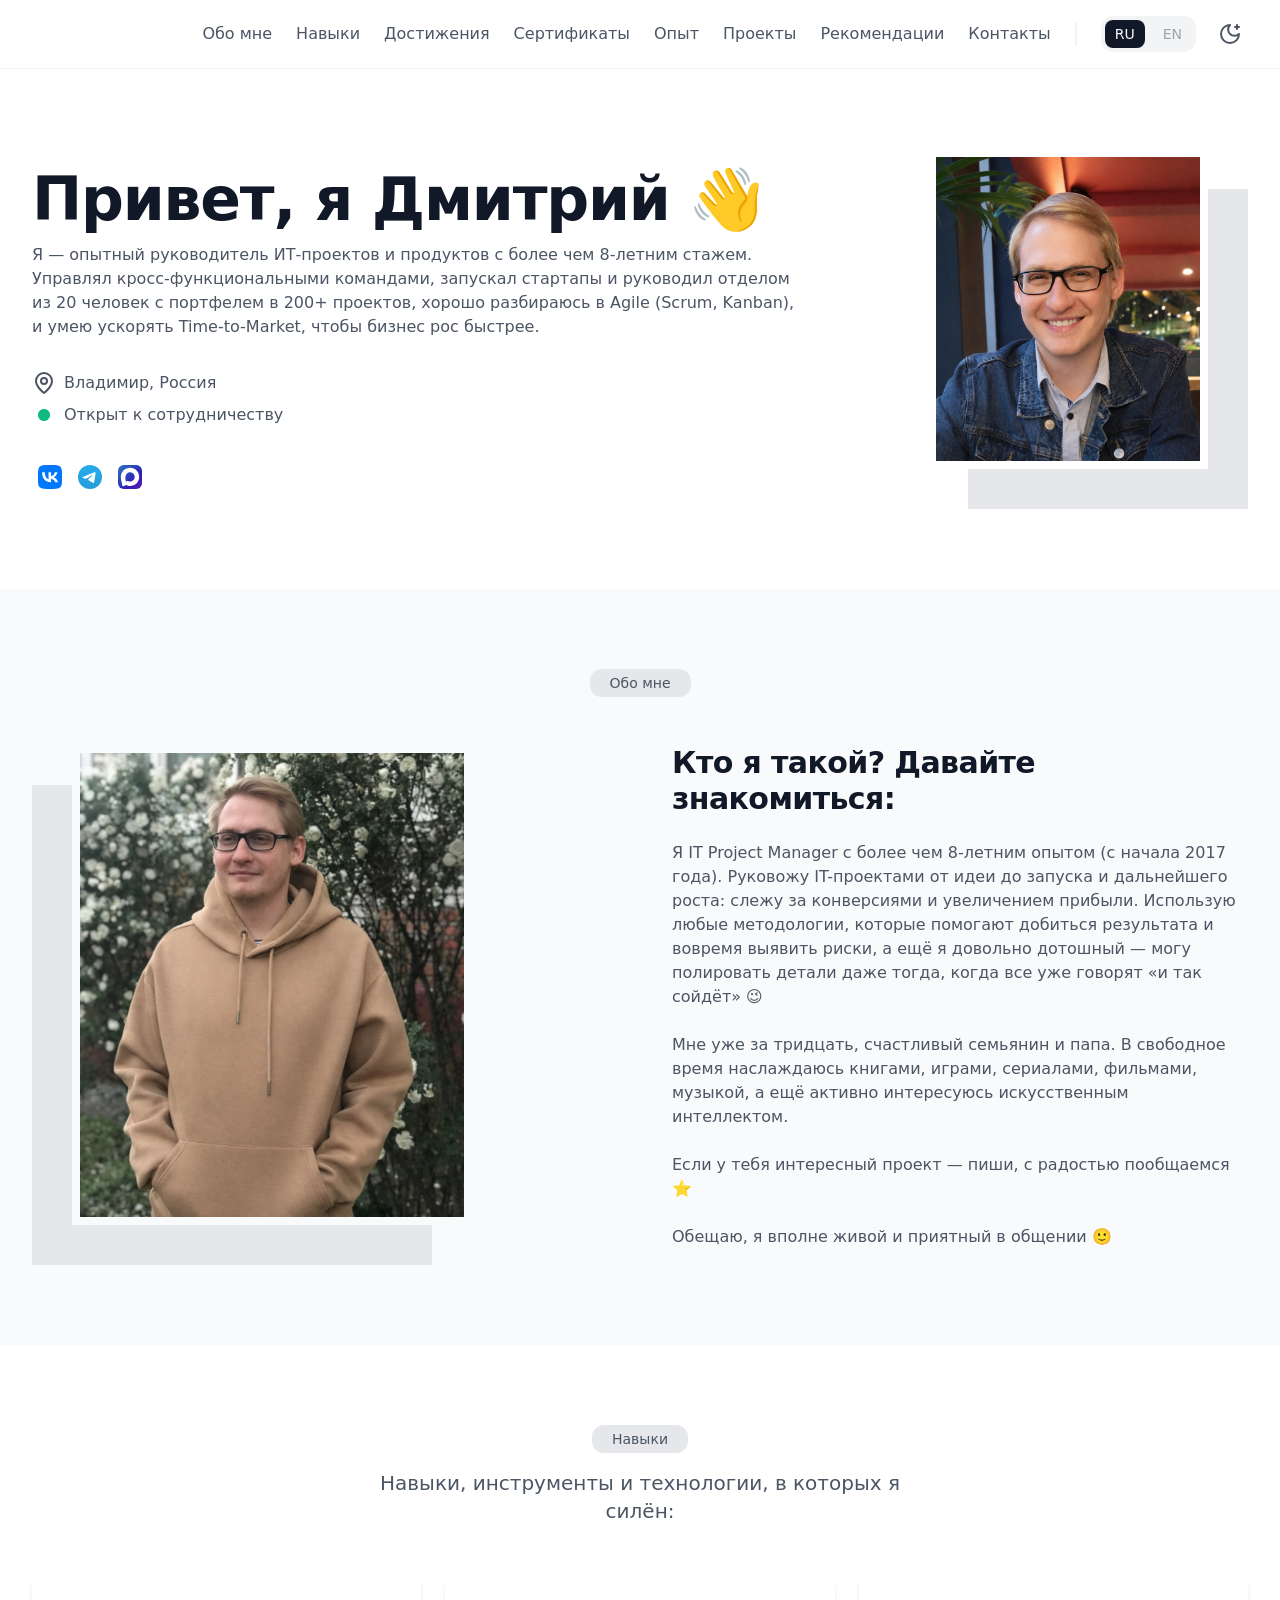
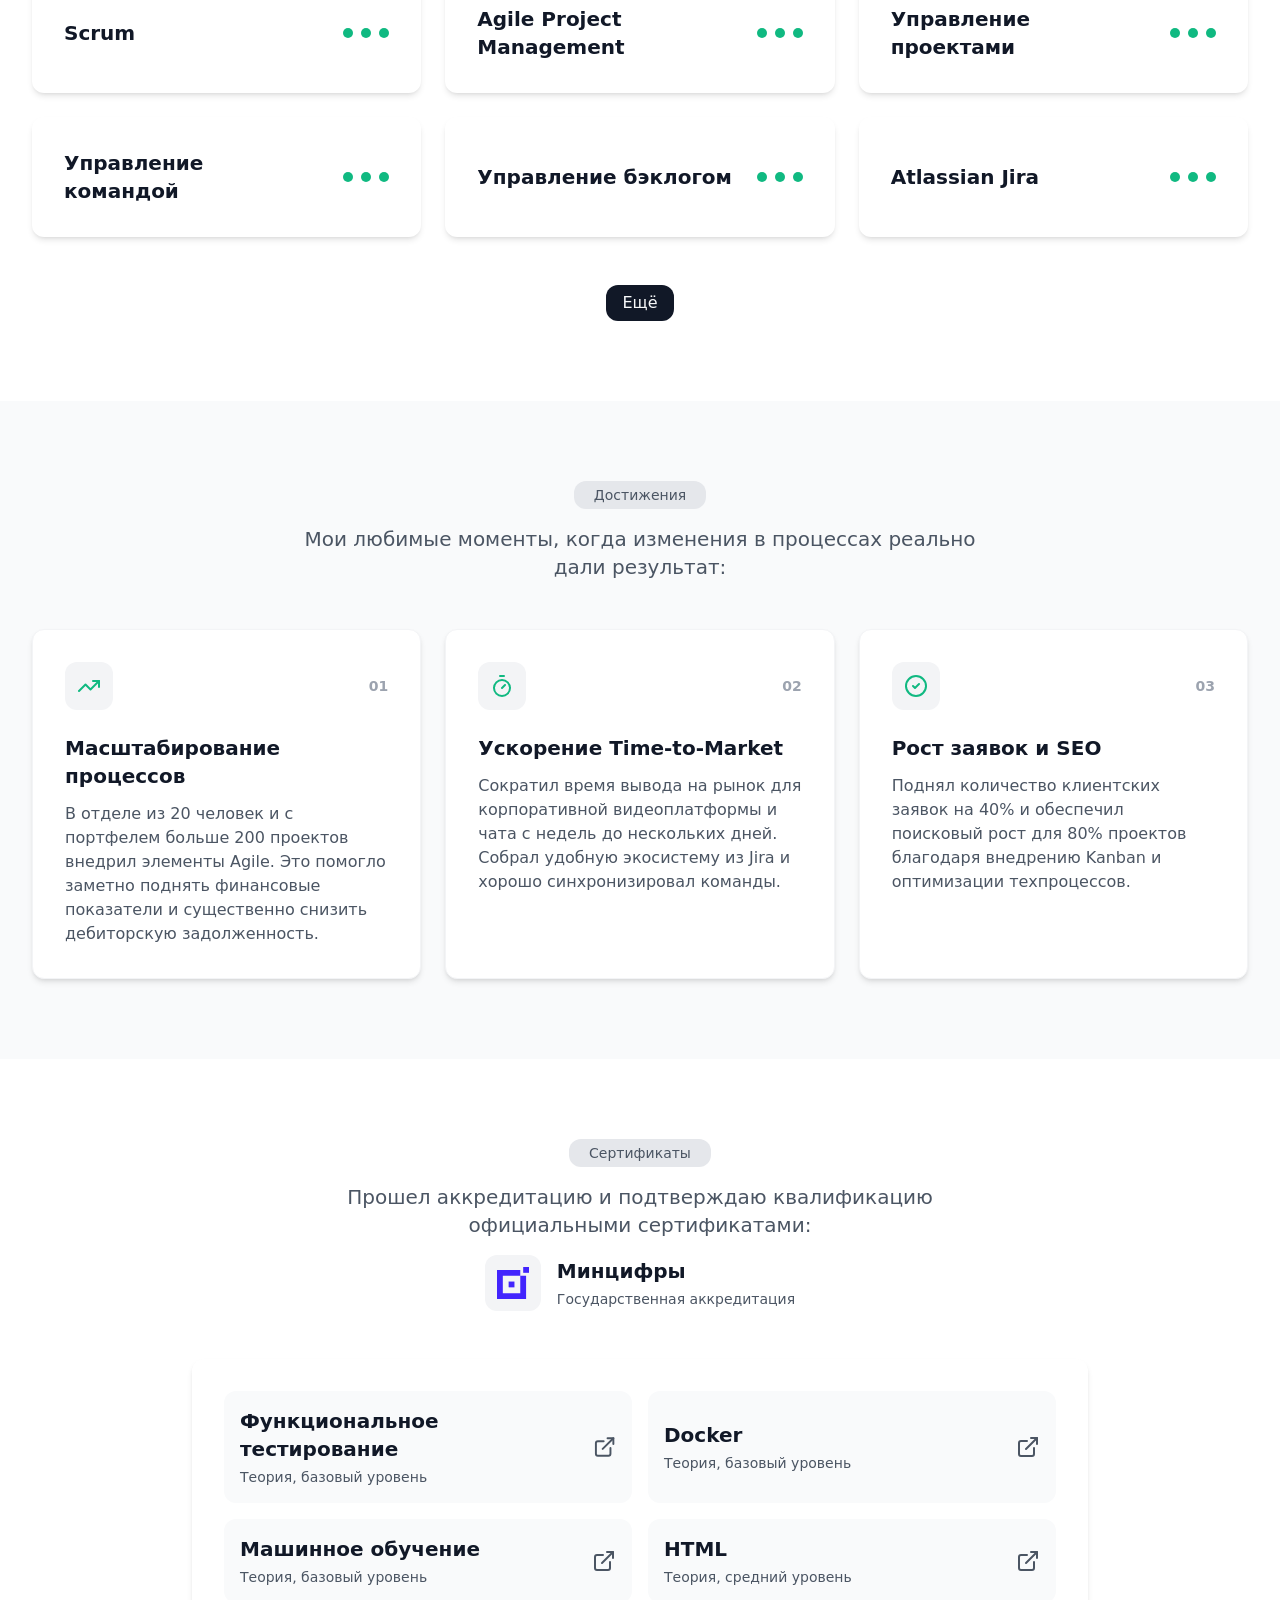
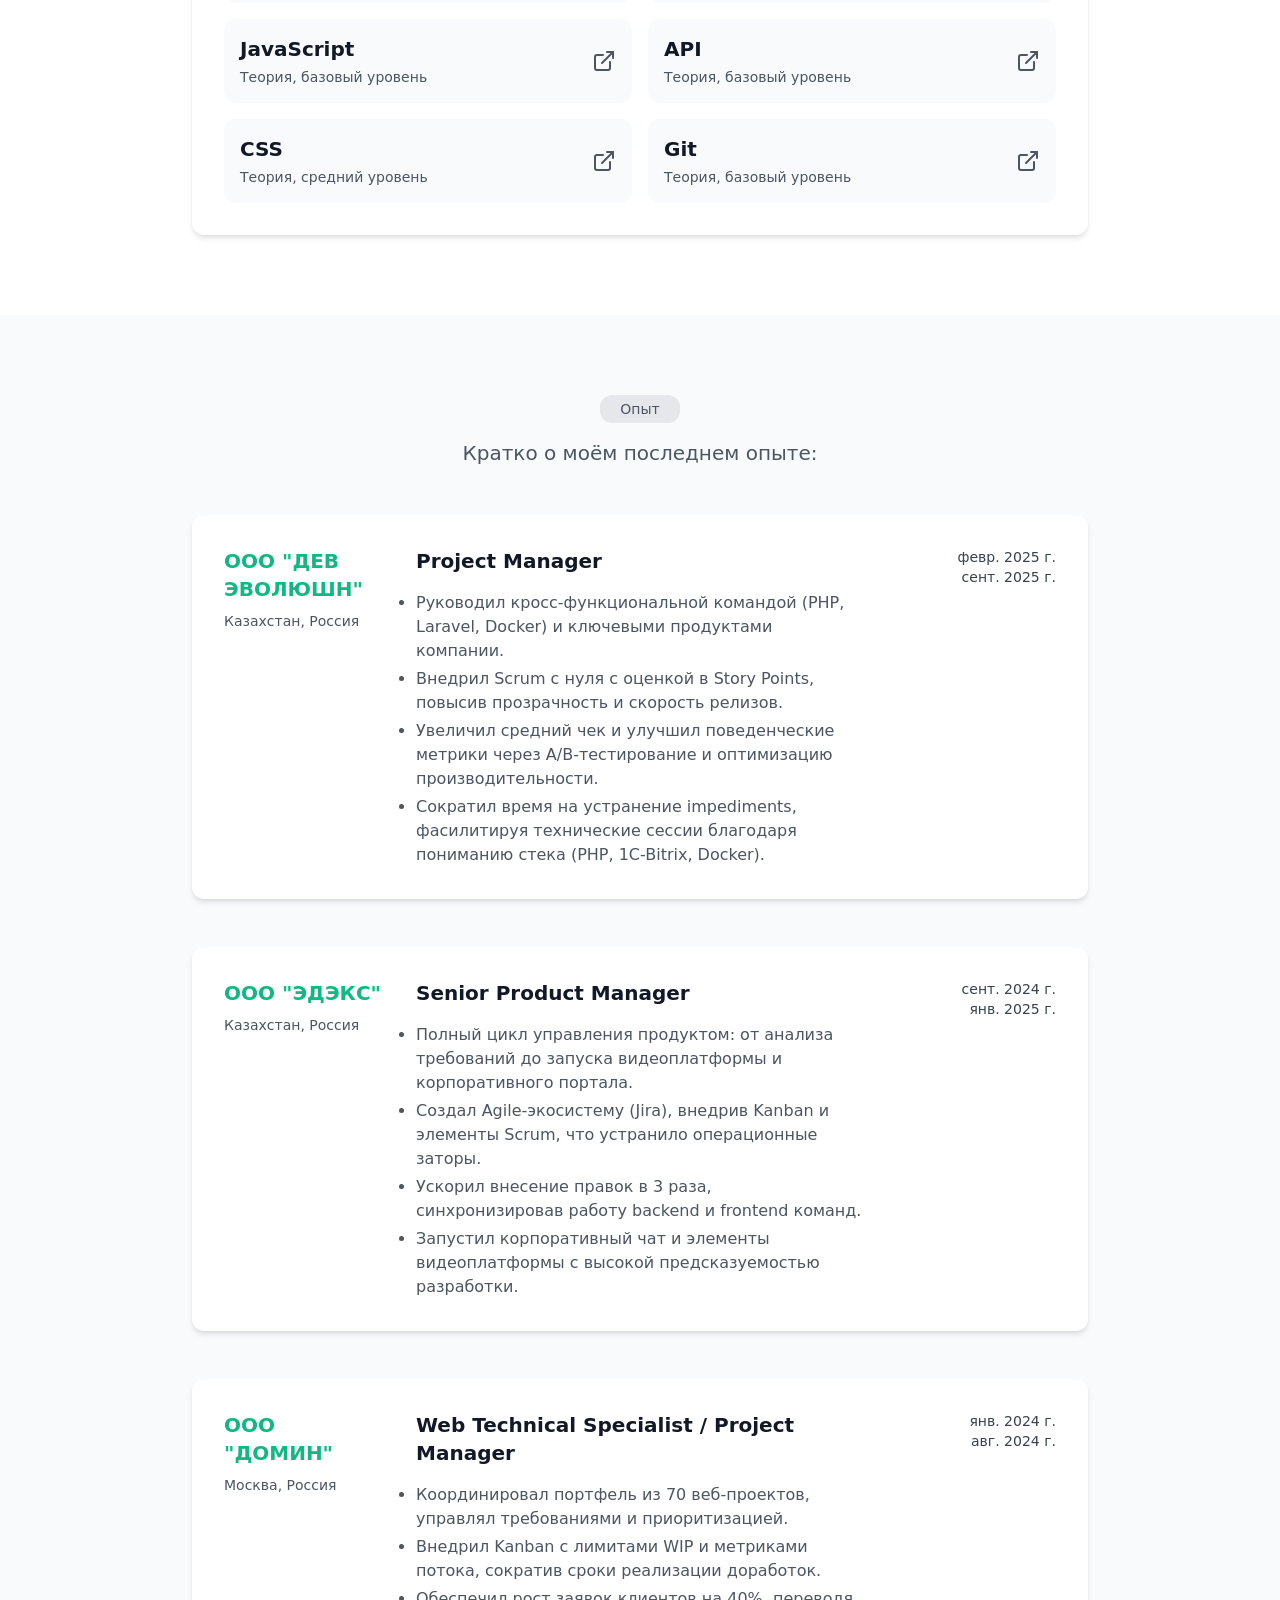
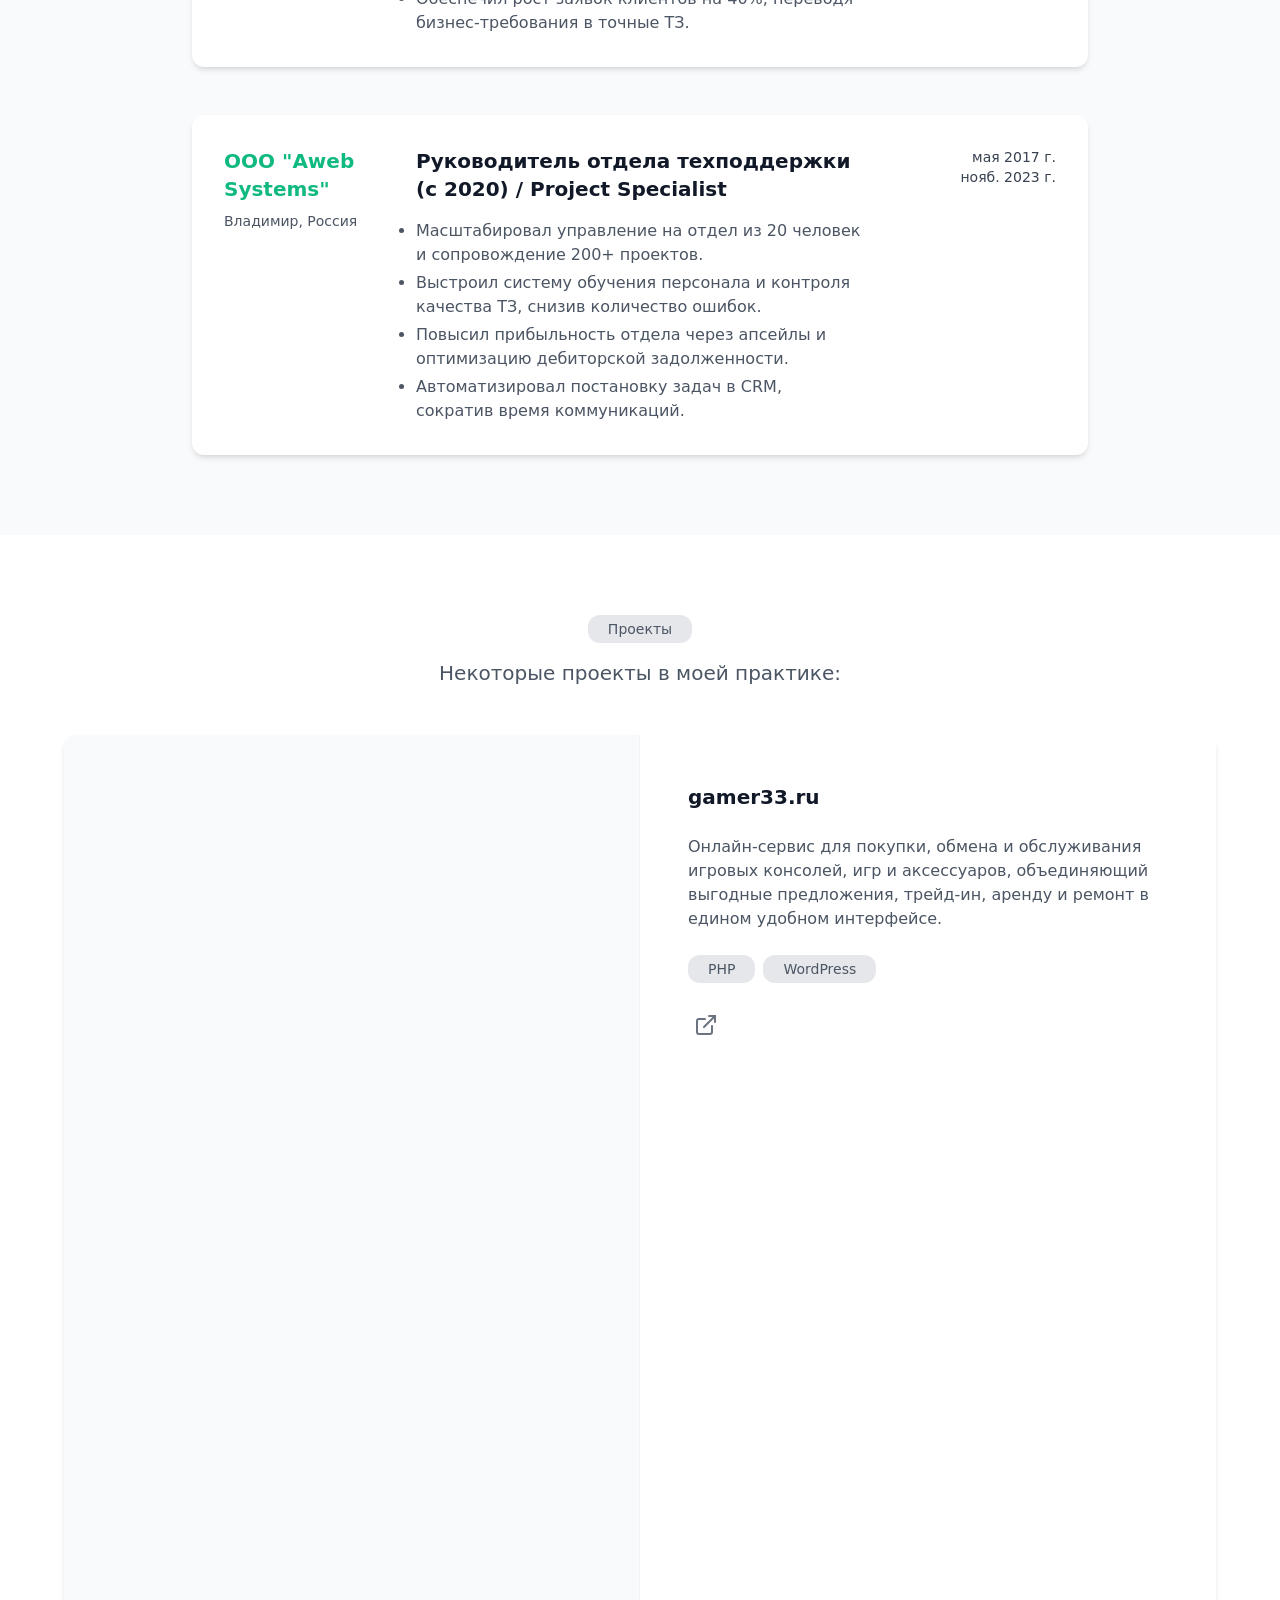
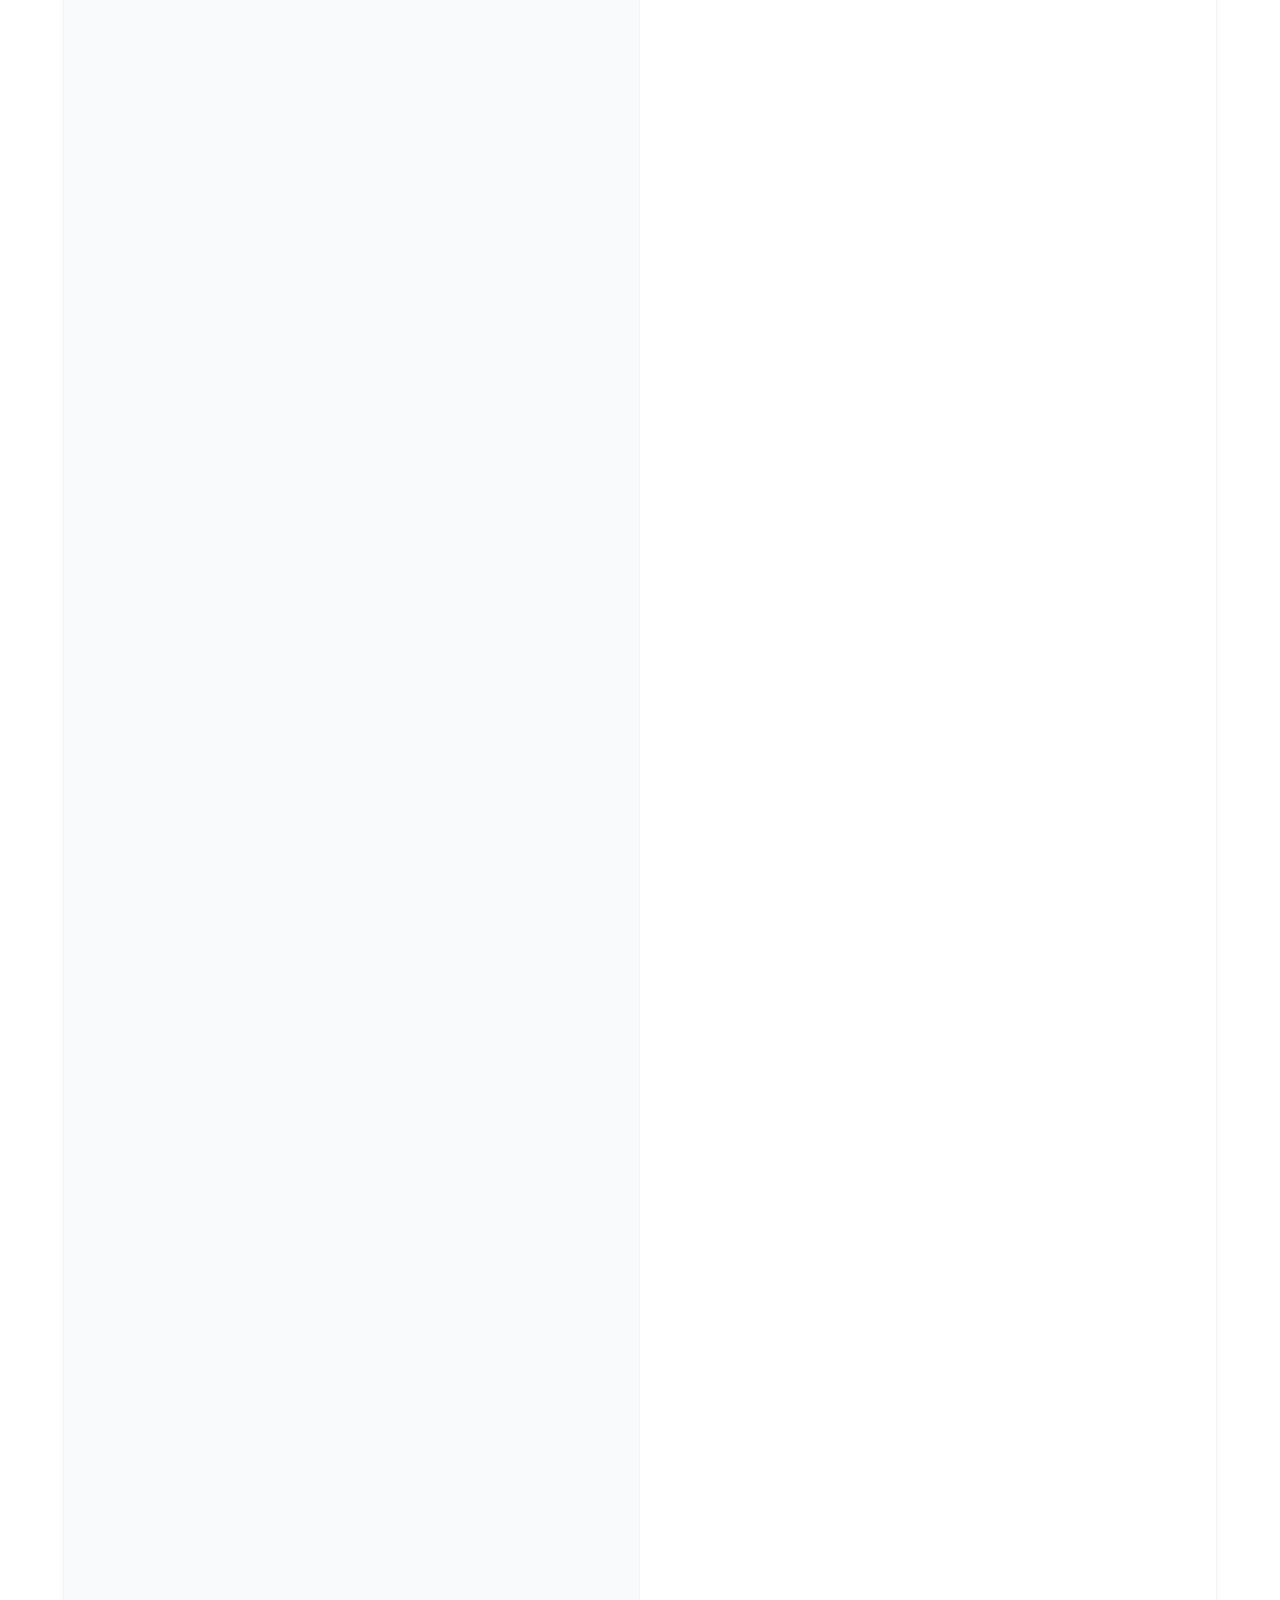
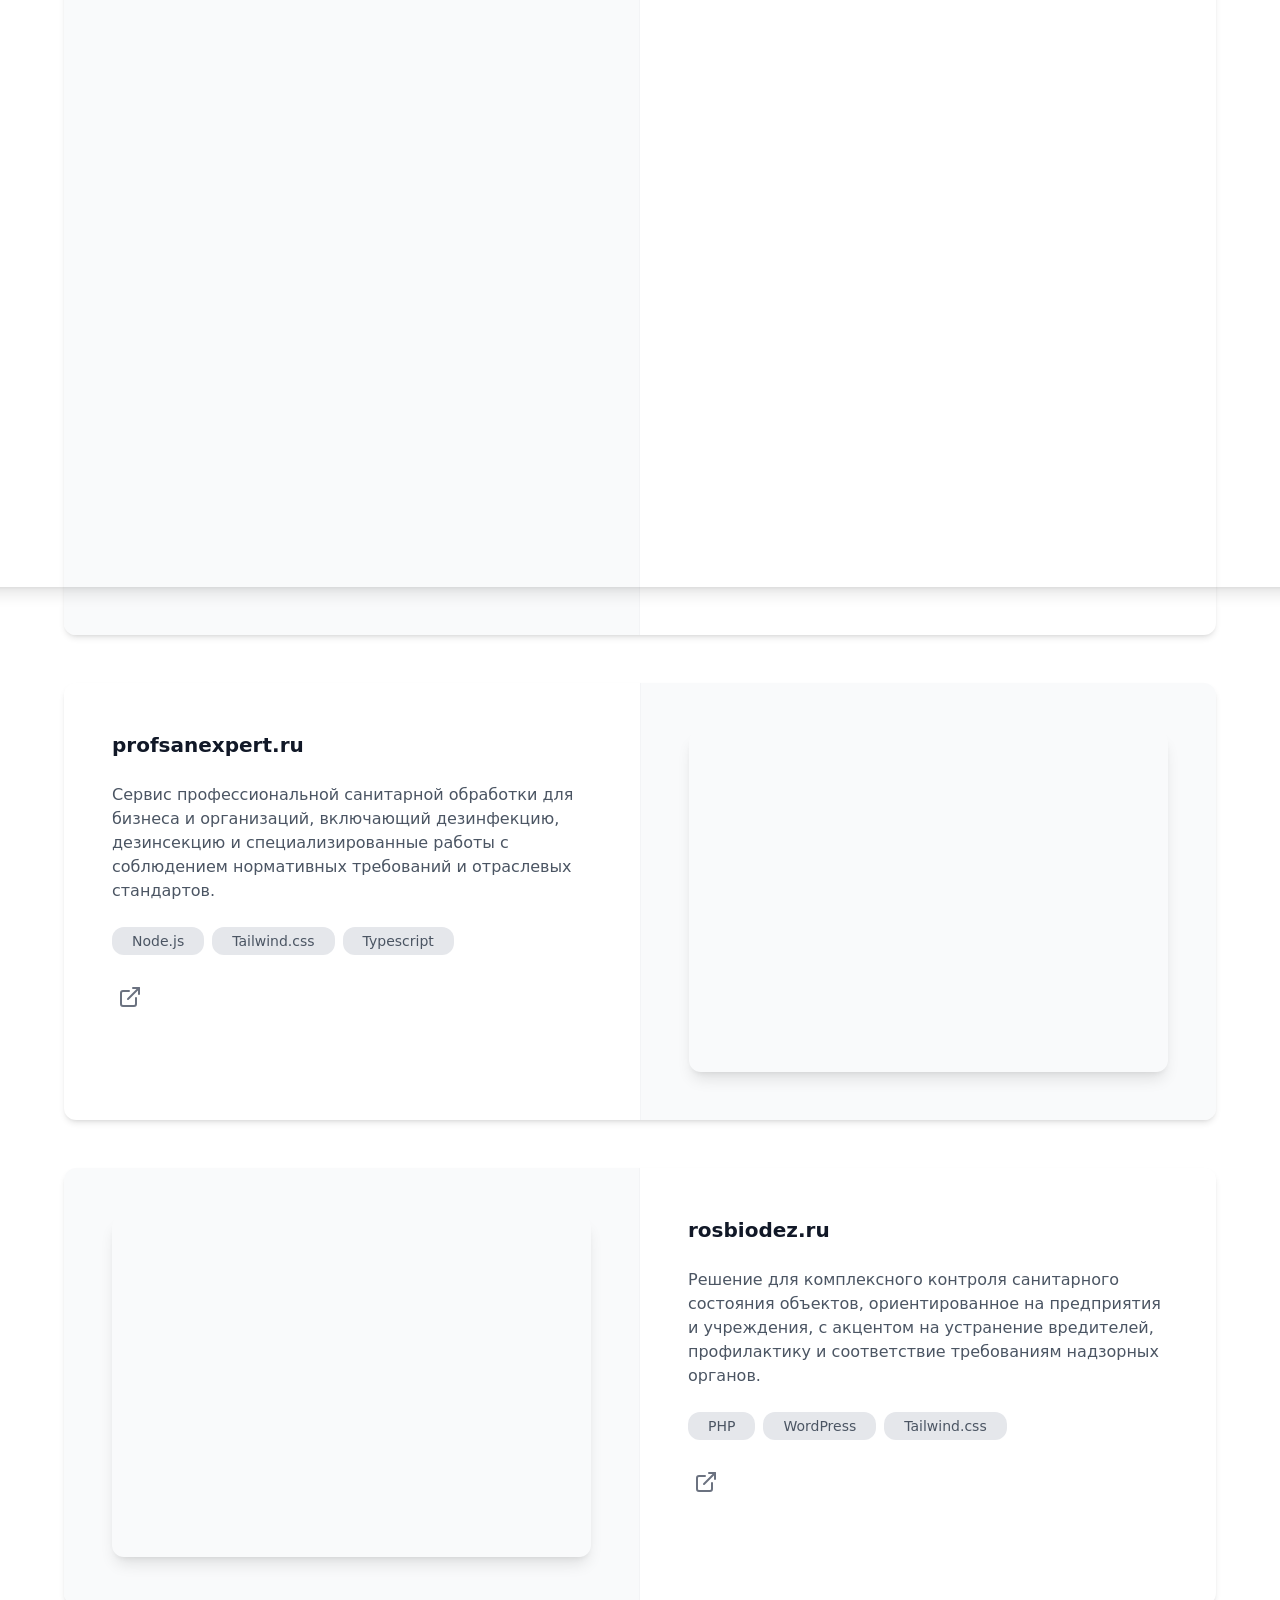
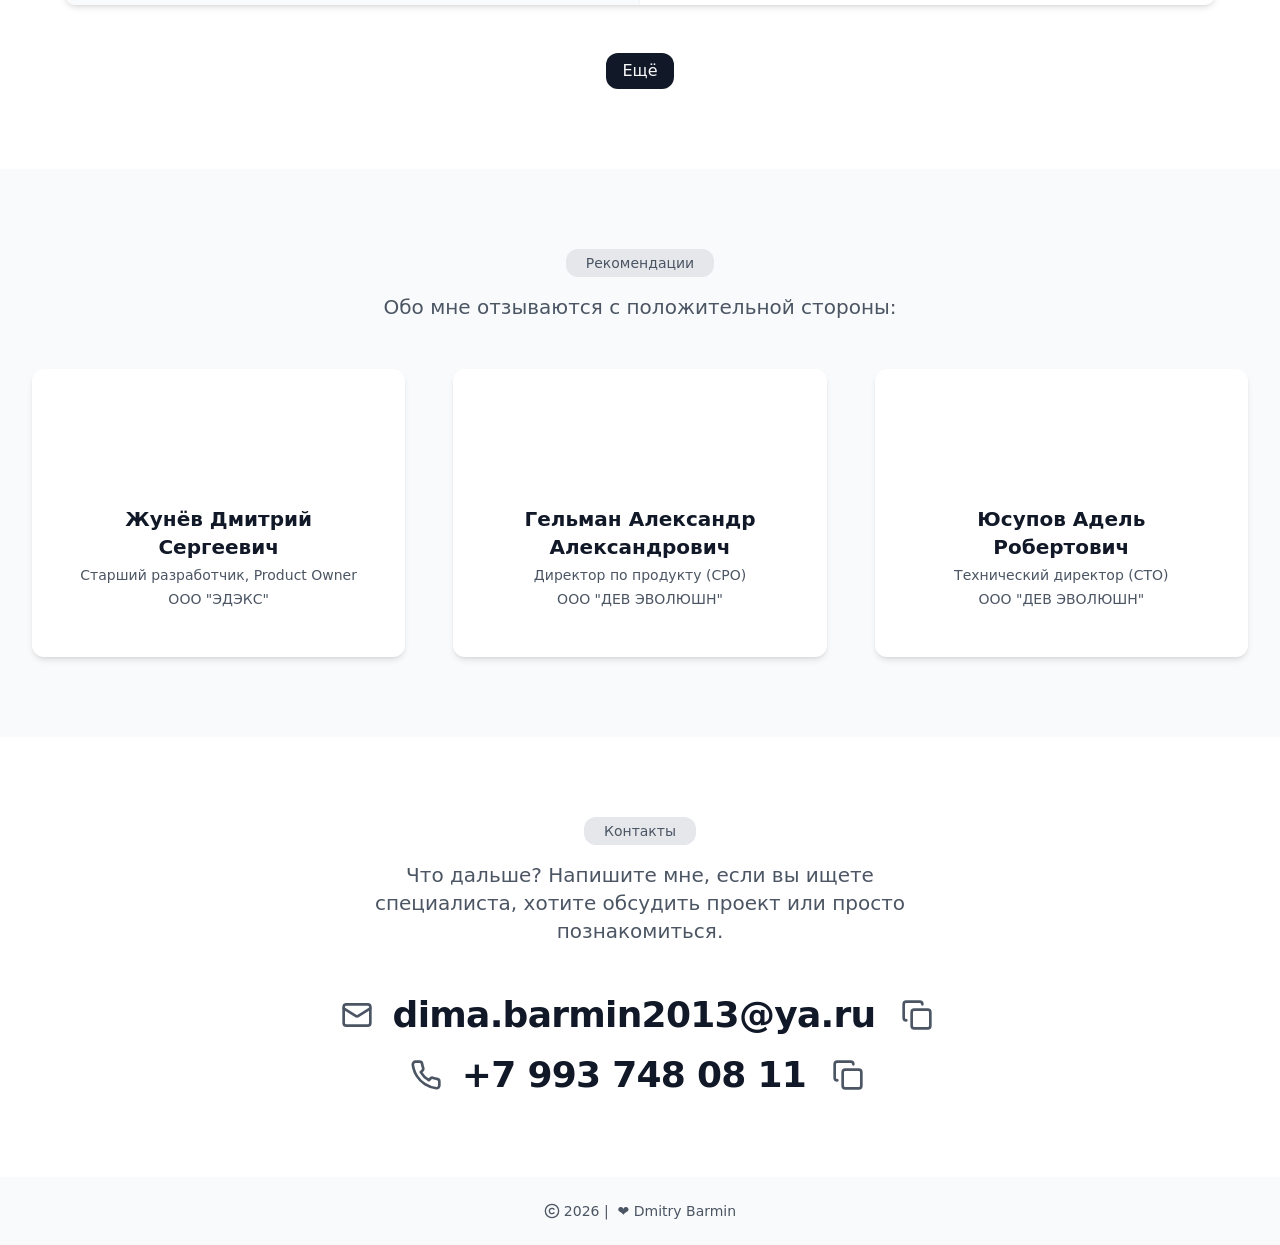
==== index.html @ 557cd589 "upd" ====
<!DOCTYPE html><html lang="en" class="!scroll-smooth"><head><meta charSet="utf-8"/><link rel="stylesheet" href="/_next/static/css/79cfe32254ed8af0.css" data-precedence="next"/><title>Дмитрий Бармин | Руководитель ИТ-проектов из Владимира, Россия</title><meta name="theme-color" media="(prefers-color-scheme: light)" content="white"/><meta name="theme-color" media="(prefers-color-scheme: dark)" content="black"/><meta name="viewport" content="width=device-width, initial-scale=1"/><meta name="creator" content="Dmitry Barmin"/><script src="/_next/static/chunks/polyfills-78c92fac7aa8fdd8.js" noModule=""></script></head><body class="bg-gray text-gray-600 antialiased"><script>!function(){try{var d=document.documentElement,c=d.classList;c.remove('light','dark');var e=localStorage.getItem('theme');if('system'===e||(!e&&true)){var t='(prefers-color-scheme: dark)',m=window.matchMedia(t);if(m.media!==t||m.matches){d.style.colorScheme = 'dark';c.add('dark')}else{d.style.colorScheme = 'light';c.add('light')}}else if(e){c.add(e|| '')}if(e==='light'||e==='dark')d.style.colorScheme=e}catch(e){}}()</script><header class="sticky top-0 z-30 w-full border-b border-transparent bg-gray max-md:border-gray-100"><div class="mx-auto flex w-full max-w-7xl items-center justify-end gap-4 p-4 md:px-8"><div class="hidden items-center gap-6 md:flex"><ul class="flex list-none items-center gap-6"><li><a target="_self" class="text-base font-medium text-gray-600 transition-all hover:text-gray-900 active:text-gray-600" href="#about">Обо мне</a></li><li><a target="_self" class="text-base font-medium text-gray-600 transition-all hover:text-gray-900 active:text-gray-600" href="#skills">Навыки</a></li><li><a target="_self" class="text-base font-medium text-gray-600 transition-all hover:text-gray-900 active:text-gray-600" href="#highlights">Достижения</a></li><li><a target="_self" class="text-base font-medium text-gray-600 transition-all hover:text-gray-900 active:text-gray-600" href="#certificates">Сертификаты</a></li><li><a target="_self" class="text-base font-medium text-gray-600 transition-all hover:text-gray-900 active:text-gray-600" href="#experience">Опыт</a></li><li><a target="_self" class="text-base font-medium text-gray-600 transition-all hover:text-gray-900 active:text-gray-600" href="#work">Проекты</a></li><li><a target="_self" class="text-base font-medium text-gray-600 transition-all hover:text-gray-900 active:text-gray-600" href="#testimonials">Рекомендации</a></li><li><a target="_self" class="text-base font-medium text-gray-600 transition-all hover:text-gray-900 active:text-gray-600" href="#contact">Контакты</a></li></ul><div class="h-6 w-0.5 bg-gray-100"></div><div class="flex items-center gap-4"><div class="flex items-center gap-2 rounded-xl bg-gray-100 p-1"><button class="rounded-lg px-2.5 py-1 text-sm font-medium transition-colors bg-gray-900 text-gray-50">RU</button><button disabled="" class="rounded-lg px-2.5 py-1 text-sm font-medium transition-colors text-gray-400 cursor-not-allowed">EN</button></div><button class="relative flex justify-center items-center hover:bg-gray-100 active:bg-gray-200 rounded-lg p-1.5 transition-colors duration-200 [&amp;_svg]:stroke-gray-600 [&amp;_svg]:hover:stroke-gray-700 [&amp;_svg]:w-6 [&amp;_svg]:h-6"><svg xmlns="http://www.w3.org/2000/svg" width="24" height="24" viewBox="0 0 24 24" fill="none" stroke="currentColor" stroke-width="2" stroke-linecap="round" stroke-linejoin="round" class="lucide lucide-sun"><circle cx="12" cy="12" r="4"></circle><path d="M12 2v2"></path><path d="M12 20v2"></path><path d="m4.93 4.93 1.41 1.41"></path><path d="m17.66 17.66 1.41 1.41"></path><path d="M2 12h2"></path><path d="M20 12h2"></path><path d="m6.34 17.66-1.41 1.41"></path><path d="m19.07 4.93-1.41 1.41"></path></svg></button></div></div><button class="relative justify-center items-center hover:bg-gray-100 active:bg-gray-200 rounded-lg p-1.5 transition-colors duration-200 [&amp;_svg]:stroke-gray-600 [&amp;_svg]:hover:stroke-gray-700 [&amp;_svg]:w-6 [&amp;_svg]:h-6 flex md:hidden" type="button" aria-haspopup="dialog" aria-expanded="false" aria-controls="radix-:R16ja:" data-state="closed"><svg xmlns="http://www.w3.org/2000/svg" width="24" height="24" viewBox="0 0 24 24" fill="none" stroke="currentColor" stroke-width="2" stroke-linecap="round" stroke-linejoin="round" class="lucide lucide-menu"><line x1="4" x2="20" y1="12" y2="12"></line><line x1="4" x2="20" y1="6" y2="6"></line><line x1="4" x2="20" y1="18" y2="18"></line></svg></button></div></header><main class="flex min-h-screen w-full flex-col"><section class="w-full bg-gray py-16 md:py-20 2xl:py-24" id="hero"><div class="mx-auto flex w-full max-w-7xl flex-col gap-6 px-4 md:gap-12 md:px-8"><div class="flex flex-col gap-12 md:flex-row"><div class="flex items-center justify-center md:order-last md:flex-grow md:justify-end"><div class="relative h-[300px] w-[280px] md:h-[360px] md:w-[320px]"><img alt="Headshot of Dmitry" loading="lazy" width="1024" height="1024" decoding="async" data-nimg="1" class="absolute z-10 h-[280px] w-[240px] border-8 border-gray max-md:left-5 md:left-0 md:top-0 md:h-[320px] md:w-[280px]" style="color:transparent;object-fit:cover" src="/_next/static/media/dmitry-headshot.8a1f80c7.jpg"/><div class="absolute h-[280px] w-[280px] border-8 border-transparent bg-gray-200 max-md:top-5 md:bottom-0 md:right-0 md:h-[320px] md:w-[280px]"></div></div></div><div class="flex max-w-3xl flex-grow flex-col justify-center gap-8 md:order-first md:items-start md:justify-center 2xl:gap-12"><div class="flex flex-col gap-2"><h1 class="text-4xl font-semibold md:font-bold md:text-5xl md:tracking-[-0.02em] lg:text-6xl lg:leading-[72px] text-gray-900">Привет, я Дмитрий<!-- --> <span class="inline-block animate-waving-hand">👋</span></h1><p class="text-normal text-base">Я — опытный руководитель ИТ-проектов и продуктов с более чем 8-летним стажем. Управлял кросс-функциональными командами, запускал стартапы и руководил отделом из 20 человек с портфелем в 200+ проектов, хорошо разбираюсь в Agile (Scrum, Kanban), и умею ускорять Time-to-Market, чтобы бизнес рос быстрее.</p></div><div class="flex flex-col gap-2"><div class="flex gap-2"><svg xmlns="http://www.w3.org/2000/svg" width="24" height="24" viewBox="0 0 24 24" fill="none" stroke="currentColor" stroke-width="2" stroke-linecap="round" stroke-linejoin="round" class="stroke-gray-600"><path d="M20 10c0 6-8 12-8 12s-8-6-8-12a8 8 0 0 1 16 0Z"></path><circle cx="12" cy="10" r="3"></circle></svg><p class="text-normal text-base">Владимир, Россия</p></div><div class="flex items-center gap-2"><div class="flex h-6 w-6 items-center justify-center"><span class="relative flex h-3 w-3"><span class="absolute inline-flex h-full w-full animate-ping rounded-full bg-emerald-400 opacity-75"></span><span class="relative inline-flex h-3 w-3 rounded-full bg-emerald-500"></span></span></div><p class="text-normal text-base">Открыт к сотрудничеству</p></div></div><div class="flex gap-1"><button class="relative flex justify-center items-center hover:bg-gray-100 active:bg-gray-200 rounded-lg p-1.5 transition-colors duration-200 [&amp;_svg]:stroke-gray-600 [&amp;_svg]:hover:stroke-gray-700 [&amp;_svg]:w-6 [&amp;_svg]:h-6"><svg viewBox="0 0 1000 1000" aria-hidden="true"><path fill="#0077FF" d="M479.6,1000.4h41.7c226.7,0,339.6,0,409.6-70c69.6-70,69.6-183.3,69.6-409.2v-42.5c0-225,0-338.3-69.6-408.3c-70-70-183.3-70-409.6-70h-41.7c-226.7,0-339.6,0-409.6,70C0.5,140.4,0.5,253.8,0.5,479.6v42.5c0,225,0,338.3,70,408.3S253.8,1000.4,479.6,1000.4z"></path><path fill="#FFFFFF" d="M532.6,720.8c-227.9,0-357.9-156.2-363.3-416.2h114.2c3.8,190.8,87.9,271.7,154.6,288.3V304.6h107.5v164.6c65.8-7.1,135-82.1,158.3-164.6h107.5c-17.8,86.5-70.8,161.7-146.3,207.5C749.4,554,811.7,630,836.3,720.8H718c-22.3-79.8-90.3-138.4-172.5-148.8v148.8H532.6z"></path></svg></button><button class="relative flex justify-center items-center hover:bg-gray-100 active:bg-gray-200 rounded-lg p-1.5 transition-colors duration-200 [&amp;_svg]:stroke-gray-600 [&amp;_svg]:hover:stroke-gray-700 [&amp;_svg]:w-6 [&amp;_svg]:h-6"><svg viewBox="0 0 1000 1000" aria-hidden="true"><defs><linearGradient id=":R3e2raja:" x1="0" y1="0" x2="0" y2="1"><stop offset="0" stop-color="#2AABEE"></stop><stop offset="1" stop-color="#229ED9"></stop></linearGradient></defs><circle cx="500" cy="500" r="500" fill="url(#:R3e2raja:)"></circle><path fill="#FFFFFF" d="M226.3,494.7c145.8-63.5,243-105.4,291.6-125.6c138.9-57.8,167.7-67.8,186.5-68.1c4.1-0.1,13.4,1,19.4,5.8c5.1,4.1,6.5,9.6,7.1,13.5s1.5,12.8,0.8,19.7c-7.5,79.1-40.1,270.9-56.6,359.5c-7,37.5-20.8,50-34.2,51.3c-29,2.7-51.1-19.2-79.2-37.6c-44-28.8-68.9-46.8-111.6-75c-49.4-32.5-17.4-50.4,10.8-79.6c7.4-7.6,135.3-124,137.8-134.6c0.3-1.3,0.6-6.2-2.3-8.8s-7.2-1.7-10.4-1c-4.4,1-74.7,47.5-210.9,139.4c-20,13.7-38,20.4-54.2,20c-17.9-0.4-52.2-10.1-77.7-18.4c-31.3-10.2-56.2-15.6-54-32.8C190.3,513.3,202.7,504.1,226.3,494.7z"></path></svg></button><button class="relative flex justify-center items-center hover:bg-gray-100 active:bg-gray-200 rounded-lg p-1.5 transition-colors duration-200 [&amp;_svg]:stroke-gray-600 [&amp;_svg]:hover:stroke-gray-700 [&amp;_svg]:w-6 [&amp;_svg]:h-6"><svg viewBox="0 0 1000 1000" aria-hidden="true"><defs><linearGradient id=":R3u2raja:" x1="0" y1="0" x2="1" y2="1"><stop offset="0" stop-color="#4CF"></stop><stop offset=".662" stop-color="#53E"></stop><stop offset="1" stop-color="#93D"></stop></linearGradient><radialGradient id=":R3u2rajaH1:" cx="-87.392" cy="1166.116" r="500" fx="-87.392" fy="1166.116" gradientTransform="rotate(51.356 1551.478 559.3)scale(2.42703433 1)"><stop offset="0" stop-color="#00F"></stop><stop offset="1" stop-opacity="0"></stop></radialGradient></defs><rect width="1000" height="1000" fill="url(#:R3u2raja:)" ry="249.681"></rect><rect width="1000" height="1000" fill="url(#:R3u2rajaH1:)" ry="249.681"></rect><path fill="#FFFFFF" fill-rule="evenodd" d="M508.211 878.328c-75.007 0-109.864-10.95-170.453-54.75-38.325 49.275-159.686 87.783-164.979 21.9 0-49.456-10.95-91.248-23.36-136.873-14.782-56.21-31.572-118.807-31.572-209.508 0-216.626 177.754-379.597 388.357-379.597 210.785 0 375.947 171.001 375.947 381.604.707 207.346-166.595 376.118-373.94 377.224m3.103-571.585c-102.564-5.292-182.499 65.7-200.201 177.024-14.6 92.162 11.315 204.398 33.397 210.238 10.585 2.555 37.23-18.98 53.837-35.587a189.8 189.8 0 0 0 92.71 33.032c106.273 5.112 197.08-75.794 204.215-181.95 4.154-106.382-77.67-196.486-183.958-202.574Z" clip-rule="evenodd"></path></svg></button></div></div></div></div></section><section class="w-full py-16 md:py-20 2xl:py-24 bg-gray-50" id="about"><div class="mx-auto flex w-full max-w-7xl flex-col gap-6 px-4 md:gap-12 md:px-8"><div class="self-center"><div class="flex items-center justify-center rounded-xl bg-gray-200 px-5 py-1"><p class="text-normal text-sm font-medium">Обо мне</p></div></div><div class="flex w-full flex-col justify-between gap-12 md:flex-row"><div class="flex justify-center md:order-first md:justify-end"><div class="relative h-[380px] w-[320px] md:h-[460px] md:w-[380px] lg:h-[520px] lg:w-[440px]"><img alt="Fullpose of Dmitry" loading="lazy" width="1024" height="1536" decoding="async" data-nimg="1" class="absolute z-10 h-[360px] w-[280px] border-8 border-gray-50 max-md:left-5 md:right-0 md:top-0 md:h-[420px] md:w-[340px] lg:h-[480px] lg:w-[400px]" style="color:transparent;object-fit:cover" src="/_next/static/media/dmitry-full-pose.536ea864.jpg"/><div class="absolute h-[360px] w-[320px] border-8 border-transparent bg-gray-200 max-md:top-5 md:bottom-0 md:left-0 md:h-[420px] md:w-[340px] lg:h-[480px] lg:w-[400px]"></div></div></div><div class="flex max-w-xl flex-col gap-6"><h3 class="text-2xl md:text-3xl font-semibold tracking-[-0.02em] text-gray-900">Кто я такой? Давайте знакомиться:</h3><p class="text-normal text-base">Я IT Project Manager с более чем 8-летним опытом (с начала 2017 года). Руковожу IT-проектами от идеи до запуска и дальнейшего роста: слежу за конверсиями и увеличением прибыли. Использую любые методологии, которые помогают добиться результата и вовремя выявить риски, а ещё я довольно дотошный — могу полировать детали даже тогда, когда все уже говорят «и так сойдёт» 😉</p><p class="text-normal text-base">Мне уже за тридцать, счастливый семьянин и папа. В свободное время наслаждаюсь книгами, играми, сериалами, фильмами, музыкой, а ещё активно интересуюсь искусственным интеллектом.</p><p class="text-normal text-base">Если у тебя интересный проект — пиши, с радостью пообщаемся ⭐</p><p class="text-normal text-base">Обещаю, я вполне живой и приятный в общении 🙂</p></div></div></div></section><section class="w-full bg-gray py-16 md:py-20 2xl:py-24" id="skills"><div class="mx-auto flex w-full max-w-7xl flex-col gap-6 px-4 md:gap-12 md:px-8"><div class="flex flex-col items-center gap-4"><div class="self-center"><div class="flex items-center justify-center rounded-xl bg-gray-200 px-5 py-1"><p class="text-normal text-sm font-medium">Навыки</p></div></div><p class="text-normal text-lg md:text-xl max-w-xl text-center">Навыки, инструменты и технологии, в которых я силён:</p></div><div class="grid grid-cols-1 gap-6 md:grid-cols-3"><div class="rounded-xl bg-gray shadow-md dark:bg-gray-100 dark:shadow-2xl flex w-full items-center justify-between gap-6 p-6 md:p-8 animate-fade-in-up"><p class="text-lg md:text-xl font-semibold text-gray-900">Scrum</p><div class="flex items-center gap-3"><div class="flex gap-2"><span class="h-2.5 w-2.5 rounded-full bg-emerald-500"></span><span class="h-2.5 w-2.5 rounded-full bg-emerald-500"></span><span class="h-2.5 w-2.5 rounded-full bg-emerald-500"></span></div></div></div><div class="rounded-xl bg-gray shadow-md dark:bg-gray-100 dark:shadow-2xl flex w-full items-center justify-between gap-6 p-6 md:p-8 animate-fade-in-up"><p class="text-lg md:text-xl font-semibold text-gray-900">Agile Project Management</p><div class="flex items-center gap-3"><div class="flex gap-2"><span class="h-2.5 w-2.5 rounded-full bg-emerald-500"></span><span class="h-2.5 w-2.5 rounded-full bg-emerald-500"></span><span class="h-2.5 w-2.5 rounded-full bg-emerald-500"></span></div></div></div><div class="rounded-xl bg-gray shadow-md dark:bg-gray-100 dark:shadow-2xl flex w-full items-center justify-between gap-6 p-6 md:p-8 animate-fade-in-up"><p class="text-lg md:text-xl font-semibold text-gray-900">Управление проектами</p><div class="flex items-center gap-3"><div class="flex gap-2"><span class="h-2.5 w-2.5 rounded-full bg-emerald-500"></span><span class="h-2.5 w-2.5 rounded-full bg-emerald-500"></span><span class="h-2.5 w-2.5 rounded-full bg-emerald-500"></span></div></div></div><div class="rounded-xl bg-gray shadow-md dark:bg-gray-100 dark:shadow-2xl flex w-full items-center justify-between gap-6 p-6 md:p-8 animate-fade-in-up"><p class="text-lg md:text-xl font-semibold text-gray-900">Управление командой</p><div class="flex items-center gap-3"><div class="flex gap-2"><span class="h-2.5 w-2.5 rounded-full bg-emerald-500"></span><span class="h-2.5 w-2.5 rounded-full bg-emerald-500"></span><span class="h-2.5 w-2.5 rounded-full bg-emerald-500"></span></div></div></div><div class="rounded-xl bg-gray shadow-md dark:bg-gray-100 dark:shadow-2xl flex w-full items-center justify-between gap-6 p-6 md:p-8 animate-fade-in-up"><p class="text-lg md:text-xl font-semibold text-gray-900">Управление бэклогом</p><div class="flex items-center gap-3"><div class="flex gap-2"><span class="h-2.5 w-2.5 rounded-full bg-emerald-500"></span><span class="h-2.5 w-2.5 rounded-full bg-emerald-500"></span><span class="h-2.5 w-2.5 rounded-full bg-emerald-500"></span></div></div></div><div class="rounded-xl bg-gray shadow-md dark:bg-gray-100 dark:shadow-2xl flex w-full items-center justify-between gap-6 p-6 md:p-8 animate-fade-in-up"><p class="text-lg md:text-xl font-semibold text-gray-900">Atlassian Jira</p><div class="flex items-center gap-3"><div class="flex gap-2"><span class="h-2.5 w-2.5 rounded-full bg-emerald-500"></span><span class="h-2.5 w-2.5 rounded-full bg-emerald-500"></span><span class="h-2.5 w-2.5 rounded-full bg-emerald-500"></span></div></div></div></div><div class="flex justify-center"><button class="inline-flex items-center justify-center rounded-xl bg-gray-900 px-4 py-1.5 font-medium text-gray-50 transition-colors duration-200 hover:bg-gray-700 active:bg-gray-800">Ещё</button></div></div></section><section class="w-full py-16 md:py-20 2xl:py-24 bg-gray-50" id="highlights"><div class="mx-auto flex w-full max-w-7xl flex-col gap-6 px-4 md:gap-12 md:px-8"><div class="flex flex-col items-center gap-4"><div class="self-center"><div class="flex items-center justify-center rounded-xl bg-gray-200 px-5 py-1"><p class="text-normal text-sm font-medium">Достижения</p></div></div><p class="text-normal text-lg md:text-xl max-w-2xl text-center">Мои любимые моменты, когда изменения в процессах реально дали результат:</p></div><div class="grid grid-cols-1 gap-6 md:grid-cols-3"><div class="rounded-xl bg-gray shadow-md dark:bg-gray-100 dark:shadow-2xl flex h-full flex-col gap-6 border border-gray-100 p-8"><div class="flex items-center justify-between"><div class="flex h-12 w-12 items-center justify-center rounded-xl bg-gray-100"><svg xmlns="http://www.w3.org/2000/svg" width="24" height="24" viewBox="0 0 24 24" fill="none" stroke="currentColor" stroke-width="2" stroke-linecap="round" stroke-linejoin="round" class="h-6 w-6 stroke-emerald-500"><polyline points="22 7 13.5 15.5 8.5 10.5 2 17"></polyline><polyline points="16 7 22 7 22 13"></polyline></svg></div><span class="text-sm font-semibold text-gray-400">0<!-- -->1</span></div><div class="flex flex-col gap-3"><p class="text-lg md:text-xl font-semibold text-gray-900">Масштабирование процессов</p><p class="text-normal text-base">В отделе из 20 человек и с портфелем больше 200 проектов внедрил элементы Agile. Это помогло заметно поднять финансовые показатели и существенно снизить дебиторскую задолженность.</p></div></div><div class="rounded-xl bg-gray shadow-md dark:bg-gray-100 dark:shadow-2xl flex h-full flex-col gap-6 border border-gray-100 p-8"><div class="flex items-center justify-between"><div class="flex h-12 w-12 items-center justify-center rounded-xl bg-gray-100"><svg xmlns="http://www.w3.org/2000/svg" width="24" height="24" viewBox="0 0 24 24" fill="none" stroke="currentColor" stroke-width="2" stroke-linecap="round" stroke-linejoin="round" class="h-6 w-6 stroke-emerald-500"><line x1="10" x2="14" y1="2" y2="2"></line><line x1="12" x2="15" y1="14" y2="11"></line><circle cx="12" cy="14" r="8"></circle></svg></div><span class="text-sm font-semibold text-gray-400">0<!-- -->2</span></div><div class="flex flex-col gap-3"><p class="text-lg md:text-xl font-semibold text-gray-900">Ускорение Time‑to‑Market</p><p class="text-normal text-base">Сократил время вывода на рынок для корпоративной видеоплатформы и чата с недель до нескольких дней. Собрал удобную экосистему из Jira и хорошо синхронизировал команды.</p></div></div><div class="rounded-xl bg-gray shadow-md dark:bg-gray-100 dark:shadow-2xl flex h-full flex-col gap-6 border border-gray-100 p-8"><div class="flex items-center justify-between"><div class="flex h-12 w-12 items-center justify-center rounded-xl bg-gray-100"><svg xmlns="http://www.w3.org/2000/svg" width="24" height="24" viewBox="0 0 24 24" fill="none" stroke="currentColor" stroke-width="2" stroke-linecap="round" stroke-linejoin="round" class="h-6 w-6 stroke-emerald-500"><path d="M12 22c5.523 0 10-4.477 10-10S17.523 2 12 2 2 6.477 2 12s4.477 10 10 10z"></path><path d="m9 12 2 2 4-4"></path></svg></div><span class="text-sm font-semibold text-gray-400">0<!-- -->3</span></div><div class="flex flex-col gap-3"><p class="text-lg md:text-xl font-semibold text-gray-900">Рост заявок и SEO</p><p class="text-normal text-base">Поднял количество клиентских заявок на 40% и обеспечил поисковый рост для 80% проектов благодаря внедрению Kanban и оптимизации техпроцессов.</p></div></div></div></div></section><section class="w-full bg-gray py-16 md:py-20 2xl:py-24" id="certificates"><div class="mx-auto flex w-full max-w-7xl flex-col gap-6 px-4 md:gap-12 md:px-8"><div class="flex flex-col items-center gap-4"><div class="self-center"><div class="flex items-center justify-center rounded-xl bg-gray-200 px-5 py-1"><p class="text-normal text-sm font-medium">Сертификаты</p></div></div><p class="text-normal text-lg md:text-xl max-w-2xl text-center">Прошел аккредитацию и подтверждаю квалификацию официальными сертификатами:</p><div class="flex items-center gap-4"><div class="flex h-14 w-14 items-center justify-center rounded-xl bg-gray-100 text-gray-900"><img alt="Минцифры" loading="lazy" width="32" height="32" decoding="async" data-nimg="1" class="block h-8 w-8 dark:hidden" style="color:transparent" src="/images/mincifry-logo.svg"/><img alt="Минцифры" loading="lazy" width="32" height="32" decoding="async" data-nimg="1" class="hidden h-8 w-8 dark:block" style="color:transparent" src="/images/mincifry-logo-white.svg"/></div><div class="flex flex-col items-start gap-1"><p class="text-lg md:text-xl font-semibold text-gray-900">Минцифры</p><p class="text-sm text-gray-600">Государственная аккредитация</p></div></div></div><div class="rounded-xl bg-gray shadow-md dark:bg-gray-100 dark:shadow-2xl mx-auto w-full max-w-4xl flex flex-col gap-4 p-6 md:p-8"><div class="grid grid-cols-1 gap-4 md:grid-cols-2"><button class="flex w-full items-center justify-between rounded-xl bg-gray-50 p-4 text-left hover:bg-gray-100" type="button" aria-haspopup="dialog" aria-expanded="false" aria-controls="radix-:R6araja:" data-state="closed"><div class="flex flex-col gap-1"><p class="text-lg md:text-xl font-semibold text-gray-900">Функциональное тестирование</p><p class="text-sm text-gray-600">Теория, <!-- -->базовый уровень</p></div><svg xmlns="http://www.w3.org/2000/svg" width="24" height="24" viewBox="0 0 24 24" fill="none" stroke="currentColor" stroke-width="2" stroke-linecap="round" stroke-linejoin="round" class="stroke-gray-600"><path d="M18 13v6a2 2 0 0 1-2 2H5a2 2 0 0 1-2-2V8a2 2 0 0 1 2-2h6"></path><polyline points="15 3 21 3 21 9"></polyline><line x1="10" x2="21" y1="14" y2="3"></line></svg></button><button class="flex w-full items-center justify-between rounded-xl bg-gray-50 p-4 text-left hover:bg-gray-100" type="button" aria-haspopup="dialog" aria-expanded="false" aria-controls="radix-:Raaraja:" data-state="closed"><div class="flex flex-col gap-1"><p class="text-lg md:text-xl font-semibold text-gray-900">Docker</p><p class="text-sm text-gray-600">Теория, <!-- -->базовый уровень</p></div><svg xmlns="http://www.w3.org/2000/svg" width="24" height="24" viewBox="0 0 24 24" fill="none" stroke="currentColor" stroke-width="2" stroke-linecap="round" stroke-linejoin="round" class="stroke-gray-600"><path d="M18 13v6a2 2 0 0 1-2 2H5a2 2 0 0 1-2-2V8a2 2 0 0 1 2-2h6"></path><polyline points="15 3 21 3 21 9"></polyline><line x1="10" x2="21" y1="14" y2="3"></line></svg></button><button class="flex w-full items-center justify-between rounded-xl bg-gray-50 p-4 text-left hover:bg-gray-100" type="button" aria-haspopup="dialog" aria-expanded="false" aria-controls="radix-:Rearaja:" data-state="closed"><div class="flex flex-col gap-1"><p class="text-lg md:text-xl font-semibold text-gray-900">Машинное обучение</p><p class="text-sm text-gray-600">Теория, <!-- -->базовый уровень</p></div><svg xmlns="http://www.w3.org/2000/svg" width="24" height="24" viewBox="0 0 24 24" fill="none" stroke="currentColor" stroke-width="2" stroke-linecap="round" stroke-linejoin="round" class="stroke-gray-600"><path d="M18 13v6a2 2 0 0 1-2 2H5a2 2 0 0 1-2-2V8a2 2 0 0 1 2-2h6"></path><polyline points="15 3 21 3 21 9"></polyline><line x1="10" x2="21" y1="14" y2="3"></line></svg></button><button class="flex w-full items-center justify-between rounded-xl bg-gray-50 p-4 text-left hover:bg-gray-100" type="button" aria-haspopup="dialog" aria-expanded="false" aria-controls="radix-:Riaraja:" data-state="closed"><div class="flex flex-col gap-1"><p class="text-lg md:text-xl font-semibold text-gray-900">HTML</p><p class="text-sm text-gray-600">Теория, <!-- -->средний уровень</p></div><svg xmlns="http://www.w3.org/2000/svg" width="24" height="24" viewBox="0 0 24 24" fill="none" stroke="currentColor" stroke-width="2" stroke-linecap="round" stroke-linejoin="round" class="stroke-gray-600"><path d="M18 13v6a2 2 0 0 1-2 2H5a2 2 0 0 1-2-2V8a2 2 0 0 1 2-2h6"></path><polyline points="15 3 21 3 21 9"></polyline><line x1="10" x2="21" y1="14" y2="3"></line></svg></button><button class="flex w-full items-center justify-between rounded-xl bg-gray-50 p-4 text-left hover:bg-gray-100" type="button" aria-haspopup="dialog" aria-expanded="false" aria-controls="radix-:Rmaraja:" data-state="closed"><div class="flex flex-col gap-1"><p class="text-lg md:text-xl font-semibold text-gray-900">JavaScript</p><p class="text-sm text-gray-600">Теория, <!-- -->базовый уровень</p></div><svg xmlns="http://www.w3.org/2000/svg" width="24" height="24" viewBox="0 0 24 24" fill="none" stroke="currentColor" stroke-width="2" stroke-linecap="round" stroke-linejoin="round" class="stroke-gray-600"><path d="M18 13v6a2 2 0 0 1-2 2H5a2 2 0 0 1-2-2V8a2 2 0 0 1 2-2h6"></path><polyline points="15 3 21 3 21 9"></polyline><line x1="10" x2="21" y1="14" y2="3"></line></svg></button><button class="flex w-full items-center justify-between rounded-xl bg-gray-50 p-4 text-left hover:bg-gray-100" type="button" aria-haspopup="dialog" aria-expanded="false" aria-controls="radix-:Rqaraja:" data-state="closed"><div class="flex flex-col gap-1"><p class="text-lg md:text-xl font-semibold text-gray-900">API</p><p class="text-sm text-gray-600">Теория, <!-- -->базовый уровень</p></div><svg xmlns="http://www.w3.org/2000/svg" width="24" height="24" viewBox="0 0 24 24" fill="none" stroke="currentColor" stroke-width="2" stroke-linecap="round" stroke-linejoin="round" class="stroke-gray-600"><path d="M18 13v6a2 2 0 0 1-2 2H5a2 2 0 0 1-2-2V8a2 2 0 0 1 2-2h6"></path><polyline points="15 3 21 3 21 9"></polyline><line x1="10" x2="21" y1="14" y2="3"></line></svg></button><button class="flex w-full items-center justify-between rounded-xl bg-gray-50 p-4 text-left hover:bg-gray-100" type="button" aria-haspopup="dialog" aria-expanded="false" aria-controls="radix-:Ruaraja:" data-state="closed"><div class="flex flex-col gap-1"><p class="text-lg md:text-xl font-semibold text-gray-900">CSS</p><p class="text-sm text-gray-600">Теория, <!-- -->средний уровень</p></div><svg xmlns="http://www.w3.org/2000/svg" width="24" height="24" viewBox="0 0 24 24" fill="none" stroke="currentColor" stroke-width="2" stroke-linecap="round" stroke-linejoin="round" class="stroke-gray-600"><path d="M18 13v6a2 2 0 0 1-2 2H5a2 2 0 0 1-2-2V8a2 2 0 0 1 2-2h6"></path><polyline points="15 3 21 3 21 9"></polyline><line x1="10" x2="21" y1="14" y2="3"></line></svg></button><button class="flex w-full items-center justify-between rounded-xl bg-gray-50 p-4 text-left hover:bg-gray-100" type="button" aria-haspopup="dialog" aria-expanded="false" aria-controls="radix-:R12araja:" data-state="closed"><div class="flex flex-col gap-1"><p class="text-lg md:text-xl font-semibold text-gray-900">Git</p><p class="text-sm text-gray-600">Теория, <!-- -->базовый уровень</p></div><svg xmlns="http://www.w3.org/2000/svg" width="24" height="24" viewBox="0 0 24 24" fill="none" stroke="currentColor" stroke-width="2" stroke-linecap="round" stroke-linejoin="round" class="stroke-gray-600"><path d="M18 13v6a2 2 0 0 1-2 2H5a2 2 0 0 1-2-2V8a2 2 0 0 1 2-2h6"></path><polyline points="15 3 21 3 21 9"></polyline><line x1="10" x2="21" y1="14" y2="3"></line></svg></button></div></div></div></section><section class="w-full py-16 md:py-20 2xl:py-24 bg-gray-50" id="experience"><div class="mx-auto flex w-full max-w-7xl flex-col gap-6 px-4 md:gap-12 md:px-8"><div class="flex flex-col items-center gap-4"><div class="self-center"><div class="flex items-center justify-center rounded-xl bg-gray-200 px-5 py-1"><p class="text-normal text-sm font-medium">Опыт</p></div></div><p class="text-normal text-lg md:text-xl max-w-xl text-center">Кратко о моём последнем опыте:</p></div><div class="rounded-xl bg-gray shadow-md dark:bg-gray-100 dark:shadow-2xl mx-auto flex w-full max-w-4xl flex-col justify-between gap-4 p-8 md:flex-row md:gap-8"><div class="max-md:order-1 md:w-1/4"><div class="flex flex-col gap-2"><p class="text-lg md:text-xl font-semibold text-emerald-500">ООО &quot;ДЕВ ЭВОЛЮШН&quot;</p><p class="text-sm text-gray-600">Казахстан, Россия</p></div></div><div class="flex flex-col gap-4 max-md:order-3 md:w-[70%]"><p class="text-lg md:text-xl font-semibold text-gray-900">Project Manager</p><ul class="flex list-disc flex-col gap-2 md:gap-1"><li class="text-normal text-base">Руководил кросс-функциональной командой (PHP, Laravel, Docker) и ключевыми продуктами компании.</li><li class="text-normal text-base">Внедрил Scrum с нуля с оценкой в Story Points, повысив прозрачность и скорость релизов.</li><li class="text-normal text-base">Увеличил средний чек и улучшил поведенческие метрики через A/B-тестирование и оптимизацию производительности.</li><li class="text-normal text-base">Сократил время на устранение impediments, фасилитируя технические сессии благодаря пониманию стека (PHP, 1C-Bitrix, Docker).</li></ul></div><div class="max-md:order-2 md:w-1/4"><p class="text-sm text-gray-700 md:text-right"><span class="block">февр. 2025 г.</span><span class="block">сент. 2025 г.</span></p></div></div><div class="rounded-xl bg-gray shadow-md dark:bg-gray-100 dark:shadow-2xl mx-auto flex w-full max-w-4xl flex-col justify-between gap-4 p-8 md:flex-row md:gap-8"><div class="max-md:order-1 md:w-1/4"><div class="flex flex-col gap-2"><p class="text-lg md:text-xl font-semibold text-emerald-500">ООО &quot;ЭДЭКС&quot;</p><p class="text-sm text-gray-600">Казахстан, Россия</p></div></div><div class="flex flex-col gap-4 max-md:order-3 md:w-[70%]"><p class="text-lg md:text-xl font-semibold text-gray-900">Senior Product Manager</p><ul class="flex list-disc flex-col gap-2 md:gap-1"><li class="text-normal text-base">Полный цикл управления продуктом: от анализа требований до запуска видеоплатформы и корпоративного портала.</li><li class="text-normal text-base">Создал Agile-экосистему (Jira), внедрив Kanban и элементы Scrum, что устранило операционные заторы.</li><li class="text-normal text-base">Ускорил внесение правок в 3 раза, синхронизировав работу backend и frontend команд.</li><li class="text-normal text-base">Запустил корпоративный чат и элементы видеоплатформы с высокой предсказуемостью разработки.</li></ul></div><div class="max-md:order-2 md:w-1/4"><p class="text-sm text-gray-700 md:text-right"><span class="block">сент. 2024 г.</span><span class="block">янв. 2025 г.</span></p></div></div><div class="rounded-xl bg-gray shadow-md dark:bg-gray-100 dark:shadow-2xl mx-auto flex w-full max-w-4xl flex-col justify-between gap-4 p-8 md:flex-row md:gap-8"><div class="max-md:order-1 md:w-1/4"><div class="flex flex-col gap-2"><p class="text-lg md:text-xl font-semibold text-emerald-500">ООО &quot;ДОМИН&quot;</p><p class="text-sm text-gray-600">Москва, Россия</p></div></div><div class="flex flex-col gap-4 max-md:order-3 md:w-[70%]"><p class="text-lg md:text-xl font-semibold text-gray-900">Web Technical Specialist / Project Manager</p><ul class="flex list-disc flex-col gap-2 md:gap-1"><li class="text-normal text-base">Координировал портфель из 70 веб-проектов, управлял требованиями и приоритизацией.</li><li class="text-normal text-base">Внедрил Kanban с лимитами WIP и метриками потока, сократив сроки реализации доработок.</li><li class="text-normal text-base">Обеспечил рост заявок клиентов на 40%, переводя бизнес-требования в точные ТЗ.</li></ul></div><div class="max-md:order-2 md:w-1/4"><p class="text-sm text-gray-700 md:text-right"><span class="block">янв. 2024 г.</span><span class="block">авг. 2024 г.</span></p></div></div><div class="rounded-xl bg-gray shadow-md dark:bg-gray-100 dark:shadow-2xl mx-auto flex w-full max-w-4xl flex-col justify-between gap-4 p-8 md:flex-row md:gap-8"><div class="max-md:order-1 md:w-1/4"><div class="flex flex-col gap-2"><p class="text-lg md:text-xl font-semibold text-emerald-500">ООО &quot;Aweb Systems&quot;</p><p class="text-sm text-gray-600">Владимир, Россия</p></div></div><div class="flex flex-col gap-4 max-md:order-3 md:w-[70%]"><p class="text-lg md:text-xl font-semibold text-gray-900">Руководитель отдела техподдержки (с 2020) / Project Specialist</p><ul class="flex list-disc flex-col gap-2 md:gap-1"><li class="text-normal text-base">Масштабировал управление на отдел из 20 человек и сопровождение 200+ проектов.</li><li class="text-normal text-base">Выстроил систему обучения персонала и контроля качества ТЗ, снизив количество ошибок.</li><li class="text-normal text-base">Повысил прибыльность отдела через апсейлы и оптимизацию дебиторской задолженности.</li><li class="text-normal text-base">Автоматизировал постановку задач в CRM, сократив время коммуникаций.</li></ul></div><div class="max-md:order-2 md:w-1/4"><p class="text-sm text-gray-700 md:text-right"><span class="block">мая 2017 г.</span><span class="block">нояб. 2023 г.</span></p></div></div></div></section><section class="w-full bg-gray py-16 md:py-20 2xl:py-24" id="work"><div class="mx-auto flex w-full max-w-7xl flex-col gap-6 px-4 md:gap-12 md:px-8"><div class="flex flex-col items-center gap-4"><div class="self-center"><div class="flex items-center justify-center rounded-xl bg-gray-200 px-5 py-1"><p class="text-normal text-sm font-medium">Проекты</p></div></div><p class="text-normal text-lg md:text-xl max-w-xl text-center">Некоторые проекты в моей практике:</p></div><div class="rounded-xl bg-gray shadow-md dark:bg-gray-100 dark:shadow-2xl mx-auto flex w-full max-w-6xl flex-col md:flex-row animate-fade-in-up"><div class="flex items-center justify-center border-gray-100 bg-gray-50 p-8 dark:bg-gray-200 max-md:rounded-t-xl md:w-1/2 lg:p-12 md:rounded-l-xl md:border-r"><a target="_blank" class="" href="https://gamer33.ru/"><img alt="gamer33.ru preview" loading="lazy" width="4222" height="3004" decoding="async" data-nimg="1" class="rounded-xl shadow-lg transition-transform duration-500 md:hover:scale-105" style="color:transparent;object-fit:cover" src="/_next/static/media/project-gamer33.e5346d05.png"/></a></div><div class="flex flex-col gap-6 p-8 md:w-1/2 lg:p-12"><p class="text-lg md:text-xl font-semibold text-gray-900">gamer33.ru</p><p class="text-normal text-base">Онлайн-сервис для покупки, обмена и обслуживания игровых консолей, игр и аксессуаров, объединяющий выгодные предложения, трейд-ин, аренду и ремонт в едином удобном интерфейсе.</p><div class="flex flex-wrap gap-2"><div class="flex items-center justify-center rounded-xl bg-gray-200 px-5 py-1"><p class="text-normal text-sm font-medium">PHP</p></div><div class="flex items-center justify-center rounded-xl bg-gray-200 px-5 py-1"><p class="text-normal text-sm font-medium">WordPress</p></div></div><a target="_blank" class="self-start rounded-lg p-1.5 hover:bg-gray-50 [&amp;_svg]:stroke-gray-500" href="https://gamer33.ru/"><svg xmlns="http://www.w3.org/2000/svg" width="24" height="24" viewBox="0 0 24 24" fill="none" stroke="currentColor" stroke-width="2" stroke-linecap="round" stroke-linejoin="round" class="lucide lucide-external-link"><path d="M18 13v6a2 2 0 0 1-2 2H5a2 2 0 0 1-2-2V8a2 2 0 0 1 2-2h6"></path><polyline points="15 3 21 3 21 9"></polyline><line x1="10" x2="21" y1="14" y2="3"></line></svg></a></div></div><div class="rounded-xl bg-gray shadow-md dark:bg-gray-100 dark:shadow-2xl mx-auto flex w-full max-w-6xl flex-col md:flex-row animate-fade-in-up"><div class="flex items-center justify-center border-gray-100 bg-gray-50 p-8 dark:bg-gray-200 max-md:rounded-t-xl md:w-1/2 lg:p-12 md:order-last md:rounded-r-xl md:border-l"><a target="_blank" class="" href="https://profsanexpert.ru/"><img alt="profsanexpert.ru preview" loading="lazy" width="4222" height="3004" decoding="async" data-nimg="1" class="rounded-xl shadow-lg transition-transform duration-500 md:hover:scale-105" style="color:transparent;object-fit:cover" src="/_next/static/media/project-profsanexpert.cd47c265.png"/></a></div><div class="flex flex-col gap-6 p-8 md:w-1/2 lg:p-12 md:order-first"><p class="text-lg md:text-xl font-semibold text-gray-900">profsanexpert.ru</p><p class="text-normal text-base">Сервис профессиональной санитарной обработки для бизнеса и организаций, включающий дезинфекцию, дезинсекцию и специализированные работы с соблюдением нормативных требований и отраслевых стандартов.</p><div class="flex flex-wrap gap-2"><div class="flex items-center justify-center rounded-xl bg-gray-200 px-5 py-1"><p class="text-normal text-sm font-medium">Node.js</p></div><div class="flex items-center justify-center rounded-xl bg-gray-200 px-5 py-1"><p class="text-normal text-sm font-medium">Tailwind.css</p></div><div class="flex items-center justify-center rounded-xl bg-gray-200 px-5 py-1"><p class="text-normal text-sm font-medium">Typescript</p></div></div><a target="_blank" class="self-start rounded-lg p-1.5 hover:bg-gray-50 [&amp;_svg]:stroke-gray-500" href="https://profsanexpert.ru/"><svg xmlns="http://www.w3.org/2000/svg" width="24" height="24" viewBox="0 0 24 24" fill="none" stroke="currentColor" stroke-width="2" stroke-linecap="round" stroke-linejoin="round" class="lucide lucide-external-link"><path d="M18 13v6a2 2 0 0 1-2 2H5a2 2 0 0 1-2-2V8a2 2 0 0 1 2-2h6"></path><polyline points="15 3 21 3 21 9"></polyline><line x1="10" x2="21" y1="14" y2="3"></line></svg></a></div></div><div class="rounded-xl bg-gray shadow-md dark:bg-gray-100 dark:shadow-2xl mx-auto flex w-full max-w-6xl flex-col md:flex-row animate-fade-in-up"><div class="flex items-center justify-center border-gray-100 bg-gray-50 p-8 dark:bg-gray-200 max-md:rounded-t-xl md:w-1/2 lg:p-12 md:rounded-l-xl md:border-r"><a target="_blank" class="" href="https://rosbiodez.ru/"><img alt="rosbiodez.ru preview" loading="lazy" width="4222" height="3004" decoding="async" data-nimg="1" class="rounded-xl shadow-lg transition-transform duration-500 md:hover:scale-105" style="color:transparent;object-fit:cover" src="/_next/static/media/project-rosbiodez.42d218a3.png"/></a></div><div class="flex flex-col gap-6 p-8 md:w-1/2 lg:p-12"><p class="text-lg md:text-xl font-semibold text-gray-900">rosbiodez.ru</p><p class="text-normal text-base">Решение для комплексного контроля санитарного состояния объектов, ориентированное на предприятия и учреждения, с акцентом на устранение вредителей, профилактику и соответствие требованиям надзорных органов.</p><div class="flex flex-wrap gap-2"><div class="flex items-center justify-center rounded-xl bg-gray-200 px-5 py-1"><p class="text-normal text-sm font-medium">PHP</p></div><div class="flex items-center justify-center rounded-xl bg-gray-200 px-5 py-1"><p class="text-normal text-sm font-medium">WordPress</p></div><div class="flex items-center justify-center rounded-xl bg-gray-200 px-5 py-1"><p class="text-normal text-sm font-medium">Tailwind.css</p></div></div><a target="_blank" class="self-start rounded-lg p-1.5 hover:bg-gray-50 [&amp;_svg]:stroke-gray-500" href="https://rosbiodez.ru/"><svg xmlns="http://www.w3.org/2000/svg" width="24" height="24" viewBox="0 0 24 24" fill="none" stroke="currentColor" stroke-width="2" stroke-linecap="round" stroke-linejoin="round" class="lucide lucide-external-link"><path d="M18 13v6a2 2 0 0 1-2 2H5a2 2 0 0 1-2-2V8a2 2 0 0 1 2-2h6"></path><polyline points="15 3 21 3 21 9"></polyline><line x1="10" x2="21" y1="14" y2="3"></line></svg></a></div></div><div class="flex justify-center"><button class="inline-flex items-center justify-center rounded-xl bg-gray-900 px-4 py-1.5 font-medium text-gray-50 transition-colors duration-200 hover:bg-gray-700 active:bg-gray-800">Ещё</button></div></div></section><section class="w-full py-16 md:py-20 2xl:py-24 bg-gray-50" id="testimonials"><div class="mx-auto flex w-full max-w-7xl flex-col gap-6 px-4 md:gap-12 md:px-8"><div class="flex flex-col items-center gap-4"><div class="self-center"><div class="flex items-center justify-center rounded-xl bg-gray-200 px-5 py-1"><p class="text-normal text-sm font-medium">Рекомендации</p></div></div><p class="text-normal text-lg md:text-xl max-w-xl text-center">Обо мне отзываются с положительной стороны:</p></div><div class="grid grid-cols-1 gap-12 md:grid-cols-3"><div class="rounded-xl bg-gray shadow-md dark:bg-gray-100 dark:shadow-2xl flex w-full flex-col items-center gap-6 p-8 md:p-12 animate-fade-in-up"><img alt="Жунёв Дмитрий Сергеевич avatar" loading="lazy" width="65" height="64" decoding="async" data-nimg="1" style="color:transparent" src="/_next/static/media/avatar.b0d6f7a4.svg"/><div class="flex w-full flex-col gap-1"><p class="text-lg md:text-xl w-full text-center font-semibold text-gray-900">Жунёв Дмитрий Сергеевич</p><p class="text-normal text-sm w-full text-center">Старший разработчик, Product Owner</p><p class="text-sm w-full text-center text-gray-600">ООО &quot;ЭДЭКС&quot;</p></div></div><div class="rounded-xl bg-gray shadow-md dark:bg-gray-100 dark:shadow-2xl flex w-full flex-col items-center gap-6 p-8 md:p-12 animate-fade-in-up"><img alt="Гельман Александр Александрович avatar" loading="lazy" width="65" height="64" decoding="async" data-nimg="1" style="color:transparent" src="/_next/static/media/avatar.b0d6f7a4.svg"/><div class="flex w-full flex-col gap-1"><p class="text-lg md:text-xl w-full text-center font-semibold text-gray-900">Гельман Александр Александрович</p><p class="text-normal text-sm w-full text-center">Директор по продукту (CPO)</p><p class="text-sm w-full text-center text-gray-600">ООО &quot;ДЕВ ЭВОЛЮШН&quot;</p></div></div><div class="rounded-xl bg-gray shadow-md dark:bg-gray-100 dark:shadow-2xl flex w-full flex-col items-center gap-6 p-8 md:p-12 animate-fade-in-up"><img alt="Юсупов Адель Робертович avatar" loading="lazy" width="65" height="64" decoding="async" data-nimg="1" style="color:transparent" src="/_next/static/media/avatar.b0d6f7a4.svg"/><div class="flex w-full flex-col gap-1"><p class="text-lg md:text-xl w-full text-center font-semibold text-gray-900">Юсупов Адель Робертович</p><p class="text-normal text-sm w-full text-center">Технический директор (CTO)</p><p class="text-sm w-full text-center text-gray-600">ООО &quot;ДЕВ ЭВОЛЮШН&quot;</p></div></div></div></div></section><section class="w-full bg-gray py-16 md:py-20 2xl:py-24" id="contact"><div class="mx-auto flex w-full max-w-7xl flex-col gap-6 px-4 md:gap-12 md:px-8"><div class="flex flex-col items-center gap-4"><div class="self-center"><div class="flex items-center justify-center rounded-xl bg-gray-200 px-5 py-1"><p class="text-normal text-sm font-medium">Контакты</p></div></div><p class="text-normal text-lg md:text-xl max-w-xl text-center">Что дальше? Напишите мне, если вы ищете специалиста, хотите обсудить проект или просто познакомиться.</p></div><div class="flex flex-col items-center gap-6 md:gap-12"><div class="flex flex-col items-center md:gap-4"><div class="flex items-center gap-4 md:gap-5"><svg xmlns="http://www.w3.org/2000/svg" width="24" height="24" viewBox="0 0 24 24" fill="none" stroke="currentColor" stroke-width="2" stroke-linecap="round" stroke-linejoin="round" class="h-6 w-6 md:h-8 md:w-8"><rect width="20" height="16" x="2" y="4" rx="2"></rect><path d="m22 7-8.97 5.7a1.94 1.94 0 0 1-2.06 0L2 7"></path></svg><h2 class="text-lg md:text-4xl font-semibold tracking-[-0.02em] text-gray-900">dima.barmin2013@ya.ru</h2><button class="relative flex justify-center items-center hover:bg-gray-100 active:bg-gray-200 rounded-lg p-1.5 transition-colors duration-200 [&amp;_svg]:stroke-gray-600 [&amp;_svg]:hover:stroke-gray-700 [&amp;_svg]:w-8 [&amp;_svg]:h-8"><svg xmlns="http://www.w3.org/2000/svg" width="24" height="24" viewBox="0 0 24 24" fill="none" stroke="currentColor" stroke-width="2" stroke-linecap="round" stroke-linejoin="round" class="lucide lucide-copy"><rect width="14" height="14" x="8" y="8" rx="2" ry="2"></rect><path d="M4 16c-1.1 0-2-.9-2-2V4c0-1.1.9-2 2-2h10c1.1 0 2 .9 2 2"></path></svg></button></div><div class="flex items-center gap-4 md:gap-5"><svg xmlns="http://www.w3.org/2000/svg" width="24" height="24" viewBox="0 0 24 24" fill="none" stroke="currentColor" stroke-width="2" stroke-linecap="round" stroke-linejoin="round" class="h-6 w-6 md:h-8 md:w-8"><path d="M22 16.92v3a2 2 0 0 1-2.18 2 19.79 19.79 0 0 1-8.63-3.07 19.5 19.5 0 0 1-6-6 19.79 19.79 0 0 1-3.07-8.67A2 2 0 0 1 4.11 2h3a2 2 0 0 1 2 1.72 12.84 12.84 0 0 0 .7 2.81 2 2 0 0 1-.45 2.11L8.09 9.91a16 16 0 0 0 6 6l1.27-1.27a2 2 0 0 1 2.11-.45 12.84 12.84 0 0 0 2.81.7A2 2 0 0 1 22 16.92z"></path></svg><h2 class="text-lg md:text-4xl font-semibold tracking-[-0.02em] text-gray-900">+7 993 748 08 11</h2><button class="relative flex justify-center items-center hover:bg-gray-100 active:bg-gray-200 rounded-lg p-1.5 transition-colors duration-200 [&amp;_svg]:stroke-gray-600 [&amp;_svg]:hover:stroke-gray-700 [&amp;_svg]:w-8 [&amp;_svg]:h-8"><svg xmlns="http://www.w3.org/2000/svg" width="24" height="24" viewBox="0 0 24 24" fill="none" stroke="currentColor" stroke-width="2" stroke-linecap="round" stroke-linejoin="round" class="lucide lucide-copy"><rect width="14" height="14" x="8" y="8" rx="2" ry="2"></rect><path d="M4 16c-1.1 0-2-.9-2-2V4c0-1.1.9-2 2-2h10c1.1 0 2 .9 2 2"></path></svg></button></div></div></div></div></section></main><footer class="w-full bg-gray-50 py-6"><div class="flex items-center justify-center gap-1"><p class="text-normal text-sm flex items-center"><svg xmlns="http://www.w3.org/2000/svg" width="24" height="24" viewBox="0 0 24 24" fill="none" stroke="currentColor" stroke-width="2" stroke-linecap="round" stroke-linejoin="round" class="mr-1 inline-block h-4 w-4"><circle cx="12" cy="12" r="10"></circle><path d="M15 9.354a4 4 0 1 0 0 5.292"></path></svg>2026<!-- --> |  ❤️️ Dmitry Barmin</p></div></footer><script src="/_next/static/chunks/webpack-9eff7715046944e5.js" async=""></script><script src="/_next/static/chunks/bce60fc1-90c6527b5834d34f.js" async=""></script><script src="/_next/static/chunks/769-51ea55a07f97ef11.js" async=""></script><script src="/_next/static/chunks/main-app-6a4b13402b4f1f6e.js" async=""></script><script>(self.__next_f=self.__next_f||[]).push([0])</script><script>self.__next_f.push([1,"1:HL[\"/_next/static/css/79cfe32254ed8af0.css\",{\"as\":\"style\"}]\n0:\"$L2\"\n"])</script><script>self.__next_f.push([1,"3:I{\"id\":\"8802\",\"chunks\":[\"272:static/chunks/webpack-9eff7715046944e5.js\",\"253:static/chunks/bce60fc1-90c6527b5834d34f.js\",\"769:static/chunks/769-51ea55a07f97ef11.js\"],\"name\":\"\",\"async\":false}\n5:I{\"id\":\"4299\",\"chunks\":[\"272:static/chunks/webpack-9eff7715046944e5.js\",\"253:static/chunks/bce60fc1-90c6527b5834d34f.js\",\"769:static/chunks/769-51ea55a07f97ef11.js\"],\"name\":\"\",\"async\":false}\n6:I{\"id\":\"1810\",\"chunks\":[\"603:static/chunks/603-719a12b35b8b2852.js\",\"307:static/chunks/307-00d83db20f9ff14d.js\",\"305:static/"])</script><script>self.__next_f.push([1,"chunks/305-64f1558a867e71df.js\",\"185:static/chunks/app/layout-d8d7c244c45270bc.js\"],\"name\":\"Providers\",\"async\":false}\n7:I{\"id\":\"244\",\"chunks\":[\"603:static/chunks/603-719a12b35b8b2852.js\",\"307:static/chunks/307-00d83db20f9ff14d.js\",\"305:static/chunks/305-64f1558a867e71df.js\",\"185:static/chunks/app/layout-d8d7c244c45270bc.js\"],\"name\":\"\",\"async\":false}\n9:I{\"id\":\"3211\",\"chunks\":[\"272:static/chunks/webpack-9eff7715046944e5.js\",\"253:static/chunks/bce60fc1-90c6527b5834d34f.js\",\"769:static/chunks/769-51ea55a07f97ef"])</script><script>self.__next_f.push([1,"11.js\"],\"name\":\"\",\"async\":false}\na:I{\"id\":\"5767\",\"chunks\":[\"272:static/chunks/webpack-9eff7715046944e5.js\",\"253:static/chunks/bce60fc1-90c6527b5834d34f.js\",\"769:static/chunks/769-51ea55a07f97ef11.js\"],\"name\":\"\",\"async\":false}\nb:I{\"id\":\"5962\",\"chunks\":[\"603:static/chunks/603-719a12b35b8b2852.js\",\"82:static/chunks/82-f5401ebe7c70449a.js\",\"305:static/chunks/305-64f1558a867e71df.js\",\"931:static/chunks/app/page-586d3974d94a602d.js\"],\"name\":\"\",\"async\":false}\nc:I{\"id\":\"9809\",\"chunks\":[\"603:static/chunks/603-719a12"])</script><script>self.__next_f.push([1,"b35b8b2852.js\",\"82:static/chunks/82-f5401ebe7c70449a.js\",\"305:static/chunks/305-64f1558a867e71df.js\",\"931:static/chunks/app/page-586d3974d94a602d.js\"],\"name\":\"\",\"async\":false}\nd:I{\"id\":\"6446\",\"chunks\":[\"603:static/chunks/603-719a12b35b8b2852.js\",\"82:static/chunks/82-f5401ebe7c70449a.js\",\"305:static/chunks/305-64f1558a867e71df.js\",\"931:static/chunks/app/page-586d3974d94a602d.js\"],\"name\":\"\",\"async\":false}\ne:I{\"id\":\"7851\",\"chunks\":[\"603:static/chunks/603-719a12b35b8b2852.js\",\"82:static/chunks/82-f5401ebe7c7044"])</script><script>self.__next_f.push([1,"9a.js\",\"305:static/chunks/305-64f1558a867e71df.js\",\"931:static/chunks/app/page-586d3974d94a602d.js\"],\"name\":\"\",\"async\":false}\nf:I{\"id\":\"1597\",\"chunks\":[\"603:static/chunks/603-719a12b35b8b2852.js\",\"82:static/chunks/82-f5401ebe7c70449a.js\",\"305:static/chunks/305-64f1558a867e71df.js\",\"931:static/chunks/app/page-586d3974d94a602d.js\"],\"name\":\"\",\"async\":false}\n10:I{\"id\":\"8308\",\"chunks\":[\"603:static/chunks/603-719a12b35b8b2852.js\",\"82:static/chunks/82-f5401ebe7c70449a.js\",\"305:static/chunks/305-64f1558a867e71df.js"])</script><script>self.__next_f.push([1,"\",\"931:static/chunks/app/page-586d3974d94a602d.js\"],\"name\":\"\",\"async\":false}\n11:I{\"id\":\"375\",\"chunks\":[\"603:static/chunks/603-719a12b35b8b2852.js\",\"82:static/chunks/82-f5401ebe7c70449a.js\",\"305:static/chunks/305-64f1558a867e71df.js\",\"931:static/chunks/app/page-586d3974d94a602d.js\"],\"name\":\"\",\"async\":false}\n"])</script><script>self.__next_f.push([1,"2:[[[\"$\",\"link\",\"0\",{\"rel\":\"stylesheet\",\"href\":\"/_next/static/css/79cfe32254ed8af0.css\",\"precedence\":\"next\"}]],[\"$\",\"$L3\",null,{\"buildId\":\"0DdJjYLt4pvgTyrbFE0F2\",\"assetPrefix\":\"\",\"initialCanonicalUrl\":\"/\",\"initialTree\":[\"\",{\"children\":[\"__PAGE__\",{}]},\"$undefined\",\"$undefined\",true],\"initialHead\":[\"$L4\",null],\"globalErrorComponent\":\"$5\",\"notFound\":[\"$\",\"html\",null,{\"lang\":\"en\",\"className\":\"!scroll-smooth\",\"suppressHydrationWarning\":true,\"children\":[null,[\"$\",\"body\",null,{\"className\":\"bg-gray text-gray-600 antialiased\",\"children\":[\"$\",\"$L6\",null,{\"children\":[[\"$\",\"$L7\",null,{}],[\"$\",\"main\",null,{\"className\":\"flex min-h-screen w-full flex-col\",\"children\":[\"$L8\",\"$undefined\",[[\"$\",\"title\",null,{\"children\":\"404: This page could not be found.\"}],[\"$\",\"div\",null,{\"style\":{\"fontFamily\":\"system-ui,\\\"Segoe UI\\\",Roboto,Helvetica,Arial,sans-serif,\\\"Apple Color Emoji\\\",\\\"Segoe UI Emoji\\\"\",\"height\":\"100vh\",\"textAlign\":\"center\",\"display\":\"flex\",\"flexDirection\":\"column\",\"alignItems\":\"center\",\"justifyContent\":\"center\"},\"children\":[\"$\",\"div\",null,{\"children\":[[\"$\",\"style\",null,{\"dangerouslySetInnerHTML\":{\"__html\":\"body{color:#000;background:#fff;margin:0}.next-error-h1{border-right:1px solid rgba(0,0,0,.3)}@media (prefers-color-scheme:dark){body{color:#fff;background:#000}.next-error-h1{border-right:1px solid rgba(255,255,255,.3)}}\"}}],[\"$\",\"h1\",null,{\"className\":\"next-error-h1\",\"style\":{\"display\":\"inline-block\",\"margin\":\"0 20px 0 0\",\"padding\":\"0 23px 0 0\",\"fontSize\":24,\"fontWeight\":500,\"verticalAlign\":\"top\",\"lineHeight\":\"49px\"},\"children\":\"404\"}],[\"$\",\"div\",null,{\"style\":{\"display\":\"inline-block\"},\"children\":[\"$\",\"h2\",null,{\"style\":{\"fontSize\":14,\"fontWeight\":400,\"lineHeight\":\"49px\",\"margin\":0},\"children\":\"This page could not be found.\"}]}]]}]}]]]}],[\"$\",\"footer\",null,{\"className\":\"w-full bg-gray-50 py-6\",\"children\":[\"$\",\"div\",null,{\"className\":\"flex items-center justify-center gap-1\",\"children\":[\"$\",\"p\",null,{\"className\":\"text-normal text-sm flex items-center\",\"children\":[[\"$\",\"svg\",null,{\"xmlns\":\"http://www.w3.org/2000/svg\",\"width\":24,\"height\":24,\"viewBox\":\"0 0 24 24\",\"fill\":\"none\",\"stroke\":\"currentColor\",\"strokeWidth\":2,\"strokeLinecap\":\"round\",\"strokeLinejoin\":\"round\",\"className\":\"mr-1 inline-block h-4 w-4\",\"children\":[[\"$\",\"circle\",\"1mglay\",{\"cx\":\"12\",\"cy\":\"12\",\"r\":\"10\"}],[\"$\",\"path\",\"8xfhbo\",{\"d\":\"M15 9.354a4 4 0 1 0 0 5.292\"}],\"$undefined\"]}],2026,\" |  ❤️️ Dmitry Barmin\"]}]}]}]]}]}]]}],\"asNotFound\":false,\"children\":[[\"$\",\"html\",null,{\"lang\":\"en\",\"className\":\"!scroll-smooth\",\"suppressHydrationWarning\":true,\"children\":[null,[\"$\",\"body\",null,{\"className\":\"bg-gray text-gray-600 antialiased\",\"children\":[\"$\",\"$L6\",null,{\"children\":[[\"$\",\"$L7\",null,{}],[\"$\",\"main\",null,{\"className\":\"flex min-h-screen w-full flex-col\",\"children\":[\"$\",\"$L9\",null,{\"parallelRouterKey\":\"children\",\"segmentPath\":[\"children\"],\"error\":\"$undefined\",\"errorStyles\":\"$undefined\",\"loading\":\"$undefined\",\"loadingStyles\":\"$undefined\",\"hasLoading\":false,\"template\":[\"$\",\"$La\",null,{}],\"templateStyles\":\"$undefined\",\"notFound\":\"$undefined\",\"notFoundStyles\":\"$undefined\",\"childProp\":{\"current\":[[[\"$\",\"section\",null,{\"className\":\"w-full bg-gray py-16 md:py-20 2xl:py-24\",\"id\":\"hero\",\"children\":[\"$\",\"div\",null,{\"className\":\"mx-auto flex w-full max-w-7xl flex-col gap-6 px-4 md:gap-12 md:px-8\",\"children\":[\"$\",\"div\",null,{\"className\":\"flex flex-col gap-12 md:flex-row\",\"children\":[[\"$\",\"div\",null,{\"className\":\"flex items-center justify-center md:order-last md:flex-grow md:justify-end\",\"children\":[\"$\",\"div\",null,{\"className\":\"relative h-[300px] w-[280px] md:h-[360px] md:w-[320px]\",\"children\":[[\"$\",\"$Lb\",null,{\"src\":{\"src\":\"/_next/static/media/dmitry-headshot.8a1f80c7.jpg\",\"height\":1024,\"width\":1024,\"blurDataURL\":\"[data-uri]\",\"blurWidth\":8,\"blurHeight\":8},\"alt\":\"Headshot of Dmitry\",\"className\":\"absolute z-10 h-[280px] w-[240px] border-8 border-gray max-md:left-5 md:left-0 md:top-0 md:h-[320px] md:w-[280px]\",\"style\":{\"objectFit\":\"cover\"}}],[\"$\",\"div\",null,{\"className\":\"absolute h-[280px] w-[280px] border-8 border-transparent bg-gray-200 max-md:top-5 md:bottom-0 md:right-0 md:h-[320px] md:w-[280px]\"}]]}]}],[\"$\",\"div\",null,{\"className\":\"flex max-w-3xl flex-grow flex-col justify-center gap-8 md:order-first md:items-start md:justify-center 2xl:gap-12\",\"children\":[[\"$\",\"div\",null,{\"className\":\"flex flex-col gap-2\",\"children\":[[\"$\",\"h1\",null,{\"className\":\"text-4xl font-semibold md:font-bold md:text-5xl md:tracking-[-0.02em] lg:text-6xl lg:leading-[72px] text-gray-900\",\"children\":[\"Привет, я Дмитрий\",\" \",[\"$\",\"span\",null,{\"className\":\"inline-block animate-waving-hand\",\"children\":\"👋\"}]]}],[\"$\",\"p\",null,{\"className\":\"text-normal text-base\",\"children\":\"Я — опытный руководитель ИТ-проектов и продуктов с более чем 8-летним стажем. Управлял кросс-функциональными командами, запускал стартапы и руководил отделом из 20 человек с портфелем в 200+ проектов, хорошо разбираюсь в Agile (Scrum, Kanban), и умею ускорять Time-to-Market, чтобы бизнес рос быстрее.\"}]]}],[\"$\",\"div\",null,{\"className\":\"flex flex-col gap-2\",\"children\":[[\"$\",\"div\",null,{\"className\":\"flex gap-2\",\"children\":[[\"$\",\"svg\",null,{\"xmlns\":\"http://www.w3.org/2000/svg\",\"width\":24,\"height\":24,\"viewBox\":\"0 0 24 24\",\"fill\":\"none\",\"stroke\":\"currentColor\",\"strokeWidth\":2,\"strokeLinecap\":\"round\",\"strokeLinejoin\":\"round\",\"className\":\"stroke-gray-600\",\"children\":[[\"$\",\"path\",\"2oe9fu\",{\"d\":\"M20 10c0 6-8 12-8 12s-8-6-8-12a8 8 0 0 1 16 0Z\"}],[\"$\",\"circle\",\"ilqhr7\",{\"cx\":\"12\",\"cy\":\"10\",\"r\":\"3\"}],\"$undefined\"]}],[\"$\",\"p\",null,{\"className\":\"text-normal text-base\",\"children\":\"Владимир, Россия\"}]]}],[\"$\",\"div\",null,{\"className\":\"flex items-center gap-2\",\"children\":[[\"$\",\"div\",null,{\"className\":\"flex h-6 w-6 items-center justify-center\",\"children\":[\"$\",\"span\",null,{\"className\":\"relative flex h-3 w-3\",\"children\":[[\"$\",\"span\",null,{\"className\":\"absolute inline-flex h-full w-full animate-ping rounded-full bg-emerald-400 opacity-75\"}],[\"$\",\"span\",null,{\"className\":\"relative inline-flex h-3 w-3 rounded-full bg-emerald-500\"}]]}]}],[\"$\",\"p\",null,{\"className\":\"text-normal text-base\",\"children\":\"Открыт к сотрудничеству\"}]]}]]}],[\"$\",\"$Lc\",null,{\"exclude\":[\"GitHub\",\"Figma\",\"HH\"]}]]}]]}]}]}],[\"$\",\"section\",null,{\"className\":\"w-full py-16 md:py-20 2xl:py-24 bg-gray-50\",\"id\":\"about\",\"children\":[\"$\",\"div\",null,{\"className\":\"mx-auto flex w-full max-w-7xl flex-col gap-6 px-4 md:gap-12 md:px-8\",\"children\":[[\"$\",\"div\",null,{\"className\":\"self-center\",\"children\":[\"$\",\"div\",null,{\"className\":\"flex items-center justify-center rounded-xl bg-gray-200 px-5 py-1\",\"children\":[\"$\",\"p\",null,{\"className\":\"text-normal text-sm font-medium\",\"children\":\"Обо мне\"}]}]}],[\"$\",\"div\",null,{\"className\":\"flex w-full flex-col justify-between gap-12 md:flex-row\",\"children\":[[\"$\",\"div\",null,{\"className\":\"flex justify-center md:order-first md:justify-end\",\"children\":[\"$\",\"div\",null,{\"className\":\"relative h-[380px] w-[320px] md:h-[460px] md:w-[380px] lg:h-[520px] lg:w-[440px]\",\"children\":[[\"$\",\"$Lb\",null,{\"src\":{\"src\":\"/_next/static/media/dmitry-full-pose.536ea864.jpg\",\"height\":1536,\"width\":1024,\"blurDataURL\":\"[data-uri]\",\"blurWidth\":5,\"blurHeight\":8},\"alt\":\"Fullpose of Dmitry\",\"className\":\"absolute z-10 h-[360px] w-[280px] border-8 border-gray-50 max-md:left-5 md:right-0 md:top-0 md:h-[420px] md:w-[340px] lg:h-[480px] lg:w-[400px]\",\"style\":{\"objectFit\":\"cover\"}}],[\"$\",\"div\",null,{\"className\":\"absolute h-[360px] w-[320px] border-8 border-transparent bg-gray-200 max-md:top-5 md:bottom-0 md:left-0 md:h-[420px] md:w-[340px] lg:h-[480px] lg:w-[400px]\"}]]}]}],[\"$\",\"div\",null,{\"className\":\"flex max-w-xl flex-col gap-6\",\"children\":[[\"$\",\"h3\",null,{\"className\":\"text-2xl md:text-3xl font-semibold tracking-[-0.02em] text-gray-900\",\"children\":\"Кто я такой? Давайте знакомиться:\"}],[\"$\",\"p\",null,{\"className\":\"text-normal text-base\",\"children\":\"Я IT Project Manager с более чем 8-летним опытом (с начала 2017 года). Руковожу IT-проектами от идеи до запуска и дальнейшего роста: слежу за конверсиями и увеличением прибыли. Использую любые методологии, которые помогают добиться результата и вовремя выявить риски, а ещё я довольно дотошный — могу полировать детали даже тогда, когда все уже говорят «и так сойдёт» 😉\"}],[\"$\",\"p\",null,{\"className\":\"text-normal text-base\",\"children\":\"Мне уже за тридцать, счастливый семьянин и папа. В свободное время наслаждаюсь книгами, играми, сериалами, фильмами, музыкой, а ещё активно интересуюсь искусственным интеллектом.\"}],[\"$\",\"p\",null,{\"className\":\"text-normal text-base\",\"children\":\"Если у тебя интересный проект — пиши, с радостью пообщаемся ⭐\"}],[\"$\",\"p\",null,{\"className\":\"text-normal text-base\",\"children\":\"Обещаю, я вполне живой и приятный в общении 🙂\"}]]}]]}]]}]}],[\"$\",\"$Ld\",null,{}],[\"$\",\"section\",null,{\"className\":\"w-full py-16 md:py-20 2xl:py-24 bg-gray-50\",\"id\":\"highlights\",\"children\":[\"$\",\"div\",null,{\"className\":\"mx-auto flex w-full max-w-7xl flex-col gap-6 px-4 md:gap-12 md:px-8\",\"children\":[[\"$\",\"div\",null,{\"className\":\"flex flex-col items-center gap-4\",\"children\":[[\"$\",\"div\",null,{\"className\":\"self-center\",\"children\":[\"$\",\"div\",null,{\"className\":\"flex items-center justify-center rounded-xl bg-gray-200 px-5 py-1\",\"children\":[\"$\",\"p\",null,{\"className\":\"text-normal text-sm font-medium\",\"children\":\"Достижения\"}]}]}],[\"$\",\"p\",null,{\"className\":\"text-normal text-lg md:text-xl max-w-2xl text-center\",\"children\":\"Мои любимые моменты, когда изменения в процессах реально дали результат:\"}]]}],[\"$\",\"div\",null,{\"className\":\"grid grid-cols-1 gap-6 md:grid-cols-3\",\"children\":[[\"$\",\"div\",null,{\"className\":\"rounded-xl bg-gray shadow-md dark:bg-gray-100 dark:shadow-2xl flex h-full flex-col gap-6 border border-gray-100 p-8\",\"children\":[[\"$\",\"div\",null,{\"className\":\"flex items-center justify-between\",\"children\":[[\"$\",\"div\",null,{\"className\":\"flex h-12 w-12 items-center justify-center rounded-xl bg-gray-100\",\"children\":[\"$\",\"svg\",null,{\"xmlns\":\"http://www.w3.org/2000/svg\",\"width\":24,\"height\":24,\"viewBox\":\"0 0 24 24\",\"fill\":\"none\",\"stroke\":\"currentColor\",\"strokeWidth\":2,\"strokeLinecap\":\"round\",\"strokeLinejoin\":\"round\",\"className\":\"h-6 w-6 stroke-emerald-500\",\"children\":[[\"$\",\"polyline\",\"126l90\",{\"points\":\"22 7 13.5 15.5 8.5 10.5 2 17\"}],[\"$\",\"polyline\",\"kwv8wd\",{\"points\":\"16 7 22 7 22 13\"}],\"$undefined\"]}]}],[\"$\",\"span\",null,{\"className\":\"text-sm font-semibold text-gray-400\",\"children\":[\"0\",1]}]]}],[\"$\",\"div\",null,{\"className\":\"flex flex-col gap-3\",\"children\":[[\"$\",\"p\",null,{\"className\":\"text-lg md:text-xl font-semibold text-gray-900\",\"children\":\"Масштабирование процессов\"}],[\"$\",\"p\",null,{\"className\":\"text-normal text-base\",\"children\":\"В отделе из 20 человек и с портфелем больше 200 проектов внедрил элементы Agile. Это помогло заметно поднять финансовые показатели и существенно снизить дебиторскую задолженность.\"}]]}]]}],[\"$\",\"div\",null,{\"className\":\"rounded-xl bg-gray shadow-md dark:bg-gray-100 dark:shadow-2xl flex h-full flex-col gap-6 border border-gray-100 p-8\",\"children\":[[\"$\",\"div\",null,{\"className\":\"flex items-center justify-between\",\"children\":[[\"$\",\"div\",null,{\"className\":\"flex h-12 w-12 items-center justify-center rounded-xl bg-gray-100\",\"children\":[\"$\",\"svg\",null,{\"xmlns\":\"http://www.w3.org/2000/svg\",\"width\":24,\"height\":24,\"viewBox\":\"0 0 24 24\",\"fill\":\"none\",\"stroke\":\"currentColor\",\"strokeWidth\":2,\"strokeLinecap\":\"round\",\"strokeLinejoin\":\"round\",\"className\":\"h-6 w-6 stroke-emerald-500\",\"children\":[[\"$\",\"line\",\"14vaq8\",{\"x1\":\"10\",\"x2\":\"14\",\"y1\":\"2\",\"y2\":\"2\"}],[\"$\",\"line\",\"17fdiu\",{\"x1\":\"12\",\"x2\":\"15\",\"y1\":\"14\",\"y2\":\"11\"}],[\"$\",\"circle\",\"1e1u0o\",{\"cx\":\"12\",\"cy\":\"14\",\"r\":\"8\"}],\"$undefined\"]}]}],[\"$\",\"span\",null,{\"className\":\"text-sm font-semibold text-gray-400\",\"children\":[\"0\",2]}]]}],[\"$\",\"div\",null,{\"className\":\"flex flex-col gap-3\",\"children\":[[\"$\",\"p\",null,{\"className\":\"text-lg md:text-xl font-semibold text-gray-900\",\"children\":\"Ускорение Time‑to‑Market\"}],[\"$\",\"p\",null,{\"className\":\"text-normal text-base\",\"children\":\"Сократил время вывода на рынок для корпоративной видеоплатформы и чата с недель до нескольких дней. Собрал удобную экосистему из Jira и хорошо синхронизировал команды.\"}]]}]]}],[\"$\",\"div\",null,{\"className\":\"rounded-xl bg-gray shadow-md dark:bg-gray-100 dark:shadow-2xl flex h-full flex-col gap-6 border border-gray-100 p-8\",\"children\":[[\"$\",\"div\",null,{\"className\":\"flex items-center justify-between\",\"children\":[[\"$\",\"div\",null,{\"className\":\"flex h-12 w-12 items-center justify-center rounded-xl bg-gray-100\",\"children\":[\"$\",\"svg\",null,{\"xmlns\":\"http://www.w3.org/2000/svg\",\"width\":24,\"height\":24,\"viewBox\":\"0 0 24 24\",\"fill\":\"none\",\"stroke\":\"currentColor\",\"strokeWidth\":2,\"strokeLinecap\":\"round\",\"strokeLinejoin\":\"round\",\"className\":\"h-6 w-6 stroke-emerald-500\",\"children\":[[\"$\",\"path\",\"14v8dr\",{\"d\":\"M12 22c5.523 0 10-4.477 10-10S17.523 2 12 2 2 6.477 2 12s4.477 10 10 10z\"}],[\"$\",\"path\",\"dzmm74\",{\"d\":\"m9 12 2 2 4-4\"}],\"$undefined\"]}]}],[\"$\",\"span\",null,{\"className\":\"text-sm font-semibold text-gray-400\",\"children\":[\"0\",3]}]]}],[\"$\",\"div\",null,{\"className\":\"flex flex-col gap-3\",\"children\":[[\"$\",\"p\",null,{\"className\":\"text-lg md:text-xl font-semibold text-gray-900\",\"children\":\"Рост заявок и SEO\"}],[\"$\",\"p\",null,{\"className\":\"text-normal text-base\",\"children\":\"Поднял количество клиентских заявок на 40% и обеспечил поисковый рост для 80% проектов благодаря внедрению Kanban и оптимизации техпроцессов.\"}]]}]]}]]}]]}]}],[\"$\",\"$Le\",null,{}],[\"$\",\"section\",null,{\"className\":\"w-full py-16 md:py-20 2xl:py-24 bg-gray-50\",\"id\":\"experience\",\"children\":[\"$\",\"div\",null,{\"className\":\"mx-auto flex w-full max-w-7xl flex-col gap-6 px-4 md:gap-12 md:px-8\",\"children\":[[\"$\",\"div\",null,{\"className\":\"flex flex-col items-center gap-4\",\"children\":[[\"$\",\"div\",null,{\"className\":\"self-center\",\"children\":[\"$\",\"div\",null,{\"className\":\"flex items-center justify-center rounded-xl bg-gray-200 px-5 py-1\",\"children\":[\"$\",\"p\",null,{\"className\":\"text-normal text-sm font-medium\",\"children\":\"Опыт\"}]}]}],[\"$\",\"p\",null,{\"className\":\"text-normal text-lg md:text-xl max-w-xl text-center\",\"children\":\"Кратко о моём последнем опыте:\"}]]}],[[\"$\",\"div\",null,{\"className\":\"rounded-xl bg-gray shadow-md dark:bg-gray-100 dark:shadow-2xl mx-auto flex w-full max-w-4xl flex-col justify-between gap-4 p-8 md:flex-row md:gap-8\",\"children\":[[\"$\",\"div\",null,{\"className\":\"max-md:order-1 md:w-1/4\",\"children\":[\"$\",\"div\",null,{\"className\":\"flex flex-col gap-2\",\"children\":[[\"$\",\"p\",null,{\"className\":\"text-lg md:text-xl font-semibold text-emerald-500\",\"children\":\"ООО \\\"ДЕВ ЭВОЛЮШН\\\"\"}],[\"$\",\"p\",null,{\"className\":\"text-sm text-gray-600\",\"children\":\"Казахстан, Россия\"}]]}]}],[\"$\",\"div\",null,{\"className\":\"flex flex-col gap-4 max-md:order-3 md:w-[70%]\",\"children\":[[\"$\",\"p\",null,{\"className\":\"text-lg md:text-xl font-semibold text-gray-900\",\"children\":\"Project Manager\"}],[\"$\",\"ul\",null,{\"className\":\"flex list-disc flex-col gap-2 md:gap-1\",\"children\":[[\"$\",\"li\",null,{\"className\":\"text-normal text-base\",\"children\":\"Руководил кросс-функциональной командой (PHP, Laravel, Docker) и ключевыми продуктами компании.\"}],[\"$\",\"li\",null,{\"className\":\"text-normal text-base\",\"children\":\"Внедрил Scrum с нуля с оценкой в Story Points, повысив прозрачность и скорость релизов.\"}],[\"$\",\"li\",null,{\"className\":\"text-normal text-base\",\"children\":\"Увеличил средний чек и улучшил поведенческие метрики через A/B-тестирование и оптимизацию производительности.\"}],[\"$\",\"li\",null,{\"className\":\"text-normal text-base\",\"children\":\"Сократил время на устранение impediments, фасилитируя технические сессии благодаря пониманию стека (PHP, 1C-Bitrix, Docker).\"}]]}]]}],[\"$\",\"div\",null,{\"className\":\"max-md:order-2 md:w-1/4\",\"children\":[\"$\",\"p\",null,{\"className\":\"text-sm text-gray-700 md:text-right\",\"children\":[[\"$\",\"span\",null,{\"className\":\"block\",\"children\":\"февр. 2025 г.\"}],[\"$\",\"span\",null,{\"className\":\"block\",\"children\":\"сент. 2025 г.\"}]]}]}]]}],[\"$\",\"div\",null,{\"className\":\"rounded-xl bg-gray shadow-md dark:bg-gray-100 dark:shadow-2xl mx-auto flex w-full max-w-4xl flex-col justify-between gap-4 p-8 md:flex-row md:gap-8\",\"children\":[[\"$\",\"div\",null,{\"className\":\"max-md:order-1 md:w-1/4\",\"children\":[\"$\",\"div\",null,{\"className\":\"flex flex-col gap-2\",\"children\":[[\"$\",\"p\",null,{\"className\":\"text-lg md:text-xl font-semibold text-emerald-500\",\"children\":\"ООО \\\"ЭДЭКС\\\"\"}],[\"$\",\"p\",null,{\"className\":\"text-sm text-gray-600\",\"children\":\"Казахстан, Россия\"}]]}]}],[\"$\",\"div\",null,{\"className\":\"flex flex-col gap-4 max-md:order-3 md:w-[70%]\",\"children\":[[\"$\",\"p\",null,{\"className\":\"text-lg md:text-xl font-semibold text-gray-900\",\"children\":\"Senior Product Manager\"}],[\"$\",\"ul\",null,{\"className\":\"flex list-disc flex-col gap-2 md:gap-1\",\"children\":[[\"$\",\"li\",null,{\"className\":\"text-normal text-base\",\"children\":\"Полный цикл управления продуктом: от анализа требований до запуска видеоплатформы и корпоративного портала.\"}],[\"$\",\"li\",null,{\"className\":\"text-normal text-base\",\"children\":\"Создал Agile-экосистему (Jira), внедрив Kanban и элементы Scrum, что устранило операционные заторы.\"}],[\"$\",\"li\",null,{\"className\":\"text-normal text-base\",\"children\":\"Ускорил внесение правок в 3 раза, синхронизировав работу backend и frontend команд.\"}],[\"$\",\"li\",null,{\"className\":\"text-normal text-base\",\"children\":\"Запустил корпоративный чат и элементы видеоплатформы с высокой предсказуемостью разработки.\"}]]}]]}],[\"$\",\"div\",null,{\"className\":\"max-md:order-2 md:w-1/4\",\"children\":[\"$\",\"p\",null,{\"className\":\"text-sm text-gray-700 md:text-right\",\"children\":[[\"$\",\"span\",null,{\"className\":\"block\",\"children\":\"сент. 2024 г.\"}],[\"$\",\"span\",null,{\"className\":\"block\",\"children\":\"янв. 2025 г.\"}]]}]}]]}],[\"$\",\"div\",null,{\"className\":\"rounded-xl bg-gray shadow-md dark:bg-gray-100 dark:shadow-2xl mx-auto flex w-full max-w-4xl flex-col justify-between gap-4 p-8 md:flex-row md:gap-8\",\"children\":[[\"$\",\"div\",null,{\"className\":\"max-md:order-1 md:w-1/4\",\"children\":[\"$\",\"div\",null,{\"className\":\"flex flex-col gap-2\",\"children\":[[\"$\",\"p\",null,{\"className\":\"text-lg md:text-xl font-semibold text-emerald-500\",\"children\":\"ООО \\\"ДОМИН\\\"\"}],[\"$\",\"p\",null,{\"className\":\"text-sm text-gray-600\",\"children\":\"Москва, Россия\"}]]}]}],[\"$\",\"div\",null,{\"className\":\"flex flex-col gap-4 max-md:order-3 md:w-[70%]\",\"children\":[[\"$\",\"p\",null,{\"className\":\"text-lg md:text-xl font-semibold text-gray-900\",\"children\":\"Web Technical Specialist / Project Manager\"}],[\"$\",\"ul\",null,{\"className\":\"flex list-disc flex-col gap-2 md:gap-1\",\"children\":[[\"$\",\"li\",null,{\"className\":\"text-normal text-base\",\"children\":\"Координировал портфель из 70 веб-проектов, управлял требованиями и приоритизацией.\"}],[\"$\",\"li\",null,{\"className\":\"text-normal text-base\",\"children\":\"Внедрил Kanban с лимитами WIP и метриками потока, сократив сроки реализации доработок.\"}],[\"$\",\"li\",null,{\"className\":\"text-normal text-base\",\"children\":\"Обеспечил рост заявок клиентов на 40%, переводя бизнес-требования в точные ТЗ.\"}]]}]]}],[\"$\",\"div\",null,{\"className\":\"max-md:order-2 md:w-1/4\",\"children\":[\"$\",\"p\",null,{\"className\":\"text-sm text-gray-700 md:text-right\",\"children\":[[\"$\",\"span\",null,{\"className\":\"block\",\"children\":\"янв. 2024 г.\"}],[\"$\",\"span\",null,{\"className\":\"block\",\"children\":\"авг. 2024 г.\"}]]}]}]]}],[\"$\",\"div\",null,{\"className\":\"rounded-xl bg-gray shadow-md dark:bg-gray-100 dark:shadow-2xl mx-auto flex w-full max-w-4xl flex-col justify-between gap-4 p-8 md:flex-row md:gap-8\",\"children\":[[\"$\",\"div\",null,{\"className\":\"max-md:order-1 md:w-1/4\",\"children\":[\"$\",\"div\",null,{\"className\":\"flex flex-col gap-2\",\"children\":[[\"$\",\"p\",null,{\"className\":\"text-lg md:text-xl font-semibold text-emerald-500\",\"children\":\"ООО \\\"Aweb Systems\\\"\"}],[\"$\",\"p\",null,{\"className\":\"text-sm text-gray-600\",\"children\":\"Владимир, Россия\"}]]}]}],[\"$\",\"div\",null,{\"className\":\"flex flex-col gap-4 max-md:order-3 md:w-[70%]\",\"children\":[[\"$\",\"p\",null,{\"className\":\"text-lg md:text-xl font-semibold text-gray-900\",\"children\":\"Руководитель отдела техподдержки (с 2020) / Project Specialist\"}],[\"$\",\"ul\",null,{\"className\":\"flex list-disc flex-col gap-2 md:gap-1\",\"children\":[[\"$\",\"li\",null,{\"className\":\"text-normal text-base\",\"children\":\"Масштабировал управление на отдел из 20 человек и сопровождение 200+ проектов.\"}],[\"$\",\"li\",null,{\"className\":\"text-normal text-base\",\"children\":\"Выстроил систему обучения персонала и контроля качества ТЗ, снизив количество ошибок.\"}],[\"$\",\"li\",null,{\"className\":\"text-normal text-base\",\"children\":\"Повысил прибыльность отдела через апсейлы и оптимизацию дебиторской задолженности.\"}],[\"$\",\"li\",null,{\"className\":\"text-normal text-base\",\"children\":\"Автоматизировал постановку задач в CRM, сократив время коммуникаций.\"}]]}]]}],[\"$\",\"div\",null,{\"className\":\"max-md:order-2 md:w-1/4\",\"children\":[\"$\",\"p\",null,{\"className\":\"text-sm text-gray-700 md:text-right\",\"children\":[[\"$\",\"span\",null,{\"className\":\"block\",\"children\":\"мая 2017 г.\"}],[\"$\",\"span\",null,{\"className\":\"block\",\"children\":\"нояб. 2023 г.\"}]]}]}]]}]]]}]}],[\"$\",\"$Lf\",null,{}],[\"$\",\"$L10\",null,{}],[\"$\",\"$L11\",null,{}]],null],\"segment\":\"__PAGE__\"},\"styles\":[]}]}],[\"$\",\"footer\",null,{\"className\":\"w-full bg-gray-50 py-6\",\"children\":[\"$\",\"div\",null,{\"className\":\"flex items-center justify-center gap-1\",\"children\":[\"$\",\"p\",null,{\"className\":\"text-normal text-sm flex items-center\",\"children\":[[\"$\",\"svg\",null,{\"xmlns\":\"http://www.w3.org/2000/svg\",\"width\":24,\"height\":24,\"viewBox\":\"0 0 24 24\",\"fill\":\"none\",\"stroke\":\"currentColor\",\"strokeWidth\":2,\"strokeLinecap\":\"round\",\"strokeLinejoin\":\"round\",\"className\":\"mr-1 inline-block h-4 w-4\",\"children\":[[\"$\",\"circle\",\"1mglay\",{\"cx\":\"12\",\"cy\":\"12\",\"r\":\"10\"}],[\"$\",\"path\",\"8xfhbo\",{\"d\":\"M15 9.354a4 4 0 1 0 0 5.292\"}],\"$undefined\"]}],2026,\" |  ❤️️ Dmitry Barmin\"]}]}]}]]}]}]]}],null]}]]\n"])</script><script>self.__next_f.push([1,"8:[[\"$\",\"meta\",\"0\",{\"charSet\":\"utf-8\"}],[\"$\",\"meta\",\"1\",{\"name\":\"viewport\",\"content\":\"width=device-width, initial-scale=1\"}]]\n"])</script><script>self.__next_f.push([1,"4:[[\"$\",\"meta\",\"0\",{\"charSet\":\"utf-8\"}],[\"$\",\"title\",\"1\",{\"children\":\"Дмитрий Бармин | Руководитель ИТ-проектов из Владимира, Россия\"}],[\"$\",\"meta\",\"2\",{\"name\":\"theme-color\",\"media\":\"(prefers-color-scheme: light)\",\"content\":\"white\"}],[\"$\",\"meta\",\"3\",{\"name\":\"theme-color\",\"media\":\"(prefers-color-scheme: dark)\",\"content\":\"black\"}],[\"$\",\"meta\",\"4\",{\"name\":\"viewport\",\"content\":\"width=device-width, initial-scale=1\"}],[\"$\",\"meta\",\"5\",{\"name\":\"creator\",\"content\":\"Dmitry Barmin\"}]]\n"])</script></body></html>
---- _next/static/css/79cfe32254ed8af0.css ----
/*
! tailwindcss v3.3.2 | MIT License | https://tailwindcss.com
*/*,:after,:before{box-sizing:border-box;border-width:0;border-style:solid;border-color:rgb(var(--app-gray-200)/1)}:after,:before{--tw-content:""}html{line-height:1.5;-webkit-text-size-adjust:100%;-moz-tab-size:4;-o-tab-size:4;tab-size:4;font-family:ui-sans-serif,system-ui,-apple-system,BlinkMacSystemFont,Segoe UI,Roboto,Helvetica Neue,Arial,Noto Sans,sans-serif,Apple Color Emoji,Segoe UI Emoji,Segoe UI Symbol,Noto Color Emoji;font-feature-settings:normal;font-variation-settings:normal}body{margin:0;line-height:inherit}hr{height:0;color:inherit;border-top-width:1px}abbr:where([title]){-webkit-text-decoration:underline dotted;text-decoration:underline dotted}h1,h2,h3,h4,h5,h6{font-size:inherit;font-weight:inherit}a{color:inherit;text-decoration:inherit}b,strong{font-weight:bolder}code,kbd,pre,samp{font-family:ui-monospace,SFMono-Regular,Menlo,Monaco,Consolas,Liberation Mono,Courier New,monospace;font-size:1em}small{font-size:80%}sub,sup{font-size:75%;line-height:0;position:relative;vertical-align:baseline}sub{bottom:-.25em}sup{top:-.5em}table{text-indent:0;border-color:inherit;border-collapse:collapse}button,input,optgroup,select,textarea{font-family:inherit;font-size:100%;font-weight:inherit;line-height:inherit;color:inherit;margin:0;padding:0}button,select{text-transform:none}[type=button],[type=reset],[type=submit],button{-webkit-appearance:button;background-color:transparent;background-image:none}:-moz-focusring{outline:auto}:-moz-ui-invalid{box-shadow:none}progress{vertical-align:baseline}::-webkit-inner-spin-button,::-webkit-outer-spin-button{height:auto}[type=search]{-webkit-appearance:textfield;outline-offset:-2px}::-webkit-search-decoration{-webkit-appearance:none}::-webkit-file-upload-button{-webkit-appearance:button;font:inherit}summary{display:list-item}blockquote,dd,dl,figure,h1,h2,h3,h4,h5,h6,hr,p,pre{margin:0}fieldset{margin:0}fieldset,legend{padding:0}menu,ol,ul{list-style:none;margin:0;padding:0}textarea{resize:vertical}input::-moz-placeholder,textarea::-moz-placeholder{opacity:1;color:rgb(var(--app-gray-400)/1)}input::placeholder,textarea::placeholder{opacity:1;color:rgb(var(--app-gray-400)/1)}[role=button],button{cursor:pointer}:disabled{cursor:default}audio,canvas,embed,iframe,img,object,svg,video{display:block;vertical-align:middle}img,video{max-width:100%;height:auto}[hidden]{display:none}*,:after,:before{--tw-border-spacing-x:0;--tw-border-spacing-y:0;--tw-translate-x:0;--tw-translate-y:0;--tw-rotate:0;--tw-skew-x:0;--tw-skew-y:0;--tw-scale-x:1;--tw-scale-y:1;--tw-pan-x: ;--tw-pan-y: ;--tw-pinch-zoom: ;--tw-scroll-snap-strictness:proximity;--tw-gradient-from-position: ;--tw-gradient-via-position: ;--tw-gradient-to-position: ;--tw-ordinal: ;--tw-slashed-zero: ;--tw-numeric-figure: ;--tw-numeric-spacing: ;--tw-numeric-fraction: ;--tw-ring-inset: ;--tw-ring-offset-width:0px;--tw-ring-offset-color:#fff;--tw-ring-color:rgba(59,130,246,.5);--tw-ring-offset-shadow:0 0 #0000;--tw-ring-shadow:0 0 #0000;--tw-shadow:0 0 #0000;--tw-shadow-colored:0 0 #0000;--tw-blur: ;--tw-brightness: ;--tw-contrast: ;--tw-grayscale: ;--tw-hue-rotate: ;--tw-invert: ;--tw-saturate: ;--tw-sepia: ;--tw-drop-shadow: ;--tw-backdrop-blur: ;--tw-backdrop-brightness: ;--tw-backdrop-contrast: ;--tw-backdrop-grayscale: ;--tw-backdrop-hue-rotate: ;--tw-backdrop-invert: ;--tw-backdrop-opacity: ;--tw-backdrop-saturate: ;--tw-backdrop-sepia: }::backdrop{--tw-border-spacing-x:0;--tw-border-spacing-y:0;--tw-translate-x:0;--tw-translate-y:0;--tw-rotate:0;--tw-skew-x:0;--tw-skew-y:0;--tw-scale-x:1;--tw-scale-y:1;--tw-pan-x: ;--tw-pan-y: ;--tw-pinch-zoom: ;--tw-scroll-snap-strictness:proximity;--tw-gradient-from-position: ;--tw-gradient-via-position: ;--tw-gradient-to-position: ;--tw-ordinal: ;--tw-slashed-zero: ;--tw-numeric-figure: ;--tw-numeric-spacing: ;--tw-numeric-fraction: ;--tw-ring-inset: ;--tw-ring-offset-width:0px;--tw-ring-offset-color:#fff;--tw-ring-color:rgba(59,130,246,.5);--tw-ring-offset-shadow:0 0 #0000;--tw-ring-shadow:0 0 #0000;--tw-shadow:0 0 #0000;--tw-shadow-colored:0 0 #0000;--tw-blur: ;--tw-brightness: ;--tw-contrast: ;--tw-grayscale: ;--tw-hue-rotate: ;--tw-invert: ;--tw-saturate: ;--tw-sepia: ;--tw-drop-shadow: ;--tw-backdrop-blur: ;--tw-backdrop-brightness: ;--tw-backdrop-contrast: ;--tw-backdrop-grayscale: ;--tw-backdrop-hue-rotate: ;--tw-backdrop-invert: ;--tw-backdrop-opacity: ;--tw-backdrop-saturate: ;--tw-backdrop-sepia: }.fixed{position:fixed}.absolute{position:absolute}.relative{position:relative}.sticky{position:sticky}.inset-0{inset:0}.inset-y-0{top:0;bottom:0}.-top-8{top:-2rem}.right-0{right:0}.right-6{right:1.5rem}.top-0{top:0}.top-6{top:1.5rem}.z-10{z-index:10}.z-30{z-index:30}.z-50{z-index:50}.mx-auto{margin-left:auto;margin-right:auto}.mr-1{margin-right:.25rem}.block{display:block}.inline-block{display:inline-block}.flex{display:flex}.inline-flex{display:inline-flex}.grid{display:grid}.hidden{display:none}.h-12{height:3rem}.h-14{height:3.5rem}.h-2{height:.5rem}.h-2\.5{height:.625rem}.h-3{height:.75rem}.h-4{height:1rem}.h-6{height:1.5rem}.h-8{height:2rem}.h-\[280px\]{height:280px}.h-\[300px\]{height:300px}.h-\[360px\]{height:360px}.h-\[380px\]{height:380px}.h-auto{height:auto}.h-full{height:100%}.max-h-\[90vh\]{max-height:90vh}.min-h-screen{min-height:100vh}.w-0{width:0}.w-0\.5{width:.125rem}.w-12{width:3rem}.w-14{width:3.5rem}.w-2{width:.5rem}.w-2\.5{width:.625rem}.w-3{width:.75rem}.w-4{width:1rem}.w-6{width:1.5rem}.w-8{width:2rem}.w-\[240px\]{width:240px}.w-\[280px\]{width:280px}.w-\[320px\]{width:320px}.w-full{width:100%}.max-w-2xl{max-width:42rem}.max-w-3xl{max-width:48rem}.max-w-4xl{max-width:56rem}.max-w-6xl{max-width:72rem}.max-w-7xl{max-width:80rem}.max-w-\[90vw\]{max-width:90vw}.max-w-xl{max-width:36rem}.max-w-xs{max-width:20rem}.flex-grow{flex-grow:1}@keyframes ping{75%,to{transform:scale(2);opacity:0}}.animate-ping{animation:ping 1s cubic-bezier(0,0,.2,1) infinite}@keyframes waving{0%{transform:rotate(0deg)}10%{transform:rotate(14deg)}20%{transform:rotate(-8deg)}30%{transform:rotate(14deg)}40%{transform:rotate(-4deg)}50%{transform:rotate(10deg)}60%{transform:rotate(0deg)}to{transform:rotate(0deg)}}.animate-waving-hand{animation:waving 2s linear 3}.cursor-not-allowed{cursor:not-allowed}.list-disc{list-style-type:disc}.list-none{list-style-type:none}.grid-cols-1{grid-template-columns:repeat(1,minmax(0,1fr))}.flex-col{flex-direction:column}.flex-wrap{flex-wrap:wrap}.items-start{align-items:flex-start}.items-center{align-items:center}.justify-end{justify-content:flex-end}.justify-center{justify-content:center}.justify-between{justify-content:space-between}.gap-1{gap:.25rem}.gap-12{gap:3rem}.gap-2{gap:.5rem}.gap-3{gap:.75rem}.gap-4{gap:1rem}.gap-6{gap:1.5rem}.gap-8{gap:2rem}.self-start{align-self:flex-start}.self-center{align-self:center}.overflow-hidden{overflow:hidden}.\!scroll-smooth{scroll-behavior:smooth!important}.rounded-full{border-radius:9999px}.rounded-lg{border-radius:.5rem}.rounded-xl{border-radius:.75rem}.border{border-width:1px}.border-8{border-width:8px}.border-b{border-bottom-width:1px}.border-gray{--tw-border-opacity:1;border-color:rgb(var(--app-gray-default)/var(--tw-border-opacity))}.border-gray-100{--tw-border-opacity:1;border-color:rgb(var(--app-gray-100)/var(--tw-border-opacity))}.border-gray-50{--tw-border-opacity:1;border-color:rgb(var(--app-gray-50)/var(--tw-border-opacity))}.border-transparent{border-color:transparent}.bg-emerald-400{--tw-bg-opacity:1;background-color:rgb(52 211 153/var(--tw-bg-opacity))}.bg-emerald-500{--tw-bg-opacity:1;background-color:rgb(16 185 129/var(--tw-bg-opacity))}.bg-gray{--tw-bg-opacity:1;background-color:rgb(var(--app-gray-default)/var(--tw-bg-opacity))}.bg-gray-100{--tw-bg-opacity:1;background-color:rgb(var(--app-gray-100)/var(--tw-bg-opacity))}.bg-gray-200{--tw-bg-opacity:1;background-color:rgb(var(--app-gray-200)/var(--tw-bg-opacity))}.bg-gray-50{--tw-bg-opacity:1;background-color:rgb(var(--app-gray-50)/var(--tw-bg-opacity))}.bg-gray-900{--tw-bg-opacity:1;background-color:rgb(var(--app-gray-900)/var(--tw-bg-opacity))}.bg-gray-900\/10{background-color:rgb(var(--app-gray-900)/.1)}.bg-gray-900\/60{background-color:rgb(var(--app-gray-900)/.6)}.bg-gray\/50{background-color:rgb(var(--app-gray-default)/.5)}.stroke-emerald-500{stroke:#10b981}.stroke-gray-600{stroke:rgb(var(--app-gray-600)/1)}.p-1{padding:.25rem}.p-1\.5{padding:.375rem}.p-4{padding:1rem}.p-6{padding:1.5rem}.p-8{padding:2rem}.px-2{padding-left:.5rem;padding-right:.5rem}.px-2\.5{padding-left:.625rem;padding-right:.625rem}.px-4{padding-left:1rem;padding-right:1rem}.px-5{padding-left:1.25rem;padding-right:1.25rem}.py-1{padding-top:.25rem;padding-bottom:.25rem}.py-1\.5{padding-top:.375rem;padding-bottom:.375rem}.py-16{padding-top:4rem;padding-bottom:4rem}.py-6{padding-top:1.5rem;padding-bottom:1.5rem}.text-left{text-align:left}.text-center{text-align:center}.text-2xl{font-size:1.5rem;line-height:2rem}.text-4xl{font-size:2.25rem;line-height:2.5rem}.text-base{font-size:1rem;line-height:1.5rem}.text-lg{font-size:1.125rem;line-height:1.75rem}.text-sm{font-size:.875rem;line-height:1.25rem}.font-medium{font-weight:500}.font-semibold{font-weight:600}.tracking-\[-0\.02em\]{letter-spacing:-.02em}.text-emerald-500{--tw-text-opacity:1;color:rgb(16 185 129/var(--tw-text-opacity))}.text-gray-400{--tw-text-opacity:1;color:rgb(var(--app-gray-400)/var(--tw-text-opacity))}.text-gray-50{--tw-text-opacity:1;color:rgb(var(--app-gray-50)/var(--tw-text-opacity))}.text-gray-600{--tw-text-opacity:1;color:rgb(var(--app-gray-600)/var(--tw-text-opacity))}.text-gray-700{--tw-text-opacity:1;color:rgb(var(--app-gray-700)/var(--tw-text-opacity))}.text-gray-900{--tw-text-opacity:1;color:rgb(var(--app-gray-900)/var(--tw-text-opacity))}.underline{text-decoration-line:underline}.underline-offset-4{text-underline-offset:4px}.antialiased{-webkit-font-smoothing:antialiased;-moz-osx-font-smoothing:grayscale}.opacity-100{opacity:1}.opacity-60{opacity:.6}.opacity-75{opacity:.75}.shadow-2xl{--tw-shadow:0 25px 50px -12px rgba(0,0,0,.25);--tw-shadow-colored:0 25px 50px -12px var(--tw-shadow-color)}.shadow-2xl,.shadow-lg{box-shadow:var(--tw-ring-offset-shadow,0 0 #0000),var(--tw-ring-shadow,0 0 #0000),var(--tw-shadow)}.shadow-lg{--tw-shadow:0 10px 15px -3px rgba(0,0,0,.1),0 4px 6px -4px rgba(0,0,0,.1);--tw-shadow-colored:0 10px 15px -3px var(--tw-shadow-color),0 4px 6px -4px var(--tw-shadow-color)}.shadow-md{--tw-shadow:0 4px 6px -1px rgba(0,0,0,.1),0 2px 4px -2px rgba(0,0,0,.1);--tw-shadow-colored:0 4px 6px -1px var(--tw-shadow-color),0 2px 4px -2px var(--tw-shadow-color);box-shadow:var(--tw-ring-offset-shadow,0 0 #0000),var(--tw-ring-shadow,0 0 #0000),var(--tw-shadow)}.ring-1{--tw-ring-offset-shadow:var(--tw-ring-inset) 0 0 0 var(--tw-ring-offset-width) var(--tw-ring-offset-color);--tw-ring-shadow:var(--tw-ring-inset) 0 0 0 calc(1px + var(--tw-ring-offset-width)) var(--tw-ring-color);box-shadow:var(--tw-ring-offset-shadow),var(--tw-ring-shadow),var(--tw-shadow,0 0 #0000)}.ring-black\/10{--tw-ring-color:rgba(0,0,0,.1)}.filter{filter:var(--tw-blur) var(--tw-brightness) var(--tw-contrast) var(--tw-grayscale) var(--tw-hue-rotate) var(--tw-invert) var(--tw-saturate) var(--tw-sepia) var(--tw-drop-shadow)}.backdrop-blur-sm{--tw-backdrop-blur:blur(4px)}.backdrop-blur-sm,.backdrop-blur-xl{-webkit-backdrop-filter:var(--tw-backdrop-blur) var(--tw-backdrop-brightness) var(--tw-backdrop-contrast) var(--tw-backdrop-grayscale) var(--tw-backdrop-hue-rotate) var(--tw-backdrop-invert) var(--tw-backdrop-opacity) var(--tw-backdrop-saturate) var(--tw-backdrop-sepia);backdrop-filter:var(--tw-backdrop-blur) var(--tw-backdrop-brightness) var(--tw-backdrop-contrast) var(--tw-backdrop-grayscale) var(--tw-backdrop-hue-rotate) var(--tw-backdrop-invert) var(--tw-backdrop-opacity) var(--tw-backdrop-saturate) var(--tw-backdrop-sepia)}.backdrop-blur-xl{--tw-backdrop-blur:blur(24px)}.transition-all{transition-property:all;transition-timing-function:cubic-bezier(.4,0,.2,1);transition-duration:.15s}.transition-colors{transition-property:color,background-color,border-color,text-decoration-color,fill,stroke;transition-timing-function:cubic-bezier(.4,0,.2,1);transition-duration:.15s}.transition-transform{transition-property:transform;transition-timing-function:cubic-bezier(.4,0,.2,1);transition-duration:.15s}.duration-100{transition-duration:.1s}.duration-200{transition-duration:.2s}.duration-300{transition-duration:.3s}.duration-500{transition-duration:.5s}.ease-in-out{transition-timing-function:cubic-bezier(.4,0,.2,1)}:root{--app-gray-default:255 255 255;--app-gray-50:249 250 251;--app-gray-100:243 244 246;--app-gray-200:229 231 235;--app-gray-300:209 213 219;--app-gray-400:156 163 175;--app-gray-500:107 114 128;--app-gray-600:75 85 99;--app-gray-700:55 65 81;--app-gray-800:31 41 55;--app-gray-900:17 24 39;--app-gray-950:3 7 18}.dark{--app-gray-default:3 7 18;--app-gray-50:17 24 39;--app-gray-100:31 41 55;--app-gray-200:55 65 81;--app-gray-300:75 85 99;--app-gray-400:107 114 128;--app-gray-500:156 163 175;--app-gray-600:209 213 219;--app-gray-700:229 231 235;--app-gray-800:243 244 246;--app-gray-900:249 250 251;--app-gray-950:255 255 255}@keyframes fade-in-up{0%{opacity:0;transform:translateY(12px)}to{opacity:1;transform:translateY(0)}}.animate-fade-in-up{animation:fade-in-up .36s ease-out both}.hover\:bg-gray-100:hover{--tw-bg-opacity:1;background-color:rgb(var(--app-gray-100)/var(--tw-bg-opacity))}.hover\:bg-gray-200:hover{--tw-bg-opacity:1;background-color:rgb(var(--app-gray-200)/var(--tw-bg-opacity))}.hover\:bg-gray-50:hover{--tw-bg-opacity:1;background-color:rgb(var(--app-gray-50)/var(--tw-bg-opacity))}.hover\:bg-gray-700:hover{--tw-bg-opacity:1;background-color:rgb(var(--app-gray-700)/var(--tw-bg-opacity))}.hover\:text-gray-900:hover{--tw-text-opacity:1;color:rgb(var(--app-gray-900)/var(--tw-text-opacity))}.active\:bg-gray-200:active{--tw-bg-opacity:1;background-color:rgb(var(--app-gray-200)/var(--tw-bg-opacity))}.active\:bg-gray-800:active{--tw-bg-opacity:1;background-color:rgb(var(--app-gray-800)/var(--tw-bg-opacity))}.active\:text-gray-600:active{--tw-text-opacity:1;color:rgb(var(--app-gray-600)/var(--tw-text-opacity))}@keyframes close{to{opacity:0;transform:translateX(100%)}}.data-\[state\=closed\]\:animate-drawer-close[data-state=closed]{animation:close .3s ease-in-out}@keyframes open{0%{opacity:1;transform:translateX(100%)}}.data-\[state\=open\]\:animate-drawer-open[data-state=open]{animation:open .3s ease-in-out}:is(.dark .dark\:block){display:block}:is(.dark .dark\:hidden){display:none}:is(.dark .dark\:bg-gray-100){--tw-bg-opacity:1;background-color:rgb(var(--app-gray-100)/var(--tw-bg-opacity))}:is(.dark .dark\:bg-gray-200){--tw-bg-opacity:1;background-color:rgb(var(--app-gray-200)/var(--tw-bg-opacity))}:is(.dark .dark\:shadow-2xl){--tw-shadow:0 25px 50px -12px rgba(0,0,0,.25);--tw-shadow-colored:0 25px 50px -12px var(--tw-shadow-color);box-shadow:var(--tw-ring-offset-shadow,0 0 #0000),var(--tw-ring-shadow,0 0 #0000),var(--tw-shadow)}@media not all and (min-width:768px){.max-md\:left-5{left:1.25rem}.max-md\:top-5{top:1.25rem}.max-md\:order-1{order:1}.max-md\:order-2{order:2}.max-md\:order-3{order:3}.max-md\:rounded-t-xl{border-top-left-radius:.75rem;border-top-right-radius:.75rem}.max-md\:border-gray-100{--tw-border-opacity:1;border-color:rgb(var(--app-gray-100)/var(--tw-border-opacity))}}@media (min-width:768px){.md\:bottom-0{bottom:0}.md\:left-0{left:0}.md\:right-0{right:0}.md\:top-0{top:0}.md\:order-first{order:-9999}.md\:order-last{order:9999}.md\:flex{display:flex}.md\:hidden{display:none}.md\:h-8{height:2rem}.md\:h-\[320px\]{height:320px}.md\:h-\[360px\]{height:360px}.md\:h-\[420px\]{height:420px}.md\:h-\[460px\]{height:460px}.md\:w-1\/2{width:50%}.md\:w-1\/4{width:25%}.md\:w-8{width:2rem}.md\:w-\[280px\]{width:280px}.md\:w-\[320px\]{width:320px}.md\:w-\[340px\]{width:340px}.md\:w-\[380px\]{width:380px}.md\:w-\[70\%\]{width:70%}.md\:flex-grow{flex-grow:1}.md\:grid-cols-2{grid-template-columns:repeat(2,minmax(0,1fr))}.md\:grid-cols-3{grid-template-columns:repeat(3,minmax(0,1fr))}.md\:flex-row{flex-direction:row}.md\:items-start{align-items:flex-start}.md\:justify-end{justify-content:flex-end}.md\:justify-center{justify-content:center}.md\:gap-1{gap:.25rem}.md\:gap-12{gap:3rem}.md\:gap-4{gap:1rem}.md\:gap-5{gap:1.25rem}.md\:gap-8{gap:2rem}.md\:rounded-l-xl{border-top-left-radius:.75rem;border-bottom-left-radius:.75rem}.md\:rounded-r-xl{border-top-right-radius:.75rem;border-bottom-right-radius:.75rem}.md\:border-l{border-left-width:1px}.md\:border-r{border-right-width:1px}.md\:border-gray-100{--tw-border-opacity:1;border-color:rgb(var(--app-gray-100)/var(--tw-border-opacity))}.md\:p-12{padding:3rem}.md\:p-8{padding:2rem}.md\:px-8{padding-left:2rem;padding-right:2rem}.md\:py-20{padding-top:5rem;padding-bottom:5rem}.md\:text-right{text-align:right}.md\:text-3xl{font-size:1.875rem;line-height:2.25rem}.md\:text-4xl{font-size:2.25rem;line-height:2.5rem}.md\:text-5xl{font-size:3rem;line-height:1}.md\:text-lg{font-size:1.125rem;line-height:1.75rem}.md\:text-xl{font-size:1.25rem;line-height:1.75rem}.md\:font-bold{font-weight:700}.md\:tracking-\[-0\.02em\]{letter-spacing:-.02em}.md\:hover\:scale-105:hover{--tw-scale-x:1.05;--tw-scale-y:1.05}.md\:hover\:scale-105:hover,.md\:hover\:scale-110:hover{transform:translate(var(--tw-translate-x),var(--tw-translate-y)) rotate(var(--tw-rotate)) skewX(var(--tw-skew-x)) skewY(var(--tw-skew-y)) scaleX(var(--tw-scale-x)) scaleY(var(--tw-scale-y))}.md\:hover\:scale-110:hover{--tw-scale-x:1.1;--tw-scale-y:1.1}}@media (min-width:1024px){.lg\:h-\[480px\]{height:480px}.lg\:h-\[520px\]{height:520px}.lg\:w-\[400px\]{width:400px}.lg\:w-\[440px\]{width:440px}.lg\:p-12{padding:3rem}.lg\:text-6xl{font-size:3.75rem;line-height:1}.lg\:leading-\[72px\]{line-height:72px}}@media (min-width:1536px){.\32xl\:gap-12{gap:3rem}.\32xl\:py-24{padding-top:6rem;padding-bottom:6rem}}.\[\&_svg\]\:h-6 svg{height:1.5rem}.\[\&_svg\]\:h-8 svg{height:2rem}.\[\&_svg\]\:w-6 svg{width:1.5rem}.\[\&_svg\]\:w-8 svg{width:2rem}.\[\&_svg\]\:stroke-gray-500 svg{stroke:rgb(var(--app-gray-500)/1)}.\[\&_svg\]\:stroke-gray-600 svg{stroke:rgb(var(--app-gray-600)/1)}.\[\&_svg\]\:hover\:stroke-gray-700:hover svg{stroke:rgb(var(--app-gray-700)/1)}
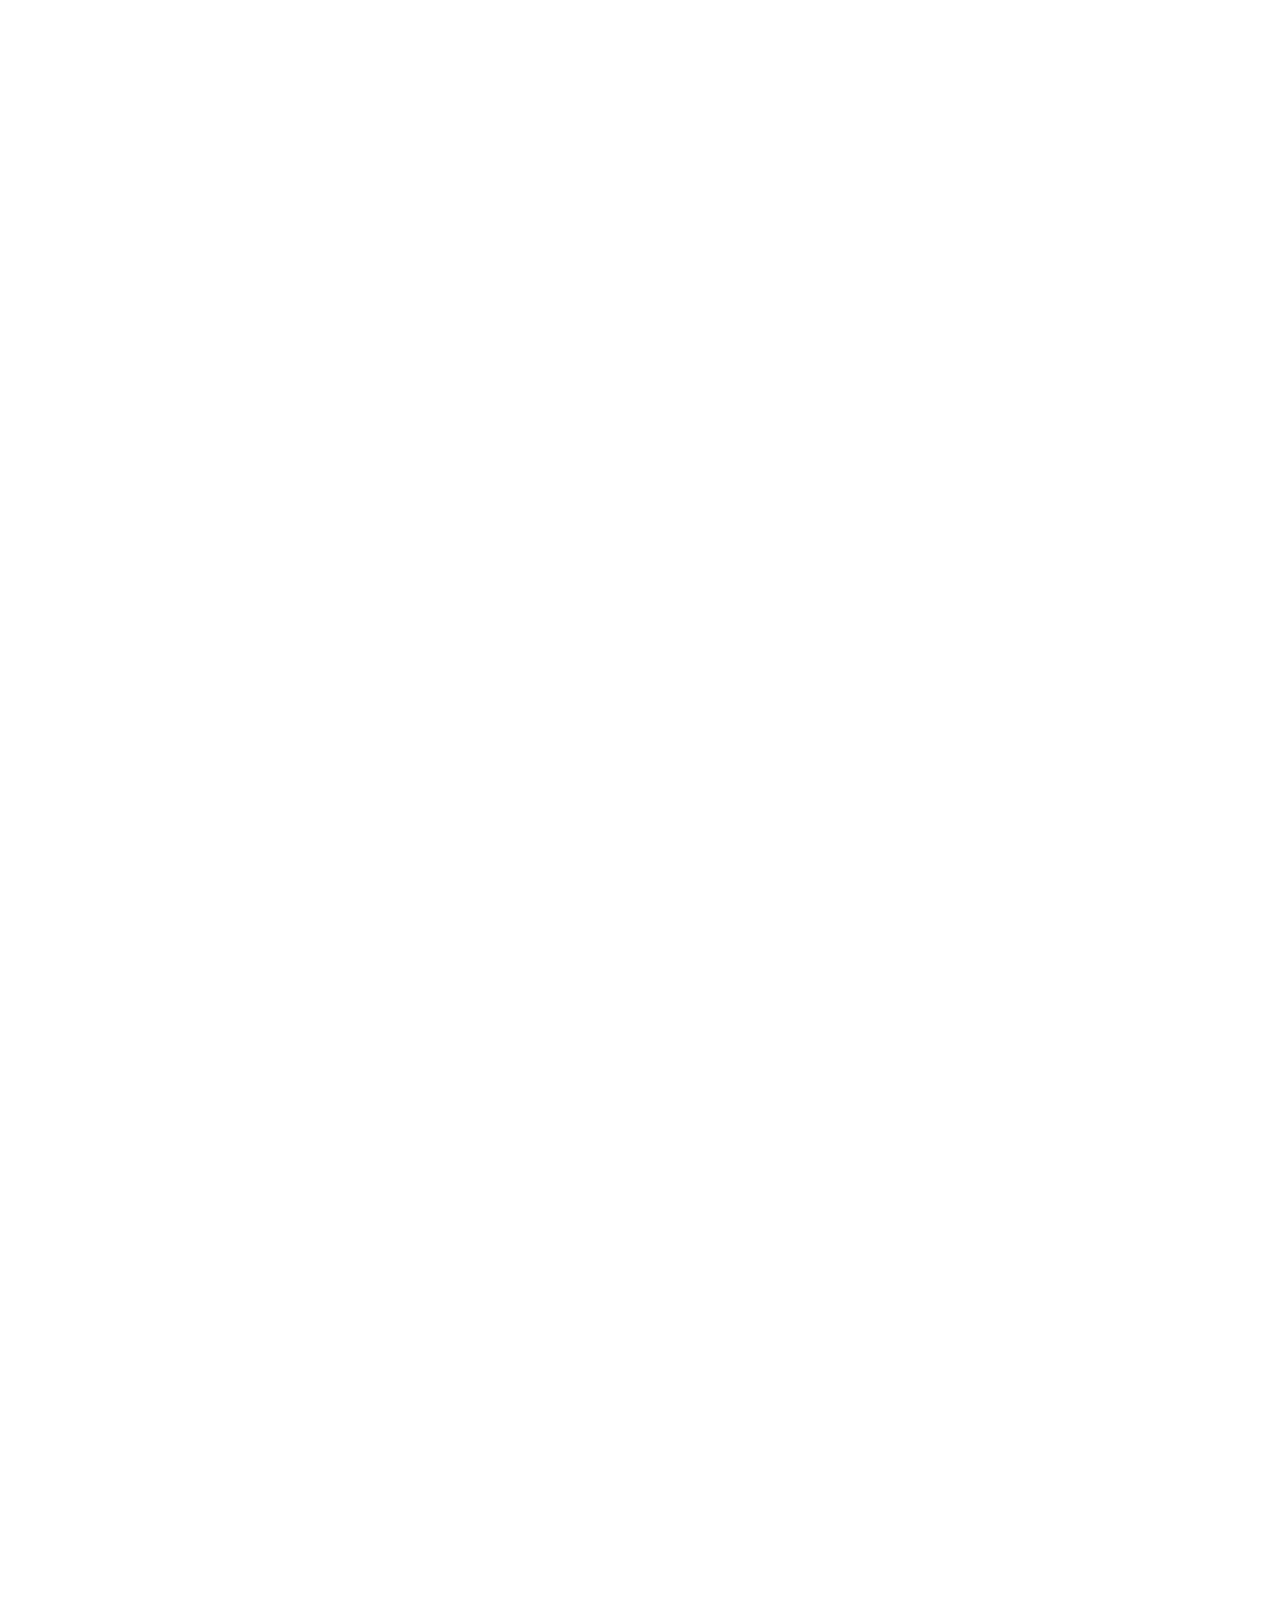
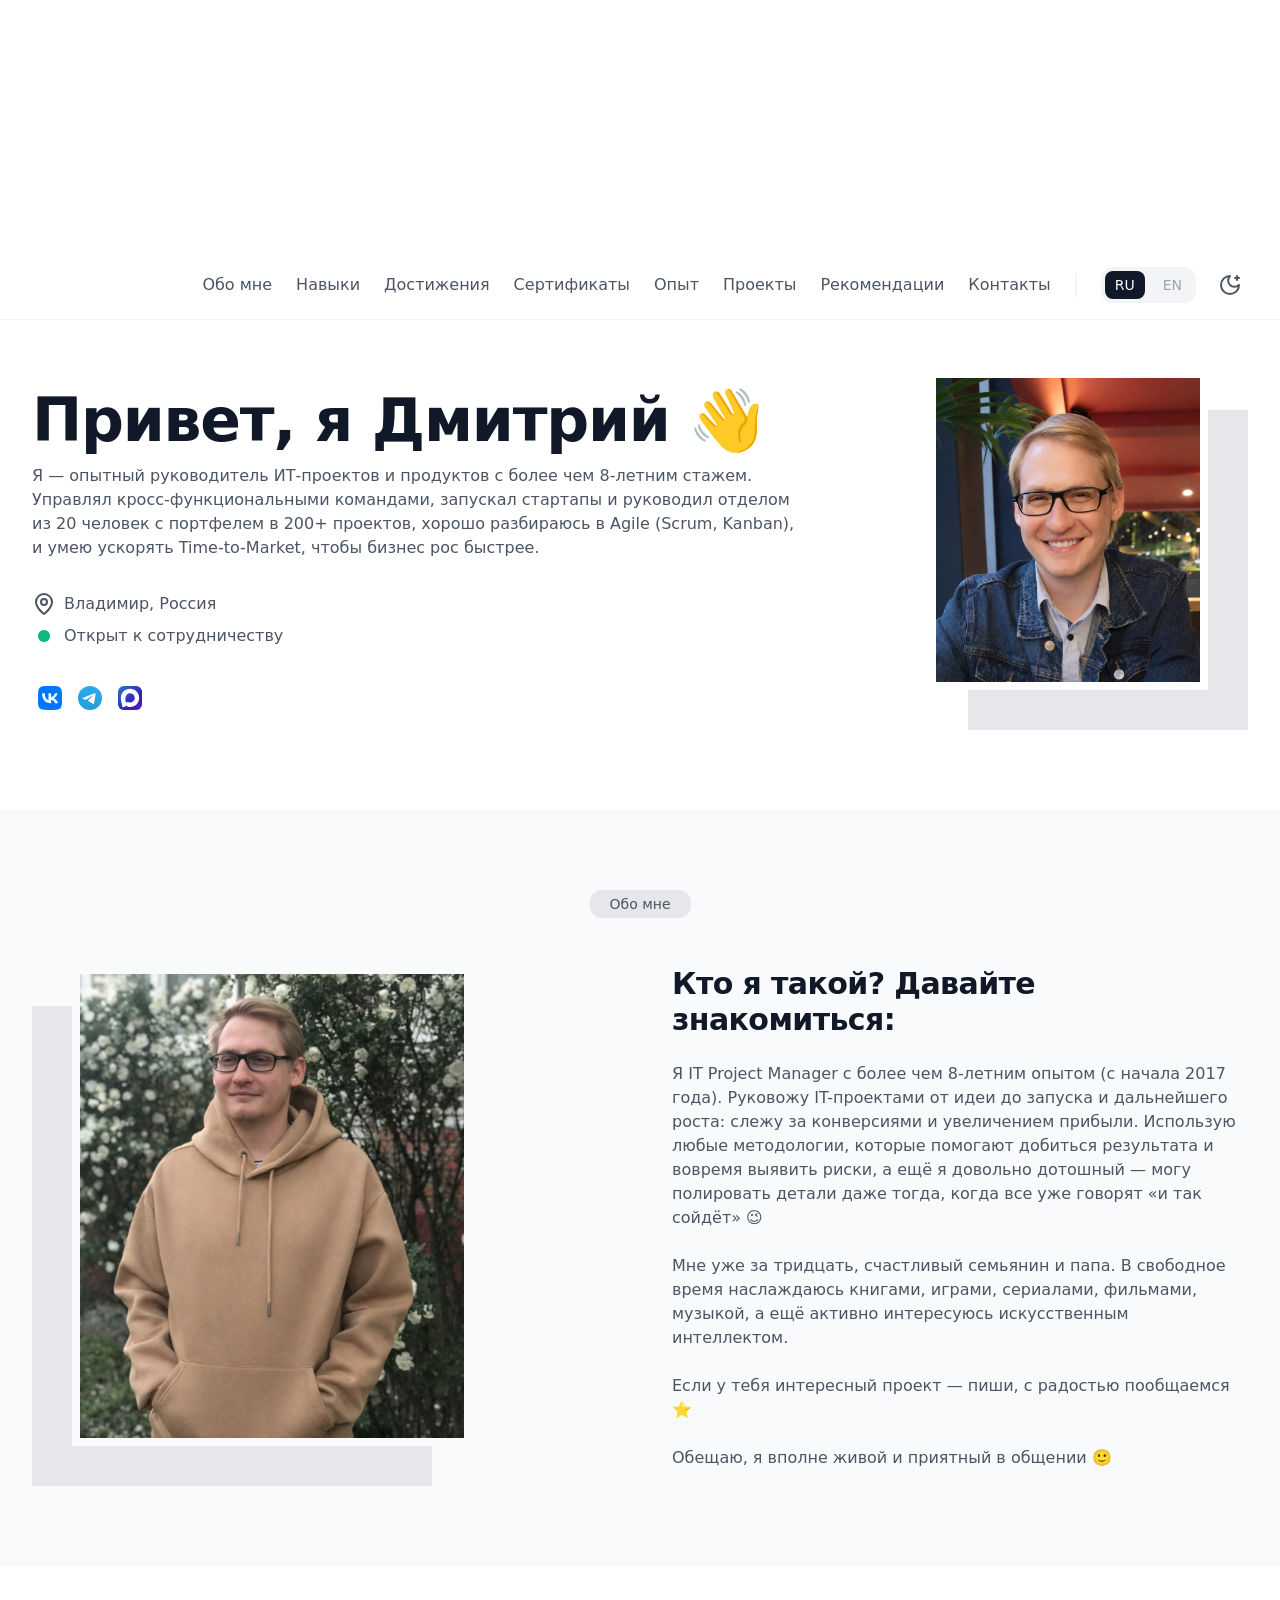
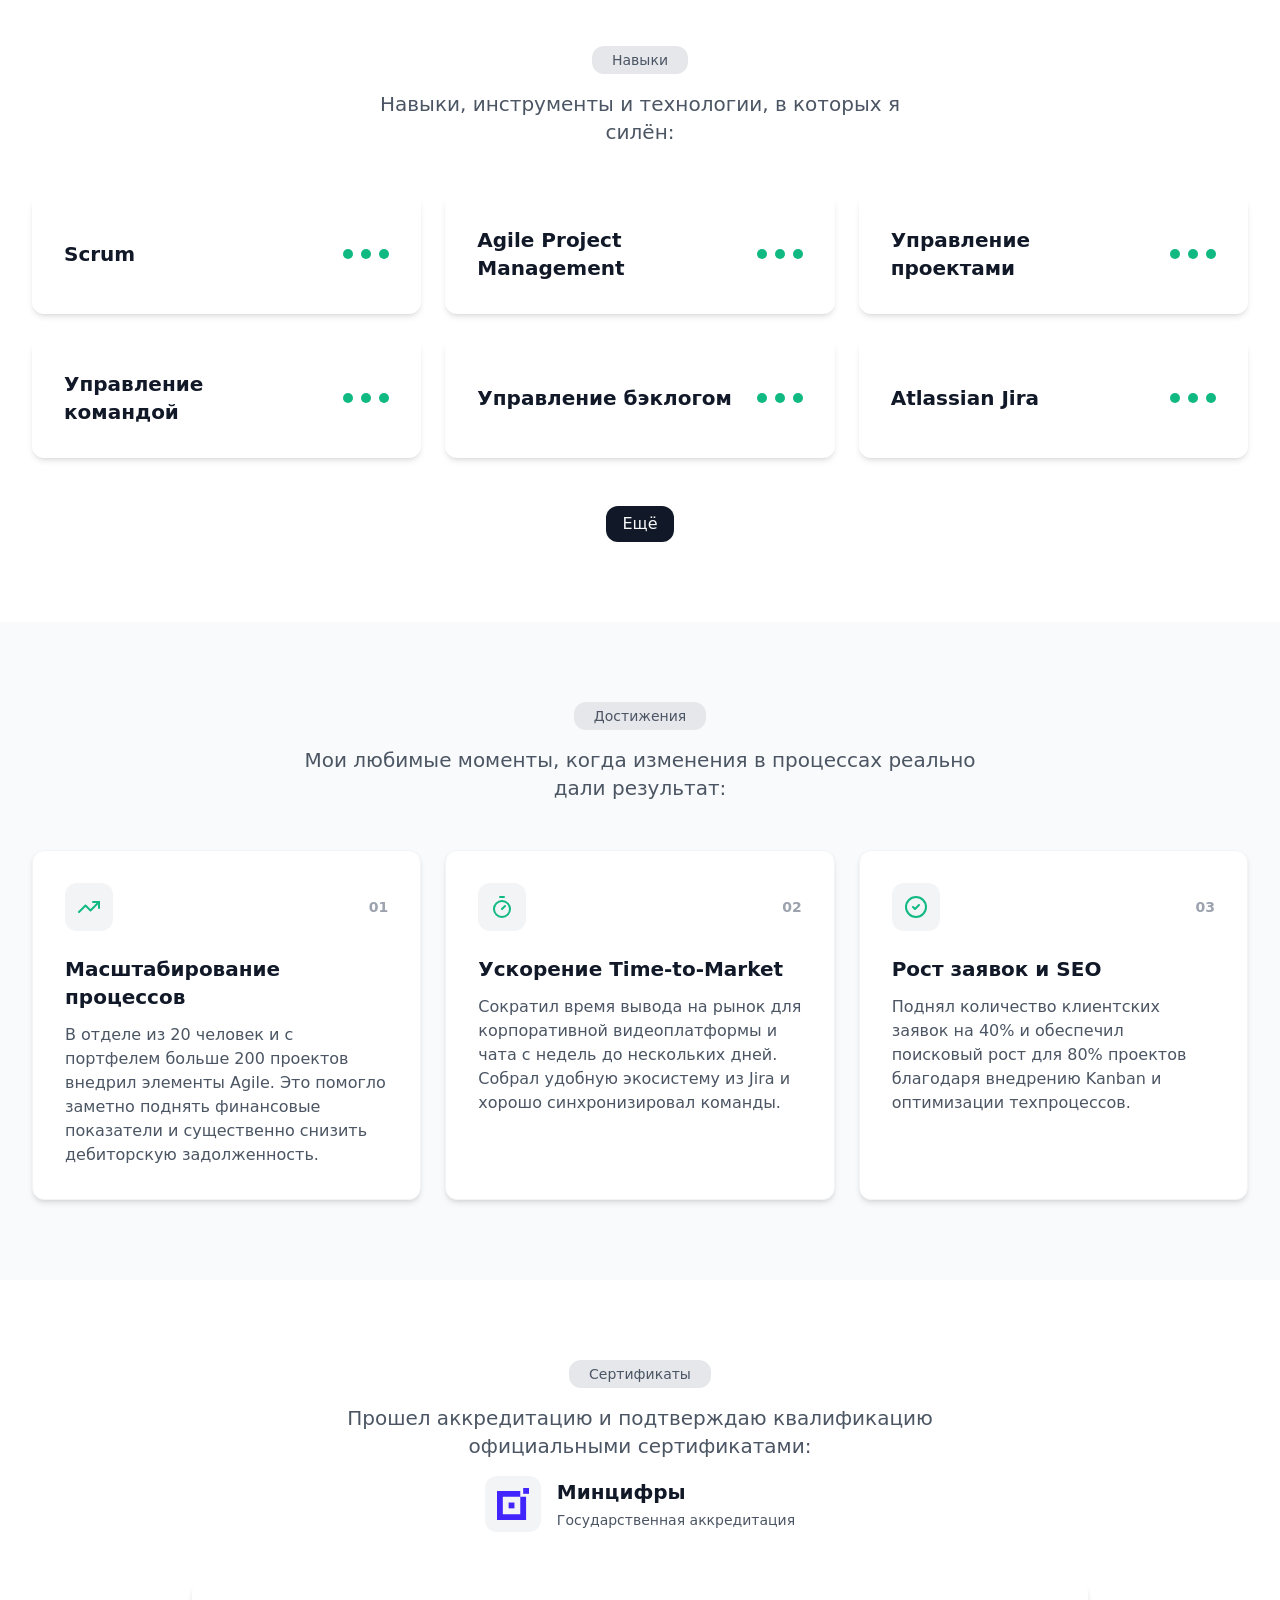
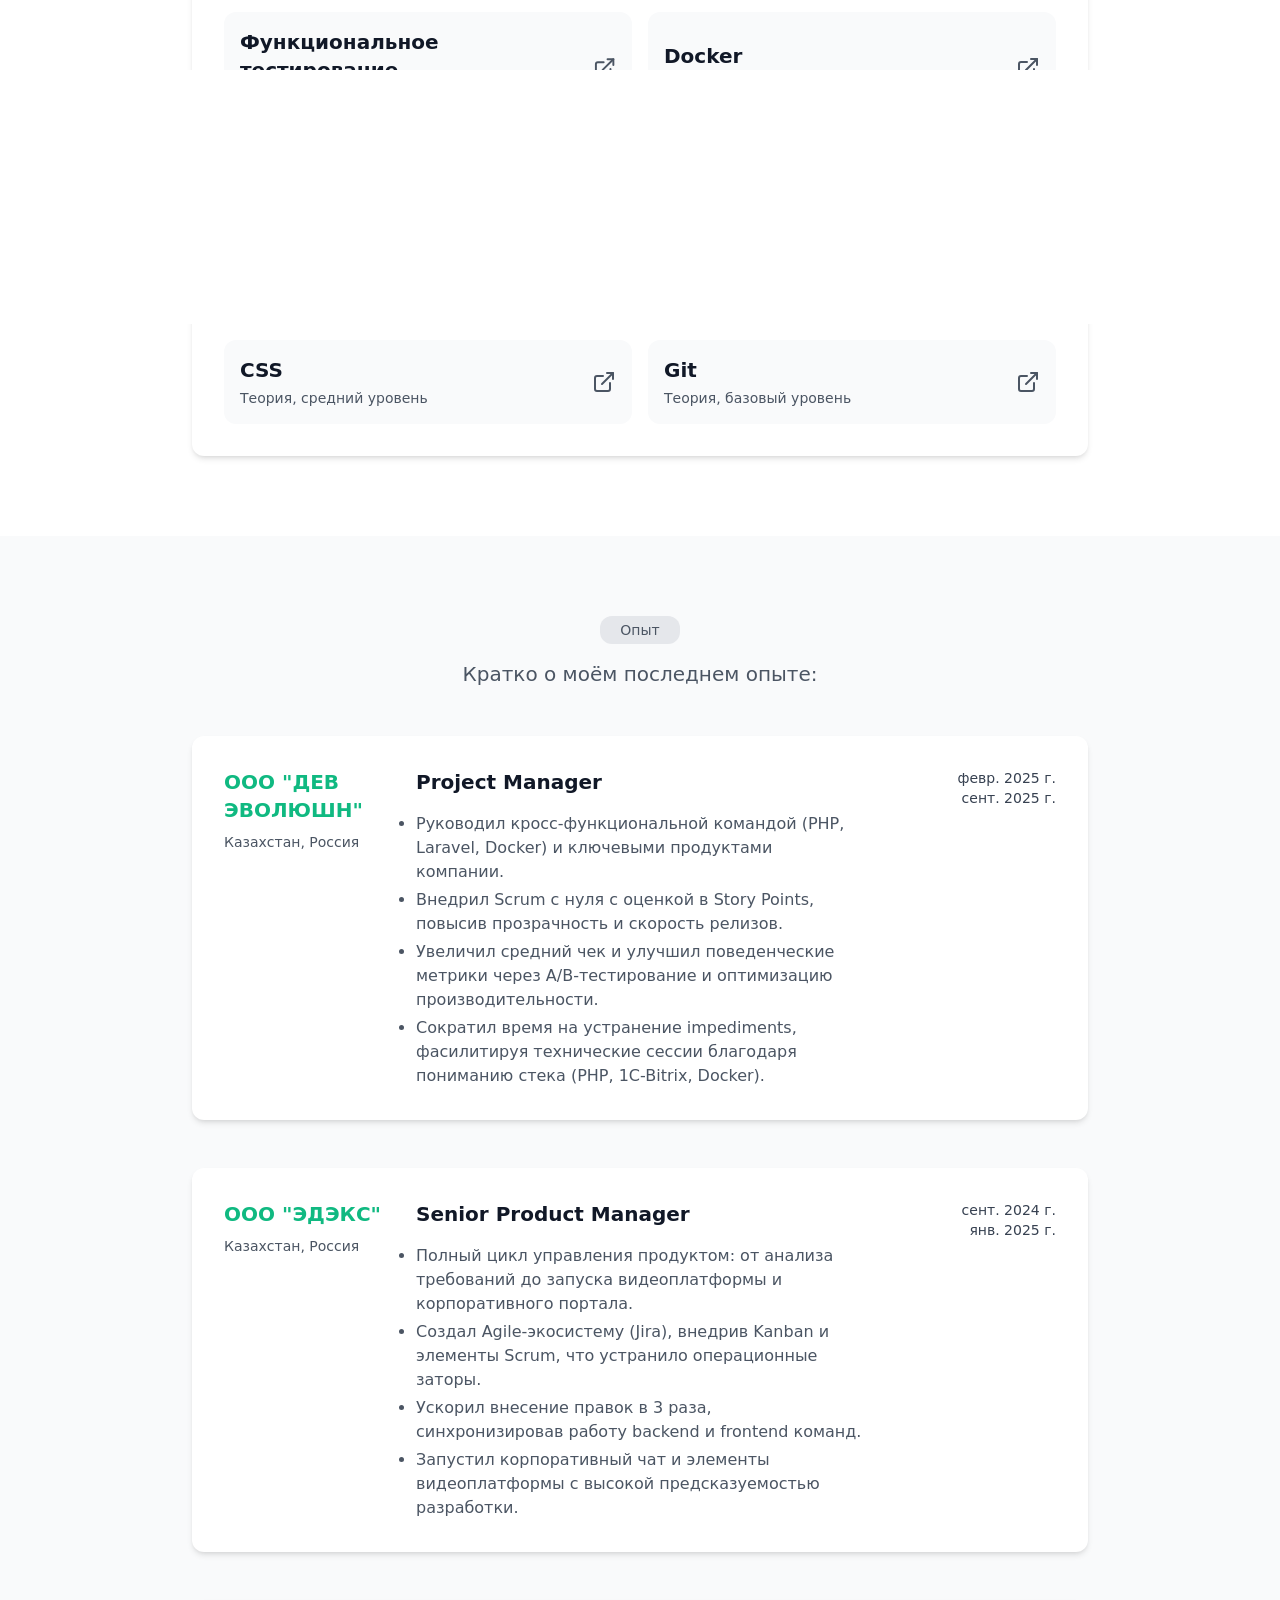
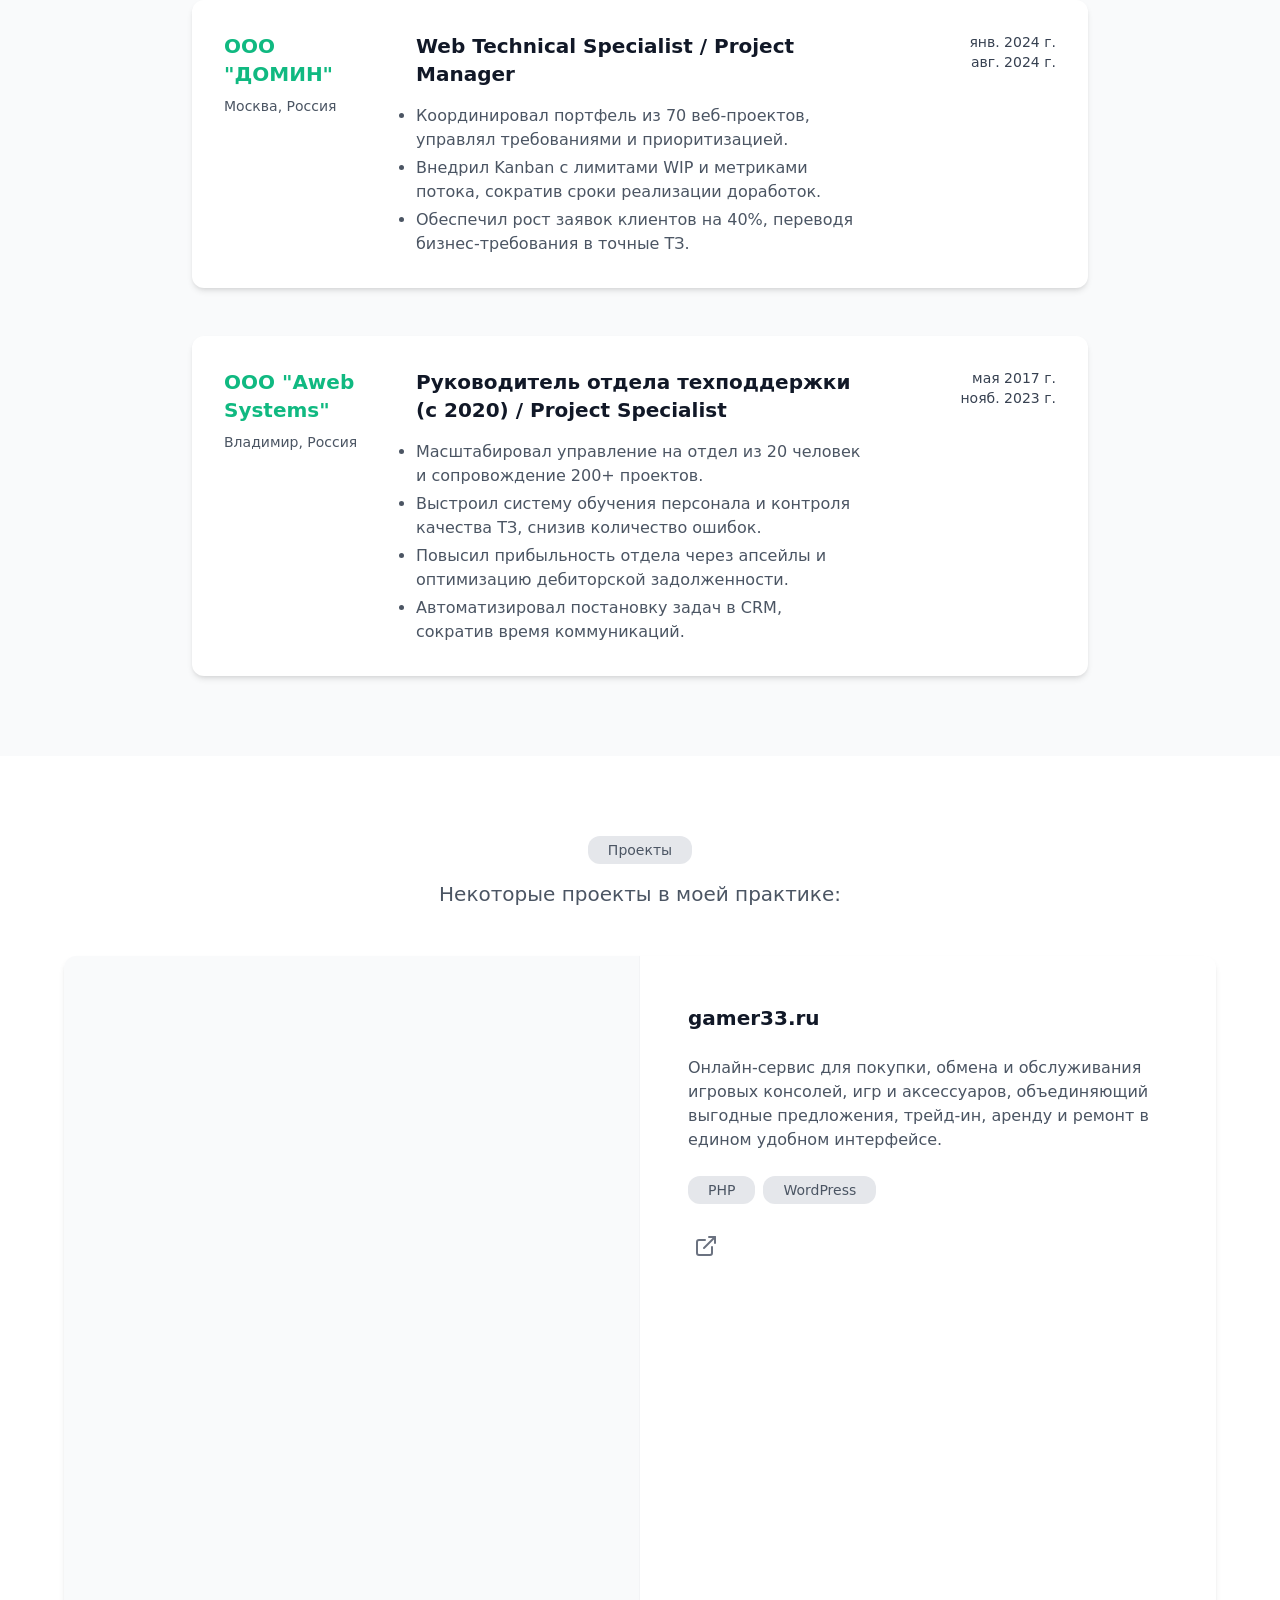
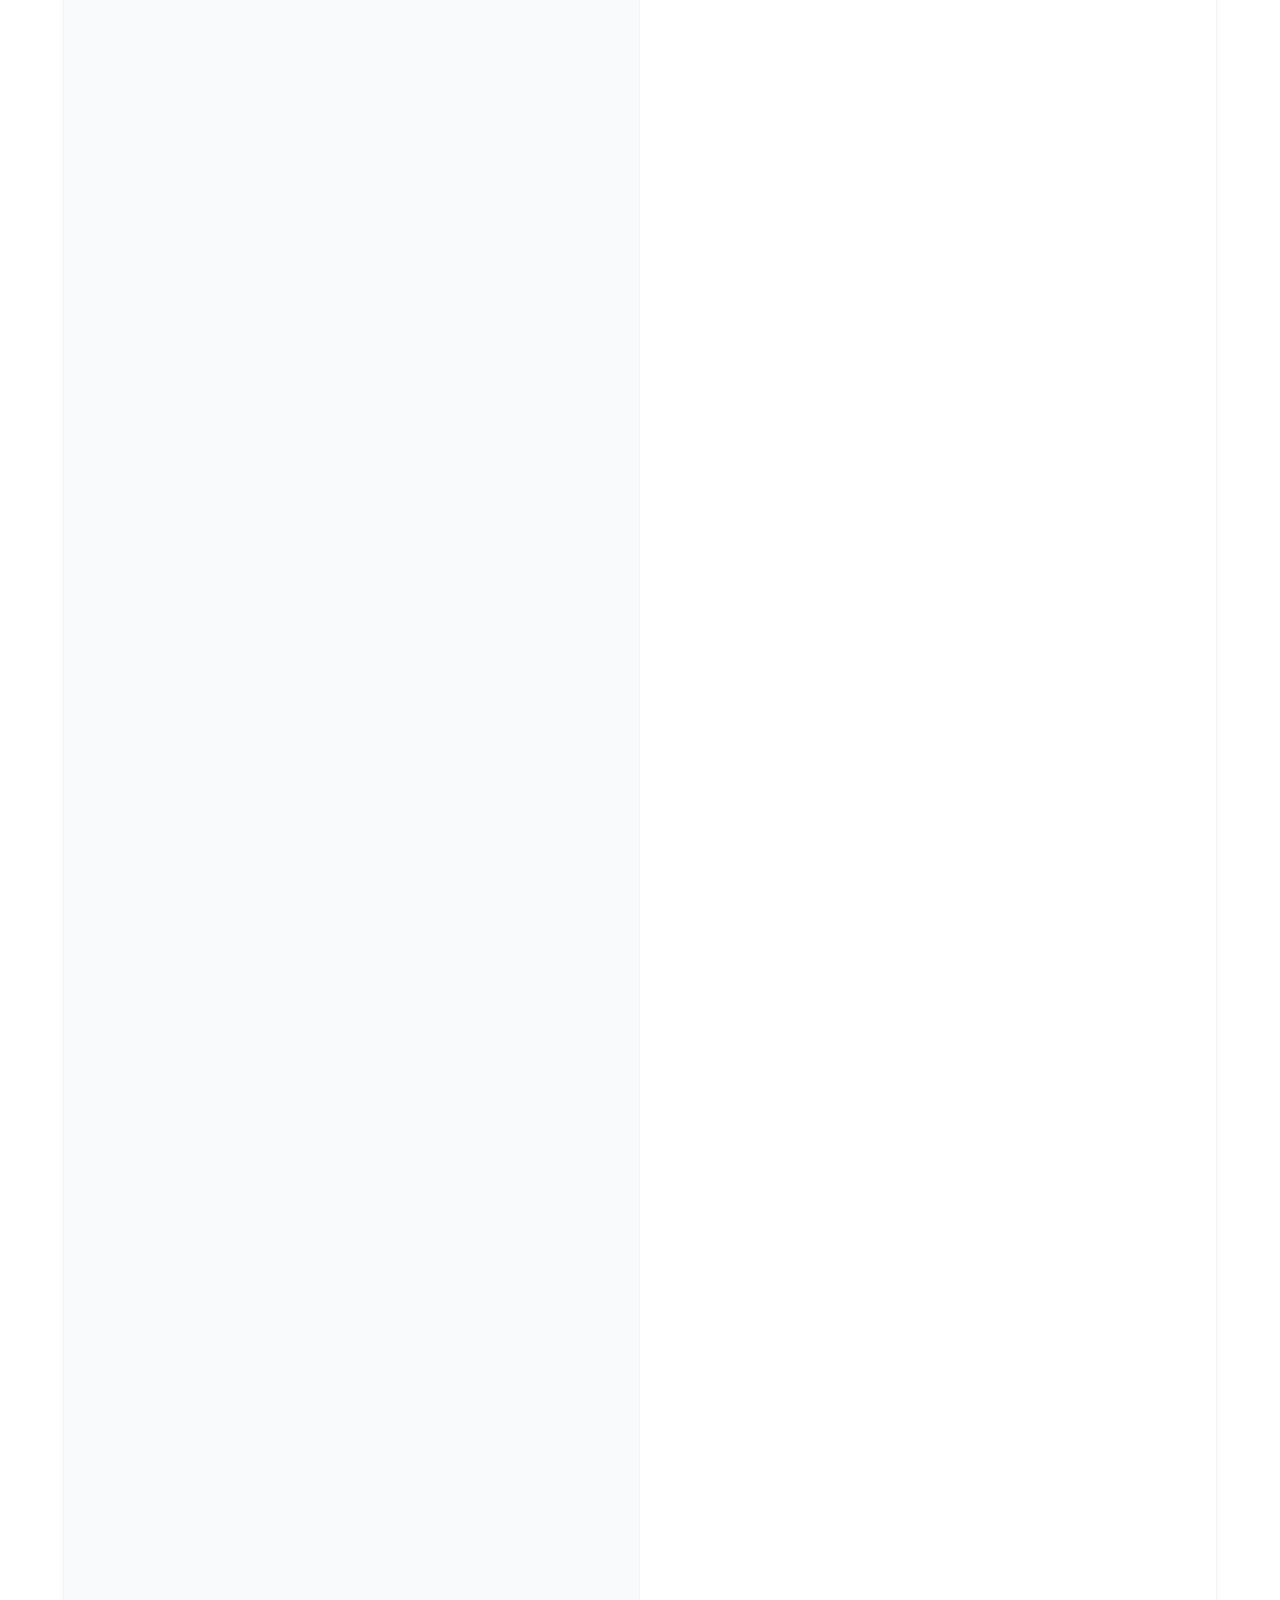
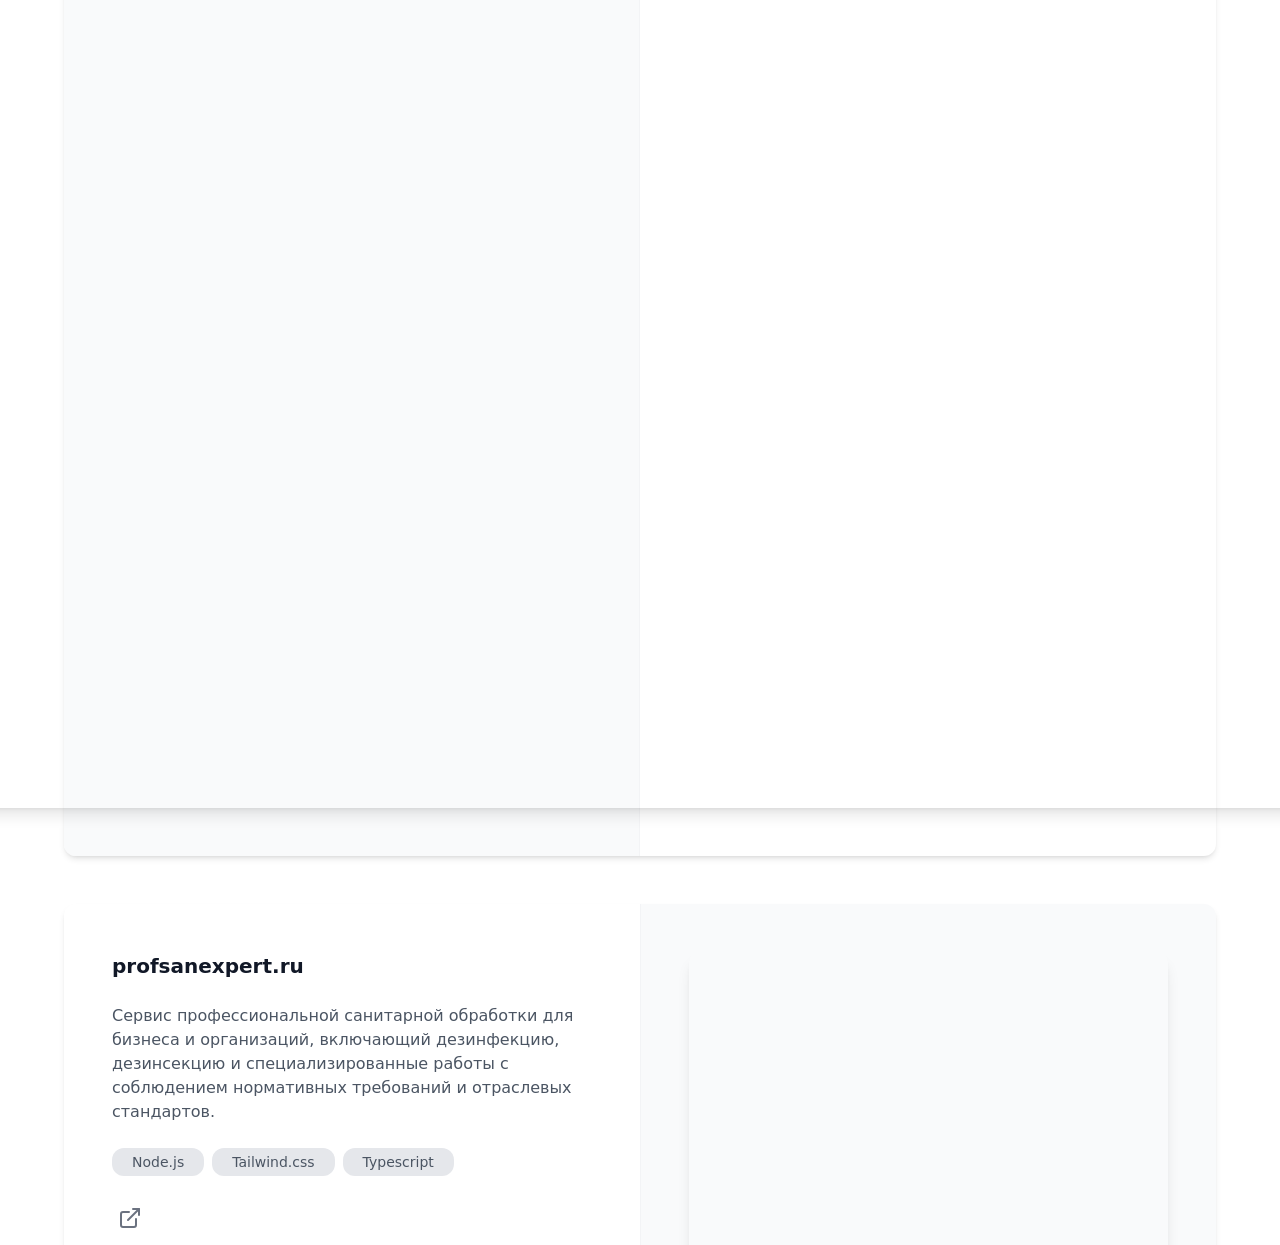
==== commit 5160470d: "upd" ====
--- a/index.html
+++ b/index.html
@@ -1 +1 @@
-<!DOCTYPE html><html lang="en" class="!scroll-smooth"><head><meta charSet="utf-8"/><link rel="stylesheet" href="/_next/static/css/79cfe32254ed8af0.css" data-precedence="next"/><title>Дмитрий Бармин | Руководитель ИТ-проектов из Владимира, Россия</title><meta name="theme-color" media="(prefers-color-scheme: light)" content="white"/><meta name="theme-color" media="(prefers-color-scheme: dark)" content="black"/><meta name="viewport" content="width=device-width, initial-scale=1"/><meta name="creator" content="Dmitry Barmin"/><script src="/_next/static/chunks/polyfills-78c92fac7aa8fdd8.js" noModule=""></script></head><body class="bg-gray text-gray-600 antialiased"><script>!function(){try{var d=document.documentElement,c=d.classList;c.remove('light','dark');var e=localStorage.getItem('theme');if('system'===e||(!e&&true)){var t='(prefers-color-scheme: dark)',m=window.matchMedia(t);if(m.media!==t||m.matches){d.style.colorScheme = 'dark';c.add('dark')}else{d.style.colorScheme = 'light';c.add('light')}}else if(e){c.add(e|| '')}if(e==='light'||e==='dark')d.style.colorScheme=e}catch(e){}}()</script><header class="sticky top-0 z-30 w-full border-b border-transparent bg-gray max-md:border-gray-100"><div class="mx-auto flex w-full max-w-7xl items-center justify-end gap-4 p-4 md:px-8"><div class="hidden items-center gap-6 md:flex"><ul class="flex list-none items-center gap-6"><li><a target="_self" class="text-base font-medium text-gray-600 transition-all hover:text-gray-900 active:text-gray-600" href="#about">Обо мне</a></li><li><a target="_self" class="text-base font-medium text-gray-600 transition-all hover:text-gray-900 active:text-gray-600" href="#skills">Навыки</a></li><li><a target="_self" class="text-base font-medium text-gray-600 transition-all hover:text-gray-900 active:text-gray-600" href="#highlights">Достижения</a></li><li><a target="_self" class="text-base font-medium text-gray-600 transition-all hover:text-gray-900 active:text-gray-600" href="#certificates">Сертификаты</a></li><li><a target="_self" class="text-base font-medium text-gray-600 transition-all hover:text-gray-900 active:text-gray-600" href="#experience">Опыт</a></li><li><a target="_self" class="text-base font-medium text-gray-600 transition-all hover:text-gray-900 active:text-gray-600" href="#work">Проекты</a></li><li><a target="_self" class="text-base font-medium text-gray-600 transition-all hover:text-gray-900 active:text-gray-600" href="#testimonials">Рекомендации</a></li><li><a target="_self" class="text-base font-medium text-gray-600 transition-all hover:text-gray-900 active:text-gray-600" href="#contact">Контакты</a></li></ul><div class="h-6 w-0.5 bg-gray-100"></div><div class="flex items-center gap-4"><div class="flex items-center gap-2 rounded-xl bg-gray-100 p-1"><button class="rounded-lg px-2.5 py-1 text-sm font-medium transition-colors bg-gray-900 text-gray-50">RU</button><button disabled="" class="rounded-lg px-2.5 py-1 text-sm font-medium transition-colors text-gray-400 cursor-not-allowed">EN</button></div><button class="relative flex justify-center items-center hover:bg-gray-100 active:bg-gray-200 rounded-lg p-1.5 transition-colors duration-200 [&amp;_svg]:stroke-gray-600 [&amp;_svg]:hover:stroke-gray-700 [&amp;_svg]:w-6 [&amp;_svg]:h-6"><svg xmlns="http://www.w3.org/2000/svg" width="24" height="24" viewBox="0 0 24 24" fill="none" stroke="currentColor" stroke-width="2" stroke-linecap="round" stroke-linejoin="round" class="lucide lucide-sun"><circle cx="12" cy="12" r="4"></circle><path d="M12 2v2"></path><path d="M12 20v2"></path><path d="m4.93 4.93 1.41 1.41"></path><path d="m17.66 17.66 1.41 1.41"></path><path d="M2 12h2"></path><path d="M20 12h2"></path><path d="m6.34 17.66-1.41 1.41"></path><path d="m19.07 4.93-1.41 1.41"></path></svg></button></div></div><button class="relative justify-center items-center hover:bg-gray-100 active:bg-gray-200 rounded-lg p-1.5 transition-colors duration-200 [&amp;_svg]:stroke-gray-600 [&amp;_svg]:hover:stroke-gray-700 [&amp;_svg]:w-6 [&amp;_svg]:h-6 flex md:hidden" type="button" aria-haspopup="dialog" aria-expanded="false" aria-controls="radix-:R16ja:" data-state="closed"><svg xmlns="http://www.w3.org/2000/svg" width="24" height="24" viewBox="0 0 24 24" fill="none" stroke="currentColor" stroke-width="2" stroke-linecap="round" stroke-linejoin="round" class="lucide lucide-menu"><line x1="4" x2="20" y1="12" y2="12"></line><line x1="4" x2="20" y1="6" y2="6"></line><line x1="4" x2="20" y1="18" y2="18"></line></svg></button></div></header><main class="flex min-h-screen w-full flex-col"><section class="w-full bg-gray py-16 md:py-20 2xl:py-24" id="hero"><div class="mx-auto flex w-full max-w-7xl flex-col gap-6 px-4 md:gap-12 md:px-8"><div class="flex flex-col gap-12 md:flex-row"><div class="flex items-center justify-center md:order-last md:flex-grow md:justify-end"><div class="relative h-[300px] w-[280px] md:h-[360px] md:w-[320px]"><img alt="Headshot of Dmitry" loading="lazy" width="1024" height="1024" decoding="async" data-nimg="1" class="absolute z-10 h-[280px] w-[240px] border-8 border-gray max-md:left-5 md:left-0 md:top-0 md:h-[320px] md:w-[280px]" style="color:transparent;object-fit:cover" src="/_next/static/media/dmitry-headshot.8a1f80c7.jpg"/><div class="absolute h-[280px] w-[280px] border-8 border-transparent bg-gray-200 max-md:top-5 md:bottom-0 md:right-0 md:h-[320px] md:w-[280px]"></div></div></div><div class="flex max-w-3xl flex-grow flex-col justify-center gap-8 md:order-first md:items-start md:justify-center 2xl:gap-12"><div class="flex flex-col gap-2"><h1 class="text-4xl font-semibold md:font-bold md:text-5xl md:tracking-[-0.02em] lg:text-6xl lg:leading-[72px] text-gray-900">Привет, я Дмитрий<!-- --> <span class="inline-block animate-waving-hand">👋</span></h1><p class="text-normal text-base">Я — опытный руководитель ИТ-проектов и продуктов с более чем 8-летним стажем. Управлял кросс-функциональными командами, запускал стартапы и руководил отделом из 20 человек с портфелем в 200+ проектов, хорошо разбираюсь в Agile (Scrum, Kanban), и умею ускорять Time-to-Market, чтобы бизнес рос быстрее.</p></div><div class="flex flex-col gap-2"><div class="flex gap-2"><svg xmlns="http://www.w3.org/2000/svg" width="24" height="24" viewBox="0 0 24 24" fill="none" stroke="currentColor" stroke-width="2" stroke-linecap="round" stroke-linejoin="round" class="stroke-gray-600"><path d="M20 10c0 6-8 12-8 12s-8-6-8-12a8 8 0 0 1 16 0Z"></path><circle cx="12" cy="10" r="3"></circle></svg><p class="text-normal text-base">Владимир, Россия</p></div><div class="flex items-center gap-2"><div class="flex h-6 w-6 items-center justify-center"><span class="relative flex h-3 w-3"><span class="absolute inline-flex h-full w-full animate-ping rounded-full bg-emerald-400 opacity-75"></span><span class="relative inline-flex h-3 w-3 rounded-full bg-emerald-500"></span></span></div><p class="text-normal text-base">Открыт к сотрудничеству</p></div></div><div class="flex gap-1"><button class="relative flex justify-center items-center hover:bg-gray-100 active:bg-gray-200 rounded-lg p-1.5 transition-colors duration-200 [&amp;_svg]:stroke-gray-600 [&amp;_svg]:hover:stroke-gray-700 [&amp;_svg]:w-6 [&amp;_svg]:h-6"><svg viewBox="0 0 1000 1000" aria-hidden="true"><path fill="#0077FF" d="M479.6,1000.4h41.7c226.7,0,339.6,0,409.6-70c69.6-70,69.6-183.3,69.6-409.2v-42.5c0-225,0-338.3-69.6-408.3c-70-70-183.3-70-409.6-70h-41.7c-226.7,0-339.6,0-409.6,70C0.5,140.4,0.5,253.8,0.5,479.6v42.5c0,225,0,338.3,70,408.3S253.8,1000.4,479.6,1000.4z"></path><path fill="#FFFFFF" d="M532.6,720.8c-227.9,0-357.9-156.2-363.3-416.2h114.2c3.8,190.8,87.9,271.7,154.6,288.3V304.6h107.5v164.6c65.8-7.1,135-82.1,158.3-164.6h107.5c-17.8,86.5-70.8,161.7-146.3,207.5C749.4,554,811.7,630,836.3,720.8H718c-22.3-79.8-90.3-138.4-172.5-148.8v148.8H532.6z"></path></svg></button><button class="relative flex justify-center items-center hover:bg-gray-100 active:bg-gray-200 rounded-lg p-1.5 transition-colors duration-200 [&amp;_svg]:stroke-gray-600 [&amp;_svg]:hover:stroke-gray-700 [&amp;_svg]:w-6 [&amp;_svg]:h-6"><svg viewBox="0 0 1000 1000" aria-hidden="true"><defs><linearGradient id=":R3e2raja:" x1="0" y1="0" x2="0" y2="1"><stop offset="0" stop-color="#2AABEE"></stop><stop offset="1" stop-color="#229ED9"></stop></linearGradient></defs><circle cx="500" cy="500" r="500" fill="url(#:R3e2raja:)"></circle><path fill="#FFFFFF" d="M226.3,494.7c145.8-63.5,243-105.4,291.6-125.6c138.9-57.8,167.7-67.8,186.5-68.1c4.1-0.1,13.4,1,19.4,5.8c5.1,4.1,6.5,9.6,7.1,13.5s1.5,12.8,0.8,19.7c-7.5,79.1-40.1,270.9-56.6,359.5c-7,37.5-20.8,50-34.2,51.3c-29,2.7-51.1-19.2-79.2-37.6c-44-28.8-68.9-46.8-111.6-75c-49.4-32.5-17.4-50.4,10.8-79.6c7.4-7.6,135.3-124,137.8-134.6c0.3-1.3,0.6-6.2-2.3-8.8s-7.2-1.7-10.4-1c-4.4,1-74.7,47.5-210.9,139.4c-20,13.7-38,20.4-54.2,20c-17.9-0.4-52.2-10.1-77.7-18.4c-31.3-10.2-56.2-15.6-54-32.8C190.3,513.3,202.7,504.1,226.3,494.7z"></path></svg></button><button class="relative flex justify-center items-center hover:bg-gray-100 active:bg-gray-200 rounded-lg p-1.5 transition-colors duration-200 [&amp;_svg]:stroke-gray-600 [&amp;_svg]:hover:stroke-gray-700 [&amp;_svg]:w-6 [&amp;_svg]:h-6"><svg viewBox="0 0 1000 1000" aria-hidden="true"><defs><linearGradient id=":R3u2raja:" x1="0" y1="0" x2="1" y2="1"><stop offset="0" stop-color="#4CF"></stop><stop offset=".662" stop-color="#53E"></stop><stop offset="1" stop-color="#93D"></stop></linearGradient><radialGradient id=":R3u2rajaH1:" cx="-87.392" cy="1166.116" r="500" fx="-87.392" fy="1166.116" gradientTransform="rotate(51.356 1551.478 559.3)scale(2.42703433 1)"><stop offset="0" stop-color="#00F"></stop><stop offset="1" stop-opacity="0"></stop></radialGradient></defs><rect width="1000" height="1000" fill="url(#:R3u2raja:)" ry="249.681"></rect><rect width="1000" height="1000" fill="url(#:R3u2rajaH1:)" ry="249.681"></rect><path fill="#FFFFFF" fill-rule="evenodd" d="M508.211 878.328c-75.007 0-109.864-10.95-170.453-54.75-38.325 49.275-159.686 87.783-164.979 21.9 0-49.456-10.95-91.248-23.36-136.873-14.782-56.21-31.572-118.807-31.572-209.508 0-216.626 177.754-379.597 388.357-379.597 210.785 0 375.947 171.001 375.947 381.604.707 207.346-166.595 376.118-373.94 377.224m3.103-571.585c-102.564-5.292-182.499 65.7-200.201 177.024-14.6 92.162 11.315 204.398 33.397 210.238 10.585 2.555 37.23-18.98 53.837-35.587a189.8 189.8 0 0 0 92.71 33.032c106.273 5.112 197.08-75.794 204.215-181.95 4.154-106.382-77.67-196.486-183.958-202.574Z" clip-rule="evenodd"></path></svg></button></div></div></div></div></section><section class="w-full py-16 md:py-20 2xl:py-24 bg-gray-50" id="about"><div class="mx-auto flex w-full max-w-7xl flex-col gap-6 px-4 md:gap-12 md:px-8"><div class="self-center"><div class="flex items-center justify-center rounded-xl bg-gray-200 px-5 py-1"><p class="text-normal text-sm font-medium">Обо мне</p></div></div><div class="flex w-full flex-col justify-between gap-12 md:flex-row"><div class="flex justify-center md:order-first md:justify-end"><div class="relative h-[380px] w-[320px] md:h-[460px] md:w-[380px] lg:h-[520px] lg:w-[440px]"><img alt="Fullpose of Dmitry" loading="lazy" width="1024" height="1536" decoding="async" data-nimg="1" class="absolute z-10 h-[360px] w-[280px] border-8 border-gray-50 max-md:left-5 md:right-0 md:top-0 md:h-[420px] md:w-[340px] lg:h-[480px] lg:w-[400px]" style="color:transparent;object-fit:cover" src="/_next/static/media/dmitry-full-pose.536ea864.jpg"/><div class="absolute h-[360px] w-[320px] border-8 border-transparent bg-gray-200 max-md:top-5 md:bottom-0 md:left-0 md:h-[420px] md:w-[340px] lg:h-[480px] lg:w-[400px]"></div></div></div><div class="flex max-w-xl flex-col gap-6"><h3 class="text-2xl md:text-3xl font-semibold tracking-[-0.02em] text-gray-900">Кто я такой? Давайте знакомиться:</h3><p class="text-normal text-base">Я IT Project Manager с более чем 8-летним опытом (с начала 2017 года). Руковожу IT-проектами от идеи до запуска и дальнейшего роста: слежу за конверсиями и увеличением прибыли. Использую любые методологии, которые помогают добиться результата и вовремя выявить риски, а ещё я довольно дотошный — могу полировать детали даже тогда, когда все уже говорят «и так сойдёт» 😉</p><p class="text-normal text-base">Мне уже за тридцать, счастливый семьянин и папа. В свободное время наслаждаюсь книгами, играми, сериалами, фильмами, музыкой, а ещё активно интересуюсь искусственным интеллектом.</p><p class="text-normal text-base">Если у тебя интересный проект — пиши, с радостью пообщаемся ⭐</p><p class="text-normal text-base">Обещаю, я вполне живой и приятный в общении 🙂</p></div></div></div></section><section class="w-full bg-gray py-16 md:py-20 2xl:py-24" id="skills"><div class="mx-auto flex w-full max-w-7xl flex-col gap-6 px-4 md:gap-12 md:px-8"><div class="flex flex-col items-center gap-4"><div class="self-center"><div class="flex items-center justify-center rounded-xl bg-gray-200 px-5 py-1"><p class="text-normal text-sm font-medium">Навыки</p></div></div><p class="text-normal text-lg md:text-xl max-w-xl text-center">Навыки, инструменты и технологии, в которых я силён:</p></div><div class="grid grid-cols-1 gap-6 md:grid-cols-3"><div class="rounded-xl bg-gray shadow-md dark:bg-gray-100 dark:shadow-2xl flex w-full items-center justify-between gap-6 p-6 md:p-8 animate-fade-in-up"><p class="text-lg md:text-xl font-semibold text-gray-900">Scrum</p><div class="flex items-center gap-3"><div class="flex gap-2"><span class="h-2.5 w-2.5 rounded-full bg-emerald-500"></span><span class="h-2.5 w-2.5 rounded-full bg-emerald-500"></span><span class="h-2.5 w-2.5 rounded-full bg-emerald-500"></span></div></div></div><div class="rounded-xl bg-gray shadow-md dark:bg-gray-100 dark:shadow-2xl flex w-full items-center justify-between gap-6 p-6 md:p-8 animate-fade-in-up"><p class="text-lg md:text-xl font-semibold text-gray-900">Agile Project Management</p><div class="flex items-center gap-3"><div class="flex gap-2"><span class="h-2.5 w-2.5 rounded-full bg-emerald-500"></span><span class="h-2.5 w-2.5 rounded-full bg-emerald-500"></span><span class="h-2.5 w-2.5 rounded-full bg-emerald-500"></span></div></div></div><div class="rounded-xl bg-gray shadow-md dark:bg-gray-100 dark:shadow-2xl flex w-full items-center justify-between gap-6 p-6 md:p-8 animate-fade-in-up"><p class="text-lg md:text-xl font-semibold text-gray-900">Управление проектами</p><div class="flex items-center gap-3"><div class="flex gap-2"><span class="h-2.5 w-2.5 rounded-full bg-emerald-500"></span><span class="h-2.5 w-2.5 rounded-full bg-emerald-500"></span><span class="h-2.5 w-2.5 rounded-full bg-emerald-500"></span></div></div></div><div class="rounded-xl bg-gray shadow-md dark:bg-gray-100 dark:shadow-2xl flex w-full items-center justify-between gap-6 p-6 md:p-8 animate-fade-in-up"><p class="text-lg md:text-xl font-semibold text-gray-900">Управление командой</p><div class="flex items-center gap-3"><div class="flex gap-2"><span class="h-2.5 w-2.5 rounded-full bg-emerald-500"></span><span class="h-2.5 w-2.5 rounded-full bg-emerald-500"></span><span class="h-2.5 w-2.5 rounded-full bg-emerald-500"></span></div></div></div><div class="rounded-xl bg-gray shadow-md dark:bg-gray-100 dark:shadow-2xl flex w-full items-center justify-between gap-6 p-6 md:p-8 animate-fade-in-up"><p class="text-lg md:text-xl font-semibold text-gray-900">Управление бэклогом</p><div class="flex items-center gap-3"><div class="flex gap-2"><span class="h-2.5 w-2.5 rounded-full bg-emerald-500"></span><span class="h-2.5 w-2.5 rounded-full bg-emerald-500"></span><span class="h-2.5 w-2.5 rounded-full bg-emerald-500"></span></div></div></div><div class="rounded-xl bg-gray shadow-md dark:bg-gray-100 dark:shadow-2xl flex w-full items-center justify-between gap-6 p-6 md:p-8 animate-fade-in-up"><p class="text-lg md:text-xl font-semibold text-gray-900">Atlassian Jira</p><div class="flex items-center gap-3"><div class="flex gap-2"><span class="h-2.5 w-2.5 rounded-full bg-emerald-500"></span><span class="h-2.5 w-2.5 rounded-full bg-emerald-500"></span><span class="h-2.5 w-2.5 rounded-full bg-emerald-500"></span></div></div></div></div><div class="flex justify-center"><button class="inline-flex items-center justify-center rounded-xl bg-gray-900 px-4 py-1.5 font-medium text-gray-50 transition-colors duration-200 hover:bg-gray-700 active:bg-gray-800">Ещё</button></div></div></section><section class="w-full py-16 md:py-20 2xl:py-24 bg-gray-50" id="highlights"><div class="mx-auto flex w-full max-w-7xl flex-col gap-6 px-4 md:gap-12 md:px-8"><div class="flex flex-col items-center gap-4"><div class="self-center"><div class="flex items-center justify-center rounded-xl bg-gray-200 px-5 py-1"><p class="text-normal text-sm font-medium">Достижения</p></div></div><p class="text-normal text-lg md:text-xl max-w-2xl text-center">Мои любимые моменты, когда изменения в процессах реально дали результат:</p></div><div class="grid grid-cols-1 gap-6 md:grid-cols-3"><div class="rounded-xl bg-gray shadow-md dark:bg-gray-100 dark:shadow-2xl flex h-full flex-col gap-6 border border-gray-100 p-8"><div class="flex items-center justify-between"><div class="flex h-12 w-12 items-center justify-center rounded-xl bg-gray-100"><svg xmlns="http://www.w3.org/2000/svg" width="24" height="24" viewBox="0 0 24 24" fill="none" stroke="currentColor" stroke-width="2" stroke-linecap="round" stroke-linejoin="round" class="h-6 w-6 stroke-emerald-500"><polyline points="22 7 13.5 15.5 8.5 10.5 2 17"></polyline><polyline points="16 7 22 7 22 13"></polyline></svg></div><span class="text-sm font-semibold text-gray-400">0<!-- -->1</span></div><div class="flex flex-col gap-3"><p class="text-lg md:text-xl font-semibold text-gray-900">Масштабирование процессов</p><p class="text-normal text-base">В отделе из 20 человек и с портфелем больше 200 проектов внедрил элементы Agile. Это помогло заметно поднять финансовые показатели и существенно снизить дебиторскую задолженность.</p></div></div><div class="rounded-xl bg-gray shadow-md dark:bg-gray-100 dark:shadow-2xl flex h-full flex-col gap-6 border border-gray-100 p-8"><div class="flex items-center justify-between"><div class="flex h-12 w-12 items-center justify-center rounded-xl bg-gray-100"><svg xmlns="http://www.w3.org/2000/svg" width="24" height="24" viewBox="0 0 24 24" fill="none" stroke="currentColor" stroke-width="2" stroke-linecap="round" stroke-linejoin="round" class="h-6 w-6 stroke-emerald-500"><line x1="10" x2="14" y1="2" y2="2"></line><line x1="12" x2="15" y1="14" y2="11"></line><circle cx="12" cy="14" r="8"></circle></svg></div><span class="text-sm font-semibold text-gray-400">0<!-- -->2</span></div><div class="flex flex-col gap-3"><p class="text-lg md:text-xl font-semibold text-gray-900">Ускорение Time‑to‑Market</p><p class="text-normal text-base">Сократил время вывода на рынок для корпоративной видеоплатформы и чата с недель до нескольких дней. Собрал удобную экосистему из Jira и хорошо синхронизировал команды.</p></div></div><div class="rounded-xl bg-gray shadow-md dark:bg-gray-100 dark:shadow-2xl flex h-full flex-col gap-6 border border-gray-100 p-8"><div class="flex items-center justify-between"><div class="flex h-12 w-12 items-center justify-center rounded-xl bg-gray-100"><svg xmlns="http://www.w3.org/2000/svg" width="24" height="24" viewBox="0 0 24 24" fill="none" stroke="currentColor" stroke-width="2" stroke-linecap="round" stroke-linejoin="round" class="h-6 w-6 stroke-emerald-500"><path d="M12 22c5.523 0 10-4.477 10-10S17.523 2 12 2 2 6.477 2 12s4.477 10 10 10z"></path><path d="m9 12 2 2 4-4"></path></svg></div><span class="text-sm font-semibold text-gray-400">0<!-- -->3</span></div><div class="flex flex-col gap-3"><p class="text-lg md:text-xl font-semibold text-gray-900">Рост заявок и SEO</p><p class="text-normal text-base">Поднял количество клиентских заявок на 40% и обеспечил поисковый рост для 80% проектов благодаря внедрению Kanban и оптимизации техпроцессов.</p></div></div></div></div></section><section class="w-full bg-gray py-16 md:py-20 2xl:py-24" id="certificates"><div class="mx-auto flex w-full max-w-7xl flex-col gap-6 px-4 md:gap-12 md:px-8"><div class="flex flex-col items-center gap-4"><div class="self-center"><div class="flex items-center justify-center rounded-xl bg-gray-200 px-5 py-1"><p class="text-normal text-sm font-medium">Сертификаты</p></div></div><p class="text-normal text-lg md:text-xl max-w-2xl text-center">Прошел аккредитацию и подтверждаю квалификацию официальными сертификатами:</p><div class="flex items-center gap-4"><div class="flex h-14 w-14 items-center justify-center rounded-xl bg-gray-100 text-gray-900"><img alt="Минцифры" loading="lazy" width="32" height="32" decoding="async" data-nimg="1" class="block h-8 w-8 dark:hidden" style="color:transparent" src="/images/mincifry-logo.svg"/><img alt="Минцифры" loading="lazy" width="32" height="32" decoding="async" data-nimg="1" class="hidden h-8 w-8 dark:block" style="color:transparent" src="/images/mincifry-logo-white.svg"/></div><div class="flex flex-col items-start gap-1"><p class="text-lg md:text-xl font-semibold text-gray-900">Минцифры</p><p class="text-sm text-gray-600">Государственная аккредитация</p></div></div></div><div class="rounded-xl bg-gray shadow-md dark:bg-gray-100 dark:shadow-2xl mx-auto w-full max-w-4xl flex flex-col gap-4 p-6 md:p-8"><div class="grid grid-cols-1 gap-4 md:grid-cols-2"><button class="flex w-full items-center justify-between rounded-xl bg-gray-50 p-4 text-left hover:bg-gray-100" type="button" aria-haspopup="dialog" aria-expanded="false" aria-controls="radix-:R6araja:" data-state="closed"><div class="flex flex-col gap-1"><p class="text-lg md:text-xl font-semibold text-gray-900">Функциональное тестирование</p><p class="text-sm text-gray-600">Теория, <!-- -->базовый уровень</p></div><svg xmlns="http://www.w3.org/2000/svg" width="24" height="24" viewBox="0 0 24 24" fill="none" stroke="currentColor" stroke-width="2" stroke-linecap="round" stroke-linejoin="round" class="stroke-gray-600"><path d="M18 13v6a2 2 0 0 1-2 2H5a2 2 0 0 1-2-2V8a2 2 0 0 1 2-2h6"></path><polyline points="15 3 21 3 21 9"></polyline><line x1="10" x2="21" y1="14" y2="3"></line></svg></button><button class="flex w-full items-center justify-between rounded-xl bg-gray-50 p-4 text-left hover:bg-gray-100" type="button" aria-haspopup="dialog" aria-expanded="false" aria-controls="radix-:Raaraja:" data-state="closed"><div class="flex flex-col gap-1"><p class="text-lg md:text-xl font-semibold text-gray-900">Docker</p><p class="text-sm text-gray-600">Теория, <!-- -->базовый уровень</p></div><svg xmlns="http://www.w3.org/2000/svg" width="24" height="24" viewBox="0 0 24 24" fill="none" stroke="currentColor" stroke-width="2" stroke-linecap="round" stroke-linejoin="round" class="stroke-gray-600"><path d="M18 13v6a2 2 0 0 1-2 2H5a2 2 0 0 1-2-2V8a2 2 0 0 1 2-2h6"></path><polyline points="15 3 21 3 21 9"></polyline><line x1="10" x2="21" y1="14" y2="3"></line></svg></button><button class="flex w-full items-center justify-between rounded-xl bg-gray-50 p-4 text-left hover:bg-gray-100" type="button" aria-haspopup="dialog" aria-expanded="false" aria-controls="radix-:Rearaja:" data-state="closed"><div class="flex flex-col gap-1"><p class="text-lg md:text-xl font-semibold text-gray-900">Машинное обучение</p><p class="text-sm text-gray-600">Теория, <!-- -->базовый уровень</p></div><svg xmlns="http://www.w3.org/2000/svg" width="24" height="24" viewBox="0 0 24 24" fill="none" stroke="currentColor" stroke-width="2" stroke-linecap="round" stroke-linejoin="round" class="stroke-gray-600"><path d="M18 13v6a2 2 0 0 1-2 2H5a2 2 0 0 1-2-2V8a2 2 0 0 1 2-2h6"></path><polyline points="15 3 21 3 21 9"></polyline><line x1="10" x2="21" y1="14" y2="3"></line></svg></button><button class="flex w-full items-center justify-between rounded-xl bg-gray-50 p-4 text-left hover:bg-gray-100" type="button" aria-haspopup="dialog" aria-expanded="false" aria-controls="radix-:Riaraja:" data-state="closed"><div class="flex flex-col gap-1"><p class="text-lg md:text-xl font-semibold text-gray-900">HTML</p><p class="text-sm text-gray-600">Теория, <!-- -->средний уровень</p></div><svg xmlns="http://www.w3.org/2000/svg" width="24" height="24" viewBox="0 0 24 24" fill="none" stroke="currentColor" stroke-width="2" stroke-linecap="round" stroke-linejoin="round" class="stroke-gray-600"><path d="M18 13v6a2 2 0 0 1-2 2H5a2 2 0 0 1-2-2V8a2 2 0 0 1 2-2h6"></path><polyline points="15 3 21 3 21 9"></polyline><line x1="10" x2="21" y1="14" y2="3"></line></svg></button><button class="flex w-full items-center justify-between rounded-xl bg-gray-50 p-4 text-left hover:bg-gray-100" type="button" aria-haspopup="dialog" aria-expanded="false" aria-controls="radix-:Rmaraja:" data-state="closed"><div class="flex flex-col gap-1"><p class="text-lg md:text-xl font-semibold text-gray-900">JavaScript</p><p class="text-sm text-gray-600">Теория, <!-- -->базовый уровень</p></div><svg xmlns="http://www.w3.org/2000/svg" width="24" height="24" viewBox="0 0 24 24" fill="none" stroke="currentColor" stroke-width="2" stroke-linecap="round" stroke-linejoin="round" class="stroke-gray-600"><path d="M18 13v6a2 2 0 0 1-2 2H5a2 2 0 0 1-2-2V8a2 2 0 0 1 2-2h6"></path><polyline points="15 3 21 3 21 9"></polyline><line x1="10" x2="21" y1="14" y2="3"></line></svg></button><button class="flex w-full items-center justify-between rounded-xl bg-gray-50 p-4 text-left hover:bg-gray-100" type="button" aria-haspopup="dialog" aria-expanded="false" aria-controls="radix-:Rqaraja:" data-state="closed"><div class="flex flex-col gap-1"><p class="text-lg md:text-xl font-semibold text-gray-900">API</p><p class="text-sm text-gray-600">Теория, <!-- -->базовый уровень</p></div><svg xmlns="http://www.w3.org/2000/svg" width="24" height="24" viewBox="0 0 24 24" fill="none" stroke="currentColor" stroke-width="2" stroke-linecap="round" stroke-linejoin="round" class="stroke-gray-600"><path d="M18 13v6a2 2 0 0 1-2 2H5a2 2 0 0 1-2-2V8a2 2 0 0 1 2-2h6"></path><polyline points="15 3 21 3 21 9"></polyline><line x1="10" x2="21" y1="14" y2="3"></line></svg></button><button class="flex w-full items-center justify-between rounded-xl bg-gray-50 p-4 text-left hover:bg-gray-100" type="button" aria-haspopup="dialog" aria-expanded="false" aria-controls="radix-:Ruaraja:" data-state="closed"><div class="flex flex-col gap-1"><p class="text-lg md:text-xl font-semibold text-gray-900">CSS</p><p class="text-sm text-gray-600">Теория, <!-- -->средний уровень</p></div><svg xmlns="http://www.w3.org/2000/svg" width="24" height="24" viewBox="0 0 24 24" fill="none" stroke="currentColor" stroke-width="2" stroke-linecap="round" stroke-linejoin="round" class="stroke-gray-600"><path d="M18 13v6a2 2 0 0 1-2 2H5a2 2 0 0 1-2-2V8a2 2 0 0 1 2-2h6"></path><polyline points="15 3 21 3 21 9"></polyline><line x1="10" x2="21" y1="14" y2="3"></line></svg></button><button class="flex w-full items-center justify-between rounded-xl bg-gray-50 p-4 text-left hover:bg-gray-100" type="button" aria-haspopup="dialog" aria-expanded="false" aria-controls="radix-:R12araja:" data-state="closed"><div class="flex flex-col gap-1"><p class="text-lg md:text-xl font-semibold text-gray-900">Git</p><p class="text-sm text-gray-600">Теория, <!-- -->базовый уровень</p></div><svg xmlns="http://www.w3.org/2000/svg" width="24" height="24" viewBox="0 0 24 24" fill="none" stroke="currentColor" stroke-width="2" stroke-linecap="round" stroke-linejoin="round" class="stroke-gray-600"><path d="M18 13v6a2 2 0 0 1-2 2H5a2 2 0 0 1-2-2V8a2 2 0 0 1 2-2h6"></path><polyline points="15 3 21 3 21 9"></polyline><line x1="10" x2="21" y1="14" y2="3"></line></svg></button></div></div></div></section><section class="w-full py-16 md:py-20 2xl:py-24 bg-gray-50" id="experience"><div class="mx-auto flex w-full max-w-7xl flex-col gap-6 px-4 md:gap-12 md:px-8"><div class="flex flex-col items-center gap-4"><div class="self-center"><div class="flex items-center justify-center rounded-xl bg-gray-200 px-5 py-1"><p class="text-normal text-sm font-medium">Опыт</p></div></div><p class="text-normal text-lg md:text-xl max-w-xl text-center">Кратко о моём последнем опыте:</p></div><div class="rounded-xl bg-gray shadow-md dark:bg-gray-100 dark:shadow-2xl mx-auto flex w-full max-w-4xl flex-col justify-between gap-4 p-8 md:flex-row md:gap-8"><div class="max-md:order-1 md:w-1/4"><div class="flex flex-col gap-2"><p class="text-lg md:text-xl font-semibold text-emerald-500">ООО &quot;ДЕВ ЭВОЛЮШН&quot;</p><p class="text-sm text-gray-600">Казахстан, Россия</p></div></div><div class="flex flex-col gap-4 max-md:order-3 md:w-[70%]"><p class="text-lg md:text-xl font-semibold text-gray-900">Project Manager</p><ul class="flex list-disc flex-col gap-2 md:gap-1"><li class="text-normal text-base">Руководил кросс-функциональной командой (PHP, Laravel, Docker) и ключевыми продуктами компании.</li><li class="text-normal text-base">Внедрил Scrum с нуля с оценкой в Story Points, повысив прозрачность и скорость релизов.</li><li class="text-normal text-base">Увеличил средний чек и улучшил поведенческие метрики через A/B-тестирование и оптимизацию производительности.</li><li class="text-normal text-base">Сократил время на устранение impediments, фасилитируя технические сессии благодаря пониманию стека (PHP, 1C-Bitrix, Docker).</li></ul></div><div class="max-md:order-2 md:w-1/4"><p class="text-sm text-gray-700 md:text-right"><span class="block">февр. 2025 г.</span><span class="block">сент. 2025 г.</span></p></div></div><div class="rounded-xl bg-gray shadow-md dark:bg-gray-100 dark:shadow-2xl mx-auto flex w-full max-w-4xl flex-col justify-between gap-4 p-8 md:flex-row md:gap-8"><div class="max-md:order-1 md:w-1/4"><div class="flex flex-col gap-2"><p class="text-lg md:text-xl font-semibold text-emerald-500">ООО &quot;ЭДЭКС&quot;</p><p class="text-sm text-gray-600">Казахстан, Россия</p></div></div><div class="flex flex-col gap-4 max-md:order-3 md:w-[70%]"><p class="text-lg md:text-xl font-semibold text-gray-900">Senior Product Manager</p><ul class="flex list-disc flex-col gap-2 md:gap-1"><li class="text-normal text-base">Полный цикл управления продуктом: от анализа требований до запуска видеоплатформы и корпоративного портала.</li><li class="text-normal text-base">Создал Agile-экосистему (Jira), внедрив Kanban и элементы Scrum, что устранило операционные заторы.</li><li class="text-normal text-base">Ускорил внесение правок в 3 раза, синхронизировав работу backend и frontend команд.</li><li class="text-normal text-base">Запустил корпоративный чат и элементы видеоплатформы с высокой предсказуемостью разработки.</li></ul></div><div class="max-md:order-2 md:w-1/4"><p class="text-sm text-gray-700 md:text-right"><span class="block">сент. 2024 г.</span><span class="block">янв. 2025 г.</span></p></div></div><div class="rounded-xl bg-gray shadow-md dark:bg-gray-100 dark:shadow-2xl mx-auto flex w-full max-w-4xl flex-col justify-between gap-4 p-8 md:flex-row md:gap-8"><div class="max-md:order-1 md:w-1/4"><div class="flex flex-col gap-2"><p class="text-lg md:text-xl font-semibold text-emerald-500">ООО &quot;ДОМИН&quot;</p><p class="text-sm text-gray-600">Москва, Россия</p></div></div><div class="flex flex-col gap-4 max-md:order-3 md:w-[70%]"><p class="text-lg md:text-xl font-semibold text-gray-900">Web Technical Specialist / Project Manager</p><ul class="flex list-disc flex-col gap-2 md:gap-1"><li class="text-normal text-base">Координировал портфель из 70 веб-проектов, управлял требованиями и приоритизацией.</li><li class="text-normal text-base">Внедрил Kanban с лимитами WIP и метриками потока, сократив сроки реализации доработок.</li><li class="text-normal text-base">Обеспечил рост заявок клиентов на 40%, переводя бизнес-требования в точные ТЗ.</li></ul></div><div class="max-md:order-2 md:w-1/4"><p class="text-sm text-gray-700 md:text-right"><span class="block">янв. 2024 г.</span><span class="block">авг. 2024 г.</span></p></div></div><div class="rounded-xl bg-gray shadow-md dark:bg-gray-100 dark:shadow-2xl mx-auto flex w-full max-w-4xl flex-col justify-between gap-4 p-8 md:flex-row md:gap-8"><div class="max-md:order-1 md:w-1/4"><div class="flex flex-col gap-2"><p class="text-lg md:text-xl font-semibold text-emerald-500">ООО &quot;Aweb Systems&quot;</p><p class="text-sm text-gray-600">Владимир, Россия</p></div></div><div class="flex flex-col gap-4 max-md:order-3 md:w-[70%]"><p class="text-lg md:text-xl font-semibold text-gray-900">Руководитель отдела техподдержки (с 2020) / Project Specialist</p><ul class="flex list-disc flex-col gap-2 md:gap-1"><li class="text-normal text-base">Масштабировал управление на отдел из 20 человек и сопровождение 200+ проектов.</li><li class="text-normal text-base">Выстроил систему обучения персонала и контроля качества ТЗ, снизив количество ошибок.</li><li class="text-normal text-base">Повысил прибыльность отдела через апсейлы и оптимизацию дебиторской задолженности.</li><li class="text-normal text-base">Автоматизировал постановку задач в CRM, сократив время коммуникаций.</li></ul></div><div class="max-md:order-2 md:w-1/4"><p class="text-sm text-gray-700 md:text-right"><span class="block">мая 2017 г.</span><span class="block">нояб. 2023 г.</span></p></div></div></div></section><section class="w-full bg-gray py-16 md:py-20 2xl:py-24" id="work"><div class="mx-auto flex w-full max-w-7xl flex-col gap-6 px-4 md:gap-12 md:px-8"><div class="flex flex-col items-center gap-4"><div class="self-center"><div class="flex items-center justify-center rounded-xl bg-gray-200 px-5 py-1"><p class="text-normal text-sm font-medium">Проекты</p></div></div><p class="text-normal text-lg md:text-xl max-w-xl text-center">Некоторые проекты в моей практике:</p></div><div class="rounded-xl bg-gray shadow-md dark:bg-gray-100 dark:shadow-2xl mx-auto flex w-full max-w-6xl flex-col md:flex-row animate-fade-in-up"><div class="flex items-center justify-center border-gray-100 bg-gray-50 p-8 dark:bg-gray-200 max-md:rounded-t-xl md:w-1/2 lg:p-12 md:rounded-l-xl md:border-r"><a target="_blank" class="" href="https://gamer33.ru/"><img alt="gamer33.ru preview" loading="lazy" width="4222" height="3004" decoding="async" data-nimg="1" class="rounded-xl shadow-lg transition-transform duration-500 md:hover:scale-105" style="color:transparent;object-fit:cover" src="/_next/static/media/project-gamer33.e5346d05.png"/></a></div><div class="flex flex-col gap-6 p-8 md:w-1/2 lg:p-12"><p class="text-lg md:text-xl font-semibold text-gray-900">gamer33.ru</p><p class="text-normal text-base">Онлайн-сервис для покупки, обмена и обслуживания игровых консолей, игр и аксессуаров, объединяющий выгодные предложения, трейд-ин, аренду и ремонт в едином удобном интерфейсе.</p><div class="flex flex-wrap gap-2"><div class="flex items-center justify-center rounded-xl bg-gray-200 px-5 py-1"><p class="text-normal text-sm font-medium">PHP</p></div><div class="flex items-center justify-center rounded-xl bg-gray-200 px-5 py-1"><p class="text-normal text-sm font-medium">WordPress</p></div></div><a target="_blank" class="self-start rounded-lg p-1.5 hover:bg-gray-50 [&amp;_svg]:stroke-gray-500" href="https://gamer33.ru/"><svg xmlns="http://www.w3.org/2000/svg" width="24" height="24" viewBox="0 0 24 24" fill="none" stroke="currentColor" stroke-width="2" stroke-linecap="round" stroke-linejoin="round" class="lucide lucide-external-link"><path d="M18 13v6a2 2 0 0 1-2 2H5a2 2 0 0 1-2-2V8a2 2 0 0 1 2-2h6"></path><polyline points="15 3 21 3 21 9"></polyline><line x1="10" x2="21" y1="14" y2="3"></line></svg></a></div></div><div class="rounded-xl bg-gray shadow-md dark:bg-gray-100 dark:shadow-2xl mx-auto flex w-full max-w-6xl flex-col md:flex-row animate-fade-in-up"><div class="flex items-center justify-center border-gray-100 bg-gray-50 p-8 dark:bg-gray-200 max-md:rounded-t-xl md:w-1/2 lg:p-12 md:order-last md:rounded-r-xl md:border-l"><a target="_blank" class="" href="https://profsanexpert.ru/"><img alt="profsanexpert.ru preview" loading="lazy" width="4222" height="3004" decoding="async" data-nimg="1" class="rounded-xl shadow-lg transition-transform duration-500 md:hover:scale-105" style="color:transparent;object-fit:cover" src="/_next/static/media/project-profsanexpert.cd47c265.png"/></a></div><div class="flex flex-col gap-6 p-8 md:w-1/2 lg:p-12 md:order-first"><p class="text-lg md:text-xl font-semibold text-gray-900">profsanexpert.ru</p><p class="text-normal text-base">Сервис профессиональной санитарной обработки для бизнеса и организаций, включающий дезинфекцию, дезинсекцию и специализированные работы с соблюдением нормативных требований и отраслевых стандартов.</p><div class="flex flex-wrap gap-2"><div class="flex items-center justify-center rounded-xl bg-gray-200 px-5 py-1"><p class="text-normal text-sm font-medium">Node.js</p></div><div class="flex items-center justify-center rounded-xl bg-gray-200 px-5 py-1"><p class="text-normal text-sm font-medium">Tailwind.css</p></div><div class="flex items-center justify-center rounded-xl bg-gray-200 px-5 py-1"><p class="text-normal text-sm font-medium">Typescript</p></div></div><a target="_blank" class="self-start rounded-lg p-1.5 hover:bg-gray-50 [&amp;_svg]:stroke-gray-500" href="https://profsanexpert.ru/"><svg xmlns="http://www.w3.org/2000/svg" width="24" height="24" viewBox="0 0 24 24" fill="none" stroke="currentColor" stroke-width="2" stroke-linecap="round" stroke-linejoin="round" class="lucide lucide-external-link"><path d="M18 13v6a2 2 0 0 1-2 2H5a2 2 0 0 1-2-2V8a2 2 0 0 1 2-2h6"></path><polyline points="15 3 21 3 21 9"></polyline><line x1="10" x2="21" y1="14" y2="3"></line></svg></a></div></div><div class="rounded-xl bg-gray shadow-md dark:bg-gray-100 dark:shadow-2xl mx-auto flex w-full max-w-6xl flex-col md:flex-row animate-fade-in-up"><div class="flex items-center justify-center border-gray-100 bg-gray-50 p-8 dark:bg-gray-200 max-md:rounded-t-xl md:w-1/2 lg:p-12 md:rounded-l-xl md:border-r"><a target="_blank" class="" href="https://rosbiodez.ru/"><img alt="rosbiodez.ru preview" loading="lazy" width="4222" height="3004" decoding="async" data-nimg="1" class="rounded-xl shadow-lg transition-transform duration-500 md:hover:scale-105" style="color:transparent;object-fit:cover" src="/_next/static/media/project-rosbiodez.42d218a3.png"/></a></div><div class="flex flex-col gap-6 p-8 md:w-1/2 lg:p-12"><p class="text-lg md:text-xl font-semibold text-gray-900">rosbiodez.ru</p><p class="text-normal text-base">Решение для комплексного контроля санитарного состояния объектов, ориентированное на предприятия и учреждения, с акцентом на устранение вредителей, профилактику и соответствие требованиям надзорных органов.</p><div class="flex flex-wrap gap-2"><div class="flex items-center justify-center rounded-xl bg-gray-200 px-5 py-1"><p class="text-normal text-sm font-medium">PHP</p></div><div class="flex items-center justify-center rounded-xl bg-gray-200 px-5 py-1"><p class="text-normal text-sm font-medium">WordPress</p></div><div class="flex items-center justify-center rounded-xl bg-gray-200 px-5 py-1"><p class="text-normal text-sm font-medium">Tailwind.css</p></div></div><a target="_blank" class="self-start rounded-lg p-1.5 hover:bg-gray-50 [&amp;_svg]:stroke-gray-500" href="https://rosbiodez.ru/"><svg xmlns="http://www.w3.org/2000/svg" width="24" height="24" viewBox="0 0 24 24" fill="none" stroke="currentColor" stroke-width="2" stroke-linecap="round" stroke-linejoin="round" class="lucide lucide-external-link"><path d="M18 13v6a2 2 0 0 1-2 2H5a2 2 0 0 1-2-2V8a2 2 0 0 1 2-2h6"></path><polyline points="15 3 21 3 21 9"></polyline><line x1="10" x2="21" y1="14" y2="3"></line></svg></a></div></div><div class="flex justify-center"><button class="inline-flex items-center justify-center rounded-xl bg-gray-900 px-4 py-1.5 font-medium text-gray-50 transition-colors duration-200 hover:bg-gray-700 active:bg-gray-800">Ещё</button></div></div></section><section class="w-full py-16 md:py-20 2xl:py-24 bg-gray-50" id="testimonials"><div class="mx-auto flex w-full max-w-7xl flex-col gap-6 px-4 md:gap-12 md:px-8"><div class="flex flex-col items-center gap-4"><div class="self-center"><div class="flex items-center justify-center rounded-xl bg-gray-200 px-5 py-1"><p class="text-normal text-sm font-medium">Рекомендации</p></div></div><p class="text-normal text-lg md:text-xl max-w-xl text-center">Обо мне отзываются с положительной стороны:</p></div><div class="grid grid-cols-1 gap-12 md:grid-cols-3"><div class="rounded-xl bg-gray shadow-md dark:bg-gray-100 dark:shadow-2xl flex w-full flex-col items-center gap-6 p-8 md:p-12 animate-fade-in-up"><img alt="Жунёв Дмитрий Сергеевич avatar" loading="lazy" width="65" height="64" decoding="async" data-nimg="1" style="color:transparent" src="/_next/static/media/avatar.b0d6f7a4.svg"/><div class="flex w-full flex-col gap-1"><p class="text-lg md:text-xl w-full text-center font-semibold text-gray-900">Жунёв Дмитрий Сергеевич</p><p class="text-normal text-sm w-full text-center">Старший разработчик, Product Owner</p><p class="text-sm w-full text-center text-gray-600">ООО &quot;ЭДЭКС&quot;</p></div></div><div class="rounded-xl bg-gray shadow-md dark:bg-gray-100 dark:shadow-2xl flex w-full flex-col items-center gap-6 p-8 md:p-12 animate-fade-in-up"><img alt="Гельман Александр Александрович avatar" loading="lazy" width="65" height="64" decoding="async" data-nimg="1" style="color:transparent" src="/_next/static/media/avatar.b0d6f7a4.svg"/><div class="flex w-full flex-col gap-1"><p class="text-lg md:text-xl w-full text-center font-semibold text-gray-900">Гельман Александр Александрович</p><p class="text-normal text-sm w-full text-center">Директор по продукту (CPO)</p><p class="text-sm w-full text-center text-gray-600">ООО &quot;ДЕВ ЭВОЛЮШН&quot;</p></div></div><div class="rounded-xl bg-gray shadow-md dark:bg-gray-100 dark:shadow-2xl flex w-full flex-col items-center gap-6 p-8 md:p-12 animate-fade-in-up"><img alt="Юсупов Адель Робертович avatar" loading="lazy" width="65" height="64" decoding="async" data-nimg="1" style="color:transparent" src="/_next/static/media/avatar.b0d6f7a4.svg"/><div class="flex w-full flex-col gap-1"><p class="text-lg md:text-xl w-full text-center font-semibold text-gray-900">Юсупов Адель Робертович</p><p class="text-normal text-sm w-full text-center">Технический директор (CTO)</p><p class="text-sm w-full text-center text-gray-600">ООО &quot;ДЕВ ЭВОЛЮШН&quot;</p></div></div></div></div></section><section class="w-full bg-gray py-16 md:py-20 2xl:py-24" id="contact"><div class="mx-auto flex w-full max-w-7xl flex-col gap-6 px-4 md:gap-12 md:px-8"><div class="flex flex-col items-center gap-4"><div class="self-center"><div class="flex items-center justify-center rounded-xl bg-gray-200 px-5 py-1"><p class="text-normal text-sm font-medium">Контакты</p></div></div><p class="text-normal text-lg md:text-xl max-w-xl text-center">Что дальше? Напишите мне, если вы ищете специалиста, хотите обсудить проект или просто познакомиться.</p></div><div class="flex flex-col items-center gap-6 md:gap-12"><div class="flex flex-col items-center md:gap-4"><div class="flex items-center gap-4 md:gap-5"><svg xmlns="http://www.w3.org/2000/svg" width="24" height="24" viewBox="0 0 24 24" fill="none" stroke="currentColor" stroke-width="2" stroke-linecap="round" stroke-linejoin="round" class="h-6 w-6 md:h-8 md:w-8"><rect width="20" height="16" x="2" y="4" rx="2"></rect><path d="m22 7-8.97 5.7a1.94 1.94 0 0 1-2.06 0L2 7"></path></svg><h2 class="text-lg md:text-4xl font-semibold tracking-[-0.02em] text-gray-900">dima.barmin2013@ya.ru</h2><button class="relative flex justify-center items-center hover:bg-gray-100 active:bg-gray-200 rounded-lg p-1.5 transition-colors duration-200 [&amp;_svg]:stroke-gray-600 [&amp;_svg]:hover:stroke-gray-700 [&amp;_svg]:w-8 [&amp;_svg]:h-8"><svg xmlns="http://www.w3.org/2000/svg" width="24" height="24" viewBox="0 0 24 24" fill="none" stroke="currentColor" stroke-width="2" stroke-linecap="round" stroke-linejoin="round" class="lucide lucide-copy"><rect width="14" height="14" x="8" y="8" rx="2" ry="2"></rect><path d="M4 16c-1.1 0-2-.9-2-2V4c0-1.1.9-2 2-2h10c1.1 0 2 .9 2 2"></path></svg></button></div><div class="flex items-center gap-4 md:gap-5"><svg xmlns="http://www.w3.org/2000/svg" width="24" height="24" viewBox="0 0 24 24" fill="none" stroke="currentColor" stroke-width="2" stroke-linecap="round" stroke-linejoin="round" class="h-6 w-6 md:h-8 md:w-8"><path d="M22 16.92v3a2 2 0 0 1-2.18 2 19.79 19.79 0 0 1-8.63-3.07 19.5 19.5 0 0 1-6-6 19.79 19.79 0 0 1-3.07-8.67A2 2 0 0 1 4.11 2h3a2 2 0 0 1 2 1.72 12.84 12.84 0 0 0 .7 2.81 2 2 0 0 1-.45 2.11L8.09 9.91a16 16 0 0 0 6 6l1.27-1.27a2 2 0 0 1 2.11-.45 12.84 12.84 0 0 0 2.81.7A2 2 0 0 1 22 16.92z"></path></svg><h2 class="text-lg md:text-4xl font-semibold tracking-[-0.02em] text-gray-900">+7 993 748 08 11</h2><button class="relative flex justify-center items-center hover:bg-gray-100 active:bg-gray-200 rounded-lg p-1.5 transition-colors duration-200 [&amp;_svg]:stroke-gray-600 [&amp;_svg]:hover:stroke-gray-700 [&amp;_svg]:w-8 [&amp;_svg]:h-8"><svg xmlns="http://www.w3.org/2000/svg" width="24" height="24" viewBox="0 0 24 24" fill="none" stroke="currentColor" stroke-width="2" stroke-linecap="round" stroke-linejoin="round" class="lucide lucide-copy"><rect width="14" height="14" x="8" y="8" rx="2" ry="2"></rect><path d="M4 16c-1.1 0-2-.9-2-2V4c0-1.1.9-2 2-2h10c1.1 0 2 .9 2 2"></path></svg></button></div></div></div></div></section></main><footer class="w-full bg-gray-50 py-6"><div class="flex items-center justify-center gap-1"><p class="text-normal text-sm flex items-center"><svg xmlns="http://www.w3.org/2000/svg" width="24" height="24" viewBox="0 0 24 24" fill="none" stroke="currentColor" stroke-width="2" stroke-linecap="round" stroke-linejoin="round" class="mr-1 inline-block h-4 w-4"><circle cx="12" cy="12" r="10"></circle><path d="M15 9.354a4 4 0 1 0 0 5.292"></path></svg>2026<!-- --> |  ❤️️ Dmitry Barmin</p></div></footer><script src="/_next/static/chunks/webpack-9eff7715046944e5.js" async=""></script><script src="/_next/static/chunks/bce60fc1-90c6527b5834d34f.js" async=""></script><script src="/_next/static/chunks/769-51ea55a07f97ef11.js" async=""></script><script src="/_next/static/chunks/main-app-6a4b13402b4f1f6e.js" async=""></script><script>(self.__next_f=self.__next_f||[]).push([0])</script><script>self.__next_f.push([1,"1:HL[\"/_next/static/css/79cfe32254ed8af0.css\",{\"as\":\"style\"}]\n0:\"$L2\"\n"])</script><script>self.__next_f.push([1,"3:I{\"id\":\"8802\",\"chunks\":[\"272:static/chunks/webpack-9eff7715046944e5.js\",\"253:static/chunks/bce60fc1-90c6527b5834d34f.js\",\"769:static/chunks/769-51ea55a07f97ef11.js\"],\"name\":\"\",\"async\":false}\n5:I{\"id\":\"4299\",\"chunks\":[\"272:static/chunks/webpack-9eff7715046944e5.js\",\"253:static/chunks/bce60fc1-90c6527b5834d34f.js\",\"769:static/chunks/769-51ea55a07f97ef11.js\"],\"name\":\"\",\"async\":false}\n6:I{\"id\":\"1810\",\"chunks\":[\"603:static/chunks/603-719a12b35b8b2852.js\",\"307:static/chunks/307-00d83db20f9ff14d.js\",\"305:static/"])</script><script>self.__next_f.push([1,"chunks/305-64f1558a867e71df.js\",\"185:static/chunks/app/layout-d8d7c244c45270bc.js\"],\"name\":\"Providers\",\"async\":false}\n7:I{\"id\":\"244\",\"chunks\":[\"603:static/chunks/603-719a12b35b8b2852.js\",\"307:static/chunks/307-00d83db20f9ff14d.js\",\"305:static/chunks/305-64f1558a867e71df.js\",\"185:static/chunks/app/layout-d8d7c244c45270bc.js\"],\"name\":\"\",\"async\":false}\n9:I{\"id\":\"3211\",\"chunks\":[\"272:static/chunks/webpack-9eff7715046944e5.js\",\"253:static/chunks/bce60fc1-90c6527b5834d34f.js\",\"769:static/chunks/769-51ea55a07f97ef"])</script><script>self.__next_f.push([1,"11.js\"],\"name\":\"\",\"async\":false}\na:I{\"id\":\"5767\",\"chunks\":[\"272:static/chunks/webpack-9eff7715046944e5.js\",\"253:static/chunks/bce60fc1-90c6527b5834d34f.js\",\"769:static/chunks/769-51ea55a07f97ef11.js\"],\"name\":\"\",\"async\":false}\nb:I{\"id\":\"5962\",\"chunks\":[\"603:static/chunks/603-719a12b35b8b2852.js\",\"82:static/chunks/82-f5401ebe7c70449a.js\",\"305:static/chunks/305-64f1558a867e71df.js\",\"931:static/chunks/app/page-586d3974d94a602d.js\"],\"name\":\"\",\"async\":false}\nc:I{\"id\":\"9809\",\"chunks\":[\"603:static/chunks/603-719a12"])</script><script>self.__next_f.push([1,"b35b8b2852.js\",\"82:static/chunks/82-f5401ebe7c70449a.js\",\"305:static/chunks/305-64f1558a867e71df.js\",\"931:static/chunks/app/page-586d3974d94a602d.js\"],\"name\":\"\",\"async\":false}\nd:I{\"id\":\"6446\",\"chunks\":[\"603:static/chunks/603-719a12b35b8b2852.js\",\"82:static/chunks/82-f5401ebe7c70449a.js\",\"305:static/chunks/305-64f1558a867e71df.js\",\"931:static/chunks/app/page-586d3974d94a602d.js\"],\"name\":\"\",\"async\":false}\ne:I{\"id\":\"7851\",\"chunks\":[\"603:static/chunks/603-719a12b35b8b2852.js\",\"82:static/chunks/82-f5401ebe7c7044"])</script><script>self.__next_f.push([1,"9a.js\",\"305:static/chunks/305-64f1558a867e71df.js\",\"931:static/chunks/app/page-586d3974d94a602d.js\"],\"name\":\"\",\"async\":false}\nf:I{\"id\":\"1597\",\"chunks\":[\"603:static/chunks/603-719a12b35b8b2852.js\",\"82:static/chunks/82-f5401ebe7c70449a.js\",\"305:static/chunks/305-64f1558a867e71df.js\",\"931:static/chunks/app/page-586d3974d94a602d.js\"],\"name\":\"\",\"async\":false}\n10:I{\"id\":\"8308\",\"chunks\":[\"603:static/chunks/603-719a12b35b8b2852.js\",\"82:static/chunks/82-f5401ebe7c70449a.js\",\"305:static/chunks/305-64f1558a867e71df.js"])</script><script>self.__next_f.push([1,"\",\"931:static/chunks/app/page-586d3974d94a602d.js\"],\"name\":\"\",\"async\":false}\n11:I{\"id\":\"375\",\"chunks\":[\"603:static/chunks/603-719a12b35b8b2852.js\",\"82:static/chunks/82-f5401ebe7c70449a.js\",\"305:static/chunks/305-64f1558a867e71df.js\",\"931:static/chunks/app/page-586d3974d94a602d.js\"],\"name\":\"\",\"async\":false}\n"])</script><script>self.__next_f.push([1,"2:[[[\"$\",\"link\",\"0\",{\"rel\":\"stylesheet\",\"href\":\"/_next/static/css/79cfe32254ed8af0.css\",\"precedence\":\"next\"}]],[\"$\",\"$L3\",null,{\"buildId\":\"0DdJjYLt4pvgTyrbFE0F2\",\"assetPrefix\":\"\",\"initialCanonicalUrl\":\"/\",\"initialTree\":[\"\",{\"children\":[\"__PAGE__\",{}]},\"$undefined\",\"$undefined\",true],\"initialHead\":[\"$L4\",null],\"globalErrorComponent\":\"$5\",\"notFound\":[\"$\",\"html\",null,{\"lang\":\"en\",\"className\":\"!scroll-smooth\",\"suppressHydrationWarning\":true,\"children\":[null,[\"$\",\"body\",null,{\"className\":\"bg-gray text-gray-600 antialiased\",\"children\":[\"$\",\"$L6\",null,{\"children\":[[\"$\",\"$L7\",null,{}],[\"$\",\"main\",null,{\"className\":\"flex min-h-screen w-full flex-col\",\"children\":[\"$L8\",\"$undefined\",[[\"$\",\"title\",null,{\"children\":\"404: This page could not be found.\"}],[\"$\",\"div\",null,{\"style\":{\"fontFamily\":\"system-ui,\\\"Segoe UI\\\",Roboto,Helvetica,Arial,sans-serif,\\\"Apple Color Emoji\\\",\\\"Segoe UI Emoji\\\"\",\"height\":\"100vh\",\"textAlign\":\"center\",\"display\":\"flex\",\"flexDirection\":\"column\",\"alignItems\":\"center\",\"justifyContent\":\"center\"},\"children\":[\"$\",\"div\",null,{\"children\":[[\"$\",\"style\",null,{\"dangerouslySetInnerHTML\":{\"__html\":\"body{color:#000;background:#fff;margin:0}.next-error-h1{border-right:1px solid rgba(0,0,0,.3)}@media (prefers-color-scheme:dark){body{color:#fff;background:#000}.next-error-h1{border-right:1px solid rgba(255,255,255,.3)}}\"}}],[\"$\",\"h1\",null,{\"className\":\"next-error-h1\",\"style\":{\"display\":\"inline-block\",\"margin\":\"0 20px 0 0\",\"padding\":\"0 23px 0 0\",\"fontSize\":24,\"fontWeight\":500,\"verticalAlign\":\"top\",\"lineHeight\":\"49px\"},\"children\":\"404\"}],[\"$\",\"div\",null,{\"style\":{\"display\":\"inline-block\"},\"children\":[\"$\",\"h2\",null,{\"style\":{\"fontSize\":14,\"fontWeight\":400,\"lineHeight\":\"49px\",\"margin\":0},\"children\":\"This page could not be found.\"}]}]]}]}]]]}],[\"$\",\"footer\",null,{\"className\":\"w-full bg-gray-50 py-6\",\"children\":[\"$\",\"div\",null,{\"className\":\"flex items-center justify-center gap-1\",\"children\":[\"$\",\"p\",null,{\"className\":\"text-normal text-sm flex items-center\",\"children\":[[\"$\",\"svg\",null,{\"xmlns\":\"http://www.w3.org/2000/svg\",\"width\":24,\"height\":24,\"viewBox\":\"0 0 24 24\",\"fill\":\"none\",\"stroke\":\"currentColor\",\"strokeWidth\":2,\"strokeLinecap\":\"round\",\"strokeLinejoin\":\"round\",\"className\":\"mr-1 inline-block h-4 w-4\",\"children\":[[\"$\",\"circle\",\"1mglay\",{\"cx\":\"12\",\"cy\":\"12\",\"r\":\"10\"}],[\"$\",\"path\",\"8xfhbo\",{\"d\":\"M15 9.354a4 4 0 1 0 0 5.292\"}],\"$undefined\"]}],2026,\" |  ❤️️ Dmitry Barmin\"]}]}]}]]}]}]]}],\"asNotFound\":false,\"children\":[[\"$\",\"html\",null,{\"lang\":\"en\",\"className\":\"!scroll-smooth\",\"suppressHydrationWarning\":true,\"children\":[null,[\"$\",\"body\",null,{\"className\":\"bg-gray text-gray-600 antialiased\",\"children\":[\"$\",\"$L6\",null,{\"children\":[[\"$\",\"$L7\",null,{}],[\"$\",\"main\",null,{\"className\":\"flex min-h-screen w-full flex-col\",\"children\":[\"$\",\"$L9\",null,{\"parallelRouterKey\":\"children\",\"segmentPath\":[\"children\"],\"error\":\"$undefined\",\"errorStyles\":\"$undefined\",\"loading\":\"$undefined\",\"loadingStyles\":\"$undefined\",\"hasLoading\":false,\"template\":[\"$\",\"$La\",null,{}],\"templateStyles\":\"$undefined\",\"notFound\":\"$undefined\",\"notFoundStyles\":\"$undefined\",\"childProp\":{\"current\":[[[\"$\",\"section\",null,{\"className\":\"w-full bg-gray py-16 md:py-20 2xl:py-24\",\"id\":\"hero\",\"children\":[\"$\",\"div\",null,{\"className\":\"mx-auto flex w-full max-w-7xl flex-col gap-6 px-4 md:gap-12 md:px-8\",\"children\":[\"$\",\"div\",null,{\"className\":\"flex flex-col gap-12 md:flex-row\",\"children\":[[\"$\",\"div\",null,{\"className\":\"flex items-center justify-center md:order-last md:flex-grow md:justify-end\",\"children\":[\"$\",\"div\",null,{\"className\":\"relative h-[300px] w-[280px] md:h-[360px] md:w-[320px]\",\"children\":[[\"$\",\"$Lb\",null,{\"src\":{\"src\":\"/_next/static/media/dmitry-headshot.8a1f80c7.jpg\",\"height\":1024,\"width\":1024,\"blurDataURL\":\"[data-uri]\",\"blurWidth\":8,\"blurHeight\":8},\"alt\":\"Headshot of Dmitry\",\"className\":\"absolute z-10 h-[280px] w-[240px] border-8 border-gray max-md:left-5 md:left-0 md:top-0 md:h-[320px] md:w-[280px]\",\"style\":{\"objectFit\":\"cover\"}}],[\"$\",\"div\",null,{\"className\":\"absolute h-[280px] w-[280px] border-8 border-transparent bg-gray-200 max-md:top-5 md:bottom-0 md:right-0 md:h-[320px] md:w-[280px]\"}]]}]}],[\"$\",\"div\",null,{\"className\":\"flex max-w-3xl flex-grow flex-col justify-center gap-8 md:order-first md:items-start md:justify-center 2xl:gap-12\",\"children\":[[\"$\",\"div\",null,{\"className\":\"flex flex-col gap-2\",\"children\":[[\"$\",\"h1\",null,{\"className\":\"text-4xl font-semibold md:font-bold md:text-5xl md:tracking-[-0.02em] lg:text-6xl lg:leading-[72px] text-gray-900\",\"children\":[\"Привет, я Дмитрий\",\" \",[\"$\",\"span\",null,{\"className\":\"inline-block animate-waving-hand\",\"children\":\"👋\"}]]}],[\"$\",\"p\",null,{\"className\":\"text-normal text-base\",\"children\":\"Я — опытный руководитель ИТ-проектов и продуктов с более чем 8-летним стажем. Управлял кросс-функциональными командами, запускал стартапы и руководил отделом из 20 человек с портфелем в 200+ проектов, хорошо разбираюсь в Agile (Scrum, Kanban), и умею ускорять Time-to-Market, чтобы бизнес рос быстрее.\"}]]}],[\"$\",\"div\",null,{\"className\":\"flex flex-col gap-2\",\"children\":[[\"$\",\"div\",null,{\"className\":\"flex gap-2\",\"children\":[[\"$\",\"svg\",null,{\"xmlns\":\"http://www.w3.org/2000/svg\",\"width\":24,\"height\":24,\"viewBox\":\"0 0 24 24\",\"fill\":\"none\",\"stroke\":\"currentColor\",\"strokeWidth\":2,\"strokeLinecap\":\"round\",\"strokeLinejoin\":\"round\",\"className\":\"stroke-gray-600\",\"children\":[[\"$\",\"path\",\"2oe9fu\",{\"d\":\"M20 10c0 6-8 12-8 12s-8-6-8-12a8 8 0 0 1 16 0Z\"}],[\"$\",\"circle\",\"ilqhr7\",{\"cx\":\"12\",\"cy\":\"10\",\"r\":\"3\"}],\"$undefined\"]}],[\"$\",\"p\",null,{\"className\":\"text-normal text-base\",\"children\":\"Владимир, Россия\"}]]}],[\"$\",\"div\",null,{\"className\":\"flex items-center gap-2\",\"children\":[[\"$\",\"div\",null,{\"className\":\"flex h-6 w-6 items-center justify-center\",\"children\":[\"$\",\"span\",null,{\"className\":\"relative flex h-3 w-3\",\"children\":[[\"$\",\"span\",null,{\"className\":\"absolute inline-flex h-full w-full animate-ping rounded-full bg-emerald-400 opacity-75\"}],[\"$\",\"span\",null,{\"className\":\"relative inline-flex h-3 w-3 rounded-full bg-emerald-500\"}]]}]}],[\"$\",\"p\",null,{\"className\":\"text-normal text-base\",\"children\":\"Открыт к сотрудничеству\"}]]}]]}],[\"$\",\"$Lc\",null,{\"exclude\":[\"GitHub\",\"Figma\",\"HH\"]}]]}]]}]}]}],[\"$\",\"section\",null,{\"className\":\"w-full py-16 md:py-20 2xl:py-24 bg-gray-50\",\"id\":\"about\",\"children\":[\"$\",\"div\",null,{\"className\":\"mx-auto flex w-full max-w-7xl flex-col gap-6 px-4 md:gap-12 md:px-8\",\"children\":[[\"$\",\"div\",null,{\"className\":\"self-center\",\"children\":[\"$\",\"div\",null,{\"className\":\"flex items-center justify-center rounded-xl bg-gray-200 px-5 py-1\",\"children\":[\"$\",\"p\",null,{\"className\":\"text-normal text-sm font-medium\",\"children\":\"Обо мне\"}]}]}],[\"$\",\"div\",null,{\"className\":\"flex w-full flex-col justify-between gap-12 md:flex-row\",\"children\":[[\"$\",\"div\",null,{\"className\":\"flex justify-center md:order-first md:justify-end\",\"children\":[\"$\",\"div\",null,{\"className\":\"relative h-[380px] w-[320px] md:h-[460px] md:w-[380px] lg:h-[520px] lg:w-[440px]\",\"children\":[[\"$\",\"$Lb\",null,{\"src\":{\"src\":\"/_next/static/media/dmitry-full-pose.536ea864.jpg\",\"height\":1536,\"width\":1024,\"blurDataURL\":\"[data-uri]\",\"blurWidth\":5,\"blurHeight\":8},\"alt\":\"Fullpose of Dmitry\",\"className\":\"absolute z-10 h-[360px] w-[280px] border-8 border-gray-50 max-md:left-5 md:right-0 md:top-0 md:h-[420px] md:w-[340px] lg:h-[480px] lg:w-[400px]\",\"style\":{\"objectFit\":\"cover\"}}],[\"$\",\"div\",null,{\"className\":\"absolute h-[360px] w-[320px] border-8 border-transparent bg-gray-200 max-md:top-5 md:bottom-0 md:left-0 md:h-[420px] md:w-[340px] lg:h-[480px] lg:w-[400px]\"}]]}]}],[\"$\",\"div\",null,{\"className\":\"flex max-w-xl flex-col gap-6\",\"children\":[[\"$\",\"h3\",null,{\"className\":\"text-2xl md:text-3xl font-semibold tracking-[-0.02em] text-gray-900\",\"children\":\"Кто я такой? Давайте знакомиться:\"}],[\"$\",\"p\",null,{\"className\":\"text-normal text-base\",\"children\":\"Я IT Project Manager с более чем 8-летним опытом (с начала 2017 года). Руковожу IT-проектами от идеи до запуска и дальнейшего роста: слежу за конверсиями и увеличением прибыли. Использую любые методологии, которые помогают добиться результата и вовремя выявить риски, а ещё я довольно дотошный — могу полировать детали даже тогда, когда все уже говорят «и так сойдёт» 😉\"}],[\"$\",\"p\",null,{\"className\":\"text-normal text-base\",\"children\":\"Мне уже за тридцать, счастливый семьянин и папа. В свободное время наслаждаюсь книгами, играми, сериалами, фильмами, музыкой, а ещё активно интересуюсь искусственным интеллектом.\"}],[\"$\",\"p\",null,{\"className\":\"text-normal text-base\",\"children\":\"Если у тебя интересный проект — пиши, с радостью пообщаемся ⭐\"}],[\"$\",\"p\",null,{\"className\":\"text-normal text-base\",\"children\":\"Обещаю, я вполне живой и приятный в общении 🙂\"}]]}]]}]]}]}],[\"$\",\"$Ld\",null,{}],[\"$\",\"section\",null,{\"className\":\"w-full py-16 md:py-20 2xl:py-24 bg-gray-50\",\"id\":\"highlights\",\"children\":[\"$\",\"div\",null,{\"className\":\"mx-auto flex w-full max-w-7xl flex-col gap-6 px-4 md:gap-12 md:px-8\",\"children\":[[\"$\",\"div\",null,{\"className\":\"flex flex-col items-center gap-4\",\"children\":[[\"$\",\"div\",null,{\"className\":\"self-center\",\"children\":[\"$\",\"div\",null,{\"className\":\"flex items-center justify-center rounded-xl bg-gray-200 px-5 py-1\",\"children\":[\"$\",\"p\",null,{\"className\":\"text-normal text-sm font-medium\",\"children\":\"Достижения\"}]}]}],[\"$\",\"p\",null,{\"className\":\"text-normal text-lg md:text-xl max-w-2xl text-center\",\"children\":\"Мои любимые моменты, когда изменения в процессах реально дали результат:\"}]]}],[\"$\",\"div\",null,{\"className\":\"grid grid-cols-1 gap-6 md:grid-cols-3\",\"children\":[[\"$\",\"div\",null,{\"className\":\"rounded-xl bg-gray shadow-md dark:bg-gray-100 dark:shadow-2xl flex h-full flex-col gap-6 border border-gray-100 p-8\",\"children\":[[\"$\",\"div\",null,{\"className\":\"flex items-center justify-between\",\"children\":[[\"$\",\"div\",null,{\"className\":\"flex h-12 w-12 items-center justify-center rounded-xl bg-gray-100\",\"children\":[\"$\",\"svg\",null,{\"xmlns\":\"http://www.w3.org/2000/svg\",\"width\":24,\"height\":24,\"viewBox\":\"0 0 24 24\",\"fill\":\"none\",\"stroke\":\"currentColor\",\"strokeWidth\":2,\"strokeLinecap\":\"round\",\"strokeLinejoin\":\"round\",\"className\":\"h-6 w-6 stroke-emerald-500\",\"children\":[[\"$\",\"polyline\",\"126l90\",{\"points\":\"22 7 13.5 15.5 8.5 10.5 2 17\"}],[\"$\",\"polyline\",\"kwv8wd\",{\"points\":\"16 7 22 7 22 13\"}],\"$undefined\"]}]}],[\"$\",\"span\",null,{\"className\":\"text-sm font-semibold text-gray-400\",\"children\":[\"0\",1]}]]}],[\"$\",\"div\",null,{\"className\":\"flex flex-col gap-3\",\"children\":[[\"$\",\"p\",null,{\"className\":\"text-lg md:text-xl font-semibold text-gray-900\",\"children\":\"Масштабирование процессов\"}],[\"$\",\"p\",null,{\"className\":\"text-normal text-base\",\"children\":\"В отделе из 20 человек и с портфелем больше 200 проектов внедрил элементы Agile. Это помогло заметно поднять финансовые показатели и существенно снизить дебиторскую задолженность.\"}]]}]]}],[\"$\",\"div\",null,{\"className\":\"rounded-xl bg-gray shadow-md dark:bg-gray-100 dark:shadow-2xl flex h-full flex-col gap-6 border border-gray-100 p-8\",\"children\":[[\"$\",\"div\",null,{\"className\":\"flex items-center justify-between\",\"children\":[[\"$\",\"div\",null,{\"className\":\"flex h-12 w-12 items-center justify-center rounded-xl bg-gray-100\",\"children\":[\"$\",\"svg\",null,{\"xmlns\":\"http://www.w3.org/2000/svg\",\"width\":24,\"height\":24,\"viewBox\":\"0 0 24 24\",\"fill\":\"none\",\"stroke\":\"currentColor\",\"strokeWidth\":2,\"strokeLinecap\":\"round\",\"strokeLinejoin\":\"round\",\"className\":\"h-6 w-6 stroke-emerald-500\",\"children\":[[\"$\",\"line\",\"14vaq8\",{\"x1\":\"10\",\"x2\":\"14\",\"y1\":\"2\",\"y2\":\"2\"}],[\"$\",\"line\",\"17fdiu\",{\"x1\":\"12\",\"x2\":\"15\",\"y1\":\"14\",\"y2\":\"11\"}],[\"$\",\"circle\",\"1e1u0o\",{\"cx\":\"12\",\"cy\":\"14\",\"r\":\"8\"}],\"$undefined\"]}]}],[\"$\",\"span\",null,{\"className\":\"text-sm font-semibold text-gray-400\",\"children\":[\"0\",2]}]]}],[\"$\",\"div\",null,{\"className\":\"flex flex-col gap-3\",\"children\":[[\"$\",\"p\",null,{\"className\":\"text-lg md:text-xl font-semibold text-gray-900\",\"children\":\"Ускорение Time‑to‑Market\"}],[\"$\",\"p\",null,{\"className\":\"text-normal text-base\",\"children\":\"Сократил время вывода на рынок для корпоративной видеоплатформы и чата с недель до нескольких дней. Собрал удобную экосистему из Jira и хорошо синхронизировал команды.\"}]]}]]}],[\"$\",\"div\",null,{\"className\":\"rounded-xl bg-gray shadow-md dark:bg-gray-100 dark:shadow-2xl flex h-full flex-col gap-6 border border-gray-100 p-8\",\"children\":[[\"$\",\"div\",null,{\"className\":\"flex items-center justify-between\",\"children\":[[\"$\",\"div\",null,{\"className\":\"flex h-12 w-12 items-center justify-center rounded-xl bg-gray-100\",\"children\":[\"$\",\"svg\",null,{\"xmlns\":\"http://www.w3.org/2000/svg\",\"width\":24,\"height\":24,\"viewBox\":\"0 0 24 24\",\"fill\":\"none\",\"stroke\":\"currentColor\",\"strokeWidth\":2,\"strokeLinecap\":\"round\",\"strokeLinejoin\":\"round\",\"className\":\"h-6 w-6 stroke-emerald-500\",\"children\":[[\"$\",\"path\",\"14v8dr\",{\"d\":\"M12 22c5.523 0 10-4.477 10-10S17.523 2 12 2 2 6.477 2 12s4.477 10 10 10z\"}],[\"$\",\"path\",\"dzmm74\",{\"d\":\"m9 12 2 2 4-4\"}],\"$undefined\"]}]}],[\"$\",\"span\",null,{\"className\":\"text-sm font-semibold text-gray-400\",\"children\":[\"0\",3]}]]}],[\"$\",\"div\",null,{\"className\":\"flex flex-col gap-3\",\"children\":[[\"$\",\"p\",null,{\"className\":\"text-lg md:text-xl font-semibold text-gray-900\",\"children\":\"Рост заявок и SEO\"}],[\"$\",\"p\",null,{\"className\":\"text-normal text-base\",\"children\":\"Поднял количество клиентских заявок на 40% и обеспечил поисковый рост для 80% проектов благодаря внедрению Kanban и оптимизации техпроцессов.\"}]]}]]}]]}]]}]}],[\"$\",\"$Le\",null,{}],[\"$\",\"section\",null,{\"className\":\"w-full py-16 md:py-20 2xl:py-24 bg-gray-50\",\"id\":\"experience\",\"children\":[\"$\",\"div\",null,{\"className\":\"mx-auto flex w-full max-w-7xl flex-col gap-6 px-4 md:gap-12 md:px-8\",\"children\":[[\"$\",\"div\",null,{\"className\":\"flex flex-col items-center gap-4\",\"children\":[[\"$\",\"div\",null,{\"className\":\"self-center\",\"children\":[\"$\",\"div\",null,{\"className\":\"flex items-center justify-center rounded-xl bg-gray-200 px-5 py-1\",\"children\":[\"$\",\"p\",null,{\"className\":\"text-normal text-sm font-medium\",\"children\":\"Опыт\"}]}]}],[\"$\",\"p\",null,{\"className\":\"text-normal text-lg md:text-xl max-w-xl text-center\",\"children\":\"Кратко о моём последнем опыте:\"}]]}],[[\"$\",\"div\",null,{\"className\":\"rounded-xl bg-gray shadow-md dark:bg-gray-100 dark:shadow-2xl mx-auto flex w-full max-w-4xl flex-col justify-between gap-4 p-8 md:flex-row md:gap-8\",\"children\":[[\"$\",\"div\",null,{\"className\":\"max-md:order-1 md:w-1/4\",\"children\":[\"$\",\"div\",null,{\"className\":\"flex flex-col gap-2\",\"children\":[[\"$\",\"p\",null,{\"className\":\"text-lg md:text-xl font-semibold text-emerald-500\",\"children\":\"ООО \\\"ДЕВ ЭВОЛЮШН\\\"\"}],[\"$\",\"p\",null,{\"className\":\"text-sm text-gray-600\",\"children\":\"Казахстан, Россия\"}]]}]}],[\"$\",\"div\",null,{\"className\":\"flex flex-col gap-4 max-md:order-3 md:w-[70%]\",\"children\":[[\"$\",\"p\",null,{\"className\":\"text-lg md:text-xl font-semibold text-gray-900\",\"children\":\"Project Manager\"}],[\"$\",\"ul\",null,{\"className\":\"flex list-disc flex-col gap-2 md:gap-1\",\"children\":[[\"$\",\"li\",null,{\"className\":\"text-normal text-base\",\"children\":\"Руководил кросс-функциональной командой (PHP, Laravel, Docker) и ключевыми продуктами компании.\"}],[\"$\",\"li\",null,{\"className\":\"text-normal text-base\",\"children\":\"Внедрил Scrum с нуля с оценкой в Story Points, повысив прозрачность и скорость релизов.\"}],[\"$\",\"li\",null,{\"className\":\"text-normal text-base\",\"children\":\"Увеличил средний чек и улучшил поведенческие метрики через A/B-тестирование и оптимизацию производительности.\"}],[\"$\",\"li\",null,{\"className\":\"text-normal text-base\",\"children\":\"Сократил время на устранение impediments, фасилитируя технические сессии благодаря пониманию стека (PHP, 1C-Bitrix, Docker).\"}]]}]]}],[\"$\",\"div\",null,{\"className\":\"max-md:order-2 md:w-1/4\",\"children\":[\"$\",\"p\",null,{\"className\":\"text-sm text-gray-700 md:text-right\",\"children\":[[\"$\",\"span\",null,{\"className\":\"block\",\"children\":\"февр. 2025 г.\"}],[\"$\",\"span\",null,{\"className\":\"block\",\"children\":\"сент. 2025 г.\"}]]}]}]]}],[\"$\",\"div\",null,{\"className\":\"rounded-xl bg-gray shadow-md dark:bg-gray-100 dark:shadow-2xl mx-auto flex w-full max-w-4xl flex-col justify-between gap-4 p-8 md:flex-row md:gap-8\",\"children\":[[\"$\",\"div\",null,{\"className\":\"max-md:order-1 md:w-1/4\",\"children\":[\"$\",\"div\",null,{\"className\":\"flex flex-col gap-2\",\"children\":[[\"$\",\"p\",null,{\"className\":\"text-lg md:text-xl font-semibold text-emerald-500\",\"children\":\"ООО \\\"ЭДЭКС\\\"\"}],[\"$\",\"p\",null,{\"className\":\"text-sm text-gray-600\",\"children\":\"Казахстан, Россия\"}]]}]}],[\"$\",\"div\",null,{\"className\":\"flex flex-col gap-4 max-md:order-3 md:w-[70%]\",\"children\":[[\"$\",\"p\",null,{\"className\":\"text-lg md:text-xl font-semibold text-gray-900\",\"children\":\"Senior Product Manager\"}],[\"$\",\"ul\",null,{\"className\":\"flex list-disc flex-col gap-2 md:gap-1\",\"children\":[[\"$\",\"li\",null,{\"className\":\"text-normal text-base\",\"children\":\"Полный цикл управления продуктом: от анализа требований до запуска видеоплатформы и корпоративного портала.\"}],[\"$\",\"li\",null,{\"className\":\"text-normal text-base\",\"children\":\"Создал Agile-экосистему (Jira), внедрив Kanban и элементы Scrum, что устранило операционные заторы.\"}],[\"$\",\"li\",null,{\"className\":\"text-normal text-base\",\"children\":\"Ускорил внесение правок в 3 раза, синхронизировав работу backend и frontend команд.\"}],[\"$\",\"li\",null,{\"className\":\"text-normal text-base\",\"children\":\"Запустил корпоративный чат и элементы видеоплатформы с высокой предсказуемостью разработки.\"}]]}]]}],[\"$\",\"div\",null,{\"className\":\"max-md:order-2 md:w-1/4\",\"children\":[\"$\",\"p\",null,{\"className\":\"text-sm text-gray-700 md:text-right\",\"children\":[[\"$\",\"span\",null,{\"className\":\"block\",\"children\":\"сент. 2024 г.\"}],[\"$\",\"span\",null,{\"className\":\"block\",\"children\":\"янв. 2025 г.\"}]]}]}]]}],[\"$\",\"div\",null,{\"className\":\"rounded-xl bg-gray shadow-md dark:bg-gray-100 dark:shadow-2xl mx-auto flex w-full max-w-4xl flex-col justify-between gap-4 p-8 md:flex-row md:gap-8\",\"children\":[[\"$\",\"div\",null,{\"className\":\"max-md:order-1 md:w-1/4\",\"children\":[\"$\",\"div\",null,{\"className\":\"flex flex-col gap-2\",\"children\":[[\"$\",\"p\",null,{\"className\":\"text-lg md:text-xl font-semibold text-emerald-500\",\"children\":\"ООО \\\"ДОМИН\\\"\"}],[\"$\",\"p\",null,{\"className\":\"text-sm text-gray-600\",\"children\":\"Москва, Россия\"}]]}]}],[\"$\",\"div\",null,{\"className\":\"flex flex-col gap-4 max-md:order-3 md:w-[70%]\",\"children\":[[\"$\",\"p\",null,{\"className\":\"text-lg md:text-xl font-semibold text-gray-900\",\"children\":\"Web Technical Specialist / Project Manager\"}],[\"$\",\"ul\",null,{\"className\":\"flex list-disc flex-col gap-2 md:gap-1\",\"children\":[[\"$\",\"li\",null,{\"className\":\"text-normal text-base\",\"children\":\"Координировал портфель из 70 веб-проектов, управлял требованиями и приоритизацией.\"}],[\"$\",\"li\",null,{\"className\":\"text-normal text-base\",\"children\":\"Внедрил Kanban с лимитами WIP и метриками потока, сократив сроки реализации доработок.\"}],[\"$\",\"li\",null,{\"className\":\"text-normal text-base\",\"children\":\"Обеспечил рост заявок клиентов на 40%, переводя бизнес-требования в точные ТЗ.\"}]]}]]}],[\"$\",\"div\",null,{\"className\":\"max-md:order-2 md:w-1/4\",\"children\":[\"$\",\"p\",null,{\"className\":\"text-sm text-gray-700 md:text-right\",\"children\":[[\"$\",\"span\",null,{\"className\":\"block\",\"children\":\"янв. 2024 г.\"}],[\"$\",\"span\",null,{\"className\":\"block\",\"children\":\"авг. 2024 г.\"}]]}]}]]}],[\"$\",\"div\",null,{\"className\":\"rounded-xl bg-gray shadow-md dark:bg-gray-100 dark:shadow-2xl mx-auto flex w-full max-w-4xl flex-col justify-between gap-4 p-8 md:flex-row md:gap-8\",\"children\":[[\"$\",\"div\",null,{\"className\":\"max-md:order-1 md:w-1/4\",\"children\":[\"$\",\"div\",null,{\"className\":\"flex flex-col gap-2\",\"children\":[[\"$\",\"p\",null,{\"className\":\"text-lg md:text-xl font-semibold text-emerald-500\",\"children\":\"ООО \\\"Aweb Systems\\\"\"}],[\"$\",\"p\",null,{\"className\":\"text-sm text-gray-600\",\"children\":\"Владимир, Россия\"}]]}]}],[\"$\",\"div\",null,{\"className\":\"flex flex-col gap-4 max-md:order-3 md:w-[70%]\",\"children\":[[\"$\",\"p\",null,{\"className\":\"text-lg md:text-xl font-semibold text-gray-900\",\"children\":\"Руководитель отдела техподдержки (с 2020) / Project Specialist\"}],[\"$\",\"ul\",null,{\"className\":\"flex list-disc flex-col gap-2 md:gap-1\",\"children\":[[\"$\",\"li\",null,{\"className\":\"text-normal text-base\",\"children\":\"Масштабировал управление на отдел из 20 человек и сопровождение 200+ проектов.\"}],[\"$\",\"li\",null,{\"className\":\"text-normal text-base\",\"children\":\"Выстроил систему обучения персонала и контроля качества ТЗ, снизив количество ошибок.\"}],[\"$\",\"li\",null,{\"className\":\"text-normal text-base\",\"children\":\"Повысил прибыльность отдела через апсейлы и оптимизацию дебиторской задолженности.\"}],[\"$\",\"li\",null,{\"className\":\"text-normal text-base\",\"children\":\"Автоматизировал постановку задач в CRM, сократив время коммуникаций.\"}]]}]]}],[\"$\",\"div\",null,{\"className\":\"max-md:order-2 md:w-1/4\",\"children\":[\"$\",\"p\",null,{\"className\":\"text-sm text-gray-700 md:text-right\",\"children\":[[\"$\",\"span\",null,{\"className\":\"block\",\"children\":\"мая 2017 г.\"}],[\"$\",\"span\",null,{\"className\":\"block\",\"children\":\"нояб. 2023 г.\"}]]}]}]]}]]]}]}],[\"$\",\"$Lf\",null,{}],[\"$\",\"$L10\",null,{}],[\"$\",\"$L11\",null,{}]],null],\"segment\":\"__PAGE__\"},\"styles\":[]}]}],[\"$\",\"footer\",null,{\"className\":\"w-full bg-gray-50 py-6\",\"children\":[\"$\",\"div\",null,{\"className\":\"flex items-center justify-center gap-1\",\"children\":[\"$\",\"p\",null,{\"className\":\"text-normal text-sm flex items-center\",\"children\":[[\"$\",\"svg\",null,{\"xmlns\":\"http://www.w3.org/2000/svg\",\"width\":24,\"height\":24,\"viewBox\":\"0 0 24 24\",\"fill\":\"none\",\"stroke\":\"currentColor\",\"strokeWidth\":2,\"strokeLinecap\":\"round\",\"strokeLinejoin\":\"round\",\"className\":\"mr-1 inline-block h-4 w-4\",\"children\":[[\"$\",\"circle\",\"1mglay\",{\"cx\":\"12\",\"cy\":\"12\",\"r\":\"10\"}],[\"$\",\"path\",\"8xfhbo\",{\"d\":\"M15 9.354a4 4 0 1 0 0 5.292\"}],\"$undefined\"]}],2026,\" |  ❤️️ Dmitry Barmin\"]}]}]}]]}]}]]}],null]}]]\n"])</script><script>self.__next_f.push([1,"8:[[\"$\",\"meta\",\"0\",{\"charSet\":\"utf-8\"}],[\"$\",\"meta\",\"1\",{\"name\":\"viewport\",\"content\":\"width=device-width, initial-scale=1\"}]]\n"])</script><script>self.__next_f.push([1,"4:[[\"$\",\"meta\",\"0\",{\"charSet\":\"utf-8\"}],[\"$\",\"title\",\"1\",{\"children\":\"Дмитрий Бармин | Руководитель ИТ-проектов из Владимира, Россия\"}],[\"$\",\"meta\",\"2\",{\"name\":\"theme-color\",\"media\":\"(prefers-color-scheme: light)\",\"content\":\"white\"}],[\"$\",\"meta\",\"3\",{\"name\":\"theme-color\",\"media\":\"(prefers-color-scheme: dark)\",\"content\":\"black\"}],[\"$\",\"meta\",\"4\",{\"name\":\"viewport\",\"content\":\"width=device-width, initial-scale=1\"}],[\"$\",\"meta\",\"5\",{\"name\":\"creator\",\"content\":\"Dmitry Barmin\"}]]\n"])</script></body></html>+<!DOCTYPE html><html lang="en" class="!scroll-smooth"><head><meta charSet="utf-8"/><link rel="stylesheet" href="/_next/static/css/79cfe32254ed8af0.css" data-precedence="next"/><title>Дмитрий Бармин | Руководитель ИТ-проектов из Владимира, Россия</title><meta name="theme-color" media="(prefers-color-scheme: light)" content="white"/><meta name="theme-color" media="(prefers-color-scheme: dark)" content="black"/><meta name="viewport" content="width=device-width, initial-scale=1"/><meta name="creator" content="Dmitry Barmin"/><script src="/_next/static/chunks/polyfills-78c92fac7aa8fdd8.js" noModule=""></script></head><body class="bg-gray text-gray-600 antialiased"><script>!function(){try{var d=document.documentElement,c=d.classList;c.remove('light','dark');var e=localStorage.getItem('theme');if('system'===e||(!e&&true)){var t='(prefers-color-scheme: dark)',m=window.matchMedia(t);if(m.media!==t||m.matches){d.style.colorScheme = 'dark';c.add('dark')}else{d.style.colorScheme = 'light';c.add('light')}}else if(e){c.add(e|| '')}if(e==='light'||e==='dark')d.style.colorScheme=e}catch(e){}}()</script><header class="sticky top-0 z-30 w-full border-b border-transparent bg-gray max-md:border-gray-100"><div class="mx-auto flex w-full max-w-7xl items-center justify-end gap-4 p-4 md:px-8"><div class="hidden items-center gap-6 md:flex"><ul class="flex list-none items-center gap-6"><li><a target="_self" class="text-base font-medium text-gray-600 transition-all hover:text-gray-900 active:text-gray-600" href="#about">Обо мне</a></li><li><a target="_self" class="text-base font-medium text-gray-600 transition-all hover:text-gray-900 active:text-gray-600" href="#skills">Навыки</a></li><li><a target="_self" class="text-base font-medium text-gray-600 transition-all hover:text-gray-900 active:text-gray-600" href="#highlights">Достижения</a></li><li><a target="_self" class="text-base font-medium text-gray-600 transition-all hover:text-gray-900 active:text-gray-600" href="#certificates">Сертификаты</a></li><li><a target="_self" class="text-base font-medium text-gray-600 transition-all hover:text-gray-900 active:text-gray-600" href="#experience">Опыт</a></li><li><a target="_self" class="text-base font-medium text-gray-600 transition-all hover:text-gray-900 active:text-gray-600" href="#work">Проекты</a></li><li><a target="_self" class="text-base font-medium text-gray-600 transition-all hover:text-gray-900 active:text-gray-600" href="#testimonials">Рекомендации</a></li><li><a target="_self" class="text-base font-medium text-gray-600 transition-all hover:text-gray-900 active:text-gray-600" href="#contact">Контакты</a></li></ul><div class="h-6 w-0.5 bg-gray-100"></div><div class="flex items-center gap-4"><div class="flex items-center gap-2 rounded-xl bg-gray-100 p-1"><button class="rounded-lg px-2.5 py-1 text-sm font-medium transition-colors bg-gray-900 text-gray-50">RU</button><button disabled="" class="rounded-lg px-2.5 py-1 text-sm font-medium transition-colors text-gray-400 cursor-not-allowed">EN</button></div><button class="relative flex justify-center items-center hover:bg-gray-100 active:bg-gray-200 rounded-lg p-1.5 transition-colors duration-200 [&amp;_svg]:stroke-gray-600 [&amp;_svg]:hover:stroke-gray-700 [&amp;_svg]:w-6 [&amp;_svg]:h-6"><svg xmlns="http://www.w3.org/2000/svg" width="24" height="24" viewBox="0 0 24 24" fill="none" stroke="currentColor" stroke-width="2" stroke-linecap="round" stroke-linejoin="round" class="lucide lucide-sun"><circle cx="12" cy="12" r="4"></circle><path d="M12 2v2"></path><path d="M12 20v2"></path><path d="m4.93 4.93 1.41 1.41"></path><path d="m17.66 17.66 1.41 1.41"></path><path d="M2 12h2"></path><path d="M20 12h2"></path><path d="m6.34 17.66-1.41 1.41"></path><path d="m19.07 4.93-1.41 1.41"></path></svg></button></div></div><button class="relative justify-center items-center hover:bg-gray-100 active:bg-gray-200 rounded-lg p-1.5 transition-colors duration-200 [&amp;_svg]:stroke-gray-600 [&amp;_svg]:hover:stroke-gray-700 [&amp;_svg]:w-6 [&amp;_svg]:h-6 flex md:hidden" type="button" aria-haspopup="dialog" aria-expanded="false" aria-controls="radix-:R16ja:" data-state="closed"><svg xmlns="http://www.w3.org/2000/svg" width="24" height="24" viewBox="0 0 24 24" fill="none" stroke="currentColor" stroke-width="2" stroke-linecap="round" stroke-linejoin="round" class="lucide lucide-menu"><line x1="4" x2="20" y1="12" y2="12"></line><line x1="4" x2="20" y1="6" y2="6"></line><line x1="4" x2="20" y1="18" y2="18"></line></svg></button></div></header><main class="flex min-h-screen w-full flex-col"><section class="w-full bg-gray py-16 md:py-20 2xl:py-24" id="hero"><div class="mx-auto flex w-full max-w-7xl flex-col gap-6 px-4 md:gap-12 md:px-8"><div class="flex flex-col gap-12 md:flex-row"><div class="flex items-center justify-center md:order-last md:flex-grow md:justify-end"><div class="relative h-[300px] w-[280px] md:h-[360px] md:w-[320px]"><img alt="Headshot of Dmitry" loading="lazy" width="1024" height="1024" decoding="async" data-nimg="1" class="absolute z-10 h-[280px] w-[240px] border-8 border-gray max-md:left-5 md:left-0 md:top-0 md:h-[320px] md:w-[280px]" style="color:transparent;object-fit:cover" src="/_next/static/media/dmitry-headshot.8a1f80c7.jpg"/><div class="absolute h-[280px] w-[280px] border-8 border-transparent bg-gray-200 max-md:top-5 md:bottom-0 md:right-0 md:h-[320px] md:w-[280px]"></div></div></div><div class="flex max-w-3xl flex-grow flex-col justify-center gap-8 md:order-first md:items-start md:justify-center 2xl:gap-12"><div class="flex flex-col gap-2"><h1 class="text-4xl font-semibold md:font-bold md:text-5xl md:tracking-[-0.02em] lg:text-6xl lg:leading-[72px] text-gray-900">Привет, я Дмитрий<!-- --> <span class="inline-block animate-waving-hand">👋</span></h1><p class="text-normal text-base">Я — опытный руководитель ИТ-проектов и продуктов с более чем 8-летним стажем. Управлял кросс-функциональными командами, запускал стартапы и руководил отделом из 20 человек с портфелем в 200+ проектов, хорошо разбираюсь в Agile (Scrum, Kanban), и умею ускорять Time-to-Market, чтобы бизнес рос быстрее.</p></div><div class="flex flex-col gap-2"><div class="flex gap-2"><svg xmlns="http://www.w3.org/2000/svg" width="24" height="24" viewBox="0 0 24 24" fill="none" stroke="currentColor" stroke-width="2" stroke-linecap="round" stroke-linejoin="round" class="stroke-gray-600"><path d="M20 10c0 6-8 12-8 12s-8-6-8-12a8 8 0 0 1 16 0Z"></path><circle cx="12" cy="10" r="3"></circle></svg><p class="text-normal text-base">Владимир, Россия</p></div><div class="flex items-center gap-2"><div class="flex h-6 w-6 items-center justify-center"><span class="relative flex h-3 w-3"><span class="absolute inline-flex h-full w-full animate-ping rounded-full bg-emerald-400 opacity-75"></span><span class="relative inline-flex h-3 w-3 rounded-full bg-emerald-500"></span></span></div><p class="text-normal text-base">Открыт к сотрудничеству</p></div></div><div class="flex gap-1"><button class="relative flex justify-center items-center hover:bg-gray-100 active:bg-gray-200 rounded-lg p-1.5 transition-colors duration-200 [&amp;_svg]:stroke-gray-600 [&amp;_svg]:hover:stroke-gray-700 [&amp;_svg]:w-6 [&amp;_svg]:h-6"><svg viewBox="0 0 1000 1000" aria-hidden="true"><path fill="#0077FF" d="M479.6,1000.4h41.7c226.7,0,339.6,0,409.6-70c69.6-70,69.6-183.3,69.6-409.2v-42.5c0-225,0-338.3-69.6-408.3c-70-70-183.3-70-409.6-70h-41.7c-226.7,0-339.6,0-409.6,70C0.5,140.4,0.5,253.8,0.5,479.6v42.5c0,225,0,338.3,70,408.3S253.8,1000.4,479.6,1000.4z"></path><path fill="#FFFFFF" d="M532.6,720.8c-227.9,0-357.9-156.2-363.3-416.2h114.2c3.8,190.8,87.9,271.7,154.6,288.3V304.6h107.5v164.6c65.8-7.1,135-82.1,158.3-164.6h107.5c-17.8,86.5-70.8,161.7-146.3,207.5C749.4,554,811.7,630,836.3,720.8H718c-22.3-79.8-90.3-138.4-172.5-148.8v148.8H532.6z"></path></svg></button><button class="relative flex justify-center items-center hover:bg-gray-100 active:bg-gray-200 rounded-lg p-1.5 transition-colors duration-200 [&amp;_svg]:stroke-gray-600 [&amp;_svg]:hover:stroke-gray-700 [&amp;_svg]:w-6 [&amp;_svg]:h-6"><svg viewBox="0 0 1000 1000" aria-hidden="true"><defs><linearGradient id=":R3e2raja:" x1="0" y1="0" x2="0" y2="1"><stop offset="0" stop-color="#2AABEE"></stop><stop offset="1" stop-color="#229ED9"></stop></linearGradient></defs><circle cx="500" cy="500" r="500" fill="url(#:R3e2raja:)"></circle><path fill="#FFFFFF" d="M226.3,494.7c145.8-63.5,243-105.4,291.6-125.6c138.9-57.8,167.7-67.8,186.5-68.1c4.1-0.1,13.4,1,19.4,5.8c5.1,4.1,6.5,9.6,7.1,13.5s1.5,12.8,0.8,19.7c-7.5,79.1-40.1,270.9-56.6,359.5c-7,37.5-20.8,50-34.2,51.3c-29,2.7-51.1-19.2-79.2-37.6c-44-28.8-68.9-46.8-111.6-75c-49.4-32.5-17.4-50.4,10.8-79.6c7.4-7.6,135.3-124,137.8-134.6c0.3-1.3,0.6-6.2-2.3-8.8s-7.2-1.7-10.4-1c-4.4,1-74.7,47.5-210.9,139.4c-20,13.7-38,20.4-54.2,20c-17.9-0.4-52.2-10.1-77.7-18.4c-31.3-10.2-56.2-15.6-54-32.8C190.3,513.3,202.7,504.1,226.3,494.7z"></path></svg></button><button class="relative flex justify-center items-center hover:bg-gray-100 active:bg-gray-200 rounded-lg p-1.5 transition-colors duration-200 [&amp;_svg]:stroke-gray-600 [&amp;_svg]:hover:stroke-gray-700 [&amp;_svg]:w-6 [&amp;_svg]:h-6"><svg viewBox="0 0 1000 1000" aria-hidden="true"><defs><linearGradient id=":R3u2raja:" x1="0" y1="0" x2="1" y2="1"><stop offset="0" stop-color="#4CF"></stop><stop offset=".662" stop-color="#53E"></stop><stop offset="1" stop-color="#93D"></stop></linearGradient><radialGradient id=":R3u2rajaH1:" cx="-87.392" cy="1166.116" r="500" fx="-87.392" fy="1166.116" gradientTransform="rotate(51.356 1551.478 559.3)scale(2.42703433 1)"><stop offset="0" stop-color="#00F"></stop><stop offset="1" stop-opacity="0"></stop></radialGradient></defs><rect width="1000" height="1000" fill="url(#:R3u2raja:)" ry="249.681"></rect><rect width="1000" height="1000" fill="url(#:R3u2rajaH1:)" ry="249.681"></rect><path fill="#FFFFFF" fill-rule="evenodd" d="M508.211 878.328c-75.007 0-109.864-10.95-170.453-54.75-38.325 49.275-159.686 87.783-164.979 21.9 0-49.456-10.95-91.248-23.36-136.873-14.782-56.21-31.572-118.807-31.572-209.508 0-216.626 177.754-379.597 388.357-379.597 210.785 0 375.947 171.001 375.947 381.604.707 207.346-166.595 376.118-373.94 377.224m3.103-571.585c-102.564-5.292-182.499 65.7-200.201 177.024-14.6 92.162 11.315 204.398 33.397 210.238 10.585 2.555 37.23-18.98 53.837-35.587a189.8 189.8 0 0 0 92.71 33.032c106.273 5.112 197.08-75.794 204.215-181.95 4.154-106.382-77.67-196.486-183.958-202.574Z" clip-rule="evenodd"></path></svg></button></div></div></div></div></section><section class="w-full py-16 md:py-20 2xl:py-24 bg-gray-50" id="about"><div class="mx-auto flex w-full max-w-7xl flex-col gap-6 px-4 md:gap-12 md:px-8"><div class="self-center"><div class="flex items-center justify-center rounded-xl bg-gray-200 px-5 py-1"><p class="text-normal text-sm font-medium">Обо мне</p></div></div><div class="flex w-full flex-col justify-between gap-12 md:flex-row"><div class="flex justify-center md:order-first md:justify-end"><div class="relative h-[380px] w-[320px] md:h-[460px] md:w-[380px] lg:h-[520px] lg:w-[440px]"><img alt="Fullpose of Dmitry" loading="lazy" width="1024" height="1536" decoding="async" data-nimg="1" class="absolute z-10 h-[360px] w-[280px] border-8 border-gray-50 max-md:left-5 md:right-0 md:top-0 md:h-[420px] md:w-[340px] lg:h-[480px] lg:w-[400px]" style="color:transparent;object-fit:cover" src="/_next/static/media/dmitry-full-pose.536ea864.jpg"/><div class="absolute h-[360px] w-[320px] border-8 border-transparent bg-gray-200 max-md:top-5 md:bottom-0 md:left-0 md:h-[420px] md:w-[340px] lg:h-[480px] lg:w-[400px]"></div></div></div><div class="flex max-w-xl flex-col gap-6"><h3 class="text-2xl md:text-3xl font-semibold tracking-[-0.02em] text-gray-900">Кто я такой? Давайте знакомиться:</h3><p class="text-normal text-base">Я IT Project Manager с более чем 8-летним опытом (с начала 2017 года). Руковожу IT-проектами от идеи до запуска и дальнейшего роста: слежу за конверсиями и увеличением прибыли. Использую любые методологии, которые помогают добиться результата и вовремя выявить риски, а ещё я довольно дотошный — могу полировать детали даже тогда, когда все уже говорят «и так сойдёт» 😉</p><p class="text-normal text-base">Мне уже за тридцать, счастливый семьянин и папа. В свободное время наслаждаюсь книгами, играми, сериалами, фильмами, музыкой, а ещё активно интересуюсь искусственным интеллектом.</p><p class="text-normal text-base">Если у тебя интересный проект — пиши, с радостью пообщаемся ⭐</p><p class="text-normal text-base">Обещаю, я вполне живой и приятный в общении 🙂</p></div></div></div></section><section class="w-full bg-gray py-16 md:py-20 2xl:py-24" id="skills"><div class="mx-auto flex w-full max-w-7xl flex-col gap-6 px-4 md:gap-12 md:px-8"><div class="flex flex-col items-center gap-4"><div class="self-center"><div class="flex items-center justify-center rounded-xl bg-gray-200 px-5 py-1"><p class="text-normal text-sm font-medium">Навыки</p></div></div><p class="text-normal text-lg md:text-xl max-w-xl text-center">Навыки, инструменты и технологии, в которых я силён:</p></div><div class="grid grid-cols-1 gap-6 md:grid-cols-3"><div class="rounded-xl bg-gray shadow-md dark:bg-gray-100 dark:shadow-2xl flex w-full items-center justify-between gap-6 p-6 md:p-8 animate-fade-in-up"><p class="text-lg md:text-xl font-semibold text-gray-900">Scrum</p><div class="flex items-center gap-3"><div class="flex gap-2"><span class="h-2.5 w-2.5 rounded-full bg-emerald-500"></span><span class="h-2.5 w-2.5 rounded-full bg-emerald-500"></span><span class="h-2.5 w-2.5 rounded-full bg-emerald-500"></span></div></div></div><div class="rounded-xl bg-gray shadow-md dark:bg-gray-100 dark:shadow-2xl flex w-full items-center justify-between gap-6 p-6 md:p-8 animate-fade-in-up"><p class="text-lg md:text-xl font-semibold text-gray-900">Agile Project Management</p><div class="flex items-center gap-3"><div class="flex gap-2"><span class="h-2.5 w-2.5 rounded-full bg-emerald-500"></span><span class="h-2.5 w-2.5 rounded-full bg-emerald-500"></span><span class="h-2.5 w-2.5 rounded-full bg-emerald-500"></span></div></div></div><div class="rounded-xl bg-gray shadow-md dark:bg-gray-100 dark:shadow-2xl flex w-full items-center justify-between gap-6 p-6 md:p-8 animate-fade-in-up"><p class="text-lg md:text-xl font-semibold text-gray-900">Управление проектами</p><div class="flex items-center gap-3"><div class="flex gap-2"><span class="h-2.5 w-2.5 rounded-full bg-emerald-500"></span><span class="h-2.5 w-2.5 rounded-full bg-emerald-500"></span><span class="h-2.5 w-2.5 rounded-full bg-emerald-500"></span></div></div></div><div class="rounded-xl bg-gray shadow-md dark:bg-gray-100 dark:shadow-2xl flex w-full items-center justify-between gap-6 p-6 md:p-8 animate-fade-in-up"><p class="text-lg md:text-xl font-semibold text-gray-900">Управление командой</p><div class="flex items-center gap-3"><div class="flex gap-2"><span class="h-2.5 w-2.5 rounded-full bg-emerald-500"></span><span class="h-2.5 w-2.5 rounded-full bg-emerald-500"></span><span class="h-2.5 w-2.5 rounded-full bg-emerald-500"></span></div></div></div><div class="rounded-xl bg-gray shadow-md dark:bg-gray-100 dark:shadow-2xl flex w-full items-center justify-between gap-6 p-6 md:p-8 animate-fade-in-up"><p class="text-lg md:text-xl font-semibold text-gray-900">Управление бэклогом</p><div class="flex items-center gap-3"><div class="flex gap-2"><span class="h-2.5 w-2.5 rounded-full bg-emerald-500"></span><span class="h-2.5 w-2.5 rounded-full bg-emerald-500"></span><span class="h-2.5 w-2.5 rounded-full bg-emerald-500"></span></div></div></div><div class="rounded-xl bg-gray shadow-md dark:bg-gray-100 dark:shadow-2xl flex w-full items-center justify-between gap-6 p-6 md:p-8 animate-fade-in-up"><p class="text-lg md:text-xl font-semibold text-gray-900">Atlassian Jira</p><div class="flex items-center gap-3"><div class="flex gap-2"><span class="h-2.5 w-2.5 rounded-full bg-emerald-500"></span><span class="h-2.5 w-2.5 rounded-full bg-emerald-500"></span><span class="h-2.5 w-2.5 rounded-full bg-emerald-500"></span></div></div></div></div><div class="flex justify-center"><button class="inline-flex items-center justify-center rounded-xl bg-gray-900 px-4 py-1.5 font-medium text-gray-50 transition-colors duration-200 hover:bg-gray-700 active:bg-gray-800">Ещё</button></div></div></section><section class="w-full py-16 md:py-20 2xl:py-24 bg-gray-50" id="highlights"><div class="mx-auto flex w-full max-w-7xl flex-col gap-6 px-4 md:gap-12 md:px-8"><div class="flex flex-col items-center gap-4"><div class="self-center"><div class="flex items-center justify-center rounded-xl bg-gray-200 px-5 py-1"><p class="text-normal text-sm font-medium">Достижения</p></div></div><p class="text-normal text-lg md:text-xl max-w-2xl text-center">Мои любимые моменты, когда изменения в процессах реально дали результат:</p></div><div class="grid grid-cols-1 gap-6 md:grid-cols-3"><div class="rounded-xl bg-gray shadow-md dark:bg-gray-100 dark:shadow-2xl flex h-full flex-col gap-6 border border-gray-100 p-8"><div class="flex items-center justify-between"><div class="flex h-12 w-12 items-center justify-center rounded-xl bg-gray-100"><svg xmlns="http://www.w3.org/2000/svg" width="24" height="24" viewBox="0 0 24 24" fill="none" stroke="currentColor" stroke-width="2" stroke-linecap="round" stroke-linejoin="round" class="h-6 w-6 stroke-emerald-500"><polyline points="22 7 13.5 15.5 8.5 10.5 2 17"></polyline><polyline points="16 7 22 7 22 13"></polyline></svg></div><span class="text-sm font-semibold text-gray-400">0<!-- -->1</span></div><div class="flex flex-col gap-3"><p class="text-lg md:text-xl font-semibold text-gray-900">Масштабирование процессов</p><p class="text-normal text-base">В отделе из 20 человек и с портфелем больше 200 проектов внедрил элементы Agile. Это помогло заметно поднять финансовые показатели и существенно снизить дебиторскую задолженность.</p></div></div><div class="rounded-xl bg-gray shadow-md dark:bg-gray-100 dark:shadow-2xl flex h-full flex-col gap-6 border border-gray-100 p-8"><div class="flex items-center justify-between"><div class="flex h-12 w-12 items-center justify-center rounded-xl bg-gray-100"><svg xmlns="http://www.w3.org/2000/svg" width="24" height="24" viewBox="0 0 24 24" fill="none" stroke="currentColor" stroke-width="2" stroke-linecap="round" stroke-linejoin="round" class="h-6 w-6 stroke-emerald-500"><line x1="10" x2="14" y1="2" y2="2"></line><line x1="12" x2="15" y1="14" y2="11"></line><circle cx="12" cy="14" r="8"></circle></svg></div><span class="text-sm font-semibold text-gray-400">0<!-- -->2</span></div><div class="flex flex-col gap-3"><p class="text-lg md:text-xl font-semibold text-gray-900">Ускорение Time‑to‑Market</p><p class="text-normal text-base">Сократил время вывода на рынок для корпоративной видеоплатформы и чата с недель до нескольких дней. Собрал удобную экосистему из Jira и хорошо синхронизировал команды.</p></div></div><div class="rounded-xl bg-gray shadow-md dark:bg-gray-100 dark:shadow-2xl flex h-full flex-col gap-6 border border-gray-100 p-8"><div class="flex items-center justify-between"><div class="flex h-12 w-12 items-center justify-center rounded-xl bg-gray-100"><svg xmlns="http://www.w3.org/2000/svg" width="24" height="24" viewBox="0 0 24 24" fill="none" stroke="currentColor" stroke-width="2" stroke-linecap="round" stroke-linejoin="round" class="h-6 w-6 stroke-emerald-500"><path d="M12 22c5.523 0 10-4.477 10-10S17.523 2 12 2 2 6.477 2 12s4.477 10 10 10z"></path><path d="m9 12 2 2 4-4"></path></svg></div><span class="text-sm font-semibold text-gray-400">0<!-- -->3</span></div><div class="flex flex-col gap-3"><p class="text-lg md:text-xl font-semibold text-gray-900">Рост заявок и SEO</p><p class="text-normal text-base">Поднял количество клиентских заявок на 40% и обеспечил поисковый рост для 80% проектов благодаря внедрению Kanban и оптимизации техпроцессов.</p></div></div></div></div></section><section class="w-full bg-gray py-16 md:py-20 2xl:py-24" id="certificates"><div class="mx-auto flex w-full max-w-7xl flex-col gap-6 px-4 md:gap-12 md:px-8"><div class="flex flex-col items-center gap-4"><div class="self-center"><div class="flex items-center justify-center rounded-xl bg-gray-200 px-5 py-1"><p class="text-normal text-sm font-medium">Сертификаты</p></div></div><p class="text-normal text-lg md:text-xl max-w-2xl text-center">Прошел аккредитацию и подтверждаю квалификацию официальными сертификатами:</p><div class="flex items-center gap-4"><div class="flex h-14 w-14 items-center justify-center rounded-xl bg-gray-100 text-gray-900"><img alt="Минцифры" loading="lazy" width="32" height="32" decoding="async" data-nimg="1" class="block h-8 w-8 dark:hidden" style="color:transparent" src="/images/mincifry-logo.svg"/><img alt="Минцифры" loading="lazy" width="32" height="32" decoding="async" data-nimg="1" class="hidden h-8 w-8 dark:block" style="color:transparent" src="/images/mincifry-logo-white.svg"/></div><div class="flex flex-col items-start gap-1"><p class="text-lg md:text-xl font-semibold text-gray-900">Минцифры</p><p class="text-sm text-gray-600">Государственная аккредитация</p></div></div></div><div class="rounded-xl bg-gray shadow-md dark:bg-gray-100 dark:shadow-2xl mx-auto w-full max-w-4xl flex flex-col gap-4 p-6 md:p-8"><div class="grid grid-cols-1 gap-4 md:grid-cols-2"><button class="flex w-full items-center justify-between rounded-xl bg-gray-50 p-4 text-left hover:bg-gray-100" type="button" aria-haspopup="dialog" aria-expanded="false" aria-controls="radix-:R6araja:" data-state="closed"><div class="flex flex-col gap-1"><p class="text-lg md:text-xl font-semibold text-gray-900">Функциональное тестирование</p><p class="text-sm text-gray-600">Теория, <!-- -->базовый уровень</p></div><svg xmlns="http://www.w3.org/2000/svg" width="24" height="24" viewBox="0 0 24 24" fill="none" stroke="currentColor" stroke-width="2" stroke-linecap="round" stroke-linejoin="round" class="stroke-gray-600"><path d="M18 13v6a2 2 0 0 1-2 2H5a2 2 0 0 1-2-2V8a2 2 0 0 1 2-2h6"></path><polyline points="15 3 21 3 21 9"></polyline><line x1="10" x2="21" y1="14" y2="3"></line></svg></button><button class="flex w-full items-center justify-between rounded-xl bg-gray-50 p-4 text-left hover:bg-gray-100" type="button" aria-haspopup="dialog" aria-expanded="false" aria-controls="radix-:Raaraja:" data-state="closed"><div class="flex flex-col gap-1"><p class="text-lg md:text-xl font-semibold text-gray-900">Docker</p><p class="text-sm text-gray-600">Теория, <!-- -->базовый уровень</p></div><svg xmlns="http://www.w3.org/2000/svg" width="24" height="24" viewBox="0 0 24 24" fill="none" stroke="currentColor" stroke-width="2" stroke-linecap="round" stroke-linejoin="round" class="stroke-gray-600"><path d="M18 13v6a2 2 0 0 1-2 2H5a2 2 0 0 1-2-2V8a2 2 0 0 1 2-2h6"></path><polyline points="15 3 21 3 21 9"></polyline><line x1="10" x2="21" y1="14" y2="3"></line></svg></button><button class="flex w-full items-center justify-between rounded-xl bg-gray-50 p-4 text-left hover:bg-gray-100" type="button" aria-haspopup="dialog" aria-expanded="false" aria-controls="radix-:Rearaja:" data-state="closed"><div class="flex flex-col gap-1"><p class="text-lg md:text-xl font-semibold text-gray-900">Машинное обучение</p><p class="text-sm text-gray-600">Теория, <!-- -->базовый уровень</p></div><svg xmlns="http://www.w3.org/2000/svg" width="24" height="24" viewBox="0 0 24 24" fill="none" stroke="currentColor" stroke-width="2" stroke-linecap="round" stroke-linejoin="round" class="stroke-gray-600"><path d="M18 13v6a2 2 0 0 1-2 2H5a2 2 0 0 1-2-2V8a2 2 0 0 1 2-2h6"></path><polyline points="15 3 21 3 21 9"></polyline><line x1="10" x2="21" y1="14" y2="3"></line></svg></button><button class="flex w-full items-center justify-between rounded-xl bg-gray-50 p-4 text-left hover:bg-gray-100" type="button" aria-haspopup="dialog" aria-expanded="false" aria-controls="radix-:Riaraja:" data-state="closed"><div class="flex flex-col gap-1"><p class="text-lg md:text-xl font-semibold text-gray-900">HTML</p><p class="text-sm text-gray-600">Теория, <!-- -->средний уровень</p></div><svg xmlns="http://www.w3.org/2000/svg" width="24" height="24" viewBox="0 0 24 24" fill="none" stroke="currentColor" stroke-width="2" stroke-linecap="round" stroke-linejoin="round" class="stroke-gray-600"><path d="M18 13v6a2 2 0 0 1-2 2H5a2 2 0 0 1-2-2V8a2 2 0 0 1 2-2h6"></path><polyline points="15 3 21 3 21 9"></polyline><line x1="10" x2="21" y1="14" y2="3"></line></svg></button><button class="flex w-full items-center justify-between rounded-xl bg-gray-50 p-4 text-left hover:bg-gray-100" type="button" aria-haspopup="dialog" aria-expanded="false" aria-controls="radix-:Rmaraja:" data-state="closed"><div class="flex flex-col gap-1"><p class="text-lg md:text-xl font-semibold text-gray-900">JavaScript</p><p class="text-sm text-gray-600">Теория, <!-- -->базовый уровень</p></div><svg xmlns="http://www.w3.org/2000/svg" width="24" height="24" viewBox="0 0 24 24" fill="none" stroke="currentColor" stroke-width="2" stroke-linecap="round" stroke-linejoin="round" class="stroke-gray-600"><path d="M18 13v6a2 2 0 0 1-2 2H5a2 2 0 0 1-2-2V8a2 2 0 0 1 2-2h6"></path><polyline points="15 3 21 3 21 9"></polyline><line x1="10" x2="21" y1="14" y2="3"></line></svg></button><button class="flex w-full items-center justify-between rounded-xl bg-gray-50 p-4 text-left hover:bg-gray-100" type="button" aria-haspopup="dialog" aria-expanded="false" aria-controls="radix-:Rqaraja:" data-state="closed"><div class="flex flex-col gap-1"><p class="text-lg md:text-xl font-semibold text-gray-900">API</p><p class="text-sm text-gray-600">Теория, <!-- -->базовый уровень</p></div><svg xmlns="http://www.w3.org/2000/svg" width="24" height="24" viewBox="0 0 24 24" fill="none" stroke="currentColor" stroke-width="2" stroke-linecap="round" stroke-linejoin="round" class="stroke-gray-600"><path d="M18 13v6a2 2 0 0 1-2 2H5a2 2 0 0 1-2-2V8a2 2 0 0 1 2-2h6"></path><polyline points="15 3 21 3 21 9"></polyline><line x1="10" x2="21" y1="14" y2="3"></line></svg></button><button class="flex w-full items-center justify-between rounded-xl bg-gray-50 p-4 text-left hover:bg-gray-100" type="button" aria-haspopup="dialog" aria-expanded="false" aria-controls="radix-:Ruaraja:" data-state="closed"><div class="flex flex-col gap-1"><p class="text-lg md:text-xl font-semibold text-gray-900">CSS</p><p class="text-sm text-gray-600">Теория, <!-- -->средний уровень</p></div><svg xmlns="http://www.w3.org/2000/svg" width="24" height="24" viewBox="0 0 24 24" fill="none" stroke="currentColor" stroke-width="2" stroke-linecap="round" stroke-linejoin="round" class="stroke-gray-600"><path d="M18 13v6a2 2 0 0 1-2 2H5a2 2 0 0 1-2-2V8a2 2 0 0 1 2-2h6"></path><polyline points="15 3 21 3 21 9"></polyline><line x1="10" x2="21" y1="14" y2="3"></line></svg></button><button class="flex w-full items-center justify-between rounded-xl bg-gray-50 p-4 text-left hover:bg-gray-100" type="button" aria-haspopup="dialog" aria-expanded="false" aria-controls="radix-:R12araja:" data-state="closed"><div class="flex flex-col gap-1"><p class="text-lg md:text-xl font-semibold text-gray-900">Git</p><p class="text-sm text-gray-600">Теория, <!-- -->базовый уровень</p></div><svg xmlns="http://www.w3.org/2000/svg" width="24" height="24" viewBox="0 0 24 24" fill="none" stroke="currentColor" stroke-width="2" stroke-linecap="round" stroke-linejoin="round" class="stroke-gray-600"><path d="M18 13v6a2 2 0 0 1-2 2H5a2 2 0 0 1-2-2V8a2 2 0 0 1 2-2h6"></path><polyline points="15 3 21 3 21 9"></polyline><line x1="10" x2="21" y1="14" y2="3"></line></svg></button></div></div></div></section><section class="w-full py-16 md:py-20 2xl:py-24 bg-gray-50" id="experience"><div class="mx-auto flex w-full max-w-7xl flex-col gap-6 px-4 md:gap-12 md:px-8"><div class="flex flex-col items-center gap-4"><div class="self-center"><div class="flex items-center justify-center rounded-xl bg-gray-200 px-5 py-1"><p class="text-normal text-sm font-medium">Опыт</p></div></div><p class="text-normal text-lg md:text-xl max-w-xl text-center">Кратко о моём последнем опыте:</p></div><div class="rounded-xl bg-gray shadow-md dark:bg-gray-100 dark:shadow-2xl mx-auto flex w-full max-w-4xl flex-col justify-between gap-4 p-8 md:flex-row md:gap-8"><div class="max-md:order-1 md:w-1/4"><div class="flex flex-col gap-2"><p class="text-lg md:text-xl font-semibold text-emerald-500">ООО &quot;ДЕВ ЭВОЛЮШН&quot;</p><p class="text-sm text-gray-600">Казахстан, Россия</p></div></div><div class="flex flex-col gap-4 max-md:order-3 md:w-[70%]"><p class="text-lg md:text-xl font-semibold text-gray-900">Project Manager</p><ul class="flex list-disc flex-col gap-2 md:gap-1"><li class="text-normal text-base">Руководил кросс-функциональной командой (PHP, Laravel, Docker) и ключевыми продуктами компании.</li><li class="text-normal text-base">Внедрил Scrum с нуля с оценкой в Story Points, повысив прозрачность и скорость релизов.</li><li class="text-normal text-base">Увеличил средний чек и улучшил поведенческие метрики через A/B-тестирование и оптимизацию производительности.</li><li class="text-normal text-base">Сократил время на устранение impediments, фасилитируя технические сессии благодаря пониманию стека (PHP, 1C-Bitrix, Docker).</li></ul></div><div class="max-md:order-2 md:w-1/4"><p class="text-sm text-gray-700 md:text-right"><span class="block">февр. 2025 г.</span><span class="block">сент. 2025 г.</span></p></div></div><div class="rounded-xl bg-gray shadow-md dark:bg-gray-100 dark:shadow-2xl mx-auto flex w-full max-w-4xl flex-col justify-between gap-4 p-8 md:flex-row md:gap-8"><div class="max-md:order-1 md:w-1/4"><div class="flex flex-col gap-2"><p class="text-lg md:text-xl font-semibold text-emerald-500">ООО &quot;ЭДЭКС&quot;</p><p class="text-sm text-gray-600">Казахстан, Россия</p></div></div><div class="flex flex-col gap-4 max-md:order-3 md:w-[70%]"><p class="text-lg md:text-xl font-semibold text-gray-900">Senior Product Manager</p><ul class="flex list-disc flex-col gap-2 md:gap-1"><li class="text-normal text-base">Полный цикл управления продуктом: от анализа требований до запуска видеоплатформы и корпоративного портала.</li><li class="text-normal text-base">Создал Agile-экосистему (Jira), внедрив Kanban и элементы Scrum, что устранило операционные заторы.</li><li class="text-normal text-base">Ускорил внесение правок в 3 раза, синхронизировав работу backend и frontend команд.</li><li class="text-normal text-base">Запустил корпоративный чат и элементы видеоплатформы с высокой предсказуемостью разработки.</li></ul></div><div class="max-md:order-2 md:w-1/4"><p class="text-sm text-gray-700 md:text-right"><span class="block">сент. 2024 г.</span><span class="block">янв. 2025 г.</span></p></div></div><div class="rounded-xl bg-gray shadow-md dark:bg-gray-100 dark:shadow-2xl mx-auto flex w-full max-w-4xl flex-col justify-between gap-4 p-8 md:flex-row md:gap-8"><div class="max-md:order-1 md:w-1/4"><div class="flex flex-col gap-2"><p class="text-lg md:text-xl font-semibold text-emerald-500">ООО &quot;ДОМИН&quot;</p><p class="text-sm text-gray-600">Москва, Россия</p></div></div><div class="flex flex-col gap-4 max-md:order-3 md:w-[70%]"><p class="text-lg md:text-xl font-semibold text-gray-900">Web Technical Specialist / Project Manager</p><ul class="flex list-disc flex-col gap-2 md:gap-1"><li class="text-normal text-base">Координировал портфель из 70 веб-проектов, управлял требованиями и приоритизацией.</li><li class="text-normal text-base">Внедрил Kanban с лимитами WIP и метриками потока, сократив сроки реализации доработок.</li><li class="text-normal text-base">Обеспечил рост заявок клиентов на 40%, переводя бизнес-требования в точные ТЗ.</li></ul></div><div class="max-md:order-2 md:w-1/4"><p class="text-sm text-gray-700 md:text-right"><span class="block">янв. 2024 г.</span><span class="block">авг. 2024 г.</span></p></div></div><div class="rounded-xl bg-gray shadow-md dark:bg-gray-100 dark:shadow-2xl mx-auto flex w-full max-w-4xl flex-col justify-between gap-4 p-8 md:flex-row md:gap-8"><div class="max-md:order-1 md:w-1/4"><div class="flex flex-col gap-2"><p class="text-lg md:text-xl font-semibold text-emerald-500">ООО &quot;Aweb Systems&quot;</p><p class="text-sm text-gray-600">Владимир, Россия</p></div></div><div class="flex flex-col gap-4 max-md:order-3 md:w-[70%]"><p class="text-lg md:text-xl font-semibold text-gray-900">Руководитель отдела техподдержки (с 2020) / Project Specialist</p><ul class="flex list-disc flex-col gap-2 md:gap-1"><li class="text-normal text-base">Масштабировал управление на отдел из 20 человек и сопровождение 200+ проектов.</li><li class="text-normal text-base">Выстроил систему обучения персонала и контроля качества ТЗ, снизив количество ошибок.</li><li class="text-normal text-base">Повысил прибыльность отдела через апсейлы и оптимизацию дебиторской задолженности.</li><li class="text-normal text-base">Автоматизировал постановку задач в CRM, сократив время коммуникаций.</li></ul></div><div class="max-md:order-2 md:w-1/4"><p class="text-sm text-gray-700 md:text-right"><span class="block">мая 2017 г.</span><span class="block">нояб. 2023 г.</span></p></div></div></div></section><section class="w-full bg-gray py-16 md:py-20 2xl:py-24" id="work"><div class="mx-auto flex w-full max-w-7xl flex-col gap-6 px-4 md:gap-12 md:px-8"><div class="flex flex-col items-center gap-4"><div class="self-center"><div class="flex items-center justify-center rounded-xl bg-gray-200 px-5 py-1"><p class="text-normal text-sm font-medium">Проекты</p></div></div><p class="text-normal text-lg md:text-xl max-w-xl text-center">Некоторые проекты в моей практике:</p></div><div class="rounded-xl bg-gray shadow-md dark:bg-gray-100 dark:shadow-2xl mx-auto flex w-full max-w-6xl flex-col md:flex-row animate-fade-in-up"><div class="flex items-center justify-center border-gray-100 bg-gray-50 p-8 dark:bg-gray-200 max-md:rounded-t-xl md:w-1/2 lg:p-12 md:rounded-l-xl md:border-r"><a target="_blank" class="" href="https://gamer33.ru/"><img alt="gamer33.ru preview" loading="lazy" width="4222" height="3004" decoding="async" data-nimg="1" class="rounded-xl shadow-lg transition-transform duration-500 md:hover:scale-105" style="color:transparent;object-fit:cover" src="/_next/static/media/project-gamer33.e5346d05.png"/></a></div><div class="flex flex-col gap-6 p-8 md:w-1/2 lg:p-12"><p class="text-lg md:text-xl font-semibold text-gray-900">gamer33.ru</p><p class="text-normal text-base">Онлайн-сервис для покупки, обмена и обслуживания игровых консолей, игр и аксессуаров, объединяющий выгодные предложения, трейд-ин, аренду и ремонт в едином удобном интерфейсе.</p><div class="flex flex-wrap gap-2"><div class="flex items-center justify-center rounded-xl bg-gray-200 px-5 py-1"><p class="text-normal text-sm font-medium">PHP</p></div><div class="flex items-center justify-center rounded-xl bg-gray-200 px-5 py-1"><p class="text-normal text-sm font-medium">WordPress</p></div></div><a target="_blank" class="self-start rounded-lg p-1.5 hover:bg-gray-50 [&amp;_svg]:stroke-gray-500" href="https://gamer33.ru/"><svg xmlns="http://www.w3.org/2000/svg" width="24" height="24" viewBox="0 0 24 24" fill="none" stroke="currentColor" stroke-width="2" stroke-linecap="round" stroke-linejoin="round" class="lucide lucide-external-link"><path d="M18 13v6a2 2 0 0 1-2 2H5a2 2 0 0 1-2-2V8a2 2 0 0 1 2-2h6"></path><polyline points="15 3 21 3 21 9"></polyline><line x1="10" x2="21" y1="14" y2="3"></line></svg></a></div></div><div class="rounded-xl bg-gray shadow-md dark:bg-gray-100 dark:shadow-2xl mx-auto flex w-full max-w-6xl flex-col md:flex-row animate-fade-in-up"><div class="flex items-center justify-center border-gray-100 bg-gray-50 p-8 dark:bg-gray-200 max-md:rounded-t-xl md:w-1/2 lg:p-12 md:order-last md:rounded-r-xl md:border-l"><a target="_blank" class="" href="https://profsanexpert.ru/"><img alt="profsanexpert.ru preview" loading="lazy" width="4222" height="3004" decoding="async" data-nimg="1" class="rounded-xl shadow-lg transition-transform duration-500 md:hover:scale-105" style="color:transparent;object-fit:cover" src="/_next/static/media/project-profsanexpert.cd47c265.png"/></a></div><div class="flex flex-col gap-6 p-8 md:w-1/2 lg:p-12 md:order-first"><p class="text-lg md:text-xl font-semibold text-gray-900">profsanexpert.ru</p><p class="text-normal text-base">Сервис профессиональной санитарной обработки для бизнеса и организаций, включающий дезинфекцию, дезинсекцию и специализированные работы с соблюдением нормативных требований и отраслевых стандартов.</p><div class="flex flex-wrap gap-2"><div class="flex items-center justify-center rounded-xl bg-gray-200 px-5 py-1"><p class="text-normal text-sm font-medium">Node.js</p></div><div class="flex items-center justify-center rounded-xl bg-gray-200 px-5 py-1"><p class="text-normal text-sm font-medium">Tailwind.css</p></div><div class="flex items-center justify-center rounded-xl bg-gray-200 px-5 py-1"><p class="text-normal text-sm font-medium">Typescript</p></div></div><a target="_blank" class="self-start rounded-lg p-1.5 hover:bg-gray-50 [&amp;_svg]:stroke-gray-500" href="https://profsanexpert.ru/"><svg xmlns="http://www.w3.org/2000/svg" width="24" height="24" viewBox="0 0 24 24" fill="none" stroke="currentColor" stroke-width="2" stroke-linecap="round" stroke-linejoin="round" class="lucide lucide-external-link"><path d="M18 13v6a2 2 0 0 1-2 2H5a2 2 0 0 1-2-2V8a2 2 0 0 1 2-2h6"></path><polyline points="15 3 21 3 21 9"></polyline><line x1="10" x2="21" y1="14" y2="3"></line></svg></a></div></div><div class="rounded-xl bg-gray shadow-md dark:bg-gray-100 dark:shadow-2xl mx-auto flex w-full max-w-6xl flex-col md:flex-row animate-fade-in-up"><div class="flex items-center justify-center border-gray-100 bg-gray-50 p-8 dark:bg-gray-200 max-md:rounded-t-xl md:w-1/2 lg:p-12 md:rounded-l-xl md:border-r"><a target="_blank" class="" href="https://rosbiodez.ru/"><img alt="rosbiodez.ru preview" loading="lazy" width="4222" height="3004" decoding="async" data-nimg="1" class="rounded-xl shadow-lg transition-transform duration-500 md:hover:scale-105" style="color:transparent;object-fit:cover" src="/_next/static/media/project-rosbiodez.42d218a3.png"/></a></div><div class="flex flex-col gap-6 p-8 md:w-1/2 lg:p-12"><p class="text-lg md:text-xl font-semibold text-gray-900">rosbiodez.ru</p><p class="text-normal text-base">Решение для комплексного контроля санитарного состояния объектов, ориентированное на предприятия и учреждения, с акцентом на устранение вредителей, профилактику и соответствие требованиям надзорных органов.</p><div class="flex flex-wrap gap-2"><div class="flex items-center justify-center rounded-xl bg-gray-200 px-5 py-1"><p class="text-normal text-sm font-medium">PHP</p></div><div class="flex items-center justify-center rounded-xl bg-gray-200 px-5 py-1"><p class="text-normal text-sm font-medium">WordPress</p></div><div class="flex items-center justify-center rounded-xl bg-gray-200 px-5 py-1"><p class="text-normal text-sm font-medium">Tailwind.css</p></div></div><a target="_blank" class="self-start rounded-lg p-1.5 hover:bg-gray-50 [&amp;_svg]:stroke-gray-500" href="https://rosbiodez.ru/"><svg xmlns="http://www.w3.org/2000/svg" width="24" height="24" viewBox="0 0 24 24" fill="none" stroke="currentColor" stroke-width="2" stroke-linecap="round" stroke-linejoin="round" class="lucide lucide-external-link"><path d="M18 13v6a2 2 0 0 1-2 2H5a2 2 0 0 1-2-2V8a2 2 0 0 1 2-2h6"></path><polyline points="15 3 21 3 21 9"></polyline><line x1="10" x2="21" y1="14" y2="3"></line></svg></a></div></div><div class="flex justify-center"><button class="inline-flex items-center justify-center rounded-xl bg-gray-900 px-4 py-1.5 font-medium text-gray-50 transition-colors duration-200 hover:bg-gray-700 active:bg-gray-800">Ещё</button></div></div></section><section class="w-full py-16 md:py-20 2xl:py-24 bg-gray-50" id="testimonials"><div class="mx-auto flex w-full max-w-7xl flex-col gap-6 px-4 md:gap-12 md:px-8"><div class="flex flex-col items-center gap-4"><div class="self-center"><div class="flex items-center justify-center rounded-xl bg-gray-200 px-5 py-1"><p class="text-normal text-sm font-medium">Рекомендации</p></div></div><p class="text-normal text-lg md:text-xl max-w-xl text-center">Обо мне отзываются с положительной стороны:</p></div><div class="grid grid-cols-1 gap-12 md:grid-cols-3"><div class="rounded-xl bg-gray shadow-md dark:bg-gray-100 dark:shadow-2xl flex w-full flex-col items-center gap-6 p-8 md:p-12 animate-fade-in-up"><img alt="Жунёв Дмитрий Сергеевич avatar" loading="lazy" width="65" height="64" decoding="async" data-nimg="1" style="color:transparent" src="/_next/static/media/avatar.b0d6f7a4.svg"/><div class="flex w-full flex-col gap-1"><p class="text-lg md:text-xl w-full text-center font-semibold text-gray-900">Жунёв Дмитрий Сергеевич</p><p class="text-normal text-sm w-full text-center">Старший разработчик, Product Owner</p><p class="text-sm w-full text-center text-gray-600">ООО &quot;ЭДЭКС&quot;</p></div></div><div class="rounded-xl bg-gray shadow-md dark:bg-gray-100 dark:shadow-2xl flex w-full flex-col items-center gap-6 p-8 md:p-12 animate-fade-in-up"><img alt="Гельман Александр Александрович avatar" loading="lazy" width="65" height="64" decoding="async" data-nimg="1" style="color:transparent" src="/_next/static/media/avatar.b0d6f7a4.svg"/><div class="flex w-full flex-col gap-1"><p class="text-lg md:text-xl w-full text-center font-semibold text-gray-900">Гельман Александр Александрович</p><p class="text-normal text-sm w-full text-center">Директор по продукту (CPO)</p><p class="text-sm w-full text-center text-gray-600">ООО &quot;ДЕВ ЭВОЛЮШН&quot;</p></div></div><div class="rounded-xl bg-gray shadow-md dark:bg-gray-100 dark:shadow-2xl flex w-full flex-col items-center gap-6 p-8 md:p-12 animate-fade-in-up"><img alt="Юсупов Адель Робертович avatar" loading="lazy" width="65" height="64" decoding="async" data-nimg="1" style="color:transparent" src="/_next/static/media/avatar.b0d6f7a4.svg"/><div class="flex w-full flex-col gap-1"><p class="text-lg md:text-xl w-full text-center font-semibold text-gray-900">Юсупов Адель Робертович</p><p class="text-normal text-sm w-full text-center">Технический директор (CTO)</p><p class="text-sm w-full text-center text-gray-600">ООО &quot;ДЕВ ЭВОЛЮШН&quot;</p></div></div></div></div></section><section class="w-full bg-gray py-16 md:py-20 2xl:py-24" id="contact"><div class="mx-auto flex w-full max-w-7xl flex-col gap-6 px-4 md:gap-12 md:px-8"><div class="flex flex-col items-center gap-4"><div class="self-center"><div class="flex items-center justify-center rounded-xl bg-gray-200 px-5 py-1"><p class="text-normal text-sm font-medium">Контакты</p></div></div><p class="text-normal text-lg md:text-xl max-w-xl text-center">Что дальше? Напишите мне, если вы ищете специалиста, хотите обсудить проект или просто познакомиться.</p></div><div class="flex flex-col items-center gap-6 md:gap-12"><div class="flex flex-col items-center md:gap-4"><div class="flex items-center gap-4 md:gap-5"><svg xmlns="http://www.w3.org/2000/svg" width="24" height="24" viewBox="0 0 24 24" fill="none" stroke="currentColor" stroke-width="2" stroke-linecap="round" stroke-linejoin="round" class="h-6 w-6 md:h-8 md:w-8"><rect width="20" height="16" x="2" y="4" rx="2"></rect><path d="m22 7-8.97 5.7a1.94 1.94 0 0 1-2.06 0L2 7"></path></svg><h2 class="text-lg md:text-4xl font-semibold tracking-[-0.02em] text-gray-900">dima.barmin2013@ya.ru</h2><button class="relative flex justify-center items-center hover:bg-gray-100 active:bg-gray-200 rounded-lg p-1.5 transition-colors duration-200 [&amp;_svg]:stroke-gray-600 [&amp;_svg]:hover:stroke-gray-700 [&amp;_svg]:w-8 [&amp;_svg]:h-8"><svg xmlns="http://www.w3.org/2000/svg" width="24" height="24" viewBox="0 0 24 24" fill="none" stroke="currentColor" stroke-width="2" stroke-linecap="round" stroke-linejoin="round" class="lucide lucide-copy"><rect width="14" height="14" x="8" y="8" rx="2" ry="2"></rect><path d="M4 16c-1.1 0-2-.9-2-2V4c0-1.1.9-2 2-2h10c1.1 0 2 .9 2 2"></path></svg></button></div><div class="flex items-center gap-4 md:gap-5"><svg xmlns="http://www.w3.org/2000/svg" width="24" height="24" viewBox="0 0 24 24" fill="none" stroke="currentColor" stroke-width="2" stroke-linecap="round" stroke-linejoin="round" class="h-6 w-6 md:h-8 md:w-8"><path d="M22 16.92v3a2 2 0 0 1-2.18 2 19.79 19.79 0 0 1-8.63-3.07 19.5 19.5 0 0 1-6-6 19.79 19.79 0 0 1-3.07-8.67A2 2 0 0 1 4.11 2h3a2 2 0 0 1 2 1.72 12.84 12.84 0 0 0 .7 2.81 2 2 0 0 1-.45 2.11L8.09 9.91a16 16 0 0 0 6 6l1.27-1.27a2 2 0 0 1 2.11-.45 12.84 12.84 0 0 0 2.81.7A2 2 0 0 1 22 16.92z"></path></svg><h2 class="text-lg md:text-4xl font-semibold tracking-[-0.02em] text-gray-900">+7 993 748 08 11</h2><button class="relative flex justify-center items-center hover:bg-gray-100 active:bg-gray-200 rounded-lg p-1.5 transition-colors duration-200 [&amp;_svg]:stroke-gray-600 [&amp;_svg]:hover:stroke-gray-700 [&amp;_svg]:w-8 [&amp;_svg]:h-8"><svg xmlns="http://www.w3.org/2000/svg" width="24" height="24" viewBox="0 0 24 24" fill="none" stroke="currentColor" stroke-width="2" stroke-linecap="round" stroke-linejoin="round" class="lucide lucide-copy"><rect width="14" height="14" x="8" y="8" rx="2" ry="2"></rect><path d="M4 16c-1.1 0-2-.9-2-2V4c0-1.1.9-2 2-2h10c1.1 0 2 .9 2 2"></path></svg></button></div></div></div></div></section></main><footer class="w-full bg-gray-50 py-6"><div class="flex items-center justify-center gap-1"><p class="text-normal text-sm flex items-center"><svg xmlns="http://www.w3.org/2000/svg" width="24" height="24" viewBox="0 0 24 24" fill="none" stroke="currentColor" stroke-width="2" stroke-linecap="round" stroke-linejoin="round" class="mr-1 inline-block h-4 w-4"><circle cx="12" cy="12" r="10"></circle><path d="M15 9.354a4 4 0 1 0 0 5.292"></path></svg>2026<!-- --> |  ❤️️ Dmitry Barmin</p></div></footer><script src="/_next/static/chunks/webpack-9eff7715046944e5.js" async=""></script><script src="/_next/static/chunks/bce60fc1-90c6527b5834d34f.js" async=""></script><script src="/_next/static/chunks/769-51ea55a07f97ef11.js" async=""></script><script src="/_next/static/chunks/main-app-42a9ab0bfe6c8ab2.js" async=""></script><script>(self.__next_f=self.__next_f||[]).push([0])</script><script>self.__next_f.push([1,"1:HL[\"/_next/static/css/79cfe32254ed8af0.css\",{\"as\":\"style\"}]\n0:\"$L2\"\n"])</script><script>self.__next_f.push([1,"3:I{\"id\":\"8802\",\"chunks\":[\"272:static/chunks/webpack-9eff7715046944e5.js\",\"253:static/chunks/bce60fc1-90c6527b5834d34f.js\",\"769:static/chunks/769-51ea55a07f97ef11.js\"],\"name\":\"\",\"async\":false}\n5:I{\"id\":\"4299\",\"chunks\":[\"272:static/chunks/webpack-9eff7715046944e5.js\",\"253:static/chunks/bce60fc1-90c6527b5834d34f.js\",\"769:static/chunks/769-51ea55a07f97ef11.js\"],\"name\":\"\",\"async\":false}\n6:I{\"id\":\"1810\",\"chunks\":[\"603:static/chunks/603-719a12b35b8b2852.js\",\"307:static/chunks/307-00d83db20f9ff14d.js\",\"305:static/"])</script><script>self.__next_f.push([1,"chunks/305-64f1558a867e71df.js\",\"185:static/chunks/app/layout-d8d7c244c45270bc.js\"],\"name\":\"Providers\",\"async\":false}\n7:I{\"id\":\"244\",\"chunks\":[\"603:static/chunks/603-719a12b35b8b2852.js\",\"307:static/chunks/307-00d83db20f9ff14d.js\",\"305:static/chunks/305-64f1558a867e71df.js\",\"185:static/chunks/app/layout-d8d7c244c45270bc.js\"],\"name\":\"\",\"async\":false}\n9:I{\"id\":\"3211\",\"chunks\":[\"272:static/chunks/webpack-9eff7715046944e5.js\",\"253:static/chunks/bce60fc1-90c6527b5834d34f.js\",\"769:static/chunks/769-51ea55a07f97ef"])</script><script>self.__next_f.push([1,"11.js\"],\"name\":\"\",\"async\":false}\na:I{\"id\":\"5767\",\"chunks\":[\"272:static/chunks/webpack-9eff7715046944e5.js\",\"253:static/chunks/bce60fc1-90c6527b5834d34f.js\",\"769:static/chunks/769-51ea55a07f97ef11.js\"],\"name\":\"\",\"async\":false}\nb:I{\"id\":\"5962\",\"chunks\":[\"603:static/chunks/603-719a12b35b8b2852.js\",\"82:static/chunks/82-f5401ebe7c70449a.js\",\"305:static/chunks/305-64f1558a867e71df.js\",\"931:static/chunks/app/page-94a0f415873044cc.js\"],\"name\":\"\",\"async\":false}\nc:I{\"id\":\"9809\",\"chunks\":[\"603:static/chunks/603-719a12"])</script><script>self.__next_f.push([1,"b35b8b2852.js\",\"82:static/chunks/82-f5401ebe7c70449a.js\",\"305:static/chunks/305-64f1558a867e71df.js\",\"931:static/chunks/app/page-94a0f415873044cc.js\"],\"name\":\"\",\"async\":false}\nd:I{\"id\":\"6446\",\"chunks\":[\"603:static/chunks/603-719a12b35b8b2852.js\",\"82:static/chunks/82-f5401ebe7c70449a.js\",\"305:static/chunks/305-64f1558a867e71df.js\",\"931:static/chunks/app/page-94a0f415873044cc.js\"],\"name\":\"\",\"async\":false}\ne:I{\"id\":\"7851\",\"chunks\":[\"603:static/chunks/603-719a12b35b8b2852.js\",\"82:static/chunks/82-f5401ebe7c7044"])</script><script>self.__next_f.push([1,"9a.js\",\"305:static/chunks/305-64f1558a867e71df.js\",\"931:static/chunks/app/page-94a0f415873044cc.js\"],\"name\":\"\",\"async\":false}\nf:I{\"id\":\"1597\",\"chunks\":[\"603:static/chunks/603-719a12b35b8b2852.js\",\"82:static/chunks/82-f5401ebe7c70449a.js\",\"305:static/chunks/305-64f1558a867e71df.js\",\"931:static/chunks/app/page-94a0f415873044cc.js\"],\"name\":\"\",\"async\":false}\n10:I{\"id\":\"8308\",\"chunks\":[\"603:static/chunks/603-719a12b35b8b2852.js\",\"82:static/chunks/82-f5401ebe7c70449a.js\",\"305:static/chunks/305-64f1558a867e71df.js"])</script><script>self.__next_f.push([1,"\",\"931:static/chunks/app/page-94a0f415873044cc.js\"],\"name\":\"\",\"async\":false}\n11:I{\"id\":\"375\",\"chunks\":[\"603:static/chunks/603-719a12b35b8b2852.js\",\"82:static/chunks/82-f5401ebe7c70449a.js\",\"305:static/chunks/305-64f1558a867e71df.js\",\"931:static/chunks/app/page-94a0f415873044cc.js\"],\"name\":\"\",\"async\":false}\n"])</script><script>self.__next_f.push([1,"2:[[[\"$\",\"link\",\"0\",{\"rel\":\"stylesheet\",\"href\":\"/_next/static/css/79cfe32254ed8af0.css\",\"precedence\":\"next\"}]],[\"$\",\"$L3\",null,{\"buildId\":\"kGtuePfoUPLH1-MXVey0_\",\"assetPrefix\":\"\",\"initialCanonicalUrl\":\"/\",\"initialTree\":[\"\",{\"children\":[\"__PAGE__\",{}]},\"$undefined\",\"$undefined\",true],\"initialHead\":[\"$L4\",null],\"globalErrorComponent\":\"$5\",\"notFound\":[\"$\",\"html\",null,{\"lang\":\"en\",\"className\":\"!scroll-smooth\",\"suppressHydrationWarning\":true,\"children\":[null,[\"$\",\"body\",null,{\"className\":\"bg-gray text-gray-600 antialiased\",\"children\":[\"$\",\"$L6\",null,{\"children\":[[\"$\",\"$L7\",null,{}],[\"$\",\"main\",null,{\"className\":\"flex min-h-screen w-full flex-col\",\"children\":[\"$L8\",\"$undefined\",[[\"$\",\"title\",null,{\"children\":\"404: This page could not be found.\"}],[\"$\",\"div\",null,{\"style\":{\"fontFamily\":\"system-ui,\\\"Segoe UI\\\",Roboto,Helvetica,Arial,sans-serif,\\\"Apple Color Emoji\\\",\\\"Segoe UI Emoji\\\"\",\"height\":\"100vh\",\"textAlign\":\"center\",\"display\":\"flex\",\"flexDirection\":\"column\",\"alignItems\":\"center\",\"justifyContent\":\"center\"},\"children\":[\"$\",\"div\",null,{\"children\":[[\"$\",\"style\",null,{\"dangerouslySetInnerHTML\":{\"__html\":\"body{color:#000;background:#fff;margin:0}.next-error-h1{border-right:1px solid rgba(0,0,0,.3)}@media (prefers-color-scheme:dark){body{color:#fff;background:#000}.next-error-h1{border-right:1px solid rgba(255,255,255,.3)}}\"}}],[\"$\",\"h1\",null,{\"className\":\"next-error-h1\",\"style\":{\"display\":\"inline-block\",\"margin\":\"0 20px 0 0\",\"padding\":\"0 23px 0 0\",\"fontSize\":24,\"fontWeight\":500,\"verticalAlign\":\"top\",\"lineHeight\":\"49px\"},\"children\":\"404\"}],[\"$\",\"div\",null,{\"style\":{\"display\":\"inline-block\"},\"children\":[\"$\",\"h2\",null,{\"style\":{\"fontSize\":14,\"fontWeight\":400,\"lineHeight\":\"49px\",\"margin\":0},\"children\":\"This page could not be found.\"}]}]]}]}]]]}],[\"$\",\"footer\",null,{\"className\":\"w-full bg-gray-50 py-6\",\"children\":[\"$\",\"div\",null,{\"className\":\"flex items-center justify-center gap-1\",\"children\":[\"$\",\"p\",null,{\"className\":\"text-normal text-sm flex items-center\",\"children\":[[\"$\",\"svg\",null,{\"xmlns\":\"http://www.w3.org/2000/svg\",\"width\":24,\"height\":24,\"viewBox\":\"0 0 24 24\",\"fill\":\"none\",\"stroke\":\"currentColor\",\"strokeWidth\":2,\"strokeLinecap\":\"round\",\"strokeLinejoin\":\"round\",\"className\":\"mr-1 inline-block h-4 w-4\",\"children\":[[\"$\",\"circle\",\"1mglay\",{\"cx\":\"12\",\"cy\":\"12\",\"r\":\"10\"}],[\"$\",\"path\",\"8xfhbo\",{\"d\":\"M15 9.354a4 4 0 1 0 0 5.292\"}],\"$undefined\"]}],2026,\" |  ❤️️ Dmitry Barmin\"]}]}]}]]}]}]]}],\"asNotFound\":false,\"children\":[[\"$\",\"html\",null,{\"lang\":\"en\",\"className\":\"!scroll-smooth\",\"suppressHydrationWarning\":true,\"children\":[null,[\"$\",\"body\",null,{\"className\":\"bg-gray text-gray-600 antialiased\",\"children\":[\"$\",\"$L6\",null,{\"children\":[[\"$\",\"$L7\",null,{}],[\"$\",\"main\",null,{\"className\":\"flex min-h-screen w-full flex-col\",\"children\":[\"$\",\"$L9\",null,{\"parallelRouterKey\":\"children\",\"segmentPath\":[\"children\"],\"error\":\"$undefined\",\"errorStyles\":\"$undefined\",\"loading\":\"$undefined\",\"loadingStyles\":\"$undefined\",\"hasLoading\":false,\"template\":[\"$\",\"$La\",null,{}],\"templateStyles\":\"$undefined\",\"notFound\":\"$undefined\",\"notFoundStyles\":\"$undefined\",\"childProp\":{\"current\":[[[\"$\",\"section\",null,{\"className\":\"w-full bg-gray py-16 md:py-20 2xl:py-24\",\"id\":\"hero\",\"children\":[\"$\",\"div\",null,{\"className\":\"mx-auto flex w-full max-w-7xl flex-col gap-6 px-4 md:gap-12 md:px-8\",\"children\":[\"$\",\"div\",null,{\"className\":\"flex flex-col gap-12 md:flex-row\",\"children\":[[\"$\",\"div\",null,{\"className\":\"flex items-center justify-center md:order-last md:flex-grow md:justify-end\",\"children\":[\"$\",\"div\",null,{\"className\":\"relative h-[300px] w-[280px] md:h-[360px] md:w-[320px]\",\"children\":[[\"$\",\"$Lb\",null,{\"src\":{\"src\":\"/_next/static/media/dmitry-headshot.8a1f80c7.jpg\",\"height\":1024,\"width\":1024,\"blurDataURL\":\"[data-uri]\",\"blurWidth\":8,\"blurHeight\":8},\"alt\":\"Headshot of Dmitry\",\"className\":\"absolute z-10 h-[280px] w-[240px] border-8 border-gray max-md:left-5 md:left-0 md:top-0 md:h-[320px] md:w-[280px]\",\"style\":{\"objectFit\":\"cover\"}}],[\"$\",\"div\",null,{\"className\":\"absolute h-[280px] w-[280px] border-8 border-transparent bg-gray-200 max-md:top-5 md:bottom-0 md:right-0 md:h-[320px] md:w-[280px]\"}]]}]}],[\"$\",\"div\",null,{\"className\":\"flex max-w-3xl flex-grow flex-col justify-center gap-8 md:order-first md:items-start md:justify-center 2xl:gap-12\",\"children\":[[\"$\",\"div\",null,{\"className\":\"flex flex-col gap-2\",\"children\":[[\"$\",\"h1\",null,{\"className\":\"text-4xl font-semibold md:font-bold md:text-5xl md:tracking-[-0.02em] lg:text-6xl lg:leading-[72px] text-gray-900\",\"children\":[\"Привет, я Дмитрий\",\" \",[\"$\",\"span\",null,{\"className\":\"inline-block animate-waving-hand\",\"children\":\"👋\"}]]}],[\"$\",\"p\",null,{\"className\":\"text-normal text-base\",\"children\":\"Я — опытный руководитель ИТ-проектов и продуктов с более чем 8-летним стажем. Управлял кросс-функциональными командами, запускал стартапы и руководил отделом из 20 человек с портфелем в 200+ проектов, хорошо разбираюсь в Agile (Scrum, Kanban), и умею ускорять Time-to-Market, чтобы бизнес рос быстрее.\"}]]}],[\"$\",\"div\",null,{\"className\":\"flex flex-col gap-2\",\"children\":[[\"$\",\"div\",null,{\"className\":\"flex gap-2\",\"children\":[[\"$\",\"svg\",null,{\"xmlns\":\"http://www.w3.org/2000/svg\",\"width\":24,\"height\":24,\"viewBox\":\"0 0 24 24\",\"fill\":\"none\",\"stroke\":\"currentColor\",\"strokeWidth\":2,\"strokeLinecap\":\"round\",\"strokeLinejoin\":\"round\",\"className\":\"stroke-gray-600\",\"children\":[[\"$\",\"path\",\"2oe9fu\",{\"d\":\"M20 10c0 6-8 12-8 12s-8-6-8-12a8 8 0 0 1 16 0Z\"}],[\"$\",\"circle\",\"ilqhr7\",{\"cx\":\"12\",\"cy\":\"10\",\"r\":\"3\"}],\"$undefined\"]}],[\"$\",\"p\",null,{\"className\":\"text-normal text-base\",\"children\":\"Владимир, Россия\"}]]}],[\"$\",\"div\",null,{\"className\":\"flex items-center gap-2\",\"children\":[[\"$\",\"div\",null,{\"className\":\"flex h-6 w-6 items-center justify-center\",\"children\":[\"$\",\"span\",null,{\"className\":\"relative flex h-3 w-3\",\"children\":[[\"$\",\"span\",null,{\"className\":\"absolute inline-flex h-full w-full animate-ping rounded-full bg-emerald-400 opacity-75\"}],[\"$\",\"span\",null,{\"className\":\"relative inline-flex h-3 w-3 rounded-full bg-emerald-500\"}]]}]}],[\"$\",\"p\",null,{\"className\":\"text-normal text-base\",\"children\":\"Открыт к сотрудничеству\"}]]}]]}],[\"$\",\"$Lc\",null,{\"exclude\":[\"GitHub\",\"Figma\",\"HH\"]}]]}]]}]}]}],[\"$\",\"section\",null,{\"className\":\"w-full py-16 md:py-20 2xl:py-24 bg-gray-50\",\"id\":\"about\",\"children\":[\"$\",\"div\",null,{\"className\":\"mx-auto flex w-full max-w-7xl flex-col gap-6 px-4 md:gap-12 md:px-8\",\"children\":[[\"$\",\"div\",null,{\"className\":\"self-center\",\"children\":[\"$\",\"div\",null,{\"className\":\"flex items-center justify-center rounded-xl bg-gray-200 px-5 py-1\",\"children\":[\"$\",\"p\",null,{\"className\":\"text-normal text-sm font-medium\",\"children\":\"Обо мне\"}]}]}],[\"$\",\"div\",null,{\"className\":\"flex w-full flex-col justify-between gap-12 md:flex-row\",\"children\":[[\"$\",\"div\",null,{\"className\":\"flex justify-center md:order-first md:justify-end\",\"children\":[\"$\",\"div\",null,{\"className\":\"relative h-[380px] w-[320px] md:h-[460px] md:w-[380px] lg:h-[520px] lg:w-[440px]\",\"children\":[[\"$\",\"$Lb\",null,{\"src\":{\"src\":\"/_next/static/media/dmitry-full-pose.536ea864.jpg\",\"height\":1536,\"width\":1024,\"blurDataURL\":\"[data-uri]\",\"blurWidth\":5,\"blurHeight\":8},\"alt\":\"Fullpose of Dmitry\",\"className\":\"absolute z-10 h-[360px] w-[280px] border-8 border-gray-50 max-md:left-5 md:right-0 md:top-0 md:h-[420px] md:w-[340px] lg:h-[480px] lg:w-[400px]\",\"style\":{\"objectFit\":\"cover\"}}],[\"$\",\"div\",null,{\"className\":\"absolute h-[360px] w-[320px] border-8 border-transparent bg-gray-200 max-md:top-5 md:bottom-0 md:left-0 md:h-[420px] md:w-[340px] lg:h-[480px] lg:w-[400px]\"}]]}]}],[\"$\",\"div\",null,{\"className\":\"flex max-w-xl flex-col gap-6\",\"children\":[[\"$\",\"h3\",null,{\"className\":\"text-2xl md:text-3xl font-semibold tracking-[-0.02em] text-gray-900\",\"children\":\"Кто я такой? Давайте знакомиться:\"}],[\"$\",\"p\",null,{\"className\":\"text-normal text-base\",\"children\":\"Я IT Project Manager с более чем 8-летним опытом (с начала 2017 года). Руковожу IT-проектами от идеи до запуска и дальнейшего роста: слежу за конверсиями и увеличением прибыли. Использую любые методологии, которые помогают добиться результата и вовремя выявить риски, а ещё я довольно дотошный — могу полировать детали даже тогда, когда все уже говорят «и так сойдёт» 😉\"}],[\"$\",\"p\",null,{\"className\":\"text-normal text-base\",\"children\":\"Мне уже за тридцать, счастливый семьянин и папа. В свободное время наслаждаюсь книгами, играми, сериалами, фильмами, музыкой, а ещё активно интересуюсь искусственным интеллектом.\"}],[\"$\",\"p\",null,{\"className\":\"text-normal text-base\",\"children\":\"Если у тебя интересный проект — пиши, с радостью пообщаемся ⭐\"}],[\"$\",\"p\",null,{\"className\":\"text-normal text-base\",\"children\":\"Обещаю, я вполне живой и приятный в общении 🙂\"}]]}]]}]]}]}],[\"$\",\"$Ld\",null,{}],[\"$\",\"section\",null,{\"className\":\"w-full py-16 md:py-20 2xl:py-24 bg-gray-50\",\"id\":\"highlights\",\"children\":[\"$\",\"div\",null,{\"className\":\"mx-auto flex w-full max-w-7xl flex-col gap-6 px-4 md:gap-12 md:px-8\",\"children\":[[\"$\",\"div\",null,{\"className\":\"flex flex-col items-center gap-4\",\"children\":[[\"$\",\"div\",null,{\"className\":\"self-center\",\"children\":[\"$\",\"div\",null,{\"className\":\"flex items-center justify-center rounded-xl bg-gray-200 px-5 py-1\",\"children\":[\"$\",\"p\",null,{\"className\":\"text-normal text-sm font-medium\",\"children\":\"Достижения\"}]}]}],[\"$\",\"p\",null,{\"className\":\"text-normal text-lg md:text-xl max-w-2xl text-center\",\"children\":\"Мои любимые моменты, когда изменения в процессах реально дали результат:\"}]]}],[\"$\",\"div\",null,{\"className\":\"grid grid-cols-1 gap-6 md:grid-cols-3\",\"children\":[[\"$\",\"div\",null,{\"className\":\"rounded-xl bg-gray shadow-md dark:bg-gray-100 dark:shadow-2xl flex h-full flex-col gap-6 border border-gray-100 p-8\",\"children\":[[\"$\",\"div\",null,{\"className\":\"flex items-center justify-between\",\"children\":[[\"$\",\"div\",null,{\"className\":\"flex h-12 w-12 items-center justify-center rounded-xl bg-gray-100\",\"children\":[\"$\",\"svg\",null,{\"xmlns\":\"http://www.w3.org/2000/svg\",\"width\":24,\"height\":24,\"viewBox\":\"0 0 24 24\",\"fill\":\"none\",\"stroke\":\"currentColor\",\"strokeWidth\":2,\"strokeLinecap\":\"round\",\"strokeLinejoin\":\"round\",\"className\":\"h-6 w-6 stroke-emerald-500\",\"children\":[[\"$\",\"polyline\",\"126l90\",{\"points\":\"22 7 13.5 15.5 8.5 10.5 2 17\"}],[\"$\",\"polyline\",\"kwv8wd\",{\"points\":\"16 7 22 7 22 13\"}],\"$undefined\"]}]}],[\"$\",\"span\",null,{\"className\":\"text-sm font-semibold text-gray-400\",\"children\":[\"0\",1]}]]}],[\"$\",\"div\",null,{\"className\":\"flex flex-col gap-3\",\"children\":[[\"$\",\"p\",null,{\"className\":\"text-lg md:text-xl font-semibold text-gray-900\",\"children\":\"Масштабирование процессов\"}],[\"$\",\"p\",null,{\"className\":\"text-normal text-base\",\"children\":\"В отделе из 20 человек и с портфелем больше 200 проектов внедрил элементы Agile. Это помогло заметно поднять финансовые показатели и существенно снизить дебиторскую задолженность.\"}]]}]]}],[\"$\",\"div\",null,{\"className\":\"rounded-xl bg-gray shadow-md dark:bg-gray-100 dark:shadow-2xl flex h-full flex-col gap-6 border border-gray-100 p-8\",\"children\":[[\"$\",\"div\",null,{\"className\":\"flex items-center justify-between\",\"children\":[[\"$\",\"div\",null,{\"className\":\"flex h-12 w-12 items-center justify-center rounded-xl bg-gray-100\",\"children\":[\"$\",\"svg\",null,{\"xmlns\":\"http://www.w3.org/2000/svg\",\"width\":24,\"height\":24,\"viewBox\":\"0 0 24 24\",\"fill\":\"none\",\"stroke\":\"currentColor\",\"strokeWidth\":2,\"strokeLinecap\":\"round\",\"strokeLinejoin\":\"round\",\"className\":\"h-6 w-6 stroke-emerald-500\",\"children\":[[\"$\",\"line\",\"14vaq8\",{\"x1\":\"10\",\"x2\":\"14\",\"y1\":\"2\",\"y2\":\"2\"}],[\"$\",\"line\",\"17fdiu\",{\"x1\":\"12\",\"x2\":\"15\",\"y1\":\"14\",\"y2\":\"11\"}],[\"$\",\"circle\",\"1e1u0o\",{\"cx\":\"12\",\"cy\":\"14\",\"r\":\"8\"}],\"$undefined\"]}]}],[\"$\",\"span\",null,{\"className\":\"text-sm font-semibold text-gray-400\",\"children\":[\"0\",2]}]]}],[\"$\",\"div\",null,{\"className\":\"flex flex-col gap-3\",\"children\":[[\"$\",\"p\",null,{\"className\":\"text-lg md:text-xl font-semibold text-gray-900\",\"children\":\"Ускорение Time‑to‑Market\"}],[\"$\",\"p\",null,{\"className\":\"text-normal text-base\",\"children\":\"Сократил время вывода на рынок для корпоративной видеоплатформы и чата с недель до нескольких дней. Собрал удобную экосистему из Jira и хорошо синхронизировал команды.\"}]]}]]}],[\"$\",\"div\",null,{\"className\":\"rounded-xl bg-gray shadow-md dark:bg-gray-100 dark:shadow-2xl flex h-full flex-col gap-6 border border-gray-100 p-8\",\"children\":[[\"$\",\"div\",null,{\"className\":\"flex items-center justify-between\",\"children\":[[\"$\",\"div\",null,{\"className\":\"flex h-12 w-12 items-center justify-center rounded-xl bg-gray-100\",\"children\":[\"$\",\"svg\",null,{\"xmlns\":\"http://www.w3.org/2000/svg\",\"width\":24,\"height\":24,\"viewBox\":\"0 0 24 24\",\"fill\":\"none\",\"stroke\":\"currentColor\",\"strokeWidth\":2,\"strokeLinecap\":\"round\",\"strokeLinejoin\":\"round\",\"className\":\"h-6 w-6 stroke-emerald-500\",\"children\":[[\"$\",\"path\",\"14v8dr\",{\"d\":\"M12 22c5.523 0 10-4.477 10-10S17.523 2 12 2 2 6.477 2 12s4.477 10 10 10z\"}],[\"$\",\"path\",\"dzmm74\",{\"d\":\"m9 12 2 2 4-4\"}],\"$undefined\"]}]}],[\"$\",\"span\",null,{\"className\":\"text-sm font-semibold text-gray-400\",\"children\":[\"0\",3]}]]}],[\"$\",\"div\",null,{\"className\":\"flex flex-col gap-3\",\"children\":[[\"$\",\"p\",null,{\"className\":\"text-lg md:text-xl font-semibold text-gray-900\",\"children\":\"Рост заявок и SEO\"}],[\"$\",\"p\",null,{\"className\":\"text-normal text-base\",\"children\":\"Поднял количество клиентских заявок на 40% и обеспечил поисковый рост для 80% проектов благодаря внедрению Kanban и оптимизации техпроцессов.\"}]]}]]}]]}]]}]}],[\"$\",\"$Le\",null,{}],[\"$\",\"section\",null,{\"className\":\"w-full py-16 md:py-20 2xl:py-24 bg-gray-50\",\"id\":\"experience\",\"children\":[\"$\",\"div\",null,{\"className\":\"mx-auto flex w-full max-w-7xl flex-col gap-6 px-4 md:gap-12 md:px-8\",\"children\":[[\"$\",\"div\",null,{\"className\":\"flex flex-col items-center gap-4\",\"children\":[[\"$\",\"div\",null,{\"className\":\"self-center\",\"children\":[\"$\",\"div\",null,{\"className\":\"flex items-center justify-center rounded-xl bg-gray-200 px-5 py-1\",\"children\":[\"$\",\"p\",null,{\"className\":\"text-normal text-sm font-medium\",\"children\":\"Опыт\"}]}]}],[\"$\",\"p\",null,{\"className\":\"text-normal text-lg md:text-xl max-w-xl text-center\",\"children\":\"Кратко о моём последнем опыте:\"}]]}],[[\"$\",\"div\",null,{\"className\":\"rounded-xl bg-gray shadow-md dark:bg-gray-100 dark:shadow-2xl mx-auto flex w-full max-w-4xl flex-col justify-between gap-4 p-8 md:flex-row md:gap-8\",\"children\":[[\"$\",\"div\",null,{\"className\":\"max-md:order-1 md:w-1/4\",\"children\":[\"$\",\"div\",null,{\"className\":\"flex flex-col gap-2\",\"children\":[[\"$\",\"p\",null,{\"className\":\"text-lg md:text-xl font-semibold text-emerald-500\",\"children\":\"ООО \\\"ДЕВ ЭВОЛЮШН\\\"\"}],[\"$\",\"p\",null,{\"className\":\"text-sm text-gray-600\",\"children\":\"Казахстан, Россия\"}]]}]}],[\"$\",\"div\",null,{\"className\":\"flex flex-col gap-4 max-md:order-3 md:w-[70%]\",\"children\":[[\"$\",\"p\",null,{\"className\":\"text-lg md:text-xl font-semibold text-gray-900\",\"children\":\"Project Manager\"}],[\"$\",\"ul\",null,{\"className\":\"flex list-disc flex-col gap-2 md:gap-1\",\"children\":[[\"$\",\"li\",null,{\"className\":\"text-normal text-base\",\"children\":\"Руководил кросс-функциональной командой (PHP, Laravel, Docker) и ключевыми продуктами компании.\"}],[\"$\",\"li\",null,{\"className\":\"text-normal text-base\",\"children\":\"Внедрил Scrum с нуля с оценкой в Story Points, повысив прозрачность и скорость релизов.\"}],[\"$\",\"li\",null,{\"className\":\"text-normal text-base\",\"children\":\"Увеличил средний чек и улучшил поведенческие метрики через A/B-тестирование и оптимизацию производительности.\"}],[\"$\",\"li\",null,{\"className\":\"text-normal text-base\",\"children\":\"Сократил время на устранение impediments, фасилитируя технические сессии благодаря пониманию стека (PHP, 1C-Bitrix, Docker).\"}]]}]]}],[\"$\",\"div\",null,{\"className\":\"max-md:order-2 md:w-1/4\",\"children\":[\"$\",\"p\",null,{\"className\":\"text-sm text-gray-700 md:text-right\",\"children\":[[\"$\",\"span\",null,{\"className\":\"block\",\"children\":\"февр. 2025 г.\"}],[\"$\",\"span\",null,{\"className\":\"block\",\"children\":\"сент. 2025 г.\"}]]}]}]]}],[\"$\",\"div\",null,{\"className\":\"rounded-xl bg-gray shadow-md dark:bg-gray-100 dark:shadow-2xl mx-auto flex w-full max-w-4xl flex-col justify-between gap-4 p-8 md:flex-row md:gap-8\",\"children\":[[\"$\",\"div\",null,{\"className\":\"max-md:order-1 md:w-1/4\",\"children\":[\"$\",\"div\",null,{\"className\":\"flex flex-col gap-2\",\"children\":[[\"$\",\"p\",null,{\"className\":\"text-lg md:text-xl font-semibold text-emerald-500\",\"children\":\"ООО \\\"ЭДЭКС\\\"\"}],[\"$\",\"p\",null,{\"className\":\"text-sm text-gray-600\",\"children\":\"Казахстан, Россия\"}]]}]}],[\"$\",\"div\",null,{\"className\":\"flex flex-col gap-4 max-md:order-3 md:w-[70%]\",\"children\":[[\"$\",\"p\",null,{\"className\":\"text-lg md:text-xl font-semibold text-gray-900\",\"children\":\"Senior Product Manager\"}],[\"$\",\"ul\",null,{\"className\":\"flex list-disc flex-col gap-2 md:gap-1\",\"children\":[[\"$\",\"li\",null,{\"className\":\"text-normal text-base\",\"children\":\"Полный цикл управления продуктом: от анализа требований до запуска видеоплатформы и корпоративного портала.\"}],[\"$\",\"li\",null,{\"className\":\"text-normal text-base\",\"children\":\"Создал Agile-экосистему (Jira), внедрив Kanban и элементы Scrum, что устранило операционные заторы.\"}],[\"$\",\"li\",null,{\"className\":\"text-normal text-base\",\"children\":\"Ускорил внесение правок в 3 раза, синхронизировав работу backend и frontend команд.\"}],[\"$\",\"li\",null,{\"className\":\"text-normal text-base\",\"children\":\"Запустил корпоративный чат и элементы видеоплатформы с высокой предсказуемостью разработки.\"}]]}]]}],[\"$\",\"div\",null,{\"className\":\"max-md:order-2 md:w-1/4\",\"children\":[\"$\",\"p\",null,{\"className\":\"text-sm text-gray-700 md:text-right\",\"children\":[[\"$\",\"span\",null,{\"className\":\"block\",\"children\":\"сент. 2024 г.\"}],[\"$\",\"span\",null,{\"className\":\"block\",\"children\":\"янв. 2025 г.\"}]]}]}]]}],[\"$\",\"div\",null,{\"className\":\"rounded-xl bg-gray shadow-md dark:bg-gray-100 dark:shadow-2xl mx-auto flex w-full max-w-4xl flex-col justify-between gap-4 p-8 md:flex-row md:gap-8\",\"children\":[[\"$\",\"div\",null,{\"className\":\"max-md:order-1 md:w-1/4\",\"children\":[\"$\",\"div\",null,{\"className\":\"flex flex-col gap-2\",\"children\":[[\"$\",\"p\",null,{\"className\":\"text-lg md:text-xl font-semibold text-emerald-500\",\"children\":\"ООО \\\"ДОМИН\\\"\"}],[\"$\",\"p\",null,{\"className\":\"text-sm text-gray-600\",\"children\":\"Москва, Россия\"}]]}]}],[\"$\",\"div\",null,{\"className\":\"flex flex-col gap-4 max-md:order-3 md:w-[70%]\",\"children\":[[\"$\",\"p\",null,{\"className\":\"text-lg md:text-xl font-semibold text-gray-900\",\"children\":\"Web Technical Specialist / Project Manager\"}],[\"$\",\"ul\",null,{\"className\":\"flex list-disc flex-col gap-2 md:gap-1\",\"children\":[[\"$\",\"li\",null,{\"className\":\"text-normal text-base\",\"children\":\"Координировал портфель из 70 веб-проектов, управлял требованиями и приоритизацией.\"}],[\"$\",\"li\",null,{\"className\":\"text-normal text-base\",\"children\":\"Внедрил Kanban с лимитами WIP и метриками потока, сократив сроки реализации доработок.\"}],[\"$\",\"li\",null,{\"className\":\"text-normal text-base\",\"children\":\"Обеспечил рост заявок клиентов на 40%, переводя бизнес-требования в точные ТЗ.\"}]]}]]}],[\"$\",\"div\",null,{\"className\":\"max-md:order-2 md:w-1/4\",\"children\":[\"$\",\"p\",null,{\"className\":\"text-sm text-gray-700 md:text-right\",\"children\":[[\"$\",\"span\",null,{\"className\":\"block\",\"children\":\"янв. 2024 г.\"}],[\"$\",\"span\",null,{\"className\":\"block\",\"children\":\"авг. 2024 г.\"}]]}]}]]}],[\"$\",\"div\",null,{\"className\":\"rounded-xl bg-gray shadow-md dark:bg-gray-100 dark:shadow-2xl mx-auto flex w-full max-w-4xl flex-col justify-between gap-4 p-8 md:flex-row md:gap-8\",\"children\":[[\"$\",\"div\",null,{\"className\":\"max-md:order-1 md:w-1/4\",\"children\":[\"$\",\"div\",null,{\"className\":\"flex flex-col gap-2\",\"children\":[[\"$\",\"p\",null,{\"className\":\"text-lg md:text-xl font-semibold text-emerald-500\",\"children\":\"ООО \\\"Aweb Systems\\\"\"}],[\"$\",\"p\",null,{\"className\":\"text-sm text-gray-600\",\"children\":\"Владимир, Россия\"}]]}]}],[\"$\",\"div\",null,{\"className\":\"flex flex-col gap-4 max-md:order-3 md:w-[70%]\",\"children\":[[\"$\",\"p\",null,{\"className\":\"text-lg md:text-xl font-semibold text-gray-900\",\"children\":\"Руководитель отдела техподдержки (с 2020) / Project Specialist\"}],[\"$\",\"ul\",null,{\"className\":\"flex list-disc flex-col gap-2 md:gap-1\",\"children\":[[\"$\",\"li\",null,{\"className\":\"text-normal text-base\",\"children\":\"Масштабировал управление на отдел из 20 человек и сопровождение 200+ проектов.\"}],[\"$\",\"li\",null,{\"className\":\"text-normal text-base\",\"children\":\"Выстроил систему обучения персонала и контроля качества ТЗ, снизив количество ошибок.\"}],[\"$\",\"li\",null,{\"className\":\"text-normal text-base\",\"children\":\"Повысил прибыльность отдела через апсейлы и оптимизацию дебиторской задолженности.\"}],[\"$\",\"li\",null,{\"className\":\"text-normal text-base\",\"children\":\"Автоматизировал постановку задач в CRM, сократив время коммуникаций.\"}]]}]]}],[\"$\",\"div\",null,{\"className\":\"max-md:order-2 md:w-1/4\",\"children\":[\"$\",\"p\",null,{\"className\":\"text-sm text-gray-700 md:text-right\",\"children\":[[\"$\",\"span\",null,{\"className\":\"block\",\"children\":\"мая 2017 г.\"}],[\"$\",\"span\",null,{\"className\":\"block\",\"children\":\"нояб. 2023 г.\"}]]}]}]]}]]]}]}],[\"$\",\"$Lf\",null,{}],[\"$\",\"$L10\",null,{}],[\"$\",\"$L11\",null,{}]],null],\"segment\":\"__PAGE__\"},\"styles\":[]}]}],[\"$\",\"footer\",null,{\"className\":\"w-full bg-gray-50 py-6\",\"children\":[\"$\",\"div\",null,{\"className\":\"flex items-center justify-center gap-1\",\"children\":[\"$\",\"p\",null,{\"className\":\"text-normal text-sm flex items-center\",\"children\":[[\"$\",\"svg\",null,{\"xmlns\":\"http://www.w3.org/2000/svg\",\"width\":24,\"height\":24,\"viewBox\":\"0 0 24 24\",\"fill\":\"none\",\"stroke\":\"currentColor\",\"strokeWidth\":2,\"strokeLinecap\":\"round\",\"strokeLinejoin\":\"round\",\"className\":\"mr-1 inline-block h-4 w-4\",\"children\":[[\"$\",\"circle\",\"1mglay\",{\"cx\":\"12\",\"cy\":\"12\",\"r\":\"10\"}],[\"$\",\"path\",\"8xfhbo\",{\"d\":\"M15 9.354a4 4 0 1 0 0 5.292\"}],\"$undefined\"]}],2026,\" |  ❤️️ Dmitry Barmin\"]}]}]}]]}]}]]}],null]}]]\n"])</script><script>self.__next_f.push([1,"8:[[\"$\",\"meta\",\"0\",{\"charSet\":\"utf-8\"}],[\"$\",\"meta\",\"1\",{\"name\":\"viewport\",\"content\":\"width=device-width, initial-scale=1\"}]]\n"])</script><script>self.__next_f.push([1,"4:[[\"$\",\"meta\",\"0\",{\"charSet\":\"utf-8\"}],[\"$\",\"title\",\"1\",{\"children\":\"Дмитрий Бармин | Руководитель ИТ-проектов из Владимира, Россия\"}],[\"$\",\"meta\",\"2\",{\"name\":\"theme-color\",\"media\":\"(prefers-color-scheme: light)\",\"content\":\"white\"}],[\"$\",\"meta\",\"3\",{\"name\":\"theme-color\",\"media\":\"(prefers-color-scheme: dark)\",\"content\":\"black\"}],[\"$\",\"meta\",\"4\",{\"name\":\"viewport\",\"content\":\"width=device-width, initial-scale=1\"}],[\"$\",\"meta\",\"5\",{\"name\":\"creator\",\"content\":\"Dmitry Barmin\"}]]\n"])</script></body></html>
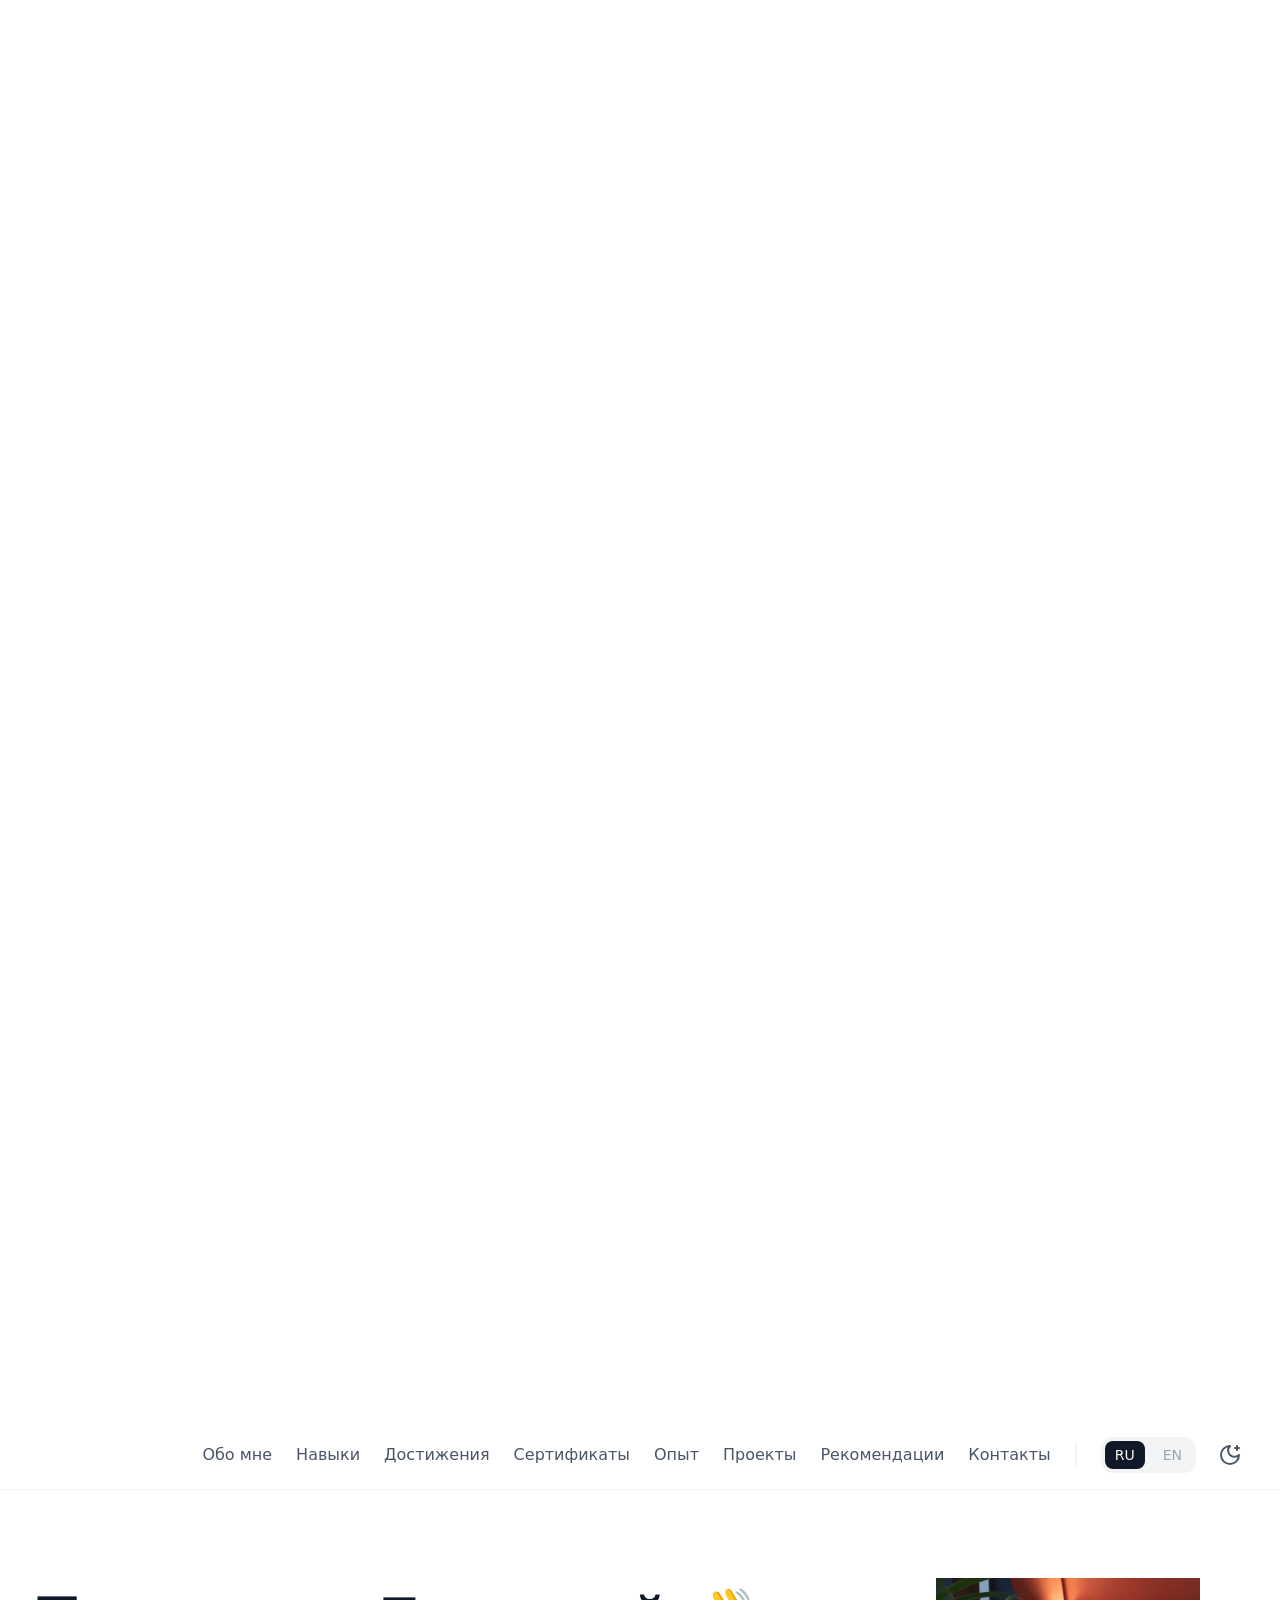
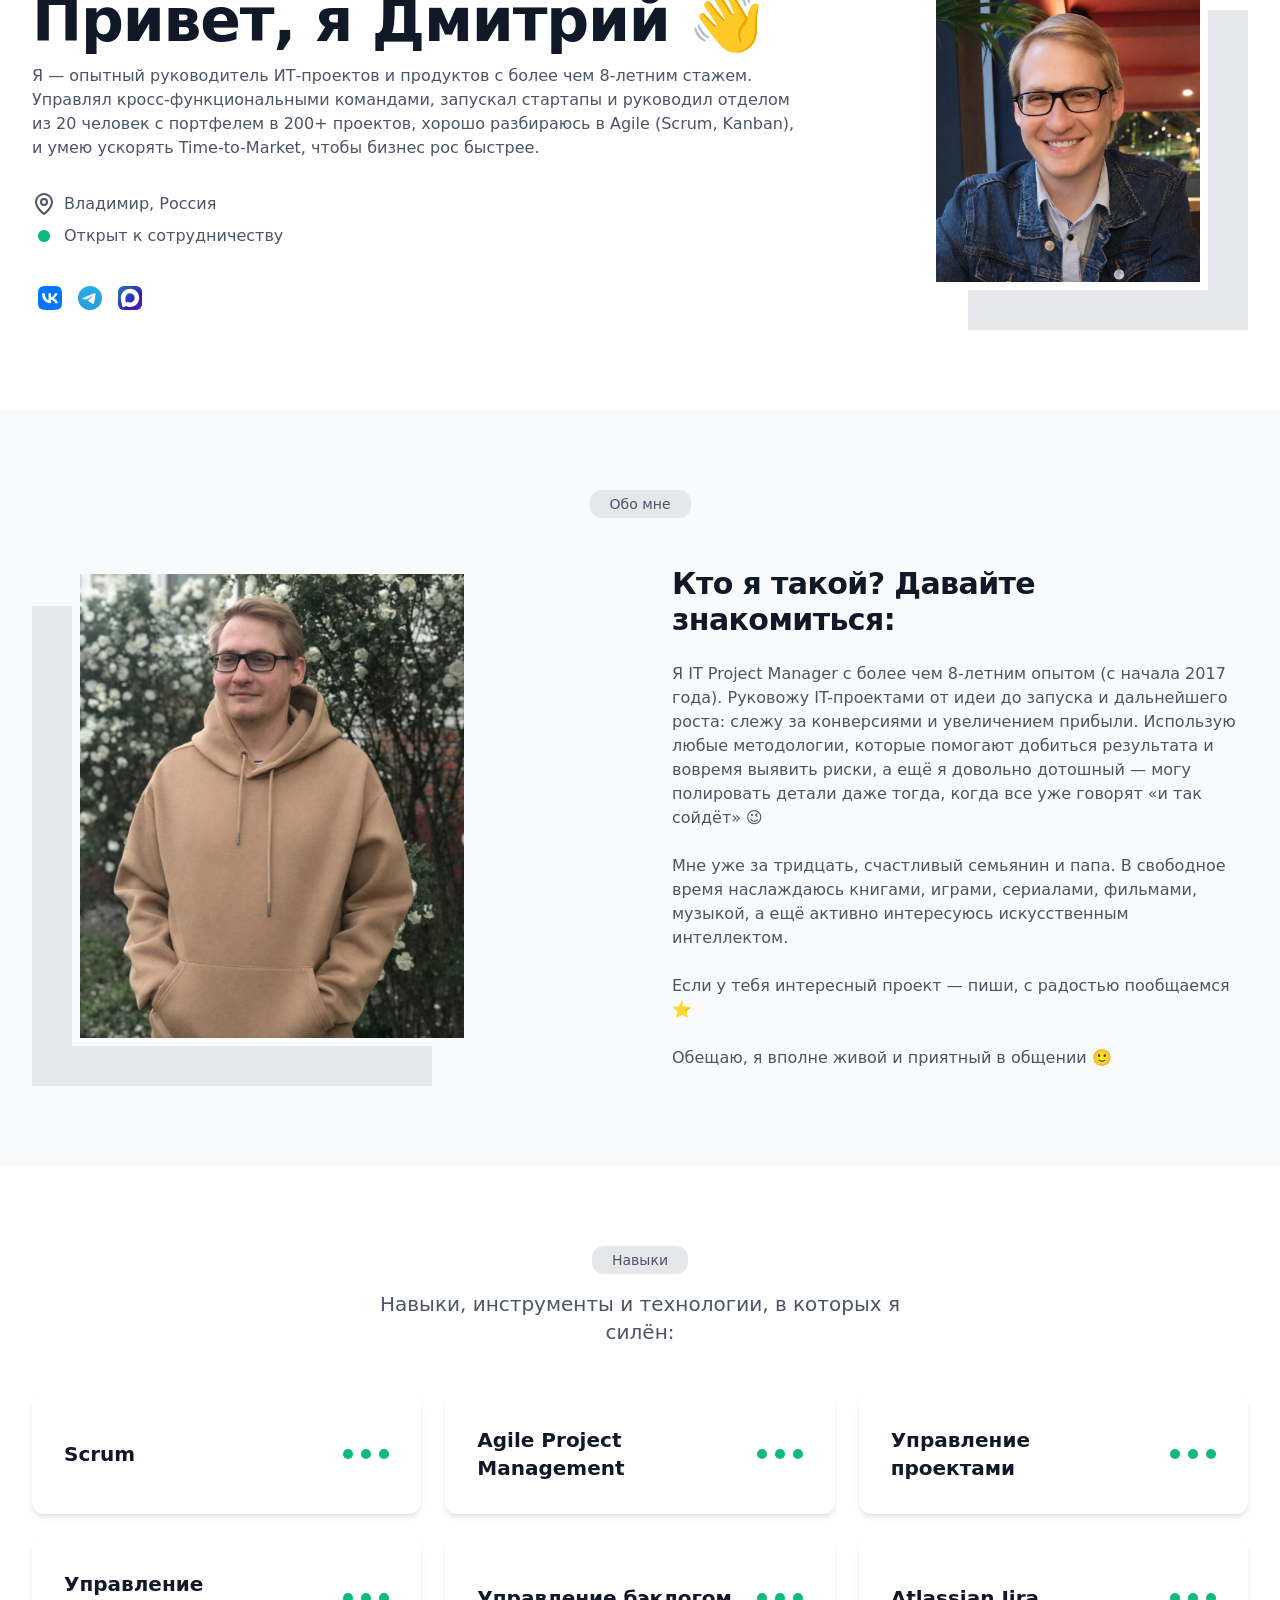
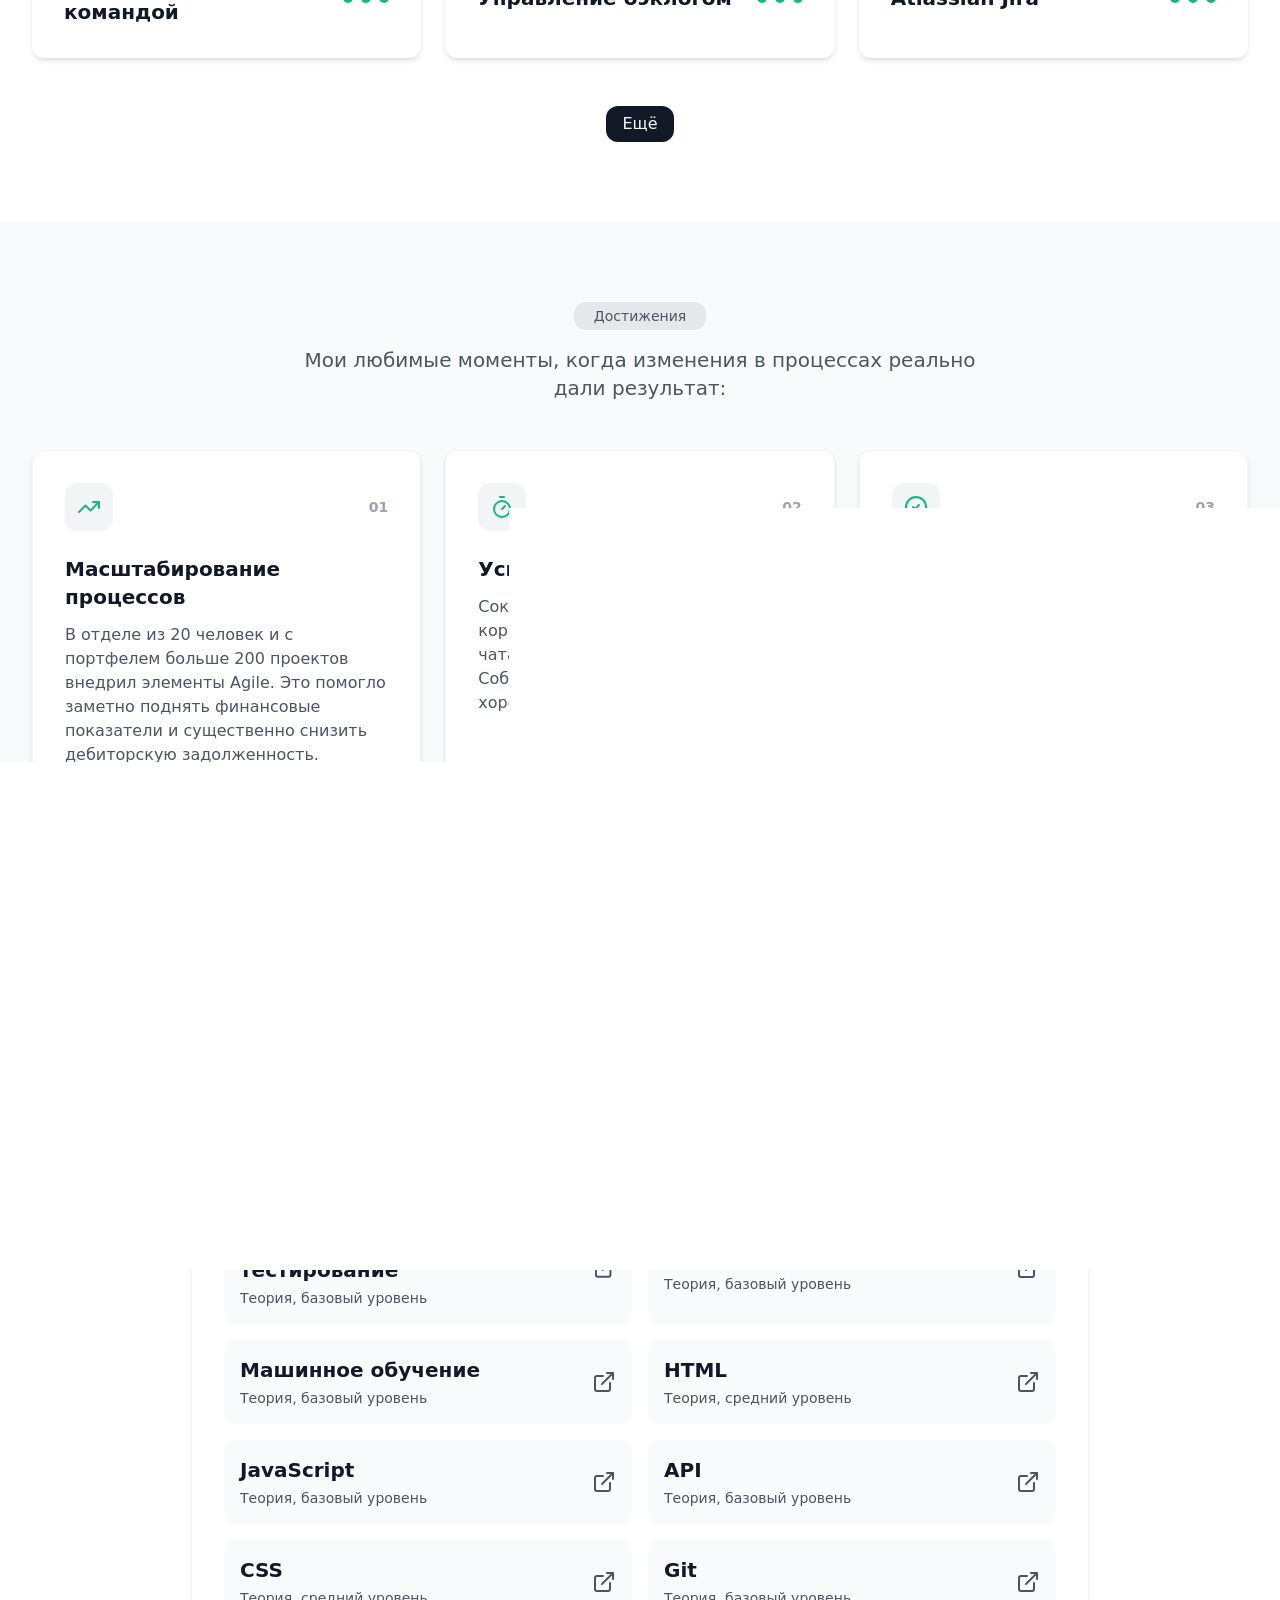
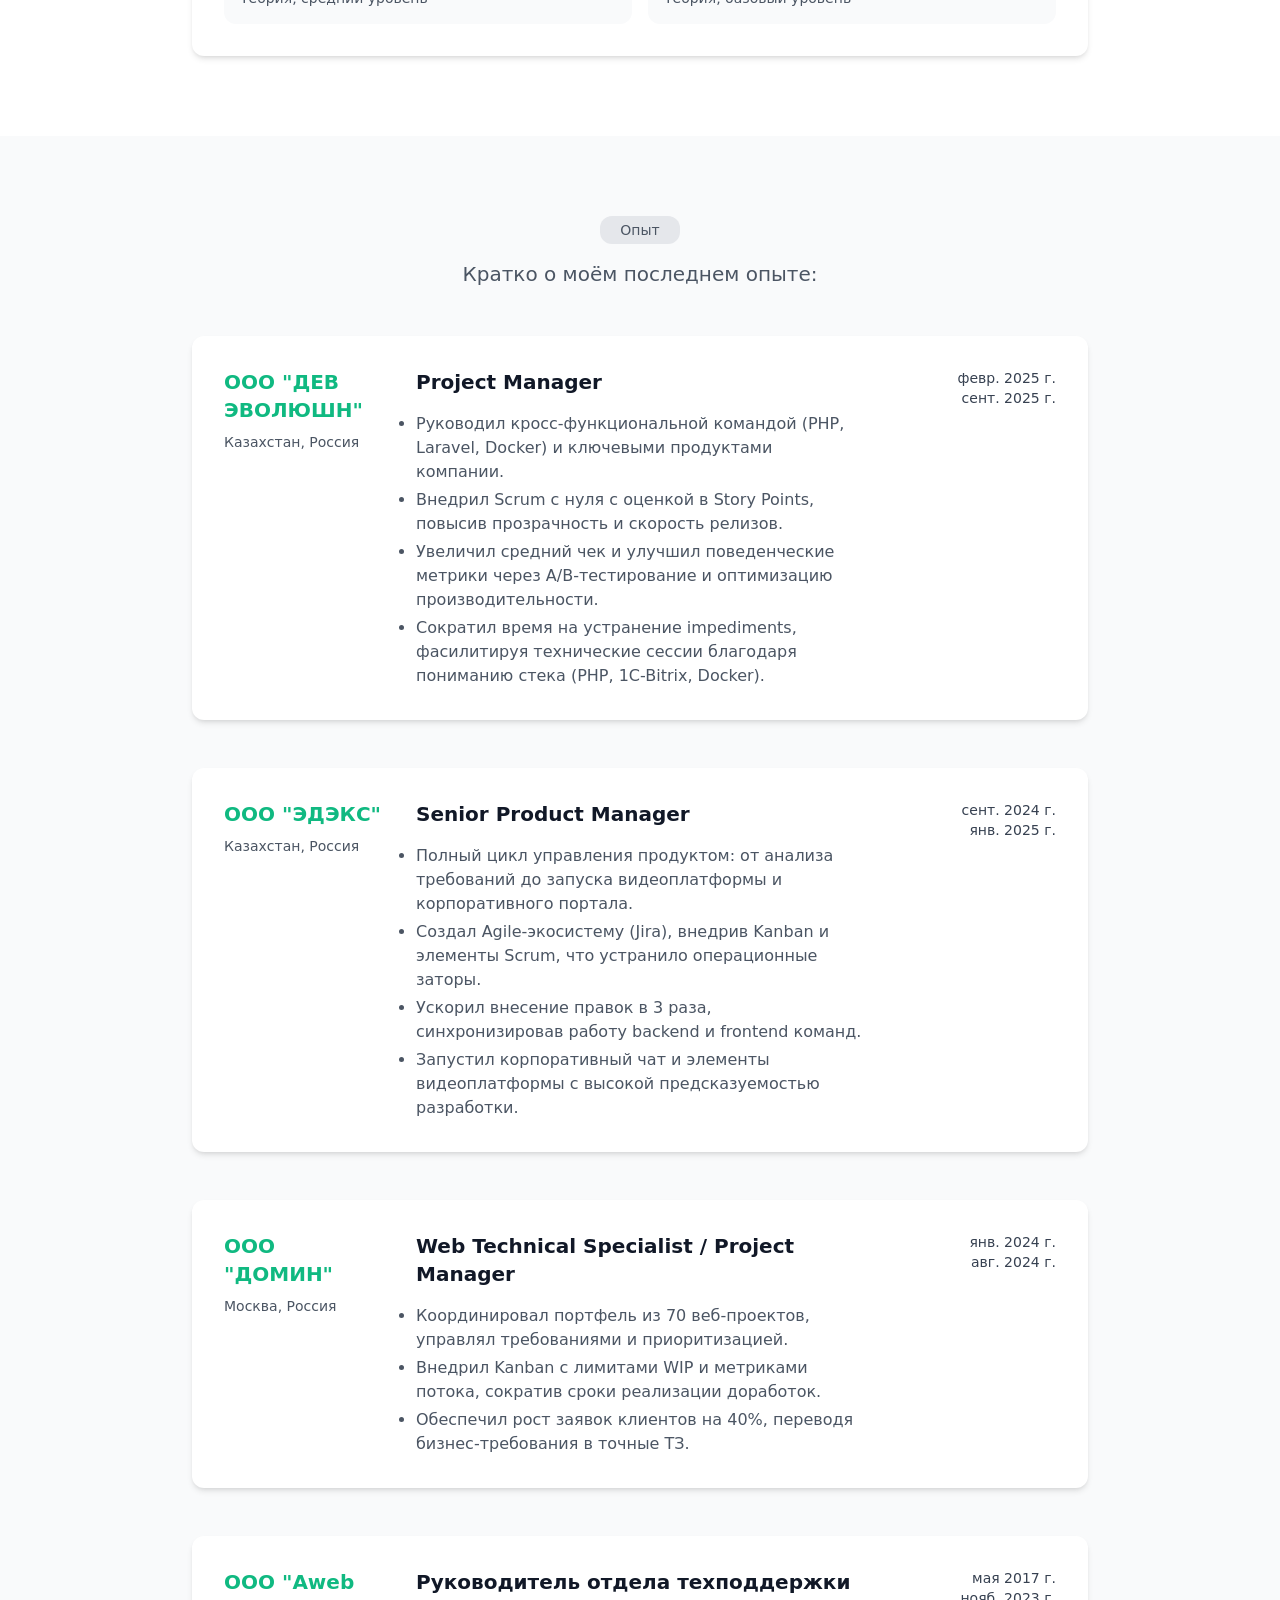
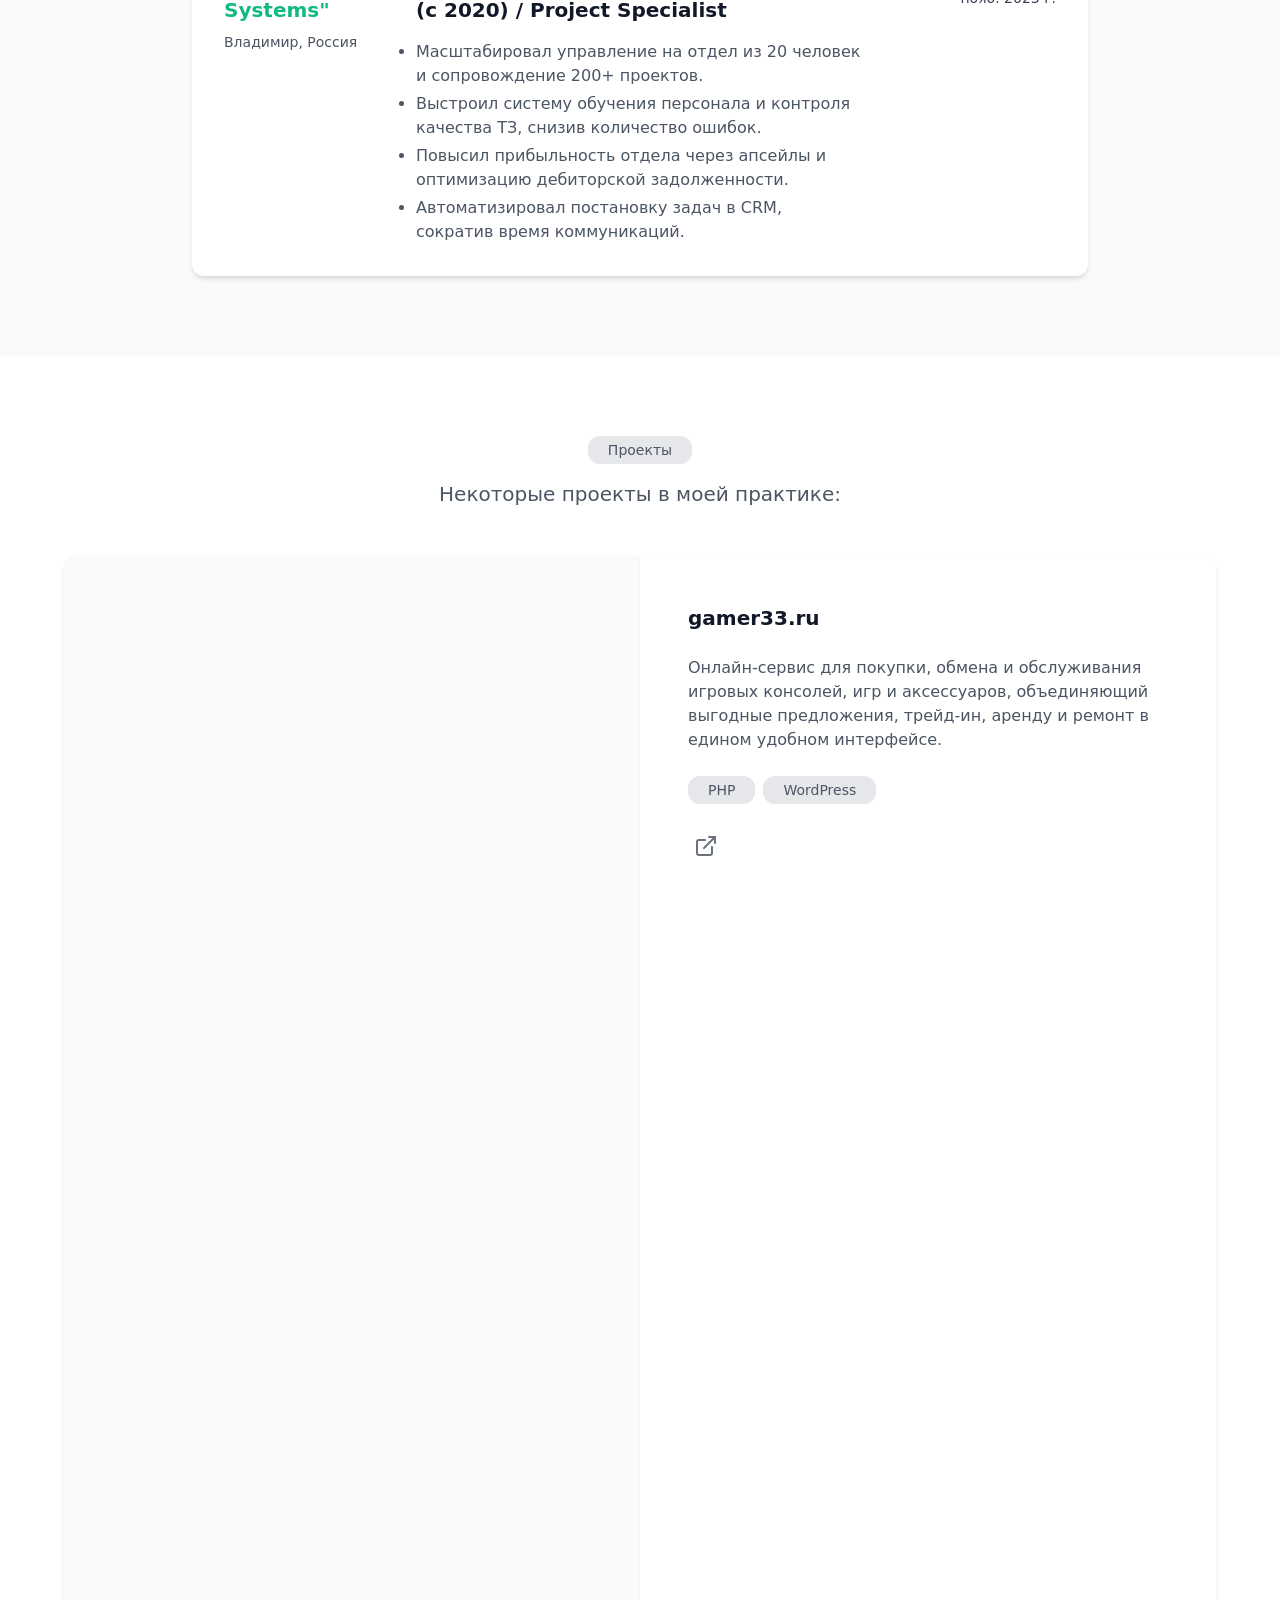
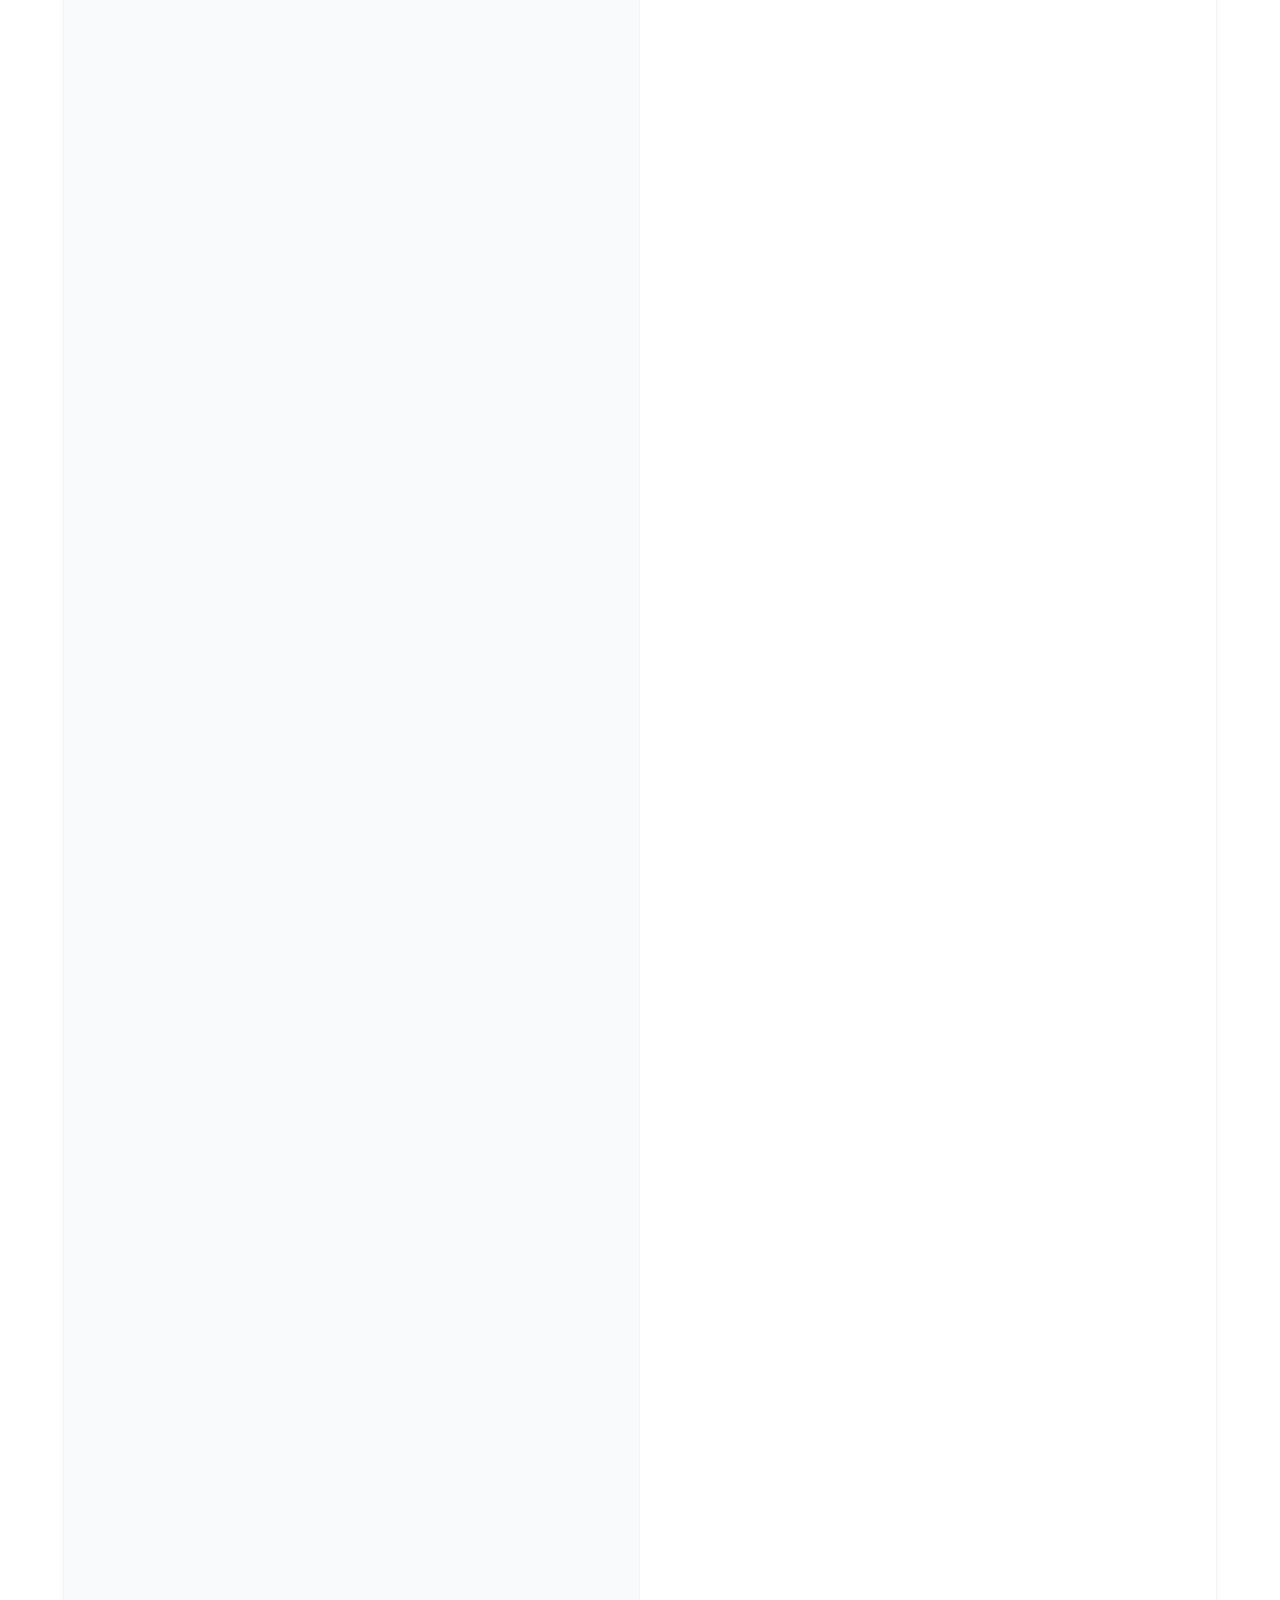
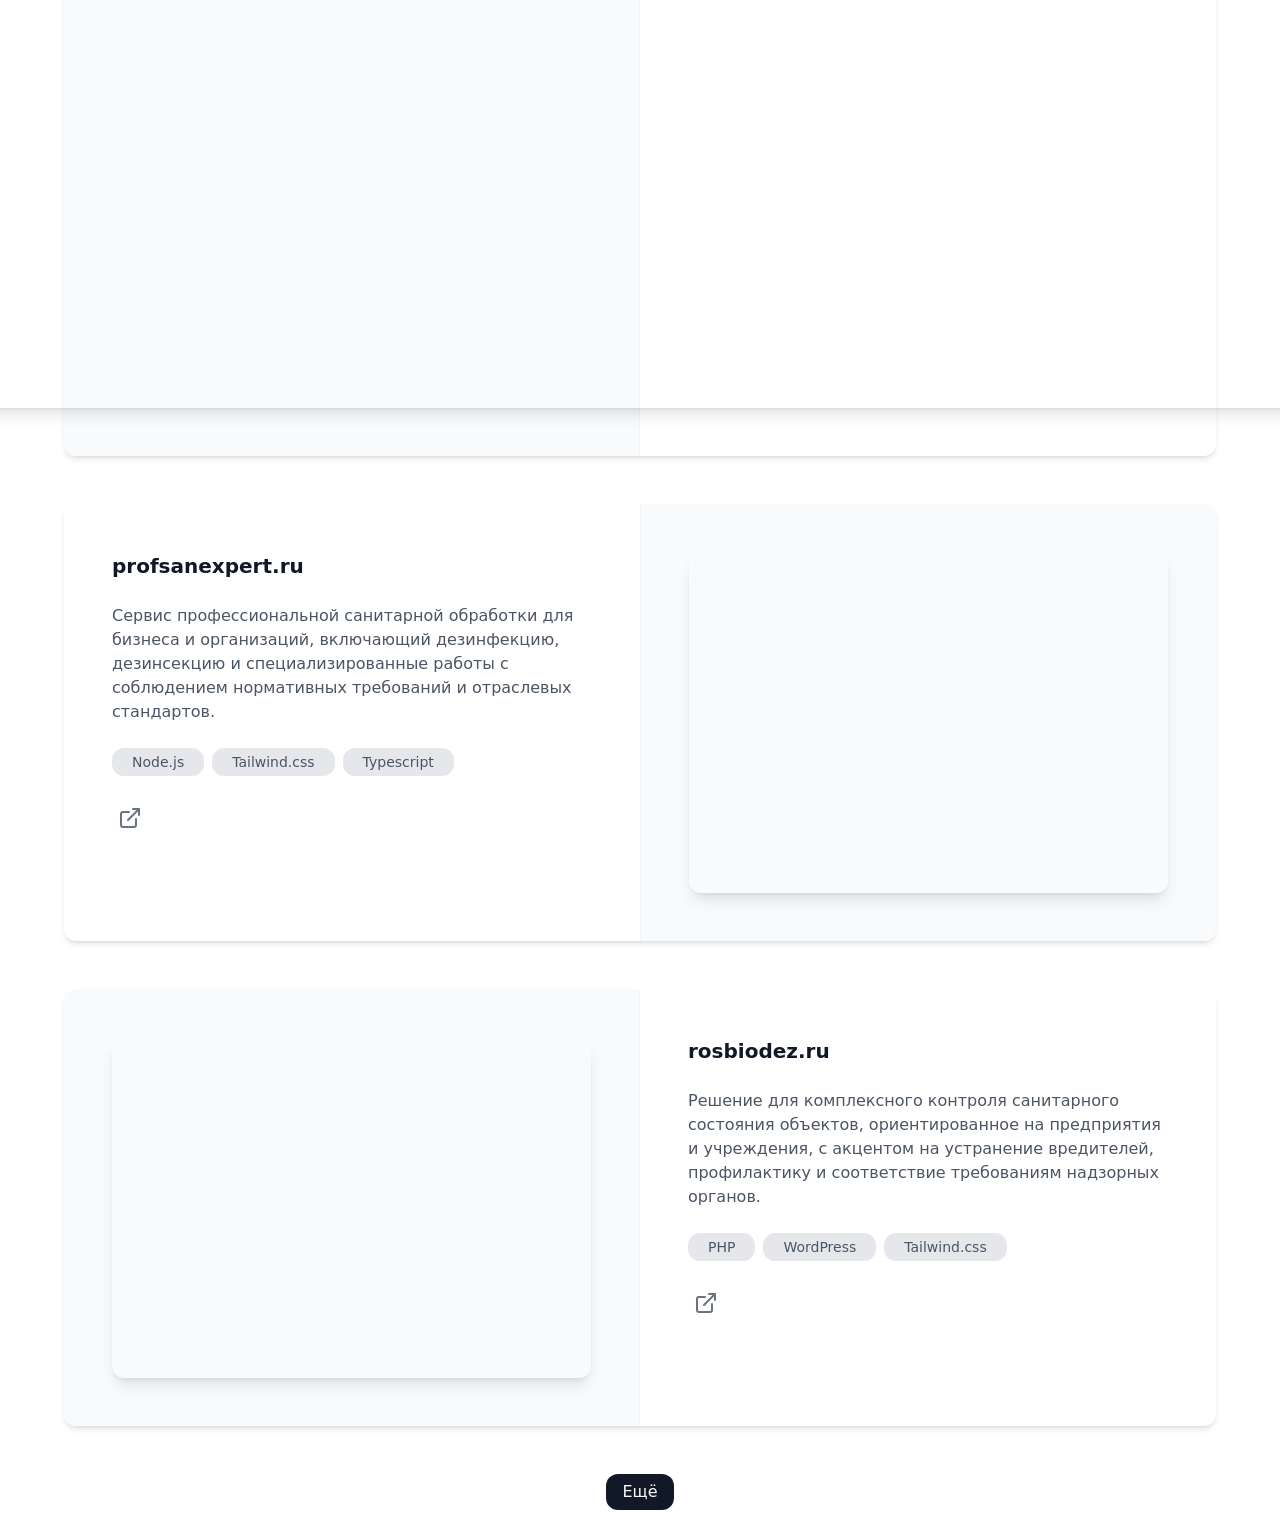
==== commit a28cab3c: "upd" ====
--- a/index.html
+++ b/index.html
@@ -1 +1 @@
-<!DOCTYPE html><html lang="en" class="!scroll-smooth"><head><meta charSet="utf-8"/><link rel="stylesheet" href="/_next/static/css/79cfe32254ed8af0.css" data-precedence="next"/><title>Дмитрий Бармин | Руководитель ИТ-проектов из Владимира, Россия</title><meta name="theme-color" media="(prefers-color-scheme: light)" content="white"/><meta name="theme-color" media="(prefers-color-scheme: dark)" content="black"/><meta name="viewport" content="width=device-width, initial-scale=1"/><meta name="creator" content="Dmitry Barmin"/><script src="/_next/static/chunks/polyfills-78c92fac7aa8fdd8.js" noModule=""></script></head><body class="bg-gray text-gray-600 antialiased"><script>!function(){try{var d=document.documentElement,c=d.classList;c.remove('light','dark');var e=localStorage.getItem('theme');if('system'===e||(!e&&true)){var t='(prefers-color-scheme: dark)',m=window.matchMedia(t);if(m.media!==t||m.matches){d.style.colorScheme = 'dark';c.add('dark')}else{d.style.colorScheme = 'light';c.add('light')}}else if(e){c.add(e|| '')}if(e==='light'||e==='dark')d.style.colorScheme=e}catch(e){}}()</script><header class="sticky top-0 z-30 w-full border-b border-transparent bg-gray max-md:border-gray-100"><div class="mx-auto flex w-full max-w-7xl items-center justify-end gap-4 p-4 md:px-8"><div class="hidden items-center gap-6 md:flex"><ul class="flex list-none items-center gap-6"><li><a target="_self" class="text-base font-medium text-gray-600 transition-all hover:text-gray-900 active:text-gray-600" href="#about">Обо мне</a></li><li><a target="_self" class="text-base font-medium text-gray-600 transition-all hover:text-gray-900 active:text-gray-600" href="#skills">Навыки</a></li><li><a target="_self" class="text-base font-medium text-gray-600 transition-all hover:text-gray-900 active:text-gray-600" href="#highlights">Достижения</a></li><li><a target="_self" class="text-base font-medium text-gray-600 transition-all hover:text-gray-900 active:text-gray-600" href="#certificates">Сертификаты</a></li><li><a target="_self" class="text-base font-medium text-gray-600 transition-all hover:text-gray-900 active:text-gray-600" href="#experience">Опыт</a></li><li><a target="_self" class="text-base font-medium text-gray-600 transition-all hover:text-gray-900 active:text-gray-600" href="#work">Проекты</a></li><li><a target="_self" class="text-base font-medium text-gray-600 transition-all hover:text-gray-900 active:text-gray-600" href="#testimonials">Рекомендации</a></li><li><a target="_self" class="text-base font-medium text-gray-600 transition-all hover:text-gray-900 active:text-gray-600" href="#contact">Контакты</a></li></ul><div class="h-6 w-0.5 bg-gray-100"></div><div class="flex items-center gap-4"><div class="flex items-center gap-2 rounded-xl bg-gray-100 p-1"><button class="rounded-lg px-2.5 py-1 text-sm font-medium transition-colors bg-gray-900 text-gray-50">RU</button><button disabled="" class="rounded-lg px-2.5 py-1 text-sm font-medium transition-colors text-gray-400 cursor-not-allowed">EN</button></div><button class="relative flex justify-center items-center hover:bg-gray-100 active:bg-gray-200 rounded-lg p-1.5 transition-colors duration-200 [&amp;_svg]:stroke-gray-600 [&amp;_svg]:hover:stroke-gray-700 [&amp;_svg]:w-6 [&amp;_svg]:h-6"><svg xmlns="http://www.w3.org/2000/svg" width="24" height="24" viewBox="0 0 24 24" fill="none" stroke="currentColor" stroke-width="2" stroke-linecap="round" stroke-linejoin="round" class="lucide lucide-sun"><circle cx="12" cy="12" r="4"></circle><path d="M12 2v2"></path><path d="M12 20v2"></path><path d="m4.93 4.93 1.41 1.41"></path><path d="m17.66 17.66 1.41 1.41"></path><path d="M2 12h2"></path><path d="M20 12h2"></path><path d="m6.34 17.66-1.41 1.41"></path><path d="m19.07 4.93-1.41 1.41"></path></svg></button></div></div><button class="relative justify-center items-center hover:bg-gray-100 active:bg-gray-200 rounded-lg p-1.5 transition-colors duration-200 [&amp;_svg]:stroke-gray-600 [&amp;_svg]:hover:stroke-gray-700 [&amp;_svg]:w-6 [&amp;_svg]:h-6 flex md:hidden" type="button" aria-haspopup="dialog" aria-expanded="false" aria-controls="radix-:R16ja:" data-state="closed"><svg xmlns="http://www.w3.org/2000/svg" width="24" height="24" viewBox="0 0 24 24" fill="none" stroke="currentColor" stroke-width="2" stroke-linecap="round" stroke-linejoin="round" class="lucide lucide-menu"><line x1="4" x2="20" y1="12" y2="12"></line><line x1="4" x2="20" y1="6" y2="6"></line><line x1="4" x2="20" y1="18" y2="18"></line></svg></button></div></header><main class="flex min-h-screen w-full flex-col"><section class="w-full bg-gray py-16 md:py-20 2xl:py-24" id="hero"><div class="mx-auto flex w-full max-w-7xl flex-col gap-6 px-4 md:gap-12 md:px-8"><div class="flex flex-col gap-12 md:flex-row"><div class="flex items-center justify-center md:order-last md:flex-grow md:justify-end"><div class="relative h-[300px] w-[280px] md:h-[360px] md:w-[320px]"><img alt="Headshot of Dmitry" loading="lazy" width="1024" height="1024" decoding="async" data-nimg="1" class="absolute z-10 h-[280px] w-[240px] border-8 border-gray max-md:left-5 md:left-0 md:top-0 md:h-[320px] md:w-[280px]" style="color:transparent;object-fit:cover" src="/_next/static/media/dmitry-headshot.8a1f80c7.jpg"/><div class="absolute h-[280px] w-[280px] border-8 border-transparent bg-gray-200 max-md:top-5 md:bottom-0 md:right-0 md:h-[320px] md:w-[280px]"></div></div></div><div class="flex max-w-3xl flex-grow flex-col justify-center gap-8 md:order-first md:items-start md:justify-center 2xl:gap-12"><div class="flex flex-col gap-2"><h1 class="text-4xl font-semibold md:font-bold md:text-5xl md:tracking-[-0.02em] lg:text-6xl lg:leading-[72px] text-gray-900">Привет, я Дмитрий<!-- --> <span class="inline-block animate-waving-hand">👋</span></h1><p class="text-normal text-base">Я — опытный руководитель ИТ-проектов и продуктов с более чем 8-летним стажем. Управлял кросс-функциональными командами, запускал стартапы и руководил отделом из 20 человек с портфелем в 200+ проектов, хорошо разбираюсь в Agile (Scrum, Kanban), и умею ускорять Time-to-Market, чтобы бизнес рос быстрее.</p></div><div class="flex flex-col gap-2"><div class="flex gap-2"><svg xmlns="http://www.w3.org/2000/svg" width="24" height="24" viewBox="0 0 24 24" fill="none" stroke="currentColor" stroke-width="2" stroke-linecap="round" stroke-linejoin="round" class="stroke-gray-600"><path d="M20 10c0 6-8 12-8 12s-8-6-8-12a8 8 0 0 1 16 0Z"></path><circle cx="12" cy="10" r="3"></circle></svg><p class="text-normal text-base">Владимир, Россия</p></div><div class="flex items-center gap-2"><div class="flex h-6 w-6 items-center justify-center"><span class="relative flex h-3 w-3"><span class="absolute inline-flex h-full w-full animate-ping rounded-full bg-emerald-400 opacity-75"></span><span class="relative inline-flex h-3 w-3 rounded-full bg-emerald-500"></span></span></div><p class="text-normal text-base">Открыт к сотрудничеству</p></div></div><div class="flex gap-1"><button class="relative flex justify-center items-center hover:bg-gray-100 active:bg-gray-200 rounded-lg p-1.5 transition-colors duration-200 [&amp;_svg]:stroke-gray-600 [&amp;_svg]:hover:stroke-gray-700 [&amp;_svg]:w-6 [&amp;_svg]:h-6"><svg viewBox="0 0 1000 1000" aria-hidden="true"><path fill="#0077FF" d="M479.6,1000.4h41.7c226.7,0,339.6,0,409.6-70c69.6-70,69.6-183.3,69.6-409.2v-42.5c0-225,0-338.3-69.6-408.3c-70-70-183.3-70-409.6-70h-41.7c-226.7,0-339.6,0-409.6,70C0.5,140.4,0.5,253.8,0.5,479.6v42.5c0,225,0,338.3,70,408.3S253.8,1000.4,479.6,1000.4z"></path><path fill="#FFFFFF" d="M532.6,720.8c-227.9,0-357.9-156.2-363.3-416.2h114.2c3.8,190.8,87.9,271.7,154.6,288.3V304.6h107.5v164.6c65.8-7.1,135-82.1,158.3-164.6h107.5c-17.8,86.5-70.8,161.7-146.3,207.5C749.4,554,811.7,630,836.3,720.8H718c-22.3-79.8-90.3-138.4-172.5-148.8v148.8H532.6z"></path></svg></button><button class="relative flex justify-center items-center hover:bg-gray-100 active:bg-gray-200 rounded-lg p-1.5 transition-colors duration-200 [&amp;_svg]:stroke-gray-600 [&amp;_svg]:hover:stroke-gray-700 [&amp;_svg]:w-6 [&amp;_svg]:h-6"><svg viewBox="0 0 1000 1000" aria-hidden="true"><defs><linearGradient id=":R3e2raja:" x1="0" y1="0" x2="0" y2="1"><stop offset="0" stop-color="#2AABEE"></stop><stop offset="1" stop-color="#229ED9"></stop></linearGradient></defs><circle cx="500" cy="500" r="500" fill="url(#:R3e2raja:)"></circle><path fill="#FFFFFF" d="M226.3,494.7c145.8-63.5,243-105.4,291.6-125.6c138.9-57.8,167.7-67.8,186.5-68.1c4.1-0.1,13.4,1,19.4,5.8c5.1,4.1,6.5,9.6,7.1,13.5s1.5,12.8,0.8,19.7c-7.5,79.1-40.1,270.9-56.6,359.5c-7,37.5-20.8,50-34.2,51.3c-29,2.7-51.1-19.2-79.2-37.6c-44-28.8-68.9-46.8-111.6-75c-49.4-32.5-17.4-50.4,10.8-79.6c7.4-7.6,135.3-124,137.8-134.6c0.3-1.3,0.6-6.2-2.3-8.8s-7.2-1.7-10.4-1c-4.4,1-74.7,47.5-210.9,139.4c-20,13.7-38,20.4-54.2,20c-17.9-0.4-52.2-10.1-77.7-18.4c-31.3-10.2-56.2-15.6-54-32.8C190.3,513.3,202.7,504.1,226.3,494.7z"></path></svg></button><button class="relative flex justify-center items-center hover:bg-gray-100 active:bg-gray-200 rounded-lg p-1.5 transition-colors duration-200 [&amp;_svg]:stroke-gray-600 [&amp;_svg]:hover:stroke-gray-700 [&amp;_svg]:w-6 [&amp;_svg]:h-6"><svg viewBox="0 0 1000 1000" aria-hidden="true"><defs><linearGradient id=":R3u2raja:" x1="0" y1="0" x2="1" y2="1"><stop offset="0" stop-color="#4CF"></stop><stop offset=".662" stop-color="#53E"></stop><stop offset="1" stop-color="#93D"></stop></linearGradient><radialGradient id=":R3u2rajaH1:" cx="-87.392" cy="1166.116" r="500" fx="-87.392" fy="1166.116" gradientTransform="rotate(51.356 1551.478 559.3)scale(2.42703433 1)"><stop offset="0" stop-color="#00F"></stop><stop offset="1" stop-opacity="0"></stop></radialGradient></defs><rect width="1000" height="1000" fill="url(#:R3u2raja:)" ry="249.681"></rect><rect width="1000" height="1000" fill="url(#:R3u2rajaH1:)" ry="249.681"></rect><path fill="#FFFFFF" fill-rule="evenodd" d="M508.211 878.328c-75.007 0-109.864-10.95-170.453-54.75-38.325 49.275-159.686 87.783-164.979 21.9 0-49.456-10.95-91.248-23.36-136.873-14.782-56.21-31.572-118.807-31.572-209.508 0-216.626 177.754-379.597 388.357-379.597 210.785 0 375.947 171.001 375.947 381.604.707 207.346-166.595 376.118-373.94 377.224m3.103-571.585c-102.564-5.292-182.499 65.7-200.201 177.024-14.6 92.162 11.315 204.398 33.397 210.238 10.585 2.555 37.23-18.98 53.837-35.587a189.8 189.8 0 0 0 92.71 33.032c106.273 5.112 197.08-75.794 204.215-181.95 4.154-106.382-77.67-196.486-183.958-202.574Z" clip-rule="evenodd"></path></svg></button></div></div></div></div></section><section class="w-full py-16 md:py-20 2xl:py-24 bg-gray-50" id="about"><div class="mx-auto flex w-full max-w-7xl flex-col gap-6 px-4 md:gap-12 md:px-8"><div class="self-center"><div class="flex items-center justify-center rounded-xl bg-gray-200 px-5 py-1"><p class="text-normal text-sm font-medium">Обо мне</p></div></div><div class="flex w-full flex-col justify-between gap-12 md:flex-row"><div class="flex justify-center md:order-first md:justify-end"><div class="relative h-[380px] w-[320px] md:h-[460px] md:w-[380px] lg:h-[520px] lg:w-[440px]"><img alt="Fullpose of Dmitry" loading="lazy" width="1024" height="1536" decoding="async" data-nimg="1" class="absolute z-10 h-[360px] w-[280px] border-8 border-gray-50 max-md:left-5 md:right-0 md:top-0 md:h-[420px] md:w-[340px] lg:h-[480px] lg:w-[400px]" style="color:transparent;object-fit:cover" src="/_next/static/media/dmitry-full-pose.536ea864.jpg"/><div class="absolute h-[360px] w-[320px] border-8 border-transparent bg-gray-200 max-md:top-5 md:bottom-0 md:left-0 md:h-[420px] md:w-[340px] lg:h-[480px] lg:w-[400px]"></div></div></div><div class="flex max-w-xl flex-col gap-6"><h3 class="text-2xl md:text-3xl font-semibold tracking-[-0.02em] text-gray-900">Кто я такой? Давайте знакомиться:</h3><p class="text-normal text-base">Я IT Project Manager с более чем 8-летним опытом (с начала 2017 года). Руковожу IT-проектами от идеи до запуска и дальнейшего роста: слежу за конверсиями и увеличением прибыли. Использую любые методологии, которые помогают добиться результата и вовремя выявить риски, а ещё я довольно дотошный — могу полировать детали даже тогда, когда все уже говорят «и так сойдёт» 😉</p><p class="text-normal text-base">Мне уже за тридцать, счастливый семьянин и папа. В свободное время наслаждаюсь книгами, играми, сериалами, фильмами, музыкой, а ещё активно интересуюсь искусственным интеллектом.</p><p class="text-normal text-base">Если у тебя интересный проект — пиши, с радостью пообщаемся ⭐</p><p class="text-normal text-base">Обещаю, я вполне живой и приятный в общении 🙂</p></div></div></div></section><section class="w-full bg-gray py-16 md:py-20 2xl:py-24" id="skills"><div class="mx-auto flex w-full max-w-7xl flex-col gap-6 px-4 md:gap-12 md:px-8"><div class="flex flex-col items-center gap-4"><div class="self-center"><div class="flex items-center justify-center rounded-xl bg-gray-200 px-5 py-1"><p class="text-normal text-sm font-medium">Навыки</p></div></div><p class="text-normal text-lg md:text-xl max-w-xl text-center">Навыки, инструменты и технологии, в которых я силён:</p></div><div class="grid grid-cols-1 gap-6 md:grid-cols-3"><div class="rounded-xl bg-gray shadow-md dark:bg-gray-100 dark:shadow-2xl flex w-full items-center justify-between gap-6 p-6 md:p-8 animate-fade-in-up"><p class="text-lg md:text-xl font-semibold text-gray-900">Scrum</p><div class="flex items-center gap-3"><div class="flex gap-2"><span class="h-2.5 w-2.5 rounded-full bg-emerald-500"></span><span class="h-2.5 w-2.5 rounded-full bg-emerald-500"></span><span class="h-2.5 w-2.5 rounded-full bg-emerald-500"></span></div></div></div><div class="rounded-xl bg-gray shadow-md dark:bg-gray-100 dark:shadow-2xl flex w-full items-center justify-between gap-6 p-6 md:p-8 animate-fade-in-up"><p class="text-lg md:text-xl font-semibold text-gray-900">Agile Project Management</p><div class="flex items-center gap-3"><div class="flex gap-2"><span class="h-2.5 w-2.5 rounded-full bg-emerald-500"></span><span class="h-2.5 w-2.5 rounded-full bg-emerald-500"></span><span class="h-2.5 w-2.5 rounded-full bg-emerald-500"></span></div></div></div><div class="rounded-xl bg-gray shadow-md dark:bg-gray-100 dark:shadow-2xl flex w-full items-center justify-between gap-6 p-6 md:p-8 animate-fade-in-up"><p class="text-lg md:text-xl font-semibold text-gray-900">Управление проектами</p><div class="flex items-center gap-3"><div class="flex gap-2"><span class="h-2.5 w-2.5 rounded-full bg-emerald-500"></span><span class="h-2.5 w-2.5 rounded-full bg-emerald-500"></span><span class="h-2.5 w-2.5 rounded-full bg-emerald-500"></span></div></div></div><div class="rounded-xl bg-gray shadow-md dark:bg-gray-100 dark:shadow-2xl flex w-full items-center justify-between gap-6 p-6 md:p-8 animate-fade-in-up"><p class="text-lg md:text-xl font-semibold text-gray-900">Управление командой</p><div class="flex items-center gap-3"><div class="flex gap-2"><span class="h-2.5 w-2.5 rounded-full bg-emerald-500"></span><span class="h-2.5 w-2.5 rounded-full bg-emerald-500"></span><span class="h-2.5 w-2.5 rounded-full bg-emerald-500"></span></div></div></div><div class="rounded-xl bg-gray shadow-md dark:bg-gray-100 dark:shadow-2xl flex w-full items-center justify-between gap-6 p-6 md:p-8 animate-fade-in-up"><p class="text-lg md:text-xl font-semibold text-gray-900">Управление бэклогом</p><div class="flex items-center gap-3"><div class="flex gap-2"><span class="h-2.5 w-2.5 rounded-full bg-emerald-500"></span><span class="h-2.5 w-2.5 rounded-full bg-emerald-500"></span><span class="h-2.5 w-2.5 rounded-full bg-emerald-500"></span></div></div></div><div class="rounded-xl bg-gray shadow-md dark:bg-gray-100 dark:shadow-2xl flex w-full items-center justify-between gap-6 p-6 md:p-8 animate-fade-in-up"><p class="text-lg md:text-xl font-semibold text-gray-900">Atlassian Jira</p><div class="flex items-center gap-3"><div class="flex gap-2"><span class="h-2.5 w-2.5 rounded-full bg-emerald-500"></span><span class="h-2.5 w-2.5 rounded-full bg-emerald-500"></span><span class="h-2.5 w-2.5 rounded-full bg-emerald-500"></span></div></div></div></div><div class="flex justify-center"><button class="inline-flex items-center justify-center rounded-xl bg-gray-900 px-4 py-1.5 font-medium text-gray-50 transition-colors duration-200 hover:bg-gray-700 active:bg-gray-800">Ещё</button></div></div></section><section class="w-full py-16 md:py-20 2xl:py-24 bg-gray-50" id="highlights"><div class="mx-auto flex w-full max-w-7xl flex-col gap-6 px-4 md:gap-12 md:px-8"><div class="flex flex-col items-center gap-4"><div class="self-center"><div class="flex items-center justify-center rounded-xl bg-gray-200 px-5 py-1"><p class="text-normal text-sm font-medium">Достижения</p></div></div><p class="text-normal text-lg md:text-xl max-w-2xl text-center">Мои любимые моменты, когда изменения в процессах реально дали результат:</p></div><div class="grid grid-cols-1 gap-6 md:grid-cols-3"><div class="rounded-xl bg-gray shadow-md dark:bg-gray-100 dark:shadow-2xl flex h-full flex-col gap-6 border border-gray-100 p-8"><div class="flex items-center justify-between"><div class="flex h-12 w-12 items-center justify-center rounded-xl bg-gray-100"><svg xmlns="http://www.w3.org/2000/svg" width="24" height="24" viewBox="0 0 24 24" fill="none" stroke="currentColor" stroke-width="2" stroke-linecap="round" stroke-linejoin="round" class="h-6 w-6 stroke-emerald-500"><polyline points="22 7 13.5 15.5 8.5 10.5 2 17"></polyline><polyline points="16 7 22 7 22 13"></polyline></svg></div><span class="text-sm font-semibold text-gray-400">0<!-- -->1</span></div><div class="flex flex-col gap-3"><p class="text-lg md:text-xl font-semibold text-gray-900">Масштабирование процессов</p><p class="text-normal text-base">В отделе из 20 человек и с портфелем больше 200 проектов внедрил элементы Agile. Это помогло заметно поднять финансовые показатели и существенно снизить дебиторскую задолженность.</p></div></div><div class="rounded-xl bg-gray shadow-md dark:bg-gray-100 dark:shadow-2xl flex h-full flex-col gap-6 border border-gray-100 p-8"><div class="flex items-center justify-between"><div class="flex h-12 w-12 items-center justify-center rounded-xl bg-gray-100"><svg xmlns="http://www.w3.org/2000/svg" width="24" height="24" viewBox="0 0 24 24" fill="none" stroke="currentColor" stroke-width="2" stroke-linecap="round" stroke-linejoin="round" class="h-6 w-6 stroke-emerald-500"><line x1="10" x2="14" y1="2" y2="2"></line><line x1="12" x2="15" y1="14" y2="11"></line><circle cx="12" cy="14" r="8"></circle></svg></div><span class="text-sm font-semibold text-gray-400">0<!-- -->2</span></div><div class="flex flex-col gap-3"><p class="text-lg md:text-xl font-semibold text-gray-900">Ускорение Time‑to‑Market</p><p class="text-normal text-base">Сократил время вывода на рынок для корпоративной видеоплатформы и чата с недель до нескольких дней. Собрал удобную экосистему из Jira и хорошо синхронизировал команды.</p></div></div><div class="rounded-xl bg-gray shadow-md dark:bg-gray-100 dark:shadow-2xl flex h-full flex-col gap-6 border border-gray-100 p-8"><div class="flex items-center justify-between"><div class="flex h-12 w-12 items-center justify-center rounded-xl bg-gray-100"><svg xmlns="http://www.w3.org/2000/svg" width="24" height="24" viewBox="0 0 24 24" fill="none" stroke="currentColor" stroke-width="2" stroke-linecap="round" stroke-linejoin="round" class="h-6 w-6 stroke-emerald-500"><path d="M12 22c5.523 0 10-4.477 10-10S17.523 2 12 2 2 6.477 2 12s4.477 10 10 10z"></path><path d="m9 12 2 2 4-4"></path></svg></div><span class="text-sm font-semibold text-gray-400">0<!-- -->3</span></div><div class="flex flex-col gap-3"><p class="text-lg md:text-xl font-semibold text-gray-900">Рост заявок и SEO</p><p class="text-normal text-base">Поднял количество клиентских заявок на 40% и обеспечил поисковый рост для 80% проектов благодаря внедрению Kanban и оптимизации техпроцессов.</p></div></div></div></div></section><section class="w-full bg-gray py-16 md:py-20 2xl:py-24" id="certificates"><div class="mx-auto flex w-full max-w-7xl flex-col gap-6 px-4 md:gap-12 md:px-8"><div class="flex flex-col items-center gap-4"><div class="self-center"><div class="flex items-center justify-center rounded-xl bg-gray-200 px-5 py-1"><p class="text-normal text-sm font-medium">Сертификаты</p></div></div><p class="text-normal text-lg md:text-xl max-w-2xl text-center">Прошел аккредитацию и подтверждаю квалификацию официальными сертификатами:</p><div class="flex items-center gap-4"><div class="flex h-14 w-14 items-center justify-center rounded-xl bg-gray-100 text-gray-900"><img alt="Минцифры" loading="lazy" width="32" height="32" decoding="async" data-nimg="1" class="block h-8 w-8 dark:hidden" style="color:transparent" src="/images/mincifry-logo.svg"/><img alt="Минцифры" loading="lazy" width="32" height="32" decoding="async" data-nimg="1" class="hidden h-8 w-8 dark:block" style="color:transparent" src="/images/mincifry-logo-white.svg"/></div><div class="flex flex-col items-start gap-1"><p class="text-lg md:text-xl font-semibold text-gray-900">Минцифры</p><p class="text-sm text-gray-600">Государственная аккредитация</p></div></div></div><div class="rounded-xl bg-gray shadow-md dark:bg-gray-100 dark:shadow-2xl mx-auto w-full max-w-4xl flex flex-col gap-4 p-6 md:p-8"><div class="grid grid-cols-1 gap-4 md:grid-cols-2"><button class="flex w-full items-center justify-between rounded-xl bg-gray-50 p-4 text-left hover:bg-gray-100" type="button" aria-haspopup="dialog" aria-expanded="false" aria-controls="radix-:R6araja:" data-state="closed"><div class="flex flex-col gap-1"><p class="text-lg md:text-xl font-semibold text-gray-900">Функциональное тестирование</p><p class="text-sm text-gray-600">Теория, <!-- -->базовый уровень</p></div><svg xmlns="http://www.w3.org/2000/svg" width="24" height="24" viewBox="0 0 24 24" fill="none" stroke="currentColor" stroke-width="2" stroke-linecap="round" stroke-linejoin="round" class="stroke-gray-600"><path d="M18 13v6a2 2 0 0 1-2 2H5a2 2 0 0 1-2-2V8a2 2 0 0 1 2-2h6"></path><polyline points="15 3 21 3 21 9"></polyline><line x1="10" x2="21" y1="14" y2="3"></line></svg></button><button class="flex w-full items-center justify-between rounded-xl bg-gray-50 p-4 text-left hover:bg-gray-100" type="button" aria-haspopup="dialog" aria-expanded="false" aria-controls="radix-:Raaraja:" data-state="closed"><div class="flex flex-col gap-1"><p class="text-lg md:text-xl font-semibold text-gray-900">Docker</p><p class="text-sm text-gray-600">Теория, <!-- -->базовый уровень</p></div><svg xmlns="http://www.w3.org/2000/svg" width="24" height="24" viewBox="0 0 24 24" fill="none" stroke="currentColor" stroke-width="2" stroke-linecap="round" stroke-linejoin="round" class="stroke-gray-600"><path d="M18 13v6a2 2 0 0 1-2 2H5a2 2 0 0 1-2-2V8a2 2 0 0 1 2-2h6"></path><polyline points="15 3 21 3 21 9"></polyline><line x1="10" x2="21" y1="14" y2="3"></line></svg></button><button class="flex w-full items-center justify-between rounded-xl bg-gray-50 p-4 text-left hover:bg-gray-100" type="button" aria-haspopup="dialog" aria-expanded="false" aria-controls="radix-:Rearaja:" data-state="closed"><div class="flex flex-col gap-1"><p class="text-lg md:text-xl font-semibold text-gray-900">Машинное обучение</p><p class="text-sm text-gray-600">Теория, <!-- -->базовый уровень</p></div><svg xmlns="http://www.w3.org/2000/svg" width="24" height="24" viewBox="0 0 24 24" fill="none" stroke="currentColor" stroke-width="2" stroke-linecap="round" stroke-linejoin="round" class="stroke-gray-600"><path d="M18 13v6a2 2 0 0 1-2 2H5a2 2 0 0 1-2-2V8a2 2 0 0 1 2-2h6"></path><polyline points="15 3 21 3 21 9"></polyline><line x1="10" x2="21" y1="14" y2="3"></line></svg></button><button class="flex w-full items-center justify-between rounded-xl bg-gray-50 p-4 text-left hover:bg-gray-100" type="button" aria-haspopup="dialog" aria-expanded="false" aria-controls="radix-:Riaraja:" data-state="closed"><div class="flex flex-col gap-1"><p class="text-lg md:text-xl font-semibold text-gray-900">HTML</p><p class="text-sm text-gray-600">Теория, <!-- -->средний уровень</p></div><svg xmlns="http://www.w3.org/2000/svg" width="24" height="24" viewBox="0 0 24 24" fill="none" stroke="currentColor" stroke-width="2" stroke-linecap="round" stroke-linejoin="round" class="stroke-gray-600"><path d="M18 13v6a2 2 0 0 1-2 2H5a2 2 0 0 1-2-2V8a2 2 0 0 1 2-2h6"></path><polyline points="15 3 21 3 21 9"></polyline><line x1="10" x2="21" y1="14" y2="3"></line></svg></button><button class="flex w-full items-center justify-between rounded-xl bg-gray-50 p-4 text-left hover:bg-gray-100" type="button" aria-haspopup="dialog" aria-expanded="false" aria-controls="radix-:Rmaraja:" data-state="closed"><div class="flex flex-col gap-1"><p class="text-lg md:text-xl font-semibold text-gray-900">JavaScript</p><p class="text-sm text-gray-600">Теория, <!-- -->базовый уровень</p></div><svg xmlns="http://www.w3.org/2000/svg" width="24" height="24" viewBox="0 0 24 24" fill="none" stroke="currentColor" stroke-width="2" stroke-linecap="round" stroke-linejoin="round" class="stroke-gray-600"><path d="M18 13v6a2 2 0 0 1-2 2H5a2 2 0 0 1-2-2V8a2 2 0 0 1 2-2h6"></path><polyline points="15 3 21 3 21 9"></polyline><line x1="10" x2="21" y1="14" y2="3"></line></svg></button><button class="flex w-full items-center justify-between rounded-xl bg-gray-50 p-4 text-left hover:bg-gray-100" type="button" aria-haspopup="dialog" aria-expanded="false" aria-controls="radix-:Rqaraja:" data-state="closed"><div class="flex flex-col gap-1"><p class="text-lg md:text-xl font-semibold text-gray-900">API</p><p class="text-sm text-gray-600">Теория, <!-- -->базовый уровень</p></div><svg xmlns="http://www.w3.org/2000/svg" width="24" height="24" viewBox="0 0 24 24" fill="none" stroke="currentColor" stroke-width="2" stroke-linecap="round" stroke-linejoin="round" class="stroke-gray-600"><path d="M18 13v6a2 2 0 0 1-2 2H5a2 2 0 0 1-2-2V8a2 2 0 0 1 2-2h6"></path><polyline points="15 3 21 3 21 9"></polyline><line x1="10" x2="21" y1="14" y2="3"></line></svg></button><button class="flex w-full items-center justify-between rounded-xl bg-gray-50 p-4 text-left hover:bg-gray-100" type="button" aria-haspopup="dialog" aria-expanded="false" aria-controls="radix-:Ruaraja:" data-state="closed"><div class="flex flex-col gap-1"><p class="text-lg md:text-xl font-semibold text-gray-900">CSS</p><p class="text-sm text-gray-600">Теория, <!-- -->средний уровень</p></div><svg xmlns="http://www.w3.org/2000/svg" width="24" height="24" viewBox="0 0 24 24" fill="none" stroke="currentColor" stroke-width="2" stroke-linecap="round" stroke-linejoin="round" class="stroke-gray-600"><path d="M18 13v6a2 2 0 0 1-2 2H5a2 2 0 0 1-2-2V8a2 2 0 0 1 2-2h6"></path><polyline points="15 3 21 3 21 9"></polyline><line x1="10" x2="21" y1="14" y2="3"></line></svg></button><button class="flex w-full items-center justify-between rounded-xl bg-gray-50 p-4 text-left hover:bg-gray-100" type="button" aria-haspopup="dialog" aria-expanded="false" aria-controls="radix-:R12araja:" data-state="closed"><div class="flex flex-col gap-1"><p class="text-lg md:text-xl font-semibold text-gray-900">Git</p><p class="text-sm text-gray-600">Теория, <!-- -->базовый уровень</p></div><svg xmlns="http://www.w3.org/2000/svg" width="24" height="24" viewBox="0 0 24 24" fill="none" stroke="currentColor" stroke-width="2" stroke-linecap="round" stroke-linejoin="round" class="stroke-gray-600"><path d="M18 13v6a2 2 0 0 1-2 2H5a2 2 0 0 1-2-2V8a2 2 0 0 1 2-2h6"></path><polyline points="15 3 21 3 21 9"></polyline><line x1="10" x2="21" y1="14" y2="3"></line></svg></button></div></div></div></section><section class="w-full py-16 md:py-20 2xl:py-24 bg-gray-50" id="experience"><div class="mx-auto flex w-full max-w-7xl flex-col gap-6 px-4 md:gap-12 md:px-8"><div class="flex flex-col items-center gap-4"><div class="self-center"><div class="flex items-center justify-center rounded-xl bg-gray-200 px-5 py-1"><p class="text-normal text-sm font-medium">Опыт</p></div></div><p class="text-normal text-lg md:text-xl max-w-xl text-center">Кратко о моём последнем опыте:</p></div><div class="rounded-xl bg-gray shadow-md dark:bg-gray-100 dark:shadow-2xl mx-auto flex w-full max-w-4xl flex-col justify-between gap-4 p-8 md:flex-row md:gap-8"><div class="max-md:order-1 md:w-1/4"><div class="flex flex-col gap-2"><p class="text-lg md:text-xl font-semibold text-emerald-500">ООО &quot;ДЕВ ЭВОЛЮШН&quot;</p><p class="text-sm text-gray-600">Казахстан, Россия</p></div></div><div class="flex flex-col gap-4 max-md:order-3 md:w-[70%]"><p class="text-lg md:text-xl font-semibold text-gray-900">Project Manager</p><ul class="flex list-disc flex-col gap-2 md:gap-1"><li class="text-normal text-base">Руководил кросс-функциональной командой (PHP, Laravel, Docker) и ключевыми продуктами компании.</li><li class="text-normal text-base">Внедрил Scrum с нуля с оценкой в Story Points, повысив прозрачность и скорость релизов.</li><li class="text-normal text-base">Увеличил средний чек и улучшил поведенческие метрики через A/B-тестирование и оптимизацию производительности.</li><li class="text-normal text-base">Сократил время на устранение impediments, фасилитируя технические сессии благодаря пониманию стека (PHP, 1C-Bitrix, Docker).</li></ul></div><div class="max-md:order-2 md:w-1/4"><p class="text-sm text-gray-700 md:text-right"><span class="block">февр. 2025 г.</span><span class="block">сент. 2025 г.</span></p></div></div><div class="rounded-xl bg-gray shadow-md dark:bg-gray-100 dark:shadow-2xl mx-auto flex w-full max-w-4xl flex-col justify-between gap-4 p-8 md:flex-row md:gap-8"><div class="max-md:order-1 md:w-1/4"><div class="flex flex-col gap-2"><p class="text-lg md:text-xl font-semibold text-emerald-500">ООО &quot;ЭДЭКС&quot;</p><p class="text-sm text-gray-600">Казахстан, Россия</p></div></div><div class="flex flex-col gap-4 max-md:order-3 md:w-[70%]"><p class="text-lg md:text-xl font-semibold text-gray-900">Senior Product Manager</p><ul class="flex list-disc flex-col gap-2 md:gap-1"><li class="text-normal text-base">Полный цикл управления продуктом: от анализа требований до запуска видеоплатформы и корпоративного портала.</li><li class="text-normal text-base">Создал Agile-экосистему (Jira), внедрив Kanban и элементы Scrum, что устранило операционные заторы.</li><li class="text-normal text-base">Ускорил внесение правок в 3 раза, синхронизировав работу backend и frontend команд.</li><li class="text-normal text-base">Запустил корпоративный чат и элементы видеоплатформы с высокой предсказуемостью разработки.</li></ul></div><div class="max-md:order-2 md:w-1/4"><p class="text-sm text-gray-700 md:text-right"><span class="block">сент. 2024 г.</span><span class="block">янв. 2025 г.</span></p></div></div><div class="rounded-xl bg-gray shadow-md dark:bg-gray-100 dark:shadow-2xl mx-auto flex w-full max-w-4xl flex-col justify-between gap-4 p-8 md:flex-row md:gap-8"><div class="max-md:order-1 md:w-1/4"><div class="flex flex-col gap-2"><p class="text-lg md:text-xl font-semibold text-emerald-500">ООО &quot;ДОМИН&quot;</p><p class="text-sm text-gray-600">Москва, Россия</p></div></div><div class="flex flex-col gap-4 max-md:order-3 md:w-[70%]"><p class="text-lg md:text-xl font-semibold text-gray-900">Web Technical Specialist / Project Manager</p><ul class="flex list-disc flex-col gap-2 md:gap-1"><li class="text-normal text-base">Координировал портфель из 70 веб-проектов, управлял требованиями и приоритизацией.</li><li class="text-normal text-base">Внедрил Kanban с лимитами WIP и метриками потока, сократив сроки реализации доработок.</li><li class="text-normal text-base">Обеспечил рост заявок клиентов на 40%, переводя бизнес-требования в точные ТЗ.</li></ul></div><div class="max-md:order-2 md:w-1/4"><p class="text-sm text-gray-700 md:text-right"><span class="block">янв. 2024 г.</span><span class="block">авг. 2024 г.</span></p></div></div><div class="rounded-xl bg-gray shadow-md dark:bg-gray-100 dark:shadow-2xl mx-auto flex w-full max-w-4xl flex-col justify-between gap-4 p-8 md:flex-row md:gap-8"><div class="max-md:order-1 md:w-1/4"><div class="flex flex-col gap-2"><p class="text-lg md:text-xl font-semibold text-emerald-500">ООО &quot;Aweb Systems&quot;</p><p class="text-sm text-gray-600">Владимир, Россия</p></div></div><div class="flex flex-col gap-4 max-md:order-3 md:w-[70%]"><p class="text-lg md:text-xl font-semibold text-gray-900">Руководитель отдела техподдержки (с 2020) / Project Specialist</p><ul class="flex list-disc flex-col gap-2 md:gap-1"><li class="text-normal text-base">Масштабировал управление на отдел из 20 человек и сопровождение 200+ проектов.</li><li class="text-normal text-base">Выстроил систему обучения персонала и контроля качества ТЗ, снизив количество ошибок.</li><li class="text-normal text-base">Повысил прибыльность отдела через апсейлы и оптимизацию дебиторской задолженности.</li><li class="text-normal text-base">Автоматизировал постановку задач в CRM, сократив время коммуникаций.</li></ul></div><div class="max-md:order-2 md:w-1/4"><p class="text-sm text-gray-700 md:text-right"><span class="block">мая 2017 г.</span><span class="block">нояб. 2023 г.</span></p></div></div></div></section><section class="w-full bg-gray py-16 md:py-20 2xl:py-24" id="work"><div class="mx-auto flex w-full max-w-7xl flex-col gap-6 px-4 md:gap-12 md:px-8"><div class="flex flex-col items-center gap-4"><div class="self-center"><div class="flex items-center justify-center rounded-xl bg-gray-200 px-5 py-1"><p class="text-normal text-sm font-medium">Проекты</p></div></div><p class="text-normal text-lg md:text-xl max-w-xl text-center">Некоторые проекты в моей практике:</p></div><div class="rounded-xl bg-gray shadow-md dark:bg-gray-100 dark:shadow-2xl mx-auto flex w-full max-w-6xl flex-col md:flex-row animate-fade-in-up"><div class="flex items-center justify-center border-gray-100 bg-gray-50 p-8 dark:bg-gray-200 max-md:rounded-t-xl md:w-1/2 lg:p-12 md:rounded-l-xl md:border-r"><a target="_blank" class="" href="https://gamer33.ru/"><img alt="gamer33.ru preview" loading="lazy" width="4222" height="3004" decoding="async" data-nimg="1" class="rounded-xl shadow-lg transition-transform duration-500 md:hover:scale-105" style="color:transparent;object-fit:cover" src="/_next/static/media/project-gamer33.e5346d05.png"/></a></div><div class="flex flex-col gap-6 p-8 md:w-1/2 lg:p-12"><p class="text-lg md:text-xl font-semibold text-gray-900">gamer33.ru</p><p class="text-normal text-base">Онлайн-сервис для покупки, обмена и обслуживания игровых консолей, игр и аксессуаров, объединяющий выгодные предложения, трейд-ин, аренду и ремонт в едином удобном интерфейсе.</p><div class="flex flex-wrap gap-2"><div class="flex items-center justify-center rounded-xl bg-gray-200 px-5 py-1"><p class="text-normal text-sm font-medium">PHP</p></div><div class="flex items-center justify-center rounded-xl bg-gray-200 px-5 py-1"><p class="text-normal text-sm font-medium">WordPress</p></div></div><a target="_blank" class="self-start rounded-lg p-1.5 hover:bg-gray-50 [&amp;_svg]:stroke-gray-500" href="https://gamer33.ru/"><svg xmlns="http://www.w3.org/2000/svg" width="24" height="24" viewBox="0 0 24 24" fill="none" stroke="currentColor" stroke-width="2" stroke-linecap="round" stroke-linejoin="round" class="lucide lucide-external-link"><path d="M18 13v6a2 2 0 0 1-2 2H5a2 2 0 0 1-2-2V8a2 2 0 0 1 2-2h6"></path><polyline points="15 3 21 3 21 9"></polyline><line x1="10" x2="21" y1="14" y2="3"></line></svg></a></div></div><div class="rounded-xl bg-gray shadow-md dark:bg-gray-100 dark:shadow-2xl mx-auto flex w-full max-w-6xl flex-col md:flex-row animate-fade-in-up"><div class="flex items-center justify-center border-gray-100 bg-gray-50 p-8 dark:bg-gray-200 max-md:rounded-t-xl md:w-1/2 lg:p-12 md:order-last md:rounded-r-xl md:border-l"><a target="_blank" class="" href="https://profsanexpert.ru/"><img alt="profsanexpert.ru preview" loading="lazy" width="4222" height="3004" decoding="async" data-nimg="1" class="rounded-xl shadow-lg transition-transform duration-500 md:hover:scale-105" style="color:transparent;object-fit:cover" src="/_next/static/media/project-profsanexpert.cd47c265.png"/></a></div><div class="flex flex-col gap-6 p-8 md:w-1/2 lg:p-12 md:order-first"><p class="text-lg md:text-xl font-semibold text-gray-900">profsanexpert.ru</p><p class="text-normal text-base">Сервис профессиональной санитарной обработки для бизнеса и организаций, включающий дезинфекцию, дезинсекцию и специализированные работы с соблюдением нормативных требований и отраслевых стандартов.</p><div class="flex flex-wrap gap-2"><div class="flex items-center justify-center rounded-xl bg-gray-200 px-5 py-1"><p class="text-normal text-sm font-medium">Node.js</p></div><div class="flex items-center justify-center rounded-xl bg-gray-200 px-5 py-1"><p class="text-normal text-sm font-medium">Tailwind.css</p></div><div class="flex items-center justify-center rounded-xl bg-gray-200 px-5 py-1"><p class="text-normal text-sm font-medium">Typescript</p></div></div><a target="_blank" class="self-start rounded-lg p-1.5 hover:bg-gray-50 [&amp;_svg]:stroke-gray-500" href="https://profsanexpert.ru/"><svg xmlns="http://www.w3.org/2000/svg" width="24" height="24" viewBox="0 0 24 24" fill="none" stroke="currentColor" stroke-width="2" stroke-linecap="round" stroke-linejoin="round" class="lucide lucide-external-link"><path d="M18 13v6a2 2 0 0 1-2 2H5a2 2 0 0 1-2-2V8a2 2 0 0 1 2-2h6"></path><polyline points="15 3 21 3 21 9"></polyline><line x1="10" x2="21" y1="14" y2="3"></line></svg></a></div></div><div class="rounded-xl bg-gray shadow-md dark:bg-gray-100 dark:shadow-2xl mx-auto flex w-full max-w-6xl flex-col md:flex-row animate-fade-in-up"><div class="flex items-center justify-center border-gray-100 bg-gray-50 p-8 dark:bg-gray-200 max-md:rounded-t-xl md:w-1/2 lg:p-12 md:rounded-l-xl md:border-r"><a target="_blank" class="" href="https://rosbiodez.ru/"><img alt="rosbiodez.ru preview" loading="lazy" width="4222" height="3004" decoding="async" data-nimg="1" class="rounded-xl shadow-lg transition-transform duration-500 md:hover:scale-105" style="color:transparent;object-fit:cover" src="/_next/static/media/project-rosbiodez.42d218a3.png"/></a></div><div class="flex flex-col gap-6 p-8 md:w-1/2 lg:p-12"><p class="text-lg md:text-xl font-semibold text-gray-900">rosbiodez.ru</p><p class="text-normal text-base">Решение для комплексного контроля санитарного состояния объектов, ориентированное на предприятия и учреждения, с акцентом на устранение вредителей, профилактику и соответствие требованиям надзорных органов.</p><div class="flex flex-wrap gap-2"><div class="flex items-center justify-center rounded-xl bg-gray-200 px-5 py-1"><p class="text-normal text-sm font-medium">PHP</p></div><div class="flex items-center justify-center rounded-xl bg-gray-200 px-5 py-1"><p class="text-normal text-sm font-medium">WordPress</p></div><div class="flex items-center justify-center rounded-xl bg-gray-200 px-5 py-1"><p class="text-normal text-sm font-medium">Tailwind.css</p></div></div><a target="_blank" class="self-start rounded-lg p-1.5 hover:bg-gray-50 [&amp;_svg]:stroke-gray-500" href="https://rosbiodez.ru/"><svg xmlns="http://www.w3.org/2000/svg" width="24" height="24" viewBox="0 0 24 24" fill="none" stroke="currentColor" stroke-width="2" stroke-linecap="round" stroke-linejoin="round" class="lucide lucide-external-link"><path d="M18 13v6a2 2 0 0 1-2 2H5a2 2 0 0 1-2-2V8a2 2 0 0 1 2-2h6"></path><polyline points="15 3 21 3 21 9"></polyline><line x1="10" x2="21" y1="14" y2="3"></line></svg></a></div></div><div class="flex justify-center"><button class="inline-flex items-center justify-center rounded-xl bg-gray-900 px-4 py-1.5 font-medium text-gray-50 transition-colors duration-200 hover:bg-gray-700 active:bg-gray-800">Ещё</button></div></div></section><section class="w-full py-16 md:py-20 2xl:py-24 bg-gray-50" id="testimonials"><div class="mx-auto flex w-full max-w-7xl flex-col gap-6 px-4 md:gap-12 md:px-8"><div class="flex flex-col items-center gap-4"><div class="self-center"><div class="flex items-center justify-center rounded-xl bg-gray-200 px-5 py-1"><p class="text-normal text-sm font-medium">Рекомендации</p></div></div><p class="text-normal text-lg md:text-xl max-w-xl text-center">Обо мне отзываются с положительной стороны:</p></div><div class="grid grid-cols-1 gap-12 md:grid-cols-3"><div class="rounded-xl bg-gray shadow-md dark:bg-gray-100 dark:shadow-2xl flex w-full flex-col items-center gap-6 p-8 md:p-12 animate-fade-in-up"><img alt="Жунёв Дмитрий Сергеевич avatar" loading="lazy" width="65" height="64" decoding="async" data-nimg="1" style="color:transparent" src="/_next/static/media/avatar.b0d6f7a4.svg"/><div class="flex w-full flex-col gap-1"><p class="text-lg md:text-xl w-full text-center font-semibold text-gray-900">Жунёв Дмитрий Сергеевич</p><p class="text-normal text-sm w-full text-center">Старший разработчик, Product Owner</p><p class="text-sm w-full text-center text-gray-600">ООО &quot;ЭДЭКС&quot;</p></div></div><div class="rounded-xl bg-gray shadow-md dark:bg-gray-100 dark:shadow-2xl flex w-full flex-col items-center gap-6 p-8 md:p-12 animate-fade-in-up"><img alt="Гельман Александр Александрович avatar" loading="lazy" width="65" height="64" decoding="async" data-nimg="1" style="color:transparent" src="/_next/static/media/avatar.b0d6f7a4.svg"/><div class="flex w-full flex-col gap-1"><p class="text-lg md:text-xl w-full text-center font-semibold text-gray-900">Гельман Александр Александрович</p><p class="text-normal text-sm w-full text-center">Директор по продукту (CPO)</p><p class="text-sm w-full text-center text-gray-600">ООО &quot;ДЕВ ЭВОЛЮШН&quot;</p></div></div><div class="rounded-xl bg-gray shadow-md dark:bg-gray-100 dark:shadow-2xl flex w-full flex-col items-center gap-6 p-8 md:p-12 animate-fade-in-up"><img alt="Юсупов Адель Робертович avatar" loading="lazy" width="65" height="64" decoding="async" data-nimg="1" style="color:transparent" src="/_next/static/media/avatar.b0d6f7a4.svg"/><div class="flex w-full flex-col gap-1"><p class="text-lg md:text-xl w-full text-center font-semibold text-gray-900">Юсупов Адель Робертович</p><p class="text-normal text-sm w-full text-center">Технический директор (CTO)</p><p class="text-sm w-full text-center text-gray-600">ООО &quot;ДЕВ ЭВОЛЮШН&quot;</p></div></div></div></div></section><section class="w-full bg-gray py-16 md:py-20 2xl:py-24" id="contact"><div class="mx-auto flex w-full max-w-7xl flex-col gap-6 px-4 md:gap-12 md:px-8"><div class="flex flex-col items-center gap-4"><div class="self-center"><div class="flex items-center justify-center rounded-xl bg-gray-200 px-5 py-1"><p class="text-normal text-sm font-medium">Контакты</p></div></div><p class="text-normal text-lg md:text-xl max-w-xl text-center">Что дальше? Напишите мне, если вы ищете специалиста, хотите обсудить проект или просто познакомиться.</p></div><div class="flex flex-col items-center gap-6 md:gap-12"><div class="flex flex-col items-center md:gap-4"><div class="flex items-center gap-4 md:gap-5"><svg xmlns="http://www.w3.org/2000/svg" width="24" height="24" viewBox="0 0 24 24" fill="none" stroke="currentColor" stroke-width="2" stroke-linecap="round" stroke-linejoin="round" class="h-6 w-6 md:h-8 md:w-8"><rect width="20" height="16" x="2" y="4" rx="2"></rect><path d="m22 7-8.97 5.7a1.94 1.94 0 0 1-2.06 0L2 7"></path></svg><h2 class="text-lg md:text-4xl font-semibold tracking-[-0.02em] text-gray-900">dima.barmin2013@ya.ru</h2><button class="relative flex justify-center items-center hover:bg-gray-100 active:bg-gray-200 rounded-lg p-1.5 transition-colors duration-200 [&amp;_svg]:stroke-gray-600 [&amp;_svg]:hover:stroke-gray-700 [&amp;_svg]:w-8 [&amp;_svg]:h-8"><svg xmlns="http://www.w3.org/2000/svg" width="24" height="24" viewBox="0 0 24 24" fill="none" stroke="currentColor" stroke-width="2" stroke-linecap="round" stroke-linejoin="round" class="lucide lucide-copy"><rect width="14" height="14" x="8" y="8" rx="2" ry="2"></rect><path d="M4 16c-1.1 0-2-.9-2-2V4c0-1.1.9-2 2-2h10c1.1 0 2 .9 2 2"></path></svg></button></div><div class="flex items-center gap-4 md:gap-5"><svg xmlns="http://www.w3.org/2000/svg" width="24" height="24" viewBox="0 0 24 24" fill="none" stroke="currentColor" stroke-width="2" stroke-linecap="round" stroke-linejoin="round" class="h-6 w-6 md:h-8 md:w-8"><path d="M22 16.92v3a2 2 0 0 1-2.18 2 19.79 19.79 0 0 1-8.63-3.07 19.5 19.5 0 0 1-6-6 19.79 19.79 0 0 1-3.07-8.67A2 2 0 0 1 4.11 2h3a2 2 0 0 1 2 1.72 12.84 12.84 0 0 0 .7 2.81 2 2 0 0 1-.45 2.11L8.09 9.91a16 16 0 0 0 6 6l1.27-1.27a2 2 0 0 1 2.11-.45 12.84 12.84 0 0 0 2.81.7A2 2 0 0 1 22 16.92z"></path></svg><h2 class="text-lg md:text-4xl font-semibold tracking-[-0.02em] text-gray-900">+7 993 748 08 11</h2><button class="relative flex justify-center items-center hover:bg-gray-100 active:bg-gray-200 rounded-lg p-1.5 transition-colors duration-200 [&amp;_svg]:stroke-gray-600 [&amp;_svg]:hover:stroke-gray-700 [&amp;_svg]:w-8 [&amp;_svg]:h-8"><svg xmlns="http://www.w3.org/2000/svg" width="24" height="24" viewBox="0 0 24 24" fill="none" stroke="currentColor" stroke-width="2" stroke-linecap="round" stroke-linejoin="round" class="lucide lucide-copy"><rect width="14" height="14" x="8" y="8" rx="2" ry="2"></rect><path d="M4 16c-1.1 0-2-.9-2-2V4c0-1.1.9-2 2-2h10c1.1 0 2 .9 2 2"></path></svg></button></div></div></div></div></section></main><footer class="w-full bg-gray-50 py-6"><div class="flex items-center justify-center gap-1"><p class="text-normal text-sm flex items-center"><svg xmlns="http://www.w3.org/2000/svg" width="24" height="24" viewBox="0 0 24 24" fill="none" stroke="currentColor" stroke-width="2" stroke-linecap="round" stroke-linejoin="round" class="mr-1 inline-block h-4 w-4"><circle cx="12" cy="12" r="10"></circle><path d="M15 9.354a4 4 0 1 0 0 5.292"></path></svg>2026<!-- --> |  ❤️️ Dmitry Barmin</p></div></footer><script src="/_next/static/chunks/webpack-9eff7715046944e5.js" async=""></script><script src="/_next/static/chunks/bce60fc1-90c6527b5834d34f.js" async=""></script><script src="/_next/static/chunks/769-51ea55a07f97ef11.js" async=""></script><script src="/_next/static/chunks/main-app-42a9ab0bfe6c8ab2.js" async=""></script><script>(self.__next_f=self.__next_f||[]).push([0])</script><script>self.__next_f.push([1,"1:HL[\"/_next/static/css/79cfe32254ed8af0.css\",{\"as\":\"style\"}]\n0:\"$L2\"\n"])</script><script>self.__next_f.push([1,"3:I{\"id\":\"8802\",\"chunks\":[\"272:static/chunks/webpack-9eff7715046944e5.js\",\"253:static/chunks/bce60fc1-90c6527b5834d34f.js\",\"769:static/chunks/769-51ea55a07f97ef11.js\"],\"name\":\"\",\"async\":false}\n5:I{\"id\":\"4299\",\"chunks\":[\"272:static/chunks/webpack-9eff7715046944e5.js\",\"253:static/chunks/bce60fc1-90c6527b5834d34f.js\",\"769:static/chunks/769-51ea55a07f97ef11.js\"],\"name\":\"\",\"async\":false}\n6:I{\"id\":\"1810\",\"chunks\":[\"603:static/chunks/603-719a12b35b8b2852.js\",\"307:static/chunks/307-00d83db20f9ff14d.js\",\"305:static/"])</script><script>self.__next_f.push([1,"chunks/305-64f1558a867e71df.js\",\"185:static/chunks/app/layout-d8d7c244c45270bc.js\"],\"name\":\"Providers\",\"async\":false}\n7:I{\"id\":\"244\",\"chunks\":[\"603:static/chunks/603-719a12b35b8b2852.js\",\"307:static/chunks/307-00d83db20f9ff14d.js\",\"305:static/chunks/305-64f1558a867e71df.js\",\"185:static/chunks/app/layout-d8d7c244c45270bc.js\"],\"name\":\"\",\"async\":false}\n9:I{\"id\":\"3211\",\"chunks\":[\"272:static/chunks/webpack-9eff7715046944e5.js\",\"253:static/chunks/bce60fc1-90c6527b5834d34f.js\",\"769:static/chunks/769-51ea55a07f97ef"])</script><script>self.__next_f.push([1,"11.js\"],\"name\":\"\",\"async\":false}\na:I{\"id\":\"5767\",\"chunks\":[\"272:static/chunks/webpack-9eff7715046944e5.js\",\"253:static/chunks/bce60fc1-90c6527b5834d34f.js\",\"769:static/chunks/769-51ea55a07f97ef11.js\"],\"name\":\"\",\"async\":false}\nb:I{\"id\":\"5962\",\"chunks\":[\"603:static/chunks/603-719a12b35b8b2852.js\",\"82:static/chunks/82-f5401ebe7c70449a.js\",\"305:static/chunks/305-64f1558a867e71df.js\",\"931:static/chunks/app/page-94a0f415873044cc.js\"],\"name\":\"\",\"async\":false}\nc:I{\"id\":\"9809\",\"chunks\":[\"603:static/chunks/603-719a12"])</script><script>self.__next_f.push([1,"b35b8b2852.js\",\"82:static/chunks/82-f5401ebe7c70449a.js\",\"305:static/chunks/305-64f1558a867e71df.js\",\"931:static/chunks/app/page-94a0f415873044cc.js\"],\"name\":\"\",\"async\":false}\nd:I{\"id\":\"6446\",\"chunks\":[\"603:static/chunks/603-719a12b35b8b2852.js\",\"82:static/chunks/82-f5401ebe7c70449a.js\",\"305:static/chunks/305-64f1558a867e71df.js\",\"931:static/chunks/app/page-94a0f415873044cc.js\"],\"name\":\"\",\"async\":false}\ne:I{\"id\":\"7851\",\"chunks\":[\"603:static/chunks/603-719a12b35b8b2852.js\",\"82:static/chunks/82-f5401ebe7c7044"])</script><script>self.__next_f.push([1,"9a.js\",\"305:static/chunks/305-64f1558a867e71df.js\",\"931:static/chunks/app/page-94a0f415873044cc.js\"],\"name\":\"\",\"async\":false}\nf:I{\"id\":\"1597\",\"chunks\":[\"603:static/chunks/603-719a12b35b8b2852.js\",\"82:static/chunks/82-f5401ebe7c70449a.js\",\"305:static/chunks/305-64f1558a867e71df.js\",\"931:static/chunks/app/page-94a0f415873044cc.js\"],\"name\":\"\",\"async\":false}\n10:I{\"id\":\"8308\",\"chunks\":[\"603:static/chunks/603-719a12b35b8b2852.js\",\"82:static/chunks/82-f5401ebe7c70449a.js\",\"305:static/chunks/305-64f1558a867e71df.js"])</script><script>self.__next_f.push([1,"\",\"931:static/chunks/app/page-94a0f415873044cc.js\"],\"name\":\"\",\"async\":false}\n11:I{\"id\":\"375\",\"chunks\":[\"603:static/chunks/603-719a12b35b8b2852.js\",\"82:static/chunks/82-f5401ebe7c70449a.js\",\"305:static/chunks/305-64f1558a867e71df.js\",\"931:static/chunks/app/page-94a0f415873044cc.js\"],\"name\":\"\",\"async\":false}\n"])</script><script>self.__next_f.push([1,"2:[[[\"$\",\"link\",\"0\",{\"rel\":\"stylesheet\",\"href\":\"/_next/static/css/79cfe32254ed8af0.css\",\"precedence\":\"next\"}]],[\"$\",\"$L3\",null,{\"buildId\":\"kGtuePfoUPLH1-MXVey0_\",\"assetPrefix\":\"\",\"initialCanonicalUrl\":\"/\",\"initialTree\":[\"\",{\"children\":[\"__PAGE__\",{}]},\"$undefined\",\"$undefined\",true],\"initialHead\":[\"$L4\",null],\"globalErrorComponent\":\"$5\",\"notFound\":[\"$\",\"html\",null,{\"lang\":\"en\",\"className\":\"!scroll-smooth\",\"suppressHydrationWarning\":true,\"children\":[null,[\"$\",\"body\",null,{\"className\":\"bg-gray text-gray-600 antialiased\",\"children\":[\"$\",\"$L6\",null,{\"children\":[[\"$\",\"$L7\",null,{}],[\"$\",\"main\",null,{\"className\":\"flex min-h-screen w-full flex-col\",\"children\":[\"$L8\",\"$undefined\",[[\"$\",\"title\",null,{\"children\":\"404: This page could not be found.\"}],[\"$\",\"div\",null,{\"style\":{\"fontFamily\":\"system-ui,\\\"Segoe UI\\\",Roboto,Helvetica,Arial,sans-serif,\\\"Apple Color Emoji\\\",\\\"Segoe UI Emoji\\\"\",\"height\":\"100vh\",\"textAlign\":\"center\",\"display\":\"flex\",\"flexDirection\":\"column\",\"alignItems\":\"center\",\"justifyContent\":\"center\"},\"children\":[\"$\",\"div\",null,{\"children\":[[\"$\",\"style\",null,{\"dangerouslySetInnerHTML\":{\"__html\":\"body{color:#000;background:#fff;margin:0}.next-error-h1{border-right:1px solid rgba(0,0,0,.3)}@media (prefers-color-scheme:dark){body{color:#fff;background:#000}.next-error-h1{border-right:1px solid rgba(255,255,255,.3)}}\"}}],[\"$\",\"h1\",null,{\"className\":\"next-error-h1\",\"style\":{\"display\":\"inline-block\",\"margin\":\"0 20px 0 0\",\"padding\":\"0 23px 0 0\",\"fontSize\":24,\"fontWeight\":500,\"verticalAlign\":\"top\",\"lineHeight\":\"49px\"},\"children\":\"404\"}],[\"$\",\"div\",null,{\"style\":{\"display\":\"inline-block\"},\"children\":[\"$\",\"h2\",null,{\"style\":{\"fontSize\":14,\"fontWeight\":400,\"lineHeight\":\"49px\",\"margin\":0},\"children\":\"This page could not be found.\"}]}]]}]}]]]}],[\"$\",\"footer\",null,{\"className\":\"w-full bg-gray-50 py-6\",\"children\":[\"$\",\"div\",null,{\"className\":\"flex items-center justify-center gap-1\",\"children\":[\"$\",\"p\",null,{\"className\":\"text-normal text-sm flex items-center\",\"children\":[[\"$\",\"svg\",null,{\"xmlns\":\"http://www.w3.org/2000/svg\",\"width\":24,\"height\":24,\"viewBox\":\"0 0 24 24\",\"fill\":\"none\",\"stroke\":\"currentColor\",\"strokeWidth\":2,\"strokeLinecap\":\"round\",\"strokeLinejoin\":\"round\",\"className\":\"mr-1 inline-block h-4 w-4\",\"children\":[[\"$\",\"circle\",\"1mglay\",{\"cx\":\"12\",\"cy\":\"12\",\"r\":\"10\"}],[\"$\",\"path\",\"8xfhbo\",{\"d\":\"M15 9.354a4 4 0 1 0 0 5.292\"}],\"$undefined\"]}],2026,\" |  ❤️️ Dmitry Barmin\"]}]}]}]]}]}]]}],\"asNotFound\":false,\"children\":[[\"$\",\"html\",null,{\"lang\":\"en\",\"className\":\"!scroll-smooth\",\"suppressHydrationWarning\":true,\"children\":[null,[\"$\",\"body\",null,{\"className\":\"bg-gray text-gray-600 antialiased\",\"children\":[\"$\",\"$L6\",null,{\"children\":[[\"$\",\"$L7\",null,{}],[\"$\",\"main\",null,{\"className\":\"flex min-h-screen w-full flex-col\",\"children\":[\"$\",\"$L9\",null,{\"parallelRouterKey\":\"children\",\"segmentPath\":[\"children\"],\"error\":\"$undefined\",\"errorStyles\":\"$undefined\",\"loading\":\"$undefined\",\"loadingStyles\":\"$undefined\",\"hasLoading\":false,\"template\":[\"$\",\"$La\",null,{}],\"templateStyles\":\"$undefined\",\"notFound\":\"$undefined\",\"notFoundStyles\":\"$undefined\",\"childProp\":{\"current\":[[[\"$\",\"section\",null,{\"className\":\"w-full bg-gray py-16 md:py-20 2xl:py-24\",\"id\":\"hero\",\"children\":[\"$\",\"div\",null,{\"className\":\"mx-auto flex w-full max-w-7xl flex-col gap-6 px-4 md:gap-12 md:px-8\",\"children\":[\"$\",\"div\",null,{\"className\":\"flex flex-col gap-12 md:flex-row\",\"children\":[[\"$\",\"div\",null,{\"className\":\"flex items-center justify-center md:order-last md:flex-grow md:justify-end\",\"children\":[\"$\",\"div\",null,{\"className\":\"relative h-[300px] w-[280px] md:h-[360px] md:w-[320px]\",\"children\":[[\"$\",\"$Lb\",null,{\"src\":{\"src\":\"/_next/static/media/dmitry-headshot.8a1f80c7.jpg\",\"height\":1024,\"width\":1024,\"blurDataURL\":\"[data-uri]\",\"blurWidth\":8,\"blurHeight\":8},\"alt\":\"Headshot of Dmitry\",\"className\":\"absolute z-10 h-[280px] w-[240px] border-8 border-gray max-md:left-5 md:left-0 md:top-0 md:h-[320px] md:w-[280px]\",\"style\":{\"objectFit\":\"cover\"}}],[\"$\",\"div\",null,{\"className\":\"absolute h-[280px] w-[280px] border-8 border-transparent bg-gray-200 max-md:top-5 md:bottom-0 md:right-0 md:h-[320px] md:w-[280px]\"}]]}]}],[\"$\",\"div\",null,{\"className\":\"flex max-w-3xl flex-grow flex-col justify-center gap-8 md:order-first md:items-start md:justify-center 2xl:gap-12\",\"children\":[[\"$\",\"div\",null,{\"className\":\"flex flex-col gap-2\",\"children\":[[\"$\",\"h1\",null,{\"className\":\"text-4xl font-semibold md:font-bold md:text-5xl md:tracking-[-0.02em] lg:text-6xl lg:leading-[72px] text-gray-900\",\"children\":[\"Привет, я Дмитрий\",\" \",[\"$\",\"span\",null,{\"className\":\"inline-block animate-waving-hand\",\"children\":\"👋\"}]]}],[\"$\",\"p\",null,{\"className\":\"text-normal text-base\",\"children\":\"Я — опытный руководитель ИТ-проектов и продуктов с более чем 8-летним стажем. Управлял кросс-функциональными командами, запускал стартапы и руководил отделом из 20 человек с портфелем в 200+ проектов, хорошо разбираюсь в Agile (Scrum, Kanban), и умею ускорять Time-to-Market, чтобы бизнес рос быстрее.\"}]]}],[\"$\",\"div\",null,{\"className\":\"flex flex-col gap-2\",\"children\":[[\"$\",\"div\",null,{\"className\":\"flex gap-2\",\"children\":[[\"$\",\"svg\",null,{\"xmlns\":\"http://www.w3.org/2000/svg\",\"width\":24,\"height\":24,\"viewBox\":\"0 0 24 24\",\"fill\":\"none\",\"stroke\":\"currentColor\",\"strokeWidth\":2,\"strokeLinecap\":\"round\",\"strokeLinejoin\":\"round\",\"className\":\"stroke-gray-600\",\"children\":[[\"$\",\"path\",\"2oe9fu\",{\"d\":\"M20 10c0 6-8 12-8 12s-8-6-8-12a8 8 0 0 1 16 0Z\"}],[\"$\",\"circle\",\"ilqhr7\",{\"cx\":\"12\",\"cy\":\"10\",\"r\":\"3\"}],\"$undefined\"]}],[\"$\",\"p\",null,{\"className\":\"text-normal text-base\",\"children\":\"Владимир, Россия\"}]]}],[\"$\",\"div\",null,{\"className\":\"flex items-center gap-2\",\"children\":[[\"$\",\"div\",null,{\"className\":\"flex h-6 w-6 items-center justify-center\",\"children\":[\"$\",\"span\",null,{\"className\":\"relative flex h-3 w-3\",\"children\":[[\"$\",\"span\",null,{\"className\":\"absolute inline-flex h-full w-full animate-ping rounded-full bg-emerald-400 opacity-75\"}],[\"$\",\"span\",null,{\"className\":\"relative inline-flex h-3 w-3 rounded-full bg-emerald-500\"}]]}]}],[\"$\",\"p\",null,{\"className\":\"text-normal text-base\",\"children\":\"Открыт к сотрудничеству\"}]]}]]}],[\"$\",\"$Lc\",null,{\"exclude\":[\"GitHub\",\"Figma\",\"HH\"]}]]}]]}]}]}],[\"$\",\"section\",null,{\"className\":\"w-full py-16 md:py-20 2xl:py-24 bg-gray-50\",\"id\":\"about\",\"children\":[\"$\",\"div\",null,{\"className\":\"mx-auto flex w-full max-w-7xl flex-col gap-6 px-4 md:gap-12 md:px-8\",\"children\":[[\"$\",\"div\",null,{\"className\":\"self-center\",\"children\":[\"$\",\"div\",null,{\"className\":\"flex items-center justify-center rounded-xl bg-gray-200 px-5 py-1\",\"children\":[\"$\",\"p\",null,{\"className\":\"text-normal text-sm font-medium\",\"children\":\"Обо мне\"}]}]}],[\"$\",\"div\",null,{\"className\":\"flex w-full flex-col justify-between gap-12 md:flex-row\",\"children\":[[\"$\",\"div\",null,{\"className\":\"flex justify-center md:order-first md:justify-end\",\"children\":[\"$\",\"div\",null,{\"className\":\"relative h-[380px] w-[320px] md:h-[460px] md:w-[380px] lg:h-[520px] lg:w-[440px]\",\"children\":[[\"$\",\"$Lb\",null,{\"src\":{\"src\":\"/_next/static/media/dmitry-full-pose.536ea864.jpg\",\"height\":1536,\"width\":1024,\"blurDataURL\":\"[data-uri]\",\"blurWidth\":5,\"blurHeight\":8},\"alt\":\"Fullpose of Dmitry\",\"className\":\"absolute z-10 h-[360px] w-[280px] border-8 border-gray-50 max-md:left-5 md:right-0 md:top-0 md:h-[420px] md:w-[340px] lg:h-[480px] lg:w-[400px]\",\"style\":{\"objectFit\":\"cover\"}}],[\"$\",\"div\",null,{\"className\":\"absolute h-[360px] w-[320px] border-8 border-transparent bg-gray-200 max-md:top-5 md:bottom-0 md:left-0 md:h-[420px] md:w-[340px] lg:h-[480px] lg:w-[400px]\"}]]}]}],[\"$\",\"div\",null,{\"className\":\"flex max-w-xl flex-col gap-6\",\"children\":[[\"$\",\"h3\",null,{\"className\":\"text-2xl md:text-3xl font-semibold tracking-[-0.02em] text-gray-900\",\"children\":\"Кто я такой? Давайте знакомиться:\"}],[\"$\",\"p\",null,{\"className\":\"text-normal text-base\",\"children\":\"Я IT Project Manager с более чем 8-летним опытом (с начала 2017 года). Руковожу IT-проектами от идеи до запуска и дальнейшего роста: слежу за конверсиями и увеличением прибыли. Использую любые методологии, которые помогают добиться результата и вовремя выявить риски, а ещё я довольно дотошный — могу полировать детали даже тогда, когда все уже говорят «и так сойдёт» 😉\"}],[\"$\",\"p\",null,{\"className\":\"text-normal text-base\",\"children\":\"Мне уже за тридцать, счастливый семьянин и папа. В свободное время наслаждаюсь книгами, играми, сериалами, фильмами, музыкой, а ещё активно интересуюсь искусственным интеллектом.\"}],[\"$\",\"p\",null,{\"className\":\"text-normal text-base\",\"children\":\"Если у тебя интересный проект — пиши, с радостью пообщаемся ⭐\"}],[\"$\",\"p\",null,{\"className\":\"text-normal text-base\",\"children\":\"Обещаю, я вполне живой и приятный в общении 🙂\"}]]}]]}]]}]}],[\"$\",\"$Ld\",null,{}],[\"$\",\"section\",null,{\"className\":\"w-full py-16 md:py-20 2xl:py-24 bg-gray-50\",\"id\":\"highlights\",\"children\":[\"$\",\"div\",null,{\"className\":\"mx-auto flex w-full max-w-7xl flex-col gap-6 px-4 md:gap-12 md:px-8\",\"children\":[[\"$\",\"div\",null,{\"className\":\"flex flex-col items-center gap-4\",\"children\":[[\"$\",\"div\",null,{\"className\":\"self-center\",\"children\":[\"$\",\"div\",null,{\"className\":\"flex items-center justify-center rounded-xl bg-gray-200 px-5 py-1\",\"children\":[\"$\",\"p\",null,{\"className\":\"text-normal text-sm font-medium\",\"children\":\"Достижения\"}]}]}],[\"$\",\"p\",null,{\"className\":\"text-normal text-lg md:text-xl max-w-2xl text-center\",\"children\":\"Мои любимые моменты, когда изменения в процессах реально дали результат:\"}]]}],[\"$\",\"div\",null,{\"className\":\"grid grid-cols-1 gap-6 md:grid-cols-3\",\"children\":[[\"$\",\"div\",null,{\"className\":\"rounded-xl bg-gray shadow-md dark:bg-gray-100 dark:shadow-2xl flex h-full flex-col gap-6 border border-gray-100 p-8\",\"children\":[[\"$\",\"div\",null,{\"className\":\"flex items-center justify-between\",\"children\":[[\"$\",\"div\",null,{\"className\":\"flex h-12 w-12 items-center justify-center rounded-xl bg-gray-100\",\"children\":[\"$\",\"svg\",null,{\"xmlns\":\"http://www.w3.org/2000/svg\",\"width\":24,\"height\":24,\"viewBox\":\"0 0 24 24\",\"fill\":\"none\",\"stroke\":\"currentColor\",\"strokeWidth\":2,\"strokeLinecap\":\"round\",\"strokeLinejoin\":\"round\",\"className\":\"h-6 w-6 stroke-emerald-500\",\"children\":[[\"$\",\"polyline\",\"126l90\",{\"points\":\"22 7 13.5 15.5 8.5 10.5 2 17\"}],[\"$\",\"polyline\",\"kwv8wd\",{\"points\":\"16 7 22 7 22 13\"}],\"$undefined\"]}]}],[\"$\",\"span\",null,{\"className\":\"text-sm font-semibold text-gray-400\",\"children\":[\"0\",1]}]]}],[\"$\",\"div\",null,{\"className\":\"flex flex-col gap-3\",\"children\":[[\"$\",\"p\",null,{\"className\":\"text-lg md:text-xl font-semibold text-gray-900\",\"children\":\"Масштабирование процессов\"}],[\"$\",\"p\",null,{\"className\":\"text-normal text-base\",\"children\":\"В отделе из 20 человек и с портфелем больше 200 проектов внедрил элементы Agile. Это помогло заметно поднять финансовые показатели и существенно снизить дебиторскую задолженность.\"}]]}]]}],[\"$\",\"div\",null,{\"className\":\"rounded-xl bg-gray shadow-md dark:bg-gray-100 dark:shadow-2xl flex h-full flex-col gap-6 border border-gray-100 p-8\",\"children\":[[\"$\",\"div\",null,{\"className\":\"flex items-center justify-between\",\"children\":[[\"$\",\"div\",null,{\"className\":\"flex h-12 w-12 items-center justify-center rounded-xl bg-gray-100\",\"children\":[\"$\",\"svg\",null,{\"xmlns\":\"http://www.w3.org/2000/svg\",\"width\":24,\"height\":24,\"viewBox\":\"0 0 24 24\",\"fill\":\"none\",\"stroke\":\"currentColor\",\"strokeWidth\":2,\"strokeLinecap\":\"round\",\"strokeLinejoin\":\"round\",\"className\":\"h-6 w-6 stroke-emerald-500\",\"children\":[[\"$\",\"line\",\"14vaq8\",{\"x1\":\"10\",\"x2\":\"14\",\"y1\":\"2\",\"y2\":\"2\"}],[\"$\",\"line\",\"17fdiu\",{\"x1\":\"12\",\"x2\":\"15\",\"y1\":\"14\",\"y2\":\"11\"}],[\"$\",\"circle\",\"1e1u0o\",{\"cx\":\"12\",\"cy\":\"14\",\"r\":\"8\"}],\"$undefined\"]}]}],[\"$\",\"span\",null,{\"className\":\"text-sm font-semibold text-gray-400\",\"children\":[\"0\",2]}]]}],[\"$\",\"div\",null,{\"className\":\"flex flex-col gap-3\",\"children\":[[\"$\",\"p\",null,{\"className\":\"text-lg md:text-xl font-semibold text-gray-900\",\"children\":\"Ускорение Time‑to‑Market\"}],[\"$\",\"p\",null,{\"className\":\"text-normal text-base\",\"children\":\"Сократил время вывода на рынок для корпоративной видеоплатформы и чата с недель до нескольких дней. Собрал удобную экосистему из Jira и хорошо синхронизировал команды.\"}]]}]]}],[\"$\",\"div\",null,{\"className\":\"rounded-xl bg-gray shadow-md dark:bg-gray-100 dark:shadow-2xl flex h-full flex-col gap-6 border border-gray-100 p-8\",\"children\":[[\"$\",\"div\",null,{\"className\":\"flex items-center justify-between\",\"children\":[[\"$\",\"div\",null,{\"className\":\"flex h-12 w-12 items-center justify-center rounded-xl bg-gray-100\",\"children\":[\"$\",\"svg\",null,{\"xmlns\":\"http://www.w3.org/2000/svg\",\"width\":24,\"height\":24,\"viewBox\":\"0 0 24 24\",\"fill\":\"none\",\"stroke\":\"currentColor\",\"strokeWidth\":2,\"strokeLinecap\":\"round\",\"strokeLinejoin\":\"round\",\"className\":\"h-6 w-6 stroke-emerald-500\",\"children\":[[\"$\",\"path\",\"14v8dr\",{\"d\":\"M12 22c5.523 0 10-4.477 10-10S17.523 2 12 2 2 6.477 2 12s4.477 10 10 10z\"}],[\"$\",\"path\",\"dzmm74\",{\"d\":\"m9 12 2 2 4-4\"}],\"$undefined\"]}]}],[\"$\",\"span\",null,{\"className\":\"text-sm font-semibold text-gray-400\",\"children\":[\"0\",3]}]]}],[\"$\",\"div\",null,{\"className\":\"flex flex-col gap-3\",\"children\":[[\"$\",\"p\",null,{\"className\":\"text-lg md:text-xl font-semibold text-gray-900\",\"children\":\"Рост заявок и SEO\"}],[\"$\",\"p\",null,{\"className\":\"text-normal text-base\",\"children\":\"Поднял количество клиентских заявок на 40% и обеспечил поисковый рост для 80% проектов благодаря внедрению Kanban и оптимизации техпроцессов.\"}]]}]]}]]}]]}]}],[\"$\",\"$Le\",null,{}],[\"$\",\"section\",null,{\"className\":\"w-full py-16 md:py-20 2xl:py-24 bg-gray-50\",\"id\":\"experience\",\"children\":[\"$\",\"div\",null,{\"className\":\"mx-auto flex w-full max-w-7xl flex-col gap-6 px-4 md:gap-12 md:px-8\",\"children\":[[\"$\",\"div\",null,{\"className\":\"flex flex-col items-center gap-4\",\"children\":[[\"$\",\"div\",null,{\"className\":\"self-center\",\"children\":[\"$\",\"div\",null,{\"className\":\"flex items-center justify-center rounded-xl bg-gray-200 px-5 py-1\",\"children\":[\"$\",\"p\",null,{\"className\":\"text-normal text-sm font-medium\",\"children\":\"Опыт\"}]}]}],[\"$\",\"p\",null,{\"className\":\"text-normal text-lg md:text-xl max-w-xl text-center\",\"children\":\"Кратко о моём последнем опыте:\"}]]}],[[\"$\",\"div\",null,{\"className\":\"rounded-xl bg-gray shadow-md dark:bg-gray-100 dark:shadow-2xl mx-auto flex w-full max-w-4xl flex-col justify-between gap-4 p-8 md:flex-row md:gap-8\",\"children\":[[\"$\",\"div\",null,{\"className\":\"max-md:order-1 md:w-1/4\",\"children\":[\"$\",\"div\",null,{\"className\":\"flex flex-col gap-2\",\"children\":[[\"$\",\"p\",null,{\"className\":\"text-lg md:text-xl font-semibold text-emerald-500\",\"children\":\"ООО \\\"ДЕВ ЭВОЛЮШН\\\"\"}],[\"$\",\"p\",null,{\"className\":\"text-sm text-gray-600\",\"children\":\"Казахстан, Россия\"}]]}]}],[\"$\",\"div\",null,{\"className\":\"flex flex-col gap-4 max-md:order-3 md:w-[70%]\",\"children\":[[\"$\",\"p\",null,{\"className\":\"text-lg md:text-xl font-semibold text-gray-900\",\"children\":\"Project Manager\"}],[\"$\",\"ul\",null,{\"className\":\"flex list-disc flex-col gap-2 md:gap-1\",\"children\":[[\"$\",\"li\",null,{\"className\":\"text-normal text-base\",\"children\":\"Руководил кросс-функциональной командой (PHP, Laravel, Docker) и ключевыми продуктами компании.\"}],[\"$\",\"li\",null,{\"className\":\"text-normal text-base\",\"children\":\"Внедрил Scrum с нуля с оценкой в Story Points, повысив прозрачность и скорость релизов.\"}],[\"$\",\"li\",null,{\"className\":\"text-normal text-base\",\"children\":\"Увеличил средний чек и улучшил поведенческие метрики через A/B-тестирование и оптимизацию производительности.\"}],[\"$\",\"li\",null,{\"className\":\"text-normal text-base\",\"children\":\"Сократил время на устранение impediments, фасилитируя технические сессии благодаря пониманию стека (PHP, 1C-Bitrix, Docker).\"}]]}]]}],[\"$\",\"div\",null,{\"className\":\"max-md:order-2 md:w-1/4\",\"children\":[\"$\",\"p\",null,{\"className\":\"text-sm text-gray-700 md:text-right\",\"children\":[[\"$\",\"span\",null,{\"className\":\"block\",\"children\":\"февр. 2025 г.\"}],[\"$\",\"span\",null,{\"className\":\"block\",\"children\":\"сент. 2025 г.\"}]]}]}]]}],[\"$\",\"div\",null,{\"className\":\"rounded-xl bg-gray shadow-md dark:bg-gray-100 dark:shadow-2xl mx-auto flex w-full max-w-4xl flex-col justify-between gap-4 p-8 md:flex-row md:gap-8\",\"children\":[[\"$\",\"div\",null,{\"className\":\"max-md:order-1 md:w-1/4\",\"children\":[\"$\",\"div\",null,{\"className\":\"flex flex-col gap-2\",\"children\":[[\"$\",\"p\",null,{\"className\":\"text-lg md:text-xl font-semibold text-emerald-500\",\"children\":\"ООО \\\"ЭДЭКС\\\"\"}],[\"$\",\"p\",null,{\"className\":\"text-sm text-gray-600\",\"children\":\"Казахстан, Россия\"}]]}]}],[\"$\",\"div\",null,{\"className\":\"flex flex-col gap-4 max-md:order-3 md:w-[70%]\",\"children\":[[\"$\",\"p\",null,{\"className\":\"text-lg md:text-xl font-semibold text-gray-900\",\"children\":\"Senior Product Manager\"}],[\"$\",\"ul\",null,{\"className\":\"flex list-disc flex-col gap-2 md:gap-1\",\"children\":[[\"$\",\"li\",null,{\"className\":\"text-normal text-base\",\"children\":\"Полный цикл управления продуктом: от анализа требований до запуска видеоплатформы и корпоративного портала.\"}],[\"$\",\"li\",null,{\"className\":\"text-normal text-base\",\"children\":\"Создал Agile-экосистему (Jira), внедрив Kanban и элементы Scrum, что устранило операционные заторы.\"}],[\"$\",\"li\",null,{\"className\":\"text-normal text-base\",\"children\":\"Ускорил внесение правок в 3 раза, синхронизировав работу backend и frontend команд.\"}],[\"$\",\"li\",null,{\"className\":\"text-normal text-base\",\"children\":\"Запустил корпоративный чат и элементы видеоплатформы с высокой предсказуемостью разработки.\"}]]}]]}],[\"$\",\"div\",null,{\"className\":\"max-md:order-2 md:w-1/4\",\"children\":[\"$\",\"p\",null,{\"className\":\"text-sm text-gray-700 md:text-right\",\"children\":[[\"$\",\"span\",null,{\"className\":\"block\",\"children\":\"сент. 2024 г.\"}],[\"$\",\"span\",null,{\"className\":\"block\",\"children\":\"янв. 2025 г.\"}]]}]}]]}],[\"$\",\"div\",null,{\"className\":\"rounded-xl bg-gray shadow-md dark:bg-gray-100 dark:shadow-2xl mx-auto flex w-full max-w-4xl flex-col justify-between gap-4 p-8 md:flex-row md:gap-8\",\"children\":[[\"$\",\"div\",null,{\"className\":\"max-md:order-1 md:w-1/4\",\"children\":[\"$\",\"div\",null,{\"className\":\"flex flex-col gap-2\",\"children\":[[\"$\",\"p\",null,{\"className\":\"text-lg md:text-xl font-semibold text-emerald-500\",\"children\":\"ООО \\\"ДОМИН\\\"\"}],[\"$\",\"p\",null,{\"className\":\"text-sm text-gray-600\",\"children\":\"Москва, Россия\"}]]}]}],[\"$\",\"div\",null,{\"className\":\"flex flex-col gap-4 max-md:order-3 md:w-[70%]\",\"children\":[[\"$\",\"p\",null,{\"className\":\"text-lg md:text-xl font-semibold text-gray-900\",\"children\":\"Web Technical Specialist / Project Manager\"}],[\"$\",\"ul\",null,{\"className\":\"flex list-disc flex-col gap-2 md:gap-1\",\"children\":[[\"$\",\"li\",null,{\"className\":\"text-normal text-base\",\"children\":\"Координировал портфель из 70 веб-проектов, управлял требованиями и приоритизацией.\"}],[\"$\",\"li\",null,{\"className\":\"text-normal text-base\",\"children\":\"Внедрил Kanban с лимитами WIP и метриками потока, сократив сроки реализации доработок.\"}],[\"$\",\"li\",null,{\"className\":\"text-normal text-base\",\"children\":\"Обеспечил рост заявок клиентов на 40%, переводя бизнес-требования в точные ТЗ.\"}]]}]]}],[\"$\",\"div\",null,{\"className\":\"max-md:order-2 md:w-1/4\",\"children\":[\"$\",\"p\",null,{\"className\":\"text-sm text-gray-700 md:text-right\",\"children\":[[\"$\",\"span\",null,{\"className\":\"block\",\"children\":\"янв. 2024 г.\"}],[\"$\",\"span\",null,{\"className\":\"block\",\"children\":\"авг. 2024 г.\"}]]}]}]]}],[\"$\",\"div\",null,{\"className\":\"rounded-xl bg-gray shadow-md dark:bg-gray-100 dark:shadow-2xl mx-auto flex w-full max-w-4xl flex-col justify-between gap-4 p-8 md:flex-row md:gap-8\",\"children\":[[\"$\",\"div\",null,{\"className\":\"max-md:order-1 md:w-1/4\",\"children\":[\"$\",\"div\",null,{\"className\":\"flex flex-col gap-2\",\"children\":[[\"$\",\"p\",null,{\"className\":\"text-lg md:text-xl font-semibold text-emerald-500\",\"children\":\"ООО \\\"Aweb Systems\\\"\"}],[\"$\",\"p\",null,{\"className\":\"text-sm text-gray-600\",\"children\":\"Владимир, Россия\"}]]}]}],[\"$\",\"div\",null,{\"className\":\"flex flex-col gap-4 max-md:order-3 md:w-[70%]\",\"children\":[[\"$\",\"p\",null,{\"className\":\"text-lg md:text-xl font-semibold text-gray-900\",\"children\":\"Руководитель отдела техподдержки (с 2020) / Project Specialist\"}],[\"$\",\"ul\",null,{\"className\":\"flex list-disc flex-col gap-2 md:gap-1\",\"children\":[[\"$\",\"li\",null,{\"className\":\"text-normal text-base\",\"children\":\"Масштабировал управление на отдел из 20 человек и сопровождение 200+ проектов.\"}],[\"$\",\"li\",null,{\"className\":\"text-normal text-base\",\"children\":\"Выстроил систему обучения персонала и контроля качества ТЗ, снизив количество ошибок.\"}],[\"$\",\"li\",null,{\"className\":\"text-normal text-base\",\"children\":\"Повысил прибыльность отдела через апсейлы и оптимизацию дебиторской задолженности.\"}],[\"$\",\"li\",null,{\"className\":\"text-normal text-base\",\"children\":\"Автоматизировал постановку задач в CRM, сократив время коммуникаций.\"}]]}]]}],[\"$\",\"div\",null,{\"className\":\"max-md:order-2 md:w-1/4\",\"children\":[\"$\",\"p\",null,{\"className\":\"text-sm text-gray-700 md:text-right\",\"children\":[[\"$\",\"span\",null,{\"className\":\"block\",\"children\":\"мая 2017 г.\"}],[\"$\",\"span\",null,{\"className\":\"block\",\"children\":\"нояб. 2023 г.\"}]]}]}]]}]]]}]}],[\"$\",\"$Lf\",null,{}],[\"$\",\"$L10\",null,{}],[\"$\",\"$L11\",null,{}]],null],\"segment\":\"__PAGE__\"},\"styles\":[]}]}],[\"$\",\"footer\",null,{\"className\":\"w-full bg-gray-50 py-6\",\"children\":[\"$\",\"div\",null,{\"className\":\"flex items-center justify-center gap-1\",\"children\":[\"$\",\"p\",null,{\"className\":\"text-normal text-sm flex items-center\",\"children\":[[\"$\",\"svg\",null,{\"xmlns\":\"http://www.w3.org/2000/svg\",\"width\":24,\"height\":24,\"viewBox\":\"0 0 24 24\",\"fill\":\"none\",\"stroke\":\"currentColor\",\"strokeWidth\":2,\"strokeLinecap\":\"round\",\"strokeLinejoin\":\"round\",\"className\":\"mr-1 inline-block h-4 w-4\",\"children\":[[\"$\",\"circle\",\"1mglay\",{\"cx\":\"12\",\"cy\":\"12\",\"r\":\"10\"}],[\"$\",\"path\",\"8xfhbo\",{\"d\":\"M15 9.354a4 4 0 1 0 0 5.292\"}],\"$undefined\"]}],2026,\" |  ❤️️ Dmitry Barmin\"]}]}]}]]}]}]]}],null]}]]\n"])</script><script>self.__next_f.push([1,"8:[[\"$\",\"meta\",\"0\",{\"charSet\":\"utf-8\"}],[\"$\",\"meta\",\"1\",{\"name\":\"viewport\",\"content\":\"width=device-width, initial-scale=1\"}]]\n"])</script><script>self.__next_f.push([1,"4:[[\"$\",\"meta\",\"0\",{\"charSet\":\"utf-8\"}],[\"$\",\"title\",\"1\",{\"children\":\"Дмитрий Бармин | Руководитель ИТ-проектов из Владимира, Россия\"}],[\"$\",\"meta\",\"2\",{\"name\":\"theme-color\",\"media\":\"(prefers-color-scheme: light)\",\"content\":\"white\"}],[\"$\",\"meta\",\"3\",{\"name\":\"theme-color\",\"media\":\"(prefers-color-scheme: dark)\",\"content\":\"black\"}],[\"$\",\"meta\",\"4\",{\"name\":\"viewport\",\"content\":\"width=device-width, initial-scale=1\"}],[\"$\",\"meta\",\"5\",{\"name\":\"creator\",\"content\":\"Dmitry Barmin\"}]]\n"])</script></body></html>+<!DOCTYPE html><html lang="en" class="!scroll-smooth"><head><meta charSet="utf-8"/><link rel="stylesheet" href="/_next/static/css/132c339996a8f48c.css" data-precedence="next"/><title>Дмитрий Бармин | Руководитель ИТ-проектов из Владимира, Россия</title><meta name="theme-color" media="(prefers-color-scheme: light)" content="white"/><meta name="theme-color" media="(prefers-color-scheme: dark)" content="black"/><meta name="viewport" content="width=device-width, initial-scale=1"/><meta name="creator" content="Dmitry Barmin"/><script src="/_next/static/chunks/polyfills-78c92fac7aa8fdd8.js" noModule=""></script></head><body class="bg-gray text-gray-600 antialiased"><script>!function(){try{var d=document.documentElement,c=d.classList;c.remove('light','dark');var e=localStorage.getItem('theme');if('system'===e||(!e&&true)){var t='(prefers-color-scheme: dark)',m=window.matchMedia(t);if(m.media!==t||m.matches){d.style.colorScheme = 'dark';c.add('dark')}else{d.style.colorScheme = 'light';c.add('light')}}else if(e){c.add(e|| '')}if(e==='light'||e==='dark')d.style.colorScheme=e}catch(e){}}()</script><header class="sticky top-0 z-30 w-full border-b border-transparent bg-gray max-md:border-gray-100"><div class="mx-auto flex w-full max-w-7xl items-center justify-end gap-4 p-4 md:px-8"><div class="hidden items-center gap-6 md:flex"><ul class="flex list-none items-center gap-6"><li><a target="_self" class="text-base font-medium text-gray-600 transition-all hover:text-gray-900 active:text-gray-600" href="#about">Обо мне</a></li><li><a target="_self" class="text-base font-medium text-gray-600 transition-all hover:text-gray-900 active:text-gray-600" href="#skills">Навыки</a></li><li><a target="_self" class="text-base font-medium text-gray-600 transition-all hover:text-gray-900 active:text-gray-600" href="#highlights">Достижения</a></li><li><a target="_self" class="text-base font-medium text-gray-600 transition-all hover:text-gray-900 active:text-gray-600" href="#certificates">Сертификаты</a></li><li><a target="_self" class="text-base font-medium text-gray-600 transition-all hover:text-gray-900 active:text-gray-600" href="#experience">Опыт</a></li><li><a target="_self" class="text-base font-medium text-gray-600 transition-all hover:text-gray-900 active:text-gray-600" href="#work">Проекты</a></li><li><a target="_self" class="text-base font-medium text-gray-600 transition-all hover:text-gray-900 active:text-gray-600" href="#testimonials">Рекомендации</a></li><li><a target="_self" class="text-base font-medium text-gray-600 transition-all hover:text-gray-900 active:text-gray-600" href="#contact">Контакты</a></li></ul><div class="h-6 w-0.5 bg-gray-100"></div><div class="flex items-center gap-4"><div class="flex items-center gap-2 rounded-xl bg-gray-100 p-1"><button class="rounded-lg px-2.5 py-1 text-sm font-medium transition-colors bg-gray-900 text-gray-50">RU</button><button disabled="" class="rounded-lg px-2.5 py-1 text-sm font-medium transition-colors text-gray-400 cursor-not-allowed">EN</button></div><button class="relative flex justify-center items-center hover:bg-gray-100 active:bg-gray-200 rounded-lg p-1.5 transition-colors duration-200 [&amp;_svg]:stroke-gray-600 [&amp;_svg]:hover:stroke-gray-700 [&amp;_svg]:w-6 [&amp;_svg]:h-6"><svg xmlns="http://www.w3.org/2000/svg" width="24" height="24" viewBox="0 0 24 24" fill="none" stroke="currentColor" stroke-width="2" stroke-linecap="round" stroke-linejoin="round" class="lucide lucide-sun"><circle cx="12" cy="12" r="4"></circle><path d="M12 2v2"></path><path d="M12 20v2"></path><path d="m4.93 4.93 1.41 1.41"></path><path d="m17.66 17.66 1.41 1.41"></path><path d="M2 12h2"></path><path d="M20 12h2"></path><path d="m6.34 17.66-1.41 1.41"></path><path d="m19.07 4.93-1.41 1.41"></path></svg></button></div></div><button class="relative justify-center items-center hover:bg-gray-100 active:bg-gray-200 rounded-lg p-1.5 transition-colors duration-200 [&amp;_svg]:stroke-gray-600 [&amp;_svg]:hover:stroke-gray-700 [&amp;_svg]:w-6 [&amp;_svg]:h-6 flex md:hidden" type="button" aria-haspopup="dialog" aria-expanded="false" aria-controls="radix-:R16ja:" data-state="closed"><svg xmlns="http://www.w3.org/2000/svg" width="24" height="24" viewBox="0 0 24 24" fill="none" stroke="currentColor" stroke-width="2" stroke-linecap="round" stroke-linejoin="round" class="lucide lucide-menu"><line x1="4" x2="20" y1="12" y2="12"></line><line x1="4" x2="20" y1="6" y2="6"></line><line x1="4" x2="20" y1="18" y2="18"></line></svg></button></div></header><main class="flex min-h-screen w-full flex-col"><section class="w-full bg-gray py-16 md:py-20 2xl:py-24" id="hero"><div class="mx-auto flex w-full max-w-7xl flex-col gap-6 px-4 md:gap-12 md:px-8"><div class="flex flex-col gap-12 md:flex-row"><div class="flex items-center justify-center md:order-last md:flex-grow md:justify-end"><div class="relative h-[300px] w-[280px] md:h-[360px] md:w-[320px]"><img alt="Headshot of Dmitry" loading="lazy" width="1024" height="1024" decoding="async" data-nimg="1" class="absolute z-10 h-[280px] w-[240px] border-8 border-gray max-md:left-5 md:left-0 md:top-0 md:h-[320px] md:w-[280px]" style="color:transparent;object-fit:cover" src="/_next/static/media/dmitry-headshot.8a1f80c7.jpg"/><div class="absolute h-[280px] w-[280px] border-8 border-transparent bg-gray-200 max-md:top-5 md:bottom-0 md:right-0 md:h-[320px] md:w-[280px]"></div></div></div><div class="flex max-w-3xl flex-grow flex-col justify-center gap-8 md:order-first md:items-start md:justify-center 2xl:gap-12"><div class="flex flex-col gap-2"><h1 class="text-4xl font-semibold md:font-bold md:text-5xl md:tracking-[-0.02em] lg:text-6xl lg:leading-[72px] text-gray-900">Привет, я Дмитрий<!-- --> <span class="inline-block animate-waving-hand">👋</span></h1><p class="text-normal text-base">Я — опытный руководитель ИТ-проектов и продуктов с более чем 8-летним стажем. Управлял кросс-функциональными командами, запускал стартапы и руководил отделом из 20 человек с портфелем в 200+ проектов, хорошо разбираюсь в Agile (Scrum, Kanban), и умею ускорять Time-to-Market, чтобы бизнес рос быстрее.</p></div><div class="flex flex-col gap-2"><div class="flex gap-2"><svg xmlns="http://www.w3.org/2000/svg" width="24" height="24" viewBox="0 0 24 24" fill="none" stroke="currentColor" stroke-width="2" stroke-linecap="round" stroke-linejoin="round" class="stroke-gray-600"><path d="M20 10c0 6-8 12-8 12s-8-6-8-12a8 8 0 0 1 16 0Z"></path><circle cx="12" cy="10" r="3"></circle></svg><p class="text-normal text-base">Владимир, Россия</p></div><div class="flex items-center gap-2"><div class="flex h-6 w-6 items-center justify-center"><span class="relative flex h-3 w-3"><span class="absolute inline-flex h-full w-full animate-ping rounded-full bg-emerald-400 opacity-75"></span><span class="relative inline-flex h-3 w-3 rounded-full bg-emerald-500"></span></span></div><p class="text-normal text-base">Открыт к сотрудничеству</p></div></div><div class="flex gap-1"><button class="relative flex justify-center items-center hover:bg-gray-100 active:bg-gray-200 rounded-lg p-1.5 transition-colors duration-200 [&amp;_svg]:stroke-gray-600 [&amp;_svg]:hover:stroke-gray-700 [&amp;_svg]:w-6 [&amp;_svg]:h-6"><svg viewBox="0 0 1000 1000" aria-hidden="true"><path fill="#0077FF" d="M479.6,1000.4h41.7c226.7,0,339.6,0,409.6-70c69.6-70,69.6-183.3,69.6-409.2v-42.5c0-225,0-338.3-69.6-408.3c-70-70-183.3-70-409.6-70h-41.7c-226.7,0-339.6,0-409.6,70C0.5,140.4,0.5,253.8,0.5,479.6v42.5c0,225,0,338.3,70,408.3S253.8,1000.4,479.6,1000.4z"></path><path fill="#FFFFFF" d="M532.6,720.8c-227.9,0-357.9-156.2-363.3-416.2h114.2c3.8,190.8,87.9,271.7,154.6,288.3V304.6h107.5v164.6c65.8-7.1,135-82.1,158.3-164.6h107.5c-17.8,86.5-70.8,161.7-146.3,207.5C749.4,554,811.7,630,836.3,720.8H718c-22.3-79.8-90.3-138.4-172.5-148.8v148.8H532.6z"></path></svg></button><button class="relative flex justify-center items-center hover:bg-gray-100 active:bg-gray-200 rounded-lg p-1.5 transition-colors duration-200 [&amp;_svg]:stroke-gray-600 [&amp;_svg]:hover:stroke-gray-700 [&amp;_svg]:w-6 [&amp;_svg]:h-6"><svg viewBox="0 0 1000 1000" aria-hidden="true"><defs><linearGradient id=":R3e2raja:" x1="0" y1="0" x2="0" y2="1"><stop offset="0" stop-color="#2AABEE"></stop><stop offset="1" stop-color="#229ED9"></stop></linearGradient></defs><circle cx="500" cy="500" r="500" fill="url(#:R3e2raja:)"></circle><path fill="#FFFFFF" d="M226.3,494.7c145.8-63.5,243-105.4,291.6-125.6c138.9-57.8,167.7-67.8,186.5-68.1c4.1-0.1,13.4,1,19.4,5.8c5.1,4.1,6.5,9.6,7.1,13.5s1.5,12.8,0.8,19.7c-7.5,79.1-40.1,270.9-56.6,359.5c-7,37.5-20.8,50-34.2,51.3c-29,2.7-51.1-19.2-79.2-37.6c-44-28.8-68.9-46.8-111.6-75c-49.4-32.5-17.4-50.4,10.8-79.6c7.4-7.6,135.3-124,137.8-134.6c0.3-1.3,0.6-6.2-2.3-8.8s-7.2-1.7-10.4-1c-4.4,1-74.7,47.5-210.9,139.4c-20,13.7-38,20.4-54.2,20c-17.9-0.4-52.2-10.1-77.7-18.4c-31.3-10.2-56.2-15.6-54-32.8C190.3,513.3,202.7,504.1,226.3,494.7z"></path></svg></button><button class="relative flex justify-center items-center hover:bg-gray-100 active:bg-gray-200 rounded-lg p-1.5 transition-colors duration-200 [&amp;_svg]:stroke-gray-600 [&amp;_svg]:hover:stroke-gray-700 [&amp;_svg]:w-6 [&amp;_svg]:h-6"><svg viewBox="0 0 1000 1000" aria-hidden="true"><defs><linearGradient id=":R3u2raja:" x1="0" y1="0" x2="1" y2="1"><stop offset="0" stop-color="#4CF"></stop><stop offset=".662" stop-color="#53E"></stop><stop offset="1" stop-color="#93D"></stop></linearGradient><radialGradient id=":R3u2rajaH1:" cx="-87.392" cy="1166.116" r="500" fx="-87.392" fy="1166.116" gradientTransform="rotate(51.356 1551.478 559.3)scale(2.42703433 1)"><stop offset="0" stop-color="#00F"></stop><stop offset="1" stop-opacity="0"></stop></radialGradient></defs><rect width="1000" height="1000" fill="url(#:R3u2raja:)" ry="249.681"></rect><rect width="1000" height="1000" fill="url(#:R3u2rajaH1:)" ry="249.681"></rect><path fill="#FFFFFF" fill-rule="evenodd" d="M508.211 878.328c-75.007 0-109.864-10.95-170.453-54.75-38.325 49.275-159.686 87.783-164.979 21.9 0-49.456-10.95-91.248-23.36-136.873-14.782-56.21-31.572-118.807-31.572-209.508 0-216.626 177.754-379.597 388.357-379.597 210.785 0 375.947 171.001 375.947 381.604.707 207.346-166.595 376.118-373.94 377.224m3.103-571.585c-102.564-5.292-182.499 65.7-200.201 177.024-14.6 92.162 11.315 204.398 33.397 210.238 10.585 2.555 37.23-18.98 53.837-35.587a189.8 189.8 0 0 0 92.71 33.032c106.273 5.112 197.08-75.794 204.215-181.95 4.154-106.382-77.67-196.486-183.958-202.574Z" clip-rule="evenodd"></path></svg></button></div></div></div></div></section><section class="w-full py-16 md:py-20 2xl:py-24 bg-gray-50" id="about"><div class="mx-auto flex w-full max-w-7xl flex-col gap-6 px-4 md:gap-12 md:px-8"><div class="self-center"><div class="flex items-center justify-center rounded-xl bg-gray-200 px-5 py-1"><p class="text-normal text-sm font-medium">Обо мне</p></div></div><div class="flex w-full flex-col justify-between gap-12 md:flex-row"><div class="flex justify-center md:order-first md:justify-end"><div class="relative h-[380px] w-[320px] md:h-[460px] md:w-[380px] lg:h-[520px] lg:w-[440px]"><img alt="Fullpose of Dmitry" loading="lazy" width="1024" height="1536" decoding="async" data-nimg="1" class="absolute z-10 h-[360px] w-[280px] border-8 border-gray-50 max-md:left-5 md:right-0 md:top-0 md:h-[420px] md:w-[340px] lg:h-[480px] lg:w-[400px]" style="color:transparent;object-fit:cover" src="/_next/static/media/dmitry-full-pose.536ea864.jpg"/><div class="absolute h-[360px] w-[320px] border-8 border-transparent bg-gray-200 max-md:top-5 md:bottom-0 md:left-0 md:h-[420px] md:w-[340px] lg:h-[480px] lg:w-[400px]"></div></div></div><div class="flex max-w-xl flex-col gap-6"><h3 class="text-2xl md:text-3xl font-semibold tracking-[-0.02em] text-gray-900">Кто я такой? Давайте знакомиться:</h3><p class="text-normal text-base">Я IT Project Manager с более чем 8-летним опытом (с начала 2017 года). Руковожу IT-проектами от идеи до запуска и дальнейшего роста: слежу за конверсиями и увеличением прибыли. Использую любые методологии, которые помогают добиться результата и вовремя выявить риски, а ещё я довольно дотошный — могу полировать детали даже тогда, когда все уже говорят «и так сойдёт» 😉</p><p class="text-normal text-base">Мне уже за тридцать, счастливый семьянин и папа. В свободное время наслаждаюсь книгами, играми, сериалами, фильмами, музыкой, а ещё активно интересуюсь искусственным интеллектом.</p><p class="text-normal text-base">Если у тебя интересный проект — пиши, с радостью пообщаемся ⭐</p><p class="text-normal text-base">Обещаю, я вполне живой и приятный в общении 🙂</p></div></div></div></section><section class="w-full bg-gray py-16 md:py-20 2xl:py-24" id="skills"><div class="mx-auto flex w-full max-w-7xl flex-col gap-6 px-4 md:gap-12 md:px-8"><div class="flex flex-col items-center gap-4"><div class="self-center"><div class="flex items-center justify-center rounded-xl bg-gray-200 px-5 py-1"><p class="text-normal text-sm font-medium">Навыки</p></div></div><p class="text-normal text-lg md:text-xl max-w-xl text-center">Навыки, инструменты и технологии, в которых я силён:</p></div><div class="grid grid-cols-1 gap-6 md:grid-cols-3"><div class="rounded-xl bg-gray shadow-md dark:bg-gray-100 dark:shadow-2xl flex w-full items-center justify-between gap-6 p-6 md:p-8 animate-fade-in-up"><p class="text-lg md:text-xl font-semibold text-gray-900">Scrum</p><div class="flex items-center gap-3"><div class="flex gap-2"><span class="h-2.5 w-2.5 rounded-full bg-emerald-500"></span><span class="h-2.5 w-2.5 rounded-full bg-emerald-500"></span><span class="h-2.5 w-2.5 rounded-full bg-emerald-500"></span></div></div></div><div class="rounded-xl bg-gray shadow-md dark:bg-gray-100 dark:shadow-2xl flex w-full items-center justify-between gap-6 p-6 md:p-8 animate-fade-in-up"><p class="text-lg md:text-xl font-semibold text-gray-900">Agile Project Management</p><div class="flex items-center gap-3"><div class="flex gap-2"><span class="h-2.5 w-2.5 rounded-full bg-emerald-500"></span><span class="h-2.5 w-2.5 rounded-full bg-emerald-500"></span><span class="h-2.5 w-2.5 rounded-full bg-emerald-500"></span></div></div></div><div class="rounded-xl bg-gray shadow-md dark:bg-gray-100 dark:shadow-2xl flex w-full items-center justify-between gap-6 p-6 md:p-8 animate-fade-in-up"><p class="text-lg md:text-xl font-semibold text-gray-900">Управление проектами</p><div class="flex items-center gap-3"><div class="flex gap-2"><span class="h-2.5 w-2.5 rounded-full bg-emerald-500"></span><span class="h-2.5 w-2.5 rounded-full bg-emerald-500"></span><span class="h-2.5 w-2.5 rounded-full bg-emerald-500"></span></div></div></div><div class="rounded-xl bg-gray shadow-md dark:bg-gray-100 dark:shadow-2xl flex w-full items-center justify-between gap-6 p-6 md:p-8 animate-fade-in-up"><p class="text-lg md:text-xl font-semibold text-gray-900">Управление командой</p><div class="flex items-center gap-3"><div class="flex gap-2"><span class="h-2.5 w-2.5 rounded-full bg-emerald-500"></span><span class="h-2.5 w-2.5 rounded-full bg-emerald-500"></span><span class="h-2.5 w-2.5 rounded-full bg-emerald-500"></span></div></div></div><div class="rounded-xl bg-gray shadow-md dark:bg-gray-100 dark:shadow-2xl flex w-full items-center justify-between gap-6 p-6 md:p-8 animate-fade-in-up"><p class="text-lg md:text-xl font-semibold text-gray-900">Управление бэклогом</p><div class="flex items-center gap-3"><div class="flex gap-2"><span class="h-2.5 w-2.5 rounded-full bg-emerald-500"></span><span class="h-2.5 w-2.5 rounded-full bg-emerald-500"></span><span class="h-2.5 w-2.5 rounded-full bg-emerald-500"></span></div></div></div><div class="rounded-xl bg-gray shadow-md dark:bg-gray-100 dark:shadow-2xl flex w-full items-center justify-between gap-6 p-6 md:p-8 animate-fade-in-up"><p class="text-lg md:text-xl font-semibold text-gray-900">Atlassian Jira</p><div class="flex items-center gap-3"><div class="flex gap-2"><span class="h-2.5 w-2.5 rounded-full bg-emerald-500"></span><span class="h-2.5 w-2.5 rounded-full bg-emerald-500"></span><span class="h-2.5 w-2.5 rounded-full bg-emerald-500"></span></div></div></div></div><div class="flex justify-center"><button class="inline-flex items-center justify-center rounded-xl bg-gray-900 px-4 py-1.5 font-medium text-gray-50 transition-colors duration-200 hover:bg-gray-700 active:bg-gray-800">Ещё</button></div></div></section><section class="w-full py-16 md:py-20 2xl:py-24 bg-gray-50" id="highlights"><div class="mx-auto flex w-full max-w-7xl flex-col gap-6 px-4 md:gap-12 md:px-8"><div class="flex flex-col items-center gap-4"><div class="self-center"><div class="flex items-center justify-center rounded-xl bg-gray-200 px-5 py-1"><p class="text-normal text-sm font-medium">Достижения</p></div></div><p class="text-normal text-lg md:text-xl max-w-2xl text-center">Мои любимые моменты, когда изменения в процессах реально дали результат:</p></div><div class="grid grid-cols-1 gap-6 md:grid-cols-3"><div class="rounded-xl bg-gray shadow-md dark:bg-gray-100 dark:shadow-2xl flex h-full flex-col gap-6 border border-gray-100 p-8"><div class="flex items-center justify-between"><div class="flex h-12 w-12 items-center justify-center rounded-xl bg-gray-100"><svg xmlns="http://www.w3.org/2000/svg" width="24" height="24" viewBox="0 0 24 24" fill="none" stroke="currentColor" stroke-width="2" stroke-linecap="round" stroke-linejoin="round" class="h-6 w-6 stroke-emerald-500"><polyline points="22 7 13.5 15.5 8.5 10.5 2 17"></polyline><polyline points="16 7 22 7 22 13"></polyline></svg></div><span class="text-sm font-semibold text-gray-400">0<!-- -->1</span></div><div class="flex flex-col gap-3"><p class="text-lg md:text-xl font-semibold text-gray-900">Масштабирование процессов</p><p class="text-normal text-base">В отделе из 20 человек и с портфелем больше 200 проектов внедрил элементы Agile. Это помогло заметно поднять финансовые показатели и существенно снизить дебиторскую задолженность.</p></div></div><div class="rounded-xl bg-gray shadow-md dark:bg-gray-100 dark:shadow-2xl flex h-full flex-col gap-6 border border-gray-100 p-8"><div class="flex items-center justify-between"><div class="flex h-12 w-12 items-center justify-center rounded-xl bg-gray-100"><svg xmlns="http://www.w3.org/2000/svg" width="24" height="24" viewBox="0 0 24 24" fill="none" stroke="currentColor" stroke-width="2" stroke-linecap="round" stroke-linejoin="round" class="h-6 w-6 stroke-emerald-500"><line x1="10" x2="14" y1="2" y2="2"></line><line x1="12" x2="15" y1="14" y2="11"></line><circle cx="12" cy="14" r="8"></circle></svg></div><span class="text-sm font-semibold text-gray-400">0<!-- -->2</span></div><div class="flex flex-col gap-3"><p class="text-lg md:text-xl font-semibold text-gray-900">Ускорение Time‑to‑Market</p><p class="text-normal text-base">Сократил время вывода на рынок для корпоративной видеоплатформы и чата с недель до нескольких дней. Собрал удобную экосистему из Jira и хорошо синхронизировал команды.</p></div></div><div class="rounded-xl bg-gray shadow-md dark:bg-gray-100 dark:shadow-2xl flex h-full flex-col gap-6 border border-gray-100 p-8"><div class="flex items-center justify-between"><div class="flex h-12 w-12 items-center justify-center rounded-xl bg-gray-100"><svg xmlns="http://www.w3.org/2000/svg" width="24" height="24" viewBox="0 0 24 24" fill="none" stroke="currentColor" stroke-width="2" stroke-linecap="round" stroke-linejoin="round" class="h-6 w-6 stroke-emerald-500"><path d="M12 22c5.523 0 10-4.477 10-10S17.523 2 12 2 2 6.477 2 12s4.477 10 10 10z"></path><path d="m9 12 2 2 4-4"></path></svg></div><span class="text-sm font-semibold text-gray-400">0<!-- -->3</span></div><div class="flex flex-col gap-3"><p class="text-lg md:text-xl font-semibold text-gray-900">Рост заявок и SEO</p><p class="text-normal text-base">Поднял количество клиентских заявок на 40% и обеспечил поисковый рост для 80% проектов благодаря внедрению Kanban и оптимизации техпроцессов.</p></div></div></div></div></section><section class="w-full bg-gray py-16 md:py-20 2xl:py-24" id="certificates"><div class="mx-auto flex w-full max-w-7xl flex-col gap-6 px-4 md:gap-12 md:px-8"><div class="flex flex-col items-center gap-4"><div class="self-center"><div class="flex items-center justify-center rounded-xl bg-gray-200 px-5 py-1"><p class="text-normal text-sm font-medium">Сертификаты</p></div></div><p class="text-normal text-lg md:text-xl max-w-2xl text-center">Прошел аккредитацию и подтверждаю квалификацию официальными сертификатами:</p><div class="flex items-center gap-4"><div class="flex h-14 w-14 items-center justify-center rounded-xl bg-gray-100 text-gray-900"><img alt="Минцифры" loading="lazy" width="32" height="32" decoding="async" data-nimg="1" class="block h-8 w-8 dark:hidden" style="color:transparent" src="/images/mincifry-logo.svg"/><img alt="Минцифры" loading="lazy" width="32" height="32" decoding="async" data-nimg="1" class="hidden h-8 w-8 dark:block" style="color:transparent" src="/images/mincifry-logo-white.svg"/></div><div class="flex flex-col items-start gap-1"><p class="text-lg md:text-xl font-semibold text-gray-900">Минцифры</p><p class="text-sm text-gray-600">Государственная аккредитация</p></div></div></div><div class="rounded-xl bg-gray shadow-md dark:bg-gray-100 dark:shadow-2xl mx-auto w-full max-w-4xl flex flex-col gap-4 p-6 md:p-8"><div class="grid grid-cols-1 gap-4 md:grid-cols-2"><button class="flex w-full items-center justify-between rounded-xl bg-gray-50 p-4 text-left hover:bg-gray-100" type="button" aria-haspopup="dialog" aria-expanded="false" aria-controls="radix-:R6araja:" data-state="closed"><div class="flex flex-col gap-1"><p class="text-lg md:text-xl font-semibold text-gray-900">Функциональное тестирование</p><p class="text-sm text-gray-600">Теория, <!-- -->базовый уровень</p></div><svg xmlns="http://www.w3.org/2000/svg" width="24" height="24" viewBox="0 0 24 24" fill="none" stroke="currentColor" stroke-width="2" stroke-linecap="round" stroke-linejoin="round" class="stroke-gray-600"><path d="M18 13v6a2 2 0 0 1-2 2H5a2 2 0 0 1-2-2V8a2 2 0 0 1 2-2h6"></path><polyline points="15 3 21 3 21 9"></polyline><line x1="10" x2="21" y1="14" y2="3"></line></svg></button><button class="flex w-full items-center justify-between rounded-xl bg-gray-50 p-4 text-left hover:bg-gray-100" type="button" aria-haspopup="dialog" aria-expanded="false" aria-controls="radix-:Raaraja:" data-state="closed"><div class="flex flex-col gap-1"><p class="text-lg md:text-xl font-semibold text-gray-900">Docker</p><p class="text-sm text-gray-600">Теория, <!-- -->базовый уровень</p></div><svg xmlns="http://www.w3.org/2000/svg" width="24" height="24" viewBox="0 0 24 24" fill="none" stroke="currentColor" stroke-width="2" stroke-linecap="round" stroke-linejoin="round" class="stroke-gray-600"><path d="M18 13v6a2 2 0 0 1-2 2H5a2 2 0 0 1-2-2V8a2 2 0 0 1 2-2h6"></path><polyline points="15 3 21 3 21 9"></polyline><line x1="10" x2="21" y1="14" y2="3"></line></svg></button><button class="flex w-full items-center justify-between rounded-xl bg-gray-50 p-4 text-left hover:bg-gray-100" type="button" aria-haspopup="dialog" aria-expanded="false" aria-controls="radix-:Rearaja:" data-state="closed"><div class="flex flex-col gap-1"><p class="text-lg md:text-xl font-semibold text-gray-900">Машинное обучение</p><p class="text-sm text-gray-600">Теория, <!-- -->базовый уровень</p></div><svg xmlns="http://www.w3.org/2000/svg" width="24" height="24" viewBox="0 0 24 24" fill="none" stroke="currentColor" stroke-width="2" stroke-linecap="round" stroke-linejoin="round" class="stroke-gray-600"><path d="M18 13v6a2 2 0 0 1-2 2H5a2 2 0 0 1-2-2V8a2 2 0 0 1 2-2h6"></path><polyline points="15 3 21 3 21 9"></polyline><line x1="10" x2="21" y1="14" y2="3"></line></svg></button><button class="flex w-full items-center justify-between rounded-xl bg-gray-50 p-4 text-left hover:bg-gray-100" type="button" aria-haspopup="dialog" aria-expanded="false" aria-controls="radix-:Riaraja:" data-state="closed"><div class="flex flex-col gap-1"><p class="text-lg md:text-xl font-semibold text-gray-900">HTML</p><p class="text-sm text-gray-600">Теория, <!-- -->средний уровень</p></div><svg xmlns="http://www.w3.org/2000/svg" width="24" height="24" viewBox="0 0 24 24" fill="none" stroke="currentColor" stroke-width="2" stroke-linecap="round" stroke-linejoin="round" class="stroke-gray-600"><path d="M18 13v6a2 2 0 0 1-2 2H5a2 2 0 0 1-2-2V8a2 2 0 0 1 2-2h6"></path><polyline points="15 3 21 3 21 9"></polyline><line x1="10" x2="21" y1="14" y2="3"></line></svg></button><button class="flex w-full items-center justify-between rounded-xl bg-gray-50 p-4 text-left hover:bg-gray-100" type="button" aria-haspopup="dialog" aria-expanded="false" aria-controls="radix-:Rmaraja:" data-state="closed"><div class="flex flex-col gap-1"><p class="text-lg md:text-xl font-semibold text-gray-900">JavaScript</p><p class="text-sm text-gray-600">Теория, <!-- -->базовый уровень</p></div><svg xmlns="http://www.w3.org/2000/svg" width="24" height="24" viewBox="0 0 24 24" fill="none" stroke="currentColor" stroke-width="2" stroke-linecap="round" stroke-linejoin="round" class="stroke-gray-600"><path d="M18 13v6a2 2 0 0 1-2 2H5a2 2 0 0 1-2-2V8a2 2 0 0 1 2-2h6"></path><polyline points="15 3 21 3 21 9"></polyline><line x1="10" x2="21" y1="14" y2="3"></line></svg></button><button class="flex w-full items-center justify-between rounded-xl bg-gray-50 p-4 text-left hover:bg-gray-100" type="button" aria-haspopup="dialog" aria-expanded="false" aria-controls="radix-:Rqaraja:" data-state="closed"><div class="flex flex-col gap-1"><p class="text-lg md:text-xl font-semibold text-gray-900">API</p><p class="text-sm text-gray-600">Теория, <!-- -->базовый уровень</p></div><svg xmlns="http://www.w3.org/2000/svg" width="24" height="24" viewBox="0 0 24 24" fill="none" stroke="currentColor" stroke-width="2" stroke-linecap="round" stroke-linejoin="round" class="stroke-gray-600"><path d="M18 13v6a2 2 0 0 1-2 2H5a2 2 0 0 1-2-2V8a2 2 0 0 1 2-2h6"></path><polyline points="15 3 21 3 21 9"></polyline><line x1="10" x2="21" y1="14" y2="3"></line></svg></button><button class="flex w-full items-center justify-between rounded-xl bg-gray-50 p-4 text-left hover:bg-gray-100" type="button" aria-haspopup="dialog" aria-expanded="false" aria-controls="radix-:Ruaraja:" data-state="closed"><div class="flex flex-col gap-1"><p class="text-lg md:text-xl font-semibold text-gray-900">CSS</p><p class="text-sm text-gray-600">Теория, <!-- -->средний уровень</p></div><svg xmlns="http://www.w3.org/2000/svg" width="24" height="24" viewBox="0 0 24 24" fill="none" stroke="currentColor" stroke-width="2" stroke-linecap="round" stroke-linejoin="round" class="stroke-gray-600"><path d="M18 13v6a2 2 0 0 1-2 2H5a2 2 0 0 1-2-2V8a2 2 0 0 1 2-2h6"></path><polyline points="15 3 21 3 21 9"></polyline><line x1="10" x2="21" y1="14" y2="3"></line></svg></button><button class="flex w-full items-center justify-between rounded-xl bg-gray-50 p-4 text-left hover:bg-gray-100" type="button" aria-haspopup="dialog" aria-expanded="false" aria-controls="radix-:R12araja:" data-state="closed"><div class="flex flex-col gap-1"><p class="text-lg md:text-xl font-semibold text-gray-900">Git</p><p class="text-sm text-gray-600">Теория, <!-- -->базовый уровень</p></div><svg xmlns="http://www.w3.org/2000/svg" width="24" height="24" viewBox="0 0 24 24" fill="none" stroke="currentColor" stroke-width="2" stroke-linecap="round" stroke-linejoin="round" class="stroke-gray-600"><path d="M18 13v6a2 2 0 0 1-2 2H5a2 2 0 0 1-2-2V8a2 2 0 0 1 2-2h6"></path><polyline points="15 3 21 3 21 9"></polyline><line x1="10" x2="21" y1="14" y2="3"></line></svg></button></div></div></div></section><section class="w-full py-16 md:py-20 2xl:py-24 bg-gray-50" id="experience"><div class="mx-auto flex w-full max-w-7xl flex-col gap-6 px-4 md:gap-12 md:px-8"><div class="flex flex-col items-center gap-4"><div class="self-center"><div class="flex items-center justify-center rounded-xl bg-gray-200 px-5 py-1"><p class="text-normal text-sm font-medium">Опыт</p></div></div><p class="text-normal text-lg md:text-xl max-w-xl text-center">Кратко о моём последнем опыте:</p></div><div class="rounded-xl bg-gray shadow-md dark:bg-gray-100 dark:shadow-2xl mx-auto flex w-full max-w-4xl flex-col justify-between gap-4 p-8 md:flex-row md:gap-8"><div class="max-md:order-1 md:w-1/4"><div class="flex flex-col gap-2"><p class="text-lg md:text-xl font-semibold text-emerald-500">ООО &quot;ДЕВ ЭВОЛЮШН&quot;</p><p class="text-sm text-gray-600">Казахстан, Россия</p></div></div><div class="flex flex-col gap-4 max-md:order-3 md:w-[70%]"><p class="text-lg md:text-xl font-semibold text-gray-900">Project Manager</p><ul class="flex list-disc flex-col gap-2 md:gap-1"><li class="text-normal text-base">Руководил кросс-функциональной командой (PHP, Laravel, Docker) и ключевыми продуктами компании.</li><li class="text-normal text-base">Внедрил Scrum с нуля с оценкой в Story Points, повысив прозрачность и скорость релизов.</li><li class="text-normal text-base">Увеличил средний чек и улучшил поведенческие метрики через A/B-тестирование и оптимизацию производительности.</li><li class="text-normal text-base">Сократил время на устранение impediments, фасилитируя технические сессии благодаря пониманию стека (PHP, 1C-Bitrix, Docker).</li></ul></div><div class="max-md:order-2 md:w-1/4"><p class="text-sm text-gray-700 md:text-right"><span class="block">февр. 2025 г.</span><span class="block">сент. 2025 г.</span></p></div></div><div class="rounded-xl bg-gray shadow-md dark:bg-gray-100 dark:shadow-2xl mx-auto flex w-full max-w-4xl flex-col justify-between gap-4 p-8 md:flex-row md:gap-8"><div class="max-md:order-1 md:w-1/4"><div class="flex flex-col gap-2"><p class="text-lg md:text-xl font-semibold text-emerald-500">ООО &quot;ЭДЭКС&quot;</p><p class="text-sm text-gray-600">Казахстан, Россия</p></div></div><div class="flex flex-col gap-4 max-md:order-3 md:w-[70%]"><p class="text-lg md:text-xl font-semibold text-gray-900">Senior Product Manager</p><ul class="flex list-disc flex-col gap-2 md:gap-1"><li class="text-normal text-base">Полный цикл управления продуктом: от анализа требований до запуска видеоплатформы и корпоративного портала.</li><li class="text-normal text-base">Создал Agile-экосистему (Jira), внедрив Kanban и элементы Scrum, что устранило операционные заторы.</li><li class="text-normal text-base">Ускорил внесение правок в 3 раза, синхронизировав работу backend и frontend команд.</li><li class="text-normal text-base">Запустил корпоративный чат и элементы видеоплатформы с высокой предсказуемостью разработки.</li></ul></div><div class="max-md:order-2 md:w-1/4"><p class="text-sm text-gray-700 md:text-right"><span class="block">сент. 2024 г.</span><span class="block">янв. 2025 г.</span></p></div></div><div class="rounded-xl bg-gray shadow-md dark:bg-gray-100 dark:shadow-2xl mx-auto flex w-full max-w-4xl flex-col justify-between gap-4 p-8 md:flex-row md:gap-8"><div class="max-md:order-1 md:w-1/4"><div class="flex flex-col gap-2"><p class="text-lg md:text-xl font-semibold text-emerald-500">ООО &quot;ДОМИН&quot;</p><p class="text-sm text-gray-600">Москва, Россия</p></div></div><div class="flex flex-col gap-4 max-md:order-3 md:w-[70%]"><p class="text-lg md:text-xl font-semibold text-gray-900">Web Technical Specialist / Project Manager</p><ul class="flex list-disc flex-col gap-2 md:gap-1"><li class="text-normal text-base">Координировал портфель из 70 веб-проектов, управлял требованиями и приоритизацией.</li><li class="text-normal text-base">Внедрил Kanban с лимитами WIP и метриками потока, сократив сроки реализации доработок.</li><li class="text-normal text-base">Обеспечил рост заявок клиентов на 40%, переводя бизнес-требования в точные ТЗ.</li></ul></div><div class="max-md:order-2 md:w-1/4"><p class="text-sm text-gray-700 md:text-right"><span class="block">янв. 2024 г.</span><span class="block">авг. 2024 г.</span></p></div></div><div class="rounded-xl bg-gray shadow-md dark:bg-gray-100 dark:shadow-2xl mx-auto flex w-full max-w-4xl flex-col justify-between gap-4 p-8 md:flex-row md:gap-8"><div class="max-md:order-1 md:w-1/4"><div class="flex flex-col gap-2"><p class="text-lg md:text-xl font-semibold text-emerald-500">ООО &quot;Aweb Systems&quot;</p><p class="text-sm text-gray-600">Владимир, Россия</p></div></div><div class="flex flex-col gap-4 max-md:order-3 md:w-[70%]"><p class="text-lg md:text-xl font-semibold text-gray-900">Руководитель отдела техподдержки (с 2020) / Project Specialist</p><ul class="flex list-disc flex-col gap-2 md:gap-1"><li class="text-normal text-base">Масштабировал управление на отдел из 20 человек и сопровождение 200+ проектов.</li><li class="text-normal text-base">Выстроил систему обучения персонала и контроля качества ТЗ, снизив количество ошибок.</li><li class="text-normal text-base">Повысил прибыльность отдела через апсейлы и оптимизацию дебиторской задолженности.</li><li class="text-normal text-base">Автоматизировал постановку задач в CRM, сократив время коммуникаций.</li></ul></div><div class="max-md:order-2 md:w-1/4"><p class="text-sm text-gray-700 md:text-right"><span class="block">мая 2017 г.</span><span class="block">нояб. 2023 г.</span></p></div></div></div></section><section class="w-full bg-gray py-16 md:py-20 2xl:py-24" id="work"><div class="mx-auto flex w-full max-w-7xl flex-col gap-6 px-4 md:gap-12 md:px-8"><div class="flex flex-col items-center gap-4"><div class="self-center"><div class="flex items-center justify-center rounded-xl bg-gray-200 px-5 py-1"><p class="text-normal text-sm font-medium">Проекты</p></div></div><p class="text-normal text-lg md:text-xl max-w-xl text-center">Некоторые проекты в моей практике:</p></div><div class="rounded-xl bg-gray shadow-md dark:bg-gray-100 dark:shadow-2xl mx-auto flex w-full max-w-6xl flex-col md:flex-row animate-fade-in-up"><div class="flex items-center justify-center border-gray-100 bg-gray-50 p-8 dark:bg-gray-200 max-md:rounded-t-xl md:w-1/2 lg:p-12 md:rounded-l-xl md:border-r"><a target="_blank" class="" href="https://gamer33.ru/"><img alt="gamer33.ru preview" loading="lazy" width="4222" height="3004" decoding="async" data-nimg="1" class="rounded-xl shadow-lg transition-transform duration-500 md:hover:scale-105" style="color:transparent;object-fit:cover" src="/_next/static/media/project-gamer33.e5346d05.png"/></a></div><div class="flex flex-col gap-6 p-8 md:w-1/2 lg:p-12"><p class="text-lg md:text-xl font-semibold text-gray-900">gamer33.ru</p><p class="text-normal text-base">Онлайн-сервис для покупки, обмена и обслуживания игровых консолей, игр и аксессуаров, объединяющий выгодные предложения, трейд-ин, аренду и ремонт в едином удобном интерфейсе.</p><div class="flex flex-wrap gap-2"><div class="flex items-center justify-center rounded-xl bg-gray-200 px-5 py-1"><p class="text-normal text-sm font-medium">PHP</p></div><div class="flex items-center justify-center rounded-xl bg-gray-200 px-5 py-1"><p class="text-normal text-sm font-medium">WordPress</p></div></div><a target="_blank" class="self-start rounded-lg p-1.5 hover:bg-gray-50 [&amp;_svg]:stroke-gray-500" href="https://gamer33.ru/"><svg xmlns="http://www.w3.org/2000/svg" width="24" height="24" viewBox="0 0 24 24" fill="none" stroke="currentColor" stroke-width="2" stroke-linecap="round" stroke-linejoin="round" class="lucide lucide-external-link"><path d="M18 13v6a2 2 0 0 1-2 2H5a2 2 0 0 1-2-2V8a2 2 0 0 1 2-2h6"></path><polyline points="15 3 21 3 21 9"></polyline><line x1="10" x2="21" y1="14" y2="3"></line></svg></a></div></div><div class="rounded-xl bg-gray shadow-md dark:bg-gray-100 dark:shadow-2xl mx-auto flex w-full max-w-6xl flex-col md:flex-row animate-fade-in-up"><div class="flex items-center justify-center border-gray-100 bg-gray-50 p-8 dark:bg-gray-200 max-md:rounded-t-xl md:w-1/2 lg:p-12 md:order-last md:rounded-r-xl md:border-l"><a target="_blank" class="" href="https://profsanexpert.ru/"><img alt="profsanexpert.ru preview" loading="lazy" width="4222" height="3004" decoding="async" data-nimg="1" class="rounded-xl shadow-lg transition-transform duration-500 md:hover:scale-105" style="color:transparent;object-fit:cover" src="/_next/static/media/project-profsanexpert.cd47c265.png"/></a></div><div class="flex flex-col gap-6 p-8 md:w-1/2 lg:p-12 md:order-first"><p class="text-lg md:text-xl font-semibold text-gray-900">profsanexpert.ru</p><p class="text-normal text-base">Сервис профессиональной санитарной обработки для бизнеса и организаций, включающий дезинфекцию, дезинсекцию и специализированные работы с соблюдением нормативных требований и отраслевых стандартов.</p><div class="flex flex-wrap gap-2"><div class="flex items-center justify-center rounded-xl bg-gray-200 px-5 py-1"><p class="text-normal text-sm font-medium">Node.js</p></div><div class="flex items-center justify-center rounded-xl bg-gray-200 px-5 py-1"><p class="text-normal text-sm font-medium">Tailwind.css</p></div><div class="flex items-center justify-center rounded-xl bg-gray-200 px-5 py-1"><p class="text-normal text-sm font-medium">Typescript</p></div></div><a target="_blank" class="self-start rounded-lg p-1.5 hover:bg-gray-50 [&amp;_svg]:stroke-gray-500" href="https://profsanexpert.ru/"><svg xmlns="http://www.w3.org/2000/svg" width="24" height="24" viewBox="0 0 24 24" fill="none" stroke="currentColor" stroke-width="2" stroke-linecap="round" stroke-linejoin="round" class="lucide lucide-external-link"><path d="M18 13v6a2 2 0 0 1-2 2H5a2 2 0 0 1-2-2V8a2 2 0 0 1 2-2h6"></path><polyline points="15 3 21 3 21 9"></polyline><line x1="10" x2="21" y1="14" y2="3"></line></svg></a></div></div><div class="rounded-xl bg-gray shadow-md dark:bg-gray-100 dark:shadow-2xl mx-auto flex w-full max-w-6xl flex-col md:flex-row animate-fade-in-up"><div class="flex items-center justify-center border-gray-100 bg-gray-50 p-8 dark:bg-gray-200 max-md:rounded-t-xl md:w-1/2 lg:p-12 md:rounded-l-xl md:border-r"><a target="_blank" class="" href="https://rosbiodez.ru/"><img alt="rosbiodez.ru preview" loading="lazy" width="4222" height="3004" decoding="async" data-nimg="1" class="rounded-xl shadow-lg transition-transform duration-500 md:hover:scale-105" style="color:transparent;object-fit:cover" src="/_next/static/media/project-rosbiodez.42d218a3.png"/></a></div><div class="flex flex-col gap-6 p-8 md:w-1/2 lg:p-12"><p class="text-lg md:text-xl font-semibold text-gray-900">rosbiodez.ru</p><p class="text-normal text-base">Решение для комплексного контроля санитарного состояния объектов, ориентированное на предприятия и учреждения, с акцентом на устранение вредителей, профилактику и соответствие требованиям надзорных органов.</p><div class="flex flex-wrap gap-2"><div class="flex items-center justify-center rounded-xl bg-gray-200 px-5 py-1"><p class="text-normal text-sm font-medium">PHP</p></div><div class="flex items-center justify-center rounded-xl bg-gray-200 px-5 py-1"><p class="text-normal text-sm font-medium">WordPress</p></div><div class="flex items-center justify-center rounded-xl bg-gray-200 px-5 py-1"><p class="text-normal text-sm font-medium">Tailwind.css</p></div></div><a target="_blank" class="self-start rounded-lg p-1.5 hover:bg-gray-50 [&amp;_svg]:stroke-gray-500" href="https://rosbiodez.ru/"><svg xmlns="http://www.w3.org/2000/svg" width="24" height="24" viewBox="0 0 24 24" fill="none" stroke="currentColor" stroke-width="2" stroke-linecap="round" stroke-linejoin="round" class="lucide lucide-external-link"><path d="M18 13v6a2 2 0 0 1-2 2H5a2 2 0 0 1-2-2V8a2 2 0 0 1 2-2h6"></path><polyline points="15 3 21 3 21 9"></polyline><line x1="10" x2="21" y1="14" y2="3"></line></svg></a></div></div><div class="flex justify-center"><button class="inline-flex items-center justify-center rounded-xl bg-gray-900 px-4 py-1.5 font-medium text-gray-50 transition-colors duration-200 hover:bg-gray-700 active:bg-gray-800">Ещё</button></div></div></section><section class="w-full py-16 md:py-20 2xl:py-24 bg-gray-50" id="testimonials"><div class="mx-auto flex w-full max-w-7xl flex-col gap-6 px-4 md:gap-12 md:px-8"><div class="flex flex-col items-center gap-4"><div class="self-center"><div class="flex items-center justify-center rounded-xl bg-gray-200 px-5 py-1"><p class="text-normal text-sm font-medium">Рекомендации</p></div></div><p class="text-normal text-lg md:text-xl max-w-xl text-center">Обо мне отзываются с положительной стороны:</p></div><div class="flex flex-col gap-6"><div class="rounded-xl bg-gray shadow-md dark:bg-gray-100 dark:shadow-2xl mx-auto flex w-full max-w-4xl flex-col gap-6 p-6 md:flex-row md:items-center animate-fade-in-up"><div class="flex w-full flex-row items-start gap-4 md:w-[220px] md:flex-col md:items-start"><div class="flex flex-col gap-1"><p class="text-lg md:text-xl font-semibold text-gray-900">Жунёв Дмитрий Сергеевич</p><p class="text-normal text-sm">Старший разработчик, Product Owner</p><p class="text-sm text-gray-600">ООО &quot;ЭДЭКС&quot;</p></div></div><p class="text-normal text-base md:flex-1 md:self-center">&quot;<!-- -->Сильный руководитель проекта с системным подходом: выстраивает процессы, эффективно управляет командой и обеспечивает стабильные результаты. Гарантирует своевременные релизы, быстро принимает решения и надёжно ведёт проекты любой сложности.<!-- -->&quot;</p></div><div class="rounded-xl bg-gray shadow-md dark:bg-gray-100 dark:shadow-2xl mx-auto flex w-full max-w-4xl flex-col gap-6 p-6 md:flex-row md:items-center animate-fade-in-up"><div class="flex w-full flex-row items-start gap-4 md:w-[220px] md:flex-col md:items-start"><div class="flex flex-col gap-1"><p class="text-lg md:text-xl font-semibold text-gray-900">Гельман Александр Александрович</p><p class="text-normal text-sm">Директор по продукту (CPO)</p><p class="text-sm text-gray-600">ООО &quot;ДЕВ ЭВОЛЮШН&quot;</p></div></div><p class="text-normal text-base md:flex-1 md:self-center">&quot;<!-- -->В роли project-менеджера показал себя как ответственный и инициативный специалист. Самостоятельно погружается в задачи, предлагает решения и доводит их до результата. Умеет быстро ориентироваться в рабочем процессе, корректно взаимодействует с командой и держит фокус на достижении цели. Надежный сотрудник, на которого можно опереться в операционной работе.<!-- -->&quot;</p></div><div class="rounded-xl bg-gray shadow-md dark:bg-gray-100 dark:shadow-2xl mx-auto flex w-full max-w-4xl flex-col gap-6 p-6 md:flex-row md:items-center animate-fade-in-up"><div class="flex w-full flex-row items-start gap-4 md:w-[220px] md:flex-col md:items-start"><div class="flex flex-col gap-1"><p class="text-lg md:text-xl font-semibold text-gray-900">Юсупов Адель Робертович</p><p class="text-normal text-sm">Технический директор (CTO)</p><p class="text-sm text-gray-600">ООО &quot;ДЕВ ЭВОЛЮШН&quot;</p></div></div><p class="text-normal text-base md:flex-1 md:self-center">&quot;<!-- -->Грамотный и инициативный Project-менеджер: выстроил процессы, эффективно распределял задачи и держал контроль на всех этапах проекта. Благодаря его вниманию к деталям и балансу между бизнесом и техникой проект был реализован без задержек.<!-- -->&quot;</p></div></div></div></section><section class="w-full bg-gray py-16 md:py-20 2xl:py-24" id="contact"><div class="mx-auto flex w-full max-w-7xl flex-col gap-6 px-4 md:gap-12 md:px-8"><div class="flex flex-col items-center gap-4"><div class="self-center"><div class="flex items-center justify-center rounded-xl bg-gray-200 px-5 py-1"><p class="text-normal text-sm font-medium">Контакты</p></div></div><p class="text-normal text-lg md:text-xl max-w-xl text-center">Что дальше? Напишите мне, если вы ищете специалиста, хотите обсудить проект или просто познакомиться.</p></div><div class="flex flex-col items-center gap-6 md:gap-12"><div class="flex flex-col items-center md:gap-4"><div class="flex items-center gap-4 md:gap-5"><svg xmlns="http://www.w3.org/2000/svg" width="24" height="24" viewBox="0 0 24 24" fill="none" stroke="currentColor" stroke-width="2" stroke-linecap="round" stroke-linejoin="round" class="h-6 w-6 md:h-8 md:w-8"><rect width="20" height="16" x="2" y="4" rx="2"></rect><path d="m22 7-8.97 5.7a1.94 1.94 0 0 1-2.06 0L2 7"></path></svg><h2 class="text-lg md:text-4xl font-semibold tracking-[-0.02em] text-gray-900">dima.barmin2013@ya.ru</h2><button class="relative flex justify-center items-center hover:bg-gray-100 active:bg-gray-200 rounded-lg p-1.5 transition-colors duration-200 [&amp;_svg]:stroke-gray-600 [&amp;_svg]:hover:stroke-gray-700 [&amp;_svg]:w-8 [&amp;_svg]:h-8"><svg xmlns="http://www.w3.org/2000/svg" width="24" height="24" viewBox="0 0 24 24" fill="none" stroke="currentColor" stroke-width="2" stroke-linecap="round" stroke-linejoin="round" class="lucide lucide-copy"><rect width="14" height="14" x="8" y="8" rx="2" ry="2"></rect><path d="M4 16c-1.1 0-2-.9-2-2V4c0-1.1.9-2 2-2h10c1.1 0 2 .9 2 2"></path></svg></button></div><div class="flex items-center gap-4 md:gap-5"><svg xmlns="http://www.w3.org/2000/svg" width="24" height="24" viewBox="0 0 24 24" fill="none" stroke="currentColor" stroke-width="2" stroke-linecap="round" stroke-linejoin="round" class="h-6 w-6 md:h-8 md:w-8"><path d="M22 16.92v3a2 2 0 0 1-2.18 2 19.79 19.79 0 0 1-8.63-3.07 19.5 19.5 0 0 1-6-6 19.79 19.79 0 0 1-3.07-8.67A2 2 0 0 1 4.11 2h3a2 2 0 0 1 2 1.72 12.84 12.84 0 0 0 .7 2.81 2 2 0 0 1-.45 2.11L8.09 9.91a16 16 0 0 0 6 6l1.27-1.27a2 2 0 0 1 2.11-.45 12.84 12.84 0 0 0 2.81.7A2 2 0 0 1 22 16.92z"></path></svg><h2 class="text-lg md:text-4xl font-semibold tracking-[-0.02em] text-gray-900">+7 993 748 08 11</h2><button class="relative flex justify-center items-center hover:bg-gray-100 active:bg-gray-200 rounded-lg p-1.5 transition-colors duration-200 [&amp;_svg]:stroke-gray-600 [&amp;_svg]:hover:stroke-gray-700 [&amp;_svg]:w-8 [&amp;_svg]:h-8"><svg xmlns="http://www.w3.org/2000/svg" width="24" height="24" viewBox="0 0 24 24" fill="none" stroke="currentColor" stroke-width="2" stroke-linecap="round" stroke-linejoin="round" class="lucide lucide-copy"><rect width="14" height="14" x="8" y="8" rx="2" ry="2"></rect><path d="M4 16c-1.1 0-2-.9-2-2V4c0-1.1.9-2 2-2h10c1.1 0 2 .9 2 2"></path></svg></button></div></div></div></div></section></main><footer class="w-full bg-gray-50 py-6"><div class="flex items-center justify-center gap-1"><p class="text-normal text-sm flex items-center"><svg xmlns="http://www.w3.org/2000/svg" width="24" height="24" viewBox="0 0 24 24" fill="none" stroke="currentColor" stroke-width="2" stroke-linecap="round" stroke-linejoin="round" class="mr-1 inline-block h-4 w-4"><circle cx="12" cy="12" r="10"></circle><path d="M15 9.354a4 4 0 1 0 0 5.292"></path></svg>2026<!-- --> |  ❤️️ Dmitry Barmin</p></div></footer><script src="/_next/static/chunks/webpack-2e0615c24e3be4b4.js" async=""></script><script src="/_next/static/chunks/bce60fc1-90c6527b5834d34f.js" async=""></script><script src="/_next/static/chunks/769-51ea55a07f97ef11.js" async=""></script><script src="/_next/static/chunks/main-app-6a4b13402b4f1f6e.js" async=""></script><script>(self.__next_f=self.__next_f||[]).push([0])</script><script>self.__next_f.push([1,"1:HL[\"/_next/static/css/132c339996a8f48c.css\",{\"as\":\"style\"}]\n0:\"$L2\"\n"])</script><script>self.__next_f.push([1,"3:I{\"id\":\"8802\",\"chunks\":[\"272:static/chunks/webpack-2e0615c24e3be4b4.js\",\"253:static/chunks/bce60fc1-90c6527b5834d34f.js\",\"769:static/chunks/769-51ea55a07f97ef11.js\"],\"name\":\"\",\"async\":false}\n5:I{\"id\":\"4299\",\"chunks\":[\"272:static/chunks/webpack-2e0615c24e3be4b4.js\",\"253:static/chunks/bce60fc1-90c6527b5834d34f.js\",\"769:static/chunks/769-51ea55a07f97ef11.js\"],\"name\":\"\",\"async\":false}\n6:I{\"id\":\"1810\",\"chunks\":[\"603:static/chunks/603-719a12b35b8b2852.js\",\"307:static/chunks/307-00d83db20f9ff14d.js\",\"305:static/"])</script><script>self.__next_f.push([1,"chunks/305-6cd76c84455b0740.js\",\"185:static/chunks/app/layout-25ec6acf2c88e773.js\"],\"name\":\"Providers\",\"async\":false}\n7:I{\"id\":\"244\",\"chunks\":[\"603:static/chunks/603-719a12b35b8b2852.js\",\"307:static/chunks/307-00d83db20f9ff14d.js\",\"305:static/chunks/305-6cd76c84455b0740.js\",\"185:static/chunks/app/layout-25ec6acf2c88e773.js\"],\"name\":\"\",\"async\":false}\n9:I{\"id\":\"3211\",\"chunks\":[\"272:static/chunks/webpack-2e0615c24e3be4b4.js\",\"253:static/chunks/bce60fc1-90c6527b5834d34f.js\",\"769:static/chunks/769-51ea55a07f97ef"])</script><script>self.__next_f.push([1,"11.js\"],\"name\":\"\",\"async\":false}\na:I{\"id\":\"5767\",\"chunks\":[\"272:static/chunks/webpack-2e0615c24e3be4b4.js\",\"253:static/chunks/bce60fc1-90c6527b5834d34f.js\",\"769:static/chunks/769-51ea55a07f97ef11.js\"],\"name\":\"\",\"async\":false}\nb:I{\"id\":\"5962\",\"chunks\":[\"603:static/chunks/603-719a12b35b8b2852.js\",\"82:static/chunks/82-f5401ebe7c70449a.js\",\"305:static/chunks/305-6cd76c84455b0740.js\",\"931:static/chunks/app/page-239b94ac8bdcd2b7.js\"],\"name\":\"\",\"async\":false}\nc:I{\"id\":\"9809\",\"chunks\":[\"603:static/chunks/603-719a12"])</script><script>self.__next_f.push([1,"b35b8b2852.js\",\"82:static/chunks/82-f5401ebe7c70449a.js\",\"305:static/chunks/305-6cd76c84455b0740.js\",\"931:static/chunks/app/page-239b94ac8bdcd2b7.js\"],\"name\":\"\",\"async\":false}\nd:I{\"id\":\"6446\",\"chunks\":[\"603:static/chunks/603-719a12b35b8b2852.js\",\"82:static/chunks/82-f5401ebe7c70449a.js\",\"305:static/chunks/305-6cd76c84455b0740.js\",\"931:static/chunks/app/page-239b94ac8bdcd2b7.js\"],\"name\":\"\",\"async\":false}\ne:I{\"id\":\"7851\",\"chunks\":[\"603:static/chunks/603-719a12b35b8b2852.js\",\"82:static/chunks/82-f5401ebe7c7044"])</script><script>self.__next_f.push([1,"9a.js\",\"305:static/chunks/305-6cd76c84455b0740.js\",\"931:static/chunks/app/page-239b94ac8bdcd2b7.js\"],\"name\":\"\",\"async\":false}\nf:I{\"id\":\"1597\",\"chunks\":[\"603:static/chunks/603-719a12b35b8b2852.js\",\"82:static/chunks/82-f5401ebe7c70449a.js\",\"305:static/chunks/305-6cd76c84455b0740.js\",\"931:static/chunks/app/page-239b94ac8bdcd2b7.js\"],\"name\":\"\",\"async\":false}\n10:I{\"id\":\"8308\",\"chunks\":[\"603:static/chunks/603-719a12b35b8b2852.js\",\"82:static/chunks/82-f5401ebe7c70449a.js\",\"305:static/chunks/305-6cd76c84455b0740.js"])</script><script>self.__next_f.push([1,"\",\"931:static/chunks/app/page-239b94ac8bdcd2b7.js\"],\"name\":\"\",\"async\":false}\n11:I{\"id\":\"375\",\"chunks\":[\"603:static/chunks/603-719a12b35b8b2852.js\",\"82:static/chunks/82-f5401ebe7c70449a.js\",\"305:static/chunks/305-6cd76c84455b0740.js\",\"931:static/chunks/app/page-239b94ac8bdcd2b7.js\"],\"name\":\"\",\"async\":false}\n"])</script><script>self.__next_f.push([1,"2:[[[\"$\",\"link\",\"0\",{\"rel\":\"stylesheet\",\"href\":\"/_next/static/css/132c339996a8f48c.css\",\"precedence\":\"next\"}]],[\"$\",\"$L3\",null,{\"buildId\":\"Tb1rA75ofn02AbINNJocu\",\"assetPrefix\":\"\",\"initialCanonicalUrl\":\"/\",\"initialTree\":[\"\",{\"children\":[\"__PAGE__\",{}]},\"$undefined\",\"$undefined\",true],\"initialHead\":[\"$L4\",null],\"globalErrorComponent\":\"$5\",\"notFound\":[\"$\",\"html\",null,{\"lang\":\"en\",\"className\":\"!scroll-smooth\",\"suppressHydrationWarning\":true,\"children\":[null,[\"$\",\"body\",null,{\"className\":\"bg-gray text-gray-600 antialiased\",\"children\":[\"$\",\"$L6\",null,{\"children\":[[\"$\",\"$L7\",null,{}],[\"$\",\"main\",null,{\"className\":\"flex min-h-screen w-full flex-col\",\"children\":[\"$L8\",\"$undefined\",[[\"$\",\"title\",null,{\"children\":\"404: This page could not be found.\"}],[\"$\",\"div\",null,{\"style\":{\"fontFamily\":\"system-ui,\\\"Segoe UI\\\",Roboto,Helvetica,Arial,sans-serif,\\\"Apple Color Emoji\\\",\\\"Segoe UI Emoji\\\"\",\"height\":\"100vh\",\"textAlign\":\"center\",\"display\":\"flex\",\"flexDirection\":\"column\",\"alignItems\":\"center\",\"justifyContent\":\"center\"},\"children\":[\"$\",\"div\",null,{\"children\":[[\"$\",\"style\",null,{\"dangerouslySetInnerHTML\":{\"__html\":\"body{color:#000;background:#fff;margin:0}.next-error-h1{border-right:1px solid rgba(0,0,0,.3)}@media (prefers-color-scheme:dark){body{color:#fff;background:#000}.next-error-h1{border-right:1px solid rgba(255,255,255,.3)}}\"}}],[\"$\",\"h1\",null,{\"className\":\"next-error-h1\",\"style\":{\"display\":\"inline-block\",\"margin\":\"0 20px 0 0\",\"padding\":\"0 23px 0 0\",\"fontSize\":24,\"fontWeight\":500,\"verticalAlign\":\"top\",\"lineHeight\":\"49px\"},\"children\":\"404\"}],[\"$\",\"div\",null,{\"style\":{\"display\":\"inline-block\"},\"children\":[\"$\",\"h2\",null,{\"style\":{\"fontSize\":14,\"fontWeight\":400,\"lineHeight\":\"49px\",\"margin\":0},\"children\":\"This page could not be found.\"}]}]]}]}]]]}],[\"$\",\"footer\",null,{\"className\":\"w-full bg-gray-50 py-6\",\"children\":[\"$\",\"div\",null,{\"className\":\"flex items-center justify-center gap-1\",\"children\":[\"$\",\"p\",null,{\"className\":\"text-normal text-sm flex items-center\",\"children\":[[\"$\",\"svg\",null,{\"xmlns\":\"http://www.w3.org/2000/svg\",\"width\":24,\"height\":24,\"viewBox\":\"0 0 24 24\",\"fill\":\"none\",\"stroke\":\"currentColor\",\"strokeWidth\":2,\"strokeLinecap\":\"round\",\"strokeLinejoin\":\"round\",\"className\":\"mr-1 inline-block h-4 w-4\",\"children\":[[\"$\",\"circle\",\"1mglay\",{\"cx\":\"12\",\"cy\":\"12\",\"r\":\"10\"}],[\"$\",\"path\",\"8xfhbo\",{\"d\":\"M15 9.354a4 4 0 1 0 0 5.292\"}],\"$undefined\"]}],2026,\" |  ❤️️ Dmitry Barmin\"]}]}]}]]}]}]]}],\"asNotFound\":false,\"children\":[[\"$\",\"html\",null,{\"lang\":\"en\",\"className\":\"!scroll-smooth\",\"suppressHydrationWarning\":true,\"children\":[null,[\"$\",\"body\",null,{\"className\":\"bg-gray text-gray-600 antialiased\",\"children\":[\"$\",\"$L6\",null,{\"children\":[[\"$\",\"$L7\",null,{}],[\"$\",\"main\",null,{\"className\":\"flex min-h-screen w-full flex-col\",\"children\":[\"$\",\"$L9\",null,{\"parallelRouterKey\":\"children\",\"segmentPath\":[\"children\"],\"error\":\"$undefined\",\"errorStyles\":\"$undefined\",\"loading\":\"$undefined\",\"loadingStyles\":\"$undefined\",\"hasLoading\":false,\"template\":[\"$\",\"$La\",null,{}],\"templateStyles\":\"$undefined\",\"notFound\":\"$undefined\",\"notFoundStyles\":\"$undefined\",\"childProp\":{\"current\":[[[\"$\",\"section\",null,{\"className\":\"w-full bg-gray py-16 md:py-20 2xl:py-24\",\"id\":\"hero\",\"children\":[\"$\",\"div\",null,{\"className\":\"mx-auto flex w-full max-w-7xl flex-col gap-6 px-4 md:gap-12 md:px-8\",\"children\":[\"$\",\"div\",null,{\"className\":\"flex flex-col gap-12 md:flex-row\",\"children\":[[\"$\",\"div\",null,{\"className\":\"flex items-center justify-center md:order-last md:flex-grow md:justify-end\",\"children\":[\"$\",\"div\",null,{\"className\":\"relative h-[300px] w-[280px] md:h-[360px] md:w-[320px]\",\"children\":[[\"$\",\"$Lb\",null,{\"src\":{\"src\":\"/_next/static/media/dmitry-headshot.8a1f80c7.jpg\",\"height\":1024,\"width\":1024,\"blurDataURL\":\"[data-uri]\",\"blurWidth\":8,\"blurHeight\":8},\"alt\":\"Headshot of Dmitry\",\"className\":\"absolute z-10 h-[280px] w-[240px] border-8 border-gray max-md:left-5 md:left-0 md:top-0 md:h-[320px] md:w-[280px]\",\"style\":{\"objectFit\":\"cover\"}}],[\"$\",\"div\",null,{\"className\":\"absolute h-[280px] w-[280px] border-8 border-transparent bg-gray-200 max-md:top-5 md:bottom-0 md:right-0 md:h-[320px] md:w-[280px]\"}]]}]}],[\"$\",\"div\",null,{\"className\":\"flex max-w-3xl flex-grow flex-col justify-center gap-8 md:order-first md:items-start md:justify-center 2xl:gap-12\",\"children\":[[\"$\",\"div\",null,{\"className\":\"flex flex-col gap-2\",\"children\":[[\"$\",\"h1\",null,{\"className\":\"text-4xl font-semibold md:font-bold md:text-5xl md:tracking-[-0.02em] lg:text-6xl lg:leading-[72px] text-gray-900\",\"children\":[\"Привет, я Дмитрий\",\" \",[\"$\",\"span\",null,{\"className\":\"inline-block animate-waving-hand\",\"children\":\"👋\"}]]}],[\"$\",\"p\",null,{\"className\":\"text-normal text-base\",\"children\":\"Я — опытный руководитель ИТ-проектов и продуктов с более чем 8-летним стажем. Управлял кросс-функциональными командами, запускал стартапы и руководил отделом из 20 человек с портфелем в 200+ проектов, хорошо разбираюсь в Agile (Scrum, Kanban), и умею ускорять Time-to-Market, чтобы бизнес рос быстрее.\"}]]}],[\"$\",\"div\",null,{\"className\":\"flex flex-col gap-2\",\"children\":[[\"$\",\"div\",null,{\"className\":\"flex gap-2\",\"children\":[[\"$\",\"svg\",null,{\"xmlns\":\"http://www.w3.org/2000/svg\",\"width\":24,\"height\":24,\"viewBox\":\"0 0 24 24\",\"fill\":\"none\",\"stroke\":\"currentColor\",\"strokeWidth\":2,\"strokeLinecap\":\"round\",\"strokeLinejoin\":\"round\",\"className\":\"stroke-gray-600\",\"children\":[[\"$\",\"path\",\"2oe9fu\",{\"d\":\"M20 10c0 6-8 12-8 12s-8-6-8-12a8 8 0 0 1 16 0Z\"}],[\"$\",\"circle\",\"ilqhr7\",{\"cx\":\"12\",\"cy\":\"10\",\"r\":\"3\"}],\"$undefined\"]}],[\"$\",\"p\",null,{\"className\":\"text-normal text-base\",\"children\":\"Владимир, Россия\"}]]}],[\"$\",\"div\",null,{\"className\":\"flex items-center gap-2\",\"children\":[[\"$\",\"div\",null,{\"className\":\"flex h-6 w-6 items-center justify-center\",\"children\":[\"$\",\"span\",null,{\"className\":\"relative flex h-3 w-3\",\"children\":[[\"$\",\"span\",null,{\"className\":\"absolute inline-flex h-full w-full animate-ping rounded-full bg-emerald-400 opacity-75\"}],[\"$\",\"span\",null,{\"className\":\"relative inline-flex h-3 w-3 rounded-full bg-emerald-500\"}]]}]}],[\"$\",\"p\",null,{\"className\":\"text-normal text-base\",\"children\":\"Открыт к сотрудничеству\"}]]}]]}],[\"$\",\"$Lc\",null,{\"exclude\":[\"GitHub\",\"Figma\",\"HH\"]}]]}]]}]}]}],[\"$\",\"section\",null,{\"className\":\"w-full py-16 md:py-20 2xl:py-24 bg-gray-50\",\"id\":\"about\",\"children\":[\"$\",\"div\",null,{\"className\":\"mx-auto flex w-full max-w-7xl flex-col gap-6 px-4 md:gap-12 md:px-8\",\"children\":[[\"$\",\"div\",null,{\"className\":\"self-center\",\"children\":[\"$\",\"div\",null,{\"className\":\"flex items-center justify-center rounded-xl bg-gray-200 px-5 py-1\",\"children\":[\"$\",\"p\",null,{\"className\":\"text-normal text-sm font-medium\",\"children\":\"Обо мне\"}]}]}],[\"$\",\"div\",null,{\"className\":\"flex w-full flex-col justify-between gap-12 md:flex-row\",\"children\":[[\"$\",\"div\",null,{\"className\":\"flex justify-center md:order-first md:justify-end\",\"children\":[\"$\",\"div\",null,{\"className\":\"relative h-[380px] w-[320px] md:h-[460px] md:w-[380px] lg:h-[520px] lg:w-[440px]\",\"children\":[[\"$\",\"$Lb\",null,{\"src\":{\"src\":\"/_next/static/media/dmitry-full-pose.536ea864.jpg\",\"height\":1536,\"width\":1024,\"blurDataURL\":\"[data-uri]\",\"blurWidth\":5,\"blurHeight\":8},\"alt\":\"Fullpose of Dmitry\",\"className\":\"absolute z-10 h-[360px] w-[280px] border-8 border-gray-50 max-md:left-5 md:right-0 md:top-0 md:h-[420px] md:w-[340px] lg:h-[480px] lg:w-[400px]\",\"style\":{\"objectFit\":\"cover\"}}],[\"$\",\"div\",null,{\"className\":\"absolute h-[360px] w-[320px] border-8 border-transparent bg-gray-200 max-md:top-5 md:bottom-0 md:left-0 md:h-[420px] md:w-[340px] lg:h-[480px] lg:w-[400px]\"}]]}]}],[\"$\",\"div\",null,{\"className\":\"flex max-w-xl flex-col gap-6\",\"children\":[[\"$\",\"h3\",null,{\"className\":\"text-2xl md:text-3xl font-semibold tracking-[-0.02em] text-gray-900\",\"children\":\"Кто я такой? Давайте знакомиться:\"}],[\"$\",\"p\",null,{\"className\":\"text-normal text-base\",\"children\":\"Я IT Project Manager с более чем 8-летним опытом (с начала 2017 года). Руковожу IT-проектами от идеи до запуска и дальнейшего роста: слежу за конверсиями и увеличением прибыли. Использую любые методологии, которые помогают добиться результата и вовремя выявить риски, а ещё я довольно дотошный — могу полировать детали даже тогда, когда все уже говорят «и так сойдёт» 😉\"}],[\"$\",\"p\",null,{\"className\":\"text-normal text-base\",\"children\":\"Мне уже за тридцать, счастливый семьянин и папа. В свободное время наслаждаюсь книгами, играми, сериалами, фильмами, музыкой, а ещё активно интересуюсь искусственным интеллектом.\"}],[\"$\",\"p\",null,{\"className\":\"text-normal text-base\",\"children\":\"Если у тебя интересный проект — пиши, с радостью пообщаемся ⭐\"}],[\"$\",\"p\",null,{\"className\":\"text-normal text-base\",\"children\":\"Обещаю, я вполне живой и приятный в общении 🙂\"}]]}]]}]]}]}],[\"$\",\"$Ld\",null,{}],[\"$\",\"section\",null,{\"className\":\"w-full py-16 md:py-20 2xl:py-24 bg-gray-50\",\"id\":\"highlights\",\"children\":[\"$\",\"div\",null,{\"className\":\"mx-auto flex w-full max-w-7xl flex-col gap-6 px-4 md:gap-12 md:px-8\",\"children\":[[\"$\",\"div\",null,{\"className\":\"flex flex-col items-center gap-4\",\"children\":[[\"$\",\"div\",null,{\"className\":\"self-center\",\"children\":[\"$\",\"div\",null,{\"className\":\"flex items-center justify-center rounded-xl bg-gray-200 px-5 py-1\",\"children\":[\"$\",\"p\",null,{\"className\":\"text-normal text-sm font-medium\",\"children\":\"Достижения\"}]}]}],[\"$\",\"p\",null,{\"className\":\"text-normal text-lg md:text-xl max-w-2xl text-center\",\"children\":\"Мои любимые моменты, когда изменения в процессах реально дали результат:\"}]]}],[\"$\",\"div\",null,{\"className\":\"grid grid-cols-1 gap-6 md:grid-cols-3\",\"children\":[[\"$\",\"div\",null,{\"className\":\"rounded-xl bg-gray shadow-md dark:bg-gray-100 dark:shadow-2xl flex h-full flex-col gap-6 border border-gray-100 p-8\",\"children\":[[\"$\",\"div\",null,{\"className\":\"flex items-center justify-between\",\"children\":[[\"$\",\"div\",null,{\"className\":\"flex h-12 w-12 items-center justify-center rounded-xl bg-gray-100\",\"children\":[\"$\",\"svg\",null,{\"xmlns\":\"http://www.w3.org/2000/svg\",\"width\":24,\"height\":24,\"viewBox\":\"0 0 24 24\",\"fill\":\"none\",\"stroke\":\"currentColor\",\"strokeWidth\":2,\"strokeLinecap\":\"round\",\"strokeLinejoin\":\"round\",\"className\":\"h-6 w-6 stroke-emerald-500\",\"children\":[[\"$\",\"polyline\",\"126l90\",{\"points\":\"22 7 13.5 15.5 8.5 10.5 2 17\"}],[\"$\",\"polyline\",\"kwv8wd\",{\"points\":\"16 7 22 7 22 13\"}],\"$undefined\"]}]}],[\"$\",\"span\",null,{\"className\":\"text-sm font-semibold text-gray-400\",\"children\":[\"0\",1]}]]}],[\"$\",\"div\",null,{\"className\":\"flex flex-col gap-3\",\"children\":[[\"$\",\"p\",null,{\"className\":\"text-lg md:text-xl font-semibold text-gray-900\",\"children\":\"Масштабирование процессов\"}],[\"$\",\"p\",null,{\"className\":\"text-normal text-base\",\"children\":\"В отделе из 20 человек и с портфелем больше 200 проектов внедрил элементы Agile. Это помогло заметно поднять финансовые показатели и существенно снизить дебиторскую задолженность.\"}]]}]]}],[\"$\",\"div\",null,{\"className\":\"rounded-xl bg-gray shadow-md dark:bg-gray-100 dark:shadow-2xl flex h-full flex-col gap-6 border border-gray-100 p-8\",\"children\":[[\"$\",\"div\",null,{\"className\":\"flex items-center justify-between\",\"children\":[[\"$\",\"div\",null,{\"className\":\"flex h-12 w-12 items-center justify-center rounded-xl bg-gray-100\",\"children\":[\"$\",\"svg\",null,{\"xmlns\":\"http://www.w3.org/2000/svg\",\"width\":24,\"height\":24,\"viewBox\":\"0 0 24 24\",\"fill\":\"none\",\"stroke\":\"currentColor\",\"strokeWidth\":2,\"strokeLinecap\":\"round\",\"strokeLinejoin\":\"round\",\"className\":\"h-6 w-6 stroke-emerald-500\",\"children\":[[\"$\",\"line\",\"14vaq8\",{\"x1\":\"10\",\"x2\":\"14\",\"y1\":\"2\",\"y2\":\"2\"}],[\"$\",\"line\",\"17fdiu\",{\"x1\":\"12\",\"x2\":\"15\",\"y1\":\"14\",\"y2\":\"11\"}],[\"$\",\"circle\",\"1e1u0o\",{\"cx\":\"12\",\"cy\":\"14\",\"r\":\"8\"}],\"$undefined\"]}]}],[\"$\",\"span\",null,{\"className\":\"text-sm font-semibold text-gray-400\",\"children\":[\"0\",2]}]]}],[\"$\",\"div\",null,{\"className\":\"flex flex-col gap-3\",\"children\":[[\"$\",\"p\",null,{\"className\":\"text-lg md:text-xl font-semibold text-gray-900\",\"children\":\"Ускорение Time‑to‑Market\"}],[\"$\",\"p\",null,{\"className\":\"text-normal text-base\",\"children\":\"Сократил время вывода на рынок для корпоративной видеоплатформы и чата с недель до нескольких дней. Собрал удобную экосистему из Jira и хорошо синхронизировал команды.\"}]]}]]}],[\"$\",\"div\",null,{\"className\":\"rounded-xl bg-gray shadow-md dark:bg-gray-100 dark:shadow-2xl flex h-full flex-col gap-6 border border-gray-100 p-8\",\"children\":[[\"$\",\"div\",null,{\"className\":\"flex items-center justify-between\",\"children\":[[\"$\",\"div\",null,{\"className\":\"flex h-12 w-12 items-center justify-center rounded-xl bg-gray-100\",\"children\":[\"$\",\"svg\",null,{\"xmlns\":\"http://www.w3.org/2000/svg\",\"width\":24,\"height\":24,\"viewBox\":\"0 0 24 24\",\"fill\":\"none\",\"stroke\":\"currentColor\",\"strokeWidth\":2,\"strokeLinecap\":\"round\",\"strokeLinejoin\":\"round\",\"className\":\"h-6 w-6 stroke-emerald-500\",\"children\":[[\"$\",\"path\",\"14v8dr\",{\"d\":\"M12 22c5.523 0 10-4.477 10-10S17.523 2 12 2 2 6.477 2 12s4.477 10 10 10z\"}],[\"$\",\"path\",\"dzmm74\",{\"d\":\"m9 12 2 2 4-4\"}],\"$undefined\"]}]}],[\"$\",\"span\",null,{\"className\":\"text-sm font-semibold text-gray-400\",\"children\":[\"0\",3]}]]}],[\"$\",\"div\",null,{\"className\":\"flex flex-col gap-3\",\"children\":[[\"$\",\"p\",null,{\"className\":\"text-lg md:text-xl font-semibold text-gray-900\",\"children\":\"Рост заявок и SEO\"}],[\"$\",\"p\",null,{\"className\":\"text-normal text-base\",\"children\":\"Поднял количество клиентских заявок на 40% и обеспечил поисковый рост для 80% проектов благодаря внедрению Kanban и оптимизации техпроцессов.\"}]]}]]}]]}]]}]}],[\"$\",\"$Le\",null,{}],[\"$\",\"section\",null,{\"className\":\"w-full py-16 md:py-20 2xl:py-24 bg-gray-50\",\"id\":\"experience\",\"children\":[\"$\",\"div\",null,{\"className\":\"mx-auto flex w-full max-w-7xl flex-col gap-6 px-4 md:gap-12 md:px-8\",\"children\":[[\"$\",\"div\",null,{\"className\":\"flex flex-col items-center gap-4\",\"children\":[[\"$\",\"div\",null,{\"className\":\"self-center\",\"children\":[\"$\",\"div\",null,{\"className\":\"flex items-center justify-center rounded-xl bg-gray-200 px-5 py-1\",\"children\":[\"$\",\"p\",null,{\"className\":\"text-normal text-sm font-medium\",\"children\":\"Опыт\"}]}]}],[\"$\",\"p\",null,{\"className\":\"text-normal text-lg md:text-xl max-w-xl text-center\",\"children\":\"Кратко о моём последнем опыте:\"}]]}],[[\"$\",\"div\",null,{\"className\":\"rounded-xl bg-gray shadow-md dark:bg-gray-100 dark:shadow-2xl mx-auto flex w-full max-w-4xl flex-col justify-between gap-4 p-8 md:flex-row md:gap-8\",\"children\":[[\"$\",\"div\",null,{\"className\":\"max-md:order-1 md:w-1/4\",\"children\":[\"$\",\"div\",null,{\"className\":\"flex flex-col gap-2\",\"children\":[[\"$\",\"p\",null,{\"className\":\"text-lg md:text-xl font-semibold text-emerald-500\",\"children\":\"ООО \\\"ДЕВ ЭВОЛЮШН\\\"\"}],[\"$\",\"p\",null,{\"className\":\"text-sm text-gray-600\",\"children\":\"Казахстан, Россия\"}]]}]}],[\"$\",\"div\",null,{\"className\":\"flex flex-col gap-4 max-md:order-3 md:w-[70%]\",\"children\":[[\"$\",\"p\",null,{\"className\":\"text-lg md:text-xl font-semibold text-gray-900\",\"children\":\"Project Manager\"}],[\"$\",\"ul\",null,{\"className\":\"flex list-disc flex-col gap-2 md:gap-1\",\"children\":[[\"$\",\"li\",null,{\"className\":\"text-normal text-base\",\"children\":\"Руководил кросс-функциональной командой (PHP, Laravel, Docker) и ключевыми продуктами компании.\"}],[\"$\",\"li\",null,{\"className\":\"text-normal text-base\",\"children\":\"Внедрил Scrum с нуля с оценкой в Story Points, повысив прозрачность и скорость релизов.\"}],[\"$\",\"li\",null,{\"className\":\"text-normal text-base\",\"children\":\"Увеличил средний чек и улучшил поведенческие метрики через A/B-тестирование и оптимизацию производительности.\"}],[\"$\",\"li\",null,{\"className\":\"text-normal text-base\",\"children\":\"Сократил время на устранение impediments, фасилитируя технические сессии благодаря пониманию стека (PHP, 1C-Bitrix, Docker).\"}]]}]]}],[\"$\",\"div\",null,{\"className\":\"max-md:order-2 md:w-1/4\",\"children\":[\"$\",\"p\",null,{\"className\":\"text-sm text-gray-700 md:text-right\",\"children\":[[\"$\",\"span\",null,{\"className\":\"block\",\"children\":\"февр. 2025 г.\"}],[\"$\",\"span\",null,{\"className\":\"block\",\"children\":\"сент. 2025 г.\"}]]}]}]]}],[\"$\",\"div\",null,{\"className\":\"rounded-xl bg-gray shadow-md dark:bg-gray-100 dark:shadow-2xl mx-auto flex w-full max-w-4xl flex-col justify-between gap-4 p-8 md:flex-row md:gap-8\",\"children\":[[\"$\",\"div\",null,{\"className\":\"max-md:order-1 md:w-1/4\",\"children\":[\"$\",\"div\",null,{\"className\":\"flex flex-col gap-2\",\"children\":[[\"$\",\"p\",null,{\"className\":\"text-lg md:text-xl font-semibold text-emerald-500\",\"children\":\"ООО \\\"ЭДЭКС\\\"\"}],[\"$\",\"p\",null,{\"className\":\"text-sm text-gray-600\",\"children\":\"Казахстан, Россия\"}]]}]}],[\"$\",\"div\",null,{\"className\":\"flex flex-col gap-4 max-md:order-3 md:w-[70%]\",\"children\":[[\"$\",\"p\",null,{\"className\":\"text-lg md:text-xl font-semibold text-gray-900\",\"children\":\"Senior Product Manager\"}],[\"$\",\"ul\",null,{\"className\":\"flex list-disc flex-col gap-2 md:gap-1\",\"children\":[[\"$\",\"li\",null,{\"className\":\"text-normal text-base\",\"children\":\"Полный цикл управления продуктом: от анализа требований до запуска видеоплатформы и корпоративного портала.\"}],[\"$\",\"li\",null,{\"className\":\"text-normal text-base\",\"children\":\"Создал Agile-экосистему (Jira), внедрив Kanban и элементы Scrum, что устранило операционные заторы.\"}],[\"$\",\"li\",null,{\"className\":\"text-normal text-base\",\"children\":\"Ускорил внесение правок в 3 раза, синхронизировав работу backend и frontend команд.\"}],[\"$\",\"li\",null,{\"className\":\"text-normal text-base\",\"children\":\"Запустил корпоративный чат и элементы видеоплатформы с высокой предсказуемостью разработки.\"}]]}]]}],[\"$\",\"div\",null,{\"className\":\"max-md:order-2 md:w-1/4\",\"children\":[\"$\",\"p\",null,{\"className\":\"text-sm text-gray-700 md:text-right\",\"children\":[[\"$\",\"span\",null,{\"className\":\"block\",\"children\":\"сент. 2024 г.\"}],[\"$\",\"span\",null,{\"className\":\"block\",\"children\":\"янв. 2025 г.\"}]]}]}]]}],[\"$\",\"div\",null,{\"className\":\"rounded-xl bg-gray shadow-md dark:bg-gray-100 dark:shadow-2xl mx-auto flex w-full max-w-4xl flex-col justify-between gap-4 p-8 md:flex-row md:gap-8\",\"children\":[[\"$\",\"div\",null,{\"className\":\"max-md:order-1 md:w-1/4\",\"children\":[\"$\",\"div\",null,{\"className\":\"flex flex-col gap-2\",\"children\":[[\"$\",\"p\",null,{\"className\":\"text-lg md:text-xl font-semibold text-emerald-500\",\"children\":\"ООО \\\"ДОМИН\\\"\"}],[\"$\",\"p\",null,{\"className\":\"text-sm text-gray-600\",\"children\":\"Москва, Россия\"}]]}]}],[\"$\",\"div\",null,{\"className\":\"flex flex-col gap-4 max-md:order-3 md:w-[70%]\",\"children\":[[\"$\",\"p\",null,{\"className\":\"text-lg md:text-xl font-semibold text-gray-900\",\"children\":\"Web Technical Specialist / Project Manager\"}],[\"$\",\"ul\",null,{\"className\":\"flex list-disc flex-col gap-2 md:gap-1\",\"children\":[[\"$\",\"li\",null,{\"className\":\"text-normal text-base\",\"children\":\"Координировал портфель из 70 веб-проектов, управлял требованиями и приоритизацией.\"}],[\"$\",\"li\",null,{\"className\":\"text-normal text-base\",\"children\":\"Внедрил Kanban с лимитами WIP и метриками потока, сократив сроки реализации доработок.\"}],[\"$\",\"li\",null,{\"className\":\"text-normal text-base\",\"children\":\"Обеспечил рост заявок клиентов на 40%, переводя бизнес-требования в точные ТЗ.\"}]]}]]}],[\"$\",\"div\",null,{\"className\":\"max-md:order-2 md:w-1/4\",\"children\":[\"$\",\"p\",null,{\"className\":\"text-sm text-gray-700 md:text-right\",\"children\":[[\"$\",\"span\",null,{\"className\":\"block\",\"children\":\"янв. 2024 г.\"}],[\"$\",\"span\",null,{\"className\":\"block\",\"children\":\"авг. 2024 г.\"}]]}]}]]}],[\"$\",\"div\",null,{\"className\":\"rounded-xl bg-gray shadow-md dark:bg-gray-100 dark:shadow-2xl mx-auto flex w-full max-w-4xl flex-col justify-between gap-4 p-8 md:flex-row md:gap-8\",\"children\":[[\"$\",\"div\",null,{\"className\":\"max-md:order-1 md:w-1/4\",\"children\":[\"$\",\"div\",null,{\"className\":\"flex flex-col gap-2\",\"children\":[[\"$\",\"p\",null,{\"className\":\"text-lg md:text-xl font-semibold text-emerald-500\",\"children\":\"ООО \\\"Aweb Systems\\\"\"}],[\"$\",\"p\",null,{\"className\":\"text-sm text-gray-600\",\"children\":\"Владимир, Россия\"}]]}]}],[\"$\",\"div\",null,{\"className\":\"flex flex-col gap-4 max-md:order-3 md:w-[70%]\",\"children\":[[\"$\",\"p\",null,{\"className\":\"text-lg md:text-xl font-semibold text-gray-900\",\"children\":\"Руководитель отдела техподдержки (с 2020) / Project Specialist\"}],[\"$\",\"ul\",null,{\"className\":\"flex list-disc flex-col gap-2 md:gap-1\",\"children\":[[\"$\",\"li\",null,{\"className\":\"text-normal text-base\",\"children\":\"Масштабировал управление на отдел из 20 человек и сопровождение 200+ проектов.\"}],[\"$\",\"li\",null,{\"className\":\"text-normal text-base\",\"children\":\"Выстроил систему обучения персонала и контроля качества ТЗ, снизив количество ошибок.\"}],[\"$\",\"li\",null,{\"className\":\"text-normal text-base\",\"children\":\"Повысил прибыльность отдела через апсейлы и оптимизацию дебиторской задолженности.\"}],[\"$\",\"li\",null,{\"className\":\"text-normal text-base\",\"children\":\"Автоматизировал постановку задач в CRM, сократив время коммуникаций.\"}]]}]]}],[\"$\",\"div\",null,{\"className\":\"max-md:order-2 md:w-1/4\",\"children\":[\"$\",\"p\",null,{\"className\":\"text-sm text-gray-700 md:text-right\",\"children\":[[\"$\",\"span\",null,{\"className\":\"block\",\"children\":\"мая 2017 г.\"}],[\"$\",\"span\",null,{\"className\":\"block\",\"children\":\"нояб. 2023 г.\"}]]}]}]]}]]]}]}],[\"$\",\"$Lf\",null,{}],[\"$\",\"$L10\",null,{}],[\"$\",\"$L11\",null,{}]],null],\"segment\":\"__PAGE__\"},\"styles\":[]}]}],[\"$\",\"footer\",null,{\"className\":\"w-full bg-gray-50 py-6\",\"children\":[\"$\",\"div\",null,{\"className\":\"flex items-center justify-center gap-1\",\"children\":[\"$\",\"p\",null,{\"className\":\"text-normal text-sm flex items-center\",\"children\":[[\"$\",\"svg\",null,{\"xmlns\":\"http://www.w3.org/2000/svg\",\"width\":24,\"height\":24,\"viewBox\":\"0 0 24 24\",\"fill\":\"none\",\"stroke\":\"currentColor\",\"strokeWidth\":2,\"strokeLinecap\":\"round\",\"strokeLinejoin\":\"round\",\"className\":\"mr-1 inline-block h-4 w-4\",\"children\":[[\"$\",\"circle\",\"1mglay\",{\"cx\":\"12\",\"cy\":\"12\",\"r\":\"10\"}],[\"$\",\"path\",\"8xfhbo\",{\"d\":\"M15 9.354a4 4 0 1 0 0 5.292\"}],\"$undefined\"]}],2026,\" |  ❤️️ Dmitry Barmin\"]}]}]}]]}]}]]}],null]}]]\n"])</script><script>self.__next_f.push([1,"8:[[\"$\",\"meta\",\"0\",{\"charSet\":\"utf-8\"}],[\"$\",\"meta\",\"1\",{\"name\":\"viewport\",\"content\":\"width=device-width, initial-scale=1\"}]]\n"])</script><script>self.__next_f.push([1,"4:[[\"$\",\"meta\",\"0\",{\"charSet\":\"utf-8\"}],[\"$\",\"title\",\"1\",{\"children\":\"Дмитрий Бармин | Руководитель ИТ-проектов из Владимира, Россия\"}],[\"$\",\"meta\",\"2\",{\"name\":\"theme-color\",\"media\":\"(prefers-color-scheme: light)\",\"content\":\"white\"}],[\"$\",\"meta\",\"3\",{\"name\":\"theme-color\",\"media\":\"(prefers-color-scheme: dark)\",\"content\":\"black\"}],[\"$\",\"meta\",\"4\",{\"name\":\"viewport\",\"content\":\"width=device-width, initial-scale=1\"}],[\"$\",\"meta\",\"5\",{\"name\":\"creator\",\"content\":\"Dmitry Barmin\"}]]\n"])</script></body></html>
--- a/_next/static/css/132c339996a8f48c.css
+++ b/_next/static/css/132c339996a8f48c.css
@@ -0,0 +1,3 @@
+/*
+! tailwindcss v3.3.2 | MIT License | https://tailwindcss.com
+*/*,:after,:before{box-sizing:border-box;border-width:0;border-style:solid;border-color:rgb(var(--app-gray-200)/1)}:after,:before{--tw-content:""}html{line-height:1.5;-webkit-text-size-adjust:100%;-moz-tab-size:4;-o-tab-size:4;tab-size:4;font-family:ui-sans-serif,system-ui,-apple-system,BlinkMacSystemFont,Segoe UI,Roboto,Helvetica Neue,Arial,Noto Sans,sans-serif,Apple Color Emoji,Segoe UI Emoji,Segoe UI Symbol,Noto Color Emoji;font-feature-settings:normal;font-variation-settings:normal}body{margin:0;line-height:inherit}hr{height:0;color:inherit;border-top-width:1px}abbr:where([title]){-webkit-text-decoration:underline dotted;text-decoration:underline dotted}h1,h2,h3,h4,h5,h6{font-size:inherit;font-weight:inherit}a{color:inherit;text-decoration:inherit}b,strong{font-weight:bolder}code,kbd,pre,samp{font-family:ui-monospace,SFMono-Regular,Menlo,Monaco,Consolas,Liberation Mono,Courier New,monospace;font-size:1em}small{font-size:80%}sub,sup{font-size:75%;line-height:0;position:relative;vertical-align:baseline}sub{bottom:-.25em}sup{top:-.5em}table{text-indent:0;border-color:inherit;border-collapse:collapse}button,input,optgroup,select,textarea{font-family:inherit;font-size:100%;font-weight:inherit;line-height:inherit;color:inherit;margin:0;padding:0}button,select{text-transform:none}[type=button],[type=reset],[type=submit],button{-webkit-appearance:button;background-color:transparent;background-image:none}:-moz-focusring{outline:auto}:-moz-ui-invalid{box-shadow:none}progress{vertical-align:baseline}::-webkit-inner-spin-button,::-webkit-outer-spin-button{height:auto}[type=search]{-webkit-appearance:textfield;outline-offset:-2px}::-webkit-search-decoration{-webkit-appearance:none}::-webkit-file-upload-button{-webkit-appearance:button;font:inherit}summary{display:list-item}blockquote,dd,dl,figure,h1,h2,h3,h4,h5,h6,hr,p,pre{margin:0}fieldset{margin:0}fieldset,legend{padding:0}menu,ol,ul{list-style:none;margin:0;padding:0}textarea{resize:vertical}input::-moz-placeholder,textarea::-moz-placeholder{opacity:1;color:rgb(var(--app-gray-400)/1)}input::placeholder,textarea::placeholder{opacity:1;color:rgb(var(--app-gray-400)/1)}[role=button],button{cursor:pointer}:disabled{cursor:default}audio,canvas,embed,iframe,img,object,svg,video{display:block;vertical-align:middle}img,video{max-width:100%;height:auto}[hidden]{display:none}*,:after,:before{--tw-border-spacing-x:0;--tw-border-spacing-y:0;--tw-translate-x:0;--tw-translate-y:0;--tw-rotate:0;--tw-skew-x:0;--tw-skew-y:0;--tw-scale-x:1;--tw-scale-y:1;--tw-pan-x: ;--tw-pan-y: ;--tw-pinch-zoom: ;--tw-scroll-snap-strictness:proximity;--tw-gradient-from-position: ;--tw-gradient-via-position: ;--tw-gradient-to-position: ;--tw-ordinal: ;--tw-slashed-zero: ;--tw-numeric-figure: ;--tw-numeric-spacing: ;--tw-numeric-fraction: ;--tw-ring-inset: ;--tw-ring-offset-width:0px;--tw-ring-offset-color:#fff;--tw-ring-color:rgba(59,130,246,.5);--tw-ring-offset-shadow:0 0 #0000;--tw-ring-shadow:0 0 #0000;--tw-shadow:0 0 #0000;--tw-shadow-colored:0 0 #0000;--tw-blur: ;--tw-brightness: ;--tw-contrast: ;--tw-grayscale: ;--tw-hue-rotate: ;--tw-invert: ;--tw-saturate: ;--tw-sepia: ;--tw-drop-shadow: ;--tw-backdrop-blur: ;--tw-backdrop-brightness: ;--tw-backdrop-contrast: ;--tw-backdrop-grayscale: ;--tw-backdrop-hue-rotate: ;--tw-backdrop-invert: ;--tw-backdrop-opacity: ;--tw-backdrop-saturate: ;--tw-backdrop-sepia: }::backdrop{--tw-border-spacing-x:0;--tw-border-spacing-y:0;--tw-translate-x:0;--tw-translate-y:0;--tw-rotate:0;--tw-skew-x:0;--tw-skew-y:0;--tw-scale-x:1;--tw-scale-y:1;--tw-pan-x: ;--tw-pan-y: ;--tw-pinch-zoom: ;--tw-scroll-snap-strictness:proximity;--tw-gradient-from-position: ;--tw-gradient-via-position: ;--tw-gradient-to-position: ;--tw-ordinal: ;--tw-slashed-zero: ;--tw-numeric-figure: ;--tw-numeric-spacing: ;--tw-numeric-fraction: ;--tw-ring-inset: ;--tw-ring-offset-width:0px;--tw-ring-offset-color:#fff;--tw-ring-color:rgba(59,130,246,.5);--tw-ring-offset-shadow:0 0 #0000;--tw-ring-shadow:0 0 #0000;--tw-shadow:0 0 #0000;--tw-shadow-colored:0 0 #0000;--tw-blur: ;--tw-brightness: ;--tw-contrast: ;--tw-grayscale: ;--tw-hue-rotate: ;--tw-invert: ;--tw-saturate: ;--tw-sepia: ;--tw-drop-shadow: ;--tw-backdrop-blur: ;--tw-backdrop-brightness: ;--tw-backdrop-contrast: ;--tw-backdrop-grayscale: ;--tw-backdrop-hue-rotate: ;--tw-backdrop-invert: ;--tw-backdrop-opacity: ;--tw-backdrop-saturate: ;--tw-backdrop-sepia: }.fixed{position:fixed}.absolute{position:absolute}.relative{position:relative}.sticky{position:sticky}.inset-0{inset:0}.inset-y-0{top:0;bottom:0}.-top-8{top:-2rem}.right-0{right:0}.right-6{right:1.5rem}.top-0{top:0}.top-6{top:1.5rem}.z-10{z-index:10}.z-30{z-index:30}.z-50{z-index:50}.mx-auto{margin-left:auto;margin-right:auto}.mr-1{margin-right:.25rem}.block{display:block}.inline-block{display:inline-block}.flex{display:flex}.inline-flex{display:inline-flex}.grid{display:grid}.hidden{display:none}.h-12{height:3rem}.h-14{height:3.5rem}.h-2{height:.5rem}.h-2\.5{height:.625rem}.h-3{height:.75rem}.h-4{height:1rem}.h-6{height:1.5rem}.h-8{height:2rem}.h-\[280px\]{height:280px}.h-\[300px\]{height:300px}.h-\[360px\]{height:360px}.h-\[380px\]{height:380px}.h-auto{height:auto}.h-full{height:100%}.max-h-\[90vh\]{max-height:90vh}.min-h-screen{min-height:100vh}.w-0{width:0}.w-0\.5{width:.125rem}.w-12{width:3rem}.w-14{width:3.5rem}.w-2{width:.5rem}.w-2\.5{width:.625rem}.w-3{width:.75rem}.w-4{width:1rem}.w-6{width:1.5rem}.w-8{width:2rem}.w-\[240px\]{width:240px}.w-\[280px\]{width:280px}.w-\[320px\]{width:320px}.w-full{width:100%}.max-w-2xl{max-width:42rem}.max-w-3xl{max-width:48rem}.max-w-4xl{max-width:56rem}.max-w-6xl{max-width:72rem}.max-w-7xl{max-width:80rem}.max-w-\[90vw\]{max-width:90vw}.max-w-xl{max-width:36rem}.max-w-xs{max-width:20rem}.flex-grow{flex-grow:1}@keyframes ping{75%,to{transform:scale(2);opacity:0}}.animate-ping{animation:ping 1s cubic-bezier(0,0,.2,1) infinite}@keyframes waving{0%{transform:rotate(0deg)}10%{transform:rotate(14deg)}20%{transform:rotate(-8deg)}30%{transform:rotate(14deg)}40%{transform:rotate(-4deg)}50%{transform:rotate(10deg)}60%{transform:rotate(0deg)}to{transform:rotate(0deg)}}.animate-waving-hand{animation:waving 2s linear 3}.cursor-not-allowed{cursor:not-allowed}.list-disc{list-style-type:disc}.list-none{list-style-type:none}.grid-cols-1{grid-template-columns:repeat(1,minmax(0,1fr))}.flex-row{flex-direction:row}.flex-col{flex-direction:column}.flex-wrap{flex-wrap:wrap}.items-start{align-items:flex-start}.items-center{align-items:center}.justify-end{justify-content:flex-end}.justify-center{justify-content:center}.justify-between{justify-content:space-between}.gap-1{gap:.25rem}.gap-12{gap:3rem}.gap-2{gap:.5rem}.gap-3{gap:.75rem}.gap-4{gap:1rem}.gap-6{gap:1.5rem}.gap-8{gap:2rem}.self-start{align-self:flex-start}.self-center{align-self:center}.overflow-hidden{overflow:hidden}.\!scroll-smooth{scroll-behavior:smooth!important}.rounded-full{border-radius:9999px}.rounded-lg{border-radius:.5rem}.rounded-xl{border-radius:.75rem}.border{border-width:1px}.border-8{border-width:8px}.border-b{border-bottom-width:1px}.border-gray{--tw-border-opacity:1;border-color:rgb(var(--app-gray-default)/var(--tw-border-opacity))}.border-gray-100{--tw-border-opacity:1;border-color:rgb(var(--app-gray-100)/var(--tw-border-opacity))}.border-gray-50{--tw-border-opacity:1;border-color:rgb(var(--app-gray-50)/var(--tw-border-opacity))}.border-transparent{border-color:transparent}.bg-emerald-400{--tw-bg-opacity:1;background-color:rgb(52 211 153/var(--tw-bg-opacity))}.bg-emerald-500{--tw-bg-opacity:1;background-color:rgb(16 185 129/var(--tw-bg-opacity))}.bg-gray{--tw-bg-opacity:1;background-color:rgb(var(--app-gray-default)/var(--tw-bg-opacity))}.bg-gray-100{--tw-bg-opacity:1;background-color:rgb(var(--app-gray-100)/var(--tw-bg-opacity))}.bg-gray-200{--tw-bg-opacity:1;background-color:rgb(var(--app-gray-200)/var(--tw-bg-opacity))}.bg-gray-50{--tw-bg-opacity:1;background-color:rgb(var(--app-gray-50)/var(--tw-bg-opacity))}.bg-gray-900{--tw-bg-opacity:1;background-color:rgb(var(--app-gray-900)/var(--tw-bg-opacity))}.bg-gray-900\/10{background-color:rgb(var(--app-gray-900)/.1)}.bg-gray-900\/60{background-color:rgb(var(--app-gray-900)/.6)}.bg-gray\/50{background-color:rgb(var(--app-gray-default)/.5)}.stroke-emerald-500{stroke:#10b981}.stroke-gray-600{stroke:rgb(var(--app-gray-600)/1)}.p-1{padding:.25rem}.p-1\.5{padding:.375rem}.p-4{padding:1rem}.p-6{padding:1.5rem}.p-8{padding:2rem}.px-2{padding-left:.5rem;padding-right:.5rem}.px-2\.5{padding-left:.625rem;padding-right:.625rem}.px-4{padding-left:1rem;padding-right:1rem}.px-5{padding-left:1.25rem;padding-right:1.25rem}.py-1{padding-top:.25rem;padding-bottom:.25rem}.py-1\.5{padding-top:.375rem;padding-bottom:.375rem}.py-16{padding-top:4rem;padding-bottom:4rem}.py-6{padding-top:1.5rem;padding-bottom:1.5rem}.text-left{text-align:left}.text-center{text-align:center}.text-2xl{font-size:1.5rem;line-height:2rem}.text-4xl{font-size:2.25rem;line-height:2.5rem}.text-base{font-size:1rem;line-height:1.5rem}.text-lg{font-size:1.125rem;line-height:1.75rem}.text-sm{font-size:.875rem;line-height:1.25rem}.font-medium{font-weight:500}.font-semibold{font-weight:600}.tracking-\[-0\.02em\]{letter-spacing:-.02em}.text-emerald-500{--tw-text-opacity:1;color:rgb(16 185 129/var(--tw-text-opacity))}.text-gray-400{--tw-text-opacity:1;color:rgb(var(--app-gray-400)/var(--tw-text-opacity))}.text-gray-50{--tw-text-opacity:1;color:rgb(var(--app-gray-50)/var(--tw-text-opacity))}.text-gray-600{--tw-text-opacity:1;color:rgb(var(--app-gray-600)/var(--tw-text-opacity))}.text-gray-700{--tw-text-opacity:1;color:rgb(var(--app-gray-700)/var(--tw-text-opacity))}.text-gray-900{--tw-text-opacity:1;color:rgb(var(--app-gray-900)/var(--tw-text-opacity))}.underline{text-decoration-line:underline}.underline-offset-4{text-underline-offset:4px}.antialiased{-webkit-font-smoothing:antialiased;-moz-osx-font-smoothing:grayscale}.opacity-100{opacity:1}.opacity-60{opacity:.6}.opacity-75{opacity:.75}.shadow-2xl{--tw-shadow:0 25px 50px -12px rgba(0,0,0,.25);--tw-shadow-colored:0 25px 50px -12px var(--tw-shadow-color)}.shadow-2xl,.shadow-lg{box-shadow:var(--tw-ring-offset-shadow,0 0 #0000),var(--tw-ring-shadow,0 0 #0000),var(--tw-shadow)}.shadow-lg{--tw-shadow:0 10px 15px -3px rgba(0,0,0,.1),0 4px 6px -4px rgba(0,0,0,.1);--tw-shadow-colored:0 10px 15px -3px var(--tw-shadow-color),0 4px 6px -4px var(--tw-shadow-color)}.shadow-md{--tw-shadow:0 4px 6px -1px rgba(0,0,0,.1),0 2px 4px -2px rgba(0,0,0,.1);--tw-shadow-colored:0 4px 6px -1px var(--tw-shadow-color),0 2px 4px -2px var(--tw-shadow-color);box-shadow:var(--tw-ring-offset-shadow,0 0 #0000),var(--tw-ring-shadow,0 0 #0000),var(--tw-shadow)}.ring-1{--tw-ring-offset-shadow:var(--tw-ring-inset) 0 0 0 var(--tw-ring-offset-width) var(--tw-ring-offset-color);--tw-ring-shadow:var(--tw-ring-inset) 0 0 0 calc(1px + var(--tw-ring-offset-width)) var(--tw-ring-color);box-shadow:var(--tw-ring-offset-shadow),var(--tw-ring-shadow),var(--tw-shadow,0 0 #0000)}.ring-black\/10{--tw-ring-color:rgba(0,0,0,.1)}.filter{filter:var(--tw-blur) var(--tw-brightness) var(--tw-contrast) var(--tw-grayscale) var(--tw-hue-rotate) var(--tw-invert) var(--tw-saturate) var(--tw-sepia) var(--tw-drop-shadow)}.backdrop-blur-sm{--tw-backdrop-blur:blur(4px)}.backdrop-blur-sm,.backdrop-blur-xl{-webkit-backdrop-filter:var(--tw-backdrop-blur) var(--tw-backdrop-brightness) var(--tw-backdrop-contrast) var(--tw-backdrop-grayscale) var(--tw-backdrop-hue-rotate) var(--tw-backdrop-invert) var(--tw-backdrop-opacity) var(--tw-backdrop-saturate) var(--tw-backdrop-sepia);backdrop-filter:var(--tw-backdrop-blur) var(--tw-backdrop-brightness) var(--tw-backdrop-contrast) var(--tw-backdrop-grayscale) var(--tw-backdrop-hue-rotate) var(--tw-backdrop-invert) var(--tw-backdrop-opacity) var(--tw-backdrop-saturate) var(--tw-backdrop-sepia)}.backdrop-blur-xl{--tw-backdrop-blur:blur(24px)}.transition-all{transition-property:all;transition-timing-function:cubic-bezier(.4,0,.2,1);transition-duration:.15s}.transition-colors{transition-property:color,background-color,border-color,text-decoration-color,fill,stroke;transition-timing-function:cubic-bezier(.4,0,.2,1);transition-duration:.15s}.transition-transform{transition-property:transform;transition-timing-function:cubic-bezier(.4,0,.2,1);transition-duration:.15s}.duration-100{transition-duration:.1s}.duration-200{transition-duration:.2s}.duration-300{transition-duration:.3s}.duration-500{transition-duration:.5s}.ease-in-out{transition-timing-function:cubic-bezier(.4,0,.2,1)}:root{--app-gray-default:255 255 255;--app-gray-50:249 250 251;--app-gray-100:243 244 246;--app-gray-200:229 231 235;--app-gray-300:209 213 219;--app-gray-400:156 163 175;--app-gray-500:107 114 128;--app-gray-600:75 85 99;--app-gray-700:55 65 81;--app-gray-800:31 41 55;--app-gray-900:17 24 39;--app-gray-950:3 7 18}.dark{--app-gray-default:3 7 18;--app-gray-50:17 24 39;--app-gray-100:31 41 55;--app-gray-200:55 65 81;--app-gray-300:75 85 99;--app-gray-400:107 114 128;--app-gray-500:156 163 175;--app-gray-600:209 213 219;--app-gray-700:229 231 235;--app-gray-800:243 244 246;--app-gray-900:249 250 251;--app-gray-950:255 255 255}@keyframes fade-in-up{0%{opacity:0;transform:translateY(12px)}to{opacity:1;transform:translateY(0)}}.animate-fade-in-up{animation:fade-in-up .36s ease-out both}.hover\:bg-gray-100:hover{--tw-bg-opacity:1;background-color:rgb(var(--app-gray-100)/var(--tw-bg-opacity))}.hover\:bg-gray-200:hover{--tw-bg-opacity:1;background-color:rgb(var(--app-gray-200)/var(--tw-bg-opacity))}.hover\:bg-gray-50:hover{--tw-bg-opacity:1;background-color:rgb(var(--app-gray-50)/var(--tw-bg-opacity))}.hover\:bg-gray-700:hover{--tw-bg-opacity:1;background-color:rgb(var(--app-gray-700)/var(--tw-bg-opacity))}.hover\:text-gray-900:hover{--tw-text-opacity:1;color:rgb(var(--app-gray-900)/var(--tw-text-opacity))}.active\:bg-gray-200:active{--tw-bg-opacity:1;background-color:rgb(var(--app-gray-200)/var(--tw-bg-opacity))}.active\:bg-gray-800:active{--tw-bg-opacity:1;background-color:rgb(var(--app-gray-800)/var(--tw-bg-opacity))}.active\:text-gray-600:active{--tw-text-opacity:1;color:rgb(var(--app-gray-600)/var(--tw-text-opacity))}@keyframes close{to{opacity:0;transform:translateX(100%)}}.data-\[state\=closed\]\:animate-drawer-close[data-state=closed]{animation:close .3s ease-in-out}@keyframes open{0%{opacity:1;transform:translateX(100%)}}.data-\[state\=open\]\:animate-drawer-open[data-state=open]{animation:open .3s ease-in-out}:is(.dark .dark\:block){display:block}:is(.dark .dark\:hidden){display:none}:is(.dark .dark\:bg-gray-100){--tw-bg-opacity:1;background-color:rgb(var(--app-gray-100)/var(--tw-bg-opacity))}:is(.dark .dark\:bg-gray-200){--tw-bg-opacity:1;background-color:rgb(var(--app-gray-200)/var(--tw-bg-opacity))}:is(.dark .dark\:shadow-2xl){--tw-shadow:0 25px 50px -12px rgba(0,0,0,.25);--tw-shadow-colored:0 25px 50px -12px var(--tw-shadow-color);box-shadow:var(--tw-ring-offset-shadow,0 0 #0000),var(--tw-ring-shadow,0 0 #0000),var(--tw-shadow)}@media not all and (min-width:768px){.max-md\:left-5{left:1.25rem}.max-md\:top-5{top:1.25rem}.max-md\:order-1{order:1}.max-md\:order-2{order:2}.max-md\:order-3{order:3}.max-md\:rounded-t-xl{border-top-left-radius:.75rem;border-top-right-radius:.75rem}.max-md\:border-gray-100{--tw-border-opacity:1;border-color:rgb(var(--app-gray-100)/var(--tw-border-opacity))}}@media (min-width:768px){.md\:bottom-0{bottom:0}.md\:left-0{left:0}.md\:right-0{right:0}.md\:top-0{top:0}.md\:order-first{order:-9999}.md\:order-last{order:9999}.md\:flex{display:flex}.md\:hidden{display:none}.md\:h-8{height:2rem}.md\:h-\[320px\]{height:320px}.md\:h-\[360px\]{height:360px}.md\:h-\[420px\]{height:420px}.md\:h-\[460px\]{height:460px}.md\:w-1\/2{width:50%}.md\:w-1\/4{width:25%}.md\:w-8{width:2rem}.md\:w-\[220px\]{width:220px}.md\:w-\[280px\]{width:280px}.md\:w-\[320px\]{width:320px}.md\:w-\[340px\]{width:340px}.md\:w-\[380px\]{width:380px}.md\:w-\[70\%\]{width:70%}.md\:flex-1{flex:1 1 0%}.md\:flex-grow{flex-grow:1}.md\:grid-cols-2{grid-template-columns:repeat(2,minmax(0,1fr))}.md\:grid-cols-3{grid-template-columns:repeat(3,minmax(0,1fr))}.md\:flex-row{flex-direction:row}.md\:flex-col{flex-direction:column}.md\:items-start{align-items:flex-start}.md\:items-center{align-items:center}.md\:justify-end{justify-content:flex-end}.md\:justify-center{justify-content:center}.md\:gap-1{gap:.25rem}.md\:gap-12{gap:3rem}.md\:gap-4{gap:1rem}.md\:gap-5{gap:1.25rem}.md\:gap-8{gap:2rem}.md\:self-center{align-self:center}.md\:rounded-l-xl{border-top-left-radius:.75rem;border-bottom-left-radius:.75rem}.md\:rounded-r-xl{border-top-right-radius:.75rem;border-bottom-right-radius:.75rem}.md\:border-l{border-left-width:1px}.md\:border-r{border-right-width:1px}.md\:border-gray-100{--tw-border-opacity:1;border-color:rgb(var(--app-gray-100)/var(--tw-border-opacity))}.md\:p-8{padding:2rem}.md\:px-8{padding-left:2rem;padding-right:2rem}.md\:py-20{padding-top:5rem;padding-bottom:5rem}.md\:text-right{text-align:right}.md\:text-3xl{font-size:1.875rem;line-height:2.25rem}.md\:text-4xl{font-size:2.25rem;line-height:2.5rem}.md\:text-5xl{font-size:3rem;line-height:1}.md\:text-lg{font-size:1.125rem;line-height:1.75rem}.md\:text-xl{font-size:1.25rem;line-height:1.75rem}.md\:font-bold{font-weight:700}.md\:tracking-\[-0\.02em\]{letter-spacing:-.02em}.md\:hover\:scale-105:hover{--tw-scale-x:1.05;--tw-scale-y:1.05}.md\:hover\:scale-105:hover,.md\:hover\:scale-110:hover{transform:translate(var(--tw-translate-x),var(--tw-translate-y)) rotate(var(--tw-rotate)) skewX(var(--tw-skew-x)) skewY(var(--tw-skew-y)) scaleX(var(--tw-scale-x)) scaleY(var(--tw-scale-y))}.md\:hover\:scale-110:hover{--tw-scale-x:1.1;--tw-scale-y:1.1}}@media (min-width:1024px){.lg\:h-\[480px\]{height:480px}.lg\:h-\[520px\]{height:520px}.lg\:w-\[400px\]{width:400px}.lg\:w-\[440px\]{width:440px}.lg\:p-12{padding:3rem}.lg\:text-6xl{font-size:3.75rem;line-height:1}.lg\:leading-\[72px\]{line-height:72px}}@media (min-width:1536px){.\32xl\:gap-12{gap:3rem}.\32xl\:py-24{padding-top:6rem;padding-bottom:6rem}}.\[\&_svg\]\:h-6 svg{height:1.5rem}.\[\&_svg\]\:h-8 svg{height:2rem}.\[\&_svg\]\:w-6 svg{width:1.5rem}.\[\&_svg\]\:w-8 svg{width:2rem}.\[\&_svg\]\:stroke-gray-500 svg{stroke:rgb(var(--app-gray-500)/1)}.\[\&_svg\]\:stroke-gray-600 svg{stroke:rgb(var(--app-gray-600)/1)}.\[\&_svg\]\:hover\:stroke-gray-700:hover svg{stroke:rgb(var(--app-gray-700)/1)}
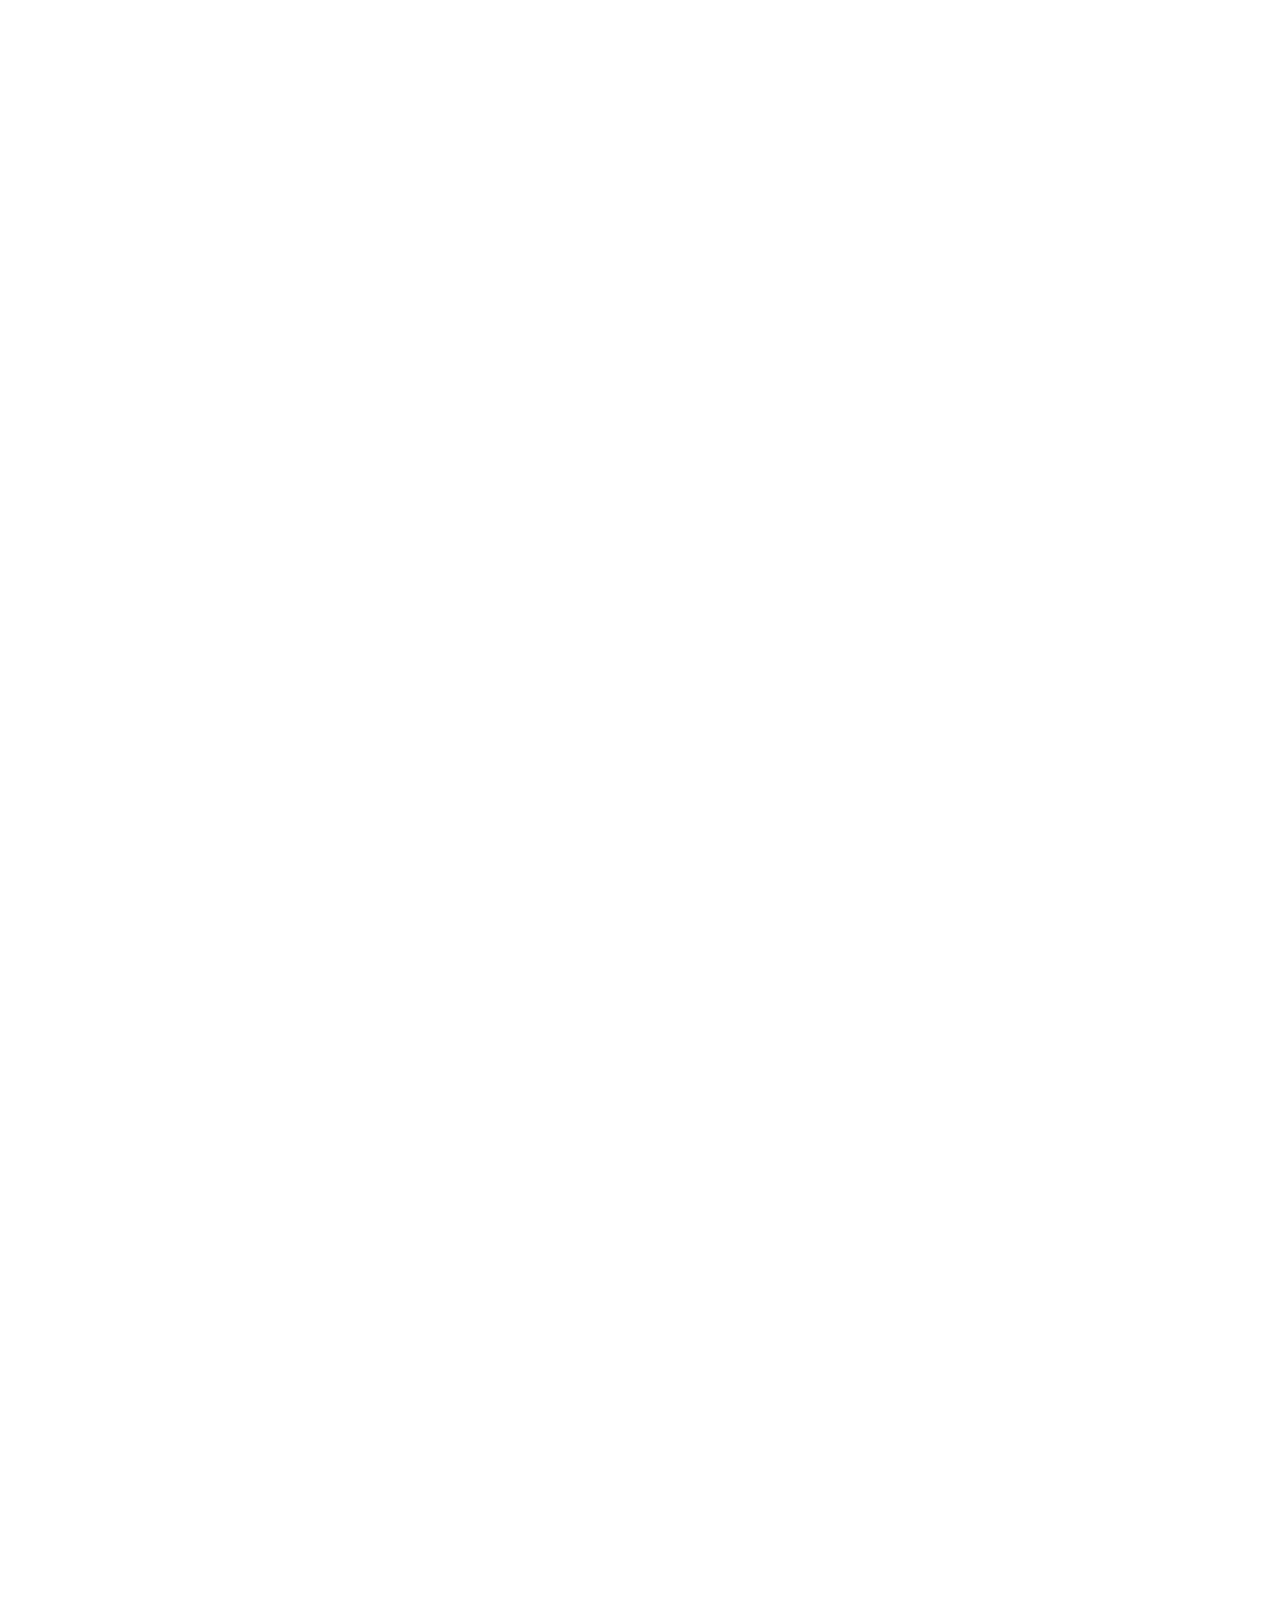
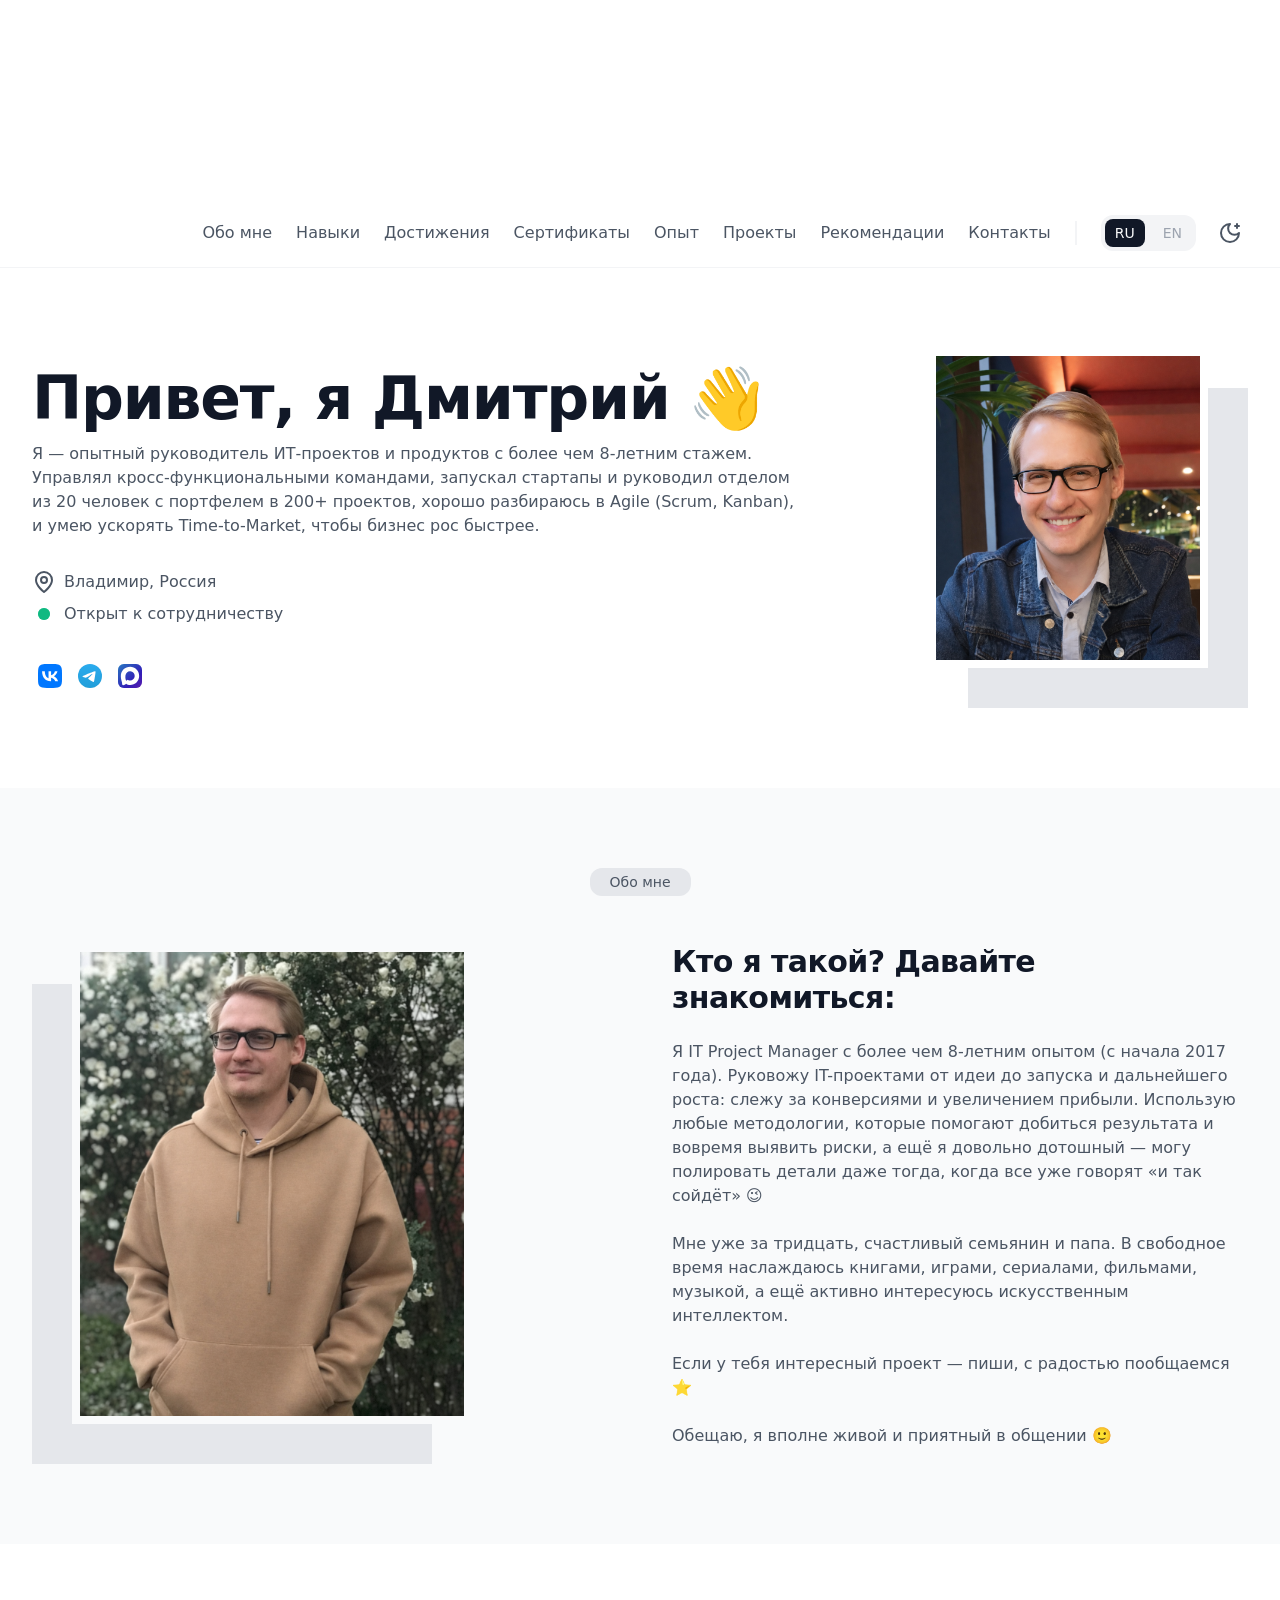
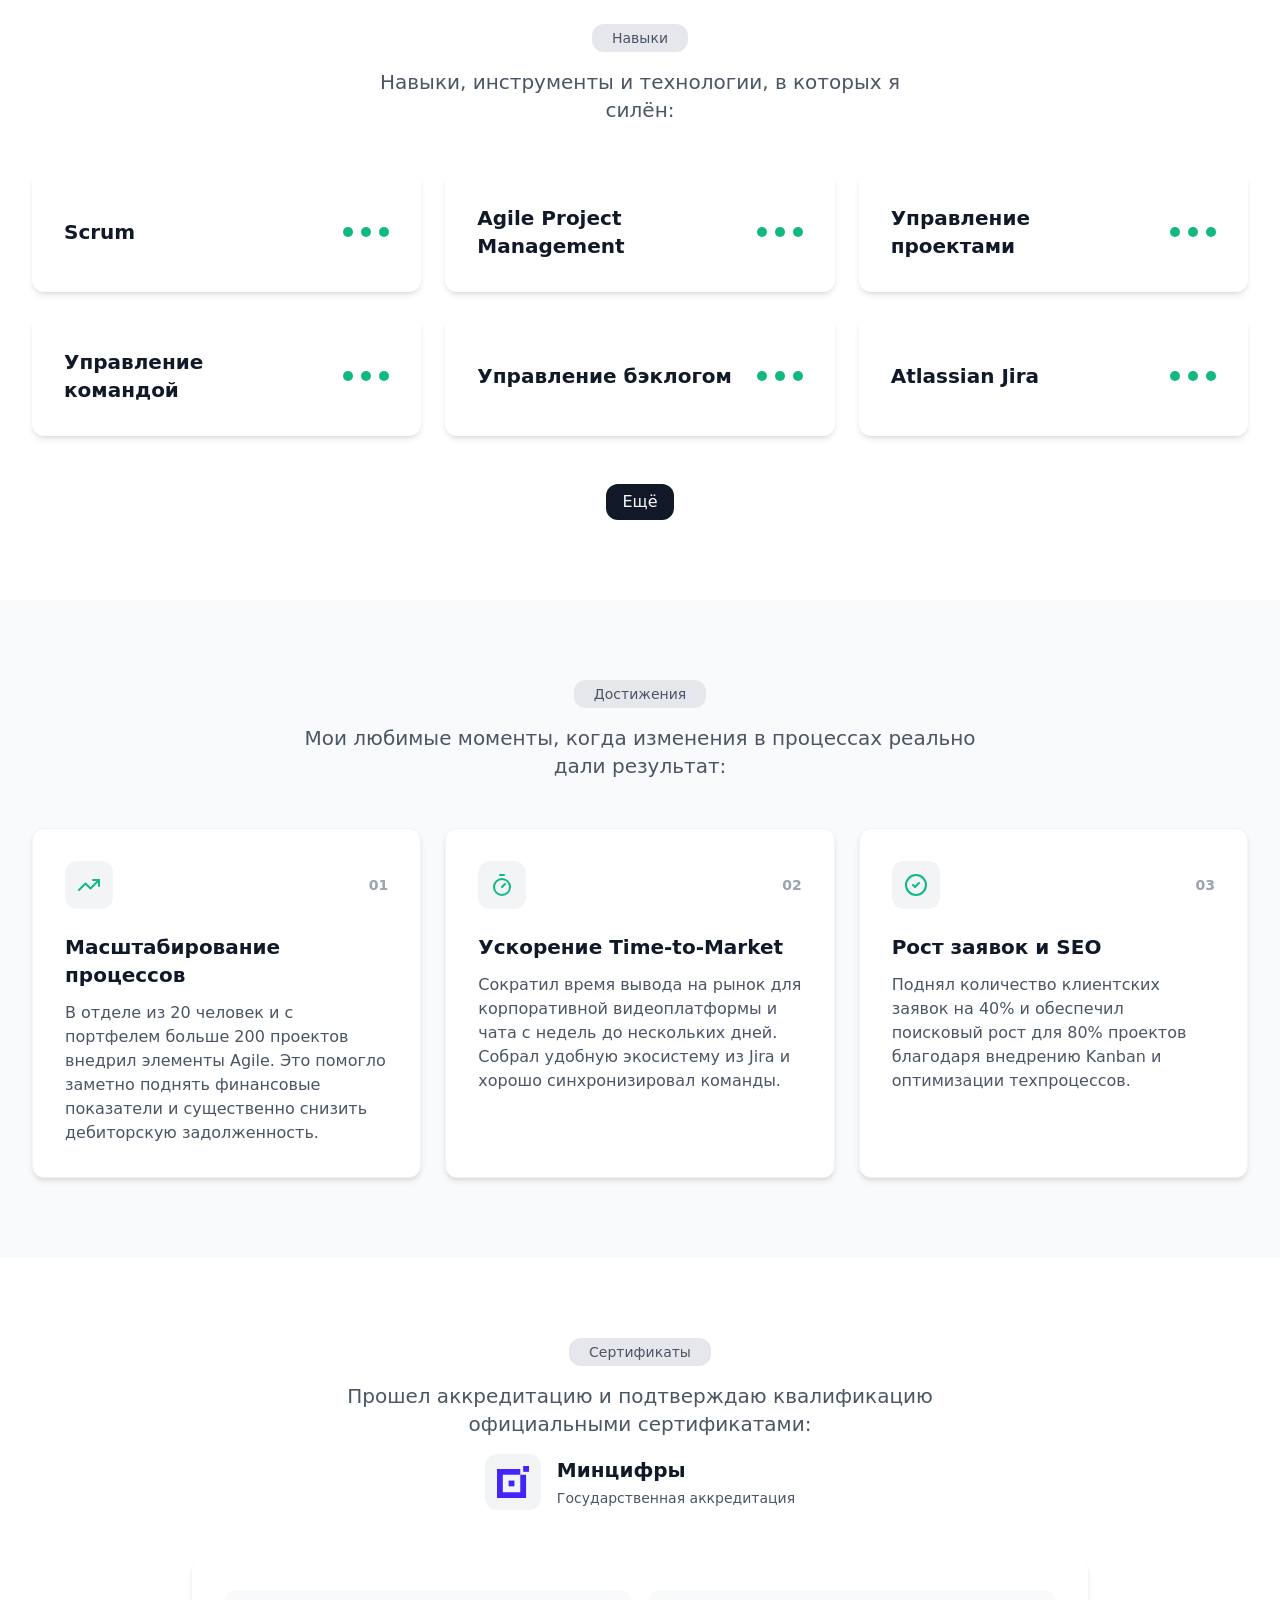
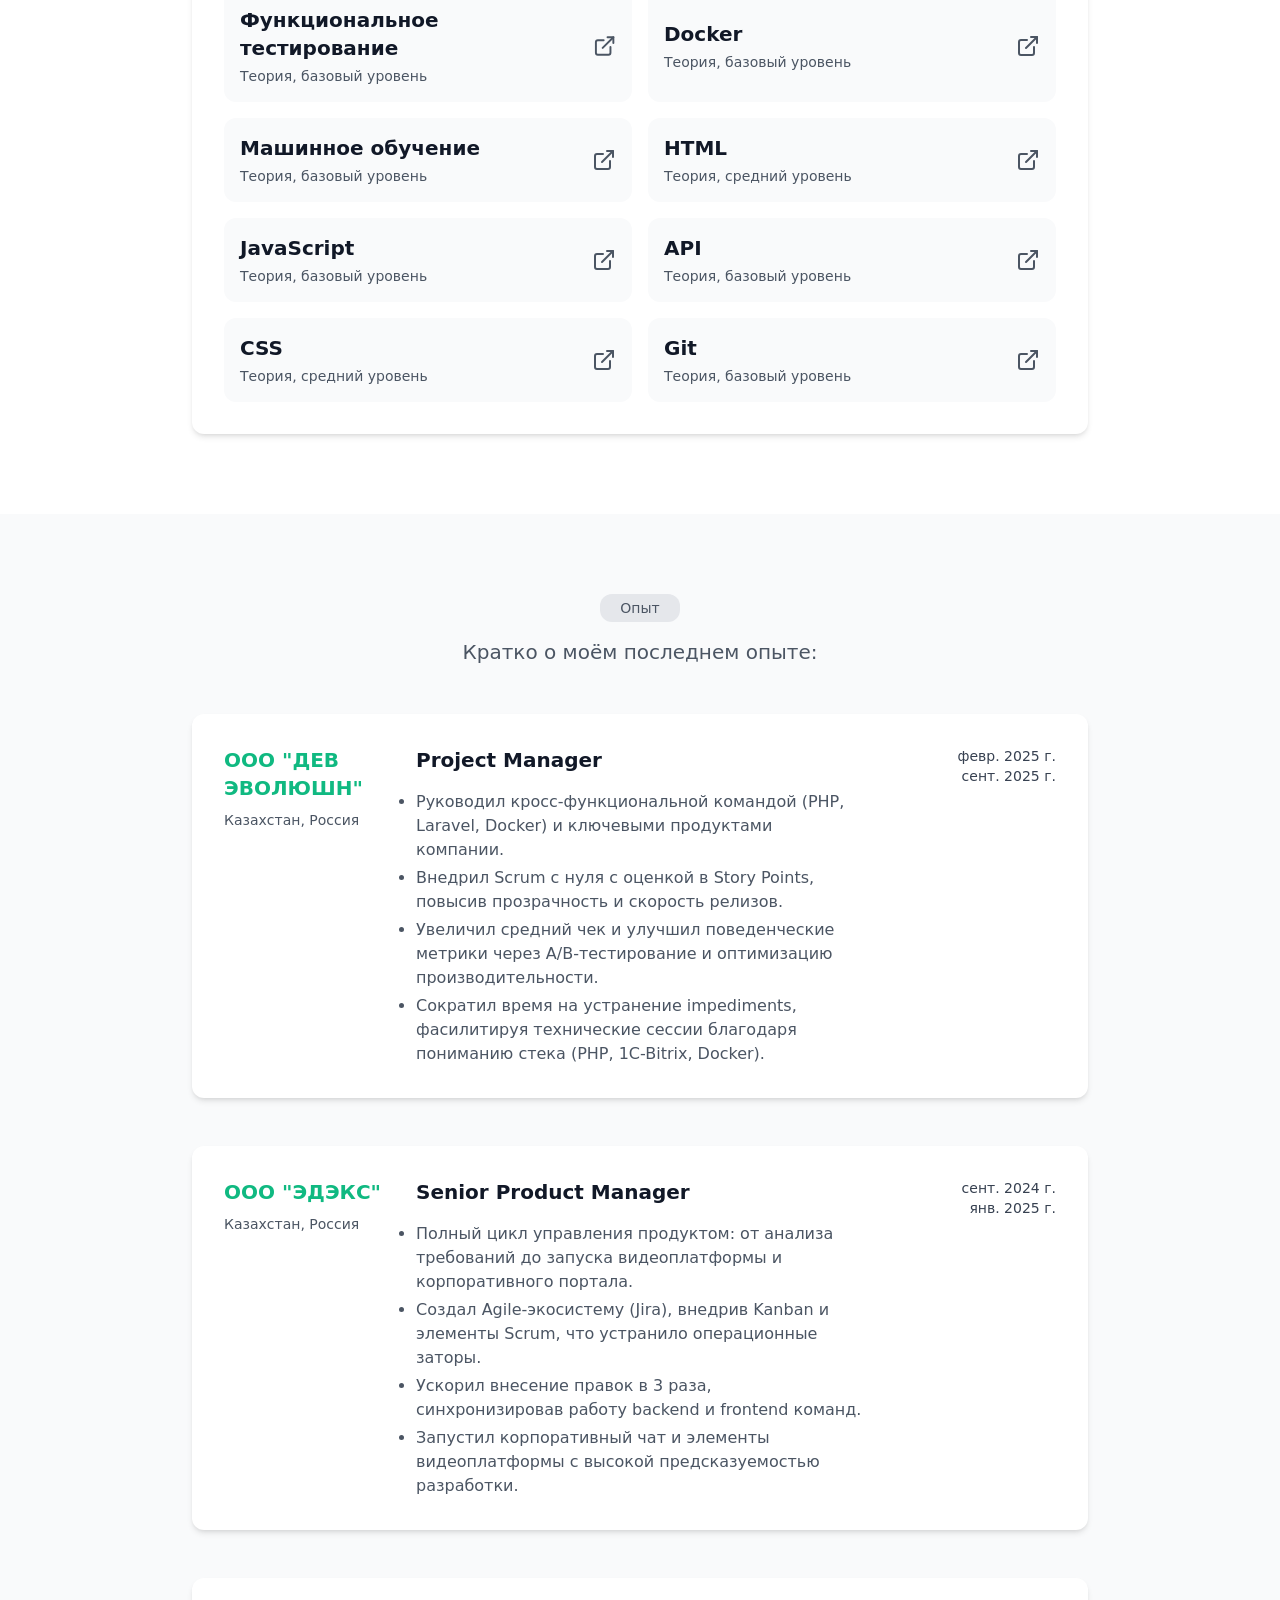
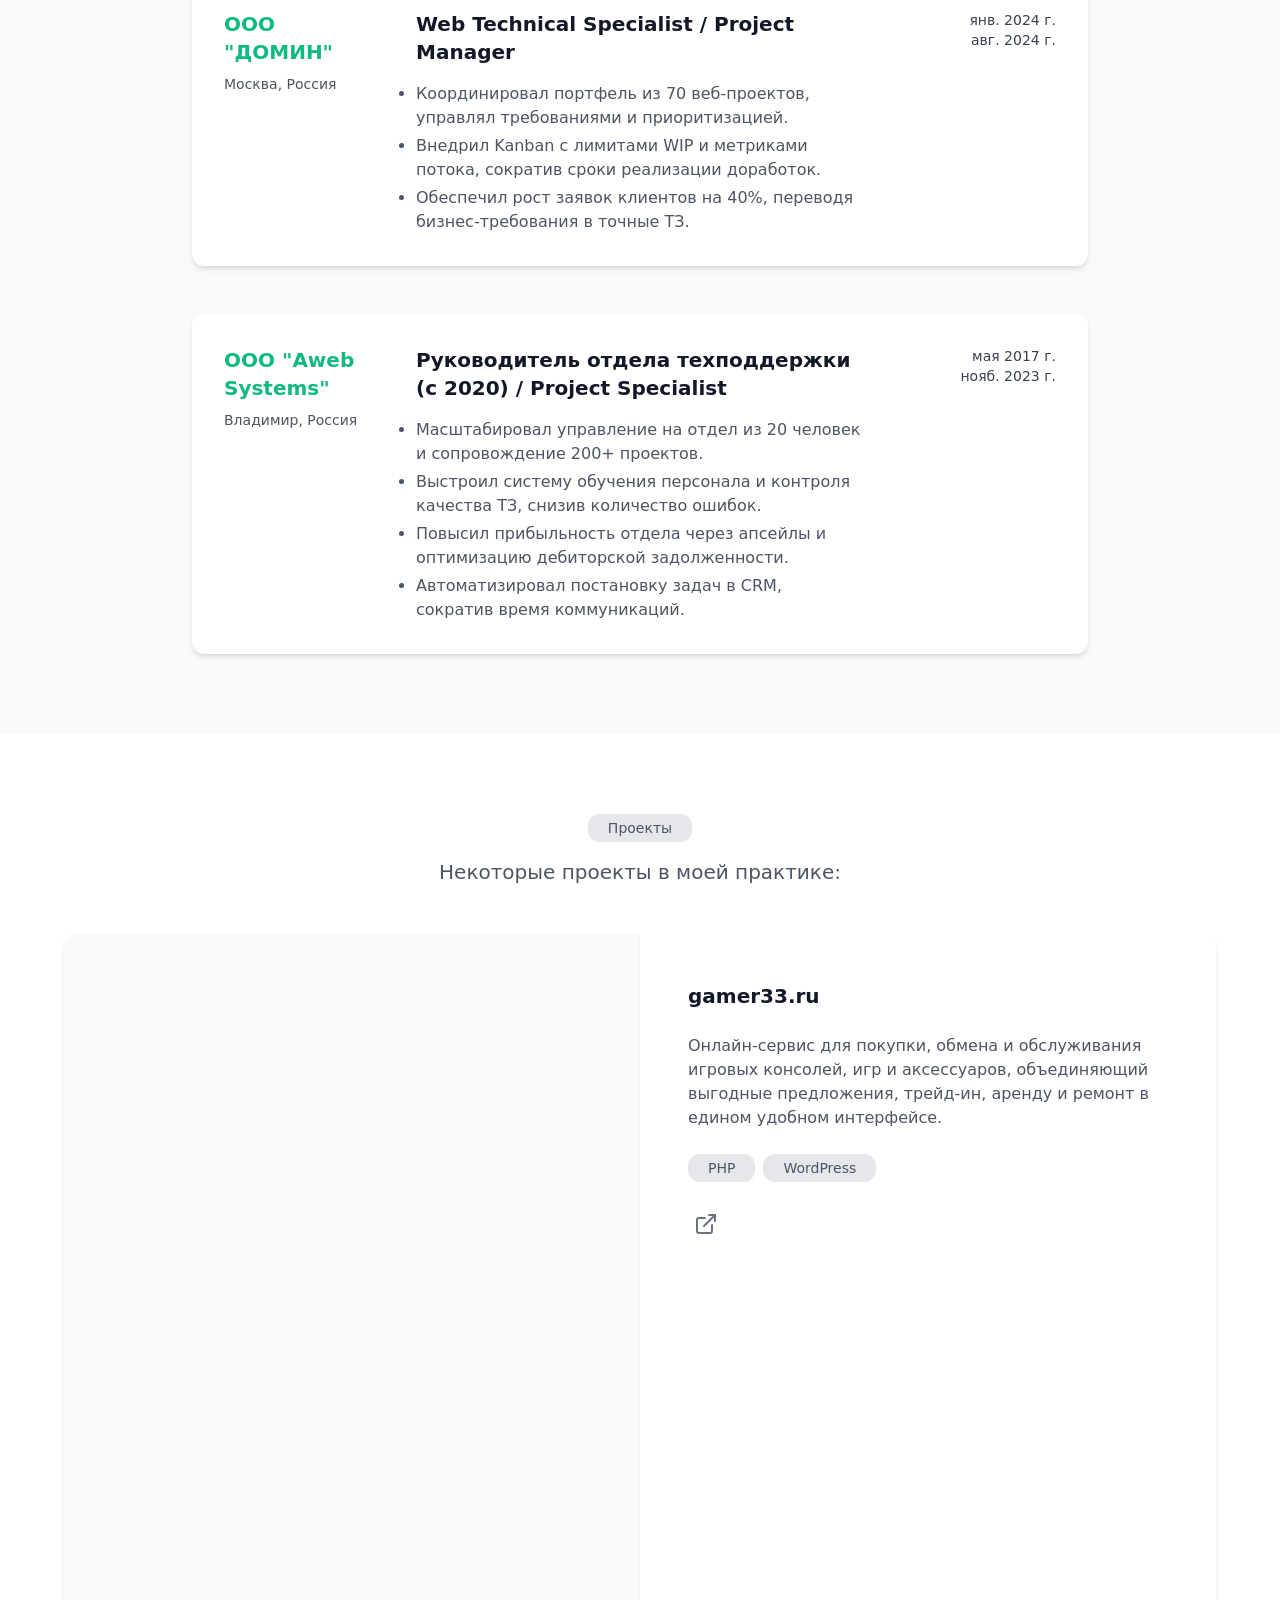
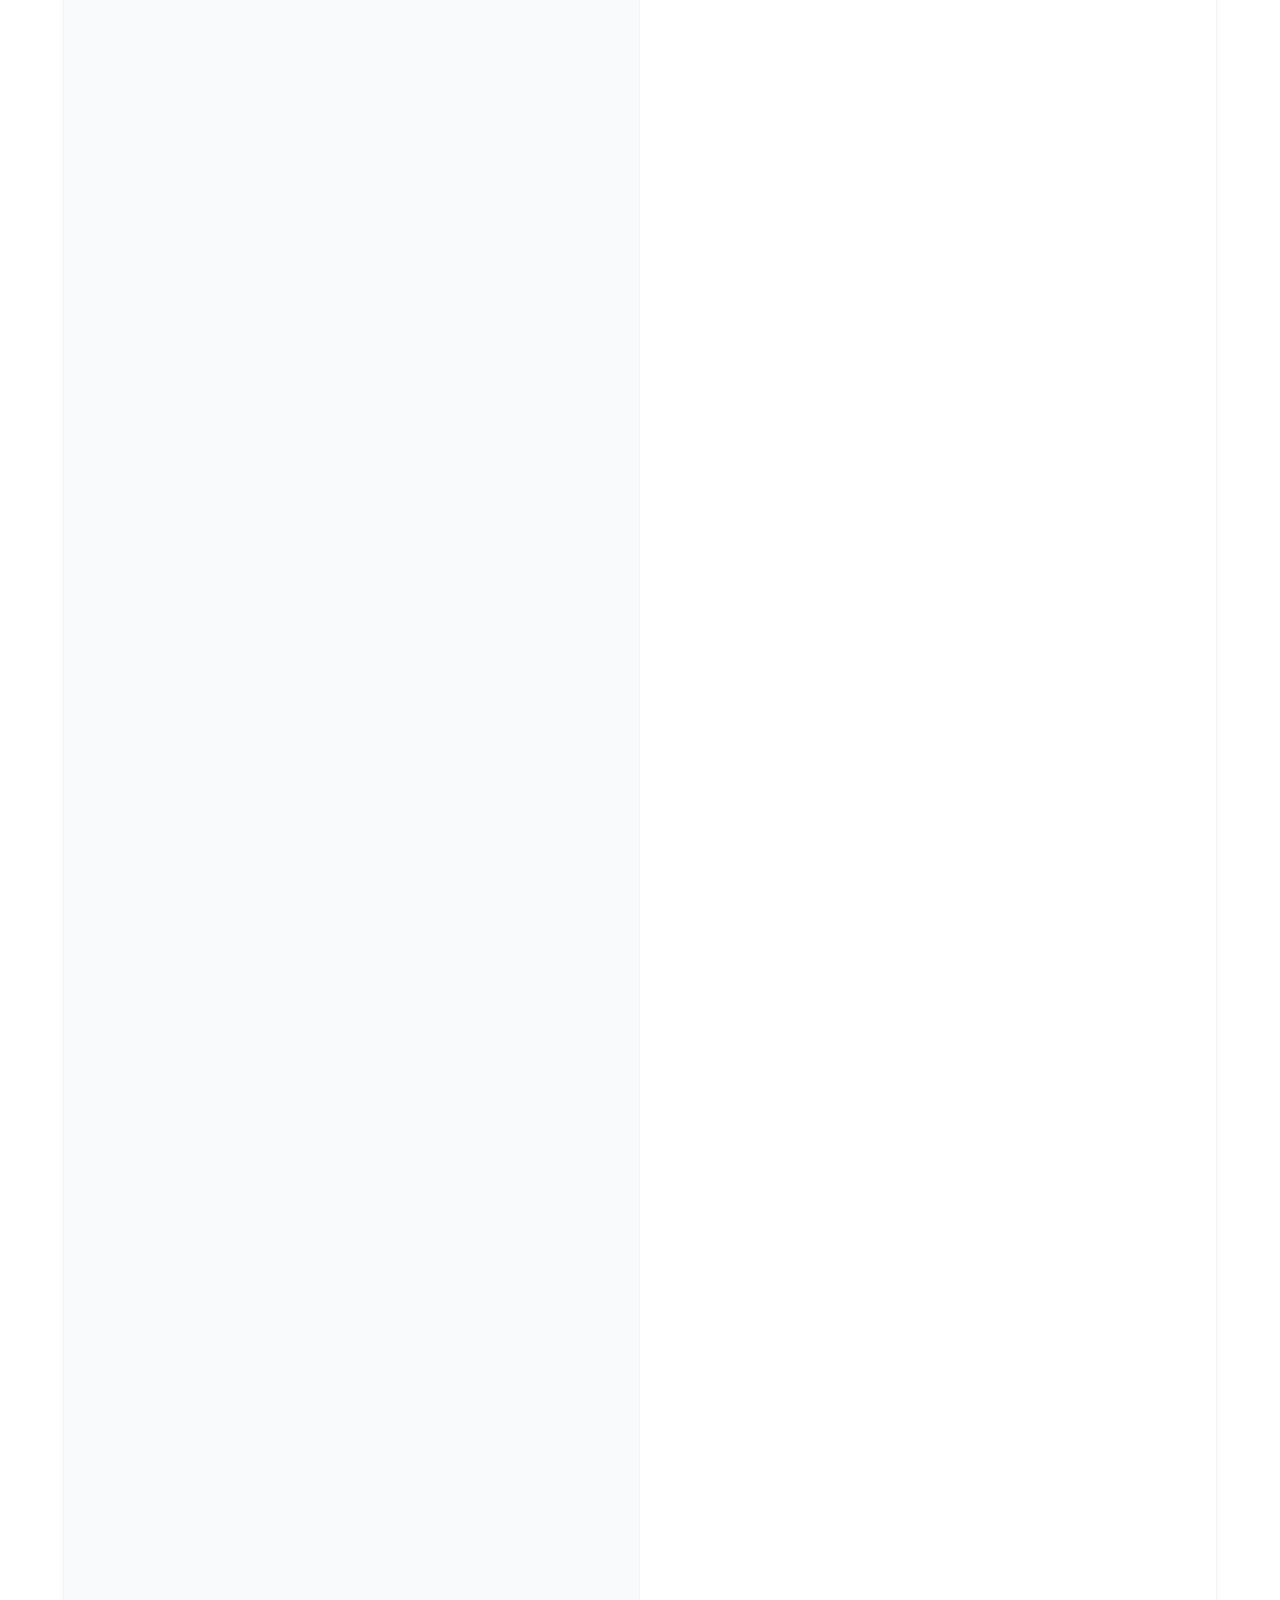
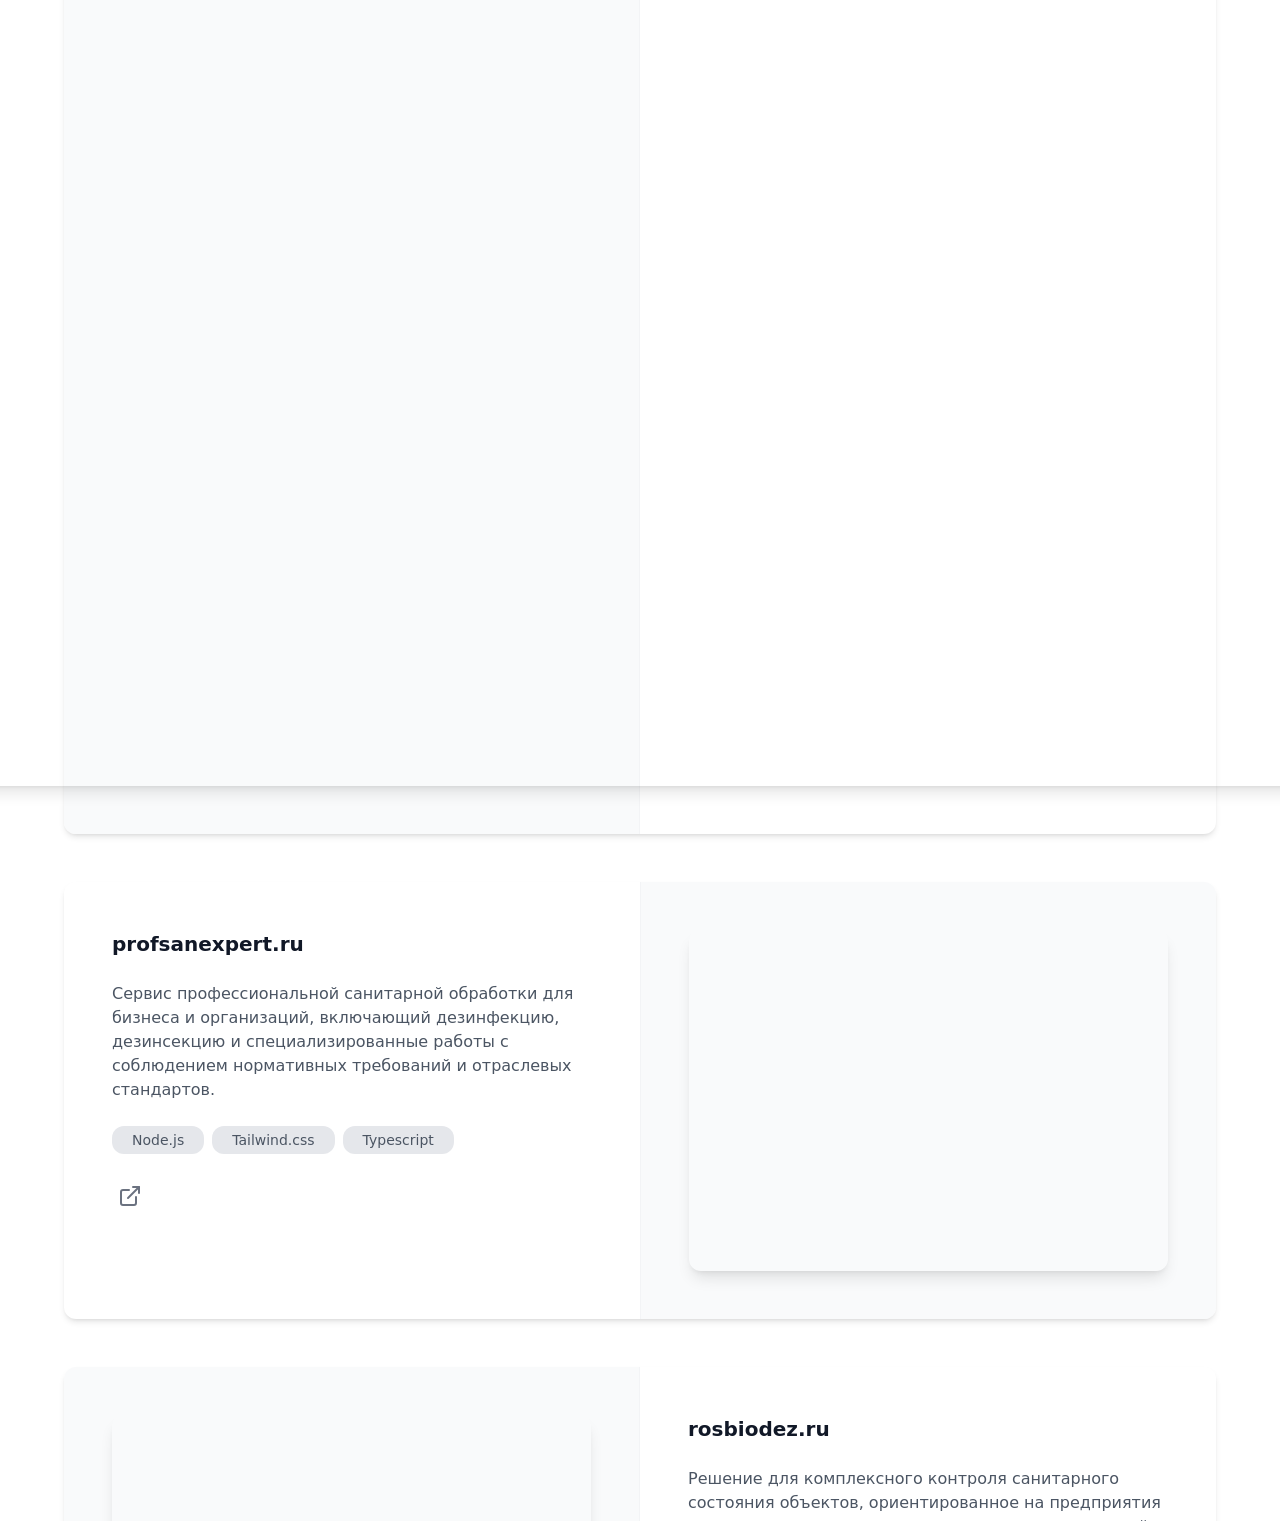
==== commit 5a5d85cc: "upd" ====
--- a/index.html
+++ b/index.html
@@ -1 +1 @@
-<!DOCTYPE html><html lang="en" class="!scroll-smooth"><head><meta charSet="utf-8"/><link rel="stylesheet" href="/_next/static/css/132c339996a8f48c.css" data-precedence="next"/><title>Дмитрий Бармин | Руководитель ИТ-проектов из Владимира, Россия</title><meta name="theme-color" media="(prefers-color-scheme: light)" content="white"/><meta name="theme-color" media="(prefers-color-scheme: dark)" content="black"/><meta name="viewport" content="width=device-width, initial-scale=1"/><meta name="creator" content="Dmitry Barmin"/><script src="/_next/static/chunks/polyfills-78c92fac7aa8fdd8.js" noModule=""></script></head><body class="bg-gray text-gray-600 antialiased"><script>!function(){try{var d=document.documentElement,c=d.classList;c.remove('light','dark');var e=localStorage.getItem('theme');if('system'===e||(!e&&true)){var t='(prefers-color-scheme: dark)',m=window.matchMedia(t);if(m.media!==t||m.matches){d.style.colorScheme = 'dark';c.add('dark')}else{d.style.colorScheme = 'light';c.add('light')}}else if(e){c.add(e|| '')}if(e==='light'||e==='dark')d.style.colorScheme=e}catch(e){}}()</script><header class="sticky top-0 z-30 w-full border-b border-transparent bg-gray max-md:border-gray-100"><div class="mx-auto flex w-full max-w-7xl items-center justify-end gap-4 p-4 md:px-8"><div class="hidden items-center gap-6 md:flex"><ul class="flex list-none items-center gap-6"><li><a target="_self" class="text-base font-medium text-gray-600 transition-all hover:text-gray-900 active:text-gray-600" href="#about">Обо мне</a></li><li><a target="_self" class="text-base font-medium text-gray-600 transition-all hover:text-gray-900 active:text-gray-600" href="#skills">Навыки</a></li><li><a target="_self" class="text-base font-medium text-gray-600 transition-all hover:text-gray-900 active:text-gray-600" href="#highlights">Достижения</a></li><li><a target="_self" class="text-base font-medium text-gray-600 transition-all hover:text-gray-900 active:text-gray-600" href="#certificates">Сертификаты</a></li><li><a target="_self" class="text-base font-medium text-gray-600 transition-all hover:text-gray-900 active:text-gray-600" href="#experience">Опыт</a></li><li><a target="_self" class="text-base font-medium text-gray-600 transition-all hover:text-gray-900 active:text-gray-600" href="#work">Проекты</a></li><li><a target="_self" class="text-base font-medium text-gray-600 transition-all hover:text-gray-900 active:text-gray-600" href="#testimonials">Рекомендации</a></li><li><a target="_self" class="text-base font-medium text-gray-600 transition-all hover:text-gray-900 active:text-gray-600" href="#contact">Контакты</a></li></ul><div class="h-6 w-0.5 bg-gray-100"></div><div class="flex items-center gap-4"><div class="flex items-center gap-2 rounded-xl bg-gray-100 p-1"><button class="rounded-lg px-2.5 py-1 text-sm font-medium transition-colors bg-gray-900 text-gray-50">RU</button><button disabled="" class="rounded-lg px-2.5 py-1 text-sm font-medium transition-colors text-gray-400 cursor-not-allowed">EN</button></div><button class="relative flex justify-center items-center hover:bg-gray-100 active:bg-gray-200 rounded-lg p-1.5 transition-colors duration-200 [&amp;_svg]:stroke-gray-600 [&amp;_svg]:hover:stroke-gray-700 [&amp;_svg]:w-6 [&amp;_svg]:h-6"><svg xmlns="http://www.w3.org/2000/svg" width="24" height="24" viewBox="0 0 24 24" fill="none" stroke="currentColor" stroke-width="2" stroke-linecap="round" stroke-linejoin="round" class="lucide lucide-sun"><circle cx="12" cy="12" r="4"></circle><path d="M12 2v2"></path><path d="M12 20v2"></path><path d="m4.93 4.93 1.41 1.41"></path><path d="m17.66 17.66 1.41 1.41"></path><path d="M2 12h2"></path><path d="M20 12h2"></path><path d="m6.34 17.66-1.41 1.41"></path><path d="m19.07 4.93-1.41 1.41"></path></svg></button></div></div><button class="relative justify-center items-center hover:bg-gray-100 active:bg-gray-200 rounded-lg p-1.5 transition-colors duration-200 [&amp;_svg]:stroke-gray-600 [&amp;_svg]:hover:stroke-gray-700 [&amp;_svg]:w-6 [&amp;_svg]:h-6 flex md:hidden" type="button" aria-haspopup="dialog" aria-expanded="false" aria-controls="radix-:R16ja:" data-state="closed"><svg xmlns="http://www.w3.org/2000/svg" width="24" height="24" viewBox="0 0 24 24" fill="none" stroke="currentColor" stroke-width="2" stroke-linecap="round" stroke-linejoin="round" class="lucide lucide-menu"><line x1="4" x2="20" y1="12" y2="12"></line><line x1="4" x2="20" y1="6" y2="6"></line><line x1="4" x2="20" y1="18" y2="18"></line></svg></button></div></header><main class="flex min-h-screen w-full flex-col"><section class="w-full bg-gray py-16 md:py-20 2xl:py-24" id="hero"><div class="mx-auto flex w-full max-w-7xl flex-col gap-6 px-4 md:gap-12 md:px-8"><div class="flex flex-col gap-12 md:flex-row"><div class="flex items-center justify-center md:order-last md:flex-grow md:justify-end"><div class="relative h-[300px] w-[280px] md:h-[360px] md:w-[320px]"><img alt="Headshot of Dmitry" loading="lazy" width="1024" height="1024" decoding="async" data-nimg="1" class="absolute z-10 h-[280px] w-[240px] border-8 border-gray max-md:left-5 md:left-0 md:top-0 md:h-[320px] md:w-[280px]" style="color:transparent;object-fit:cover" src="/_next/static/media/dmitry-headshot.8a1f80c7.jpg"/><div class="absolute h-[280px] w-[280px] border-8 border-transparent bg-gray-200 max-md:top-5 md:bottom-0 md:right-0 md:h-[320px] md:w-[280px]"></div></div></div><div class="flex max-w-3xl flex-grow flex-col justify-center gap-8 md:order-first md:items-start md:justify-center 2xl:gap-12"><div class="flex flex-col gap-2"><h1 class="text-4xl font-semibold md:font-bold md:text-5xl md:tracking-[-0.02em] lg:text-6xl lg:leading-[72px] text-gray-900">Привет, я Дмитрий<!-- --> <span class="inline-block animate-waving-hand">👋</span></h1><p class="text-normal text-base">Я — опытный руководитель ИТ-проектов и продуктов с более чем 8-летним стажем. Управлял кросс-функциональными командами, запускал стартапы и руководил отделом из 20 человек с портфелем в 200+ проектов, хорошо разбираюсь в Agile (Scrum, Kanban), и умею ускорять Time-to-Market, чтобы бизнес рос быстрее.</p></div><div class="flex flex-col gap-2"><div class="flex gap-2"><svg xmlns="http://www.w3.org/2000/svg" width="24" height="24" viewBox="0 0 24 24" fill="none" stroke="currentColor" stroke-width="2" stroke-linecap="round" stroke-linejoin="round" class="stroke-gray-600"><path d="M20 10c0 6-8 12-8 12s-8-6-8-12a8 8 0 0 1 16 0Z"></path><circle cx="12" cy="10" r="3"></circle></svg><p class="text-normal text-base">Владимир, Россия</p></div><div class="flex items-center gap-2"><div class="flex h-6 w-6 items-center justify-center"><span class="relative flex h-3 w-3"><span class="absolute inline-flex h-full w-full animate-ping rounded-full bg-emerald-400 opacity-75"></span><span class="relative inline-flex h-3 w-3 rounded-full bg-emerald-500"></span></span></div><p class="text-normal text-base">Открыт к сотрудничеству</p></div></div><div class="flex gap-1"><button class="relative flex justify-center items-center hover:bg-gray-100 active:bg-gray-200 rounded-lg p-1.5 transition-colors duration-200 [&amp;_svg]:stroke-gray-600 [&amp;_svg]:hover:stroke-gray-700 [&amp;_svg]:w-6 [&amp;_svg]:h-6"><svg viewBox="0 0 1000 1000" aria-hidden="true"><path fill="#0077FF" d="M479.6,1000.4h41.7c226.7,0,339.6,0,409.6-70c69.6-70,69.6-183.3,69.6-409.2v-42.5c0-225,0-338.3-69.6-408.3c-70-70-183.3-70-409.6-70h-41.7c-226.7,0-339.6,0-409.6,70C0.5,140.4,0.5,253.8,0.5,479.6v42.5c0,225,0,338.3,70,408.3S253.8,1000.4,479.6,1000.4z"></path><path fill="#FFFFFF" d="M532.6,720.8c-227.9,0-357.9-156.2-363.3-416.2h114.2c3.8,190.8,87.9,271.7,154.6,288.3V304.6h107.5v164.6c65.8-7.1,135-82.1,158.3-164.6h107.5c-17.8,86.5-70.8,161.7-146.3,207.5C749.4,554,811.7,630,836.3,720.8H718c-22.3-79.8-90.3-138.4-172.5-148.8v148.8H532.6z"></path></svg></button><button class="relative flex justify-center items-center hover:bg-gray-100 active:bg-gray-200 rounded-lg p-1.5 transition-colors duration-200 [&amp;_svg]:stroke-gray-600 [&amp;_svg]:hover:stroke-gray-700 [&amp;_svg]:w-6 [&amp;_svg]:h-6"><svg viewBox="0 0 1000 1000" aria-hidden="true"><defs><linearGradient id=":R3e2raja:" x1="0" y1="0" x2="0" y2="1"><stop offset="0" stop-color="#2AABEE"></stop><stop offset="1" stop-color="#229ED9"></stop></linearGradient></defs><circle cx="500" cy="500" r="500" fill="url(#:R3e2raja:)"></circle><path fill="#FFFFFF" d="M226.3,494.7c145.8-63.5,243-105.4,291.6-125.6c138.9-57.8,167.7-67.8,186.5-68.1c4.1-0.1,13.4,1,19.4,5.8c5.1,4.1,6.5,9.6,7.1,13.5s1.5,12.8,0.8,19.7c-7.5,79.1-40.1,270.9-56.6,359.5c-7,37.5-20.8,50-34.2,51.3c-29,2.7-51.1-19.2-79.2-37.6c-44-28.8-68.9-46.8-111.6-75c-49.4-32.5-17.4-50.4,10.8-79.6c7.4-7.6,135.3-124,137.8-134.6c0.3-1.3,0.6-6.2-2.3-8.8s-7.2-1.7-10.4-1c-4.4,1-74.7,47.5-210.9,139.4c-20,13.7-38,20.4-54.2,20c-17.9-0.4-52.2-10.1-77.7-18.4c-31.3-10.2-56.2-15.6-54-32.8C190.3,513.3,202.7,504.1,226.3,494.7z"></path></svg></button><button class="relative flex justify-center items-center hover:bg-gray-100 active:bg-gray-200 rounded-lg p-1.5 transition-colors duration-200 [&amp;_svg]:stroke-gray-600 [&amp;_svg]:hover:stroke-gray-700 [&amp;_svg]:w-6 [&amp;_svg]:h-6"><svg viewBox="0 0 1000 1000" aria-hidden="true"><defs><linearGradient id=":R3u2raja:" x1="0" y1="0" x2="1" y2="1"><stop offset="0" stop-color="#4CF"></stop><stop offset=".662" stop-color="#53E"></stop><stop offset="1" stop-color="#93D"></stop></linearGradient><radialGradient id=":R3u2rajaH1:" cx="-87.392" cy="1166.116" r="500" fx="-87.392" fy="1166.116" gradientTransform="rotate(51.356 1551.478 559.3)scale(2.42703433 1)"><stop offset="0" stop-color="#00F"></stop><stop offset="1" stop-opacity="0"></stop></radialGradient></defs><rect width="1000" height="1000" fill="url(#:R3u2raja:)" ry="249.681"></rect><rect width="1000" height="1000" fill="url(#:R3u2rajaH1:)" ry="249.681"></rect><path fill="#FFFFFF" fill-rule="evenodd" d="M508.211 878.328c-75.007 0-109.864-10.95-170.453-54.75-38.325 49.275-159.686 87.783-164.979 21.9 0-49.456-10.95-91.248-23.36-136.873-14.782-56.21-31.572-118.807-31.572-209.508 0-216.626 177.754-379.597 388.357-379.597 210.785 0 375.947 171.001 375.947 381.604.707 207.346-166.595 376.118-373.94 377.224m3.103-571.585c-102.564-5.292-182.499 65.7-200.201 177.024-14.6 92.162 11.315 204.398 33.397 210.238 10.585 2.555 37.23-18.98 53.837-35.587a189.8 189.8 0 0 0 92.71 33.032c106.273 5.112 197.08-75.794 204.215-181.95 4.154-106.382-77.67-196.486-183.958-202.574Z" clip-rule="evenodd"></path></svg></button></div></div></div></div></section><section class="w-full py-16 md:py-20 2xl:py-24 bg-gray-50" id="about"><div class="mx-auto flex w-full max-w-7xl flex-col gap-6 px-4 md:gap-12 md:px-8"><div class="self-center"><div class="flex items-center justify-center rounded-xl bg-gray-200 px-5 py-1"><p class="text-normal text-sm font-medium">Обо мне</p></div></div><div class="flex w-full flex-col justify-between gap-12 md:flex-row"><div class="flex justify-center md:order-first md:justify-end"><div class="relative h-[380px] w-[320px] md:h-[460px] md:w-[380px] lg:h-[520px] lg:w-[440px]"><img alt="Fullpose of Dmitry" loading="lazy" width="1024" height="1536" decoding="async" data-nimg="1" class="absolute z-10 h-[360px] w-[280px] border-8 border-gray-50 max-md:left-5 md:right-0 md:top-0 md:h-[420px] md:w-[340px] lg:h-[480px] lg:w-[400px]" style="color:transparent;object-fit:cover" src="/_next/static/media/dmitry-full-pose.536ea864.jpg"/><div class="absolute h-[360px] w-[320px] border-8 border-transparent bg-gray-200 max-md:top-5 md:bottom-0 md:left-0 md:h-[420px] md:w-[340px] lg:h-[480px] lg:w-[400px]"></div></div></div><div class="flex max-w-xl flex-col gap-6"><h3 class="text-2xl md:text-3xl font-semibold tracking-[-0.02em] text-gray-900">Кто я такой? Давайте знакомиться:</h3><p class="text-normal text-base">Я IT Project Manager с более чем 8-летним опытом (с начала 2017 года). Руковожу IT-проектами от идеи до запуска и дальнейшего роста: слежу за конверсиями и увеличением прибыли. Использую любые методологии, которые помогают добиться результата и вовремя выявить риски, а ещё я довольно дотошный — могу полировать детали даже тогда, когда все уже говорят «и так сойдёт» 😉</p><p class="text-normal text-base">Мне уже за тридцать, счастливый семьянин и папа. В свободное время наслаждаюсь книгами, играми, сериалами, фильмами, музыкой, а ещё активно интересуюсь искусственным интеллектом.</p><p class="text-normal text-base">Если у тебя интересный проект — пиши, с радостью пообщаемся ⭐</p><p class="text-normal text-base">Обещаю, я вполне живой и приятный в общении 🙂</p></div></div></div></section><section class="w-full bg-gray py-16 md:py-20 2xl:py-24" id="skills"><div class="mx-auto flex w-full max-w-7xl flex-col gap-6 px-4 md:gap-12 md:px-8"><div class="flex flex-col items-center gap-4"><div class="self-center"><div class="flex items-center justify-center rounded-xl bg-gray-200 px-5 py-1"><p class="text-normal text-sm font-medium">Навыки</p></div></div><p class="text-normal text-lg md:text-xl max-w-xl text-center">Навыки, инструменты и технологии, в которых я силён:</p></div><div class="grid grid-cols-1 gap-6 md:grid-cols-3"><div class="rounded-xl bg-gray shadow-md dark:bg-gray-100 dark:shadow-2xl flex w-full items-center justify-between gap-6 p-6 md:p-8 animate-fade-in-up"><p class="text-lg md:text-xl font-semibold text-gray-900">Scrum</p><div class="flex items-center gap-3"><div class="flex gap-2"><span class="h-2.5 w-2.5 rounded-full bg-emerald-500"></span><span class="h-2.5 w-2.5 rounded-full bg-emerald-500"></span><span class="h-2.5 w-2.5 rounded-full bg-emerald-500"></span></div></div></div><div class="rounded-xl bg-gray shadow-md dark:bg-gray-100 dark:shadow-2xl flex w-full items-center justify-between gap-6 p-6 md:p-8 animate-fade-in-up"><p class="text-lg md:text-xl font-semibold text-gray-900">Agile Project Management</p><div class="flex items-center gap-3"><div class="flex gap-2"><span class="h-2.5 w-2.5 rounded-full bg-emerald-500"></span><span class="h-2.5 w-2.5 rounded-full bg-emerald-500"></span><span class="h-2.5 w-2.5 rounded-full bg-emerald-500"></span></div></div></div><div class="rounded-xl bg-gray shadow-md dark:bg-gray-100 dark:shadow-2xl flex w-full items-center justify-between gap-6 p-6 md:p-8 animate-fade-in-up"><p class="text-lg md:text-xl font-semibold text-gray-900">Управление проектами</p><div class="flex items-center gap-3"><div class="flex gap-2"><span class="h-2.5 w-2.5 rounded-full bg-emerald-500"></span><span class="h-2.5 w-2.5 rounded-full bg-emerald-500"></span><span class="h-2.5 w-2.5 rounded-full bg-emerald-500"></span></div></div></div><div class="rounded-xl bg-gray shadow-md dark:bg-gray-100 dark:shadow-2xl flex w-full items-center justify-between gap-6 p-6 md:p-8 animate-fade-in-up"><p class="text-lg md:text-xl font-semibold text-gray-900">Управление командой</p><div class="flex items-center gap-3"><div class="flex gap-2"><span class="h-2.5 w-2.5 rounded-full bg-emerald-500"></span><span class="h-2.5 w-2.5 rounded-full bg-emerald-500"></span><span class="h-2.5 w-2.5 rounded-full bg-emerald-500"></span></div></div></div><div class="rounded-xl bg-gray shadow-md dark:bg-gray-100 dark:shadow-2xl flex w-full items-center justify-between gap-6 p-6 md:p-8 animate-fade-in-up"><p class="text-lg md:text-xl font-semibold text-gray-900">Управление бэклогом</p><div class="flex items-center gap-3"><div class="flex gap-2"><span class="h-2.5 w-2.5 rounded-full bg-emerald-500"></span><span class="h-2.5 w-2.5 rounded-full bg-emerald-500"></span><span class="h-2.5 w-2.5 rounded-full bg-emerald-500"></span></div></div></div><div class="rounded-xl bg-gray shadow-md dark:bg-gray-100 dark:shadow-2xl flex w-full items-center justify-between gap-6 p-6 md:p-8 animate-fade-in-up"><p class="text-lg md:text-xl font-semibold text-gray-900">Atlassian Jira</p><div class="flex items-center gap-3"><div class="flex gap-2"><span class="h-2.5 w-2.5 rounded-full bg-emerald-500"></span><span class="h-2.5 w-2.5 rounded-full bg-emerald-500"></span><span class="h-2.5 w-2.5 rounded-full bg-emerald-500"></span></div></div></div></div><div class="flex justify-center"><button class="inline-flex items-center justify-center rounded-xl bg-gray-900 px-4 py-1.5 font-medium text-gray-50 transition-colors duration-200 hover:bg-gray-700 active:bg-gray-800">Ещё</button></div></div></section><section class="w-full py-16 md:py-20 2xl:py-24 bg-gray-50" id="highlights"><div class="mx-auto flex w-full max-w-7xl flex-col gap-6 px-4 md:gap-12 md:px-8"><div class="flex flex-col items-center gap-4"><div class="self-center"><div class="flex items-center justify-center rounded-xl bg-gray-200 px-5 py-1"><p class="text-normal text-sm font-medium">Достижения</p></div></div><p class="text-normal text-lg md:text-xl max-w-2xl text-center">Мои любимые моменты, когда изменения в процессах реально дали результат:</p></div><div class="grid grid-cols-1 gap-6 md:grid-cols-3"><div class="rounded-xl bg-gray shadow-md dark:bg-gray-100 dark:shadow-2xl flex h-full flex-col gap-6 border border-gray-100 p-8"><div class="flex items-center justify-between"><div class="flex h-12 w-12 items-center justify-center rounded-xl bg-gray-100"><svg xmlns="http://www.w3.org/2000/svg" width="24" height="24" viewBox="0 0 24 24" fill="none" stroke="currentColor" stroke-width="2" stroke-linecap="round" stroke-linejoin="round" class="h-6 w-6 stroke-emerald-500"><polyline points="22 7 13.5 15.5 8.5 10.5 2 17"></polyline><polyline points="16 7 22 7 22 13"></polyline></svg></div><span class="text-sm font-semibold text-gray-400">0<!-- -->1</span></div><div class="flex flex-col gap-3"><p class="text-lg md:text-xl font-semibold text-gray-900">Масштабирование процессов</p><p class="text-normal text-base">В отделе из 20 человек и с портфелем больше 200 проектов внедрил элементы Agile. Это помогло заметно поднять финансовые показатели и существенно снизить дебиторскую задолженность.</p></div></div><div class="rounded-xl bg-gray shadow-md dark:bg-gray-100 dark:shadow-2xl flex h-full flex-col gap-6 border border-gray-100 p-8"><div class="flex items-center justify-between"><div class="flex h-12 w-12 items-center justify-center rounded-xl bg-gray-100"><svg xmlns="http://www.w3.org/2000/svg" width="24" height="24" viewBox="0 0 24 24" fill="none" stroke="currentColor" stroke-width="2" stroke-linecap="round" stroke-linejoin="round" class="h-6 w-6 stroke-emerald-500"><line x1="10" x2="14" y1="2" y2="2"></line><line x1="12" x2="15" y1="14" y2="11"></line><circle cx="12" cy="14" r="8"></circle></svg></div><span class="text-sm font-semibold text-gray-400">0<!-- -->2</span></div><div class="flex flex-col gap-3"><p class="text-lg md:text-xl font-semibold text-gray-900">Ускорение Time‑to‑Market</p><p class="text-normal text-base">Сократил время вывода на рынок для корпоративной видеоплатформы и чата с недель до нескольких дней. Собрал удобную экосистему из Jira и хорошо синхронизировал команды.</p></div></div><div class="rounded-xl bg-gray shadow-md dark:bg-gray-100 dark:shadow-2xl flex h-full flex-col gap-6 border border-gray-100 p-8"><div class="flex items-center justify-between"><div class="flex h-12 w-12 items-center justify-center rounded-xl bg-gray-100"><svg xmlns="http://www.w3.org/2000/svg" width="24" height="24" viewBox="0 0 24 24" fill="none" stroke="currentColor" stroke-width="2" stroke-linecap="round" stroke-linejoin="round" class="h-6 w-6 stroke-emerald-500"><path d="M12 22c5.523 0 10-4.477 10-10S17.523 2 12 2 2 6.477 2 12s4.477 10 10 10z"></path><path d="m9 12 2 2 4-4"></path></svg></div><span class="text-sm font-semibold text-gray-400">0<!-- -->3</span></div><div class="flex flex-col gap-3"><p class="text-lg md:text-xl font-semibold text-gray-900">Рост заявок и SEO</p><p class="text-normal text-base">Поднял количество клиентских заявок на 40% и обеспечил поисковый рост для 80% проектов благодаря внедрению Kanban и оптимизации техпроцессов.</p></div></div></div></div></section><section class="w-full bg-gray py-16 md:py-20 2xl:py-24" id="certificates"><div class="mx-auto flex w-full max-w-7xl flex-col gap-6 px-4 md:gap-12 md:px-8"><div class="flex flex-col items-center gap-4"><div class="self-center"><div class="flex items-center justify-center rounded-xl bg-gray-200 px-5 py-1"><p class="text-normal text-sm font-medium">Сертификаты</p></div></div><p class="text-normal text-lg md:text-xl max-w-2xl text-center">Прошел аккредитацию и подтверждаю квалификацию официальными сертификатами:</p><div class="flex items-center gap-4"><div class="flex h-14 w-14 items-center justify-center rounded-xl bg-gray-100 text-gray-900"><img alt="Минцифры" loading="lazy" width="32" height="32" decoding="async" data-nimg="1" class="block h-8 w-8 dark:hidden" style="color:transparent" src="/images/mincifry-logo.svg"/><img alt="Минцифры" loading="lazy" width="32" height="32" decoding="async" data-nimg="1" class="hidden h-8 w-8 dark:block" style="color:transparent" src="/images/mincifry-logo-white.svg"/></div><div class="flex flex-col items-start gap-1"><p class="text-lg md:text-xl font-semibold text-gray-900">Минцифры</p><p class="text-sm text-gray-600">Государственная аккредитация</p></div></div></div><div class="rounded-xl bg-gray shadow-md dark:bg-gray-100 dark:shadow-2xl mx-auto w-full max-w-4xl flex flex-col gap-4 p-6 md:p-8"><div class="grid grid-cols-1 gap-4 md:grid-cols-2"><button class="flex w-full items-center justify-between rounded-xl bg-gray-50 p-4 text-left hover:bg-gray-100" type="button" aria-haspopup="dialog" aria-expanded="false" aria-controls="radix-:R6araja:" data-state="closed"><div class="flex flex-col gap-1"><p class="text-lg md:text-xl font-semibold text-gray-900">Функциональное тестирование</p><p class="text-sm text-gray-600">Теория, <!-- -->базовый уровень</p></div><svg xmlns="http://www.w3.org/2000/svg" width="24" height="24" viewBox="0 0 24 24" fill="none" stroke="currentColor" stroke-width="2" stroke-linecap="round" stroke-linejoin="round" class="stroke-gray-600"><path d="M18 13v6a2 2 0 0 1-2 2H5a2 2 0 0 1-2-2V8a2 2 0 0 1 2-2h6"></path><polyline points="15 3 21 3 21 9"></polyline><line x1="10" x2="21" y1="14" y2="3"></line></svg></button><button class="flex w-full items-center justify-between rounded-xl bg-gray-50 p-4 text-left hover:bg-gray-100" type="button" aria-haspopup="dialog" aria-expanded="false" aria-controls="radix-:Raaraja:" data-state="closed"><div class="flex flex-col gap-1"><p class="text-lg md:text-xl font-semibold text-gray-900">Docker</p><p class="text-sm text-gray-600">Теория, <!-- -->базовый уровень</p></div><svg xmlns="http://www.w3.org/2000/svg" width="24" height="24" viewBox="0 0 24 24" fill="none" stroke="currentColor" stroke-width="2" stroke-linecap="round" stroke-linejoin="round" class="stroke-gray-600"><path d="M18 13v6a2 2 0 0 1-2 2H5a2 2 0 0 1-2-2V8a2 2 0 0 1 2-2h6"></path><polyline points="15 3 21 3 21 9"></polyline><line x1="10" x2="21" y1="14" y2="3"></line></svg></button><button class="flex w-full items-center justify-between rounded-xl bg-gray-50 p-4 text-left hover:bg-gray-100" type="button" aria-haspopup="dialog" aria-expanded="false" aria-controls="radix-:Rearaja:" data-state="closed"><div class="flex flex-col gap-1"><p class="text-lg md:text-xl font-semibold text-gray-900">Машинное обучение</p><p class="text-sm text-gray-600">Теория, <!-- -->базовый уровень</p></div><svg xmlns="http://www.w3.org/2000/svg" width="24" height="24" viewBox="0 0 24 24" fill="none" stroke="currentColor" stroke-width="2" stroke-linecap="round" stroke-linejoin="round" class="stroke-gray-600"><path d="M18 13v6a2 2 0 0 1-2 2H5a2 2 0 0 1-2-2V8a2 2 0 0 1 2-2h6"></path><polyline points="15 3 21 3 21 9"></polyline><line x1="10" x2="21" y1="14" y2="3"></line></svg></button><button class="flex w-full items-center justify-between rounded-xl bg-gray-50 p-4 text-left hover:bg-gray-100" type="button" aria-haspopup="dialog" aria-expanded="false" aria-controls="radix-:Riaraja:" data-state="closed"><div class="flex flex-col gap-1"><p class="text-lg md:text-xl font-semibold text-gray-900">HTML</p><p class="text-sm text-gray-600">Теория, <!-- -->средний уровень</p></div><svg xmlns="http://www.w3.org/2000/svg" width="24" height="24" viewBox="0 0 24 24" fill="none" stroke="currentColor" stroke-width="2" stroke-linecap="round" stroke-linejoin="round" class="stroke-gray-600"><path d="M18 13v6a2 2 0 0 1-2 2H5a2 2 0 0 1-2-2V8a2 2 0 0 1 2-2h6"></path><polyline points="15 3 21 3 21 9"></polyline><line x1="10" x2="21" y1="14" y2="3"></line></svg></button><button class="flex w-full items-center justify-between rounded-xl bg-gray-50 p-4 text-left hover:bg-gray-100" type="button" aria-haspopup="dialog" aria-expanded="false" aria-controls="radix-:Rmaraja:" data-state="closed"><div class="flex flex-col gap-1"><p class="text-lg md:text-xl font-semibold text-gray-900">JavaScript</p><p class="text-sm text-gray-600">Теория, <!-- -->базовый уровень</p></div><svg xmlns="http://www.w3.org/2000/svg" width="24" height="24" viewBox="0 0 24 24" fill="none" stroke="currentColor" stroke-width="2" stroke-linecap="round" stroke-linejoin="round" class="stroke-gray-600"><path d="M18 13v6a2 2 0 0 1-2 2H5a2 2 0 0 1-2-2V8a2 2 0 0 1 2-2h6"></path><polyline points="15 3 21 3 21 9"></polyline><line x1="10" x2="21" y1="14" y2="3"></line></svg></button><button class="flex w-full items-center justify-between rounded-xl bg-gray-50 p-4 text-left hover:bg-gray-100" type="button" aria-haspopup="dialog" aria-expanded="false" aria-controls="radix-:Rqaraja:" data-state="closed"><div class="flex flex-col gap-1"><p class="text-lg md:text-xl font-semibold text-gray-900">API</p><p class="text-sm text-gray-600">Теория, <!-- -->базовый уровень</p></div><svg xmlns="http://www.w3.org/2000/svg" width="24" height="24" viewBox="0 0 24 24" fill="none" stroke="currentColor" stroke-width="2" stroke-linecap="round" stroke-linejoin="round" class="stroke-gray-600"><path d="M18 13v6a2 2 0 0 1-2 2H5a2 2 0 0 1-2-2V8a2 2 0 0 1 2-2h6"></path><polyline points="15 3 21 3 21 9"></polyline><line x1="10" x2="21" y1="14" y2="3"></line></svg></button><button class="flex w-full items-center justify-between rounded-xl bg-gray-50 p-4 text-left hover:bg-gray-100" type="button" aria-haspopup="dialog" aria-expanded="false" aria-controls="radix-:Ruaraja:" data-state="closed"><div class="flex flex-col gap-1"><p class="text-lg md:text-xl font-semibold text-gray-900">CSS</p><p class="text-sm text-gray-600">Теория, <!-- -->средний уровень</p></div><svg xmlns="http://www.w3.org/2000/svg" width="24" height="24" viewBox="0 0 24 24" fill="none" stroke="currentColor" stroke-width="2" stroke-linecap="round" stroke-linejoin="round" class="stroke-gray-600"><path d="M18 13v6a2 2 0 0 1-2 2H5a2 2 0 0 1-2-2V8a2 2 0 0 1 2-2h6"></path><polyline points="15 3 21 3 21 9"></polyline><line x1="10" x2="21" y1="14" y2="3"></line></svg></button><button class="flex w-full items-center justify-between rounded-xl bg-gray-50 p-4 text-left hover:bg-gray-100" type="button" aria-haspopup="dialog" aria-expanded="false" aria-controls="radix-:R12araja:" data-state="closed"><div class="flex flex-col gap-1"><p class="text-lg md:text-xl font-semibold text-gray-900">Git</p><p class="text-sm text-gray-600">Теория, <!-- -->базовый уровень</p></div><svg xmlns="http://www.w3.org/2000/svg" width="24" height="24" viewBox="0 0 24 24" fill="none" stroke="currentColor" stroke-width="2" stroke-linecap="round" stroke-linejoin="round" class="stroke-gray-600"><path d="M18 13v6a2 2 0 0 1-2 2H5a2 2 0 0 1-2-2V8a2 2 0 0 1 2-2h6"></path><polyline points="15 3 21 3 21 9"></polyline><line x1="10" x2="21" y1="14" y2="3"></line></svg></button></div></div></div></section><section class="w-full py-16 md:py-20 2xl:py-24 bg-gray-50" id="experience"><div class="mx-auto flex w-full max-w-7xl flex-col gap-6 px-4 md:gap-12 md:px-8"><div class="flex flex-col items-center gap-4"><div class="self-center"><div class="flex items-center justify-center rounded-xl bg-gray-200 px-5 py-1"><p class="text-normal text-sm font-medium">Опыт</p></div></div><p class="text-normal text-lg md:text-xl max-w-xl text-center">Кратко о моём последнем опыте:</p></div><div class="rounded-xl bg-gray shadow-md dark:bg-gray-100 dark:shadow-2xl mx-auto flex w-full max-w-4xl flex-col justify-between gap-4 p-8 md:flex-row md:gap-8"><div class="max-md:order-1 md:w-1/4"><div class="flex flex-col gap-2"><p class="text-lg md:text-xl font-semibold text-emerald-500">ООО &quot;ДЕВ ЭВОЛЮШН&quot;</p><p class="text-sm text-gray-600">Казахстан, Россия</p></div></div><div class="flex flex-col gap-4 max-md:order-3 md:w-[70%]"><p class="text-lg md:text-xl font-semibold text-gray-900">Project Manager</p><ul class="flex list-disc flex-col gap-2 md:gap-1"><li class="text-normal text-base">Руководил кросс-функциональной командой (PHP, Laravel, Docker) и ключевыми продуктами компании.</li><li class="text-normal text-base">Внедрил Scrum с нуля с оценкой в Story Points, повысив прозрачность и скорость релизов.</li><li class="text-normal text-base">Увеличил средний чек и улучшил поведенческие метрики через A/B-тестирование и оптимизацию производительности.</li><li class="text-normal text-base">Сократил время на устранение impediments, фасилитируя технические сессии благодаря пониманию стека (PHP, 1C-Bitrix, Docker).</li></ul></div><div class="max-md:order-2 md:w-1/4"><p class="text-sm text-gray-700 md:text-right"><span class="block">февр. 2025 г.</span><span class="block">сент. 2025 г.</span></p></div></div><div class="rounded-xl bg-gray shadow-md dark:bg-gray-100 dark:shadow-2xl mx-auto flex w-full max-w-4xl flex-col justify-between gap-4 p-8 md:flex-row md:gap-8"><div class="max-md:order-1 md:w-1/4"><div class="flex flex-col gap-2"><p class="text-lg md:text-xl font-semibold text-emerald-500">ООО &quot;ЭДЭКС&quot;</p><p class="text-sm text-gray-600">Казахстан, Россия</p></div></div><div class="flex flex-col gap-4 max-md:order-3 md:w-[70%]"><p class="text-lg md:text-xl font-semibold text-gray-900">Senior Product Manager</p><ul class="flex list-disc flex-col gap-2 md:gap-1"><li class="text-normal text-base">Полный цикл управления продуктом: от анализа требований до запуска видеоплатформы и корпоративного портала.</li><li class="text-normal text-base">Создал Agile-экосистему (Jira), внедрив Kanban и элементы Scrum, что устранило операционные заторы.</li><li class="text-normal text-base">Ускорил внесение правок в 3 раза, синхронизировав работу backend и frontend команд.</li><li class="text-normal text-base">Запустил корпоративный чат и элементы видеоплатформы с высокой предсказуемостью разработки.</li></ul></div><div class="max-md:order-2 md:w-1/4"><p class="text-sm text-gray-700 md:text-right"><span class="block">сент. 2024 г.</span><span class="block">янв. 2025 г.</span></p></div></div><div class="rounded-xl bg-gray shadow-md dark:bg-gray-100 dark:shadow-2xl mx-auto flex w-full max-w-4xl flex-col justify-between gap-4 p-8 md:flex-row md:gap-8"><div class="max-md:order-1 md:w-1/4"><div class="flex flex-col gap-2"><p class="text-lg md:text-xl font-semibold text-emerald-500">ООО &quot;ДОМИН&quot;</p><p class="text-sm text-gray-600">Москва, Россия</p></div></div><div class="flex flex-col gap-4 max-md:order-3 md:w-[70%]"><p class="text-lg md:text-xl font-semibold text-gray-900">Web Technical Specialist / Project Manager</p><ul class="flex list-disc flex-col gap-2 md:gap-1"><li class="text-normal text-base">Координировал портфель из 70 веб-проектов, управлял требованиями и приоритизацией.</li><li class="text-normal text-base">Внедрил Kanban с лимитами WIP и метриками потока, сократив сроки реализации доработок.</li><li class="text-normal text-base">Обеспечил рост заявок клиентов на 40%, переводя бизнес-требования в точные ТЗ.</li></ul></div><div class="max-md:order-2 md:w-1/4"><p class="text-sm text-gray-700 md:text-right"><span class="block">янв. 2024 г.</span><span class="block">авг. 2024 г.</span></p></div></div><div class="rounded-xl bg-gray shadow-md dark:bg-gray-100 dark:shadow-2xl mx-auto flex w-full max-w-4xl flex-col justify-between gap-4 p-8 md:flex-row md:gap-8"><div class="max-md:order-1 md:w-1/4"><div class="flex flex-col gap-2"><p class="text-lg md:text-xl font-semibold text-emerald-500">ООО &quot;Aweb Systems&quot;</p><p class="text-sm text-gray-600">Владимир, Россия</p></div></div><div class="flex flex-col gap-4 max-md:order-3 md:w-[70%]"><p class="text-lg md:text-xl font-semibold text-gray-900">Руководитель отдела техподдержки (с 2020) / Project Specialist</p><ul class="flex list-disc flex-col gap-2 md:gap-1"><li class="text-normal text-base">Масштабировал управление на отдел из 20 человек и сопровождение 200+ проектов.</li><li class="text-normal text-base">Выстроил систему обучения персонала и контроля качества ТЗ, снизив количество ошибок.</li><li class="text-normal text-base">Повысил прибыльность отдела через апсейлы и оптимизацию дебиторской задолженности.</li><li class="text-normal text-base">Автоматизировал постановку задач в CRM, сократив время коммуникаций.</li></ul></div><div class="max-md:order-2 md:w-1/4"><p class="text-sm text-gray-700 md:text-right"><span class="block">мая 2017 г.</span><span class="block">нояб. 2023 г.</span></p></div></div></div></section><section class="w-full bg-gray py-16 md:py-20 2xl:py-24" id="work"><div class="mx-auto flex w-full max-w-7xl flex-col gap-6 px-4 md:gap-12 md:px-8"><div class="flex flex-col items-center gap-4"><div class="self-center"><div class="flex items-center justify-center rounded-xl bg-gray-200 px-5 py-1"><p class="text-normal text-sm font-medium">Проекты</p></div></div><p class="text-normal text-lg md:text-xl max-w-xl text-center">Некоторые проекты в моей практике:</p></div><div class="rounded-xl bg-gray shadow-md dark:bg-gray-100 dark:shadow-2xl mx-auto flex w-full max-w-6xl flex-col md:flex-row animate-fade-in-up"><div class="flex items-center justify-center border-gray-100 bg-gray-50 p-8 dark:bg-gray-200 max-md:rounded-t-xl md:w-1/2 lg:p-12 md:rounded-l-xl md:border-r"><a target="_blank" class="" href="https://gamer33.ru/"><img alt="gamer33.ru preview" loading="lazy" width="4222" height="3004" decoding="async" data-nimg="1" class="rounded-xl shadow-lg transition-transform duration-500 md:hover:scale-105" style="color:transparent;object-fit:cover" src="/_next/static/media/project-gamer33.e5346d05.png"/></a></div><div class="flex flex-col gap-6 p-8 md:w-1/2 lg:p-12"><p class="text-lg md:text-xl font-semibold text-gray-900">gamer33.ru</p><p class="text-normal text-base">Онлайн-сервис для покупки, обмена и обслуживания игровых консолей, игр и аксессуаров, объединяющий выгодные предложения, трейд-ин, аренду и ремонт в едином удобном интерфейсе.</p><div class="flex flex-wrap gap-2"><div class="flex items-center justify-center rounded-xl bg-gray-200 px-5 py-1"><p class="text-normal text-sm font-medium">PHP</p></div><div class="flex items-center justify-center rounded-xl bg-gray-200 px-5 py-1"><p class="text-normal text-sm font-medium">WordPress</p></div></div><a target="_blank" class="self-start rounded-lg p-1.5 hover:bg-gray-50 [&amp;_svg]:stroke-gray-500" href="https://gamer33.ru/"><svg xmlns="http://www.w3.org/2000/svg" width="24" height="24" viewBox="0 0 24 24" fill="none" stroke="currentColor" stroke-width="2" stroke-linecap="round" stroke-linejoin="round" class="lucide lucide-external-link"><path d="M18 13v6a2 2 0 0 1-2 2H5a2 2 0 0 1-2-2V8a2 2 0 0 1 2-2h6"></path><polyline points="15 3 21 3 21 9"></polyline><line x1="10" x2="21" y1="14" y2="3"></line></svg></a></div></div><div class="rounded-xl bg-gray shadow-md dark:bg-gray-100 dark:shadow-2xl mx-auto flex w-full max-w-6xl flex-col md:flex-row animate-fade-in-up"><div class="flex items-center justify-center border-gray-100 bg-gray-50 p-8 dark:bg-gray-200 max-md:rounded-t-xl md:w-1/2 lg:p-12 md:order-last md:rounded-r-xl md:border-l"><a target="_blank" class="" href="https://profsanexpert.ru/"><img alt="profsanexpert.ru preview" loading="lazy" width="4222" height="3004" decoding="async" data-nimg="1" class="rounded-xl shadow-lg transition-transform duration-500 md:hover:scale-105" style="color:transparent;object-fit:cover" src="/_next/static/media/project-profsanexpert.cd47c265.png"/></a></div><div class="flex flex-col gap-6 p-8 md:w-1/2 lg:p-12 md:order-first"><p class="text-lg md:text-xl font-semibold text-gray-900">profsanexpert.ru</p><p class="text-normal text-base">Сервис профессиональной санитарной обработки для бизнеса и организаций, включающий дезинфекцию, дезинсекцию и специализированные работы с соблюдением нормативных требований и отраслевых стандартов.</p><div class="flex flex-wrap gap-2"><div class="flex items-center justify-center rounded-xl bg-gray-200 px-5 py-1"><p class="text-normal text-sm font-medium">Node.js</p></div><div class="flex items-center justify-center rounded-xl bg-gray-200 px-5 py-1"><p class="text-normal text-sm font-medium">Tailwind.css</p></div><div class="flex items-center justify-center rounded-xl bg-gray-200 px-5 py-1"><p class="text-normal text-sm font-medium">Typescript</p></div></div><a target="_blank" class="self-start rounded-lg p-1.5 hover:bg-gray-50 [&amp;_svg]:stroke-gray-500" href="https://profsanexpert.ru/"><svg xmlns="http://www.w3.org/2000/svg" width="24" height="24" viewBox="0 0 24 24" fill="none" stroke="currentColor" stroke-width="2" stroke-linecap="round" stroke-linejoin="round" class="lucide lucide-external-link"><path d="M18 13v6a2 2 0 0 1-2 2H5a2 2 0 0 1-2-2V8a2 2 0 0 1 2-2h6"></path><polyline points="15 3 21 3 21 9"></polyline><line x1="10" x2="21" y1="14" y2="3"></line></svg></a></div></div><div class="rounded-xl bg-gray shadow-md dark:bg-gray-100 dark:shadow-2xl mx-auto flex w-full max-w-6xl flex-col md:flex-row animate-fade-in-up"><div class="flex items-center justify-center border-gray-100 bg-gray-50 p-8 dark:bg-gray-200 max-md:rounded-t-xl md:w-1/2 lg:p-12 md:rounded-l-xl md:border-r"><a target="_blank" class="" href="https://rosbiodez.ru/"><img alt="rosbiodez.ru preview" loading="lazy" width="4222" height="3004" decoding="async" data-nimg="1" class="rounded-xl shadow-lg transition-transform duration-500 md:hover:scale-105" style="color:transparent;object-fit:cover" src="/_next/static/media/project-rosbiodez.42d218a3.png"/></a></div><div class="flex flex-col gap-6 p-8 md:w-1/2 lg:p-12"><p class="text-lg md:text-xl font-semibold text-gray-900">rosbiodez.ru</p><p class="text-normal text-base">Решение для комплексного контроля санитарного состояния объектов, ориентированное на предприятия и учреждения, с акцентом на устранение вредителей, профилактику и соответствие требованиям надзорных органов.</p><div class="flex flex-wrap gap-2"><div class="flex items-center justify-center rounded-xl bg-gray-200 px-5 py-1"><p class="text-normal text-sm font-medium">PHP</p></div><div class="flex items-center justify-center rounded-xl bg-gray-200 px-5 py-1"><p class="text-normal text-sm font-medium">WordPress</p></div><div class="flex items-center justify-center rounded-xl bg-gray-200 px-5 py-1"><p class="text-normal text-sm font-medium">Tailwind.css</p></div></div><a target="_blank" class="self-start rounded-lg p-1.5 hover:bg-gray-50 [&amp;_svg]:stroke-gray-500" href="https://rosbiodez.ru/"><svg xmlns="http://www.w3.org/2000/svg" width="24" height="24" viewBox="0 0 24 24" fill="none" stroke="currentColor" stroke-width="2" stroke-linecap="round" stroke-linejoin="round" class="lucide lucide-external-link"><path d="M18 13v6a2 2 0 0 1-2 2H5a2 2 0 0 1-2-2V8a2 2 0 0 1 2-2h6"></path><polyline points="15 3 21 3 21 9"></polyline><line x1="10" x2="21" y1="14" y2="3"></line></svg></a></div></div><div class="flex justify-center"><button class="inline-flex items-center justify-center rounded-xl bg-gray-900 px-4 py-1.5 font-medium text-gray-50 transition-colors duration-200 hover:bg-gray-700 active:bg-gray-800">Ещё</button></div></div></section><section class="w-full py-16 md:py-20 2xl:py-24 bg-gray-50" id="testimonials"><div class="mx-auto flex w-full max-w-7xl flex-col gap-6 px-4 md:gap-12 md:px-8"><div class="flex flex-col items-center gap-4"><div class="self-center"><div class="flex items-center justify-center rounded-xl bg-gray-200 px-5 py-1"><p class="text-normal text-sm font-medium">Рекомендации</p></div></div><p class="text-normal text-lg md:text-xl max-w-xl text-center">Обо мне отзываются с положительной стороны:</p></div><div class="flex flex-col gap-6"><div class="rounded-xl bg-gray shadow-md dark:bg-gray-100 dark:shadow-2xl mx-auto flex w-full max-w-4xl flex-col gap-6 p-6 md:flex-row md:items-center animate-fade-in-up"><div class="flex w-full flex-row items-start gap-4 md:w-[220px] md:flex-col md:items-start"><div class="flex flex-col gap-1"><p class="text-lg md:text-xl font-semibold text-gray-900">Жунёв Дмитрий Сергеевич</p><p class="text-normal text-sm">Старший разработчик, Product Owner</p><p class="text-sm text-gray-600">ООО &quot;ЭДЭКС&quot;</p></div></div><p class="text-normal text-base md:flex-1 md:self-center">&quot;<!-- -->Сильный руководитель проекта с системным подходом: выстраивает процессы, эффективно управляет командой и обеспечивает стабильные результаты. Гарантирует своевременные релизы, быстро принимает решения и надёжно ведёт проекты любой сложности.<!-- -->&quot;</p></div><div class="rounded-xl bg-gray shadow-md dark:bg-gray-100 dark:shadow-2xl mx-auto flex w-full max-w-4xl flex-col gap-6 p-6 md:flex-row md:items-center animate-fade-in-up"><div class="flex w-full flex-row items-start gap-4 md:w-[220px] md:flex-col md:items-start"><div class="flex flex-col gap-1"><p class="text-lg md:text-xl font-semibold text-gray-900">Гельман Александр Александрович</p><p class="text-normal text-sm">Директор по продукту (CPO)</p><p class="text-sm text-gray-600">ООО &quot;ДЕВ ЭВОЛЮШН&quot;</p></div></div><p class="text-normal text-base md:flex-1 md:self-center">&quot;<!-- -->В роли project-менеджера показал себя как ответственный и инициативный специалист. Самостоятельно погружается в задачи, предлагает решения и доводит их до результата. Умеет быстро ориентироваться в рабочем процессе, корректно взаимодействует с командой и держит фокус на достижении цели. Надежный сотрудник, на которого можно опереться в операционной работе.<!-- -->&quot;</p></div><div class="rounded-xl bg-gray shadow-md dark:bg-gray-100 dark:shadow-2xl mx-auto flex w-full max-w-4xl flex-col gap-6 p-6 md:flex-row md:items-center animate-fade-in-up"><div class="flex w-full flex-row items-start gap-4 md:w-[220px] md:flex-col md:items-start"><div class="flex flex-col gap-1"><p class="text-lg md:text-xl font-semibold text-gray-900">Юсупов Адель Робертович</p><p class="text-normal text-sm">Технический директор (CTO)</p><p class="text-sm text-gray-600">ООО &quot;ДЕВ ЭВОЛЮШН&quot;</p></div></div><p class="text-normal text-base md:flex-1 md:self-center">&quot;<!-- -->Грамотный и инициативный Project-менеджер: выстроил процессы, эффективно распределял задачи и держал контроль на всех этапах проекта. Благодаря его вниманию к деталям и балансу между бизнесом и техникой проект был реализован без задержек.<!-- -->&quot;</p></div></div></div></section><section class="w-full bg-gray py-16 md:py-20 2xl:py-24" id="contact"><div class="mx-auto flex w-full max-w-7xl flex-col gap-6 px-4 md:gap-12 md:px-8"><div class="flex flex-col items-center gap-4"><div class="self-center"><div class="flex items-center justify-center rounded-xl bg-gray-200 px-5 py-1"><p class="text-normal text-sm font-medium">Контакты</p></div></div><p class="text-normal text-lg md:text-xl max-w-xl text-center">Что дальше? Напишите мне, если вы ищете специалиста, хотите обсудить проект или просто познакомиться.</p></div><div class="flex flex-col items-center gap-6 md:gap-12"><div class="flex flex-col items-center md:gap-4"><div class="flex items-center gap-4 md:gap-5"><svg xmlns="http://www.w3.org/2000/svg" width="24" height="24" viewBox="0 0 24 24" fill="none" stroke="currentColor" stroke-width="2" stroke-linecap="round" stroke-linejoin="round" class="h-6 w-6 md:h-8 md:w-8"><rect width="20" height="16" x="2" y="4" rx="2"></rect><path d="m22 7-8.97 5.7a1.94 1.94 0 0 1-2.06 0L2 7"></path></svg><h2 class="text-lg md:text-4xl font-semibold tracking-[-0.02em] text-gray-900">dima.barmin2013@ya.ru</h2><button class="relative flex justify-center items-center hover:bg-gray-100 active:bg-gray-200 rounded-lg p-1.5 transition-colors duration-200 [&amp;_svg]:stroke-gray-600 [&amp;_svg]:hover:stroke-gray-700 [&amp;_svg]:w-8 [&amp;_svg]:h-8"><svg xmlns="http://www.w3.org/2000/svg" width="24" height="24" viewBox="0 0 24 24" fill="none" stroke="currentColor" stroke-width="2" stroke-linecap="round" stroke-linejoin="round" class="lucide lucide-copy"><rect width="14" height="14" x="8" y="8" rx="2" ry="2"></rect><path d="M4 16c-1.1 0-2-.9-2-2V4c0-1.1.9-2 2-2h10c1.1 0 2 .9 2 2"></path></svg></button></div><div class="flex items-center gap-4 md:gap-5"><svg xmlns="http://www.w3.org/2000/svg" width="24" height="24" viewBox="0 0 24 24" fill="none" stroke="currentColor" stroke-width="2" stroke-linecap="round" stroke-linejoin="round" class="h-6 w-6 md:h-8 md:w-8"><path d="M22 16.92v3a2 2 0 0 1-2.18 2 19.79 19.79 0 0 1-8.63-3.07 19.5 19.5 0 0 1-6-6 19.79 19.79 0 0 1-3.07-8.67A2 2 0 0 1 4.11 2h3a2 2 0 0 1 2 1.72 12.84 12.84 0 0 0 .7 2.81 2 2 0 0 1-.45 2.11L8.09 9.91a16 16 0 0 0 6 6l1.27-1.27a2 2 0 0 1 2.11-.45 12.84 12.84 0 0 0 2.81.7A2 2 0 0 1 22 16.92z"></path></svg><h2 class="text-lg md:text-4xl font-semibold tracking-[-0.02em] text-gray-900">+7 993 748 08 11</h2><button class="relative flex justify-center items-center hover:bg-gray-100 active:bg-gray-200 rounded-lg p-1.5 transition-colors duration-200 [&amp;_svg]:stroke-gray-600 [&amp;_svg]:hover:stroke-gray-700 [&amp;_svg]:w-8 [&amp;_svg]:h-8"><svg xmlns="http://www.w3.org/2000/svg" width="24" height="24" viewBox="0 0 24 24" fill="none" stroke="currentColor" stroke-width="2" stroke-linecap="round" stroke-linejoin="round" class="lucide lucide-copy"><rect width="14" height="14" x="8" y="8" rx="2" ry="2"></rect><path d="M4 16c-1.1 0-2-.9-2-2V4c0-1.1.9-2 2-2h10c1.1 0 2 .9 2 2"></path></svg></button></div></div></div></div></section></main><footer class="w-full bg-gray-50 py-6"><div class="flex items-center justify-center gap-1"><p class="text-normal text-sm flex items-center"><svg xmlns="http://www.w3.org/2000/svg" width="24" height="24" viewBox="0 0 24 24" fill="none" stroke="currentColor" stroke-width="2" stroke-linecap="round" stroke-linejoin="round" class="mr-1 inline-block h-4 w-4"><circle cx="12" cy="12" r="10"></circle><path d="M15 9.354a4 4 0 1 0 0 5.292"></path></svg>2026<!-- --> |  ❤️️ Dmitry Barmin</p></div></footer><script src="/_next/static/chunks/webpack-2e0615c24e3be4b4.js" async=""></script><script src="/_next/static/chunks/bce60fc1-90c6527b5834d34f.js" async=""></script><script src="/_next/static/chunks/769-51ea55a07f97ef11.js" async=""></script><script src="/_next/static/chunks/main-app-6a4b13402b4f1f6e.js" async=""></script><script>(self.__next_f=self.__next_f||[]).push([0])</script><script>self.__next_f.push([1,"1:HL[\"/_next/static/css/132c339996a8f48c.css\",{\"as\":\"style\"}]\n0:\"$L2\"\n"])</script><script>self.__next_f.push([1,"3:I{\"id\":\"8802\",\"chunks\":[\"272:static/chunks/webpack-2e0615c24e3be4b4.js\",\"253:static/chunks/bce60fc1-90c6527b5834d34f.js\",\"769:static/chunks/769-51ea55a07f97ef11.js\"],\"name\":\"\",\"async\":false}\n5:I{\"id\":\"4299\",\"chunks\":[\"272:static/chunks/webpack-2e0615c24e3be4b4.js\",\"253:static/chunks/bce60fc1-90c6527b5834d34f.js\",\"769:static/chunks/769-51ea55a07f97ef11.js\"],\"name\":\"\",\"async\":false}\n6:I{\"id\":\"1810\",\"chunks\":[\"603:static/chunks/603-719a12b35b8b2852.js\",\"307:static/chunks/307-00d83db20f9ff14d.js\",\"305:static/"])</script><script>self.__next_f.push([1,"chunks/305-6cd76c84455b0740.js\",\"185:static/chunks/app/layout-25ec6acf2c88e773.js\"],\"name\":\"Providers\",\"async\":false}\n7:I{\"id\":\"244\",\"chunks\":[\"603:static/chunks/603-719a12b35b8b2852.js\",\"307:static/chunks/307-00d83db20f9ff14d.js\",\"305:static/chunks/305-6cd76c84455b0740.js\",\"185:static/chunks/app/layout-25ec6acf2c88e773.js\"],\"name\":\"\",\"async\":false}\n9:I{\"id\":\"3211\",\"chunks\":[\"272:static/chunks/webpack-2e0615c24e3be4b4.js\",\"253:static/chunks/bce60fc1-90c6527b5834d34f.js\",\"769:static/chunks/769-51ea55a07f97ef"])</script><script>self.__next_f.push([1,"11.js\"],\"name\":\"\",\"async\":false}\na:I{\"id\":\"5767\",\"chunks\":[\"272:static/chunks/webpack-2e0615c24e3be4b4.js\",\"253:static/chunks/bce60fc1-90c6527b5834d34f.js\",\"769:static/chunks/769-51ea55a07f97ef11.js\"],\"name\":\"\",\"async\":false}\nb:I{\"id\":\"5962\",\"chunks\":[\"603:static/chunks/603-719a12b35b8b2852.js\",\"82:static/chunks/82-f5401ebe7c70449a.js\",\"305:static/chunks/305-6cd76c84455b0740.js\",\"931:static/chunks/app/page-239b94ac8bdcd2b7.js\"],\"name\":\"\",\"async\":false}\nc:I{\"id\":\"9809\",\"chunks\":[\"603:static/chunks/603-719a12"])</script><script>self.__next_f.push([1,"b35b8b2852.js\",\"82:static/chunks/82-f5401ebe7c70449a.js\",\"305:static/chunks/305-6cd76c84455b0740.js\",\"931:static/chunks/app/page-239b94ac8bdcd2b7.js\"],\"name\":\"\",\"async\":false}\nd:I{\"id\":\"6446\",\"chunks\":[\"603:static/chunks/603-719a12b35b8b2852.js\",\"82:static/chunks/82-f5401ebe7c70449a.js\",\"305:static/chunks/305-6cd76c84455b0740.js\",\"931:static/chunks/app/page-239b94ac8bdcd2b7.js\"],\"name\":\"\",\"async\":false}\ne:I{\"id\":\"7851\",\"chunks\":[\"603:static/chunks/603-719a12b35b8b2852.js\",\"82:static/chunks/82-f5401ebe7c7044"])</script><script>self.__next_f.push([1,"9a.js\",\"305:static/chunks/305-6cd76c84455b0740.js\",\"931:static/chunks/app/page-239b94ac8bdcd2b7.js\"],\"name\":\"\",\"async\":false}\nf:I{\"id\":\"1597\",\"chunks\":[\"603:static/chunks/603-719a12b35b8b2852.js\",\"82:static/chunks/82-f5401ebe7c70449a.js\",\"305:static/chunks/305-6cd76c84455b0740.js\",\"931:static/chunks/app/page-239b94ac8bdcd2b7.js\"],\"name\":\"\",\"async\":false}\n10:I{\"id\":\"8308\",\"chunks\":[\"603:static/chunks/603-719a12b35b8b2852.js\",\"82:static/chunks/82-f5401ebe7c70449a.js\",\"305:static/chunks/305-6cd76c84455b0740.js"])</script><script>self.__next_f.push([1,"\",\"931:static/chunks/app/page-239b94ac8bdcd2b7.js\"],\"name\":\"\",\"async\":false}\n11:I{\"id\":\"375\",\"chunks\":[\"603:static/chunks/603-719a12b35b8b2852.js\",\"82:static/chunks/82-f5401ebe7c70449a.js\",\"305:static/chunks/305-6cd76c84455b0740.js\",\"931:static/chunks/app/page-239b94ac8bdcd2b7.js\"],\"name\":\"\",\"async\":false}\n"])</script><script>self.__next_f.push([1,"2:[[[\"$\",\"link\",\"0\",{\"rel\":\"stylesheet\",\"href\":\"/_next/static/css/132c339996a8f48c.css\",\"precedence\":\"next\"}]],[\"$\",\"$L3\",null,{\"buildId\":\"Tb1rA75ofn02AbINNJocu\",\"assetPrefix\":\"\",\"initialCanonicalUrl\":\"/\",\"initialTree\":[\"\",{\"children\":[\"__PAGE__\",{}]},\"$undefined\",\"$undefined\",true],\"initialHead\":[\"$L4\",null],\"globalErrorComponent\":\"$5\",\"notFound\":[\"$\",\"html\",null,{\"lang\":\"en\",\"className\":\"!scroll-smooth\",\"suppressHydrationWarning\":true,\"children\":[null,[\"$\",\"body\",null,{\"className\":\"bg-gray text-gray-600 antialiased\",\"children\":[\"$\",\"$L6\",null,{\"children\":[[\"$\",\"$L7\",null,{}],[\"$\",\"main\",null,{\"className\":\"flex min-h-screen w-full flex-col\",\"children\":[\"$L8\",\"$undefined\",[[\"$\",\"title\",null,{\"children\":\"404: This page could not be found.\"}],[\"$\",\"div\",null,{\"style\":{\"fontFamily\":\"system-ui,\\\"Segoe UI\\\",Roboto,Helvetica,Arial,sans-serif,\\\"Apple Color Emoji\\\",\\\"Segoe UI Emoji\\\"\",\"height\":\"100vh\",\"textAlign\":\"center\",\"display\":\"flex\",\"flexDirection\":\"column\",\"alignItems\":\"center\",\"justifyContent\":\"center\"},\"children\":[\"$\",\"div\",null,{\"children\":[[\"$\",\"style\",null,{\"dangerouslySetInnerHTML\":{\"__html\":\"body{color:#000;background:#fff;margin:0}.next-error-h1{border-right:1px solid rgba(0,0,0,.3)}@media (prefers-color-scheme:dark){body{color:#fff;background:#000}.next-error-h1{border-right:1px solid rgba(255,255,255,.3)}}\"}}],[\"$\",\"h1\",null,{\"className\":\"next-error-h1\",\"style\":{\"display\":\"inline-block\",\"margin\":\"0 20px 0 0\",\"padding\":\"0 23px 0 0\",\"fontSize\":24,\"fontWeight\":500,\"verticalAlign\":\"top\",\"lineHeight\":\"49px\"},\"children\":\"404\"}],[\"$\",\"div\",null,{\"style\":{\"display\":\"inline-block\"},\"children\":[\"$\",\"h2\",null,{\"style\":{\"fontSize\":14,\"fontWeight\":400,\"lineHeight\":\"49px\",\"margin\":0},\"children\":\"This page could not be found.\"}]}]]}]}]]]}],[\"$\",\"footer\",null,{\"className\":\"w-full bg-gray-50 py-6\",\"children\":[\"$\",\"div\",null,{\"className\":\"flex items-center justify-center gap-1\",\"children\":[\"$\",\"p\",null,{\"className\":\"text-normal text-sm flex items-center\",\"children\":[[\"$\",\"svg\",null,{\"xmlns\":\"http://www.w3.org/2000/svg\",\"width\":24,\"height\":24,\"viewBox\":\"0 0 24 24\",\"fill\":\"none\",\"stroke\":\"currentColor\",\"strokeWidth\":2,\"strokeLinecap\":\"round\",\"strokeLinejoin\":\"round\",\"className\":\"mr-1 inline-block h-4 w-4\",\"children\":[[\"$\",\"circle\",\"1mglay\",{\"cx\":\"12\",\"cy\":\"12\",\"r\":\"10\"}],[\"$\",\"path\",\"8xfhbo\",{\"d\":\"M15 9.354a4 4 0 1 0 0 5.292\"}],\"$undefined\"]}],2026,\" |  ❤️️ Dmitry Barmin\"]}]}]}]]}]}]]}],\"asNotFound\":false,\"children\":[[\"$\",\"html\",null,{\"lang\":\"en\",\"className\":\"!scroll-smooth\",\"suppressHydrationWarning\":true,\"children\":[null,[\"$\",\"body\",null,{\"className\":\"bg-gray text-gray-600 antialiased\",\"children\":[\"$\",\"$L6\",null,{\"children\":[[\"$\",\"$L7\",null,{}],[\"$\",\"main\",null,{\"className\":\"flex min-h-screen w-full flex-col\",\"children\":[\"$\",\"$L9\",null,{\"parallelRouterKey\":\"children\",\"segmentPath\":[\"children\"],\"error\":\"$undefined\",\"errorStyles\":\"$undefined\",\"loading\":\"$undefined\",\"loadingStyles\":\"$undefined\",\"hasLoading\":false,\"template\":[\"$\",\"$La\",null,{}],\"templateStyles\":\"$undefined\",\"notFound\":\"$undefined\",\"notFoundStyles\":\"$undefined\",\"childProp\":{\"current\":[[[\"$\",\"section\",null,{\"className\":\"w-full bg-gray py-16 md:py-20 2xl:py-24\",\"id\":\"hero\",\"children\":[\"$\",\"div\",null,{\"className\":\"mx-auto flex w-full max-w-7xl flex-col gap-6 px-4 md:gap-12 md:px-8\",\"children\":[\"$\",\"div\",null,{\"className\":\"flex flex-col gap-12 md:flex-row\",\"children\":[[\"$\",\"div\",null,{\"className\":\"flex items-center justify-center md:order-last md:flex-grow md:justify-end\",\"children\":[\"$\",\"div\",null,{\"className\":\"relative h-[300px] w-[280px] md:h-[360px] md:w-[320px]\",\"children\":[[\"$\",\"$Lb\",null,{\"src\":{\"src\":\"/_next/static/media/dmitry-headshot.8a1f80c7.jpg\",\"height\":1024,\"width\":1024,\"blurDataURL\":\"[data-uri]\",\"blurWidth\":8,\"blurHeight\":8},\"alt\":\"Headshot of Dmitry\",\"className\":\"absolute z-10 h-[280px] w-[240px] border-8 border-gray max-md:left-5 md:left-0 md:top-0 md:h-[320px] md:w-[280px]\",\"style\":{\"objectFit\":\"cover\"}}],[\"$\",\"div\",null,{\"className\":\"absolute h-[280px] w-[280px] border-8 border-transparent bg-gray-200 max-md:top-5 md:bottom-0 md:right-0 md:h-[320px] md:w-[280px]\"}]]}]}],[\"$\",\"div\",null,{\"className\":\"flex max-w-3xl flex-grow flex-col justify-center gap-8 md:order-first md:items-start md:justify-center 2xl:gap-12\",\"children\":[[\"$\",\"div\",null,{\"className\":\"flex flex-col gap-2\",\"children\":[[\"$\",\"h1\",null,{\"className\":\"text-4xl font-semibold md:font-bold md:text-5xl md:tracking-[-0.02em] lg:text-6xl lg:leading-[72px] text-gray-900\",\"children\":[\"Привет, я Дмитрий\",\" \",[\"$\",\"span\",null,{\"className\":\"inline-block animate-waving-hand\",\"children\":\"👋\"}]]}],[\"$\",\"p\",null,{\"className\":\"text-normal text-base\",\"children\":\"Я — опытный руководитель ИТ-проектов и продуктов с более чем 8-летним стажем. Управлял кросс-функциональными командами, запускал стартапы и руководил отделом из 20 человек с портфелем в 200+ проектов, хорошо разбираюсь в Agile (Scrum, Kanban), и умею ускорять Time-to-Market, чтобы бизнес рос быстрее.\"}]]}],[\"$\",\"div\",null,{\"className\":\"flex flex-col gap-2\",\"children\":[[\"$\",\"div\",null,{\"className\":\"flex gap-2\",\"children\":[[\"$\",\"svg\",null,{\"xmlns\":\"http://www.w3.org/2000/svg\",\"width\":24,\"height\":24,\"viewBox\":\"0 0 24 24\",\"fill\":\"none\",\"stroke\":\"currentColor\",\"strokeWidth\":2,\"strokeLinecap\":\"round\",\"strokeLinejoin\":\"round\",\"className\":\"stroke-gray-600\",\"children\":[[\"$\",\"path\",\"2oe9fu\",{\"d\":\"M20 10c0 6-8 12-8 12s-8-6-8-12a8 8 0 0 1 16 0Z\"}],[\"$\",\"circle\",\"ilqhr7\",{\"cx\":\"12\",\"cy\":\"10\",\"r\":\"3\"}],\"$undefined\"]}],[\"$\",\"p\",null,{\"className\":\"text-normal text-base\",\"children\":\"Владимир, Россия\"}]]}],[\"$\",\"div\",null,{\"className\":\"flex items-center gap-2\",\"children\":[[\"$\",\"div\",null,{\"className\":\"flex h-6 w-6 items-center justify-center\",\"children\":[\"$\",\"span\",null,{\"className\":\"relative flex h-3 w-3\",\"children\":[[\"$\",\"span\",null,{\"className\":\"absolute inline-flex h-full w-full animate-ping rounded-full bg-emerald-400 opacity-75\"}],[\"$\",\"span\",null,{\"className\":\"relative inline-flex h-3 w-3 rounded-full bg-emerald-500\"}]]}]}],[\"$\",\"p\",null,{\"className\":\"text-normal text-base\",\"children\":\"Открыт к сотрудничеству\"}]]}]]}],[\"$\",\"$Lc\",null,{\"exclude\":[\"GitHub\",\"Figma\",\"HH\"]}]]}]]}]}]}],[\"$\",\"section\",null,{\"className\":\"w-full py-16 md:py-20 2xl:py-24 bg-gray-50\",\"id\":\"about\",\"children\":[\"$\",\"div\",null,{\"className\":\"mx-auto flex w-full max-w-7xl flex-col gap-6 px-4 md:gap-12 md:px-8\",\"children\":[[\"$\",\"div\",null,{\"className\":\"self-center\",\"children\":[\"$\",\"div\",null,{\"className\":\"flex items-center justify-center rounded-xl bg-gray-200 px-5 py-1\",\"children\":[\"$\",\"p\",null,{\"className\":\"text-normal text-sm font-medium\",\"children\":\"Обо мне\"}]}]}],[\"$\",\"div\",null,{\"className\":\"flex w-full flex-col justify-between gap-12 md:flex-row\",\"children\":[[\"$\",\"div\",null,{\"className\":\"flex justify-center md:order-first md:justify-end\",\"children\":[\"$\",\"div\",null,{\"className\":\"relative h-[380px] w-[320px] md:h-[460px] md:w-[380px] lg:h-[520px] lg:w-[440px]\",\"children\":[[\"$\",\"$Lb\",null,{\"src\":{\"src\":\"/_next/static/media/dmitry-full-pose.536ea864.jpg\",\"height\":1536,\"width\":1024,\"blurDataURL\":\"[data-uri]\",\"blurWidth\":5,\"blurHeight\":8},\"alt\":\"Fullpose of Dmitry\",\"className\":\"absolute z-10 h-[360px] w-[280px] border-8 border-gray-50 max-md:left-5 md:right-0 md:top-0 md:h-[420px] md:w-[340px] lg:h-[480px] lg:w-[400px]\",\"style\":{\"objectFit\":\"cover\"}}],[\"$\",\"div\",null,{\"className\":\"absolute h-[360px] w-[320px] border-8 border-transparent bg-gray-200 max-md:top-5 md:bottom-0 md:left-0 md:h-[420px] md:w-[340px] lg:h-[480px] lg:w-[400px]\"}]]}]}],[\"$\",\"div\",null,{\"className\":\"flex max-w-xl flex-col gap-6\",\"children\":[[\"$\",\"h3\",null,{\"className\":\"text-2xl md:text-3xl font-semibold tracking-[-0.02em] text-gray-900\",\"children\":\"Кто я такой? Давайте знакомиться:\"}],[\"$\",\"p\",null,{\"className\":\"text-normal text-base\",\"children\":\"Я IT Project Manager с более чем 8-летним опытом (с начала 2017 года). Руковожу IT-проектами от идеи до запуска и дальнейшего роста: слежу за конверсиями и увеличением прибыли. Использую любые методологии, которые помогают добиться результата и вовремя выявить риски, а ещё я довольно дотошный — могу полировать детали даже тогда, когда все уже говорят «и так сойдёт» 😉\"}],[\"$\",\"p\",null,{\"className\":\"text-normal text-base\",\"children\":\"Мне уже за тридцать, счастливый семьянин и папа. В свободное время наслаждаюсь книгами, играми, сериалами, фильмами, музыкой, а ещё активно интересуюсь искусственным интеллектом.\"}],[\"$\",\"p\",null,{\"className\":\"text-normal text-base\",\"children\":\"Если у тебя интересный проект — пиши, с радостью пообщаемся ⭐\"}],[\"$\",\"p\",null,{\"className\":\"text-normal text-base\",\"children\":\"Обещаю, я вполне живой и приятный в общении 🙂\"}]]}]]}]]}]}],[\"$\",\"$Ld\",null,{}],[\"$\",\"section\",null,{\"className\":\"w-full py-16 md:py-20 2xl:py-24 bg-gray-50\",\"id\":\"highlights\",\"children\":[\"$\",\"div\",null,{\"className\":\"mx-auto flex w-full max-w-7xl flex-col gap-6 px-4 md:gap-12 md:px-8\",\"children\":[[\"$\",\"div\",null,{\"className\":\"flex flex-col items-center gap-4\",\"children\":[[\"$\",\"div\",null,{\"className\":\"self-center\",\"children\":[\"$\",\"div\",null,{\"className\":\"flex items-center justify-center rounded-xl bg-gray-200 px-5 py-1\",\"children\":[\"$\",\"p\",null,{\"className\":\"text-normal text-sm font-medium\",\"children\":\"Достижения\"}]}]}],[\"$\",\"p\",null,{\"className\":\"text-normal text-lg md:text-xl max-w-2xl text-center\",\"children\":\"Мои любимые моменты, когда изменения в процессах реально дали результат:\"}]]}],[\"$\",\"div\",null,{\"className\":\"grid grid-cols-1 gap-6 md:grid-cols-3\",\"children\":[[\"$\",\"div\",null,{\"className\":\"rounded-xl bg-gray shadow-md dark:bg-gray-100 dark:shadow-2xl flex h-full flex-col gap-6 border border-gray-100 p-8\",\"children\":[[\"$\",\"div\",null,{\"className\":\"flex items-center justify-between\",\"children\":[[\"$\",\"div\",null,{\"className\":\"flex h-12 w-12 items-center justify-center rounded-xl bg-gray-100\",\"children\":[\"$\",\"svg\",null,{\"xmlns\":\"http://www.w3.org/2000/svg\",\"width\":24,\"height\":24,\"viewBox\":\"0 0 24 24\",\"fill\":\"none\",\"stroke\":\"currentColor\",\"strokeWidth\":2,\"strokeLinecap\":\"round\",\"strokeLinejoin\":\"round\",\"className\":\"h-6 w-6 stroke-emerald-500\",\"children\":[[\"$\",\"polyline\",\"126l90\",{\"points\":\"22 7 13.5 15.5 8.5 10.5 2 17\"}],[\"$\",\"polyline\",\"kwv8wd\",{\"points\":\"16 7 22 7 22 13\"}],\"$undefined\"]}]}],[\"$\",\"span\",null,{\"className\":\"text-sm font-semibold text-gray-400\",\"children\":[\"0\",1]}]]}],[\"$\",\"div\",null,{\"className\":\"flex flex-col gap-3\",\"children\":[[\"$\",\"p\",null,{\"className\":\"text-lg md:text-xl font-semibold text-gray-900\",\"children\":\"Масштабирование процессов\"}],[\"$\",\"p\",null,{\"className\":\"text-normal text-base\",\"children\":\"В отделе из 20 человек и с портфелем больше 200 проектов внедрил элементы Agile. Это помогло заметно поднять финансовые показатели и существенно снизить дебиторскую задолженность.\"}]]}]]}],[\"$\",\"div\",null,{\"className\":\"rounded-xl bg-gray shadow-md dark:bg-gray-100 dark:shadow-2xl flex h-full flex-col gap-6 border border-gray-100 p-8\",\"children\":[[\"$\",\"div\",null,{\"className\":\"flex items-center justify-between\",\"children\":[[\"$\",\"div\",null,{\"className\":\"flex h-12 w-12 items-center justify-center rounded-xl bg-gray-100\",\"children\":[\"$\",\"svg\",null,{\"xmlns\":\"http://www.w3.org/2000/svg\",\"width\":24,\"height\":24,\"viewBox\":\"0 0 24 24\",\"fill\":\"none\",\"stroke\":\"currentColor\",\"strokeWidth\":2,\"strokeLinecap\":\"round\",\"strokeLinejoin\":\"round\",\"className\":\"h-6 w-6 stroke-emerald-500\",\"children\":[[\"$\",\"line\",\"14vaq8\",{\"x1\":\"10\",\"x2\":\"14\",\"y1\":\"2\",\"y2\":\"2\"}],[\"$\",\"line\",\"17fdiu\",{\"x1\":\"12\",\"x2\":\"15\",\"y1\":\"14\",\"y2\":\"11\"}],[\"$\",\"circle\",\"1e1u0o\",{\"cx\":\"12\",\"cy\":\"14\",\"r\":\"8\"}],\"$undefined\"]}]}],[\"$\",\"span\",null,{\"className\":\"text-sm font-semibold text-gray-400\",\"children\":[\"0\",2]}]]}],[\"$\",\"div\",null,{\"className\":\"flex flex-col gap-3\",\"children\":[[\"$\",\"p\",null,{\"className\":\"text-lg md:text-xl font-semibold text-gray-900\",\"children\":\"Ускорение Time‑to‑Market\"}],[\"$\",\"p\",null,{\"className\":\"text-normal text-base\",\"children\":\"Сократил время вывода на рынок для корпоративной видеоплатформы и чата с недель до нескольких дней. Собрал удобную экосистему из Jira и хорошо синхронизировал команды.\"}]]}]]}],[\"$\",\"div\",null,{\"className\":\"rounded-xl bg-gray shadow-md dark:bg-gray-100 dark:shadow-2xl flex h-full flex-col gap-6 border border-gray-100 p-8\",\"children\":[[\"$\",\"div\",null,{\"className\":\"flex items-center justify-between\",\"children\":[[\"$\",\"div\",null,{\"className\":\"flex h-12 w-12 items-center justify-center rounded-xl bg-gray-100\",\"children\":[\"$\",\"svg\",null,{\"xmlns\":\"http://www.w3.org/2000/svg\",\"width\":24,\"height\":24,\"viewBox\":\"0 0 24 24\",\"fill\":\"none\",\"stroke\":\"currentColor\",\"strokeWidth\":2,\"strokeLinecap\":\"round\",\"strokeLinejoin\":\"round\",\"className\":\"h-6 w-6 stroke-emerald-500\",\"children\":[[\"$\",\"path\",\"14v8dr\",{\"d\":\"M12 22c5.523 0 10-4.477 10-10S17.523 2 12 2 2 6.477 2 12s4.477 10 10 10z\"}],[\"$\",\"path\",\"dzmm74\",{\"d\":\"m9 12 2 2 4-4\"}],\"$undefined\"]}]}],[\"$\",\"span\",null,{\"className\":\"text-sm font-semibold text-gray-400\",\"children\":[\"0\",3]}]]}],[\"$\",\"div\",null,{\"className\":\"flex flex-col gap-3\",\"children\":[[\"$\",\"p\",null,{\"className\":\"text-lg md:text-xl font-semibold text-gray-900\",\"children\":\"Рост заявок и SEO\"}],[\"$\",\"p\",null,{\"className\":\"text-normal text-base\",\"children\":\"Поднял количество клиентских заявок на 40% и обеспечил поисковый рост для 80% проектов благодаря внедрению Kanban и оптимизации техпроцессов.\"}]]}]]}]]}]]}]}],[\"$\",\"$Le\",null,{}],[\"$\",\"section\",null,{\"className\":\"w-full py-16 md:py-20 2xl:py-24 bg-gray-50\",\"id\":\"experience\",\"children\":[\"$\",\"div\",null,{\"className\":\"mx-auto flex w-full max-w-7xl flex-col gap-6 px-4 md:gap-12 md:px-8\",\"children\":[[\"$\",\"div\",null,{\"className\":\"flex flex-col items-center gap-4\",\"children\":[[\"$\",\"div\",null,{\"className\":\"self-center\",\"children\":[\"$\",\"div\",null,{\"className\":\"flex items-center justify-center rounded-xl bg-gray-200 px-5 py-1\",\"children\":[\"$\",\"p\",null,{\"className\":\"text-normal text-sm font-medium\",\"children\":\"Опыт\"}]}]}],[\"$\",\"p\",null,{\"className\":\"text-normal text-lg md:text-xl max-w-xl text-center\",\"children\":\"Кратко о моём последнем опыте:\"}]]}],[[\"$\",\"div\",null,{\"className\":\"rounded-xl bg-gray shadow-md dark:bg-gray-100 dark:shadow-2xl mx-auto flex w-full max-w-4xl flex-col justify-between gap-4 p-8 md:flex-row md:gap-8\",\"children\":[[\"$\",\"div\",null,{\"className\":\"max-md:order-1 md:w-1/4\",\"children\":[\"$\",\"div\",null,{\"className\":\"flex flex-col gap-2\",\"children\":[[\"$\",\"p\",null,{\"className\":\"text-lg md:text-xl font-semibold text-emerald-500\",\"children\":\"ООО \\\"ДЕВ ЭВОЛЮШН\\\"\"}],[\"$\",\"p\",null,{\"className\":\"text-sm text-gray-600\",\"children\":\"Казахстан, Россия\"}]]}]}],[\"$\",\"div\",null,{\"className\":\"flex flex-col gap-4 max-md:order-3 md:w-[70%]\",\"children\":[[\"$\",\"p\",null,{\"className\":\"text-lg md:text-xl font-semibold text-gray-900\",\"children\":\"Project Manager\"}],[\"$\",\"ul\",null,{\"className\":\"flex list-disc flex-col gap-2 md:gap-1\",\"children\":[[\"$\",\"li\",null,{\"className\":\"text-normal text-base\",\"children\":\"Руководил кросс-функциональной командой (PHP, Laravel, Docker) и ключевыми продуктами компании.\"}],[\"$\",\"li\",null,{\"className\":\"text-normal text-base\",\"children\":\"Внедрил Scrum с нуля с оценкой в Story Points, повысив прозрачность и скорость релизов.\"}],[\"$\",\"li\",null,{\"className\":\"text-normal text-base\",\"children\":\"Увеличил средний чек и улучшил поведенческие метрики через A/B-тестирование и оптимизацию производительности.\"}],[\"$\",\"li\",null,{\"className\":\"text-normal text-base\",\"children\":\"Сократил время на устранение impediments, фасилитируя технические сессии благодаря пониманию стека (PHP, 1C-Bitrix, Docker).\"}]]}]]}],[\"$\",\"div\",null,{\"className\":\"max-md:order-2 md:w-1/4\",\"children\":[\"$\",\"p\",null,{\"className\":\"text-sm text-gray-700 md:text-right\",\"children\":[[\"$\",\"span\",null,{\"className\":\"block\",\"children\":\"февр. 2025 г.\"}],[\"$\",\"span\",null,{\"className\":\"block\",\"children\":\"сент. 2025 г.\"}]]}]}]]}],[\"$\",\"div\",null,{\"className\":\"rounded-xl bg-gray shadow-md dark:bg-gray-100 dark:shadow-2xl mx-auto flex w-full max-w-4xl flex-col justify-between gap-4 p-8 md:flex-row md:gap-8\",\"children\":[[\"$\",\"div\",null,{\"className\":\"max-md:order-1 md:w-1/4\",\"children\":[\"$\",\"div\",null,{\"className\":\"flex flex-col gap-2\",\"children\":[[\"$\",\"p\",null,{\"className\":\"text-lg md:text-xl font-semibold text-emerald-500\",\"children\":\"ООО \\\"ЭДЭКС\\\"\"}],[\"$\",\"p\",null,{\"className\":\"text-sm text-gray-600\",\"children\":\"Казахстан, Россия\"}]]}]}],[\"$\",\"div\",null,{\"className\":\"flex flex-col gap-4 max-md:order-3 md:w-[70%]\",\"children\":[[\"$\",\"p\",null,{\"className\":\"text-lg md:text-xl font-semibold text-gray-900\",\"children\":\"Senior Product Manager\"}],[\"$\",\"ul\",null,{\"className\":\"flex list-disc flex-col gap-2 md:gap-1\",\"children\":[[\"$\",\"li\",null,{\"className\":\"text-normal text-base\",\"children\":\"Полный цикл управления продуктом: от анализа требований до запуска видеоплатформы и корпоративного портала.\"}],[\"$\",\"li\",null,{\"className\":\"text-normal text-base\",\"children\":\"Создал Agile-экосистему (Jira), внедрив Kanban и элементы Scrum, что устранило операционные заторы.\"}],[\"$\",\"li\",null,{\"className\":\"text-normal text-base\",\"children\":\"Ускорил внесение правок в 3 раза, синхронизировав работу backend и frontend команд.\"}],[\"$\",\"li\",null,{\"className\":\"text-normal text-base\",\"children\":\"Запустил корпоративный чат и элементы видеоплатформы с высокой предсказуемостью разработки.\"}]]}]]}],[\"$\",\"div\",null,{\"className\":\"max-md:order-2 md:w-1/4\",\"children\":[\"$\",\"p\",null,{\"className\":\"text-sm text-gray-700 md:text-right\",\"children\":[[\"$\",\"span\",null,{\"className\":\"block\",\"children\":\"сент. 2024 г.\"}],[\"$\",\"span\",null,{\"className\":\"block\",\"children\":\"янв. 2025 г.\"}]]}]}]]}],[\"$\",\"div\",null,{\"className\":\"rounded-xl bg-gray shadow-md dark:bg-gray-100 dark:shadow-2xl mx-auto flex w-full max-w-4xl flex-col justify-between gap-4 p-8 md:flex-row md:gap-8\",\"children\":[[\"$\",\"div\",null,{\"className\":\"max-md:order-1 md:w-1/4\",\"children\":[\"$\",\"div\",null,{\"className\":\"flex flex-col gap-2\",\"children\":[[\"$\",\"p\",null,{\"className\":\"text-lg md:text-xl font-semibold text-emerald-500\",\"children\":\"ООО \\\"ДОМИН\\\"\"}],[\"$\",\"p\",null,{\"className\":\"text-sm text-gray-600\",\"children\":\"Москва, Россия\"}]]}]}],[\"$\",\"div\",null,{\"className\":\"flex flex-col gap-4 max-md:order-3 md:w-[70%]\",\"children\":[[\"$\",\"p\",null,{\"className\":\"text-lg md:text-xl font-semibold text-gray-900\",\"children\":\"Web Technical Specialist / Project Manager\"}],[\"$\",\"ul\",null,{\"className\":\"flex list-disc flex-col gap-2 md:gap-1\",\"children\":[[\"$\",\"li\",null,{\"className\":\"text-normal text-base\",\"children\":\"Координировал портфель из 70 веб-проектов, управлял требованиями и приоритизацией.\"}],[\"$\",\"li\",null,{\"className\":\"text-normal text-base\",\"children\":\"Внедрил Kanban с лимитами WIP и метриками потока, сократив сроки реализации доработок.\"}],[\"$\",\"li\",null,{\"className\":\"text-normal text-base\",\"children\":\"Обеспечил рост заявок клиентов на 40%, переводя бизнес-требования в точные ТЗ.\"}]]}]]}],[\"$\",\"div\",null,{\"className\":\"max-md:order-2 md:w-1/4\",\"children\":[\"$\",\"p\",null,{\"className\":\"text-sm text-gray-700 md:text-right\",\"children\":[[\"$\",\"span\",null,{\"className\":\"block\",\"children\":\"янв. 2024 г.\"}],[\"$\",\"span\",null,{\"className\":\"block\",\"children\":\"авг. 2024 г.\"}]]}]}]]}],[\"$\",\"div\",null,{\"className\":\"rounded-xl bg-gray shadow-md dark:bg-gray-100 dark:shadow-2xl mx-auto flex w-full max-w-4xl flex-col justify-between gap-4 p-8 md:flex-row md:gap-8\",\"children\":[[\"$\",\"div\",null,{\"className\":\"max-md:order-1 md:w-1/4\",\"children\":[\"$\",\"div\",null,{\"className\":\"flex flex-col gap-2\",\"children\":[[\"$\",\"p\",null,{\"className\":\"text-lg md:text-xl font-semibold text-emerald-500\",\"children\":\"ООО \\\"Aweb Systems\\\"\"}],[\"$\",\"p\",null,{\"className\":\"text-sm text-gray-600\",\"children\":\"Владимир, Россия\"}]]}]}],[\"$\",\"div\",null,{\"className\":\"flex flex-col gap-4 max-md:order-3 md:w-[70%]\",\"children\":[[\"$\",\"p\",null,{\"className\":\"text-lg md:text-xl font-semibold text-gray-900\",\"children\":\"Руководитель отдела техподдержки (с 2020) / Project Specialist\"}],[\"$\",\"ul\",null,{\"className\":\"flex list-disc flex-col gap-2 md:gap-1\",\"children\":[[\"$\",\"li\",null,{\"className\":\"text-normal text-base\",\"children\":\"Масштабировал управление на отдел из 20 человек и сопровождение 200+ проектов.\"}],[\"$\",\"li\",null,{\"className\":\"text-normal text-base\",\"children\":\"Выстроил систему обучения персонала и контроля качества ТЗ, снизив количество ошибок.\"}],[\"$\",\"li\",null,{\"className\":\"text-normal text-base\",\"children\":\"Повысил прибыльность отдела через апсейлы и оптимизацию дебиторской задолженности.\"}],[\"$\",\"li\",null,{\"className\":\"text-normal text-base\",\"children\":\"Автоматизировал постановку задач в CRM, сократив время коммуникаций.\"}]]}]]}],[\"$\",\"div\",null,{\"className\":\"max-md:order-2 md:w-1/4\",\"children\":[\"$\",\"p\",null,{\"className\":\"text-sm text-gray-700 md:text-right\",\"children\":[[\"$\",\"span\",null,{\"className\":\"block\",\"children\":\"мая 2017 г.\"}],[\"$\",\"span\",null,{\"className\":\"block\",\"children\":\"нояб. 2023 г.\"}]]}]}]]}]]]}]}],[\"$\",\"$Lf\",null,{}],[\"$\",\"$L10\",null,{}],[\"$\",\"$L11\",null,{}]],null],\"segment\":\"__PAGE__\"},\"styles\":[]}]}],[\"$\",\"footer\",null,{\"className\":\"w-full bg-gray-50 py-6\",\"children\":[\"$\",\"div\",null,{\"className\":\"flex items-center justify-center gap-1\",\"children\":[\"$\",\"p\",null,{\"className\":\"text-normal text-sm flex items-center\",\"children\":[[\"$\",\"svg\",null,{\"xmlns\":\"http://www.w3.org/2000/svg\",\"width\":24,\"height\":24,\"viewBox\":\"0 0 24 24\",\"fill\":\"none\",\"stroke\":\"currentColor\",\"strokeWidth\":2,\"strokeLinecap\":\"round\",\"strokeLinejoin\":\"round\",\"className\":\"mr-1 inline-block h-4 w-4\",\"children\":[[\"$\",\"circle\",\"1mglay\",{\"cx\":\"12\",\"cy\":\"12\",\"r\":\"10\"}],[\"$\",\"path\",\"8xfhbo\",{\"d\":\"M15 9.354a4 4 0 1 0 0 5.292\"}],\"$undefined\"]}],2026,\" |  ❤️️ Dmitry Barmin\"]}]}]}]]}]}]]}],null]}]]\n"])</script><script>self.__next_f.push([1,"8:[[\"$\",\"meta\",\"0\",{\"charSet\":\"utf-8\"}],[\"$\",\"meta\",\"1\",{\"name\":\"viewport\",\"content\":\"width=device-width, initial-scale=1\"}]]\n"])</script><script>self.__next_f.push([1,"4:[[\"$\",\"meta\",\"0\",{\"charSet\":\"utf-8\"}],[\"$\",\"title\",\"1\",{\"children\":\"Дмитрий Бармин | Руководитель ИТ-проектов из Владимира, Россия\"}],[\"$\",\"meta\",\"2\",{\"name\":\"theme-color\",\"media\":\"(prefers-color-scheme: light)\",\"content\":\"white\"}],[\"$\",\"meta\",\"3\",{\"name\":\"theme-color\",\"media\":\"(prefers-color-scheme: dark)\",\"content\":\"black\"}],[\"$\",\"meta\",\"4\",{\"name\":\"viewport\",\"content\":\"width=device-width, initial-scale=1\"}],[\"$\",\"meta\",\"5\",{\"name\":\"creator\",\"content\":\"Dmitry Barmin\"}]]\n"])</script></body></html>+<!DOCTYPE html><html lang="en" class="!scroll-smooth"><head><meta charSet="utf-8"/><link rel="stylesheet" href="/_next/static/css/19e9ea53bb4bab57.css" data-precedence="next"/><title>Дмитрий Бармин | Руководитель ИТ-проектов из Владимира, Россия</title><meta name="theme-color" media="(prefers-color-scheme: light)" content="white"/><meta name="theme-color" media="(prefers-color-scheme: dark)" content="black"/><meta name="viewport" content="width=device-width, initial-scale=1"/><meta name="creator" content="Dmitry Barmin"/><script src="/_next/static/chunks/polyfills-78c92fac7aa8fdd8.js" noModule=""></script></head><body class="bg-gray text-gray-600 antialiased"><script>!function(){try{var d=document.documentElement,c=d.classList;c.remove('light','dark');var e=localStorage.getItem('theme');if('system'===e||(!e&&true)){var t='(prefers-color-scheme: dark)',m=window.matchMedia(t);if(m.media!==t||m.matches){d.style.colorScheme = 'dark';c.add('dark')}else{d.style.colorScheme = 'light';c.add('light')}}else if(e){c.add(e|| '')}if(e==='light'||e==='dark')d.style.colorScheme=e}catch(e){}}()</script><header class="sticky top-0 z-30 w-full border-b border-transparent bg-gray max-md:border-gray-100"><div class="mx-auto flex w-full max-w-7xl items-center justify-end gap-4 p-4 md:px-8"><div class="hidden items-center gap-6 md:flex"><ul class="flex list-none items-center gap-6"><li><a target="_self" class="text-base font-medium text-gray-600 transition-all hover:text-gray-900 active:text-gray-600" href="#about">Обо мне</a></li><li><a target="_self" class="text-base font-medium text-gray-600 transition-all hover:text-gray-900 active:text-gray-600" href="#skills">Навыки</a></li><li><a target="_self" class="text-base font-medium text-gray-600 transition-all hover:text-gray-900 active:text-gray-600" href="#highlights">Достижения</a></li><li><a target="_self" class="text-base font-medium text-gray-600 transition-all hover:text-gray-900 active:text-gray-600" href="#certificates">Сертификаты</a></li><li><a target="_self" class="text-base font-medium text-gray-600 transition-all hover:text-gray-900 active:text-gray-600" href="#experience">Опыт</a></li><li><a target="_self" class="text-base font-medium text-gray-600 transition-all hover:text-gray-900 active:text-gray-600" href="#work">Проекты</a></li><li><a target="_self" class="text-base font-medium text-gray-600 transition-all hover:text-gray-900 active:text-gray-600" href="#testimonials">Рекомендации</a></li><li><a target="_self" class="text-base font-medium text-gray-600 transition-all hover:text-gray-900 active:text-gray-600" href="#contact">Контакты</a></li></ul><div class="h-6 w-0.5 bg-gray-100"></div><div class="flex items-center gap-4"><div class="flex items-center gap-2 rounded-xl bg-gray-100 p-1"><button class="rounded-lg px-2.5 py-1 text-sm font-medium transition-colors bg-gray-900 text-gray-50">RU</button><button disabled="" class="rounded-lg px-2.5 py-1 text-sm font-medium transition-colors text-gray-400 cursor-not-allowed">EN</button></div><button class="relative flex justify-center items-center hover:bg-gray-100 active:bg-gray-200 rounded-lg p-1.5 transition-colors duration-200 [&amp;_svg]:stroke-gray-600 [&amp;_svg]:hover:stroke-gray-700 [&amp;_svg]:w-6 [&amp;_svg]:h-6"><svg xmlns="http://www.w3.org/2000/svg" width="24" height="24" viewBox="0 0 24 24" fill="none" stroke="currentColor" stroke-width="2" stroke-linecap="round" stroke-linejoin="round" class="lucide lucide-sun"><circle cx="12" cy="12" r="4"></circle><path d="M12 2v2"></path><path d="M12 20v2"></path><path d="m4.93 4.93 1.41 1.41"></path><path d="m17.66 17.66 1.41 1.41"></path><path d="M2 12h2"></path><path d="M20 12h2"></path><path d="m6.34 17.66-1.41 1.41"></path><path d="m19.07 4.93-1.41 1.41"></path></svg></button></div></div><button class="relative justify-center items-center hover:bg-gray-100 active:bg-gray-200 rounded-lg p-1.5 transition-colors duration-200 [&amp;_svg]:stroke-gray-600 [&amp;_svg]:hover:stroke-gray-700 [&amp;_svg]:w-6 [&amp;_svg]:h-6 flex md:hidden" type="button" aria-haspopup="dialog" aria-expanded="false" aria-controls="radix-:R16ja:" data-state="closed"><svg xmlns="http://www.w3.org/2000/svg" width="24" height="24" viewBox="0 0 24 24" fill="none" stroke="currentColor" stroke-width="2" stroke-linecap="round" stroke-linejoin="round" class="lucide lucide-menu"><line x1="4" x2="20" y1="12" y2="12"></line><line x1="4" x2="20" y1="6" y2="6"></line><line x1="4" x2="20" y1="18" y2="18"></line></svg></button></div></header><main class="flex min-h-screen w-full flex-col"><section class="w-full bg-gray py-16 md:py-20 2xl:py-24" id="hero"><div class="mx-auto flex w-full max-w-7xl flex-col gap-6 px-4 md:gap-12 md:px-8"><div class="flex flex-col gap-12 md:flex-row"><div class="flex items-center justify-center md:order-last md:flex-grow md:justify-end"><div class="relative h-[300px] w-[280px] md:h-[360px] md:w-[320px]"><img alt="Headshot of Dmitry" loading="lazy" width="1024" height="1024" decoding="async" data-nimg="1" class="absolute z-10 h-[280px] w-[240px] border-8 border-gray max-md:left-5 md:left-0 md:top-0 md:h-[320px] md:w-[280px]" style="color:transparent;object-fit:cover" src="/_next/static/media/dmitry-headshot.8a1f80c7.jpg"/><div class="absolute h-[280px] w-[280px] border-8 border-transparent bg-gray-200 max-md:top-5 md:bottom-0 md:right-0 md:h-[320px] md:w-[280px]"></div></div></div><div class="flex max-w-3xl flex-grow flex-col justify-center gap-8 md:order-first md:items-start md:justify-center 2xl:gap-12"><div class="flex flex-col gap-2"><h1 class="text-4xl font-semibold md:font-bold md:text-5xl md:tracking-[-0.02em] lg:text-6xl lg:leading-[72px] text-gray-900">Привет, я Дмитрий<!-- --> <span class="inline-block animate-waving-hand">👋</span></h1><p class="text-normal text-base">Я — опытный руководитель ИТ-проектов и продуктов с более чем 8-летним стажем. Управлял кросс-функциональными командами, запускал стартапы и руководил отделом из 20 человек с портфелем в 200+ проектов, хорошо разбираюсь в Agile (Scrum, Kanban), и умею ускорять Time-to-Market, чтобы бизнес рос быстрее.</p></div><div class="flex flex-col gap-2"><div class="flex gap-2"><svg xmlns="http://www.w3.org/2000/svg" width="24" height="24" viewBox="0 0 24 24" fill="none" stroke="currentColor" stroke-width="2" stroke-linecap="round" stroke-linejoin="round" class="stroke-gray-600"><path d="M20 10c0 6-8 12-8 12s-8-6-8-12a8 8 0 0 1 16 0Z"></path><circle cx="12" cy="10" r="3"></circle></svg><p class="text-normal text-base">Владимир, Россия</p></div><div class="flex items-center gap-2"><div class="flex h-6 w-6 items-center justify-center"><span class="relative flex h-3 w-3"><span class="absolute inline-flex h-full w-full animate-ping rounded-full bg-emerald-400 opacity-75"></span><span class="relative inline-flex h-3 w-3 rounded-full bg-emerald-500"></span></span></div><p class="text-normal text-base">Открыт к сотрудничеству</p></div></div><div class="flex gap-1"><button class="relative flex justify-center items-center hover:bg-gray-100 active:bg-gray-200 rounded-lg p-1.5 transition-colors duration-200 [&amp;_svg]:stroke-gray-600 [&amp;_svg]:hover:stroke-gray-700 [&amp;_svg]:w-6 [&amp;_svg]:h-6"><svg viewBox="0 0 1000 1000" aria-hidden="true"><path fill="#0077FF" d="M479.6,1000.4h41.7c226.7,0,339.6,0,409.6-70c69.6-70,69.6-183.3,69.6-409.2v-42.5c0-225,0-338.3-69.6-408.3c-70-70-183.3-70-409.6-70h-41.7c-226.7,0-339.6,0-409.6,70C0.5,140.4,0.5,253.8,0.5,479.6v42.5c0,225,0,338.3,70,408.3S253.8,1000.4,479.6,1000.4z"></path><path fill="#FFFFFF" d="M532.6,720.8c-227.9,0-357.9-156.2-363.3-416.2h114.2c3.8,190.8,87.9,271.7,154.6,288.3V304.6h107.5v164.6c65.8-7.1,135-82.1,158.3-164.6h107.5c-17.8,86.5-70.8,161.7-146.3,207.5C749.4,554,811.7,630,836.3,720.8H718c-22.3-79.8-90.3-138.4-172.5-148.8v148.8H532.6z"></path></svg></button><button class="relative flex justify-center items-center hover:bg-gray-100 active:bg-gray-200 rounded-lg p-1.5 transition-colors duration-200 [&amp;_svg]:stroke-gray-600 [&amp;_svg]:hover:stroke-gray-700 [&amp;_svg]:w-6 [&amp;_svg]:h-6"><svg viewBox="0 0 1000 1000" aria-hidden="true"><defs><linearGradient id=":R3e2raja:" x1="0" y1="0" x2="0" y2="1"><stop offset="0" stop-color="#2AABEE"></stop><stop offset="1" stop-color="#229ED9"></stop></linearGradient></defs><circle cx="500" cy="500" r="500" fill="url(#:R3e2raja:)"></circle><path fill="#FFFFFF" d="M226.3,494.7c145.8-63.5,243-105.4,291.6-125.6c138.9-57.8,167.7-67.8,186.5-68.1c4.1-0.1,13.4,1,19.4,5.8c5.1,4.1,6.5,9.6,7.1,13.5s1.5,12.8,0.8,19.7c-7.5,79.1-40.1,270.9-56.6,359.5c-7,37.5-20.8,50-34.2,51.3c-29,2.7-51.1-19.2-79.2-37.6c-44-28.8-68.9-46.8-111.6-75c-49.4-32.5-17.4-50.4,10.8-79.6c7.4-7.6,135.3-124,137.8-134.6c0.3-1.3,0.6-6.2-2.3-8.8s-7.2-1.7-10.4-1c-4.4,1-74.7,47.5-210.9,139.4c-20,13.7-38,20.4-54.2,20c-17.9-0.4-52.2-10.1-77.7-18.4c-31.3-10.2-56.2-15.6-54-32.8C190.3,513.3,202.7,504.1,226.3,494.7z"></path></svg></button><button class="relative flex justify-center items-center hover:bg-gray-100 active:bg-gray-200 rounded-lg p-1.5 transition-colors duration-200 [&amp;_svg]:stroke-gray-600 [&amp;_svg]:hover:stroke-gray-700 [&amp;_svg]:w-6 [&amp;_svg]:h-6"><svg viewBox="0 0 1000 1000" aria-hidden="true"><defs><linearGradient id=":R3u2raja:" x1="0" y1="0" x2="1" y2="1"><stop offset="0" stop-color="#4CF"></stop><stop offset=".662" stop-color="#53E"></stop><stop offset="1" stop-color="#93D"></stop></linearGradient><radialGradient id=":R3u2rajaH1:" cx="-87.392" cy="1166.116" r="500" fx="-87.392" fy="1166.116" gradientTransform="rotate(51.356 1551.478 559.3)scale(2.42703433 1)"><stop offset="0" stop-color="#00F"></stop><stop offset="1" stop-opacity="0"></stop></radialGradient></defs><rect width="1000" height="1000" fill="url(#:R3u2raja:)" ry="249.681"></rect><rect width="1000" height="1000" fill="url(#:R3u2rajaH1:)" ry="249.681"></rect><path fill="#FFFFFF" fill-rule="evenodd" d="M508.211 878.328c-75.007 0-109.864-10.95-170.453-54.75-38.325 49.275-159.686 87.783-164.979 21.9 0-49.456-10.95-91.248-23.36-136.873-14.782-56.21-31.572-118.807-31.572-209.508 0-216.626 177.754-379.597 388.357-379.597 210.785 0 375.947 171.001 375.947 381.604.707 207.346-166.595 376.118-373.94 377.224m3.103-571.585c-102.564-5.292-182.499 65.7-200.201 177.024-14.6 92.162 11.315 204.398 33.397 210.238 10.585 2.555 37.23-18.98 53.837-35.587a189.8 189.8 0 0 0 92.71 33.032c106.273 5.112 197.08-75.794 204.215-181.95 4.154-106.382-77.67-196.486-183.958-202.574Z" clip-rule="evenodd"></path></svg></button></div></div></div></div></section><section class="w-full py-16 md:py-20 2xl:py-24 bg-gray-50" id="about"><div class="mx-auto flex w-full max-w-7xl flex-col gap-6 px-4 md:gap-12 md:px-8"><div class="self-center"><div class="flex items-center justify-center rounded-xl bg-gray-200 px-5 py-1"><p class="text-normal text-sm font-medium">Обо мне</p></div></div><div class="flex w-full flex-col justify-between gap-12 md:flex-row"><div class="flex justify-center md:order-first md:justify-end"><div class="relative h-[380px] w-[320px] md:h-[460px] md:w-[380px] lg:h-[520px] lg:w-[440px]"><img alt="Fullpose of Dmitry" loading="lazy" width="1024" height="1536" decoding="async" data-nimg="1" class="absolute z-10 h-[360px] w-[280px] border-8 border-gray-50 max-md:left-5 md:right-0 md:top-0 md:h-[420px] md:w-[340px] lg:h-[480px] lg:w-[400px]" style="color:transparent;object-fit:cover" src="/_next/static/media/dmitry-full-pose.536ea864.jpg"/><div class="absolute h-[360px] w-[320px] border-8 border-transparent bg-gray-200 max-md:top-5 md:bottom-0 md:left-0 md:h-[420px] md:w-[340px] lg:h-[480px] lg:w-[400px]"></div></div></div><div class="flex max-w-xl flex-col gap-6"><h3 class="text-2xl md:text-3xl font-semibold tracking-[-0.02em] text-gray-900">Кто я такой? Давайте знакомиться:</h3><p class="text-normal text-base">Я IT Project Manager с более чем 8-летним опытом (с начала 2017 года). Руковожу IT-проектами от идеи до запуска и дальнейшего роста: слежу за конверсиями и увеличением прибыли. Использую любые методологии, которые помогают добиться результата и вовремя выявить риски, а ещё я довольно дотошный — могу полировать детали даже тогда, когда все уже говорят «и так сойдёт» 😉</p><p class="text-normal text-base">Мне уже за тридцать, счастливый семьянин и папа. В свободное время наслаждаюсь книгами, играми, сериалами, фильмами, музыкой, а ещё активно интересуюсь искусственным интеллектом.</p><p class="text-normal text-base">Если у тебя интересный проект — пиши, с радостью пообщаемся ⭐</p><p class="text-normal text-base">Обещаю, я вполне живой и приятный в общении 🙂</p></div></div></div></section><section class="w-full bg-gray py-16 md:py-20 2xl:py-24" id="skills"><div class="mx-auto flex w-full max-w-7xl flex-col gap-6 px-4 md:gap-12 md:px-8"><div class="flex flex-col items-center gap-4"><div class="self-center"><div class="flex items-center justify-center rounded-xl bg-gray-200 px-5 py-1"><p class="text-normal text-sm font-medium">Навыки</p></div></div><p class="text-normal text-lg md:text-xl max-w-xl text-center">Навыки, инструменты и технологии, в которых я силён:</p></div><div class="grid grid-cols-1 gap-6 md:grid-cols-3"><div class="rounded-xl bg-gray shadow-md dark:bg-gray-100 dark:shadow-2xl flex w-full items-center justify-between gap-6 p-6 md:p-8 animate-fade-in-up"><p class="text-lg md:text-xl font-semibold text-gray-900">Scrum</p><div class="flex items-center gap-3"><div class="flex gap-2"><span class="h-2.5 w-2.5 rounded-full bg-emerald-500"></span><span class="h-2.5 w-2.5 rounded-full bg-emerald-500"></span><span class="h-2.5 w-2.5 rounded-full bg-emerald-500"></span></div></div></div><div class="rounded-xl bg-gray shadow-md dark:bg-gray-100 dark:shadow-2xl flex w-full items-center justify-between gap-6 p-6 md:p-8 animate-fade-in-up"><p class="text-lg md:text-xl font-semibold text-gray-900">Agile Project Management</p><div class="flex items-center gap-3"><div class="flex gap-2"><span class="h-2.5 w-2.5 rounded-full bg-emerald-500"></span><span class="h-2.5 w-2.5 rounded-full bg-emerald-500"></span><span class="h-2.5 w-2.5 rounded-full bg-emerald-500"></span></div></div></div><div class="rounded-xl bg-gray shadow-md dark:bg-gray-100 dark:shadow-2xl flex w-full items-center justify-between gap-6 p-6 md:p-8 animate-fade-in-up"><p class="text-lg md:text-xl font-semibold text-gray-900">Управление проектами</p><div class="flex items-center gap-3"><div class="flex gap-2"><span class="h-2.5 w-2.5 rounded-full bg-emerald-500"></span><span class="h-2.5 w-2.5 rounded-full bg-emerald-500"></span><span class="h-2.5 w-2.5 rounded-full bg-emerald-500"></span></div></div></div><div class="rounded-xl bg-gray shadow-md dark:bg-gray-100 dark:shadow-2xl flex w-full items-center justify-between gap-6 p-6 md:p-8 animate-fade-in-up"><p class="text-lg md:text-xl font-semibold text-gray-900">Управление командой</p><div class="flex items-center gap-3"><div class="flex gap-2"><span class="h-2.5 w-2.5 rounded-full bg-emerald-500"></span><span class="h-2.5 w-2.5 rounded-full bg-emerald-500"></span><span class="h-2.5 w-2.5 rounded-full bg-emerald-500"></span></div></div></div><div class="rounded-xl bg-gray shadow-md dark:bg-gray-100 dark:shadow-2xl flex w-full items-center justify-between gap-6 p-6 md:p-8 animate-fade-in-up"><p class="text-lg md:text-xl font-semibold text-gray-900">Управление бэклогом</p><div class="flex items-center gap-3"><div class="flex gap-2"><span class="h-2.5 w-2.5 rounded-full bg-emerald-500"></span><span class="h-2.5 w-2.5 rounded-full bg-emerald-500"></span><span class="h-2.5 w-2.5 rounded-full bg-emerald-500"></span></div></div></div><div class="rounded-xl bg-gray shadow-md dark:bg-gray-100 dark:shadow-2xl flex w-full items-center justify-between gap-6 p-6 md:p-8 animate-fade-in-up"><p class="text-lg md:text-xl font-semibold text-gray-900">Atlassian Jira</p><div class="flex items-center gap-3"><div class="flex gap-2"><span class="h-2.5 w-2.5 rounded-full bg-emerald-500"></span><span class="h-2.5 w-2.5 rounded-full bg-emerald-500"></span><span class="h-2.5 w-2.5 rounded-full bg-emerald-500"></span></div></div></div></div><div class="flex justify-center"><button class="inline-flex items-center justify-center rounded-xl bg-gray-900 px-4 py-1.5 font-medium text-gray-50 transition-colors duration-200 hover:bg-gray-700 active:bg-gray-800">Ещё</button></div></div></section><section class="w-full py-16 md:py-20 2xl:py-24 bg-gray-50" id="highlights"><div class="mx-auto flex w-full max-w-7xl flex-col gap-6 px-4 md:gap-12 md:px-8"><div class="flex flex-col items-center gap-4"><div class="self-center"><div class="flex items-center justify-center rounded-xl bg-gray-200 px-5 py-1"><p class="text-normal text-sm font-medium">Достижения</p></div></div><p class="text-normal text-lg md:text-xl max-w-2xl text-center">Мои любимые моменты, когда изменения в процессах реально дали результат:</p></div><div class="grid grid-cols-1 gap-6 md:grid-cols-3"><div class="rounded-xl bg-gray shadow-md dark:bg-gray-100 dark:shadow-2xl flex h-full flex-col gap-6 border border-gray-100 p-8"><div class="flex items-center justify-between"><div class="flex h-12 w-12 items-center justify-center rounded-xl bg-gray-100"><svg xmlns="http://www.w3.org/2000/svg" width="24" height="24" viewBox="0 0 24 24" fill="none" stroke="currentColor" stroke-width="2" stroke-linecap="round" stroke-linejoin="round" class="h-6 w-6 stroke-emerald-500"><polyline points="22 7 13.5 15.5 8.5 10.5 2 17"></polyline><polyline points="16 7 22 7 22 13"></polyline></svg></div><span class="text-sm font-semibold text-gray-400">0<!-- -->1</span></div><div class="flex flex-col gap-3"><p class="text-lg md:text-xl font-semibold text-gray-900">Масштабирование процессов</p><p class="text-normal text-base">В отделе из 20 человек и с портфелем больше 200 проектов внедрил элементы Agile. Это помогло заметно поднять финансовые показатели и существенно снизить дебиторскую задолженность.</p></div></div><div class="rounded-xl bg-gray shadow-md dark:bg-gray-100 dark:shadow-2xl flex h-full flex-col gap-6 border border-gray-100 p-8"><div class="flex items-center justify-between"><div class="flex h-12 w-12 items-center justify-center rounded-xl bg-gray-100"><svg xmlns="http://www.w3.org/2000/svg" width="24" height="24" viewBox="0 0 24 24" fill="none" stroke="currentColor" stroke-width="2" stroke-linecap="round" stroke-linejoin="round" class="h-6 w-6 stroke-emerald-500"><line x1="10" x2="14" y1="2" y2="2"></line><line x1="12" x2="15" y1="14" y2="11"></line><circle cx="12" cy="14" r="8"></circle></svg></div><span class="text-sm font-semibold text-gray-400">0<!-- -->2</span></div><div class="flex flex-col gap-3"><p class="text-lg md:text-xl font-semibold text-gray-900">Ускорение Time‑to‑Market</p><p class="text-normal text-base">Сократил время вывода на рынок для корпоративной видеоплатформы и чата с недель до нескольких дней. Собрал удобную экосистему из Jira и хорошо синхронизировал команды.</p></div></div><div class="rounded-xl bg-gray shadow-md dark:bg-gray-100 dark:shadow-2xl flex h-full flex-col gap-6 border border-gray-100 p-8"><div class="flex items-center justify-between"><div class="flex h-12 w-12 items-center justify-center rounded-xl bg-gray-100"><svg xmlns="http://www.w3.org/2000/svg" width="24" height="24" viewBox="0 0 24 24" fill="none" stroke="currentColor" stroke-width="2" stroke-linecap="round" stroke-linejoin="round" class="h-6 w-6 stroke-emerald-500"><path d="M12 22c5.523 0 10-4.477 10-10S17.523 2 12 2 2 6.477 2 12s4.477 10 10 10z"></path><path d="m9 12 2 2 4-4"></path></svg></div><span class="text-sm font-semibold text-gray-400">0<!-- -->3</span></div><div class="flex flex-col gap-3"><p class="text-lg md:text-xl font-semibold text-gray-900">Рост заявок и SEO</p><p class="text-normal text-base">Поднял количество клиентских заявок на 40% и обеспечил поисковый рост для 80% проектов благодаря внедрению Kanban и оптимизации техпроцессов.</p></div></div></div></div></section><section class="w-full bg-gray py-16 md:py-20 2xl:py-24" id="certificates"><div class="mx-auto flex w-full max-w-7xl flex-col gap-6 px-4 md:gap-12 md:px-8"><div class="flex flex-col items-center gap-4"><div class="self-center"><div class="flex items-center justify-center rounded-xl bg-gray-200 px-5 py-1"><p class="text-normal text-sm font-medium">Сертификаты</p></div></div><p class="text-normal text-lg md:text-xl max-w-2xl text-center">Прошел аккредитацию и подтверждаю квалификацию официальными сертификатами:</p><div class="flex items-center gap-4"><div class="flex h-14 w-14 items-center justify-center rounded-xl bg-gray-100 text-gray-900"><img alt="Минцифры" loading="lazy" width="32" height="32" decoding="async" data-nimg="1" class="block h-8 w-8 dark:hidden" style="color:transparent" src="/images/mincifry-logo.svg"/><img alt="Минцифры" loading="lazy" width="32" height="32" decoding="async" data-nimg="1" class="hidden h-8 w-8 dark:block" style="color:transparent" src="/images/mincifry-logo-white.svg"/></div><div class="flex flex-col items-start gap-1"><p class="text-lg md:text-xl font-semibold text-gray-900">Минцифры</p><p class="text-sm text-gray-600">Государственная аккредитация</p></div></div></div><div class="rounded-xl bg-gray shadow-md dark:bg-gray-100 dark:shadow-2xl mx-auto w-full max-w-4xl flex flex-col gap-4 p-6 md:p-8"><div class="grid grid-cols-1 gap-4 md:grid-cols-2"><button class="flex w-full items-center justify-between rounded-xl bg-gray-50 p-4 text-left hover:bg-gray-100" type="button" aria-haspopup="dialog" aria-expanded="false" aria-controls="radix-:R6araja:" data-state="closed"><div class="flex flex-col gap-1"><p class="text-lg md:text-xl font-semibold text-gray-900">Функциональное тестирование</p><p class="text-sm text-gray-600">Теория, <!-- -->базовый уровень</p></div><svg xmlns="http://www.w3.org/2000/svg" width="24" height="24" viewBox="0 0 24 24" fill="none" stroke="currentColor" stroke-width="2" stroke-linecap="round" stroke-linejoin="round" class="stroke-gray-600"><path d="M18 13v6a2 2 0 0 1-2 2H5a2 2 0 0 1-2-2V8a2 2 0 0 1 2-2h6"></path><polyline points="15 3 21 3 21 9"></polyline><line x1="10" x2="21" y1="14" y2="3"></line></svg></button><button class="flex w-full items-center justify-between rounded-xl bg-gray-50 p-4 text-left hover:bg-gray-100" type="button" aria-haspopup="dialog" aria-expanded="false" aria-controls="radix-:Raaraja:" data-state="closed"><div class="flex flex-col gap-1"><p class="text-lg md:text-xl font-semibold text-gray-900">Docker</p><p class="text-sm text-gray-600">Теория, <!-- -->базовый уровень</p></div><svg xmlns="http://www.w3.org/2000/svg" width="24" height="24" viewBox="0 0 24 24" fill="none" stroke="currentColor" stroke-width="2" stroke-linecap="round" stroke-linejoin="round" class="stroke-gray-600"><path d="M18 13v6a2 2 0 0 1-2 2H5a2 2 0 0 1-2-2V8a2 2 0 0 1 2-2h6"></path><polyline points="15 3 21 3 21 9"></polyline><line x1="10" x2="21" y1="14" y2="3"></line></svg></button><button class="flex w-full items-center justify-between rounded-xl bg-gray-50 p-4 text-left hover:bg-gray-100" type="button" aria-haspopup="dialog" aria-expanded="false" aria-controls="radix-:Rearaja:" data-state="closed"><div class="flex flex-col gap-1"><p class="text-lg md:text-xl font-semibold text-gray-900">Машинное обучение</p><p class="text-sm text-gray-600">Теория, <!-- -->базовый уровень</p></div><svg xmlns="http://www.w3.org/2000/svg" width="24" height="24" viewBox="0 0 24 24" fill="none" stroke="currentColor" stroke-width="2" stroke-linecap="round" stroke-linejoin="round" class="stroke-gray-600"><path d="M18 13v6a2 2 0 0 1-2 2H5a2 2 0 0 1-2-2V8a2 2 0 0 1 2-2h6"></path><polyline points="15 3 21 3 21 9"></polyline><line x1="10" x2="21" y1="14" y2="3"></line></svg></button><button class="flex w-full items-center justify-between rounded-xl bg-gray-50 p-4 text-left hover:bg-gray-100" type="button" aria-haspopup="dialog" aria-expanded="false" aria-controls="radix-:Riaraja:" data-state="closed"><div class="flex flex-col gap-1"><p class="text-lg md:text-xl font-semibold text-gray-900">HTML</p><p class="text-sm text-gray-600">Теория, <!-- -->средний уровень</p></div><svg xmlns="http://www.w3.org/2000/svg" width="24" height="24" viewBox="0 0 24 24" fill="none" stroke="currentColor" stroke-width="2" stroke-linecap="round" stroke-linejoin="round" class="stroke-gray-600"><path d="M18 13v6a2 2 0 0 1-2 2H5a2 2 0 0 1-2-2V8a2 2 0 0 1 2-2h6"></path><polyline points="15 3 21 3 21 9"></polyline><line x1="10" x2="21" y1="14" y2="3"></line></svg></button><button class="flex w-full items-center justify-between rounded-xl bg-gray-50 p-4 text-left hover:bg-gray-100" type="button" aria-haspopup="dialog" aria-expanded="false" aria-controls="radix-:Rmaraja:" data-state="closed"><div class="flex flex-col gap-1"><p class="text-lg md:text-xl font-semibold text-gray-900">JavaScript</p><p class="text-sm text-gray-600">Теория, <!-- -->базовый уровень</p></div><svg xmlns="http://www.w3.org/2000/svg" width="24" height="24" viewBox="0 0 24 24" fill="none" stroke="currentColor" stroke-width="2" stroke-linecap="round" stroke-linejoin="round" class="stroke-gray-600"><path d="M18 13v6a2 2 0 0 1-2 2H5a2 2 0 0 1-2-2V8a2 2 0 0 1 2-2h6"></path><polyline points="15 3 21 3 21 9"></polyline><line x1="10" x2="21" y1="14" y2="3"></line></svg></button><button class="flex w-full items-center justify-between rounded-xl bg-gray-50 p-4 text-left hover:bg-gray-100" type="button" aria-haspopup="dialog" aria-expanded="false" aria-controls="radix-:Rqaraja:" data-state="closed"><div class="flex flex-col gap-1"><p class="text-lg md:text-xl font-semibold text-gray-900">API</p><p class="text-sm text-gray-600">Теория, <!-- -->базовый уровень</p></div><svg xmlns="http://www.w3.org/2000/svg" width="24" height="24" viewBox="0 0 24 24" fill="none" stroke="currentColor" stroke-width="2" stroke-linecap="round" stroke-linejoin="round" class="stroke-gray-600"><path d="M18 13v6a2 2 0 0 1-2 2H5a2 2 0 0 1-2-2V8a2 2 0 0 1 2-2h6"></path><polyline points="15 3 21 3 21 9"></polyline><line x1="10" x2="21" y1="14" y2="3"></line></svg></button><button class="flex w-full items-center justify-between rounded-xl bg-gray-50 p-4 text-left hover:bg-gray-100" type="button" aria-haspopup="dialog" aria-expanded="false" aria-controls="radix-:Ruaraja:" data-state="closed"><div class="flex flex-col gap-1"><p class="text-lg md:text-xl font-semibold text-gray-900">CSS</p><p class="text-sm text-gray-600">Теория, <!-- -->средний уровень</p></div><svg xmlns="http://www.w3.org/2000/svg" width="24" height="24" viewBox="0 0 24 24" fill="none" stroke="currentColor" stroke-width="2" stroke-linecap="round" stroke-linejoin="round" class="stroke-gray-600"><path d="M18 13v6a2 2 0 0 1-2 2H5a2 2 0 0 1-2-2V8a2 2 0 0 1 2-2h6"></path><polyline points="15 3 21 3 21 9"></polyline><line x1="10" x2="21" y1="14" y2="3"></line></svg></button><button class="flex w-full items-center justify-between rounded-xl bg-gray-50 p-4 text-left hover:bg-gray-100" type="button" aria-haspopup="dialog" aria-expanded="false" aria-controls="radix-:R12araja:" data-state="closed"><div class="flex flex-col gap-1"><p class="text-lg md:text-xl font-semibold text-gray-900">Git</p><p class="text-sm text-gray-600">Теория, <!-- -->базовый уровень</p></div><svg xmlns="http://www.w3.org/2000/svg" width="24" height="24" viewBox="0 0 24 24" fill="none" stroke="currentColor" stroke-width="2" stroke-linecap="round" stroke-linejoin="round" class="stroke-gray-600"><path d="M18 13v6a2 2 0 0 1-2 2H5a2 2 0 0 1-2-2V8a2 2 0 0 1 2-2h6"></path><polyline points="15 3 21 3 21 9"></polyline><line x1="10" x2="21" y1="14" y2="3"></line></svg></button></div></div></div></section><section class="w-full py-16 md:py-20 2xl:py-24 bg-gray-50" id="experience"><div class="mx-auto flex w-full max-w-7xl flex-col gap-6 px-4 md:gap-12 md:px-8"><div class="flex flex-col items-center gap-4"><div class="self-center"><div class="flex items-center justify-center rounded-xl bg-gray-200 px-5 py-1"><p class="text-normal text-sm font-medium">Опыт</p></div></div><p class="text-normal text-lg md:text-xl max-w-xl text-center">Кратко о моём последнем опыте:</p></div><div class="rounded-xl bg-gray shadow-md dark:bg-gray-100 dark:shadow-2xl mx-auto flex w-full max-w-4xl flex-col justify-between gap-4 p-8 md:flex-row md:gap-8"><div class="max-md:order-1 md:w-1/4"><div class="flex flex-col gap-2"><p class="text-lg md:text-xl font-semibold text-emerald-500">ООО &quot;ДЕВ ЭВОЛЮШН&quot;</p><p class="text-sm text-gray-600">Казахстан, Россия</p></div></div><div class="flex flex-col gap-4 max-md:order-3 md:w-[70%]"><p class="text-lg md:text-xl font-semibold text-gray-900">Project Manager</p><ul class="flex list-disc flex-col gap-2 md:gap-1"><li class="text-normal text-base">Руководил кросс-функциональной командой (PHP, Laravel, Docker) и ключевыми продуктами компании.</li><li class="text-normal text-base">Внедрил Scrum с нуля с оценкой в Story Points, повысив прозрачность и скорость релизов.</li><li class="text-normal text-base">Увеличил средний чек и улучшил поведенческие метрики через A/B-тестирование и оптимизацию производительности.</li><li class="text-normal text-base">Сократил время на устранение impediments, фасилитируя технические сессии благодаря пониманию стека (PHP, 1C-Bitrix, Docker).</li></ul></div><div class="max-md:order-2 md:w-1/4"><p class="text-sm text-gray-700 md:text-right"><span class="block">февр. 2025 г.</span><span class="block">сент. 2025 г.</span></p></div></div><div class="rounded-xl bg-gray shadow-md dark:bg-gray-100 dark:shadow-2xl mx-auto flex w-full max-w-4xl flex-col justify-between gap-4 p-8 md:flex-row md:gap-8"><div class="max-md:order-1 md:w-1/4"><div class="flex flex-col gap-2"><p class="text-lg md:text-xl font-semibold text-emerald-500">ООО &quot;ЭДЭКС&quot;</p><p class="text-sm text-gray-600">Казахстан, Россия</p></div></div><div class="flex flex-col gap-4 max-md:order-3 md:w-[70%]"><p class="text-lg md:text-xl font-semibold text-gray-900">Senior Product Manager</p><ul class="flex list-disc flex-col gap-2 md:gap-1"><li class="text-normal text-base">Полный цикл управления продуктом: от анализа требований до запуска видеоплатформы и корпоративного портала.</li><li class="text-normal text-base">Создал Agile-экосистему (Jira), внедрив Kanban и элементы Scrum, что устранило операционные заторы.</li><li class="text-normal text-base">Ускорил внесение правок в 3 раза, синхронизировав работу backend и frontend команд.</li><li class="text-normal text-base">Запустил корпоративный чат и элементы видеоплатформы с высокой предсказуемостью разработки.</li></ul></div><div class="max-md:order-2 md:w-1/4"><p class="text-sm text-gray-700 md:text-right"><span class="block">сент. 2024 г.</span><span class="block">янв. 2025 г.</span></p></div></div><div class="rounded-xl bg-gray shadow-md dark:bg-gray-100 dark:shadow-2xl mx-auto flex w-full max-w-4xl flex-col justify-between gap-4 p-8 md:flex-row md:gap-8"><div class="max-md:order-1 md:w-1/4"><div class="flex flex-col gap-2"><p class="text-lg md:text-xl font-semibold text-emerald-500">ООО &quot;ДОМИН&quot;</p><p class="text-sm text-gray-600">Москва, Россия</p></div></div><div class="flex flex-col gap-4 max-md:order-3 md:w-[70%]"><p class="text-lg md:text-xl font-semibold text-gray-900">Web Technical Specialist / Project Manager</p><ul class="flex list-disc flex-col gap-2 md:gap-1"><li class="text-normal text-base">Координировал портфель из 70 веб-проектов, управлял требованиями и приоритизацией.</li><li class="text-normal text-base">Внедрил Kanban с лимитами WIP и метриками потока, сократив сроки реализации доработок.</li><li class="text-normal text-base">Обеспечил рост заявок клиентов на 40%, переводя бизнес-требования в точные ТЗ.</li></ul></div><div class="max-md:order-2 md:w-1/4"><p class="text-sm text-gray-700 md:text-right"><span class="block">янв. 2024 г.</span><span class="block">авг. 2024 г.</span></p></div></div><div class="rounded-xl bg-gray shadow-md dark:bg-gray-100 dark:shadow-2xl mx-auto flex w-full max-w-4xl flex-col justify-between gap-4 p-8 md:flex-row md:gap-8"><div class="max-md:order-1 md:w-1/4"><div class="flex flex-col gap-2"><p class="text-lg md:text-xl font-semibold text-emerald-500">ООО &quot;Aweb Systems&quot;</p><p class="text-sm text-gray-600">Владимир, Россия</p></div></div><div class="flex flex-col gap-4 max-md:order-3 md:w-[70%]"><p class="text-lg md:text-xl font-semibold text-gray-900">Руководитель отдела техподдержки (с 2020) / Project Specialist</p><ul class="flex list-disc flex-col gap-2 md:gap-1"><li class="text-normal text-base">Масштабировал управление на отдел из 20 человек и сопровождение 200+ проектов.</li><li class="text-normal text-base">Выстроил систему обучения персонала и контроля качества ТЗ, снизив количество ошибок.</li><li class="text-normal text-base">Повысил прибыльность отдела через апсейлы и оптимизацию дебиторской задолженности.</li><li class="text-normal text-base">Автоматизировал постановку задач в CRM, сократив время коммуникаций.</li></ul></div><div class="max-md:order-2 md:w-1/4"><p class="text-sm text-gray-700 md:text-right"><span class="block">мая 2017 г.</span><span class="block">нояб. 2023 г.</span></p></div></div></div></section><section class="w-full bg-gray py-16 md:py-20 2xl:py-24" id="work"><div class="mx-auto flex w-full max-w-7xl flex-col gap-6 px-4 md:gap-12 md:px-8"><div class="flex flex-col items-center gap-4"><div class="self-center"><div class="flex items-center justify-center rounded-xl bg-gray-200 px-5 py-1"><p class="text-normal text-sm font-medium">Проекты</p></div></div><p class="text-normal text-lg md:text-xl max-w-xl text-center">Некоторые проекты в моей практике:</p></div><div class="rounded-xl bg-gray shadow-md dark:bg-gray-100 dark:shadow-2xl mx-auto flex w-full max-w-6xl flex-col md:flex-row animate-fade-in-up"><div class="flex items-center justify-center border-gray-100 bg-gray-50 p-8 dark:bg-gray-200 max-md:rounded-t-xl md:w-1/2 lg:p-12 md:rounded-l-xl md:border-r"><a target="_blank" class="" href="https://gamer33.ru/"><img alt="gamer33.ru preview" loading="lazy" width="4222" height="3004" decoding="async" data-nimg="1" class="rounded-xl shadow-lg transition-transform duration-500 md:hover:scale-105" style="color:transparent;object-fit:cover" src="/_next/static/media/project-gamer33.e5346d05.png"/></a></div><div class="flex flex-col gap-6 p-8 md:w-1/2 lg:p-12"><p class="text-lg md:text-xl font-semibold text-gray-900">gamer33.ru</p><p class="text-normal text-base">Онлайн-сервис для покупки, обмена и обслуживания игровых консолей, игр и аксессуаров, объединяющий выгодные предложения, трейд-ин, аренду и ремонт в едином удобном интерфейсе.</p><div class="flex flex-wrap gap-2"><div class="flex items-center justify-center rounded-xl bg-gray-200 px-5 py-1"><p class="text-normal text-sm font-medium">PHP</p></div><div class="flex items-center justify-center rounded-xl bg-gray-200 px-5 py-1"><p class="text-normal text-sm font-medium">WordPress</p></div></div><a target="_blank" class="self-start rounded-lg p-1.5 hover:bg-gray-50 [&amp;_svg]:stroke-gray-500" href="https://gamer33.ru/"><svg xmlns="http://www.w3.org/2000/svg" width="24" height="24" viewBox="0 0 24 24" fill="none" stroke="currentColor" stroke-width="2" stroke-linecap="round" stroke-linejoin="round" class="lucide lucide-external-link"><path d="M18 13v6a2 2 0 0 1-2 2H5a2 2 0 0 1-2-2V8a2 2 0 0 1 2-2h6"></path><polyline points="15 3 21 3 21 9"></polyline><line x1="10" x2="21" y1="14" y2="3"></line></svg></a></div></div><div class="rounded-xl bg-gray shadow-md dark:bg-gray-100 dark:shadow-2xl mx-auto flex w-full max-w-6xl flex-col md:flex-row animate-fade-in-up"><div class="flex items-center justify-center border-gray-100 bg-gray-50 p-8 dark:bg-gray-200 max-md:rounded-t-xl md:w-1/2 lg:p-12 md:order-last md:rounded-r-xl md:border-l"><a target="_blank" class="" href="https://profsanexpert.ru/"><img alt="profsanexpert.ru preview" loading="lazy" width="4222" height="3004" decoding="async" data-nimg="1" class="rounded-xl shadow-lg transition-transform duration-500 md:hover:scale-105" style="color:transparent;object-fit:cover" src="/_next/static/media/project-profsanexpert.cd47c265.png"/></a></div><div class="flex flex-col gap-6 p-8 md:w-1/2 lg:p-12 md:order-first"><p class="text-lg md:text-xl font-semibold text-gray-900">profsanexpert.ru</p><p class="text-normal text-base">Сервис профессиональной санитарной обработки для бизнеса и организаций, включающий дезинфекцию, дезинсекцию и специализированные работы с соблюдением нормативных требований и отраслевых стандартов.</p><div class="flex flex-wrap gap-2"><div class="flex items-center justify-center rounded-xl bg-gray-200 px-5 py-1"><p class="text-normal text-sm font-medium">Node.js</p></div><div class="flex items-center justify-center rounded-xl bg-gray-200 px-5 py-1"><p class="text-normal text-sm font-medium">Tailwind.css</p></div><div class="flex items-center justify-center rounded-xl bg-gray-200 px-5 py-1"><p class="text-normal text-sm font-medium">Typescript</p></div></div><a target="_blank" class="self-start rounded-lg p-1.5 hover:bg-gray-50 [&amp;_svg]:stroke-gray-500" href="https://profsanexpert.ru/"><svg xmlns="http://www.w3.org/2000/svg" width="24" height="24" viewBox="0 0 24 24" fill="none" stroke="currentColor" stroke-width="2" stroke-linecap="round" stroke-linejoin="round" class="lucide lucide-external-link"><path d="M18 13v6a2 2 0 0 1-2 2H5a2 2 0 0 1-2-2V8a2 2 0 0 1 2-2h6"></path><polyline points="15 3 21 3 21 9"></polyline><line x1="10" x2="21" y1="14" y2="3"></line></svg></a></div></div><div class="rounded-xl bg-gray shadow-md dark:bg-gray-100 dark:shadow-2xl mx-auto flex w-full max-w-6xl flex-col md:flex-row animate-fade-in-up"><div class="flex items-center justify-center border-gray-100 bg-gray-50 p-8 dark:bg-gray-200 max-md:rounded-t-xl md:w-1/2 lg:p-12 md:rounded-l-xl md:border-r"><a target="_blank" class="" href="https://rosbiodez.ru/"><img alt="rosbiodez.ru preview" loading="lazy" width="4222" height="3004" decoding="async" data-nimg="1" class="rounded-xl shadow-lg transition-transform duration-500 md:hover:scale-105" style="color:transparent;object-fit:cover" src="/_next/static/media/project-rosbiodez.42d218a3.png"/></a></div><div class="flex flex-col gap-6 p-8 md:w-1/2 lg:p-12"><p class="text-lg md:text-xl font-semibold text-gray-900">rosbiodez.ru</p><p class="text-normal text-base">Решение для комплексного контроля санитарного состояния объектов, ориентированное на предприятия и учреждения, с акцентом на устранение вредителей, профилактику и соответствие требованиям надзорных органов.</p><div class="flex flex-wrap gap-2"><div class="flex items-center justify-center rounded-xl bg-gray-200 px-5 py-1"><p class="text-normal text-sm font-medium">PHP</p></div><div class="flex items-center justify-center rounded-xl bg-gray-200 px-5 py-1"><p class="text-normal text-sm font-medium">WordPress</p></div><div class="flex items-center justify-center rounded-xl bg-gray-200 px-5 py-1"><p class="text-normal text-sm font-medium">Tailwind.css</p></div></div><a target="_blank" class="self-start rounded-lg p-1.5 hover:bg-gray-50 [&amp;_svg]:stroke-gray-500" href="https://rosbiodez.ru/"><svg xmlns="http://www.w3.org/2000/svg" width="24" height="24" viewBox="0 0 24 24" fill="none" stroke="currentColor" stroke-width="2" stroke-linecap="round" stroke-linejoin="round" class="lucide lucide-external-link"><path d="M18 13v6a2 2 0 0 1-2 2H5a2 2 0 0 1-2-2V8a2 2 0 0 1 2-2h6"></path><polyline points="15 3 21 3 21 9"></polyline><line x1="10" x2="21" y1="14" y2="3"></line></svg></a></div></div><div class="flex justify-center"><button class="inline-flex items-center justify-center rounded-xl bg-gray-900 px-4 py-1.5 font-medium text-gray-50 transition-colors duration-200 hover:bg-gray-700 active:bg-gray-800">Ещё</button></div></div></section><section class="w-full py-16 md:py-20 2xl:py-24 bg-gray-50" id="testimonials"><div class="mx-auto flex w-full max-w-7xl flex-col gap-6 px-4 md:gap-12 md:px-8"><div class="flex flex-col items-center gap-4"><div class="self-center"><div class="flex items-center justify-center rounded-xl bg-gray-200 px-5 py-1"><p class="text-normal text-sm font-medium">Рекомендации</p></div></div><p class="text-normal text-lg md:text-xl max-w-xl text-center">Обо мне отзываются с положительной стороны:</p></div><div class="flex flex-col gap-6"><div class="rounded-xl bg-gray shadow-md dark:bg-gray-100 dark:shadow-2xl mx-auto flex w-full max-w-4xl flex-col gap-6 p-6 md:flex-row md:items-center animate-fade-in-up"><div class="flex w-full flex-row items-start gap-4 md:w-[220px] md:flex-col md:items-start"><div class="flex flex-col gap-1"><p class="text-lg md:text-xl font-semibold text-gray-900">Жунёв Дмитрий Сергеевич</p><p class="text-normal text-sm">Старший разработчик, Product Owner</p><p class="text-sm text-gray-600">ООО &quot;ЭДЭКС&quot;</p></div></div><p class="text-normal text-base md:flex-1 md:self-center">&quot;<!-- -->Сильный руководитель проекта с системным подходом: выстраивает процессы, эффективно управляет командой и обеспечивает стабильные результаты. Гарантирует своевременные релизы, быстро принимает решения и надёжно ведёт проекты любой сложности.<!-- -->&quot;</p></div><div class="rounded-xl bg-gray shadow-md dark:bg-gray-100 dark:shadow-2xl mx-auto flex w-full max-w-4xl flex-col gap-6 p-6 md:flex-row md:items-center animate-fade-in-up"><div class="flex w-full flex-row items-start gap-4 md:w-[220px] md:flex-col md:items-start"><div class="flex flex-col gap-1"><p class="text-lg md:text-xl font-semibold text-gray-900">Гельман Александр Александрович</p><p class="text-normal text-sm">Директор по продукту (CPO)</p><p class="text-sm text-gray-600">ООО &quot;ДЕВ ЭВОЛЮШН&quot;</p></div></div><p class="text-normal text-base md:flex-1 md:self-center">&quot;<!-- -->В роли project-менеджера показал себя как ответственный и инициативный специалист. Самостоятельно погружается в задачи, предлагает решения и доводит их до результата. Умеет быстро ориентироваться в рабочем процессе, корректно взаимодействует с командой и держит фокус на достижении цели. Надежный сотрудник, на которого можно опереться в операционной работе.<!-- -->&quot;</p></div><div class="rounded-xl bg-gray shadow-md dark:bg-gray-100 dark:shadow-2xl mx-auto flex w-full max-w-4xl flex-col gap-6 p-6 md:flex-row md:items-center animate-fade-in-up"><div class="flex w-full flex-row items-start gap-4 md:w-[220px] md:flex-col md:items-start"><div class="flex flex-col gap-1"><p class="text-lg md:text-xl font-semibold text-gray-900">Юсупов Адель Робертович</p><p class="text-normal text-sm">Технический директор (CTO)</p><p class="text-sm text-gray-600">ООО &quot;ДЕВ ЭВОЛЮШН&quot;</p></div></div><p class="text-normal text-base md:flex-1 md:self-center">&quot;<!-- -->Грамотный и инициативный Project-менеджер: выстроил процессы, эффективно распределял задачи и держал контроль на всех этапах проекта. Благодаря его вниманию к деталям и балансу между бизнесом и техникой проект был реализован без задержек.<!-- -->&quot;</p></div></div></div></section><section class="w-full bg-gray py-16 md:py-20 2xl:py-24" id="contact"><div class="mx-auto flex w-full max-w-7xl flex-col gap-6 px-4 md:gap-12 md:px-8"><div class="flex flex-col items-center gap-4"><div class="self-center"><div class="flex items-center justify-center rounded-xl bg-gray-200 px-5 py-1"><p class="text-normal text-sm font-medium">Контакты</p></div></div><p class="text-normal text-lg md:text-xl max-w-xl text-center">Что дальше? Напишите мне, если вы ищете специалиста, хотите обсудить проект или просто познакомиться.</p></div><div class="flex flex-col items-center gap-6 md:gap-12"><div class="flex flex-col items-center md:gap-4"><div class="flex items-center gap-4 md:gap-5"><svg xmlns="http://www.w3.org/2000/svg" width="24" height="24" viewBox="0 0 24 24" fill="none" stroke="currentColor" stroke-width="2" stroke-linecap="round" stroke-linejoin="round" class="h-6 w-6 md:h-8 md:w-8"><rect width="20" height="16" x="2" y="4" rx="2"></rect><path d="m22 7-8.97 5.7a1.94 1.94 0 0 1-2.06 0L2 7"></path></svg><h2 class="text-lg md:text-4xl font-semibold tracking-[-0.02em] text-gray-900">dima.barmin2013@ya.ru</h2><button class="relative flex justify-center items-center hover:bg-gray-100 active:bg-gray-200 rounded-lg p-1.5 transition-colors duration-200 [&amp;_svg]:stroke-gray-600 [&amp;_svg]:hover:stroke-gray-700 [&amp;_svg]:w-8 [&amp;_svg]:h-8"><svg xmlns="http://www.w3.org/2000/svg" width="24" height="24" viewBox="0 0 24 24" fill="none" stroke="currentColor" stroke-width="2" stroke-linecap="round" stroke-linejoin="round" class="lucide lucide-copy"><rect width="14" height="14" x="8" y="8" rx="2" ry="2"></rect><path d="M4 16c-1.1 0-2-.9-2-2V4c0-1.1.9-2 2-2h10c1.1 0 2 .9 2 2"></path></svg></button></div><div class="flex items-center gap-4 md:gap-5"><svg xmlns="http://www.w3.org/2000/svg" width="24" height="24" viewBox="0 0 24 24" fill="none" stroke="currentColor" stroke-width="2" stroke-linecap="round" stroke-linejoin="round" class="h-6 w-6 md:h-8 md:w-8"><path d="M22 16.92v3a2 2 0 0 1-2.18 2 19.79 19.79 0 0 1-8.63-3.07 19.5 19.5 0 0 1-6-6 19.79 19.79 0 0 1-3.07-8.67A2 2 0 0 1 4.11 2h3a2 2 0 0 1 2 1.72 12.84 12.84 0 0 0 .7 2.81 2 2 0 0 1-.45 2.11L8.09 9.91a16 16 0 0 0 6 6l1.27-1.27a2 2 0 0 1 2.11-.45 12.84 12.84 0 0 0 2.81.7A2 2 0 0 1 22 16.92z"></path></svg><h2 class="text-lg md:text-4xl font-semibold tracking-[-0.02em] text-gray-900">+7 993 748 08 11</h2><button class="relative flex justify-center items-center hover:bg-gray-100 active:bg-gray-200 rounded-lg p-1.5 transition-colors duration-200 [&amp;_svg]:stroke-gray-600 [&amp;_svg]:hover:stroke-gray-700 [&amp;_svg]:w-8 [&amp;_svg]:h-8"><svg xmlns="http://www.w3.org/2000/svg" width="24" height="24" viewBox="0 0 24 24" fill="none" stroke="currentColor" stroke-width="2" stroke-linecap="round" stroke-linejoin="round" class="lucide lucide-copy"><rect width="14" height="14" x="8" y="8" rx="2" ry="2"></rect><path d="M4 16c-1.1 0-2-.9-2-2V4c0-1.1.9-2 2-2h10c1.1 0 2 .9 2 2"></path></svg></button></div></div></div></div></section></main><footer class="w-full bg-gray-50 py-6"><div class="flex items-center justify-center gap-1"><p class="text-normal text-sm flex items-center"><svg xmlns="http://www.w3.org/2000/svg" width="24" height="24" viewBox="0 0 24 24" fill="none" stroke="currentColor" stroke-width="2" stroke-linecap="round" stroke-linejoin="round" class="mr-1 inline-block h-4 w-4"><circle cx="12" cy="12" r="10"></circle><path d="M15 9.354a4 4 0 1 0 0 5.292"></path></svg>2026<!-- --> |  ❤️️ Dmitry Barmin</p></div></footer><script src="/_next/static/chunks/webpack-412804451d71435c.js" async=""></script><script src="/_next/static/chunks/bce60fc1-90c6527b5834d34f.js" async=""></script><script src="/_next/static/chunks/769-51ea55a07f97ef11.js" async=""></script><script src="/_next/static/chunks/main-app-6a4b13402b4f1f6e.js" async=""></script><script>(self.__next_f=self.__next_f||[]).push([0])</script><script>self.__next_f.push([1,"1:HL[\"/_next/static/css/19e9ea53bb4bab57.css\",{\"as\":\"style\"}]\n0:\"$L2\"\n"])</script><script>self.__next_f.push([1,"3:I{\"id\":\"8802\",\"chunks\":[\"272:static/chunks/webpack-412804451d71435c.js\",\"253:static/chunks/bce60fc1-90c6527b5834d34f.js\",\"769:static/chunks/769-51ea55a07f97ef11.js\"],\"name\":\"\",\"async\":false}\n5:I{\"id\":\"4299\",\"chunks\":[\"272:static/chunks/webpack-412804451d71435c.js\",\"253:static/chunks/bce60fc1-90c6527b5834d34f.js\",\"769:static/chunks/769-51ea55a07f97ef11.js\"],\"name\":\"\",\"async\":false}\n6:I{\"id\":\"1810\",\"chunks\":[\"603:static/chunks/603-719a12b35b8b2852.js\",\"307:static/chunks/307-00d83db20f9ff14d.js\",\"305:static/"])</script><script>self.__next_f.push([1,"chunks/305-6cd76c84455b0740.js\",\"185:static/chunks/app/layout-ded398077e8230d7.js\"],\"name\":\"Providers\",\"async\":false}\n7:I{\"id\":\"244\",\"chunks\":[\"603:static/chunks/603-719a12b35b8b2852.js\",\"307:static/chunks/307-00d83db20f9ff14d.js\",\"305:static/chunks/305-6cd76c84455b0740.js\",\"185:static/chunks/app/layout-ded398077e8230d7.js\"],\"name\":\"\",\"async\":false}\n9:I{\"id\":\"3211\",\"chunks\":[\"272:static/chunks/webpack-412804451d71435c.js\",\"253:static/chunks/bce60fc1-90c6527b5834d34f.js\",\"769:static/chunks/769-51ea55a07f97ef"])</script><script>self.__next_f.push([1,"11.js\"],\"name\":\"\",\"async\":false}\na:I{\"id\":\"5767\",\"chunks\":[\"272:static/chunks/webpack-412804451d71435c.js\",\"253:static/chunks/bce60fc1-90c6527b5834d34f.js\",\"769:static/chunks/769-51ea55a07f97ef11.js\"],\"name\":\"\",\"async\":false}\nb:I{\"id\":\"5962\",\"chunks\":[\"603:static/chunks/603-719a12b35b8b2852.js\",\"82:static/chunks/82-f5401ebe7c70449a.js\",\"305:static/chunks/305-6cd76c84455b0740.js\",\"931:static/chunks/app/page-fb144aa119acc707.js\"],\"name\":\"\",\"async\":false}\nc:I{\"id\":\"9809\",\"chunks\":[\"603:static/chunks/603-719a12"])</script><script>self.__next_f.push([1,"b35b8b2852.js\",\"82:static/chunks/82-f5401ebe7c70449a.js\",\"305:static/chunks/305-6cd76c84455b0740.js\",\"931:static/chunks/app/page-fb144aa119acc707.js\"],\"name\":\"\",\"async\":false}\nd:I{\"id\":\"6446\",\"chunks\":[\"603:static/chunks/603-719a12b35b8b2852.js\",\"82:static/chunks/82-f5401ebe7c70449a.js\",\"305:static/chunks/305-6cd76c84455b0740.js\",\"931:static/chunks/app/page-fb144aa119acc707.js\"],\"name\":\"\",\"async\":false}\ne:I{\"id\":\"7851\",\"chunks\":[\"603:static/chunks/603-719a12b35b8b2852.js\",\"82:static/chunks/82-f5401ebe7c7044"])</script><script>self.__next_f.push([1,"9a.js\",\"305:static/chunks/305-6cd76c84455b0740.js\",\"931:static/chunks/app/page-fb144aa119acc707.js\"],\"name\":\"\",\"async\":false}\nf:I{\"id\":\"1597\",\"chunks\":[\"603:static/chunks/603-719a12b35b8b2852.js\",\"82:static/chunks/82-f5401ebe7c70449a.js\",\"305:static/chunks/305-6cd76c84455b0740.js\",\"931:static/chunks/app/page-fb144aa119acc707.js\"],\"name\":\"\",\"async\":false}\n10:I{\"id\":\"8308\",\"chunks\":[\"603:static/chunks/603-719a12b35b8b2852.js\",\"82:static/chunks/82-f5401ebe7c70449a.js\",\"305:static/chunks/305-6cd76c84455b0740.js"])</script><script>self.__next_f.push([1,"\",\"931:static/chunks/app/page-fb144aa119acc707.js\"],\"name\":\"\",\"async\":false}\n11:I{\"id\":\"375\",\"chunks\":[\"603:static/chunks/603-719a12b35b8b2852.js\",\"82:static/chunks/82-f5401ebe7c70449a.js\",\"305:static/chunks/305-6cd76c84455b0740.js\",\"931:static/chunks/app/page-fb144aa119acc707.js\"],\"name\":\"\",\"async\":false}\n"])</script><script>self.__next_f.push([1,"2:[[[\"$\",\"link\",\"0\",{\"rel\":\"stylesheet\",\"href\":\"/_next/static/css/19e9ea53bb4bab57.css\",\"precedence\":\"next\"}]],[\"$\",\"$L3\",null,{\"buildId\":\"Sxul3Dz5yNFZSZzyRSpug\",\"assetPrefix\":\"\",\"initialCanonicalUrl\":\"/\",\"initialTree\":[\"\",{\"children\":[\"__PAGE__\",{}]},\"$undefined\",\"$undefined\",true],\"initialHead\":[\"$L4\",null],\"globalErrorComponent\":\"$5\",\"notFound\":[\"$\",\"html\",null,{\"lang\":\"en\",\"className\":\"!scroll-smooth\",\"suppressHydrationWarning\":true,\"children\":[null,[\"$\",\"body\",null,{\"className\":\"bg-gray text-gray-600 antialiased\",\"children\":[\"$\",\"$L6\",null,{\"children\":[[\"$\",\"$L7\",null,{}],[\"$\",\"main\",null,{\"className\":\"flex min-h-screen w-full flex-col\",\"children\":[\"$L8\",\"$undefined\",[[\"$\",\"title\",null,{\"children\":\"404: This page could not be found.\"}],[\"$\",\"div\",null,{\"style\":{\"fontFamily\":\"system-ui,\\\"Segoe UI\\\",Roboto,Helvetica,Arial,sans-serif,\\\"Apple Color Emoji\\\",\\\"Segoe UI Emoji\\\"\",\"height\":\"100vh\",\"textAlign\":\"center\",\"display\":\"flex\",\"flexDirection\":\"column\",\"alignItems\":\"center\",\"justifyContent\":\"center\"},\"children\":[\"$\",\"div\",null,{\"children\":[[\"$\",\"style\",null,{\"dangerouslySetInnerHTML\":{\"__html\":\"body{color:#000;background:#fff;margin:0}.next-error-h1{border-right:1px solid rgba(0,0,0,.3)}@media (prefers-color-scheme:dark){body{color:#fff;background:#000}.next-error-h1{border-right:1px solid rgba(255,255,255,.3)}}\"}}],[\"$\",\"h1\",null,{\"className\":\"next-error-h1\",\"style\":{\"display\":\"inline-block\",\"margin\":\"0 20px 0 0\",\"padding\":\"0 23px 0 0\",\"fontSize\":24,\"fontWeight\":500,\"verticalAlign\":\"top\",\"lineHeight\":\"49px\"},\"children\":\"404\"}],[\"$\",\"div\",null,{\"style\":{\"display\":\"inline-block\"},\"children\":[\"$\",\"h2\",null,{\"style\":{\"fontSize\":14,\"fontWeight\":400,\"lineHeight\":\"49px\",\"margin\":0},\"children\":\"This page could not be found.\"}]}]]}]}]]]}],[\"$\",\"footer\",null,{\"className\":\"w-full bg-gray-50 py-6\",\"children\":[\"$\",\"div\",null,{\"className\":\"flex items-center justify-center gap-1\",\"children\":[\"$\",\"p\",null,{\"className\":\"text-normal text-sm flex items-center\",\"children\":[[\"$\",\"svg\",null,{\"xmlns\":\"http://www.w3.org/2000/svg\",\"width\":24,\"height\":24,\"viewBox\":\"0 0 24 24\",\"fill\":\"none\",\"stroke\":\"currentColor\",\"strokeWidth\":2,\"strokeLinecap\":\"round\",\"strokeLinejoin\":\"round\",\"className\":\"mr-1 inline-block h-4 w-4\",\"children\":[[\"$\",\"circle\",\"1mglay\",{\"cx\":\"12\",\"cy\":\"12\",\"r\":\"10\"}],[\"$\",\"path\",\"8xfhbo\",{\"d\":\"M15 9.354a4 4 0 1 0 0 5.292\"}],\"$undefined\"]}],2026,\" |  ❤️️ Dmitry Barmin\"]}]}]}]]}]}]]}],\"asNotFound\":false,\"children\":[[\"$\",\"html\",null,{\"lang\":\"en\",\"className\":\"!scroll-smooth\",\"suppressHydrationWarning\":true,\"children\":[null,[\"$\",\"body\",null,{\"className\":\"bg-gray text-gray-600 antialiased\",\"children\":[\"$\",\"$L6\",null,{\"children\":[[\"$\",\"$L7\",null,{}],[\"$\",\"main\",null,{\"className\":\"flex min-h-screen w-full flex-col\",\"children\":[\"$\",\"$L9\",null,{\"parallelRouterKey\":\"children\",\"segmentPath\":[\"children\"],\"error\":\"$undefined\",\"errorStyles\":\"$undefined\",\"loading\":\"$undefined\",\"loadingStyles\":\"$undefined\",\"hasLoading\":false,\"template\":[\"$\",\"$La\",null,{}],\"templateStyles\":\"$undefined\",\"notFound\":\"$undefined\",\"notFoundStyles\":\"$undefined\",\"childProp\":{\"current\":[[[\"$\",\"section\",null,{\"className\":\"w-full bg-gray py-16 md:py-20 2xl:py-24\",\"id\":\"hero\",\"children\":[\"$\",\"div\",null,{\"className\":\"mx-auto flex w-full max-w-7xl flex-col gap-6 px-4 md:gap-12 md:px-8\",\"children\":[\"$\",\"div\",null,{\"className\":\"flex flex-col gap-12 md:flex-row\",\"children\":[[\"$\",\"div\",null,{\"className\":\"flex items-center justify-center md:order-last md:flex-grow md:justify-end\",\"children\":[\"$\",\"div\",null,{\"className\":\"relative h-[300px] w-[280px] md:h-[360px] md:w-[320px]\",\"children\":[[\"$\",\"$Lb\",null,{\"src\":{\"src\":\"/_next/static/media/dmitry-headshot.8a1f80c7.jpg\",\"height\":1024,\"width\":1024,\"blurDataURL\":\"[data-uri]\",\"blurWidth\":8,\"blurHeight\":8},\"alt\":\"Headshot of Dmitry\",\"className\":\"absolute z-10 h-[280px] w-[240px] border-8 border-gray max-md:left-5 md:left-0 md:top-0 md:h-[320px] md:w-[280px]\",\"style\":{\"objectFit\":\"cover\"}}],[\"$\",\"div\",null,{\"className\":\"absolute h-[280px] w-[280px] border-8 border-transparent bg-gray-200 max-md:top-5 md:bottom-0 md:right-0 md:h-[320px] md:w-[280px]\"}]]}]}],[\"$\",\"div\",null,{\"className\":\"flex max-w-3xl flex-grow flex-col justify-center gap-8 md:order-first md:items-start md:justify-center 2xl:gap-12\",\"children\":[[\"$\",\"div\",null,{\"className\":\"flex flex-col gap-2\",\"children\":[[\"$\",\"h1\",null,{\"className\":\"text-4xl font-semibold md:font-bold md:text-5xl md:tracking-[-0.02em] lg:text-6xl lg:leading-[72px] text-gray-900\",\"children\":[\"Привет, я Дмитрий\",\" \",[\"$\",\"span\",null,{\"className\":\"inline-block animate-waving-hand\",\"children\":\"👋\"}]]}],[\"$\",\"p\",null,{\"className\":\"text-normal text-base\",\"children\":\"Я — опытный руководитель ИТ-проектов и продуктов с более чем 8-летним стажем. Управлял кросс-функциональными командами, запускал стартапы и руководил отделом из 20 человек с портфелем в 200+ проектов, хорошо разбираюсь в Agile (Scrum, Kanban), и умею ускорять Time-to-Market, чтобы бизнес рос быстрее.\"}]]}],[\"$\",\"div\",null,{\"className\":\"flex flex-col gap-2\",\"children\":[[\"$\",\"div\",null,{\"className\":\"flex gap-2\",\"children\":[[\"$\",\"svg\",null,{\"xmlns\":\"http://www.w3.org/2000/svg\",\"width\":24,\"height\":24,\"viewBox\":\"0 0 24 24\",\"fill\":\"none\",\"stroke\":\"currentColor\",\"strokeWidth\":2,\"strokeLinecap\":\"round\",\"strokeLinejoin\":\"round\",\"className\":\"stroke-gray-600\",\"children\":[[\"$\",\"path\",\"2oe9fu\",{\"d\":\"M20 10c0 6-8 12-8 12s-8-6-8-12a8 8 0 0 1 16 0Z\"}],[\"$\",\"circle\",\"ilqhr7\",{\"cx\":\"12\",\"cy\":\"10\",\"r\":\"3\"}],\"$undefined\"]}],[\"$\",\"p\",null,{\"className\":\"text-normal text-base\",\"children\":\"Владимир, Россия\"}]]}],[\"$\",\"div\",null,{\"className\":\"flex items-center gap-2\",\"children\":[[\"$\",\"div\",null,{\"className\":\"flex h-6 w-6 items-center justify-center\",\"children\":[\"$\",\"span\",null,{\"className\":\"relative flex h-3 w-3\",\"children\":[[\"$\",\"span\",null,{\"className\":\"absolute inline-flex h-full w-full animate-ping rounded-full bg-emerald-400 opacity-75\"}],[\"$\",\"span\",null,{\"className\":\"relative inline-flex h-3 w-3 rounded-full bg-emerald-500\"}]]}]}],[\"$\",\"p\",null,{\"className\":\"text-normal text-base\",\"children\":\"Открыт к сотрудничеству\"}]]}]]}],[\"$\",\"$Lc\",null,{\"exclude\":[\"GitHub\",\"Figma\",\"HH\"]}]]}]]}]}]}],[\"$\",\"section\",null,{\"className\":\"w-full py-16 md:py-20 2xl:py-24 bg-gray-50\",\"id\":\"about\",\"children\":[\"$\",\"div\",null,{\"className\":\"mx-auto flex w-full max-w-7xl flex-col gap-6 px-4 md:gap-12 md:px-8\",\"children\":[[\"$\",\"div\",null,{\"className\":\"self-center\",\"children\":[\"$\",\"div\",null,{\"className\":\"flex items-center justify-center rounded-xl bg-gray-200 px-5 py-1\",\"children\":[\"$\",\"p\",null,{\"className\":\"text-normal text-sm font-medium\",\"children\":\"Обо мне\"}]}]}],[\"$\",\"div\",null,{\"className\":\"flex w-full flex-col justify-between gap-12 md:flex-row\",\"children\":[[\"$\",\"div\",null,{\"className\":\"flex justify-center md:order-first md:justify-end\",\"children\":[\"$\",\"div\",null,{\"className\":\"relative h-[380px] w-[320px] md:h-[460px] md:w-[380px] lg:h-[520px] lg:w-[440px]\",\"children\":[[\"$\",\"$Lb\",null,{\"src\":{\"src\":\"/_next/static/media/dmitry-full-pose.536ea864.jpg\",\"height\":1536,\"width\":1024,\"blurDataURL\":\"[data-uri]\",\"blurWidth\":5,\"blurHeight\":8},\"alt\":\"Fullpose of Dmitry\",\"className\":\"absolute z-10 h-[360px] w-[280px] border-8 border-gray-50 max-md:left-5 md:right-0 md:top-0 md:h-[420px] md:w-[340px] lg:h-[480px] lg:w-[400px]\",\"style\":{\"objectFit\":\"cover\"}}],[\"$\",\"div\",null,{\"className\":\"absolute h-[360px] w-[320px] border-8 border-transparent bg-gray-200 max-md:top-5 md:bottom-0 md:left-0 md:h-[420px] md:w-[340px] lg:h-[480px] lg:w-[400px]\"}]]}]}],[\"$\",\"div\",null,{\"className\":\"flex max-w-xl flex-col gap-6\",\"children\":[[\"$\",\"h3\",null,{\"className\":\"text-2xl md:text-3xl font-semibold tracking-[-0.02em] text-gray-900\",\"children\":\"Кто я такой? Давайте знакомиться:\"}],[\"$\",\"p\",null,{\"className\":\"text-normal text-base\",\"children\":\"Я IT Project Manager с более чем 8-летним опытом (с начала 2017 года). Руковожу IT-проектами от идеи до запуска и дальнейшего роста: слежу за конверсиями и увеличением прибыли. Использую любые методологии, которые помогают добиться результата и вовремя выявить риски, а ещё я довольно дотошный — могу полировать детали даже тогда, когда все уже говорят «и так сойдёт» 😉\"}],[\"$\",\"p\",null,{\"className\":\"text-normal text-base\",\"children\":\"Мне уже за тридцать, счастливый семьянин и папа. В свободное время наслаждаюсь книгами, играми, сериалами, фильмами, музыкой, а ещё активно интересуюсь искусственным интеллектом.\"}],[\"$\",\"p\",null,{\"className\":\"text-normal text-base\",\"children\":\"Если у тебя интересный проект — пиши, с радостью пообщаемся ⭐\"}],[\"$\",\"p\",null,{\"className\":\"text-normal text-base\",\"children\":\"Обещаю, я вполне живой и приятный в общении 🙂\"}]]}]]}]]}]}],[\"$\",\"$Ld\",null,{}],[\"$\",\"section\",null,{\"className\":\"w-full py-16 md:py-20 2xl:py-24 bg-gray-50\",\"id\":\"highlights\",\"children\":[\"$\",\"div\",null,{\"className\":\"mx-auto flex w-full max-w-7xl flex-col gap-6 px-4 md:gap-12 md:px-8\",\"children\":[[\"$\",\"div\",null,{\"className\":\"flex flex-col items-center gap-4\",\"children\":[[\"$\",\"div\",null,{\"className\":\"self-center\",\"children\":[\"$\",\"div\",null,{\"className\":\"flex items-center justify-center rounded-xl bg-gray-200 px-5 py-1\",\"children\":[\"$\",\"p\",null,{\"className\":\"text-normal text-sm font-medium\",\"children\":\"Достижения\"}]}]}],[\"$\",\"p\",null,{\"className\":\"text-normal text-lg md:text-xl max-w-2xl text-center\",\"children\":\"Мои любимые моменты, когда изменения в процессах реально дали результат:\"}]]}],[\"$\",\"div\",null,{\"className\":\"grid grid-cols-1 gap-6 md:grid-cols-3\",\"children\":[[\"$\",\"div\",null,{\"className\":\"rounded-xl bg-gray shadow-md dark:bg-gray-100 dark:shadow-2xl flex h-full flex-col gap-6 border border-gray-100 p-8\",\"children\":[[\"$\",\"div\",null,{\"className\":\"flex items-center justify-between\",\"children\":[[\"$\",\"div\",null,{\"className\":\"flex h-12 w-12 items-center justify-center rounded-xl bg-gray-100\",\"children\":[\"$\",\"svg\",null,{\"xmlns\":\"http://www.w3.org/2000/svg\",\"width\":24,\"height\":24,\"viewBox\":\"0 0 24 24\",\"fill\":\"none\",\"stroke\":\"currentColor\",\"strokeWidth\":2,\"strokeLinecap\":\"round\",\"strokeLinejoin\":\"round\",\"className\":\"h-6 w-6 stroke-emerald-500\",\"children\":[[\"$\",\"polyline\",\"126l90\",{\"points\":\"22 7 13.5 15.5 8.5 10.5 2 17\"}],[\"$\",\"polyline\",\"kwv8wd\",{\"points\":\"16 7 22 7 22 13\"}],\"$undefined\"]}]}],[\"$\",\"span\",null,{\"className\":\"text-sm font-semibold text-gray-400\",\"children\":[\"0\",1]}]]}],[\"$\",\"div\",null,{\"className\":\"flex flex-col gap-3\",\"children\":[[\"$\",\"p\",null,{\"className\":\"text-lg md:text-xl font-semibold text-gray-900\",\"children\":\"Масштабирование процессов\"}],[\"$\",\"p\",null,{\"className\":\"text-normal text-base\",\"children\":\"В отделе из 20 человек и с портфелем больше 200 проектов внедрил элементы Agile. Это помогло заметно поднять финансовые показатели и существенно снизить дебиторскую задолженность.\"}]]}]]}],[\"$\",\"div\",null,{\"className\":\"rounded-xl bg-gray shadow-md dark:bg-gray-100 dark:shadow-2xl flex h-full flex-col gap-6 border border-gray-100 p-8\",\"children\":[[\"$\",\"div\",null,{\"className\":\"flex items-center justify-between\",\"children\":[[\"$\",\"div\",null,{\"className\":\"flex h-12 w-12 items-center justify-center rounded-xl bg-gray-100\",\"children\":[\"$\",\"svg\",null,{\"xmlns\":\"http://www.w3.org/2000/svg\",\"width\":24,\"height\":24,\"viewBox\":\"0 0 24 24\",\"fill\":\"none\",\"stroke\":\"currentColor\",\"strokeWidth\":2,\"strokeLinecap\":\"round\",\"strokeLinejoin\":\"round\",\"className\":\"h-6 w-6 stroke-emerald-500\",\"children\":[[\"$\",\"line\",\"14vaq8\",{\"x1\":\"10\",\"x2\":\"14\",\"y1\":\"2\",\"y2\":\"2\"}],[\"$\",\"line\",\"17fdiu\",{\"x1\":\"12\",\"x2\":\"15\",\"y1\":\"14\",\"y2\":\"11\"}],[\"$\",\"circle\",\"1e1u0o\",{\"cx\":\"12\",\"cy\":\"14\",\"r\":\"8\"}],\"$undefined\"]}]}],[\"$\",\"span\",null,{\"className\":\"text-sm font-semibold text-gray-400\",\"children\":[\"0\",2]}]]}],[\"$\",\"div\",null,{\"className\":\"flex flex-col gap-3\",\"children\":[[\"$\",\"p\",null,{\"className\":\"text-lg md:text-xl font-semibold text-gray-900\",\"children\":\"Ускорение Time‑to‑Market\"}],[\"$\",\"p\",null,{\"className\":\"text-normal text-base\",\"children\":\"Сократил время вывода на рынок для корпоративной видеоплатформы и чата с недель до нескольких дней. Собрал удобную экосистему из Jira и хорошо синхронизировал команды.\"}]]}]]}],[\"$\",\"div\",null,{\"className\":\"rounded-xl bg-gray shadow-md dark:bg-gray-100 dark:shadow-2xl flex h-full flex-col gap-6 border border-gray-100 p-8\",\"children\":[[\"$\",\"div\",null,{\"className\":\"flex items-center justify-between\",\"children\":[[\"$\",\"div\",null,{\"className\":\"flex h-12 w-12 items-center justify-center rounded-xl bg-gray-100\",\"children\":[\"$\",\"svg\",null,{\"xmlns\":\"http://www.w3.org/2000/svg\",\"width\":24,\"height\":24,\"viewBox\":\"0 0 24 24\",\"fill\":\"none\",\"stroke\":\"currentColor\",\"strokeWidth\":2,\"strokeLinecap\":\"round\",\"strokeLinejoin\":\"round\",\"className\":\"h-6 w-6 stroke-emerald-500\",\"children\":[[\"$\",\"path\",\"14v8dr\",{\"d\":\"M12 22c5.523 0 10-4.477 10-10S17.523 2 12 2 2 6.477 2 12s4.477 10 10 10z\"}],[\"$\",\"path\",\"dzmm74\",{\"d\":\"m9 12 2 2 4-4\"}],\"$undefined\"]}]}],[\"$\",\"span\",null,{\"className\":\"text-sm font-semibold text-gray-400\",\"children\":[\"0\",3]}]]}],[\"$\",\"div\",null,{\"className\":\"flex flex-col gap-3\",\"children\":[[\"$\",\"p\",null,{\"className\":\"text-lg md:text-xl font-semibold text-gray-900\",\"children\":\"Рост заявок и SEO\"}],[\"$\",\"p\",null,{\"className\":\"text-normal text-base\",\"children\":\"Поднял количество клиентских заявок на 40% и обеспечил поисковый рост для 80% проектов благодаря внедрению Kanban и оптимизации техпроцессов.\"}]]}]]}]]}]]}]}],[\"$\",\"$Le\",null,{}],[\"$\",\"section\",null,{\"className\":\"w-full py-16 md:py-20 2xl:py-24 bg-gray-50\",\"id\":\"experience\",\"children\":[\"$\",\"div\",null,{\"className\":\"mx-auto flex w-full max-w-7xl flex-col gap-6 px-4 md:gap-12 md:px-8\",\"children\":[[\"$\",\"div\",null,{\"className\":\"flex flex-col items-center gap-4\",\"children\":[[\"$\",\"div\",null,{\"className\":\"self-center\",\"children\":[\"$\",\"div\",null,{\"className\":\"flex items-center justify-center rounded-xl bg-gray-200 px-5 py-1\",\"children\":[\"$\",\"p\",null,{\"className\":\"text-normal text-sm font-medium\",\"children\":\"Опыт\"}]}]}],[\"$\",\"p\",null,{\"className\":\"text-normal text-lg md:text-xl max-w-xl text-center\",\"children\":\"Кратко о моём последнем опыте:\"}]]}],[[\"$\",\"div\",null,{\"className\":\"rounded-xl bg-gray shadow-md dark:bg-gray-100 dark:shadow-2xl mx-auto flex w-full max-w-4xl flex-col justify-between gap-4 p-8 md:flex-row md:gap-8\",\"children\":[[\"$\",\"div\",null,{\"className\":\"max-md:order-1 md:w-1/4\",\"children\":[\"$\",\"div\",null,{\"className\":\"flex flex-col gap-2\",\"children\":[[\"$\",\"p\",null,{\"className\":\"text-lg md:text-xl font-semibold text-emerald-500\",\"children\":\"ООО \\\"ДЕВ ЭВОЛЮШН\\\"\"}],[\"$\",\"p\",null,{\"className\":\"text-sm text-gray-600\",\"children\":\"Казахстан, Россия\"}]]}]}],[\"$\",\"div\",null,{\"className\":\"flex flex-col gap-4 max-md:order-3 md:w-[70%]\",\"children\":[[\"$\",\"p\",null,{\"className\":\"text-lg md:text-xl font-semibold text-gray-900\",\"children\":\"Project Manager\"}],[\"$\",\"ul\",null,{\"className\":\"flex list-disc flex-col gap-2 md:gap-1\",\"children\":[[\"$\",\"li\",null,{\"className\":\"text-normal text-base\",\"children\":\"Руководил кросс-функциональной командой (PHP, Laravel, Docker) и ключевыми продуктами компании.\"}],[\"$\",\"li\",null,{\"className\":\"text-normal text-base\",\"children\":\"Внедрил Scrum с нуля с оценкой в Story Points, повысив прозрачность и скорость релизов.\"}],[\"$\",\"li\",null,{\"className\":\"text-normal text-base\",\"children\":\"Увеличил средний чек и улучшил поведенческие метрики через A/B-тестирование и оптимизацию производительности.\"}],[\"$\",\"li\",null,{\"className\":\"text-normal text-base\",\"children\":\"Сократил время на устранение impediments, фасилитируя технические сессии благодаря пониманию стека (PHP, 1C-Bitrix, Docker).\"}]]}]]}],[\"$\",\"div\",null,{\"className\":\"max-md:order-2 md:w-1/4\",\"children\":[\"$\",\"p\",null,{\"className\":\"text-sm text-gray-700 md:text-right\",\"children\":[[\"$\",\"span\",null,{\"className\":\"block\",\"children\":\"февр. 2025 г.\"}],[\"$\",\"span\",null,{\"className\":\"block\",\"children\":\"сент. 2025 г.\"}]]}]}]]}],[\"$\",\"div\",null,{\"className\":\"rounded-xl bg-gray shadow-md dark:bg-gray-100 dark:shadow-2xl mx-auto flex w-full max-w-4xl flex-col justify-between gap-4 p-8 md:flex-row md:gap-8\",\"children\":[[\"$\",\"div\",null,{\"className\":\"max-md:order-1 md:w-1/4\",\"children\":[\"$\",\"div\",null,{\"className\":\"flex flex-col gap-2\",\"children\":[[\"$\",\"p\",null,{\"className\":\"text-lg md:text-xl font-semibold text-emerald-500\",\"children\":\"ООО \\\"ЭДЭКС\\\"\"}],[\"$\",\"p\",null,{\"className\":\"text-sm text-gray-600\",\"children\":\"Казахстан, Россия\"}]]}]}],[\"$\",\"div\",null,{\"className\":\"flex flex-col gap-4 max-md:order-3 md:w-[70%]\",\"children\":[[\"$\",\"p\",null,{\"className\":\"text-lg md:text-xl font-semibold text-gray-900\",\"children\":\"Senior Product Manager\"}],[\"$\",\"ul\",null,{\"className\":\"flex list-disc flex-col gap-2 md:gap-1\",\"children\":[[\"$\",\"li\",null,{\"className\":\"text-normal text-base\",\"children\":\"Полный цикл управления продуктом: от анализа требований до запуска видеоплатформы и корпоративного портала.\"}],[\"$\",\"li\",null,{\"className\":\"text-normal text-base\",\"children\":\"Создал Agile-экосистему (Jira), внедрив Kanban и элементы Scrum, что устранило операционные заторы.\"}],[\"$\",\"li\",null,{\"className\":\"text-normal text-base\",\"children\":\"Ускорил внесение правок в 3 раза, синхронизировав работу backend и frontend команд.\"}],[\"$\",\"li\",null,{\"className\":\"text-normal text-base\",\"children\":\"Запустил корпоративный чат и элементы видеоплатформы с высокой предсказуемостью разработки.\"}]]}]]}],[\"$\",\"div\",null,{\"className\":\"max-md:order-2 md:w-1/4\",\"children\":[\"$\",\"p\",null,{\"className\":\"text-sm text-gray-700 md:text-right\",\"children\":[[\"$\",\"span\",null,{\"className\":\"block\",\"children\":\"сент. 2024 г.\"}],[\"$\",\"span\",null,{\"className\":\"block\",\"children\":\"янв. 2025 г.\"}]]}]}]]}],[\"$\",\"div\",null,{\"className\":\"rounded-xl bg-gray shadow-md dark:bg-gray-100 dark:shadow-2xl mx-auto flex w-full max-w-4xl flex-col justify-between gap-4 p-8 md:flex-row md:gap-8\",\"children\":[[\"$\",\"div\",null,{\"className\":\"max-md:order-1 md:w-1/4\",\"children\":[\"$\",\"div\",null,{\"className\":\"flex flex-col gap-2\",\"children\":[[\"$\",\"p\",null,{\"className\":\"text-lg md:text-xl font-semibold text-emerald-500\",\"children\":\"ООО \\\"ДОМИН\\\"\"}],[\"$\",\"p\",null,{\"className\":\"text-sm text-gray-600\",\"children\":\"Москва, Россия\"}]]}]}],[\"$\",\"div\",null,{\"className\":\"flex flex-col gap-4 max-md:order-3 md:w-[70%]\",\"children\":[[\"$\",\"p\",null,{\"className\":\"text-lg md:text-xl font-semibold text-gray-900\",\"children\":\"Web Technical Specialist / Project Manager\"}],[\"$\",\"ul\",null,{\"className\":\"flex list-disc flex-col gap-2 md:gap-1\",\"children\":[[\"$\",\"li\",null,{\"className\":\"text-normal text-base\",\"children\":\"Координировал портфель из 70 веб-проектов, управлял требованиями и приоритизацией.\"}],[\"$\",\"li\",null,{\"className\":\"text-normal text-base\",\"children\":\"Внедрил Kanban с лимитами WIP и метриками потока, сократив сроки реализации доработок.\"}],[\"$\",\"li\",null,{\"className\":\"text-normal text-base\",\"children\":\"Обеспечил рост заявок клиентов на 40%, переводя бизнес-требования в точные ТЗ.\"}]]}]]}],[\"$\",\"div\",null,{\"className\":\"max-md:order-2 md:w-1/4\",\"children\":[\"$\",\"p\",null,{\"className\":\"text-sm text-gray-700 md:text-right\",\"children\":[[\"$\",\"span\",null,{\"className\":\"block\",\"children\":\"янв. 2024 г.\"}],[\"$\",\"span\",null,{\"className\":\"block\",\"children\":\"авг. 2024 г.\"}]]}]}]]}],[\"$\",\"div\",null,{\"className\":\"rounded-xl bg-gray shadow-md dark:bg-gray-100 dark:shadow-2xl mx-auto flex w-full max-w-4xl flex-col justify-between gap-4 p-8 md:flex-row md:gap-8\",\"children\":[[\"$\",\"div\",null,{\"className\":\"max-md:order-1 md:w-1/4\",\"children\":[\"$\",\"div\",null,{\"className\":\"flex flex-col gap-2\",\"children\":[[\"$\",\"p\",null,{\"className\":\"text-lg md:text-xl font-semibold text-emerald-500\",\"children\":\"ООО \\\"Aweb Systems\\\"\"}],[\"$\",\"p\",null,{\"className\":\"text-sm text-gray-600\",\"children\":\"Владимир, Россия\"}]]}]}],[\"$\",\"div\",null,{\"className\":\"flex flex-col gap-4 max-md:order-3 md:w-[70%]\",\"children\":[[\"$\",\"p\",null,{\"className\":\"text-lg md:text-xl font-semibold text-gray-900\",\"children\":\"Руководитель отдела техподдержки (с 2020) / Project Specialist\"}],[\"$\",\"ul\",null,{\"className\":\"flex list-disc flex-col gap-2 md:gap-1\",\"children\":[[\"$\",\"li\",null,{\"className\":\"text-normal text-base\",\"children\":\"Масштабировал управление на отдел из 20 человек и сопровождение 200+ проектов.\"}],[\"$\",\"li\",null,{\"className\":\"text-normal text-base\",\"children\":\"Выстроил систему обучения персонала и контроля качества ТЗ, снизив количество ошибок.\"}],[\"$\",\"li\",null,{\"className\":\"text-normal text-base\",\"children\":\"Повысил прибыльность отдела через апсейлы и оптимизацию дебиторской задолженности.\"}],[\"$\",\"li\",null,{\"className\":\"text-normal text-base\",\"children\":\"Автоматизировал постановку задач в CRM, сократив время коммуникаций.\"}]]}]]}],[\"$\",\"div\",null,{\"className\":\"max-md:order-2 md:w-1/4\",\"children\":[\"$\",\"p\",null,{\"className\":\"text-sm text-gray-700 md:text-right\",\"children\":[[\"$\",\"span\",null,{\"className\":\"block\",\"children\":\"мая 2017 г.\"}],[\"$\",\"span\",null,{\"className\":\"block\",\"children\":\"нояб. 2023 г.\"}]]}]}]]}]]]}]}],[\"$\",\"$Lf\",null,{}],[\"$\",\"$L10\",null,{}],[\"$\",\"$L11\",null,{}]],null],\"segment\":\"__PAGE__\"},\"styles\":[]}]}],[\"$\",\"footer\",null,{\"className\":\"w-full bg-gray-50 py-6\",\"children\":[\"$\",\"div\",null,{\"className\":\"flex items-center justify-center gap-1\",\"children\":[\"$\",\"p\",null,{\"className\":\"text-normal text-sm flex items-center\",\"children\":[[\"$\",\"svg\",null,{\"xmlns\":\"http://www.w3.org/2000/svg\",\"width\":24,\"height\":24,\"viewBox\":\"0 0 24 24\",\"fill\":\"none\",\"stroke\":\"currentColor\",\"strokeWidth\":2,\"strokeLinecap\":\"round\",\"strokeLinejoin\":\"round\",\"className\":\"mr-1 inline-block h-4 w-4\",\"children\":[[\"$\",\"circle\",\"1mglay\",{\"cx\":\"12\",\"cy\":\"12\",\"r\":\"10\"}],[\"$\",\"path\",\"8xfhbo\",{\"d\":\"M15 9.354a4 4 0 1 0 0 5.292\"}],\"$undefined\"]}],2026,\" |  ❤️️ Dmitry Barmin\"]}]}]}]]}]}]]}],null]}]]\n"])</script><script>self.__next_f.push([1,"8:[[\"$\",\"meta\",\"0\",{\"charSet\":\"utf-8\"}],[\"$\",\"meta\",\"1\",{\"name\":\"viewport\",\"content\":\"width=device-width, initial-scale=1\"}]]\n"])</script><script>self.__next_f.push([1,"4:[[\"$\",\"meta\",\"0\",{\"charSet\":\"utf-8\"}],[\"$\",\"title\",\"1\",{\"children\":\"Дмитрий Бармин | Руководитель ИТ-проектов из Владимира, Россия\"}],[\"$\",\"meta\",\"2\",{\"name\":\"theme-color\",\"media\":\"(prefers-color-scheme: light)\",\"content\":\"white\"}],[\"$\",\"meta\",\"3\",{\"name\":\"theme-color\",\"media\":\"(prefers-color-scheme: dark)\",\"content\":\"black\"}],[\"$\",\"meta\",\"4\",{\"name\":\"viewport\",\"content\":\"width=device-width, initial-scale=1\"}],[\"$\",\"meta\",\"5\",{\"name\":\"creator\",\"content\":\"Dmitry Barmin\"}]]\n"])</script></body></html>
--- a/_next/static/css/19e9ea53bb4bab57.css
+++ b/_next/static/css/19e9ea53bb4bab57.css
@@ -0,0 +1,3 @@
+/*
+! tailwindcss v3.3.2 | MIT License | https://tailwindcss.com
+*/*,:after,:before{box-sizing:border-box;border-width:0;border-style:solid;border-color:rgb(var(--app-gray-200)/1)}:after,:before{--tw-content:""}html{line-height:1.5;-webkit-text-size-adjust:100%;-moz-tab-size:4;-o-tab-size:4;tab-size:4;font-family:ui-sans-serif,system-ui,-apple-system,BlinkMacSystemFont,Segoe UI,Roboto,Helvetica Neue,Arial,Noto Sans,sans-serif,Apple Color Emoji,Segoe UI Emoji,Segoe UI Symbol,Noto Color Emoji;font-feature-settings:normal;font-variation-settings:normal}body{margin:0;line-height:inherit}hr{height:0;color:inherit;border-top-width:1px}abbr:where([title]){-webkit-text-decoration:underline dotted;text-decoration:underline dotted}h1,h2,h3,h4,h5,h6{font-size:inherit;font-weight:inherit}a{color:inherit;text-decoration:inherit}b,strong{font-weight:bolder}code,kbd,pre,samp{font-family:ui-monospace,SFMono-Regular,Menlo,Monaco,Consolas,Liberation Mono,Courier New,monospace;font-size:1em}small{font-size:80%}sub,sup{font-size:75%;line-height:0;position:relative;vertical-align:baseline}sub{bottom:-.25em}sup{top:-.5em}table{text-indent:0;border-color:inherit;border-collapse:collapse}button,input,optgroup,select,textarea{font-family:inherit;font-size:100%;font-weight:inherit;line-height:inherit;color:inherit;margin:0;padding:0}button,select{text-transform:none}[type=button],[type=reset],[type=submit],button{-webkit-appearance:button;background-color:transparent;background-image:none}:-moz-focusring{outline:auto}:-moz-ui-invalid{box-shadow:none}progress{vertical-align:baseline}::-webkit-inner-spin-button,::-webkit-outer-spin-button{height:auto}[type=search]{-webkit-appearance:textfield;outline-offset:-2px}::-webkit-search-decoration{-webkit-appearance:none}::-webkit-file-upload-button{-webkit-appearance:button;font:inherit}summary{display:list-item}blockquote,dd,dl,figure,h1,h2,h3,h4,h5,h6,hr,p,pre{margin:0}fieldset{margin:0}fieldset,legend{padding:0}menu,ol,ul{list-style:none;margin:0;padding:0}textarea{resize:vertical}input::-moz-placeholder,textarea::-moz-placeholder{opacity:1;color:rgb(var(--app-gray-400)/1)}input::placeholder,textarea::placeholder{opacity:1;color:rgb(var(--app-gray-400)/1)}[role=button],button{cursor:pointer}:disabled{cursor:default}audio,canvas,embed,iframe,img,object,svg,video{display:block;vertical-align:middle}img,video{max-width:100%;height:auto}[hidden]{display:none}*,:after,:before{--tw-border-spacing-x:0;--tw-border-spacing-y:0;--tw-translate-x:0;--tw-translate-y:0;--tw-rotate:0;--tw-skew-x:0;--tw-skew-y:0;--tw-scale-x:1;--tw-scale-y:1;--tw-pan-x: ;--tw-pan-y: ;--tw-pinch-zoom: ;--tw-scroll-snap-strictness:proximity;--tw-gradient-from-position: ;--tw-gradient-via-position: ;--tw-gradient-to-position: ;--tw-ordinal: ;--tw-slashed-zero: ;--tw-numeric-figure: ;--tw-numeric-spacing: ;--tw-numeric-fraction: ;--tw-ring-inset: ;--tw-ring-offset-width:0px;--tw-ring-offset-color:#fff;--tw-ring-color:rgba(59,130,246,.5);--tw-ring-offset-shadow:0 0 #0000;--tw-ring-shadow:0 0 #0000;--tw-shadow:0 0 #0000;--tw-shadow-colored:0 0 #0000;--tw-blur: ;--tw-brightness: ;--tw-contrast: ;--tw-grayscale: ;--tw-hue-rotate: ;--tw-invert: ;--tw-saturate: ;--tw-sepia: ;--tw-drop-shadow: ;--tw-backdrop-blur: ;--tw-backdrop-brightness: ;--tw-backdrop-contrast: ;--tw-backdrop-grayscale: ;--tw-backdrop-hue-rotate: ;--tw-backdrop-invert: ;--tw-backdrop-opacity: ;--tw-backdrop-saturate: ;--tw-backdrop-sepia: }::backdrop{--tw-border-spacing-x:0;--tw-border-spacing-y:0;--tw-translate-x:0;--tw-translate-y:0;--tw-rotate:0;--tw-skew-x:0;--tw-skew-y:0;--tw-scale-x:1;--tw-scale-y:1;--tw-pan-x: ;--tw-pan-y: ;--tw-pinch-zoom: ;--tw-scroll-snap-strictness:proximity;--tw-gradient-from-position: ;--tw-gradient-via-position: ;--tw-gradient-to-position: ;--tw-ordinal: ;--tw-slashed-zero: ;--tw-numeric-figure: ;--tw-numeric-spacing: ;--tw-numeric-fraction: ;--tw-ring-inset: ;--tw-ring-offset-width:0px;--tw-ring-offset-color:#fff;--tw-ring-color:rgba(59,130,246,.5);--tw-ring-offset-shadow:0 0 #0000;--tw-ring-shadow:0 0 #0000;--tw-shadow:0 0 #0000;--tw-shadow-colored:0 0 #0000;--tw-blur: ;--tw-brightness: ;--tw-contrast: ;--tw-grayscale: ;--tw-hue-rotate: ;--tw-invert: ;--tw-saturate: ;--tw-sepia: ;--tw-drop-shadow: ;--tw-backdrop-blur: ;--tw-backdrop-brightness: ;--tw-backdrop-contrast: ;--tw-backdrop-grayscale: ;--tw-backdrop-hue-rotate: ;--tw-backdrop-invert: ;--tw-backdrop-opacity: ;--tw-backdrop-saturate: ;--tw-backdrop-sepia: }.fixed{position:fixed}.absolute{position:absolute}.relative{position:relative}.sticky{position:sticky}.inset-0{inset:0}.inset-y-0{top:0;bottom:0}.-top-8{top:-2rem}.right-0{right:0}.right-6{right:1.5rem}.top-0{top:0}.top-6{top:1.5rem}.z-10{z-index:10}.z-30{z-index:30}.z-50{z-index:50}.mx-auto{margin-left:auto;margin-right:auto}.mr-1{margin-right:.25rem}.block{display:block}.inline-block{display:inline-block}.flex{display:flex}.inline-flex{display:inline-flex}.grid{display:grid}.hidden{display:none}.h-12{height:3rem}.h-14{height:3.5rem}.h-2{height:.5rem}.h-2\.5{height:.625rem}.h-3{height:.75rem}.h-4{height:1rem}.h-6{height:1.5rem}.h-8{height:2rem}.h-\[280px\]{height:280px}.h-\[300px\]{height:300px}.h-\[360px\]{height:360px}.h-\[380px\]{height:380px}.h-\[90vh\]{height:90vh}.h-full{height:100%}.min-h-screen{min-height:100vh}.w-0{width:0}.w-0\.5{width:.125rem}.w-12{width:3rem}.w-14{width:3.5rem}.w-2{width:.5rem}.w-2\.5{width:.625rem}.w-3{width:.75rem}.w-4{width:1rem}.w-6{width:1.5rem}.w-8{width:2rem}.w-\[240px\]{width:240px}.w-\[280px\]{width:280px}.w-\[320px\]{width:320px}.w-auto{width:auto}.w-full{width:100%}.max-w-2xl{max-width:42rem}.max-w-3xl{max-width:48rem}.max-w-4xl{max-width:56rem}.max-w-6xl{max-width:72rem}.max-w-7xl{max-width:80rem}.max-w-\[90vw\]{max-width:90vw}.max-w-xl{max-width:36rem}.max-w-xs{max-width:20rem}.flex-grow{flex-grow:1}@keyframes ping{75%,to{transform:scale(2);opacity:0}}.animate-ping{animation:ping 1s cubic-bezier(0,0,.2,1) infinite}@keyframes waving{0%{transform:rotate(0deg)}10%{transform:rotate(14deg)}20%{transform:rotate(-8deg)}30%{transform:rotate(14deg)}40%{transform:rotate(-4deg)}50%{transform:rotate(10deg)}60%{transform:rotate(0deg)}to{transform:rotate(0deg)}}.animate-waving-hand{animation:waving 2s linear 3}.cursor-not-allowed{cursor:not-allowed}.list-disc{list-style-type:disc}.list-none{list-style-type:none}.grid-cols-1{grid-template-columns:repeat(1,minmax(0,1fr))}.flex-row{flex-direction:row}.flex-col{flex-direction:column}.flex-wrap{flex-wrap:wrap}.items-start{align-items:flex-start}.items-center{align-items:center}.justify-end{justify-content:flex-end}.justify-center{justify-content:center}.justify-between{justify-content:space-between}.gap-1{gap:.25rem}.gap-12{gap:3rem}.gap-2{gap:.5rem}.gap-3{gap:.75rem}.gap-4{gap:1rem}.gap-6{gap:1.5rem}.gap-8{gap:2rem}.self-start{align-self:flex-start}.self-center{align-self:center}.overflow-hidden{overflow:hidden}.\!scroll-smooth{scroll-behavior:smooth!important}.rounded-full{border-radius:9999px}.rounded-lg{border-radius:.5rem}.rounded-xl{border-radius:.75rem}.border{border-width:1px}.border-8{border-width:8px}.border-b{border-bottom-width:1px}.border-gray{--tw-border-opacity:1;border-color:rgb(var(--app-gray-default)/var(--tw-border-opacity))}.border-gray-100{--tw-border-opacity:1;border-color:rgb(var(--app-gray-100)/var(--tw-border-opacity))}.border-gray-50{--tw-border-opacity:1;border-color:rgb(var(--app-gray-50)/var(--tw-border-opacity))}.border-transparent{border-color:transparent}.bg-emerald-400{--tw-bg-opacity:1;background-color:rgb(52 211 153/var(--tw-bg-opacity))}.bg-emerald-500{--tw-bg-opacity:1;background-color:rgb(16 185 129/var(--tw-bg-opacity))}.bg-gray{--tw-bg-opacity:1;background-color:rgb(var(--app-gray-default)/var(--tw-bg-opacity))}.bg-gray-100{--tw-bg-opacity:1;background-color:rgb(var(--app-gray-100)/var(--tw-bg-opacity))}.bg-gray-200{--tw-bg-opacity:1;background-color:rgb(var(--app-gray-200)/var(--tw-bg-opacity))}.bg-gray-50{--tw-bg-opacity:1;background-color:rgb(var(--app-gray-50)/var(--tw-bg-opacity))}.bg-gray-900{--tw-bg-opacity:1;background-color:rgb(var(--app-gray-900)/var(--tw-bg-opacity))}.bg-gray-900\/10{background-color:rgb(var(--app-gray-900)/.1)}.bg-gray-900\/60{background-color:rgb(var(--app-gray-900)/.6)}.bg-gray\/50{background-color:rgb(var(--app-gray-default)/.5)}.stroke-emerald-500{stroke:#10b981}.stroke-gray-600{stroke:rgb(var(--app-gray-600)/1)}.object-contain{-o-object-fit:contain;object-fit:contain}.p-1{padding:.25rem}.p-1\.5{padding:.375rem}.p-4{padding:1rem}.p-6{padding:1.5rem}.p-8{padding:2rem}.px-2{padding-left:.5rem;padding-right:.5rem}.px-2\.5{padding-left:.625rem;padding-right:.625rem}.px-4{padding-left:1rem;padding-right:1rem}.px-5{padding-left:1.25rem;padding-right:1.25rem}.py-1{padding-top:.25rem;padding-bottom:.25rem}.py-1\.5{padding-top:.375rem;padding-bottom:.375rem}.py-16{padding-top:4rem;padding-bottom:4rem}.py-6{padding-top:1.5rem;padding-bottom:1.5rem}.text-left{text-align:left}.text-center{text-align:center}.text-2xl{font-size:1.5rem;line-height:2rem}.text-4xl{font-size:2.25rem;line-height:2.5rem}.text-base{font-size:1rem;line-height:1.5rem}.text-lg{font-size:1.125rem;line-height:1.75rem}.text-sm{font-size:.875rem;line-height:1.25rem}.font-medium{font-weight:500}.font-semibold{font-weight:600}.tracking-\[-0\.02em\]{letter-spacing:-.02em}.text-emerald-500{--tw-text-opacity:1;color:rgb(16 185 129/var(--tw-text-opacity))}.text-gray-400{--tw-text-opacity:1;color:rgb(var(--app-gray-400)/var(--tw-text-opacity))}.text-gray-50{--tw-text-opacity:1;color:rgb(var(--app-gray-50)/var(--tw-text-opacity))}.text-gray-600{--tw-text-opacity:1;color:rgb(var(--app-gray-600)/var(--tw-text-opacity))}.text-gray-700{--tw-text-opacity:1;color:rgb(var(--app-gray-700)/var(--tw-text-opacity))}.text-gray-900{--tw-text-opacity:1;color:rgb(var(--app-gray-900)/var(--tw-text-opacity))}.underline{text-decoration-line:underline}.underline-offset-4{text-underline-offset:4px}.antialiased{-webkit-font-smoothing:antialiased;-moz-osx-font-smoothing:grayscale}.opacity-100{opacity:1}.opacity-60{opacity:.6}.opacity-75{opacity:.75}.shadow-2xl{--tw-shadow:0 25px 50px -12px rgba(0,0,0,.25);--tw-shadow-colored:0 25px 50px -12px var(--tw-shadow-color)}.shadow-2xl,.shadow-lg{box-shadow:var(--tw-ring-offset-shadow,0 0 #0000),var(--tw-ring-shadow,0 0 #0000),var(--tw-shadow)}.shadow-lg{--tw-shadow:0 10px 15px -3px rgba(0,0,0,.1),0 4px 6px -4px rgba(0,0,0,.1);--tw-shadow-colored:0 10px 15px -3px var(--tw-shadow-color),0 4px 6px -4px var(--tw-shadow-color)}.shadow-md{--tw-shadow:0 4px 6px -1px rgba(0,0,0,.1),0 2px 4px -2px rgba(0,0,0,.1);--tw-shadow-colored:0 4px 6px -1px var(--tw-shadow-color),0 2px 4px -2px var(--tw-shadow-color);box-shadow:var(--tw-ring-offset-shadow,0 0 #0000),var(--tw-ring-shadow,0 0 #0000),var(--tw-shadow)}.ring-1{--tw-ring-offset-shadow:var(--tw-ring-inset) 0 0 0 var(--tw-ring-offset-width) var(--tw-ring-offset-color);--tw-ring-shadow:var(--tw-ring-inset) 0 0 0 calc(1px + var(--tw-ring-offset-width)) var(--tw-ring-color);box-shadow:var(--tw-ring-offset-shadow),var(--tw-ring-shadow),var(--tw-shadow,0 0 #0000)}.ring-black\/10{--tw-ring-color:rgba(0,0,0,.1)}.filter{filter:var(--tw-blur) var(--tw-brightness) var(--tw-contrast) var(--tw-grayscale) var(--tw-hue-rotate) var(--tw-invert) var(--tw-saturate) var(--tw-sepia) var(--tw-drop-shadow)}.backdrop-blur-sm{--tw-backdrop-blur:blur(4px)}.backdrop-blur-sm,.backdrop-blur-xl{-webkit-backdrop-filter:var(--tw-backdrop-blur) var(--tw-backdrop-brightness) var(--tw-backdrop-contrast) var(--tw-backdrop-grayscale) var(--tw-backdrop-hue-rotate) var(--tw-backdrop-invert) var(--tw-backdrop-opacity) var(--tw-backdrop-saturate) var(--tw-backdrop-sepia);backdrop-filter:var(--tw-backdrop-blur) var(--tw-backdrop-brightness) var(--tw-backdrop-contrast) var(--tw-backdrop-grayscale) var(--tw-backdrop-hue-rotate) var(--tw-backdrop-invert) var(--tw-backdrop-opacity) var(--tw-backdrop-saturate) var(--tw-backdrop-sepia)}.backdrop-blur-xl{--tw-backdrop-blur:blur(24px)}.transition-all{transition-property:all;transition-timing-function:cubic-bezier(.4,0,.2,1);transition-duration:.15s}.transition-colors{transition-property:color,background-color,border-color,text-decoration-color,fill,stroke;transition-timing-function:cubic-bezier(.4,0,.2,1);transition-duration:.15s}.transition-transform{transition-property:transform;transition-timing-function:cubic-bezier(.4,0,.2,1);transition-duration:.15s}.duration-100{transition-duration:.1s}.duration-200{transition-duration:.2s}.duration-300{transition-duration:.3s}.duration-500{transition-duration:.5s}.ease-in-out{transition-timing-function:cubic-bezier(.4,0,.2,1)}:root{--app-gray-default:255 255 255;--app-gray-50:249 250 251;--app-gray-100:243 244 246;--app-gray-200:229 231 235;--app-gray-300:209 213 219;--app-gray-400:156 163 175;--app-gray-500:107 114 128;--app-gray-600:75 85 99;--app-gray-700:55 65 81;--app-gray-800:31 41 55;--app-gray-900:17 24 39;--app-gray-950:3 7 18}.dark{--app-gray-default:3 7 18;--app-gray-50:17 24 39;--app-gray-100:31 41 55;--app-gray-200:55 65 81;--app-gray-300:75 85 99;--app-gray-400:107 114 128;--app-gray-500:156 163 175;--app-gray-600:209 213 219;--app-gray-700:229 231 235;--app-gray-800:243 244 246;--app-gray-900:249 250 251;--app-gray-950:255 255 255}@keyframes fade-in-up{0%{opacity:0;transform:translateY(12px)}to{opacity:1;transform:translateY(0)}}.animate-fade-in-up{animation:fade-in-up .36s ease-out both}.hover\:bg-gray-100:hover{--tw-bg-opacity:1;background-color:rgb(var(--app-gray-100)/var(--tw-bg-opacity))}.hover\:bg-gray-200:hover{--tw-bg-opacity:1;background-color:rgb(var(--app-gray-200)/var(--tw-bg-opacity))}.hover\:bg-gray-50:hover{--tw-bg-opacity:1;background-color:rgb(var(--app-gray-50)/var(--tw-bg-opacity))}.hover\:bg-gray-700:hover{--tw-bg-opacity:1;background-color:rgb(var(--app-gray-700)/var(--tw-bg-opacity))}.hover\:text-gray-900:hover{--tw-text-opacity:1;color:rgb(var(--app-gray-900)/var(--tw-text-opacity))}.active\:bg-gray-200:active{--tw-bg-opacity:1;background-color:rgb(var(--app-gray-200)/var(--tw-bg-opacity))}.active\:bg-gray-800:active{--tw-bg-opacity:1;background-color:rgb(var(--app-gray-800)/var(--tw-bg-opacity))}.active\:text-gray-600:active{--tw-text-opacity:1;color:rgb(var(--app-gray-600)/var(--tw-text-opacity))}@keyframes close{to{opacity:0;transform:translateX(100%)}}.data-\[state\=closed\]\:animate-drawer-close[data-state=closed]{animation:close .3s ease-in-out}@keyframes open{0%{opacity:1;transform:translateX(100%)}}.data-\[state\=open\]\:animate-drawer-open[data-state=open]{animation:open .3s ease-in-out}:is(.dark .dark\:block){display:block}:is(.dark .dark\:hidden){display:none}:is(.dark .dark\:bg-gray-100){--tw-bg-opacity:1;background-color:rgb(var(--app-gray-100)/var(--tw-bg-opacity))}:is(.dark .dark\:bg-gray-200){--tw-bg-opacity:1;background-color:rgb(var(--app-gray-200)/var(--tw-bg-opacity))}:is(.dark .dark\:shadow-2xl){--tw-shadow:0 25px 50px -12px rgba(0,0,0,.25);--tw-shadow-colored:0 25px 50px -12px var(--tw-shadow-color);box-shadow:var(--tw-ring-offset-shadow,0 0 #0000),var(--tw-ring-shadow,0 0 #0000),var(--tw-shadow)}@media not all and (min-width:768px){.max-md\:left-5{left:1.25rem}.max-md\:top-5{top:1.25rem}.max-md\:order-1{order:1}.max-md\:order-2{order:2}.max-md\:order-3{order:3}.max-md\:rounded-t-xl{border-top-left-radius:.75rem;border-top-right-radius:.75rem}.max-md\:border-gray-100{--tw-border-opacity:1;border-color:rgb(var(--app-gray-100)/var(--tw-border-opacity))}}@media (min-width:768px){.md\:bottom-0{bottom:0}.md\:left-0{left:0}.md\:right-0{right:0}.md\:top-0{top:0}.md\:order-first{order:-9999}.md\:order-last{order:9999}.md\:flex{display:flex}.md\:hidden{display:none}.md\:h-8{height:2rem}.md\:h-\[320px\]{height:320px}.md\:h-\[360px\]{height:360px}.md\:h-\[420px\]{height:420px}.md\:h-\[460px\]{height:460px}.md\:w-1\/2{width:50%}.md\:w-1\/4{width:25%}.md\:w-8{width:2rem}.md\:w-\[220px\]{width:220px}.md\:w-\[280px\]{width:280px}.md\:w-\[320px\]{width:320px}.md\:w-\[340px\]{width:340px}.md\:w-\[380px\]{width:380px}.md\:w-\[70\%\]{width:70%}.md\:flex-1{flex:1 1 0%}.md\:flex-grow{flex-grow:1}.md\:grid-cols-2{grid-template-columns:repeat(2,minmax(0,1fr))}.md\:grid-cols-3{grid-template-columns:repeat(3,minmax(0,1fr))}.md\:flex-row{flex-direction:row}.md\:flex-col{flex-direction:column}.md\:items-start{align-items:flex-start}.md\:items-center{align-items:center}.md\:justify-end{justify-content:flex-end}.md\:justify-center{justify-content:center}.md\:gap-1{gap:.25rem}.md\:gap-12{gap:3rem}.md\:gap-4{gap:1rem}.md\:gap-5{gap:1.25rem}.md\:gap-8{gap:2rem}.md\:self-center{align-self:center}.md\:rounded-l-xl{border-top-left-radius:.75rem;border-bottom-left-radius:.75rem}.md\:rounded-r-xl{border-top-right-radius:.75rem;border-bottom-right-radius:.75rem}.md\:border-l{border-left-width:1px}.md\:border-r{border-right-width:1px}.md\:border-gray-100{--tw-border-opacity:1;border-color:rgb(var(--app-gray-100)/var(--tw-border-opacity))}.md\:p-8{padding:2rem}.md\:px-8{padding-left:2rem;padding-right:2rem}.md\:py-20{padding-top:5rem;padding-bottom:5rem}.md\:text-right{text-align:right}.md\:text-3xl{font-size:1.875rem;line-height:2.25rem}.md\:text-4xl{font-size:2.25rem;line-height:2.5rem}.md\:text-5xl{font-size:3rem;line-height:1}.md\:text-lg{font-size:1.125rem;line-height:1.75rem}.md\:text-xl{font-size:1.25rem;line-height:1.75rem}.md\:font-bold{font-weight:700}.md\:tracking-\[-0\.02em\]{letter-spacing:-.02em}.md\:hover\:scale-105:hover{--tw-scale-x:1.05;--tw-scale-y:1.05}.md\:hover\:scale-105:hover,.md\:hover\:scale-110:hover{transform:translate(var(--tw-translate-x),var(--tw-translate-y)) rotate(var(--tw-rotate)) skewX(var(--tw-skew-x)) skewY(var(--tw-skew-y)) scaleX(var(--tw-scale-x)) scaleY(var(--tw-scale-y))}.md\:hover\:scale-110:hover{--tw-scale-x:1.1;--tw-scale-y:1.1}}@media (min-width:1024px){.lg\:h-\[480px\]{height:480px}.lg\:h-\[520px\]{height:520px}.lg\:w-\[400px\]{width:400px}.lg\:w-\[440px\]{width:440px}.lg\:p-12{padding:3rem}.lg\:text-6xl{font-size:3.75rem;line-height:1}.lg\:leading-\[72px\]{line-height:72px}}@media (min-width:1536px){.\32xl\:gap-12{gap:3rem}.\32xl\:py-24{padding-top:6rem;padding-bottom:6rem}}.\[\&_svg\]\:h-6 svg{height:1.5rem}.\[\&_svg\]\:h-8 svg{height:2rem}.\[\&_svg\]\:w-6 svg{width:1.5rem}.\[\&_svg\]\:w-8 svg{width:2rem}.\[\&_svg\]\:stroke-gray-500 svg{stroke:rgb(var(--app-gray-500)/1)}.\[\&_svg\]\:stroke-gray-600 svg{stroke:rgb(var(--app-gray-600)/1)}.\[\&_svg\]\:hover\:stroke-gray-700:hover svg{stroke:rgb(var(--app-gray-700)/1)}
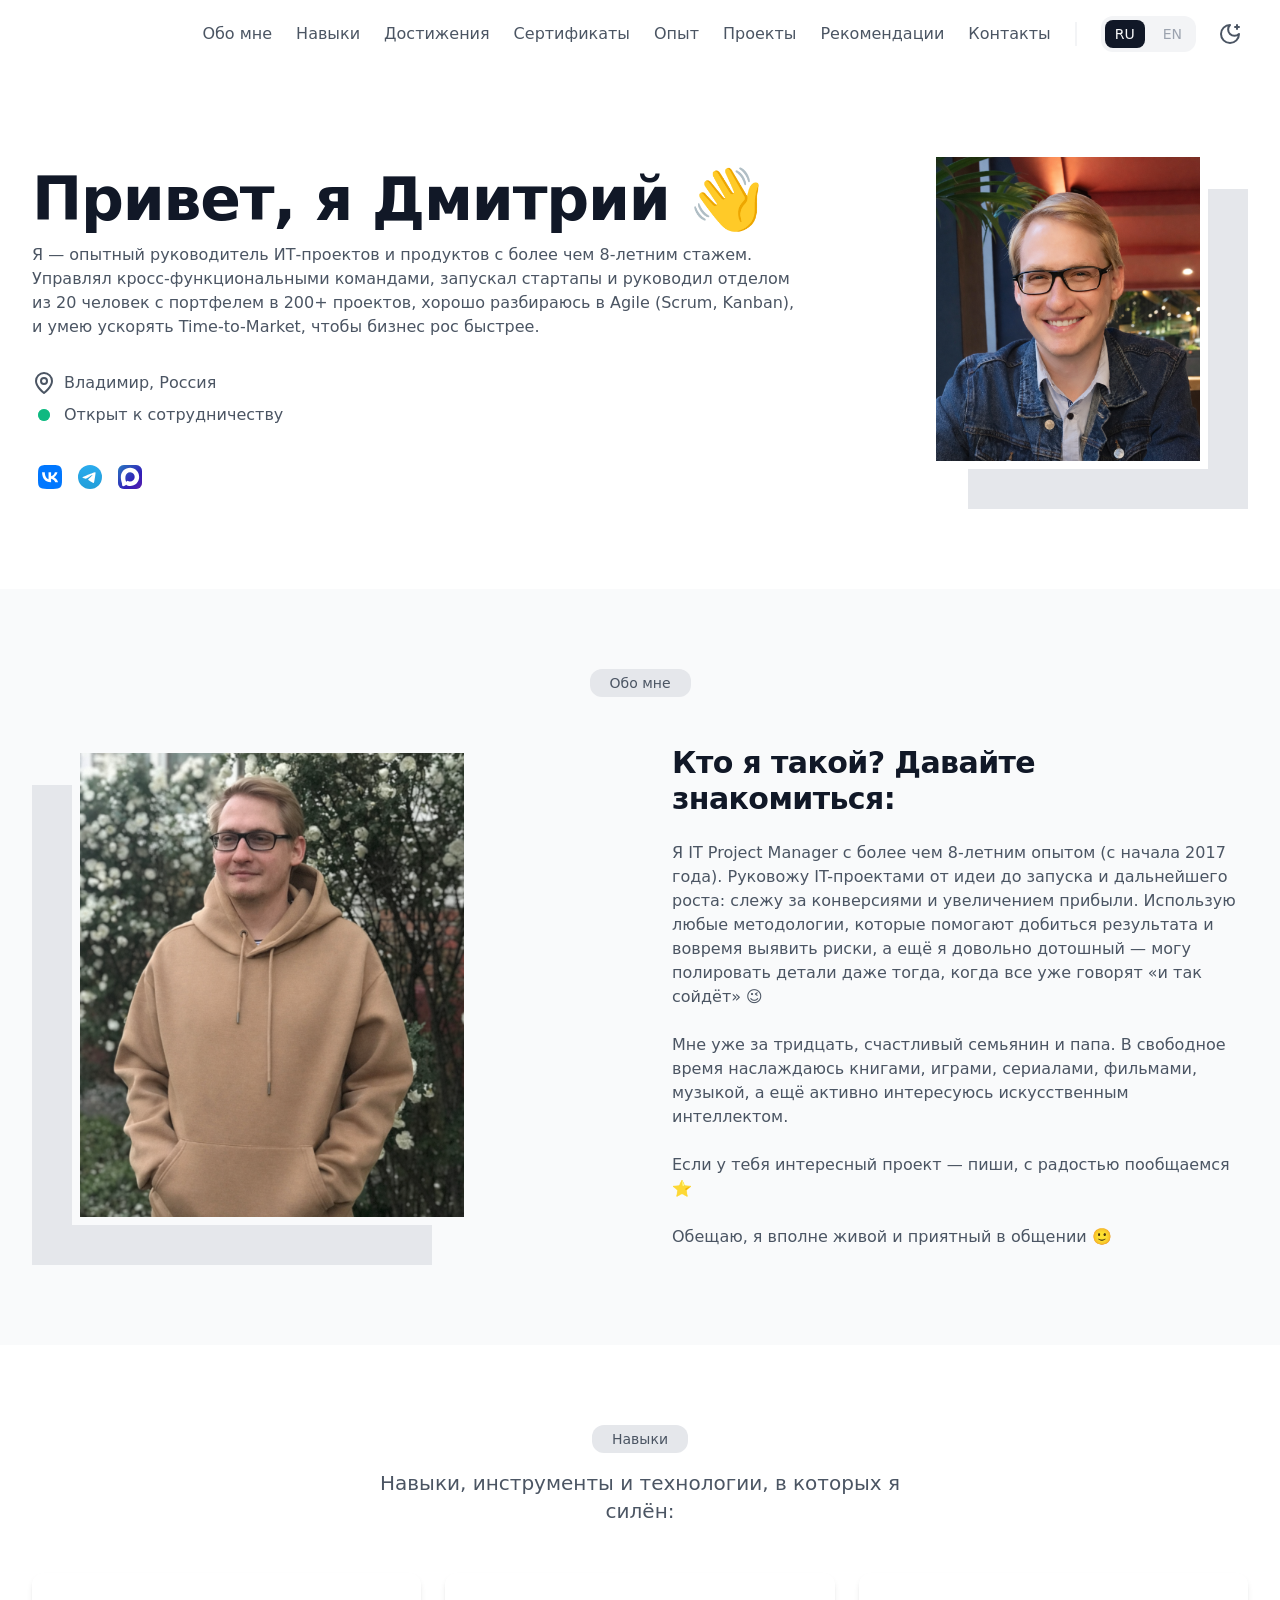
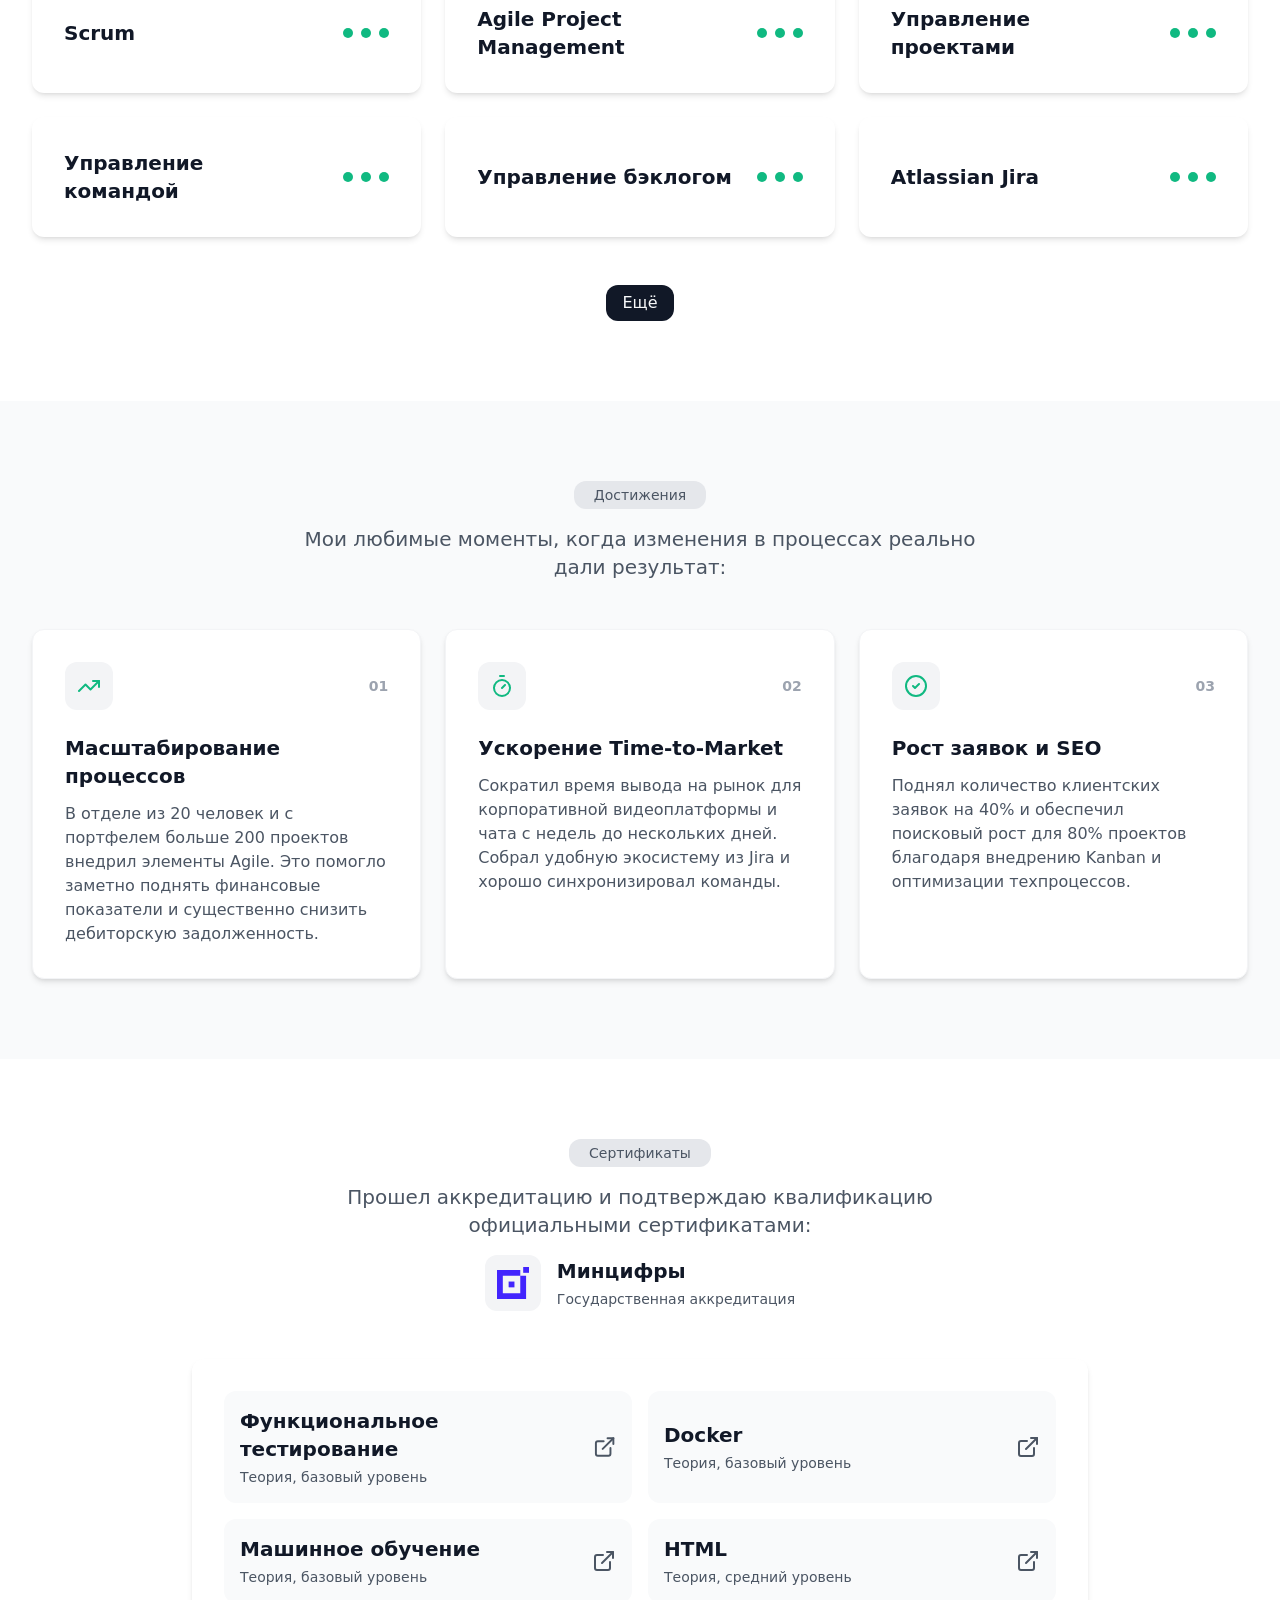
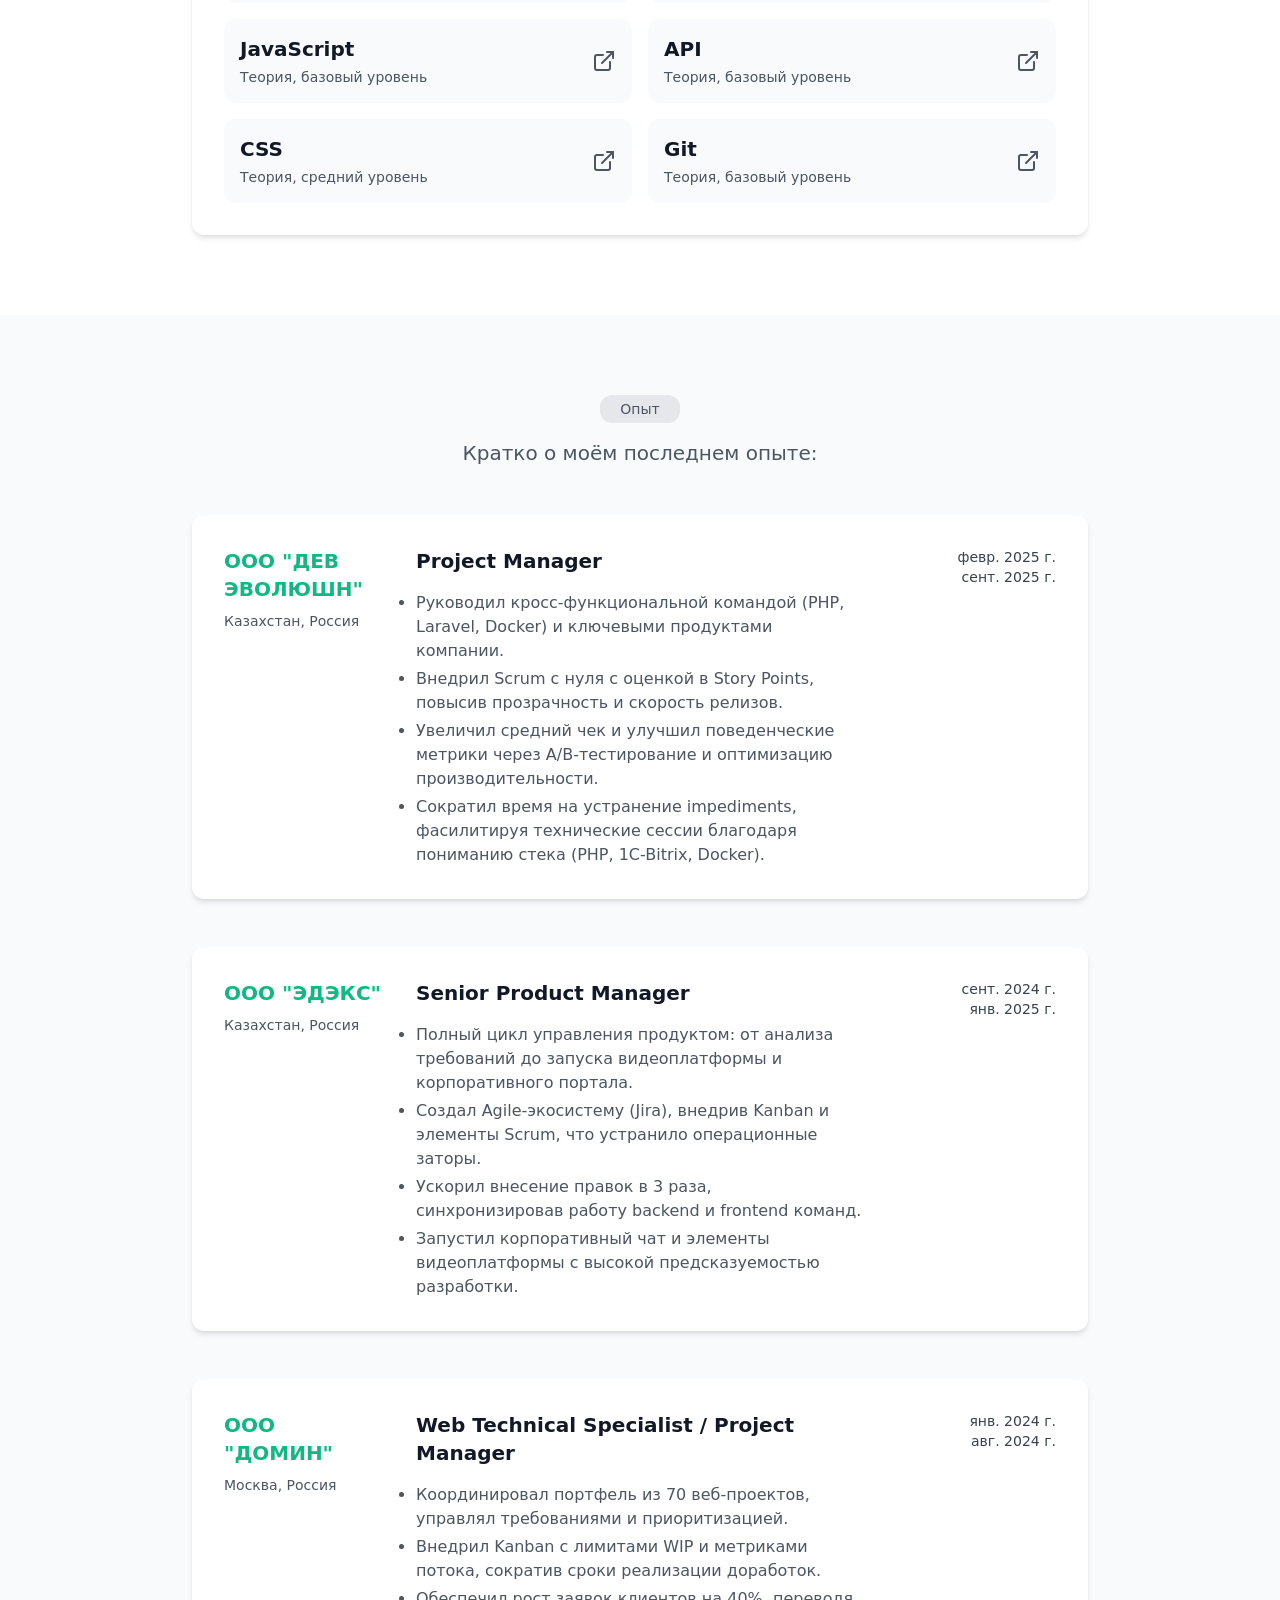
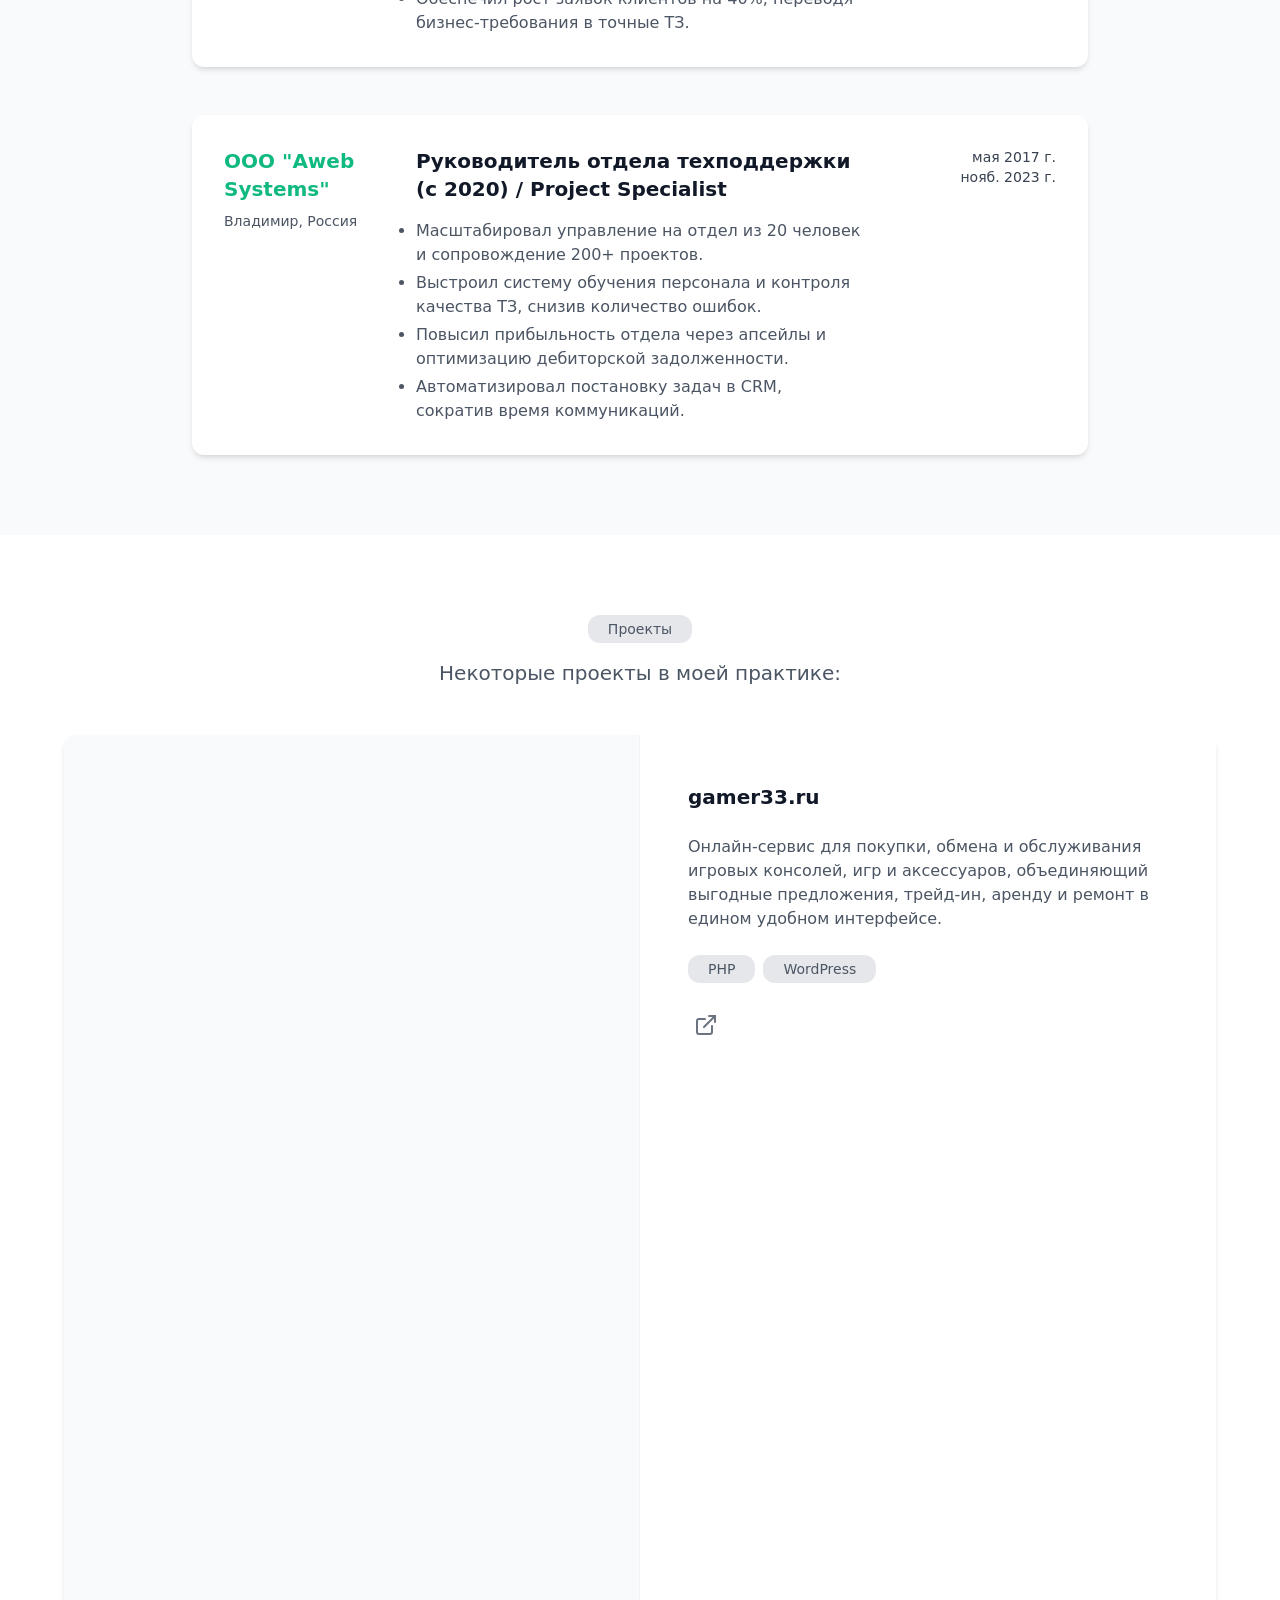
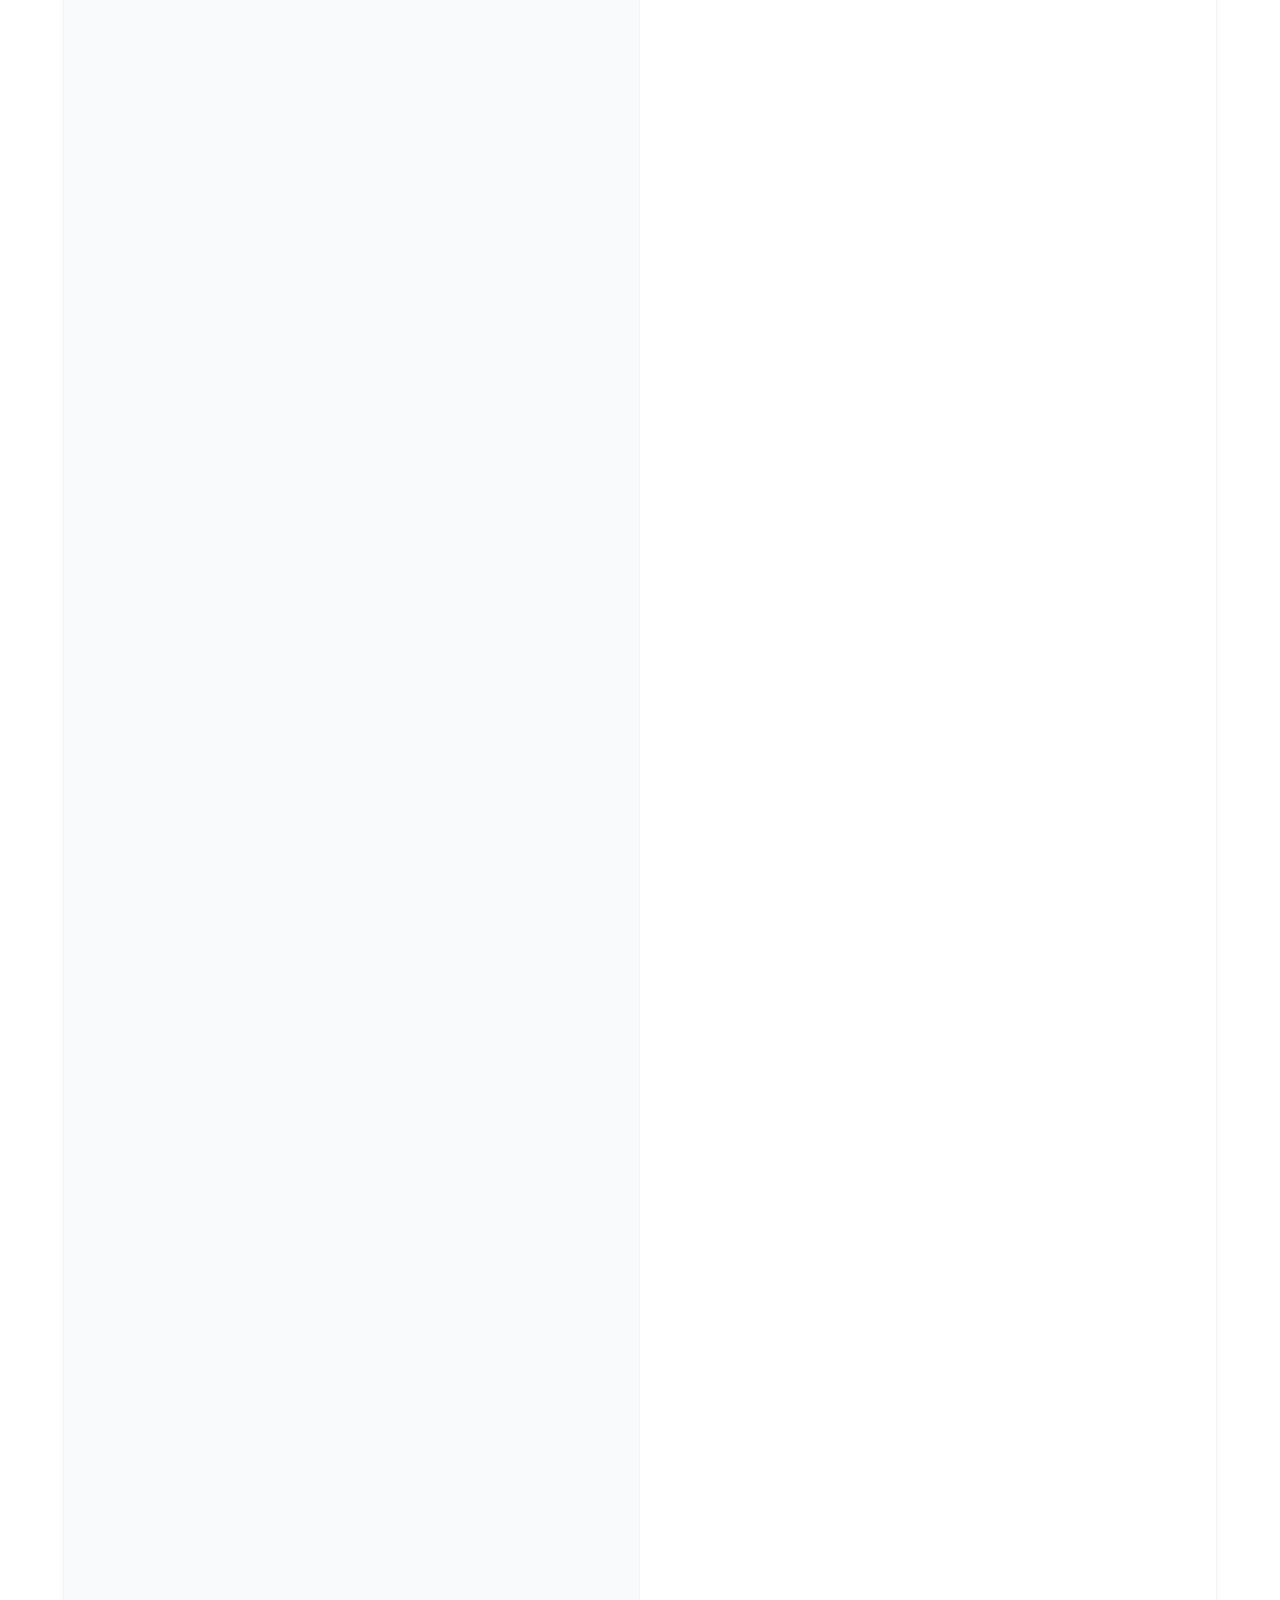
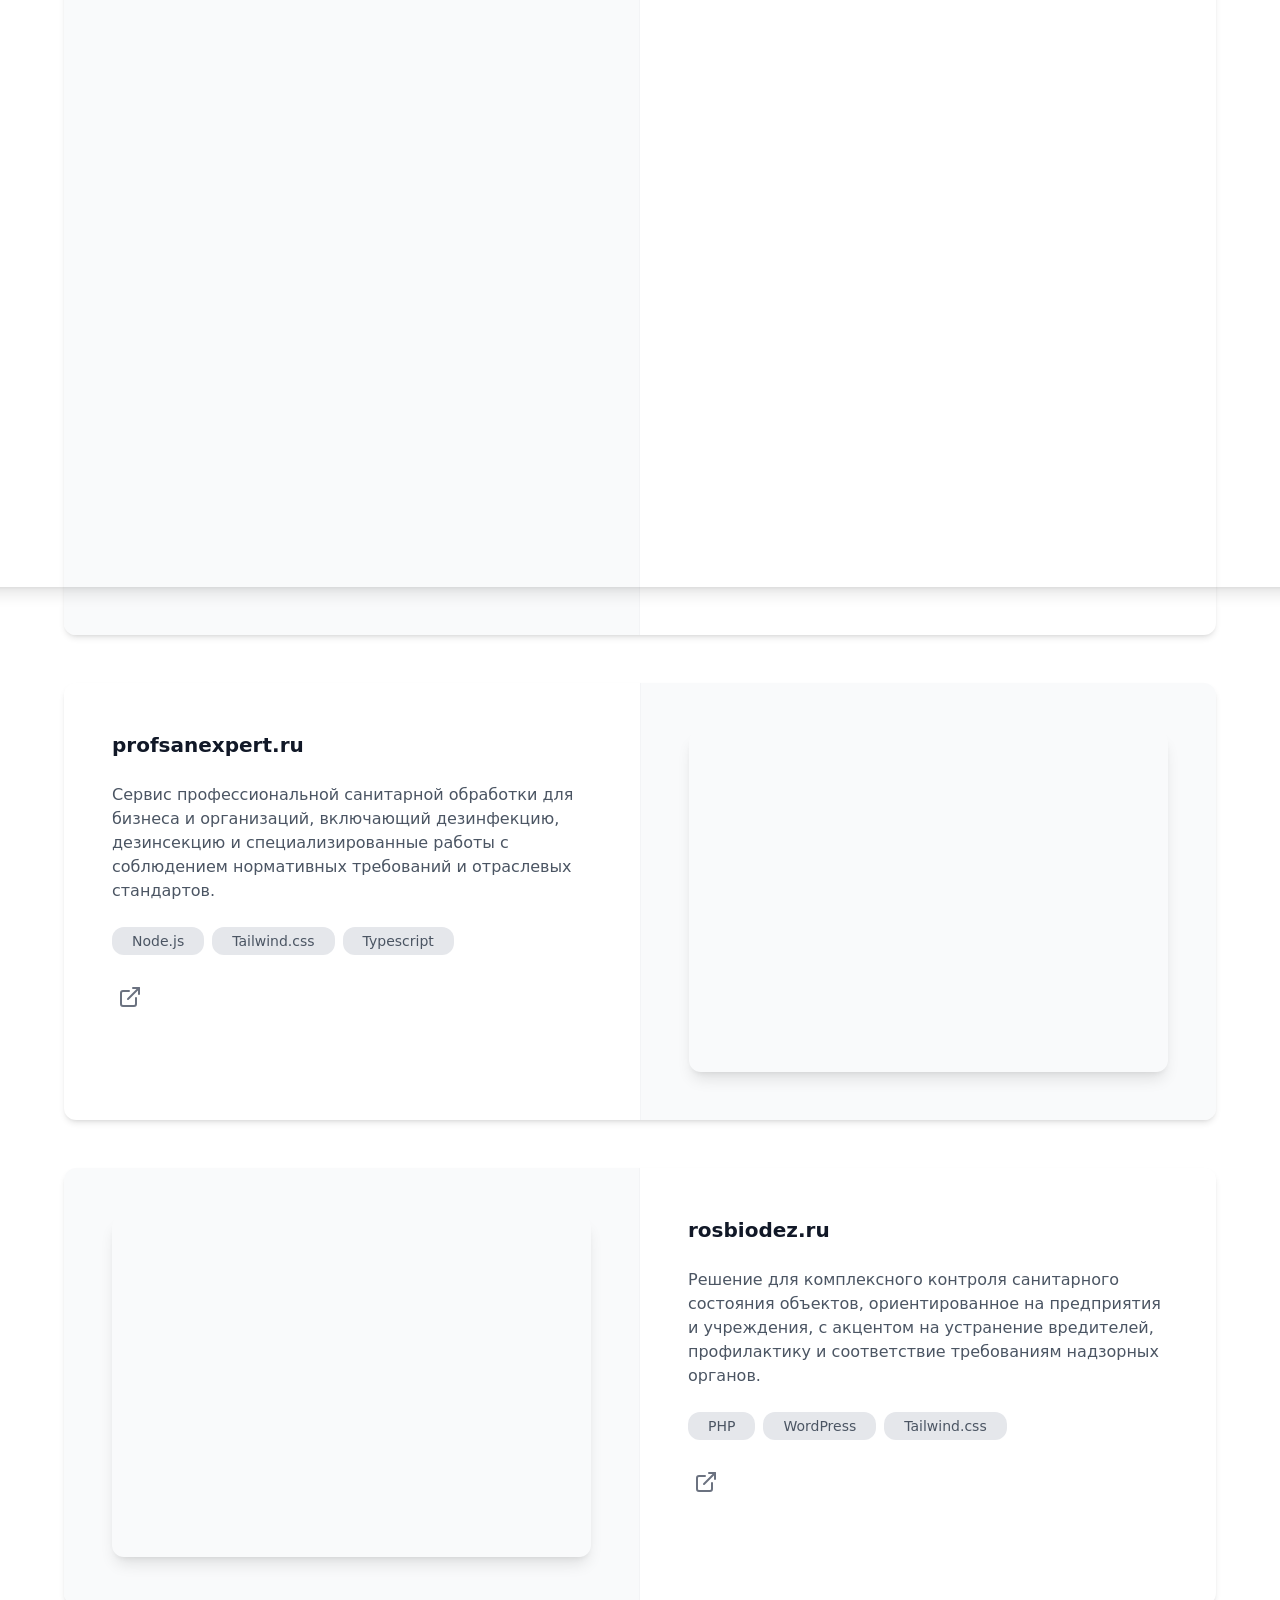
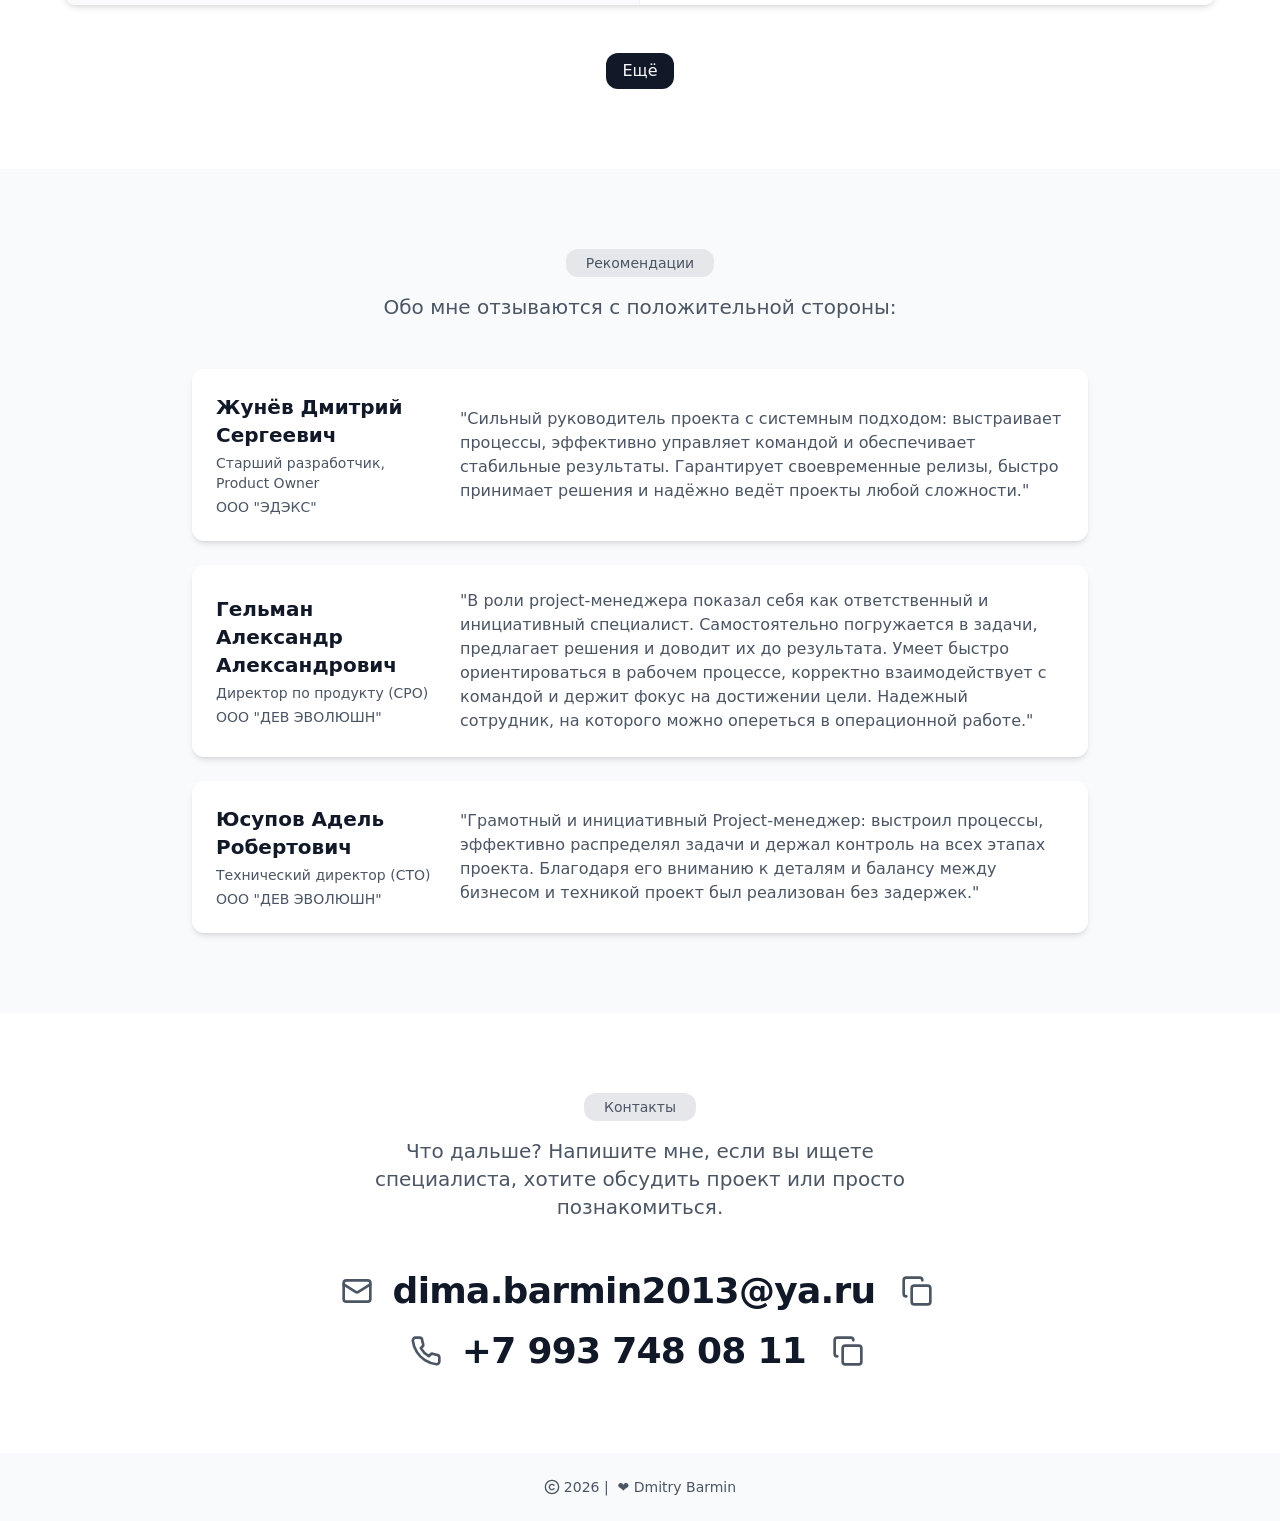
==== commit 19fa7792: "upd" ====
--- a/index.html
+++ b/index.html
@@ -1 +1 @@
-<!DOCTYPE html><html lang="en" class="!scroll-smooth"><head><meta charSet="utf-8"/><link rel="stylesheet" href="/_next/static/css/19e9ea53bb4bab57.css" data-precedence="next"/><title>Дмитрий Бармин | Руководитель ИТ-проектов из Владимира, Россия</title><meta name="theme-color" media="(prefers-color-scheme: light)" content="white"/><meta name="theme-color" media="(prefers-color-scheme: dark)" content="black"/><meta name="viewport" content="width=device-width, initial-scale=1"/><meta name="creator" content="Dmitry Barmin"/><script src="/_next/static/chunks/polyfills-78c92fac7aa8fdd8.js" noModule=""></script></head><body class="bg-gray text-gray-600 antialiased"><script>!function(){try{var d=document.documentElement,c=d.classList;c.remove('light','dark');var e=localStorage.getItem('theme');if('system'===e||(!e&&true)){var t='(prefers-color-scheme: dark)',m=window.matchMedia(t);if(m.media!==t||m.matches){d.style.colorScheme = 'dark';c.add('dark')}else{d.style.colorScheme = 'light';c.add('light')}}else if(e){c.add(e|| '')}if(e==='light'||e==='dark')d.style.colorScheme=e}catch(e){}}()</script><header class="sticky top-0 z-30 w-full border-b border-transparent bg-gray max-md:border-gray-100"><div class="mx-auto flex w-full max-w-7xl items-center justify-end gap-4 p-4 md:px-8"><div class="hidden items-center gap-6 md:flex"><ul class="flex list-none items-center gap-6"><li><a target="_self" class="text-base font-medium text-gray-600 transition-all hover:text-gray-900 active:text-gray-600" href="#about">Обо мне</a></li><li><a target="_self" class="text-base font-medium text-gray-600 transition-all hover:text-gray-900 active:text-gray-600" href="#skills">Навыки</a></li><li><a target="_self" class="text-base font-medium text-gray-600 transition-all hover:text-gray-900 active:text-gray-600" href="#highlights">Достижения</a></li><li><a target="_self" class="text-base font-medium text-gray-600 transition-all hover:text-gray-900 active:text-gray-600" href="#certificates">Сертификаты</a></li><li><a target="_self" class="text-base font-medium text-gray-600 transition-all hover:text-gray-900 active:text-gray-600" href="#experience">Опыт</a></li><li><a target="_self" class="text-base font-medium text-gray-600 transition-all hover:text-gray-900 active:text-gray-600" href="#work">Проекты</a></li><li><a target="_self" class="text-base font-medium text-gray-600 transition-all hover:text-gray-900 active:text-gray-600" href="#testimonials">Рекомендации</a></li><li><a target="_self" class="text-base font-medium text-gray-600 transition-all hover:text-gray-900 active:text-gray-600" href="#contact">Контакты</a></li></ul><div class="h-6 w-0.5 bg-gray-100"></div><div class="flex items-center gap-4"><div class="flex items-center gap-2 rounded-xl bg-gray-100 p-1"><button class="rounded-lg px-2.5 py-1 text-sm font-medium transition-colors bg-gray-900 text-gray-50">RU</button><button disabled="" class="rounded-lg px-2.5 py-1 text-sm font-medium transition-colors text-gray-400 cursor-not-allowed">EN</button></div><button class="relative flex justify-center items-center hover:bg-gray-100 active:bg-gray-200 rounded-lg p-1.5 transition-colors duration-200 [&amp;_svg]:stroke-gray-600 [&amp;_svg]:hover:stroke-gray-700 [&amp;_svg]:w-6 [&amp;_svg]:h-6"><svg xmlns="http://www.w3.org/2000/svg" width="24" height="24" viewBox="0 0 24 24" fill="none" stroke="currentColor" stroke-width="2" stroke-linecap="round" stroke-linejoin="round" class="lucide lucide-sun"><circle cx="12" cy="12" r="4"></circle><path d="M12 2v2"></path><path d="M12 20v2"></path><path d="m4.93 4.93 1.41 1.41"></path><path d="m17.66 17.66 1.41 1.41"></path><path d="M2 12h2"></path><path d="M20 12h2"></path><path d="m6.34 17.66-1.41 1.41"></path><path d="m19.07 4.93-1.41 1.41"></path></svg></button></div></div><button class="relative justify-center items-center hover:bg-gray-100 active:bg-gray-200 rounded-lg p-1.5 transition-colors duration-200 [&amp;_svg]:stroke-gray-600 [&amp;_svg]:hover:stroke-gray-700 [&amp;_svg]:w-6 [&amp;_svg]:h-6 flex md:hidden" type="button" aria-haspopup="dialog" aria-expanded="false" aria-controls="radix-:R16ja:" data-state="closed"><svg xmlns="http://www.w3.org/2000/svg" width="24" height="24" viewBox="0 0 24 24" fill="none" stroke="currentColor" stroke-width="2" stroke-linecap="round" stroke-linejoin="round" class="lucide lucide-menu"><line x1="4" x2="20" y1="12" y2="12"></line><line x1="4" x2="20" y1="6" y2="6"></line><line x1="4" x2="20" y1="18" y2="18"></line></svg></button></div></header><main class="flex min-h-screen w-full flex-col"><section class="w-full bg-gray py-16 md:py-20 2xl:py-24" id="hero"><div class="mx-auto flex w-full max-w-7xl flex-col gap-6 px-4 md:gap-12 md:px-8"><div class="flex flex-col gap-12 md:flex-row"><div class="flex items-center justify-center md:order-last md:flex-grow md:justify-end"><div class="relative h-[300px] w-[280px] md:h-[360px] md:w-[320px]"><img alt="Headshot of Dmitry" loading="lazy" width="1024" height="1024" decoding="async" data-nimg="1" class="absolute z-10 h-[280px] w-[240px] border-8 border-gray max-md:left-5 md:left-0 md:top-0 md:h-[320px] md:w-[280px]" style="color:transparent;object-fit:cover" src="/_next/static/media/dmitry-headshot.8a1f80c7.jpg"/><div class="absolute h-[280px] w-[280px] border-8 border-transparent bg-gray-200 max-md:top-5 md:bottom-0 md:right-0 md:h-[320px] md:w-[280px]"></div></div></div><div class="flex max-w-3xl flex-grow flex-col justify-center gap-8 md:order-first md:items-start md:justify-center 2xl:gap-12"><div class="flex flex-col gap-2"><h1 class="text-4xl font-semibold md:font-bold md:text-5xl md:tracking-[-0.02em] lg:text-6xl lg:leading-[72px] text-gray-900">Привет, я Дмитрий<!-- --> <span class="inline-block animate-waving-hand">👋</span></h1><p class="text-normal text-base">Я — опытный руководитель ИТ-проектов и продуктов с более чем 8-летним стажем. Управлял кросс-функциональными командами, запускал стартапы и руководил отделом из 20 человек с портфелем в 200+ проектов, хорошо разбираюсь в Agile (Scrum, Kanban), и умею ускорять Time-to-Market, чтобы бизнес рос быстрее.</p></div><div class="flex flex-col gap-2"><div class="flex gap-2"><svg xmlns="http://www.w3.org/2000/svg" width="24" height="24" viewBox="0 0 24 24" fill="none" stroke="currentColor" stroke-width="2" stroke-linecap="round" stroke-linejoin="round" class="stroke-gray-600"><path d="M20 10c0 6-8 12-8 12s-8-6-8-12a8 8 0 0 1 16 0Z"></path><circle cx="12" cy="10" r="3"></circle></svg><p class="text-normal text-base">Владимир, Россия</p></div><div class="flex items-center gap-2"><div class="flex h-6 w-6 items-center justify-center"><span class="relative flex h-3 w-3"><span class="absolute inline-flex h-full w-full animate-ping rounded-full bg-emerald-400 opacity-75"></span><span class="relative inline-flex h-3 w-3 rounded-full bg-emerald-500"></span></span></div><p class="text-normal text-base">Открыт к сотрудничеству</p></div></div><div class="flex gap-1"><button class="relative flex justify-center items-center hover:bg-gray-100 active:bg-gray-200 rounded-lg p-1.5 transition-colors duration-200 [&amp;_svg]:stroke-gray-600 [&amp;_svg]:hover:stroke-gray-700 [&amp;_svg]:w-6 [&amp;_svg]:h-6"><svg viewBox="0 0 1000 1000" aria-hidden="true"><path fill="#0077FF" d="M479.6,1000.4h41.7c226.7,0,339.6,0,409.6-70c69.6-70,69.6-183.3,69.6-409.2v-42.5c0-225,0-338.3-69.6-408.3c-70-70-183.3-70-409.6-70h-41.7c-226.7,0-339.6,0-409.6,70C0.5,140.4,0.5,253.8,0.5,479.6v42.5c0,225,0,338.3,70,408.3S253.8,1000.4,479.6,1000.4z"></path><path fill="#FFFFFF" d="M532.6,720.8c-227.9,0-357.9-156.2-363.3-416.2h114.2c3.8,190.8,87.9,271.7,154.6,288.3V304.6h107.5v164.6c65.8-7.1,135-82.1,158.3-164.6h107.5c-17.8,86.5-70.8,161.7-146.3,207.5C749.4,554,811.7,630,836.3,720.8H718c-22.3-79.8-90.3-138.4-172.5-148.8v148.8H532.6z"></path></svg></button><button class="relative flex justify-center items-center hover:bg-gray-100 active:bg-gray-200 rounded-lg p-1.5 transition-colors duration-200 [&amp;_svg]:stroke-gray-600 [&amp;_svg]:hover:stroke-gray-700 [&amp;_svg]:w-6 [&amp;_svg]:h-6"><svg viewBox="0 0 1000 1000" aria-hidden="true"><defs><linearGradient id=":R3e2raja:" x1="0" y1="0" x2="0" y2="1"><stop offset="0" stop-color="#2AABEE"></stop><stop offset="1" stop-color="#229ED9"></stop></linearGradient></defs><circle cx="500" cy="500" r="500" fill="url(#:R3e2raja:)"></circle><path fill="#FFFFFF" d="M226.3,494.7c145.8-63.5,243-105.4,291.6-125.6c138.9-57.8,167.7-67.8,186.5-68.1c4.1-0.1,13.4,1,19.4,5.8c5.1,4.1,6.5,9.6,7.1,13.5s1.5,12.8,0.8,19.7c-7.5,79.1-40.1,270.9-56.6,359.5c-7,37.5-20.8,50-34.2,51.3c-29,2.7-51.1-19.2-79.2-37.6c-44-28.8-68.9-46.8-111.6-75c-49.4-32.5-17.4-50.4,10.8-79.6c7.4-7.6,135.3-124,137.8-134.6c0.3-1.3,0.6-6.2-2.3-8.8s-7.2-1.7-10.4-1c-4.4,1-74.7,47.5-210.9,139.4c-20,13.7-38,20.4-54.2,20c-17.9-0.4-52.2-10.1-77.7-18.4c-31.3-10.2-56.2-15.6-54-32.8C190.3,513.3,202.7,504.1,226.3,494.7z"></path></svg></button><button class="relative flex justify-center items-center hover:bg-gray-100 active:bg-gray-200 rounded-lg p-1.5 transition-colors duration-200 [&amp;_svg]:stroke-gray-600 [&amp;_svg]:hover:stroke-gray-700 [&amp;_svg]:w-6 [&amp;_svg]:h-6"><svg viewBox="0 0 1000 1000" aria-hidden="true"><defs><linearGradient id=":R3u2raja:" x1="0" y1="0" x2="1" y2="1"><stop offset="0" stop-color="#4CF"></stop><stop offset=".662" stop-color="#53E"></stop><stop offset="1" stop-color="#93D"></stop></linearGradient><radialGradient id=":R3u2rajaH1:" cx="-87.392" cy="1166.116" r="500" fx="-87.392" fy="1166.116" gradientTransform="rotate(51.356 1551.478 559.3)scale(2.42703433 1)"><stop offset="0" stop-color="#00F"></stop><stop offset="1" stop-opacity="0"></stop></radialGradient></defs><rect width="1000" height="1000" fill="url(#:R3u2raja:)" ry="249.681"></rect><rect width="1000" height="1000" fill="url(#:R3u2rajaH1:)" ry="249.681"></rect><path fill="#FFFFFF" fill-rule="evenodd" d="M508.211 878.328c-75.007 0-109.864-10.95-170.453-54.75-38.325 49.275-159.686 87.783-164.979 21.9 0-49.456-10.95-91.248-23.36-136.873-14.782-56.21-31.572-118.807-31.572-209.508 0-216.626 177.754-379.597 388.357-379.597 210.785 0 375.947 171.001 375.947 381.604.707 207.346-166.595 376.118-373.94 377.224m3.103-571.585c-102.564-5.292-182.499 65.7-200.201 177.024-14.6 92.162 11.315 204.398 33.397 210.238 10.585 2.555 37.23-18.98 53.837-35.587a189.8 189.8 0 0 0 92.71 33.032c106.273 5.112 197.08-75.794 204.215-181.95 4.154-106.382-77.67-196.486-183.958-202.574Z" clip-rule="evenodd"></path></svg></button></div></div></div></div></section><section class="w-full py-16 md:py-20 2xl:py-24 bg-gray-50" id="about"><div class="mx-auto flex w-full max-w-7xl flex-col gap-6 px-4 md:gap-12 md:px-8"><div class="self-center"><div class="flex items-center justify-center rounded-xl bg-gray-200 px-5 py-1"><p class="text-normal text-sm font-medium">Обо мне</p></div></div><div class="flex w-full flex-col justify-between gap-12 md:flex-row"><div class="flex justify-center md:order-first md:justify-end"><div class="relative h-[380px] w-[320px] md:h-[460px] md:w-[380px] lg:h-[520px] lg:w-[440px]"><img alt="Fullpose of Dmitry" loading="lazy" width="1024" height="1536" decoding="async" data-nimg="1" class="absolute z-10 h-[360px] w-[280px] border-8 border-gray-50 max-md:left-5 md:right-0 md:top-0 md:h-[420px] md:w-[340px] lg:h-[480px] lg:w-[400px]" style="color:transparent;object-fit:cover" src="/_next/static/media/dmitry-full-pose.536ea864.jpg"/><div class="absolute h-[360px] w-[320px] border-8 border-transparent bg-gray-200 max-md:top-5 md:bottom-0 md:left-0 md:h-[420px] md:w-[340px] lg:h-[480px] lg:w-[400px]"></div></div></div><div class="flex max-w-xl flex-col gap-6"><h3 class="text-2xl md:text-3xl font-semibold tracking-[-0.02em] text-gray-900">Кто я такой? Давайте знакомиться:</h3><p class="text-normal text-base">Я IT Project Manager с более чем 8-летним опытом (с начала 2017 года). Руковожу IT-проектами от идеи до запуска и дальнейшего роста: слежу за конверсиями и увеличением прибыли. Использую любые методологии, которые помогают добиться результата и вовремя выявить риски, а ещё я довольно дотошный — могу полировать детали даже тогда, когда все уже говорят «и так сойдёт» 😉</p><p class="text-normal text-base">Мне уже за тридцать, счастливый семьянин и папа. В свободное время наслаждаюсь книгами, играми, сериалами, фильмами, музыкой, а ещё активно интересуюсь искусственным интеллектом.</p><p class="text-normal text-base">Если у тебя интересный проект — пиши, с радостью пообщаемся ⭐</p><p class="text-normal text-base">Обещаю, я вполне живой и приятный в общении 🙂</p></div></div></div></section><section class="w-full bg-gray py-16 md:py-20 2xl:py-24" id="skills"><div class="mx-auto flex w-full max-w-7xl flex-col gap-6 px-4 md:gap-12 md:px-8"><div class="flex flex-col items-center gap-4"><div class="self-center"><div class="flex items-center justify-center rounded-xl bg-gray-200 px-5 py-1"><p class="text-normal text-sm font-medium">Навыки</p></div></div><p class="text-normal text-lg md:text-xl max-w-xl text-center">Навыки, инструменты и технологии, в которых я силён:</p></div><div class="grid grid-cols-1 gap-6 md:grid-cols-3"><div class="rounded-xl bg-gray shadow-md dark:bg-gray-100 dark:shadow-2xl flex w-full items-center justify-between gap-6 p-6 md:p-8 animate-fade-in-up"><p class="text-lg md:text-xl font-semibold text-gray-900">Scrum</p><div class="flex items-center gap-3"><div class="flex gap-2"><span class="h-2.5 w-2.5 rounded-full bg-emerald-500"></span><span class="h-2.5 w-2.5 rounded-full bg-emerald-500"></span><span class="h-2.5 w-2.5 rounded-full bg-emerald-500"></span></div></div></div><div class="rounded-xl bg-gray shadow-md dark:bg-gray-100 dark:shadow-2xl flex w-full items-center justify-between gap-6 p-6 md:p-8 animate-fade-in-up"><p class="text-lg md:text-xl font-semibold text-gray-900">Agile Project Management</p><div class="flex items-center gap-3"><div class="flex gap-2"><span class="h-2.5 w-2.5 rounded-full bg-emerald-500"></span><span class="h-2.5 w-2.5 rounded-full bg-emerald-500"></span><span class="h-2.5 w-2.5 rounded-full bg-emerald-500"></span></div></div></div><div class="rounded-xl bg-gray shadow-md dark:bg-gray-100 dark:shadow-2xl flex w-full items-center justify-between gap-6 p-6 md:p-8 animate-fade-in-up"><p class="text-lg md:text-xl font-semibold text-gray-900">Управление проектами</p><div class="flex items-center gap-3"><div class="flex gap-2"><span class="h-2.5 w-2.5 rounded-full bg-emerald-500"></span><span class="h-2.5 w-2.5 rounded-full bg-emerald-500"></span><span class="h-2.5 w-2.5 rounded-full bg-emerald-500"></span></div></div></div><div class="rounded-xl bg-gray shadow-md dark:bg-gray-100 dark:shadow-2xl flex w-full items-center justify-between gap-6 p-6 md:p-8 animate-fade-in-up"><p class="text-lg md:text-xl font-semibold text-gray-900">Управление командой</p><div class="flex items-center gap-3"><div class="flex gap-2"><span class="h-2.5 w-2.5 rounded-full bg-emerald-500"></span><span class="h-2.5 w-2.5 rounded-full bg-emerald-500"></span><span class="h-2.5 w-2.5 rounded-full bg-emerald-500"></span></div></div></div><div class="rounded-xl bg-gray shadow-md dark:bg-gray-100 dark:shadow-2xl flex w-full items-center justify-between gap-6 p-6 md:p-8 animate-fade-in-up"><p class="text-lg md:text-xl font-semibold text-gray-900">Управление бэклогом</p><div class="flex items-center gap-3"><div class="flex gap-2"><span class="h-2.5 w-2.5 rounded-full bg-emerald-500"></span><span class="h-2.5 w-2.5 rounded-full bg-emerald-500"></span><span class="h-2.5 w-2.5 rounded-full bg-emerald-500"></span></div></div></div><div class="rounded-xl bg-gray shadow-md dark:bg-gray-100 dark:shadow-2xl flex w-full items-center justify-between gap-6 p-6 md:p-8 animate-fade-in-up"><p class="text-lg md:text-xl font-semibold text-gray-900">Atlassian Jira</p><div class="flex items-center gap-3"><div class="flex gap-2"><span class="h-2.5 w-2.5 rounded-full bg-emerald-500"></span><span class="h-2.5 w-2.5 rounded-full bg-emerald-500"></span><span class="h-2.5 w-2.5 rounded-full bg-emerald-500"></span></div></div></div></div><div class="flex justify-center"><button class="inline-flex items-center justify-center rounded-xl bg-gray-900 px-4 py-1.5 font-medium text-gray-50 transition-colors duration-200 hover:bg-gray-700 active:bg-gray-800">Ещё</button></div></div></section><section class="w-full py-16 md:py-20 2xl:py-24 bg-gray-50" id="highlights"><div class="mx-auto flex w-full max-w-7xl flex-col gap-6 px-4 md:gap-12 md:px-8"><div class="flex flex-col items-center gap-4"><div class="self-center"><div class="flex items-center justify-center rounded-xl bg-gray-200 px-5 py-1"><p class="text-normal text-sm font-medium">Достижения</p></div></div><p class="text-normal text-lg md:text-xl max-w-2xl text-center">Мои любимые моменты, когда изменения в процессах реально дали результат:</p></div><div class="grid grid-cols-1 gap-6 md:grid-cols-3"><div class="rounded-xl bg-gray shadow-md dark:bg-gray-100 dark:shadow-2xl flex h-full flex-col gap-6 border border-gray-100 p-8"><div class="flex items-center justify-between"><div class="flex h-12 w-12 items-center justify-center rounded-xl bg-gray-100"><svg xmlns="http://www.w3.org/2000/svg" width="24" height="24" viewBox="0 0 24 24" fill="none" stroke="currentColor" stroke-width="2" stroke-linecap="round" stroke-linejoin="round" class="h-6 w-6 stroke-emerald-500"><polyline points="22 7 13.5 15.5 8.5 10.5 2 17"></polyline><polyline points="16 7 22 7 22 13"></polyline></svg></div><span class="text-sm font-semibold text-gray-400">0<!-- -->1</span></div><div class="flex flex-col gap-3"><p class="text-lg md:text-xl font-semibold text-gray-900">Масштабирование процессов</p><p class="text-normal text-base">В отделе из 20 человек и с портфелем больше 200 проектов внедрил элементы Agile. Это помогло заметно поднять финансовые показатели и существенно снизить дебиторскую задолженность.</p></div></div><div class="rounded-xl bg-gray shadow-md dark:bg-gray-100 dark:shadow-2xl flex h-full flex-col gap-6 border border-gray-100 p-8"><div class="flex items-center justify-between"><div class="flex h-12 w-12 items-center justify-center rounded-xl bg-gray-100"><svg xmlns="http://www.w3.org/2000/svg" width="24" height="24" viewBox="0 0 24 24" fill="none" stroke="currentColor" stroke-width="2" stroke-linecap="round" stroke-linejoin="round" class="h-6 w-6 stroke-emerald-500"><line x1="10" x2="14" y1="2" y2="2"></line><line x1="12" x2="15" y1="14" y2="11"></line><circle cx="12" cy="14" r="8"></circle></svg></div><span class="text-sm font-semibold text-gray-400">0<!-- -->2</span></div><div class="flex flex-col gap-3"><p class="text-lg md:text-xl font-semibold text-gray-900">Ускорение Time‑to‑Market</p><p class="text-normal text-base">Сократил время вывода на рынок для корпоративной видеоплатформы и чата с недель до нескольких дней. Собрал удобную экосистему из Jira и хорошо синхронизировал команды.</p></div></div><div class="rounded-xl bg-gray shadow-md dark:bg-gray-100 dark:shadow-2xl flex h-full flex-col gap-6 border border-gray-100 p-8"><div class="flex items-center justify-between"><div class="flex h-12 w-12 items-center justify-center rounded-xl bg-gray-100"><svg xmlns="http://www.w3.org/2000/svg" width="24" height="24" viewBox="0 0 24 24" fill="none" stroke="currentColor" stroke-width="2" stroke-linecap="round" stroke-linejoin="round" class="h-6 w-6 stroke-emerald-500"><path d="M12 22c5.523 0 10-4.477 10-10S17.523 2 12 2 2 6.477 2 12s4.477 10 10 10z"></path><path d="m9 12 2 2 4-4"></path></svg></div><span class="text-sm font-semibold text-gray-400">0<!-- -->3</span></div><div class="flex flex-col gap-3"><p class="text-lg md:text-xl font-semibold text-gray-900">Рост заявок и SEO</p><p class="text-normal text-base">Поднял количество клиентских заявок на 40% и обеспечил поисковый рост для 80% проектов благодаря внедрению Kanban и оптимизации техпроцессов.</p></div></div></div></div></section><section class="w-full bg-gray py-16 md:py-20 2xl:py-24" id="certificates"><div class="mx-auto flex w-full max-w-7xl flex-col gap-6 px-4 md:gap-12 md:px-8"><div class="flex flex-col items-center gap-4"><div class="self-center"><div class="flex items-center justify-center rounded-xl bg-gray-200 px-5 py-1"><p class="text-normal text-sm font-medium">Сертификаты</p></div></div><p class="text-normal text-lg md:text-xl max-w-2xl text-center">Прошел аккредитацию и подтверждаю квалификацию официальными сертификатами:</p><div class="flex items-center gap-4"><div class="flex h-14 w-14 items-center justify-center rounded-xl bg-gray-100 text-gray-900"><img alt="Минцифры" loading="lazy" width="32" height="32" decoding="async" data-nimg="1" class="block h-8 w-8 dark:hidden" style="color:transparent" src="/images/mincifry-logo.svg"/><img alt="Минцифры" loading="lazy" width="32" height="32" decoding="async" data-nimg="1" class="hidden h-8 w-8 dark:block" style="color:transparent" src="/images/mincifry-logo-white.svg"/></div><div class="flex flex-col items-start gap-1"><p class="text-lg md:text-xl font-semibold text-gray-900">Минцифры</p><p class="text-sm text-gray-600">Государственная аккредитация</p></div></div></div><div class="rounded-xl bg-gray shadow-md dark:bg-gray-100 dark:shadow-2xl mx-auto w-full max-w-4xl flex flex-col gap-4 p-6 md:p-8"><div class="grid grid-cols-1 gap-4 md:grid-cols-2"><button class="flex w-full items-center justify-between rounded-xl bg-gray-50 p-4 text-left hover:bg-gray-100" type="button" aria-haspopup="dialog" aria-expanded="false" aria-controls="radix-:R6araja:" data-state="closed"><div class="flex flex-col gap-1"><p class="text-lg md:text-xl font-semibold text-gray-900">Функциональное тестирование</p><p class="text-sm text-gray-600">Теория, <!-- -->базовый уровень</p></div><svg xmlns="http://www.w3.org/2000/svg" width="24" height="24" viewBox="0 0 24 24" fill="none" stroke="currentColor" stroke-width="2" stroke-linecap="round" stroke-linejoin="round" class="stroke-gray-600"><path d="M18 13v6a2 2 0 0 1-2 2H5a2 2 0 0 1-2-2V8a2 2 0 0 1 2-2h6"></path><polyline points="15 3 21 3 21 9"></polyline><line x1="10" x2="21" y1="14" y2="3"></line></svg></button><button class="flex w-full items-center justify-between rounded-xl bg-gray-50 p-4 text-left hover:bg-gray-100" type="button" aria-haspopup="dialog" aria-expanded="false" aria-controls="radix-:Raaraja:" data-state="closed"><div class="flex flex-col gap-1"><p class="text-lg md:text-xl font-semibold text-gray-900">Docker</p><p class="text-sm text-gray-600">Теория, <!-- -->базовый уровень</p></div><svg xmlns="http://www.w3.org/2000/svg" width="24" height="24" viewBox="0 0 24 24" fill="none" stroke="currentColor" stroke-width="2" stroke-linecap="round" stroke-linejoin="round" class="stroke-gray-600"><path d="M18 13v6a2 2 0 0 1-2 2H5a2 2 0 0 1-2-2V8a2 2 0 0 1 2-2h6"></path><polyline points="15 3 21 3 21 9"></polyline><line x1="10" x2="21" y1="14" y2="3"></line></svg></button><button class="flex w-full items-center justify-between rounded-xl bg-gray-50 p-4 text-left hover:bg-gray-100" type="button" aria-haspopup="dialog" aria-expanded="false" aria-controls="radix-:Rearaja:" data-state="closed"><div class="flex flex-col gap-1"><p class="text-lg md:text-xl font-semibold text-gray-900">Машинное обучение</p><p class="text-sm text-gray-600">Теория, <!-- -->базовый уровень</p></div><svg xmlns="http://www.w3.org/2000/svg" width="24" height="24" viewBox="0 0 24 24" fill="none" stroke="currentColor" stroke-width="2" stroke-linecap="round" stroke-linejoin="round" class="stroke-gray-600"><path d="M18 13v6a2 2 0 0 1-2 2H5a2 2 0 0 1-2-2V8a2 2 0 0 1 2-2h6"></path><polyline points="15 3 21 3 21 9"></polyline><line x1="10" x2="21" y1="14" y2="3"></line></svg></button><button class="flex w-full items-center justify-between rounded-xl bg-gray-50 p-4 text-left hover:bg-gray-100" type="button" aria-haspopup="dialog" aria-expanded="false" aria-controls="radix-:Riaraja:" data-state="closed"><div class="flex flex-col gap-1"><p class="text-lg md:text-xl font-semibold text-gray-900">HTML</p><p class="text-sm text-gray-600">Теория, <!-- -->средний уровень</p></div><svg xmlns="http://www.w3.org/2000/svg" width="24" height="24" viewBox="0 0 24 24" fill="none" stroke="currentColor" stroke-width="2" stroke-linecap="round" stroke-linejoin="round" class="stroke-gray-600"><path d="M18 13v6a2 2 0 0 1-2 2H5a2 2 0 0 1-2-2V8a2 2 0 0 1 2-2h6"></path><polyline points="15 3 21 3 21 9"></polyline><line x1="10" x2="21" y1="14" y2="3"></line></svg></button><button class="flex w-full items-center justify-between rounded-xl bg-gray-50 p-4 text-left hover:bg-gray-100" type="button" aria-haspopup="dialog" aria-expanded="false" aria-controls="radix-:Rmaraja:" data-state="closed"><div class="flex flex-col gap-1"><p class="text-lg md:text-xl font-semibold text-gray-900">JavaScript</p><p class="text-sm text-gray-600">Теория, <!-- -->базовый уровень</p></div><svg xmlns="http://www.w3.org/2000/svg" width="24" height="24" viewBox="0 0 24 24" fill="none" stroke="currentColor" stroke-width="2" stroke-linecap="round" stroke-linejoin="round" class="stroke-gray-600"><path d="M18 13v6a2 2 0 0 1-2 2H5a2 2 0 0 1-2-2V8a2 2 0 0 1 2-2h6"></path><polyline points="15 3 21 3 21 9"></polyline><line x1="10" x2="21" y1="14" y2="3"></line></svg></button><button class="flex w-full items-center justify-between rounded-xl bg-gray-50 p-4 text-left hover:bg-gray-100" type="button" aria-haspopup="dialog" aria-expanded="false" aria-controls="radix-:Rqaraja:" data-state="closed"><div class="flex flex-col gap-1"><p class="text-lg md:text-xl font-semibold text-gray-900">API</p><p class="text-sm text-gray-600">Теория, <!-- -->базовый уровень</p></div><svg xmlns="http://www.w3.org/2000/svg" width="24" height="24" viewBox="0 0 24 24" fill="none" stroke="currentColor" stroke-width="2" stroke-linecap="round" stroke-linejoin="round" class="stroke-gray-600"><path d="M18 13v6a2 2 0 0 1-2 2H5a2 2 0 0 1-2-2V8a2 2 0 0 1 2-2h6"></path><polyline points="15 3 21 3 21 9"></polyline><line x1="10" x2="21" y1="14" y2="3"></line></svg></button><button class="flex w-full items-center justify-between rounded-xl bg-gray-50 p-4 text-left hover:bg-gray-100" type="button" aria-haspopup="dialog" aria-expanded="false" aria-controls="radix-:Ruaraja:" data-state="closed"><div class="flex flex-col gap-1"><p class="text-lg md:text-xl font-semibold text-gray-900">CSS</p><p class="text-sm text-gray-600">Теория, <!-- -->средний уровень</p></div><svg xmlns="http://www.w3.org/2000/svg" width="24" height="24" viewBox="0 0 24 24" fill="none" stroke="currentColor" stroke-width="2" stroke-linecap="round" stroke-linejoin="round" class="stroke-gray-600"><path d="M18 13v6a2 2 0 0 1-2 2H5a2 2 0 0 1-2-2V8a2 2 0 0 1 2-2h6"></path><polyline points="15 3 21 3 21 9"></polyline><line x1="10" x2="21" y1="14" y2="3"></line></svg></button><button class="flex w-full items-center justify-between rounded-xl bg-gray-50 p-4 text-left hover:bg-gray-100" type="button" aria-haspopup="dialog" aria-expanded="false" aria-controls="radix-:R12araja:" data-state="closed"><div class="flex flex-col gap-1"><p class="text-lg md:text-xl font-semibold text-gray-900">Git</p><p class="text-sm text-gray-600">Теория, <!-- -->базовый уровень</p></div><svg xmlns="http://www.w3.org/2000/svg" width="24" height="24" viewBox="0 0 24 24" fill="none" stroke="currentColor" stroke-width="2" stroke-linecap="round" stroke-linejoin="round" class="stroke-gray-600"><path d="M18 13v6a2 2 0 0 1-2 2H5a2 2 0 0 1-2-2V8a2 2 0 0 1 2-2h6"></path><polyline points="15 3 21 3 21 9"></polyline><line x1="10" x2="21" y1="14" y2="3"></line></svg></button></div></div></div></section><section class="w-full py-16 md:py-20 2xl:py-24 bg-gray-50" id="experience"><div class="mx-auto flex w-full max-w-7xl flex-col gap-6 px-4 md:gap-12 md:px-8"><div class="flex flex-col items-center gap-4"><div class="self-center"><div class="flex items-center justify-center rounded-xl bg-gray-200 px-5 py-1"><p class="text-normal text-sm font-medium">Опыт</p></div></div><p class="text-normal text-lg md:text-xl max-w-xl text-center">Кратко о моём последнем опыте:</p></div><div class="rounded-xl bg-gray shadow-md dark:bg-gray-100 dark:shadow-2xl mx-auto flex w-full max-w-4xl flex-col justify-between gap-4 p-8 md:flex-row md:gap-8"><div class="max-md:order-1 md:w-1/4"><div class="flex flex-col gap-2"><p class="text-lg md:text-xl font-semibold text-emerald-500">ООО &quot;ДЕВ ЭВОЛЮШН&quot;</p><p class="text-sm text-gray-600">Казахстан, Россия</p></div></div><div class="flex flex-col gap-4 max-md:order-3 md:w-[70%]"><p class="text-lg md:text-xl font-semibold text-gray-900">Project Manager</p><ul class="flex list-disc flex-col gap-2 md:gap-1"><li class="text-normal text-base">Руководил кросс-функциональной командой (PHP, Laravel, Docker) и ключевыми продуктами компании.</li><li class="text-normal text-base">Внедрил Scrum с нуля с оценкой в Story Points, повысив прозрачность и скорость релизов.</li><li class="text-normal text-base">Увеличил средний чек и улучшил поведенческие метрики через A/B-тестирование и оптимизацию производительности.</li><li class="text-normal text-base">Сократил время на устранение impediments, фасилитируя технические сессии благодаря пониманию стека (PHP, 1C-Bitrix, Docker).</li></ul></div><div class="max-md:order-2 md:w-1/4"><p class="text-sm text-gray-700 md:text-right"><span class="block">февр. 2025 г.</span><span class="block">сент. 2025 г.</span></p></div></div><div class="rounded-xl bg-gray shadow-md dark:bg-gray-100 dark:shadow-2xl mx-auto flex w-full max-w-4xl flex-col justify-between gap-4 p-8 md:flex-row md:gap-8"><div class="max-md:order-1 md:w-1/4"><div class="flex flex-col gap-2"><p class="text-lg md:text-xl font-semibold text-emerald-500">ООО &quot;ЭДЭКС&quot;</p><p class="text-sm text-gray-600">Казахстан, Россия</p></div></div><div class="flex flex-col gap-4 max-md:order-3 md:w-[70%]"><p class="text-lg md:text-xl font-semibold text-gray-900">Senior Product Manager</p><ul class="flex list-disc flex-col gap-2 md:gap-1"><li class="text-normal text-base">Полный цикл управления продуктом: от анализа требований до запуска видеоплатформы и корпоративного портала.</li><li class="text-normal text-base">Создал Agile-экосистему (Jira), внедрив Kanban и элементы Scrum, что устранило операционные заторы.</li><li class="text-normal text-base">Ускорил внесение правок в 3 раза, синхронизировав работу backend и frontend команд.</li><li class="text-normal text-base">Запустил корпоративный чат и элементы видеоплатформы с высокой предсказуемостью разработки.</li></ul></div><div class="max-md:order-2 md:w-1/4"><p class="text-sm text-gray-700 md:text-right"><span class="block">сент. 2024 г.</span><span class="block">янв. 2025 г.</span></p></div></div><div class="rounded-xl bg-gray shadow-md dark:bg-gray-100 dark:shadow-2xl mx-auto flex w-full max-w-4xl flex-col justify-between gap-4 p-8 md:flex-row md:gap-8"><div class="max-md:order-1 md:w-1/4"><div class="flex flex-col gap-2"><p class="text-lg md:text-xl font-semibold text-emerald-500">ООО &quot;ДОМИН&quot;</p><p class="text-sm text-gray-600">Москва, Россия</p></div></div><div class="flex flex-col gap-4 max-md:order-3 md:w-[70%]"><p class="text-lg md:text-xl font-semibold text-gray-900">Web Technical Specialist / Project Manager</p><ul class="flex list-disc flex-col gap-2 md:gap-1"><li class="text-normal text-base">Координировал портфель из 70 веб-проектов, управлял требованиями и приоритизацией.</li><li class="text-normal text-base">Внедрил Kanban с лимитами WIP и метриками потока, сократив сроки реализации доработок.</li><li class="text-normal text-base">Обеспечил рост заявок клиентов на 40%, переводя бизнес-требования в точные ТЗ.</li></ul></div><div class="max-md:order-2 md:w-1/4"><p class="text-sm text-gray-700 md:text-right"><span class="block">янв. 2024 г.</span><span class="block">авг. 2024 г.</span></p></div></div><div class="rounded-xl bg-gray shadow-md dark:bg-gray-100 dark:shadow-2xl mx-auto flex w-full max-w-4xl flex-col justify-between gap-4 p-8 md:flex-row md:gap-8"><div class="max-md:order-1 md:w-1/4"><div class="flex flex-col gap-2"><p class="text-lg md:text-xl font-semibold text-emerald-500">ООО &quot;Aweb Systems&quot;</p><p class="text-sm text-gray-600">Владимир, Россия</p></div></div><div class="flex flex-col gap-4 max-md:order-3 md:w-[70%]"><p class="text-lg md:text-xl font-semibold text-gray-900">Руководитель отдела техподдержки (с 2020) / Project Specialist</p><ul class="flex list-disc flex-col gap-2 md:gap-1"><li class="text-normal text-base">Масштабировал управление на отдел из 20 человек и сопровождение 200+ проектов.</li><li class="text-normal text-base">Выстроил систему обучения персонала и контроля качества ТЗ, снизив количество ошибок.</li><li class="text-normal text-base">Повысил прибыльность отдела через апсейлы и оптимизацию дебиторской задолженности.</li><li class="text-normal text-base">Автоматизировал постановку задач в CRM, сократив время коммуникаций.</li></ul></div><div class="max-md:order-2 md:w-1/4"><p class="text-sm text-gray-700 md:text-right"><span class="block">мая 2017 г.</span><span class="block">нояб. 2023 г.</span></p></div></div></div></section><section class="w-full bg-gray py-16 md:py-20 2xl:py-24" id="work"><div class="mx-auto flex w-full max-w-7xl flex-col gap-6 px-4 md:gap-12 md:px-8"><div class="flex flex-col items-center gap-4"><div class="self-center"><div class="flex items-center justify-center rounded-xl bg-gray-200 px-5 py-1"><p class="text-normal text-sm font-medium">Проекты</p></div></div><p class="text-normal text-lg md:text-xl max-w-xl text-center">Некоторые проекты в моей практике:</p></div><div class="rounded-xl bg-gray shadow-md dark:bg-gray-100 dark:shadow-2xl mx-auto flex w-full max-w-6xl flex-col md:flex-row animate-fade-in-up"><div class="flex items-center justify-center border-gray-100 bg-gray-50 p-8 dark:bg-gray-200 max-md:rounded-t-xl md:w-1/2 lg:p-12 md:rounded-l-xl md:border-r"><a target="_blank" class="" href="https://gamer33.ru/"><img alt="gamer33.ru preview" loading="lazy" width="4222" height="3004" decoding="async" data-nimg="1" class="rounded-xl shadow-lg transition-transform duration-500 md:hover:scale-105" style="color:transparent;object-fit:cover" src="/_next/static/media/project-gamer33.e5346d05.png"/></a></div><div class="flex flex-col gap-6 p-8 md:w-1/2 lg:p-12"><p class="text-lg md:text-xl font-semibold text-gray-900">gamer33.ru</p><p class="text-normal text-base">Онлайн-сервис для покупки, обмена и обслуживания игровых консолей, игр и аксессуаров, объединяющий выгодные предложения, трейд-ин, аренду и ремонт в едином удобном интерфейсе.</p><div class="flex flex-wrap gap-2"><div class="flex items-center justify-center rounded-xl bg-gray-200 px-5 py-1"><p class="text-normal text-sm font-medium">PHP</p></div><div class="flex items-center justify-center rounded-xl bg-gray-200 px-5 py-1"><p class="text-normal text-sm font-medium">WordPress</p></div></div><a target="_blank" class="self-start rounded-lg p-1.5 hover:bg-gray-50 [&amp;_svg]:stroke-gray-500" href="https://gamer33.ru/"><svg xmlns="http://www.w3.org/2000/svg" width="24" height="24" viewBox="0 0 24 24" fill="none" stroke="currentColor" stroke-width="2" stroke-linecap="round" stroke-linejoin="round" class="lucide lucide-external-link"><path d="M18 13v6a2 2 0 0 1-2 2H5a2 2 0 0 1-2-2V8a2 2 0 0 1 2-2h6"></path><polyline points="15 3 21 3 21 9"></polyline><line x1="10" x2="21" y1="14" y2="3"></line></svg></a></div></div><div class="rounded-xl bg-gray shadow-md dark:bg-gray-100 dark:shadow-2xl mx-auto flex w-full max-w-6xl flex-col md:flex-row animate-fade-in-up"><div class="flex items-center justify-center border-gray-100 bg-gray-50 p-8 dark:bg-gray-200 max-md:rounded-t-xl md:w-1/2 lg:p-12 md:order-last md:rounded-r-xl md:border-l"><a target="_blank" class="" href="https://profsanexpert.ru/"><img alt="profsanexpert.ru preview" loading="lazy" width="4222" height="3004" decoding="async" data-nimg="1" class="rounded-xl shadow-lg transition-transform duration-500 md:hover:scale-105" style="color:transparent;object-fit:cover" src="/_next/static/media/project-profsanexpert.cd47c265.png"/></a></div><div class="flex flex-col gap-6 p-8 md:w-1/2 lg:p-12 md:order-first"><p class="text-lg md:text-xl font-semibold text-gray-900">profsanexpert.ru</p><p class="text-normal text-base">Сервис профессиональной санитарной обработки для бизнеса и организаций, включающий дезинфекцию, дезинсекцию и специализированные работы с соблюдением нормативных требований и отраслевых стандартов.</p><div class="flex flex-wrap gap-2"><div class="flex items-center justify-center rounded-xl bg-gray-200 px-5 py-1"><p class="text-normal text-sm font-medium">Node.js</p></div><div class="flex items-center justify-center rounded-xl bg-gray-200 px-5 py-1"><p class="text-normal text-sm font-medium">Tailwind.css</p></div><div class="flex items-center justify-center rounded-xl bg-gray-200 px-5 py-1"><p class="text-normal text-sm font-medium">Typescript</p></div></div><a target="_blank" class="self-start rounded-lg p-1.5 hover:bg-gray-50 [&amp;_svg]:stroke-gray-500" href="https://profsanexpert.ru/"><svg xmlns="http://www.w3.org/2000/svg" width="24" height="24" viewBox="0 0 24 24" fill="none" stroke="currentColor" stroke-width="2" stroke-linecap="round" stroke-linejoin="round" class="lucide lucide-external-link"><path d="M18 13v6a2 2 0 0 1-2 2H5a2 2 0 0 1-2-2V8a2 2 0 0 1 2-2h6"></path><polyline points="15 3 21 3 21 9"></polyline><line x1="10" x2="21" y1="14" y2="3"></line></svg></a></div></div><div class="rounded-xl bg-gray shadow-md dark:bg-gray-100 dark:shadow-2xl mx-auto flex w-full max-w-6xl flex-col md:flex-row animate-fade-in-up"><div class="flex items-center justify-center border-gray-100 bg-gray-50 p-8 dark:bg-gray-200 max-md:rounded-t-xl md:w-1/2 lg:p-12 md:rounded-l-xl md:border-r"><a target="_blank" class="" href="https://rosbiodez.ru/"><img alt="rosbiodez.ru preview" loading="lazy" width="4222" height="3004" decoding="async" data-nimg="1" class="rounded-xl shadow-lg transition-transform duration-500 md:hover:scale-105" style="color:transparent;object-fit:cover" src="/_next/static/media/project-rosbiodez.42d218a3.png"/></a></div><div class="flex flex-col gap-6 p-8 md:w-1/2 lg:p-12"><p class="text-lg md:text-xl font-semibold text-gray-900">rosbiodez.ru</p><p class="text-normal text-base">Решение для комплексного контроля санитарного состояния объектов, ориентированное на предприятия и учреждения, с акцентом на устранение вредителей, профилактику и соответствие требованиям надзорных органов.</p><div class="flex flex-wrap gap-2"><div class="flex items-center justify-center rounded-xl bg-gray-200 px-5 py-1"><p class="text-normal text-sm font-medium">PHP</p></div><div class="flex items-center justify-center rounded-xl bg-gray-200 px-5 py-1"><p class="text-normal text-sm font-medium">WordPress</p></div><div class="flex items-center justify-center rounded-xl bg-gray-200 px-5 py-1"><p class="text-normal text-sm font-medium">Tailwind.css</p></div></div><a target="_blank" class="self-start rounded-lg p-1.5 hover:bg-gray-50 [&amp;_svg]:stroke-gray-500" href="https://rosbiodez.ru/"><svg xmlns="http://www.w3.org/2000/svg" width="24" height="24" viewBox="0 0 24 24" fill="none" stroke="currentColor" stroke-width="2" stroke-linecap="round" stroke-linejoin="round" class="lucide lucide-external-link"><path d="M18 13v6a2 2 0 0 1-2 2H5a2 2 0 0 1-2-2V8a2 2 0 0 1 2-2h6"></path><polyline points="15 3 21 3 21 9"></polyline><line x1="10" x2="21" y1="14" y2="3"></line></svg></a></div></div><div class="flex justify-center"><button class="inline-flex items-center justify-center rounded-xl bg-gray-900 px-4 py-1.5 font-medium text-gray-50 transition-colors duration-200 hover:bg-gray-700 active:bg-gray-800">Ещё</button></div></div></section><section class="w-full py-16 md:py-20 2xl:py-24 bg-gray-50" id="testimonials"><div class="mx-auto flex w-full max-w-7xl flex-col gap-6 px-4 md:gap-12 md:px-8"><div class="flex flex-col items-center gap-4"><div class="self-center"><div class="flex items-center justify-center rounded-xl bg-gray-200 px-5 py-1"><p class="text-normal text-sm font-medium">Рекомендации</p></div></div><p class="text-normal text-lg md:text-xl max-w-xl text-center">Обо мне отзываются с положительной стороны:</p></div><div class="flex flex-col gap-6"><div class="rounded-xl bg-gray shadow-md dark:bg-gray-100 dark:shadow-2xl mx-auto flex w-full max-w-4xl flex-col gap-6 p-6 md:flex-row md:items-center animate-fade-in-up"><div class="flex w-full flex-row items-start gap-4 md:w-[220px] md:flex-col md:items-start"><div class="flex flex-col gap-1"><p class="text-lg md:text-xl font-semibold text-gray-900">Жунёв Дмитрий Сергеевич</p><p class="text-normal text-sm">Старший разработчик, Product Owner</p><p class="text-sm text-gray-600">ООО &quot;ЭДЭКС&quot;</p></div></div><p class="text-normal text-base md:flex-1 md:self-center">&quot;<!-- -->Сильный руководитель проекта с системным подходом: выстраивает процессы, эффективно управляет командой и обеспечивает стабильные результаты. Гарантирует своевременные релизы, быстро принимает решения и надёжно ведёт проекты любой сложности.<!-- -->&quot;</p></div><div class="rounded-xl bg-gray shadow-md dark:bg-gray-100 dark:shadow-2xl mx-auto flex w-full max-w-4xl flex-col gap-6 p-6 md:flex-row md:items-center animate-fade-in-up"><div class="flex w-full flex-row items-start gap-4 md:w-[220px] md:flex-col md:items-start"><div class="flex flex-col gap-1"><p class="text-lg md:text-xl font-semibold text-gray-900">Гельман Александр Александрович</p><p class="text-normal text-sm">Директор по продукту (CPO)</p><p class="text-sm text-gray-600">ООО &quot;ДЕВ ЭВОЛЮШН&quot;</p></div></div><p class="text-normal text-base md:flex-1 md:self-center">&quot;<!-- -->В роли project-менеджера показал себя как ответственный и инициативный специалист. Самостоятельно погружается в задачи, предлагает решения и доводит их до результата. Умеет быстро ориентироваться в рабочем процессе, корректно взаимодействует с командой и держит фокус на достижении цели. Надежный сотрудник, на которого можно опереться в операционной работе.<!-- -->&quot;</p></div><div class="rounded-xl bg-gray shadow-md dark:bg-gray-100 dark:shadow-2xl mx-auto flex w-full max-w-4xl flex-col gap-6 p-6 md:flex-row md:items-center animate-fade-in-up"><div class="flex w-full flex-row items-start gap-4 md:w-[220px] md:flex-col md:items-start"><div class="flex flex-col gap-1"><p class="text-lg md:text-xl font-semibold text-gray-900">Юсупов Адель Робертович</p><p class="text-normal text-sm">Технический директор (CTO)</p><p class="text-sm text-gray-600">ООО &quot;ДЕВ ЭВОЛЮШН&quot;</p></div></div><p class="text-normal text-base md:flex-1 md:self-center">&quot;<!-- -->Грамотный и инициативный Project-менеджер: выстроил процессы, эффективно распределял задачи и держал контроль на всех этапах проекта. Благодаря его вниманию к деталям и балансу между бизнесом и техникой проект был реализован без задержек.<!-- -->&quot;</p></div></div></div></section><section class="w-full bg-gray py-16 md:py-20 2xl:py-24" id="contact"><div class="mx-auto flex w-full max-w-7xl flex-col gap-6 px-4 md:gap-12 md:px-8"><div class="flex flex-col items-center gap-4"><div class="self-center"><div class="flex items-center justify-center rounded-xl bg-gray-200 px-5 py-1"><p class="text-normal text-sm font-medium">Контакты</p></div></div><p class="text-normal text-lg md:text-xl max-w-xl text-center">Что дальше? Напишите мне, если вы ищете специалиста, хотите обсудить проект или просто познакомиться.</p></div><div class="flex flex-col items-center gap-6 md:gap-12"><div class="flex flex-col items-center md:gap-4"><div class="flex items-center gap-4 md:gap-5"><svg xmlns="http://www.w3.org/2000/svg" width="24" height="24" viewBox="0 0 24 24" fill="none" stroke="currentColor" stroke-width="2" stroke-linecap="round" stroke-linejoin="round" class="h-6 w-6 md:h-8 md:w-8"><rect width="20" height="16" x="2" y="4" rx="2"></rect><path d="m22 7-8.97 5.7a1.94 1.94 0 0 1-2.06 0L2 7"></path></svg><h2 class="text-lg md:text-4xl font-semibold tracking-[-0.02em] text-gray-900">dima.barmin2013@ya.ru</h2><button class="relative flex justify-center items-center hover:bg-gray-100 active:bg-gray-200 rounded-lg p-1.5 transition-colors duration-200 [&amp;_svg]:stroke-gray-600 [&amp;_svg]:hover:stroke-gray-700 [&amp;_svg]:w-8 [&amp;_svg]:h-8"><svg xmlns="http://www.w3.org/2000/svg" width="24" height="24" viewBox="0 0 24 24" fill="none" stroke="currentColor" stroke-width="2" stroke-linecap="round" stroke-linejoin="round" class="lucide lucide-copy"><rect width="14" height="14" x="8" y="8" rx="2" ry="2"></rect><path d="M4 16c-1.1 0-2-.9-2-2V4c0-1.1.9-2 2-2h10c1.1 0 2 .9 2 2"></path></svg></button></div><div class="flex items-center gap-4 md:gap-5"><svg xmlns="http://www.w3.org/2000/svg" width="24" height="24" viewBox="0 0 24 24" fill="none" stroke="currentColor" stroke-width="2" stroke-linecap="round" stroke-linejoin="round" class="h-6 w-6 md:h-8 md:w-8"><path d="M22 16.92v3a2 2 0 0 1-2.18 2 19.79 19.79 0 0 1-8.63-3.07 19.5 19.5 0 0 1-6-6 19.79 19.79 0 0 1-3.07-8.67A2 2 0 0 1 4.11 2h3a2 2 0 0 1 2 1.72 12.84 12.84 0 0 0 .7 2.81 2 2 0 0 1-.45 2.11L8.09 9.91a16 16 0 0 0 6 6l1.27-1.27a2 2 0 0 1 2.11-.45 12.84 12.84 0 0 0 2.81.7A2 2 0 0 1 22 16.92z"></path></svg><h2 class="text-lg md:text-4xl font-semibold tracking-[-0.02em] text-gray-900">+7 993 748 08 11</h2><button class="relative flex justify-center items-center hover:bg-gray-100 active:bg-gray-200 rounded-lg p-1.5 transition-colors duration-200 [&amp;_svg]:stroke-gray-600 [&amp;_svg]:hover:stroke-gray-700 [&amp;_svg]:w-8 [&amp;_svg]:h-8"><svg xmlns="http://www.w3.org/2000/svg" width="24" height="24" viewBox="0 0 24 24" fill="none" stroke="currentColor" stroke-width="2" stroke-linecap="round" stroke-linejoin="round" class="lucide lucide-copy"><rect width="14" height="14" x="8" y="8" rx="2" ry="2"></rect><path d="M4 16c-1.1 0-2-.9-2-2V4c0-1.1.9-2 2-2h10c1.1 0 2 .9 2 2"></path></svg></button></div></div></div></div></section></main><footer class="w-full bg-gray-50 py-6"><div class="flex items-center justify-center gap-1"><p class="text-normal text-sm flex items-center"><svg xmlns="http://www.w3.org/2000/svg" width="24" height="24" viewBox="0 0 24 24" fill="none" stroke="currentColor" stroke-width="2" stroke-linecap="round" stroke-linejoin="round" class="mr-1 inline-block h-4 w-4"><circle cx="12" cy="12" r="10"></circle><path d="M15 9.354a4 4 0 1 0 0 5.292"></path></svg>2026<!-- --> |  ❤️️ Dmitry Barmin</p></div></footer><script src="/_next/static/chunks/webpack-412804451d71435c.js" async=""></script><script src="/_next/static/chunks/bce60fc1-90c6527b5834d34f.js" async=""></script><script src="/_next/static/chunks/769-51ea55a07f97ef11.js" async=""></script><script src="/_next/static/chunks/main-app-6a4b13402b4f1f6e.js" async=""></script><script>(self.__next_f=self.__next_f||[]).push([0])</script><script>self.__next_f.push([1,"1:HL[\"/_next/static/css/19e9ea53bb4bab57.css\",{\"as\":\"style\"}]\n0:\"$L2\"\n"])</script><script>self.__next_f.push([1,"3:I{\"id\":\"8802\",\"chunks\":[\"272:static/chunks/webpack-412804451d71435c.js\",\"253:static/chunks/bce60fc1-90c6527b5834d34f.js\",\"769:static/chunks/769-51ea55a07f97ef11.js\"],\"name\":\"\",\"async\":false}\n5:I{\"id\":\"4299\",\"chunks\":[\"272:static/chunks/webpack-412804451d71435c.js\",\"253:static/chunks/bce60fc1-90c6527b5834d34f.js\",\"769:static/chunks/769-51ea55a07f97ef11.js\"],\"name\":\"\",\"async\":false}\n6:I{\"id\":\"1810\",\"chunks\":[\"603:static/chunks/603-719a12b35b8b2852.js\",\"307:static/chunks/307-00d83db20f9ff14d.js\",\"305:static/"])</script><script>self.__next_f.push([1,"chunks/305-6cd76c84455b0740.js\",\"185:static/chunks/app/layout-ded398077e8230d7.js\"],\"name\":\"Providers\",\"async\":false}\n7:I{\"id\":\"244\",\"chunks\":[\"603:static/chunks/603-719a12b35b8b2852.js\",\"307:static/chunks/307-00d83db20f9ff14d.js\",\"305:static/chunks/305-6cd76c84455b0740.js\",\"185:static/chunks/app/layout-ded398077e8230d7.js\"],\"name\":\"\",\"async\":false}\n9:I{\"id\":\"3211\",\"chunks\":[\"272:static/chunks/webpack-412804451d71435c.js\",\"253:static/chunks/bce60fc1-90c6527b5834d34f.js\",\"769:static/chunks/769-51ea55a07f97ef"])</script><script>self.__next_f.push([1,"11.js\"],\"name\":\"\",\"async\":false}\na:I{\"id\":\"5767\",\"chunks\":[\"272:static/chunks/webpack-412804451d71435c.js\",\"253:static/chunks/bce60fc1-90c6527b5834d34f.js\",\"769:static/chunks/769-51ea55a07f97ef11.js\"],\"name\":\"\",\"async\":false}\nb:I{\"id\":\"5962\",\"chunks\":[\"603:static/chunks/603-719a12b35b8b2852.js\",\"82:static/chunks/82-f5401ebe7c70449a.js\",\"305:static/chunks/305-6cd76c84455b0740.js\",\"931:static/chunks/app/page-fb144aa119acc707.js\"],\"name\":\"\",\"async\":false}\nc:I{\"id\":\"9809\",\"chunks\":[\"603:static/chunks/603-719a12"])</script><script>self.__next_f.push([1,"b35b8b2852.js\",\"82:static/chunks/82-f5401ebe7c70449a.js\",\"305:static/chunks/305-6cd76c84455b0740.js\",\"931:static/chunks/app/page-fb144aa119acc707.js\"],\"name\":\"\",\"async\":false}\nd:I{\"id\":\"6446\",\"chunks\":[\"603:static/chunks/603-719a12b35b8b2852.js\",\"82:static/chunks/82-f5401ebe7c70449a.js\",\"305:static/chunks/305-6cd76c84455b0740.js\",\"931:static/chunks/app/page-fb144aa119acc707.js\"],\"name\":\"\",\"async\":false}\ne:I{\"id\":\"7851\",\"chunks\":[\"603:static/chunks/603-719a12b35b8b2852.js\",\"82:static/chunks/82-f5401ebe7c7044"])</script><script>self.__next_f.push([1,"9a.js\",\"305:static/chunks/305-6cd76c84455b0740.js\",\"931:static/chunks/app/page-fb144aa119acc707.js\"],\"name\":\"\",\"async\":false}\nf:I{\"id\":\"1597\",\"chunks\":[\"603:static/chunks/603-719a12b35b8b2852.js\",\"82:static/chunks/82-f5401ebe7c70449a.js\",\"305:static/chunks/305-6cd76c84455b0740.js\",\"931:static/chunks/app/page-fb144aa119acc707.js\"],\"name\":\"\",\"async\":false}\n10:I{\"id\":\"8308\",\"chunks\":[\"603:static/chunks/603-719a12b35b8b2852.js\",\"82:static/chunks/82-f5401ebe7c70449a.js\",\"305:static/chunks/305-6cd76c84455b0740.js"])</script><script>self.__next_f.push([1,"\",\"931:static/chunks/app/page-fb144aa119acc707.js\"],\"name\":\"\",\"async\":false}\n11:I{\"id\":\"375\",\"chunks\":[\"603:static/chunks/603-719a12b35b8b2852.js\",\"82:static/chunks/82-f5401ebe7c70449a.js\",\"305:static/chunks/305-6cd76c84455b0740.js\",\"931:static/chunks/app/page-fb144aa119acc707.js\"],\"name\":\"\",\"async\":false}\n"])</script><script>self.__next_f.push([1,"2:[[[\"$\",\"link\",\"0\",{\"rel\":\"stylesheet\",\"href\":\"/_next/static/css/19e9ea53bb4bab57.css\",\"precedence\":\"next\"}]],[\"$\",\"$L3\",null,{\"buildId\":\"Sxul3Dz5yNFZSZzyRSpug\",\"assetPrefix\":\"\",\"initialCanonicalUrl\":\"/\",\"initialTree\":[\"\",{\"children\":[\"__PAGE__\",{}]},\"$undefined\",\"$undefined\",true],\"initialHead\":[\"$L4\",null],\"globalErrorComponent\":\"$5\",\"notFound\":[\"$\",\"html\",null,{\"lang\":\"en\",\"className\":\"!scroll-smooth\",\"suppressHydrationWarning\":true,\"children\":[null,[\"$\",\"body\",null,{\"className\":\"bg-gray text-gray-600 antialiased\",\"children\":[\"$\",\"$L6\",null,{\"children\":[[\"$\",\"$L7\",null,{}],[\"$\",\"main\",null,{\"className\":\"flex min-h-screen w-full flex-col\",\"children\":[\"$L8\",\"$undefined\",[[\"$\",\"title\",null,{\"children\":\"404: This page could not be found.\"}],[\"$\",\"div\",null,{\"style\":{\"fontFamily\":\"system-ui,\\\"Segoe UI\\\",Roboto,Helvetica,Arial,sans-serif,\\\"Apple Color Emoji\\\",\\\"Segoe UI Emoji\\\"\",\"height\":\"100vh\",\"textAlign\":\"center\",\"display\":\"flex\",\"flexDirection\":\"column\",\"alignItems\":\"center\",\"justifyContent\":\"center\"},\"children\":[\"$\",\"div\",null,{\"children\":[[\"$\",\"style\",null,{\"dangerouslySetInnerHTML\":{\"__html\":\"body{color:#000;background:#fff;margin:0}.next-error-h1{border-right:1px solid rgba(0,0,0,.3)}@media (prefers-color-scheme:dark){body{color:#fff;background:#000}.next-error-h1{border-right:1px solid rgba(255,255,255,.3)}}\"}}],[\"$\",\"h1\",null,{\"className\":\"next-error-h1\",\"style\":{\"display\":\"inline-block\",\"margin\":\"0 20px 0 0\",\"padding\":\"0 23px 0 0\",\"fontSize\":24,\"fontWeight\":500,\"verticalAlign\":\"top\",\"lineHeight\":\"49px\"},\"children\":\"404\"}],[\"$\",\"div\",null,{\"style\":{\"display\":\"inline-block\"},\"children\":[\"$\",\"h2\",null,{\"style\":{\"fontSize\":14,\"fontWeight\":400,\"lineHeight\":\"49px\",\"margin\":0},\"children\":\"This page could not be found.\"}]}]]}]}]]]}],[\"$\",\"footer\",null,{\"className\":\"w-full bg-gray-50 py-6\",\"children\":[\"$\",\"div\",null,{\"className\":\"flex items-center justify-center gap-1\",\"children\":[\"$\",\"p\",null,{\"className\":\"text-normal text-sm flex items-center\",\"children\":[[\"$\",\"svg\",null,{\"xmlns\":\"http://www.w3.org/2000/svg\",\"width\":24,\"height\":24,\"viewBox\":\"0 0 24 24\",\"fill\":\"none\",\"stroke\":\"currentColor\",\"strokeWidth\":2,\"strokeLinecap\":\"round\",\"strokeLinejoin\":\"round\",\"className\":\"mr-1 inline-block h-4 w-4\",\"children\":[[\"$\",\"circle\",\"1mglay\",{\"cx\":\"12\",\"cy\":\"12\",\"r\":\"10\"}],[\"$\",\"path\",\"8xfhbo\",{\"d\":\"M15 9.354a4 4 0 1 0 0 5.292\"}],\"$undefined\"]}],2026,\" |  ❤️️ Dmitry Barmin\"]}]}]}]]}]}]]}],\"asNotFound\":false,\"children\":[[\"$\",\"html\",null,{\"lang\":\"en\",\"className\":\"!scroll-smooth\",\"suppressHydrationWarning\":true,\"children\":[null,[\"$\",\"body\",null,{\"className\":\"bg-gray text-gray-600 antialiased\",\"children\":[\"$\",\"$L6\",null,{\"children\":[[\"$\",\"$L7\",null,{}],[\"$\",\"main\",null,{\"className\":\"flex min-h-screen w-full flex-col\",\"children\":[\"$\",\"$L9\",null,{\"parallelRouterKey\":\"children\",\"segmentPath\":[\"children\"],\"error\":\"$undefined\",\"errorStyles\":\"$undefined\",\"loading\":\"$undefined\",\"loadingStyles\":\"$undefined\",\"hasLoading\":false,\"template\":[\"$\",\"$La\",null,{}],\"templateStyles\":\"$undefined\",\"notFound\":\"$undefined\",\"notFoundStyles\":\"$undefined\",\"childProp\":{\"current\":[[[\"$\",\"section\",null,{\"className\":\"w-full bg-gray py-16 md:py-20 2xl:py-24\",\"id\":\"hero\",\"children\":[\"$\",\"div\",null,{\"className\":\"mx-auto flex w-full max-w-7xl flex-col gap-6 px-4 md:gap-12 md:px-8\",\"children\":[\"$\",\"div\",null,{\"className\":\"flex flex-col gap-12 md:flex-row\",\"children\":[[\"$\",\"div\",null,{\"className\":\"flex items-center justify-center md:order-last md:flex-grow md:justify-end\",\"children\":[\"$\",\"div\",null,{\"className\":\"relative h-[300px] w-[280px] md:h-[360px] md:w-[320px]\",\"children\":[[\"$\",\"$Lb\",null,{\"src\":{\"src\":\"/_next/static/media/dmitry-headshot.8a1f80c7.jpg\",\"height\":1024,\"width\":1024,\"blurDataURL\":\"[data-uri]\",\"blurWidth\":8,\"blurHeight\":8},\"alt\":\"Headshot of Dmitry\",\"className\":\"absolute z-10 h-[280px] w-[240px] border-8 border-gray max-md:left-5 md:left-0 md:top-0 md:h-[320px] md:w-[280px]\",\"style\":{\"objectFit\":\"cover\"}}],[\"$\",\"div\",null,{\"className\":\"absolute h-[280px] w-[280px] border-8 border-transparent bg-gray-200 max-md:top-5 md:bottom-0 md:right-0 md:h-[320px] md:w-[280px]\"}]]}]}],[\"$\",\"div\",null,{\"className\":\"flex max-w-3xl flex-grow flex-col justify-center gap-8 md:order-first md:items-start md:justify-center 2xl:gap-12\",\"children\":[[\"$\",\"div\",null,{\"className\":\"flex flex-col gap-2\",\"children\":[[\"$\",\"h1\",null,{\"className\":\"text-4xl font-semibold md:font-bold md:text-5xl md:tracking-[-0.02em] lg:text-6xl lg:leading-[72px] text-gray-900\",\"children\":[\"Привет, я Дмитрий\",\" \",[\"$\",\"span\",null,{\"className\":\"inline-block animate-waving-hand\",\"children\":\"👋\"}]]}],[\"$\",\"p\",null,{\"className\":\"text-normal text-base\",\"children\":\"Я — опытный руководитель ИТ-проектов и продуктов с более чем 8-летним стажем. Управлял кросс-функциональными командами, запускал стартапы и руководил отделом из 20 человек с портфелем в 200+ проектов, хорошо разбираюсь в Agile (Scrum, Kanban), и умею ускорять Time-to-Market, чтобы бизнес рос быстрее.\"}]]}],[\"$\",\"div\",null,{\"className\":\"flex flex-col gap-2\",\"children\":[[\"$\",\"div\",null,{\"className\":\"flex gap-2\",\"children\":[[\"$\",\"svg\",null,{\"xmlns\":\"http://www.w3.org/2000/svg\",\"width\":24,\"height\":24,\"viewBox\":\"0 0 24 24\",\"fill\":\"none\",\"stroke\":\"currentColor\",\"strokeWidth\":2,\"strokeLinecap\":\"round\",\"strokeLinejoin\":\"round\",\"className\":\"stroke-gray-600\",\"children\":[[\"$\",\"path\",\"2oe9fu\",{\"d\":\"M20 10c0 6-8 12-8 12s-8-6-8-12a8 8 0 0 1 16 0Z\"}],[\"$\",\"circle\",\"ilqhr7\",{\"cx\":\"12\",\"cy\":\"10\",\"r\":\"3\"}],\"$undefined\"]}],[\"$\",\"p\",null,{\"className\":\"text-normal text-base\",\"children\":\"Владимир, Россия\"}]]}],[\"$\",\"div\",null,{\"className\":\"flex items-center gap-2\",\"children\":[[\"$\",\"div\",null,{\"className\":\"flex h-6 w-6 items-center justify-center\",\"children\":[\"$\",\"span\",null,{\"className\":\"relative flex h-3 w-3\",\"children\":[[\"$\",\"span\",null,{\"className\":\"absolute inline-flex h-full w-full animate-ping rounded-full bg-emerald-400 opacity-75\"}],[\"$\",\"span\",null,{\"className\":\"relative inline-flex h-3 w-3 rounded-full bg-emerald-500\"}]]}]}],[\"$\",\"p\",null,{\"className\":\"text-normal text-base\",\"children\":\"Открыт к сотрудничеству\"}]]}]]}],[\"$\",\"$Lc\",null,{\"exclude\":[\"GitHub\",\"Figma\",\"HH\"]}]]}]]}]}]}],[\"$\",\"section\",null,{\"className\":\"w-full py-16 md:py-20 2xl:py-24 bg-gray-50\",\"id\":\"about\",\"children\":[\"$\",\"div\",null,{\"className\":\"mx-auto flex w-full max-w-7xl flex-col gap-6 px-4 md:gap-12 md:px-8\",\"children\":[[\"$\",\"div\",null,{\"className\":\"self-center\",\"children\":[\"$\",\"div\",null,{\"className\":\"flex items-center justify-center rounded-xl bg-gray-200 px-5 py-1\",\"children\":[\"$\",\"p\",null,{\"className\":\"text-normal text-sm font-medium\",\"children\":\"Обо мне\"}]}]}],[\"$\",\"div\",null,{\"className\":\"flex w-full flex-col justify-between gap-12 md:flex-row\",\"children\":[[\"$\",\"div\",null,{\"className\":\"flex justify-center md:order-first md:justify-end\",\"children\":[\"$\",\"div\",null,{\"className\":\"relative h-[380px] w-[320px] md:h-[460px] md:w-[380px] lg:h-[520px] lg:w-[440px]\",\"children\":[[\"$\",\"$Lb\",null,{\"src\":{\"src\":\"/_next/static/media/dmitry-full-pose.536ea864.jpg\",\"height\":1536,\"width\":1024,\"blurDataURL\":\"[data-uri]\",\"blurWidth\":5,\"blurHeight\":8},\"alt\":\"Fullpose of Dmitry\",\"className\":\"absolute z-10 h-[360px] w-[280px] border-8 border-gray-50 max-md:left-5 md:right-0 md:top-0 md:h-[420px] md:w-[340px] lg:h-[480px] lg:w-[400px]\",\"style\":{\"objectFit\":\"cover\"}}],[\"$\",\"div\",null,{\"className\":\"absolute h-[360px] w-[320px] border-8 border-transparent bg-gray-200 max-md:top-5 md:bottom-0 md:left-0 md:h-[420px] md:w-[340px] lg:h-[480px] lg:w-[400px]\"}]]}]}],[\"$\",\"div\",null,{\"className\":\"flex max-w-xl flex-col gap-6\",\"children\":[[\"$\",\"h3\",null,{\"className\":\"text-2xl md:text-3xl font-semibold tracking-[-0.02em] text-gray-900\",\"children\":\"Кто я такой? Давайте знакомиться:\"}],[\"$\",\"p\",null,{\"className\":\"text-normal text-base\",\"children\":\"Я IT Project Manager с более чем 8-летним опытом (с начала 2017 года). Руковожу IT-проектами от идеи до запуска и дальнейшего роста: слежу за конверсиями и увеличением прибыли. Использую любые методологии, которые помогают добиться результата и вовремя выявить риски, а ещё я довольно дотошный — могу полировать детали даже тогда, когда все уже говорят «и так сойдёт» 😉\"}],[\"$\",\"p\",null,{\"className\":\"text-normal text-base\",\"children\":\"Мне уже за тридцать, счастливый семьянин и папа. В свободное время наслаждаюсь книгами, играми, сериалами, фильмами, музыкой, а ещё активно интересуюсь искусственным интеллектом.\"}],[\"$\",\"p\",null,{\"className\":\"text-normal text-base\",\"children\":\"Если у тебя интересный проект — пиши, с радостью пообщаемся ⭐\"}],[\"$\",\"p\",null,{\"className\":\"text-normal text-base\",\"children\":\"Обещаю, я вполне живой и приятный в общении 🙂\"}]]}]]}]]}]}],[\"$\",\"$Ld\",null,{}],[\"$\",\"section\",null,{\"className\":\"w-full py-16 md:py-20 2xl:py-24 bg-gray-50\",\"id\":\"highlights\",\"children\":[\"$\",\"div\",null,{\"className\":\"mx-auto flex w-full max-w-7xl flex-col gap-6 px-4 md:gap-12 md:px-8\",\"children\":[[\"$\",\"div\",null,{\"className\":\"flex flex-col items-center gap-4\",\"children\":[[\"$\",\"div\",null,{\"className\":\"self-center\",\"children\":[\"$\",\"div\",null,{\"className\":\"flex items-center justify-center rounded-xl bg-gray-200 px-5 py-1\",\"children\":[\"$\",\"p\",null,{\"className\":\"text-normal text-sm font-medium\",\"children\":\"Достижения\"}]}]}],[\"$\",\"p\",null,{\"className\":\"text-normal text-lg md:text-xl max-w-2xl text-center\",\"children\":\"Мои любимые моменты, когда изменения в процессах реально дали результат:\"}]]}],[\"$\",\"div\",null,{\"className\":\"grid grid-cols-1 gap-6 md:grid-cols-3\",\"children\":[[\"$\",\"div\",null,{\"className\":\"rounded-xl bg-gray shadow-md dark:bg-gray-100 dark:shadow-2xl flex h-full flex-col gap-6 border border-gray-100 p-8\",\"children\":[[\"$\",\"div\",null,{\"className\":\"flex items-center justify-between\",\"children\":[[\"$\",\"div\",null,{\"className\":\"flex h-12 w-12 items-center justify-center rounded-xl bg-gray-100\",\"children\":[\"$\",\"svg\",null,{\"xmlns\":\"http://www.w3.org/2000/svg\",\"width\":24,\"height\":24,\"viewBox\":\"0 0 24 24\",\"fill\":\"none\",\"stroke\":\"currentColor\",\"strokeWidth\":2,\"strokeLinecap\":\"round\",\"strokeLinejoin\":\"round\",\"className\":\"h-6 w-6 stroke-emerald-500\",\"children\":[[\"$\",\"polyline\",\"126l90\",{\"points\":\"22 7 13.5 15.5 8.5 10.5 2 17\"}],[\"$\",\"polyline\",\"kwv8wd\",{\"points\":\"16 7 22 7 22 13\"}],\"$undefined\"]}]}],[\"$\",\"span\",null,{\"className\":\"text-sm font-semibold text-gray-400\",\"children\":[\"0\",1]}]]}],[\"$\",\"div\",null,{\"className\":\"flex flex-col gap-3\",\"children\":[[\"$\",\"p\",null,{\"className\":\"text-lg md:text-xl font-semibold text-gray-900\",\"children\":\"Масштабирование процессов\"}],[\"$\",\"p\",null,{\"className\":\"text-normal text-base\",\"children\":\"В отделе из 20 человек и с портфелем больше 200 проектов внедрил элементы Agile. Это помогло заметно поднять финансовые показатели и существенно снизить дебиторскую задолженность.\"}]]}]]}],[\"$\",\"div\",null,{\"className\":\"rounded-xl bg-gray shadow-md dark:bg-gray-100 dark:shadow-2xl flex h-full flex-col gap-6 border border-gray-100 p-8\",\"children\":[[\"$\",\"div\",null,{\"className\":\"flex items-center justify-between\",\"children\":[[\"$\",\"div\",null,{\"className\":\"flex h-12 w-12 items-center justify-center rounded-xl bg-gray-100\",\"children\":[\"$\",\"svg\",null,{\"xmlns\":\"http://www.w3.org/2000/svg\",\"width\":24,\"height\":24,\"viewBox\":\"0 0 24 24\",\"fill\":\"none\",\"stroke\":\"currentColor\",\"strokeWidth\":2,\"strokeLinecap\":\"round\",\"strokeLinejoin\":\"round\",\"className\":\"h-6 w-6 stroke-emerald-500\",\"children\":[[\"$\",\"line\",\"14vaq8\",{\"x1\":\"10\",\"x2\":\"14\",\"y1\":\"2\",\"y2\":\"2\"}],[\"$\",\"line\",\"17fdiu\",{\"x1\":\"12\",\"x2\":\"15\",\"y1\":\"14\",\"y2\":\"11\"}],[\"$\",\"circle\",\"1e1u0o\",{\"cx\":\"12\",\"cy\":\"14\",\"r\":\"8\"}],\"$undefined\"]}]}],[\"$\",\"span\",null,{\"className\":\"text-sm font-semibold text-gray-400\",\"children\":[\"0\",2]}]]}],[\"$\",\"div\",null,{\"className\":\"flex flex-col gap-3\",\"children\":[[\"$\",\"p\",null,{\"className\":\"text-lg md:text-xl font-semibold text-gray-900\",\"children\":\"Ускорение Time‑to‑Market\"}],[\"$\",\"p\",null,{\"className\":\"text-normal text-base\",\"children\":\"Сократил время вывода на рынок для корпоративной видеоплатформы и чата с недель до нескольких дней. Собрал удобную экосистему из Jira и хорошо синхронизировал команды.\"}]]}]]}],[\"$\",\"div\",null,{\"className\":\"rounded-xl bg-gray shadow-md dark:bg-gray-100 dark:shadow-2xl flex h-full flex-col gap-6 border border-gray-100 p-8\",\"children\":[[\"$\",\"div\",null,{\"className\":\"flex items-center justify-between\",\"children\":[[\"$\",\"div\",null,{\"className\":\"flex h-12 w-12 items-center justify-center rounded-xl bg-gray-100\",\"children\":[\"$\",\"svg\",null,{\"xmlns\":\"http://www.w3.org/2000/svg\",\"width\":24,\"height\":24,\"viewBox\":\"0 0 24 24\",\"fill\":\"none\",\"stroke\":\"currentColor\",\"strokeWidth\":2,\"strokeLinecap\":\"round\",\"strokeLinejoin\":\"round\",\"className\":\"h-6 w-6 stroke-emerald-500\",\"children\":[[\"$\",\"path\",\"14v8dr\",{\"d\":\"M12 22c5.523 0 10-4.477 10-10S17.523 2 12 2 2 6.477 2 12s4.477 10 10 10z\"}],[\"$\",\"path\",\"dzmm74\",{\"d\":\"m9 12 2 2 4-4\"}],\"$undefined\"]}]}],[\"$\",\"span\",null,{\"className\":\"text-sm font-semibold text-gray-400\",\"children\":[\"0\",3]}]]}],[\"$\",\"div\",null,{\"className\":\"flex flex-col gap-3\",\"children\":[[\"$\",\"p\",null,{\"className\":\"text-lg md:text-xl font-semibold text-gray-900\",\"children\":\"Рост заявок и SEO\"}],[\"$\",\"p\",null,{\"className\":\"text-normal text-base\",\"children\":\"Поднял количество клиентских заявок на 40% и обеспечил поисковый рост для 80% проектов благодаря внедрению Kanban и оптимизации техпроцессов.\"}]]}]]}]]}]]}]}],[\"$\",\"$Le\",null,{}],[\"$\",\"section\",null,{\"className\":\"w-full py-16 md:py-20 2xl:py-24 bg-gray-50\",\"id\":\"experience\",\"children\":[\"$\",\"div\",null,{\"className\":\"mx-auto flex w-full max-w-7xl flex-col gap-6 px-4 md:gap-12 md:px-8\",\"children\":[[\"$\",\"div\",null,{\"className\":\"flex flex-col items-center gap-4\",\"children\":[[\"$\",\"div\",null,{\"className\":\"self-center\",\"children\":[\"$\",\"div\",null,{\"className\":\"flex items-center justify-center rounded-xl bg-gray-200 px-5 py-1\",\"children\":[\"$\",\"p\",null,{\"className\":\"text-normal text-sm font-medium\",\"children\":\"Опыт\"}]}]}],[\"$\",\"p\",null,{\"className\":\"text-normal text-lg md:text-xl max-w-xl text-center\",\"children\":\"Кратко о моём последнем опыте:\"}]]}],[[\"$\",\"div\",null,{\"className\":\"rounded-xl bg-gray shadow-md dark:bg-gray-100 dark:shadow-2xl mx-auto flex w-full max-w-4xl flex-col justify-between gap-4 p-8 md:flex-row md:gap-8\",\"children\":[[\"$\",\"div\",null,{\"className\":\"max-md:order-1 md:w-1/4\",\"children\":[\"$\",\"div\",null,{\"className\":\"flex flex-col gap-2\",\"children\":[[\"$\",\"p\",null,{\"className\":\"text-lg md:text-xl font-semibold text-emerald-500\",\"children\":\"ООО \\\"ДЕВ ЭВОЛЮШН\\\"\"}],[\"$\",\"p\",null,{\"className\":\"text-sm text-gray-600\",\"children\":\"Казахстан, Россия\"}]]}]}],[\"$\",\"div\",null,{\"className\":\"flex flex-col gap-4 max-md:order-3 md:w-[70%]\",\"children\":[[\"$\",\"p\",null,{\"className\":\"text-lg md:text-xl font-semibold text-gray-900\",\"children\":\"Project Manager\"}],[\"$\",\"ul\",null,{\"className\":\"flex list-disc flex-col gap-2 md:gap-1\",\"children\":[[\"$\",\"li\",null,{\"className\":\"text-normal text-base\",\"children\":\"Руководил кросс-функциональной командой (PHP, Laravel, Docker) и ключевыми продуктами компании.\"}],[\"$\",\"li\",null,{\"className\":\"text-normal text-base\",\"children\":\"Внедрил Scrum с нуля с оценкой в Story Points, повысив прозрачность и скорость релизов.\"}],[\"$\",\"li\",null,{\"className\":\"text-normal text-base\",\"children\":\"Увеличил средний чек и улучшил поведенческие метрики через A/B-тестирование и оптимизацию производительности.\"}],[\"$\",\"li\",null,{\"className\":\"text-normal text-base\",\"children\":\"Сократил время на устранение impediments, фасилитируя технические сессии благодаря пониманию стека (PHP, 1C-Bitrix, Docker).\"}]]}]]}],[\"$\",\"div\",null,{\"className\":\"max-md:order-2 md:w-1/4\",\"children\":[\"$\",\"p\",null,{\"className\":\"text-sm text-gray-700 md:text-right\",\"children\":[[\"$\",\"span\",null,{\"className\":\"block\",\"children\":\"февр. 2025 г.\"}],[\"$\",\"span\",null,{\"className\":\"block\",\"children\":\"сент. 2025 г.\"}]]}]}]]}],[\"$\",\"div\",null,{\"className\":\"rounded-xl bg-gray shadow-md dark:bg-gray-100 dark:shadow-2xl mx-auto flex w-full max-w-4xl flex-col justify-between gap-4 p-8 md:flex-row md:gap-8\",\"children\":[[\"$\",\"div\",null,{\"className\":\"max-md:order-1 md:w-1/4\",\"children\":[\"$\",\"div\",null,{\"className\":\"flex flex-col gap-2\",\"children\":[[\"$\",\"p\",null,{\"className\":\"text-lg md:text-xl font-semibold text-emerald-500\",\"children\":\"ООО \\\"ЭДЭКС\\\"\"}],[\"$\",\"p\",null,{\"className\":\"text-sm text-gray-600\",\"children\":\"Казахстан, Россия\"}]]}]}],[\"$\",\"div\",null,{\"className\":\"flex flex-col gap-4 max-md:order-3 md:w-[70%]\",\"children\":[[\"$\",\"p\",null,{\"className\":\"text-lg md:text-xl font-semibold text-gray-900\",\"children\":\"Senior Product Manager\"}],[\"$\",\"ul\",null,{\"className\":\"flex list-disc flex-col gap-2 md:gap-1\",\"children\":[[\"$\",\"li\",null,{\"className\":\"text-normal text-base\",\"children\":\"Полный цикл управления продуктом: от анализа требований до запуска видеоплатформы и корпоративного портала.\"}],[\"$\",\"li\",null,{\"className\":\"text-normal text-base\",\"children\":\"Создал Agile-экосистему (Jira), внедрив Kanban и элементы Scrum, что устранило операционные заторы.\"}],[\"$\",\"li\",null,{\"className\":\"text-normal text-base\",\"children\":\"Ускорил внесение правок в 3 раза, синхронизировав работу backend и frontend команд.\"}],[\"$\",\"li\",null,{\"className\":\"text-normal text-base\",\"children\":\"Запустил корпоративный чат и элементы видеоплатформы с высокой предсказуемостью разработки.\"}]]}]]}],[\"$\",\"div\",null,{\"className\":\"max-md:order-2 md:w-1/4\",\"children\":[\"$\",\"p\",null,{\"className\":\"text-sm text-gray-700 md:text-right\",\"children\":[[\"$\",\"span\",null,{\"className\":\"block\",\"children\":\"сент. 2024 г.\"}],[\"$\",\"span\",null,{\"className\":\"block\",\"children\":\"янв. 2025 г.\"}]]}]}]]}],[\"$\",\"div\",null,{\"className\":\"rounded-xl bg-gray shadow-md dark:bg-gray-100 dark:shadow-2xl mx-auto flex w-full max-w-4xl flex-col justify-between gap-4 p-8 md:flex-row md:gap-8\",\"children\":[[\"$\",\"div\",null,{\"className\":\"max-md:order-1 md:w-1/4\",\"children\":[\"$\",\"div\",null,{\"className\":\"flex flex-col gap-2\",\"children\":[[\"$\",\"p\",null,{\"className\":\"text-lg md:text-xl font-semibold text-emerald-500\",\"children\":\"ООО \\\"ДОМИН\\\"\"}],[\"$\",\"p\",null,{\"className\":\"text-sm text-gray-600\",\"children\":\"Москва, Россия\"}]]}]}],[\"$\",\"div\",null,{\"className\":\"flex flex-col gap-4 max-md:order-3 md:w-[70%]\",\"children\":[[\"$\",\"p\",null,{\"className\":\"text-lg md:text-xl font-semibold text-gray-900\",\"children\":\"Web Technical Specialist / Project Manager\"}],[\"$\",\"ul\",null,{\"className\":\"flex list-disc flex-col gap-2 md:gap-1\",\"children\":[[\"$\",\"li\",null,{\"className\":\"text-normal text-base\",\"children\":\"Координировал портфель из 70 веб-проектов, управлял требованиями и приоритизацией.\"}],[\"$\",\"li\",null,{\"className\":\"text-normal text-base\",\"children\":\"Внедрил Kanban с лимитами WIP и метриками потока, сократив сроки реализации доработок.\"}],[\"$\",\"li\",null,{\"className\":\"text-normal text-base\",\"children\":\"Обеспечил рост заявок клиентов на 40%, переводя бизнес-требования в точные ТЗ.\"}]]}]]}],[\"$\",\"div\",null,{\"className\":\"max-md:order-2 md:w-1/4\",\"children\":[\"$\",\"p\",null,{\"className\":\"text-sm text-gray-700 md:text-right\",\"children\":[[\"$\",\"span\",null,{\"className\":\"block\",\"children\":\"янв. 2024 г.\"}],[\"$\",\"span\",null,{\"className\":\"block\",\"children\":\"авг. 2024 г.\"}]]}]}]]}],[\"$\",\"div\",null,{\"className\":\"rounded-xl bg-gray shadow-md dark:bg-gray-100 dark:shadow-2xl mx-auto flex w-full max-w-4xl flex-col justify-between gap-4 p-8 md:flex-row md:gap-8\",\"children\":[[\"$\",\"div\",null,{\"className\":\"max-md:order-1 md:w-1/4\",\"children\":[\"$\",\"div\",null,{\"className\":\"flex flex-col gap-2\",\"children\":[[\"$\",\"p\",null,{\"className\":\"text-lg md:text-xl font-semibold text-emerald-500\",\"children\":\"ООО \\\"Aweb Systems\\\"\"}],[\"$\",\"p\",null,{\"className\":\"text-sm text-gray-600\",\"children\":\"Владимир, Россия\"}]]}]}],[\"$\",\"div\",null,{\"className\":\"flex flex-col gap-4 max-md:order-3 md:w-[70%]\",\"children\":[[\"$\",\"p\",null,{\"className\":\"text-lg md:text-xl font-semibold text-gray-900\",\"children\":\"Руководитель отдела техподдержки (с 2020) / Project Specialist\"}],[\"$\",\"ul\",null,{\"className\":\"flex list-disc flex-col gap-2 md:gap-1\",\"children\":[[\"$\",\"li\",null,{\"className\":\"text-normal text-base\",\"children\":\"Масштабировал управление на отдел из 20 человек и сопровождение 200+ проектов.\"}],[\"$\",\"li\",null,{\"className\":\"text-normal text-base\",\"children\":\"Выстроил систему обучения персонала и контроля качества ТЗ, снизив количество ошибок.\"}],[\"$\",\"li\",null,{\"className\":\"text-normal text-base\",\"children\":\"Повысил прибыльность отдела через апсейлы и оптимизацию дебиторской задолженности.\"}],[\"$\",\"li\",null,{\"className\":\"text-normal text-base\",\"children\":\"Автоматизировал постановку задач в CRM, сократив время коммуникаций.\"}]]}]]}],[\"$\",\"div\",null,{\"className\":\"max-md:order-2 md:w-1/4\",\"children\":[\"$\",\"p\",null,{\"className\":\"text-sm text-gray-700 md:text-right\",\"children\":[[\"$\",\"span\",null,{\"className\":\"block\",\"children\":\"мая 2017 г.\"}],[\"$\",\"span\",null,{\"className\":\"block\",\"children\":\"нояб. 2023 г.\"}]]}]}]]}]]]}]}],[\"$\",\"$Lf\",null,{}],[\"$\",\"$L10\",null,{}],[\"$\",\"$L11\",null,{}]],null],\"segment\":\"__PAGE__\"},\"styles\":[]}]}],[\"$\",\"footer\",null,{\"className\":\"w-full bg-gray-50 py-6\",\"children\":[\"$\",\"div\",null,{\"className\":\"flex items-center justify-center gap-1\",\"children\":[\"$\",\"p\",null,{\"className\":\"text-normal text-sm flex items-center\",\"children\":[[\"$\",\"svg\",null,{\"xmlns\":\"http://www.w3.org/2000/svg\",\"width\":24,\"height\":24,\"viewBox\":\"0 0 24 24\",\"fill\":\"none\",\"stroke\":\"currentColor\",\"strokeWidth\":2,\"strokeLinecap\":\"round\",\"strokeLinejoin\":\"round\",\"className\":\"mr-1 inline-block h-4 w-4\",\"children\":[[\"$\",\"circle\",\"1mglay\",{\"cx\":\"12\",\"cy\":\"12\",\"r\":\"10\"}],[\"$\",\"path\",\"8xfhbo\",{\"d\":\"M15 9.354a4 4 0 1 0 0 5.292\"}],\"$undefined\"]}],2026,\" |  ❤️️ Dmitry Barmin\"]}]}]}]]}]}]]}],null]}]]\n"])</script><script>self.__next_f.push([1,"8:[[\"$\",\"meta\",\"0\",{\"charSet\":\"utf-8\"}],[\"$\",\"meta\",\"1\",{\"name\":\"viewport\",\"content\":\"width=device-width, initial-scale=1\"}]]\n"])</script><script>self.__next_f.push([1,"4:[[\"$\",\"meta\",\"0\",{\"charSet\":\"utf-8\"}],[\"$\",\"title\",\"1\",{\"children\":\"Дмитрий Бармин | Руководитель ИТ-проектов из Владимира, Россия\"}],[\"$\",\"meta\",\"2\",{\"name\":\"theme-color\",\"media\":\"(prefers-color-scheme: light)\",\"content\":\"white\"}],[\"$\",\"meta\",\"3\",{\"name\":\"theme-color\",\"media\":\"(prefers-color-scheme: dark)\",\"content\":\"black\"}],[\"$\",\"meta\",\"4\",{\"name\":\"viewport\",\"content\":\"width=device-width, initial-scale=1\"}],[\"$\",\"meta\",\"5\",{\"name\":\"creator\",\"content\":\"Dmitry Barmin\"}]]\n"])</script></body></html>+<!DOCTYPE html><html lang="en" class="!scroll-smooth"><head><meta charSet="utf-8"/><link rel="stylesheet" href="/_next/static/css/19e9ea53bb4bab57.css" data-precedence="next"/><title>Дмитрий Бармин | Руководитель ИТ-проектов из Владимира, Россия</title><meta name="theme-color" media="(prefers-color-scheme: light)" content="white"/><meta name="theme-color" media="(prefers-color-scheme: dark)" content="black"/><meta name="viewport" content="width=device-width, initial-scale=1"/><meta name="creator" content="Dmitry Barmin"/><script src="/_next/static/chunks/polyfills-78c92fac7aa8fdd8.js" noModule=""></script></head><body class="bg-gray text-gray-600 antialiased"><script>!function(){try{var d=document.documentElement,c=d.classList;c.remove('light','dark');var e=localStorage.getItem('theme');if('system'===e||(!e&&true)){var t='(prefers-color-scheme: dark)',m=window.matchMedia(t);if(m.media!==t||m.matches){d.style.colorScheme = 'dark';c.add('dark')}else{d.style.colorScheme = 'light';c.add('light')}}else if(e){c.add(e|| '')}if(e==='light'||e==='dark')d.style.colorScheme=e}catch(e){}}()</script><header class="sticky top-0 z-30 w-full border-b border-transparent bg-gray max-md:border-gray-100"><div class="mx-auto flex w-full max-w-7xl items-center justify-end gap-4 p-4 md:px-8"><div class="hidden items-center gap-6 md:flex"><ul class="flex list-none items-center gap-6"><li><a target="_self" class="text-base font-medium text-gray-600 transition-all hover:text-gray-900 active:text-gray-600" href="#about">Обо мне</a></li><li><a target="_self" class="text-base font-medium text-gray-600 transition-all hover:text-gray-900 active:text-gray-600" href="#skills">Навыки</a></li><li><a target="_self" class="text-base font-medium text-gray-600 transition-all hover:text-gray-900 active:text-gray-600" href="#highlights">Достижения</a></li><li><a target="_self" class="text-base font-medium text-gray-600 transition-all hover:text-gray-900 active:text-gray-600" href="#certificates">Сертификаты</a></li><li><a target="_self" class="text-base font-medium text-gray-600 transition-all hover:text-gray-900 active:text-gray-600" href="#experience">Опыт</a></li><li><a target="_self" class="text-base font-medium text-gray-600 transition-all hover:text-gray-900 active:text-gray-600" href="#work">Проекты</a></li><li><a target="_self" class="text-base font-medium text-gray-600 transition-all hover:text-gray-900 active:text-gray-600" href="#testimonials">Рекомендации</a></li><li><a target="_self" class="text-base font-medium text-gray-600 transition-all hover:text-gray-900 active:text-gray-600" href="#contact">Контакты</a></li></ul><div class="h-6 w-0.5 bg-gray-100"></div><div class="flex items-center gap-4"><div class="flex items-center gap-2 rounded-xl bg-gray-100 p-1"><button class="rounded-lg px-2.5 py-1 text-sm font-medium transition-colors bg-gray-900 text-gray-50">RU</button><button disabled="" class="rounded-lg px-2.5 py-1 text-sm font-medium transition-colors text-gray-400 cursor-not-allowed">EN</button></div><button class="relative flex justify-center items-center hover:bg-gray-100 active:bg-gray-200 rounded-lg p-1.5 transition-colors duration-200 [&amp;_svg]:stroke-gray-600 [&amp;_svg]:hover:stroke-gray-700 [&amp;_svg]:w-6 [&amp;_svg]:h-6"><svg xmlns="http://www.w3.org/2000/svg" width="24" height="24" viewBox="0 0 24 24" fill="none" stroke="currentColor" stroke-width="2" stroke-linecap="round" stroke-linejoin="round" class="lucide lucide-sun"><circle cx="12" cy="12" r="4"></circle><path d="M12 2v2"></path><path d="M12 20v2"></path><path d="m4.93 4.93 1.41 1.41"></path><path d="m17.66 17.66 1.41 1.41"></path><path d="M2 12h2"></path><path d="M20 12h2"></path><path d="m6.34 17.66-1.41 1.41"></path><path d="m19.07 4.93-1.41 1.41"></path></svg></button></div></div><button class="relative justify-center items-center hover:bg-gray-100 active:bg-gray-200 rounded-lg p-1.5 transition-colors duration-200 [&amp;_svg]:stroke-gray-600 [&amp;_svg]:hover:stroke-gray-700 [&amp;_svg]:w-6 [&amp;_svg]:h-6 flex md:hidden" type="button" aria-haspopup="dialog" aria-expanded="false" aria-controls="radix-:R16ja:" data-state="closed"><svg xmlns="http://www.w3.org/2000/svg" width="24" height="24" viewBox="0 0 24 24" fill="none" stroke="currentColor" stroke-width="2" stroke-linecap="round" stroke-linejoin="round" class="lucide lucide-menu"><line x1="4" x2="20" y1="12" y2="12"></line><line x1="4" x2="20" y1="6" y2="6"></line><line x1="4" x2="20" y1="18" y2="18"></line></svg></button></div></header><main class="flex min-h-screen w-full flex-col"><section class="w-full bg-gray py-16 md:py-20 2xl:py-24" id="hero"><div class="mx-auto flex w-full max-w-7xl flex-col gap-6 px-4 md:gap-12 md:px-8"><div class="flex flex-col gap-12 md:flex-row"><div class="flex items-center justify-center md:order-last md:flex-grow md:justify-end"><div class="relative h-[300px] w-[280px] md:h-[360px] md:w-[320px]"><img alt="Headshot of Dmitry" loading="lazy" width="1024" height="1024" decoding="async" data-nimg="1" class="absolute z-10 h-[280px] w-[240px] border-8 border-gray max-md:left-5 md:left-0 md:top-0 md:h-[320px] md:w-[280px]" style="color:transparent;object-fit:cover" src="/_next/static/media/dmitry-headshot.8a1f80c7.png"/><div class="absolute h-[280px] w-[280px] border-8 border-transparent bg-gray-200 max-md:top-5 md:bottom-0 md:right-0 md:h-[320px] md:w-[280px]"></div></div></div><div class="flex max-w-3xl flex-grow flex-col justify-center gap-8 md:order-first md:items-start md:justify-center 2xl:gap-12"><div class="flex flex-col gap-2"><h1 class="text-4xl font-semibold md:font-bold md:text-5xl md:tracking-[-0.02em] lg:text-6xl lg:leading-[72px] text-gray-900">Привет, я Дмитрий<!-- --> <span class="inline-block animate-waving-hand">👋</span></h1><p class="text-normal text-base">Я — опытный руководитель ИТ-проектов и продуктов с более чем 8-летним стажем. Управлял кросс-функциональными командами, запускал стартапы и руководил отделом из 20 человек с портфелем в 200+ проектов, хорошо разбираюсь в Agile (Scrum, Kanban), и умею ускорять Time-to-Market, чтобы бизнес рос быстрее.</p></div><div class="flex flex-col gap-2"><div class="flex gap-2"><svg xmlns="http://www.w3.org/2000/svg" width="24" height="24" viewBox="0 0 24 24" fill="none" stroke="currentColor" stroke-width="2" stroke-linecap="round" stroke-linejoin="round" class="stroke-gray-600"><path d="M20 10c0 6-8 12-8 12s-8-6-8-12a8 8 0 0 1 16 0Z"></path><circle cx="12" cy="10" r="3"></circle></svg><p class="text-normal text-base">Владимир, Россия</p></div><div class="flex items-center gap-2"><div class="flex h-6 w-6 items-center justify-center"><span class="relative flex h-3 w-3"><span class="absolute inline-flex h-full w-full animate-ping rounded-full bg-emerald-400 opacity-75"></span><span class="relative inline-flex h-3 w-3 rounded-full bg-emerald-500"></span></span></div><p class="text-normal text-base">Открыт к сотрудничеству</p></div></div><div class="flex gap-1"><button class="relative flex justify-center items-center hover:bg-gray-100 active:bg-gray-200 rounded-lg p-1.5 transition-colors duration-200 [&amp;_svg]:stroke-gray-600 [&amp;_svg]:hover:stroke-gray-700 [&amp;_svg]:w-6 [&amp;_svg]:h-6"><svg viewBox="0 0 1000 1000" aria-hidden="true"><path fill="#0077FF" d="M479.6,1000.4h41.7c226.7,0,339.6,0,409.6-70c69.6-70,69.6-183.3,69.6-409.2v-42.5c0-225,0-338.3-69.6-408.3c-70-70-183.3-70-409.6-70h-41.7c-226.7,0-339.6,0-409.6,70C0.5,140.4,0.5,253.8,0.5,479.6v42.5c0,225,0,338.3,70,408.3S253.8,1000.4,479.6,1000.4z"></path><path fill="#FFFFFF" d="M532.6,720.8c-227.9,0-357.9-156.2-363.3-416.2h114.2c3.8,190.8,87.9,271.7,154.6,288.3V304.6h107.5v164.6c65.8-7.1,135-82.1,158.3-164.6h107.5c-17.8,86.5-70.8,161.7-146.3,207.5C749.4,554,811.7,630,836.3,720.8H718c-22.3-79.8-90.3-138.4-172.5-148.8v148.8H532.6z"></path></svg></button><button class="relative flex justify-center items-center hover:bg-gray-100 active:bg-gray-200 rounded-lg p-1.5 transition-colors duration-200 [&amp;_svg]:stroke-gray-600 [&amp;_svg]:hover:stroke-gray-700 [&amp;_svg]:w-6 [&amp;_svg]:h-6"><svg viewBox="0 0 1000 1000" aria-hidden="true"><defs><linearGradient id=":R3e2raja:" x1="0" y1="0" x2="0" y2="1"><stop offset="0" stop-color="#2AABEE"></stop><stop offset="1" stop-color="#229ED9"></stop></linearGradient></defs><circle cx="500" cy="500" r="500" fill="url(#:R3e2raja:)"></circle><path fill="#FFFFFF" d="M226.3,494.7c145.8-63.5,243-105.4,291.6-125.6c138.9-57.8,167.7-67.8,186.5-68.1c4.1-0.1,13.4,1,19.4,5.8c5.1,4.1,6.5,9.6,7.1,13.5s1.5,12.8,0.8,19.7c-7.5,79.1-40.1,270.9-56.6,359.5c-7,37.5-20.8,50-34.2,51.3c-29,2.7-51.1-19.2-79.2-37.6c-44-28.8-68.9-46.8-111.6-75c-49.4-32.5-17.4-50.4,10.8-79.6c7.4-7.6,135.3-124,137.8-134.6c0.3-1.3,0.6-6.2-2.3-8.8s-7.2-1.7-10.4-1c-4.4,1-74.7,47.5-210.9,139.4c-20,13.7-38,20.4-54.2,20c-17.9-0.4-52.2-10.1-77.7-18.4c-31.3-10.2-56.2-15.6-54-32.8C190.3,513.3,202.7,504.1,226.3,494.7z"></path></svg></button><button class="relative flex justify-center items-center hover:bg-gray-100 active:bg-gray-200 rounded-lg p-1.5 transition-colors duration-200 [&amp;_svg]:stroke-gray-600 [&amp;_svg]:hover:stroke-gray-700 [&amp;_svg]:w-6 [&amp;_svg]:h-6"><svg viewBox="0 0 1000 1000" aria-hidden="true"><defs><linearGradient id=":R3u2raja:" x1="0" y1="0" x2="1" y2="1"><stop offset="0" stop-color="#4CF"></stop><stop offset=".662" stop-color="#53E"></stop><stop offset="1" stop-color="#93D"></stop></linearGradient><radialGradient id=":R3u2rajaH1:" cx="-87.392" cy="1166.116" r="500" fx="-87.392" fy="1166.116" gradientTransform="rotate(51.356 1551.478 559.3)scale(2.42703433 1)"><stop offset="0" stop-color="#00F"></stop><stop offset="1" stop-opacity="0"></stop></radialGradient></defs><rect width="1000" height="1000" fill="url(#:R3u2raja:)" ry="249.681"></rect><rect width="1000" height="1000" fill="url(#:R3u2rajaH1:)" ry="249.681"></rect><path fill="#FFFFFF" fill-rule="evenodd" d="M508.211 878.328c-75.007 0-109.864-10.95-170.453-54.75-38.325 49.275-159.686 87.783-164.979 21.9 0-49.456-10.95-91.248-23.36-136.873-14.782-56.21-31.572-118.807-31.572-209.508 0-216.626 177.754-379.597 388.357-379.597 210.785 0 375.947 171.001 375.947 381.604.707 207.346-166.595 376.118-373.94 377.224m3.103-571.585c-102.564-5.292-182.499 65.7-200.201 177.024-14.6 92.162 11.315 204.398 33.397 210.238 10.585 2.555 37.23-18.98 53.837-35.587a189.8 189.8 0 0 0 92.71 33.032c106.273 5.112 197.08-75.794 204.215-181.95 4.154-106.382-77.67-196.486-183.958-202.574Z" clip-rule="evenodd"></path></svg></button></div></div></div></div></section><section class="w-full py-16 md:py-20 2xl:py-24 bg-gray-50" id="about"><div class="mx-auto flex w-full max-w-7xl flex-col gap-6 px-4 md:gap-12 md:px-8"><div class="self-center"><div class="flex items-center justify-center rounded-xl bg-gray-200 px-5 py-1"><p class="text-normal text-sm font-medium">Обо мне</p></div></div><div class="flex w-full flex-col justify-between gap-12 md:flex-row"><div class="flex justify-center md:order-first md:justify-end"><div class="relative h-[380px] w-[320px] md:h-[460px] md:w-[380px] lg:h-[520px] lg:w-[440px]"><img alt="Fullpose of Dmitry" loading="lazy" width="1024" height="1536" decoding="async" data-nimg="1" class="absolute z-10 h-[360px] w-[280px] border-8 border-gray-50 max-md:left-5 md:right-0 md:top-0 md:h-[420px] md:w-[340px] lg:h-[480px] lg:w-[400px]" style="color:transparent;object-fit:cover" src="/_next/static/media/dmitry-full-pose.536ea864.png"/><div class="absolute h-[360px] w-[320px] border-8 border-transparent bg-gray-200 max-md:top-5 md:bottom-0 md:left-0 md:h-[420px] md:w-[340px] lg:h-[480px] lg:w-[400px]"></div></div></div><div class="flex max-w-xl flex-col gap-6"><h3 class="text-2xl md:text-3xl font-semibold tracking-[-0.02em] text-gray-900">Кто я такой? Давайте знакомиться:</h3><p class="text-normal text-base">Я IT Project Manager с более чем 8-летним опытом (с начала 2017 года). Руковожу IT-проектами от идеи до запуска и дальнейшего роста: слежу за конверсиями и увеличением прибыли. Использую любые методологии, которые помогают добиться результата и вовремя выявить риски, а ещё я довольно дотошный — могу полировать детали даже тогда, когда все уже говорят «и так сойдёт» 😉</p><p class="text-normal text-base">Мне уже за тридцать, счастливый семьянин и папа. В свободное время наслаждаюсь книгами, играми, сериалами, фильмами, музыкой, а ещё активно интересуюсь искусственным интеллектом.</p><p class="text-normal text-base">Если у тебя интересный проект — пиши, с радостью пообщаемся ⭐</p><p class="text-normal text-base">Обещаю, я вполне живой и приятный в общении 🙂</p></div></div></div></section><section class="w-full bg-gray py-16 md:py-20 2xl:py-24" id="skills"><div class="mx-auto flex w-full max-w-7xl flex-col gap-6 px-4 md:gap-12 md:px-8"><div class="flex flex-col items-center gap-4"><div class="self-center"><div class="flex items-center justify-center rounded-xl bg-gray-200 px-5 py-1"><p class="text-normal text-sm font-medium">Навыки</p></div></div><p class="text-normal text-lg md:text-xl max-w-xl text-center">Навыки, инструменты и технологии, в которых я силён:</p></div><div class="grid grid-cols-1 gap-6 md:grid-cols-3"><div class="rounded-xl bg-gray shadow-md dark:bg-gray-100 dark:shadow-2xl flex w-full items-center justify-between gap-6 p-6 md:p-8 animate-fade-in-up"><p class="text-lg md:text-xl font-semibold text-gray-900">Scrum</p><div class="flex items-center gap-3"><div class="flex gap-2"><span class="h-2.5 w-2.5 rounded-full bg-emerald-500"></span><span class="h-2.5 w-2.5 rounded-full bg-emerald-500"></span><span class="h-2.5 w-2.5 rounded-full bg-emerald-500"></span></div></div></div><div class="rounded-xl bg-gray shadow-md dark:bg-gray-100 dark:shadow-2xl flex w-full items-center justify-between gap-6 p-6 md:p-8 animate-fade-in-up"><p class="text-lg md:text-xl font-semibold text-gray-900">Agile Project Management</p><div class="flex items-center gap-3"><div class="flex gap-2"><span class="h-2.5 w-2.5 rounded-full bg-emerald-500"></span><span class="h-2.5 w-2.5 rounded-full bg-emerald-500"></span><span class="h-2.5 w-2.5 rounded-full bg-emerald-500"></span></div></div></div><div class="rounded-xl bg-gray shadow-md dark:bg-gray-100 dark:shadow-2xl flex w-full items-center justify-between gap-6 p-6 md:p-8 animate-fade-in-up"><p class="text-lg md:text-xl font-semibold text-gray-900">Управление проектами</p><div class="flex items-center gap-3"><div class="flex gap-2"><span class="h-2.5 w-2.5 rounded-full bg-emerald-500"></span><span class="h-2.5 w-2.5 rounded-full bg-emerald-500"></span><span class="h-2.5 w-2.5 rounded-full bg-emerald-500"></span></div></div></div><div class="rounded-xl bg-gray shadow-md dark:bg-gray-100 dark:shadow-2xl flex w-full items-center justify-between gap-6 p-6 md:p-8 animate-fade-in-up"><p class="text-lg md:text-xl font-semibold text-gray-900">Управление командой</p><div class="flex items-center gap-3"><div class="flex gap-2"><span class="h-2.5 w-2.5 rounded-full bg-emerald-500"></span><span class="h-2.5 w-2.5 rounded-full bg-emerald-500"></span><span class="h-2.5 w-2.5 rounded-full bg-emerald-500"></span></div></div></div><div class="rounded-xl bg-gray shadow-md dark:bg-gray-100 dark:shadow-2xl flex w-full items-center justify-between gap-6 p-6 md:p-8 animate-fade-in-up"><p class="text-lg md:text-xl font-semibold text-gray-900">Управление бэклогом</p><div class="flex items-center gap-3"><div class="flex gap-2"><span class="h-2.5 w-2.5 rounded-full bg-emerald-500"></span><span class="h-2.5 w-2.5 rounded-full bg-emerald-500"></span><span class="h-2.5 w-2.5 rounded-full bg-emerald-500"></span></div></div></div><div class="rounded-xl bg-gray shadow-md dark:bg-gray-100 dark:shadow-2xl flex w-full items-center justify-between gap-6 p-6 md:p-8 animate-fade-in-up"><p class="text-lg md:text-xl font-semibold text-gray-900">Atlassian Jira</p><div class="flex items-center gap-3"><div class="flex gap-2"><span class="h-2.5 w-2.5 rounded-full bg-emerald-500"></span><span class="h-2.5 w-2.5 rounded-full bg-emerald-500"></span><span class="h-2.5 w-2.5 rounded-full bg-emerald-500"></span></div></div></div></div><div class="flex justify-center"><button class="inline-flex items-center justify-center rounded-xl bg-gray-900 px-4 py-1.5 font-medium text-gray-50 transition-colors duration-200 hover:bg-gray-700 active:bg-gray-800">Ещё</button></div></div></section><section class="w-full py-16 md:py-20 2xl:py-24 bg-gray-50" id="highlights"><div class="mx-auto flex w-full max-w-7xl flex-col gap-6 px-4 md:gap-12 md:px-8"><div class="flex flex-col items-center gap-4"><div class="self-center"><div class="flex items-center justify-center rounded-xl bg-gray-200 px-5 py-1"><p class="text-normal text-sm font-medium">Достижения</p></div></div><p class="text-normal text-lg md:text-xl max-w-2xl text-center">Мои любимые моменты, когда изменения в процессах реально дали результат:</p></div><div class="grid grid-cols-1 gap-6 md:grid-cols-3"><div class="rounded-xl bg-gray shadow-md dark:bg-gray-100 dark:shadow-2xl flex h-full flex-col gap-6 border border-gray-100 p-8"><div class="flex items-center justify-between"><div class="flex h-12 w-12 items-center justify-center rounded-xl bg-gray-100"><svg xmlns="http://www.w3.org/2000/svg" width="24" height="24" viewBox="0 0 24 24" fill="none" stroke="currentColor" stroke-width="2" stroke-linecap="round" stroke-linejoin="round" class="h-6 w-6 stroke-emerald-500"><polyline points="22 7 13.5 15.5 8.5 10.5 2 17"></polyline><polyline points="16 7 22 7 22 13"></polyline></svg></div><span class="text-sm font-semibold text-gray-400">0<!-- -->1</span></div><div class="flex flex-col gap-3"><p class="text-lg md:text-xl font-semibold text-gray-900">Масштабирование процессов</p><p class="text-normal text-base">В отделе из 20 человек и с портфелем больше 200 проектов внедрил элементы Agile. Это помогло заметно поднять финансовые показатели и существенно снизить дебиторскую задолженность.</p></div></div><div class="rounded-xl bg-gray shadow-md dark:bg-gray-100 dark:shadow-2xl flex h-full flex-col gap-6 border border-gray-100 p-8"><div class="flex items-center justify-between"><div class="flex h-12 w-12 items-center justify-center rounded-xl bg-gray-100"><svg xmlns="http://www.w3.org/2000/svg" width="24" height="24" viewBox="0 0 24 24" fill="none" stroke="currentColor" stroke-width="2" stroke-linecap="round" stroke-linejoin="round" class="h-6 w-6 stroke-emerald-500"><line x1="10" x2="14" y1="2" y2="2"></line><line x1="12" x2="15" y1="14" y2="11"></line><circle cx="12" cy="14" r="8"></circle></svg></div><span class="text-sm font-semibold text-gray-400">0<!-- -->2</span></div><div class="flex flex-col gap-3"><p class="text-lg md:text-xl font-semibold text-gray-900">Ускорение Time‑to‑Market</p><p class="text-normal text-base">Сократил время вывода на рынок для корпоративной видеоплатформы и чата с недель до нескольких дней. Собрал удобную экосистему из Jira и хорошо синхронизировал команды.</p></div></div><div class="rounded-xl bg-gray shadow-md dark:bg-gray-100 dark:shadow-2xl flex h-full flex-col gap-6 border border-gray-100 p-8"><div class="flex items-center justify-between"><div class="flex h-12 w-12 items-center justify-center rounded-xl bg-gray-100"><svg xmlns="http://www.w3.org/2000/svg" width="24" height="24" viewBox="0 0 24 24" fill="none" stroke="currentColor" stroke-width="2" stroke-linecap="round" stroke-linejoin="round" class="h-6 w-6 stroke-emerald-500"><path d="M12 22c5.523 0 10-4.477 10-10S17.523 2 12 2 2 6.477 2 12s4.477 10 10 10z"></path><path d="m9 12 2 2 4-4"></path></svg></div><span class="text-sm font-semibold text-gray-400">0<!-- -->3</span></div><div class="flex flex-col gap-3"><p class="text-lg md:text-xl font-semibold text-gray-900">Рост заявок и SEO</p><p class="text-normal text-base">Поднял количество клиентских заявок на 40% и обеспечил поисковый рост для 80% проектов благодаря внедрению Kanban и оптимизации техпроцессов.</p></div></div></div></div></section><section class="w-full bg-gray py-16 md:py-20 2xl:py-24" id="certificates"><div class="mx-auto flex w-full max-w-7xl flex-col gap-6 px-4 md:gap-12 md:px-8"><div class="flex flex-col items-center gap-4"><div class="self-center"><div class="flex items-center justify-center rounded-xl bg-gray-200 px-5 py-1"><p class="text-normal text-sm font-medium">Сертификаты</p></div></div><p class="text-normal text-lg md:text-xl max-w-2xl text-center">Прошел аккредитацию и подтверждаю квалификацию официальными сертификатами:</p><div class="flex items-center gap-4"><div class="flex h-14 w-14 items-center justify-center rounded-xl bg-gray-100 text-gray-900"><img alt="Минцифры" loading="lazy" width="32" height="32" decoding="async" data-nimg="1" class="block h-8 w-8 dark:hidden" style="color:transparent" src="/images/mincifry-logo.svg"/><img alt="Минцифры" loading="lazy" width="32" height="32" decoding="async" data-nimg="1" class="hidden h-8 w-8 dark:block" style="color:transparent" src="/images/mincifry-logo-white.svg"/></div><div class="flex flex-col items-start gap-1"><p class="text-lg md:text-xl font-semibold text-gray-900">Минцифры</p><p class="text-sm text-gray-600">Государственная аккредитация</p></div></div></div><div class="rounded-xl bg-gray shadow-md dark:bg-gray-100 dark:shadow-2xl mx-auto w-full max-w-4xl flex flex-col gap-4 p-6 md:p-8"><div class="grid grid-cols-1 gap-4 md:grid-cols-2"><button class="flex w-full items-center justify-between rounded-xl bg-gray-50 p-4 text-left hover:bg-gray-100" type="button" aria-haspopup="dialog" aria-expanded="false" aria-controls="radix-:R6araja:" data-state="closed"><div class="flex flex-col gap-1"><p class="text-lg md:text-xl font-semibold text-gray-900">Функциональное тестирование</p><p class="text-sm text-gray-600">Теория, <!-- -->базовый уровень</p></div><svg xmlns="http://www.w3.org/2000/svg" width="24" height="24" viewBox="0 0 24 24" fill="none" stroke="currentColor" stroke-width="2" stroke-linecap="round" stroke-linejoin="round" class="stroke-gray-600"><path d="M18 13v6a2 2 0 0 1-2 2H5a2 2 0 0 1-2-2V8a2 2 0 0 1 2-2h6"></path><polyline points="15 3 21 3 21 9"></polyline><line x1="10" x2="21" y1="14" y2="3"></line></svg></button><button class="flex w-full items-center justify-between rounded-xl bg-gray-50 p-4 text-left hover:bg-gray-100" type="button" aria-haspopup="dialog" aria-expanded="false" aria-controls="radix-:Raaraja:" data-state="closed"><div class="flex flex-col gap-1"><p class="text-lg md:text-xl font-semibold text-gray-900">Docker</p><p class="text-sm text-gray-600">Теория, <!-- -->базовый уровень</p></div><svg xmlns="http://www.w3.org/2000/svg" width="24" height="24" viewBox="0 0 24 24" fill="none" stroke="currentColor" stroke-width="2" stroke-linecap="round" stroke-linejoin="round" class="stroke-gray-600"><path d="M18 13v6a2 2 0 0 1-2 2H5a2 2 0 0 1-2-2V8a2 2 0 0 1 2-2h6"></path><polyline points="15 3 21 3 21 9"></polyline><line x1="10" x2="21" y1="14" y2="3"></line></svg></button><button class="flex w-full items-center justify-between rounded-xl bg-gray-50 p-4 text-left hover:bg-gray-100" type="button" aria-haspopup="dialog" aria-expanded="false" aria-controls="radix-:Rearaja:" data-state="closed"><div class="flex flex-col gap-1"><p class="text-lg md:text-xl font-semibold text-gray-900">Машинное обучение</p><p class="text-sm text-gray-600">Теория, <!-- -->базовый уровень</p></div><svg xmlns="http://www.w3.org/2000/svg" width="24" height="24" viewBox="0 0 24 24" fill="none" stroke="currentColor" stroke-width="2" stroke-linecap="round" stroke-linejoin="round" class="stroke-gray-600"><path d="M18 13v6a2 2 0 0 1-2 2H5a2 2 0 0 1-2-2V8a2 2 0 0 1 2-2h6"></path><polyline points="15 3 21 3 21 9"></polyline><line x1="10" x2="21" y1="14" y2="3"></line></svg></button><button class="flex w-full items-center justify-between rounded-xl bg-gray-50 p-4 text-left hover:bg-gray-100" type="button" aria-haspopup="dialog" aria-expanded="false" aria-controls="radix-:Riaraja:" data-state="closed"><div class="flex flex-col gap-1"><p class="text-lg md:text-xl font-semibold text-gray-900">HTML</p><p class="text-sm text-gray-600">Теория, <!-- -->средний уровень</p></div><svg xmlns="http://www.w3.org/2000/svg" width="24" height="24" viewBox="0 0 24 24" fill="none" stroke="currentColor" stroke-width="2" stroke-linecap="round" stroke-linejoin="round" class="stroke-gray-600"><path d="M18 13v6a2 2 0 0 1-2 2H5a2 2 0 0 1-2-2V8a2 2 0 0 1 2-2h6"></path><polyline points="15 3 21 3 21 9"></polyline><line x1="10" x2="21" y1="14" y2="3"></line></svg></button><button class="flex w-full items-center justify-between rounded-xl bg-gray-50 p-4 text-left hover:bg-gray-100" type="button" aria-haspopup="dialog" aria-expanded="false" aria-controls="radix-:Rmaraja:" data-state="closed"><div class="flex flex-col gap-1"><p class="text-lg md:text-xl font-semibold text-gray-900">JavaScript</p><p class="text-sm text-gray-600">Теория, <!-- -->базовый уровень</p></div><svg xmlns="http://www.w3.org/2000/svg" width="24" height="24" viewBox="0 0 24 24" fill="none" stroke="currentColor" stroke-width="2" stroke-linecap="round" stroke-linejoin="round" class="stroke-gray-600"><path d="M18 13v6a2 2 0 0 1-2 2H5a2 2 0 0 1-2-2V8a2 2 0 0 1 2-2h6"></path><polyline points="15 3 21 3 21 9"></polyline><line x1="10" x2="21" y1="14" y2="3"></line></svg></button><button class="flex w-full items-center justify-between rounded-xl bg-gray-50 p-4 text-left hover:bg-gray-100" type="button" aria-haspopup="dialog" aria-expanded="false" aria-controls="radix-:Rqaraja:" data-state="closed"><div class="flex flex-col gap-1"><p class="text-lg md:text-xl font-semibold text-gray-900">API</p><p class="text-sm text-gray-600">Теория, <!-- -->базовый уровень</p></div><svg xmlns="http://www.w3.org/2000/svg" width="24" height="24" viewBox="0 0 24 24" fill="none" stroke="currentColor" stroke-width="2" stroke-linecap="round" stroke-linejoin="round" class="stroke-gray-600"><path d="M18 13v6a2 2 0 0 1-2 2H5a2 2 0 0 1-2-2V8a2 2 0 0 1 2-2h6"></path><polyline points="15 3 21 3 21 9"></polyline><line x1="10" x2="21" y1="14" y2="3"></line></svg></button><button class="flex w-full items-center justify-between rounded-xl bg-gray-50 p-4 text-left hover:bg-gray-100" type="button" aria-haspopup="dialog" aria-expanded="false" aria-controls="radix-:Ruaraja:" data-state="closed"><div class="flex flex-col gap-1"><p class="text-lg md:text-xl font-semibold text-gray-900">CSS</p><p class="text-sm text-gray-600">Теория, <!-- -->средний уровень</p></div><svg xmlns="http://www.w3.org/2000/svg" width="24" height="24" viewBox="0 0 24 24" fill="none" stroke="currentColor" stroke-width="2" stroke-linecap="round" stroke-linejoin="round" class="stroke-gray-600"><path d="M18 13v6a2 2 0 0 1-2 2H5a2 2 0 0 1-2-2V8a2 2 0 0 1 2-2h6"></path><polyline points="15 3 21 3 21 9"></polyline><line x1="10" x2="21" y1="14" y2="3"></line></svg></button><button class="flex w-full items-center justify-between rounded-xl bg-gray-50 p-4 text-left hover:bg-gray-100" type="button" aria-haspopup="dialog" aria-expanded="false" aria-controls="radix-:R12araja:" data-state="closed"><div class="flex flex-col gap-1"><p class="text-lg md:text-xl font-semibold text-gray-900">Git</p><p class="text-sm text-gray-600">Теория, <!-- -->базовый уровень</p></div><svg xmlns="http://www.w3.org/2000/svg" width="24" height="24" viewBox="0 0 24 24" fill="none" stroke="currentColor" stroke-width="2" stroke-linecap="round" stroke-linejoin="round" class="stroke-gray-600"><path d="M18 13v6a2 2 0 0 1-2 2H5a2 2 0 0 1-2-2V8a2 2 0 0 1 2-2h6"></path><polyline points="15 3 21 3 21 9"></polyline><line x1="10" x2="21" y1="14" y2="3"></line></svg></button></div></div></div></section><section class="w-full py-16 md:py-20 2xl:py-24 bg-gray-50" id="experience"><div class="mx-auto flex w-full max-w-7xl flex-col gap-6 px-4 md:gap-12 md:px-8"><div class="flex flex-col items-center gap-4"><div class="self-center"><div class="flex items-center justify-center rounded-xl bg-gray-200 px-5 py-1"><p class="text-normal text-sm font-medium">Опыт</p></div></div><p class="text-normal text-lg md:text-xl max-w-xl text-center">Кратко о моём последнем опыте:</p></div><div class="rounded-xl bg-gray shadow-md dark:bg-gray-100 dark:shadow-2xl mx-auto flex w-full max-w-4xl flex-col justify-between gap-4 p-8 md:flex-row md:gap-8"><div class="max-md:order-1 md:w-1/4"><div class="flex flex-col gap-2"><p class="text-lg md:text-xl font-semibold text-emerald-500">ООО &quot;ДЕВ ЭВОЛЮШН&quot;</p><p class="text-sm text-gray-600">Казахстан, Россия</p></div></div><div class="flex flex-col gap-4 max-md:order-3 md:w-[70%]"><p class="text-lg md:text-xl font-semibold text-gray-900">Project Manager</p><ul class="flex list-disc flex-col gap-2 md:gap-1"><li class="text-normal text-base">Руководил кросс-функциональной командой (PHP, Laravel, Docker) и ключевыми продуктами компании.</li><li class="text-normal text-base">Внедрил Scrum с нуля с оценкой в Story Points, повысив прозрачность и скорость релизов.</li><li class="text-normal text-base">Увеличил средний чек и улучшил поведенческие метрики через A/B-тестирование и оптимизацию производительности.</li><li class="text-normal text-base">Сократил время на устранение impediments, фасилитируя технические сессии благодаря пониманию стека (PHP, 1C-Bitrix, Docker).</li></ul></div><div class="max-md:order-2 md:w-1/4"><p class="text-sm text-gray-700 md:text-right"><span class="block">февр. 2025 г.</span><span class="block">сент. 2025 г.</span></p></div></div><div class="rounded-xl bg-gray shadow-md dark:bg-gray-100 dark:shadow-2xl mx-auto flex w-full max-w-4xl flex-col justify-between gap-4 p-8 md:flex-row md:gap-8"><div class="max-md:order-1 md:w-1/4"><div class="flex flex-col gap-2"><p class="text-lg md:text-xl font-semibold text-emerald-500">ООО &quot;ЭДЭКС&quot;</p><p class="text-sm text-gray-600">Казахстан, Россия</p></div></div><div class="flex flex-col gap-4 max-md:order-3 md:w-[70%]"><p class="text-lg md:text-xl font-semibold text-gray-900">Senior Product Manager</p><ul class="flex list-disc flex-col gap-2 md:gap-1"><li class="text-normal text-base">Полный цикл управления продуктом: от анализа требований до запуска видеоплатформы и корпоративного портала.</li><li class="text-normal text-base">Создал Agile-экосистему (Jira), внедрив Kanban и элементы Scrum, что устранило операционные заторы.</li><li class="text-normal text-base">Ускорил внесение правок в 3 раза, синхронизировав работу backend и frontend команд.</li><li class="text-normal text-base">Запустил корпоративный чат и элементы видеоплатформы с высокой предсказуемостью разработки.</li></ul></div><div class="max-md:order-2 md:w-1/4"><p class="text-sm text-gray-700 md:text-right"><span class="block">сент. 2024 г.</span><span class="block">янв. 2025 г.</span></p></div></div><div class="rounded-xl bg-gray shadow-md dark:bg-gray-100 dark:shadow-2xl mx-auto flex w-full max-w-4xl flex-col justify-between gap-4 p-8 md:flex-row md:gap-8"><div class="max-md:order-1 md:w-1/4"><div class="flex flex-col gap-2"><p class="text-lg md:text-xl font-semibold text-emerald-500">ООО &quot;ДОМИН&quot;</p><p class="text-sm text-gray-600">Москва, Россия</p></div></div><div class="flex flex-col gap-4 max-md:order-3 md:w-[70%]"><p class="text-lg md:text-xl font-semibold text-gray-900">Web Technical Specialist / Project Manager</p><ul class="flex list-disc flex-col gap-2 md:gap-1"><li class="text-normal text-base">Координировал портфель из 70 веб-проектов, управлял требованиями и приоритизацией.</li><li class="text-normal text-base">Внедрил Kanban с лимитами WIP и метриками потока, сократив сроки реализации доработок.</li><li class="text-normal text-base">Обеспечил рост заявок клиентов на 40%, переводя бизнес-требования в точные ТЗ.</li></ul></div><div class="max-md:order-2 md:w-1/4"><p class="text-sm text-gray-700 md:text-right"><span class="block">янв. 2024 г.</span><span class="block">авг. 2024 г.</span></p></div></div><div class="rounded-xl bg-gray shadow-md dark:bg-gray-100 dark:shadow-2xl mx-auto flex w-full max-w-4xl flex-col justify-between gap-4 p-8 md:flex-row md:gap-8"><div class="max-md:order-1 md:w-1/4"><div class="flex flex-col gap-2"><p class="text-lg md:text-xl font-semibold text-emerald-500">ООО &quot;Aweb Systems&quot;</p><p class="text-sm text-gray-600">Владимир, Россия</p></div></div><div class="flex flex-col gap-4 max-md:order-3 md:w-[70%]"><p class="text-lg md:text-xl font-semibold text-gray-900">Руководитель отдела техподдержки (с 2020) / Project Specialist</p><ul class="flex list-disc flex-col gap-2 md:gap-1"><li class="text-normal text-base">Масштабировал управление на отдел из 20 человек и сопровождение 200+ проектов.</li><li class="text-normal text-base">Выстроил систему обучения персонала и контроля качества ТЗ, снизив количество ошибок.</li><li class="text-normal text-base">Повысил прибыльность отдела через апсейлы и оптимизацию дебиторской задолженности.</li><li class="text-normal text-base">Автоматизировал постановку задач в CRM, сократив время коммуникаций.</li></ul></div><div class="max-md:order-2 md:w-1/4"><p class="text-sm text-gray-700 md:text-right"><span class="block">мая 2017 г.</span><span class="block">нояб. 2023 г.</span></p></div></div></div></section><section class="w-full bg-gray py-16 md:py-20 2xl:py-24" id="work"><div class="mx-auto flex w-full max-w-7xl flex-col gap-6 px-4 md:gap-12 md:px-8"><div class="flex flex-col items-center gap-4"><div class="self-center"><div class="flex items-center justify-center rounded-xl bg-gray-200 px-5 py-1"><p class="text-normal text-sm font-medium">Проекты</p></div></div><p class="text-normal text-lg md:text-xl max-w-xl text-center">Некоторые проекты в моей практике:</p></div><div class="rounded-xl bg-gray shadow-md dark:bg-gray-100 dark:shadow-2xl mx-auto flex w-full max-w-6xl flex-col md:flex-row animate-fade-in-up"><div class="flex items-center justify-center border-gray-100 bg-gray-50 p-8 dark:bg-gray-200 max-md:rounded-t-xl md:w-1/2 lg:p-12 md:rounded-l-xl md:border-r"><a target="_blank" class="" href="https://gamer33.ru/"><img alt="gamer33.ru preview" loading="lazy" width="4222" height="3004" decoding="async" data-nimg="1" class="rounded-xl shadow-lg transition-transform duration-500 md:hover:scale-105" style="color:transparent;object-fit:cover" src="/_next/static/media/project-gamer33.e5346d05.png"/></a></div><div class="flex flex-col gap-6 p-8 md:w-1/2 lg:p-12"><p class="text-lg md:text-xl font-semibold text-gray-900">gamer33.ru</p><p class="text-normal text-base">Онлайн-сервис для покупки, обмена и обслуживания игровых консолей, игр и аксессуаров, объединяющий выгодные предложения, трейд-ин, аренду и ремонт в едином удобном интерфейсе.</p><div class="flex flex-wrap gap-2"><div class="flex items-center justify-center rounded-xl bg-gray-200 px-5 py-1"><p class="text-normal text-sm font-medium">PHP</p></div><div class="flex items-center justify-center rounded-xl bg-gray-200 px-5 py-1"><p class="text-normal text-sm font-medium">WordPress</p></div></div><a target="_blank" class="self-start rounded-lg p-1.5 hover:bg-gray-50 [&amp;_svg]:stroke-gray-500" href="https://gamer33.ru/"><svg xmlns="http://www.w3.org/2000/svg" width="24" height="24" viewBox="0 0 24 24" fill="none" stroke="currentColor" stroke-width="2" stroke-linecap="round" stroke-linejoin="round" class="lucide lucide-external-link"><path d="M18 13v6a2 2 0 0 1-2 2H5a2 2 0 0 1-2-2V8a2 2 0 0 1 2-2h6"></path><polyline points="15 3 21 3 21 9"></polyline><line x1="10" x2="21" y1="14" y2="3"></line></svg></a></div></div><div class="rounded-xl bg-gray shadow-md dark:bg-gray-100 dark:shadow-2xl mx-auto flex w-full max-w-6xl flex-col md:flex-row animate-fade-in-up"><div class="flex items-center justify-center border-gray-100 bg-gray-50 p-8 dark:bg-gray-200 max-md:rounded-t-xl md:w-1/2 lg:p-12 md:order-last md:rounded-r-xl md:border-l"><a target="_blank" class="" href="https://profsanexpert.ru/"><img alt="profsanexpert.ru preview" loading="lazy" width="4222" height="3004" decoding="async" data-nimg="1" class="rounded-xl shadow-lg transition-transform duration-500 md:hover:scale-105" style="color:transparent;object-fit:cover" src="/_next/static/media/project-profsanexpert.cd47c265.png"/></a></div><div class="flex flex-col gap-6 p-8 md:w-1/2 lg:p-12 md:order-first"><p class="text-lg md:text-xl font-semibold text-gray-900">profsanexpert.ru</p><p class="text-normal text-base">Сервис профессиональной санитарной обработки для бизнеса и организаций, включающий дезинфекцию, дезинсекцию и специализированные работы с соблюдением нормативных требований и отраслевых стандартов.</p><div class="flex flex-wrap gap-2"><div class="flex items-center justify-center rounded-xl bg-gray-200 px-5 py-1"><p class="text-normal text-sm font-medium">Node.js</p></div><div class="flex items-center justify-center rounded-xl bg-gray-200 px-5 py-1"><p class="text-normal text-sm font-medium">Tailwind.css</p></div><div class="flex items-center justify-center rounded-xl bg-gray-200 px-5 py-1"><p class="text-normal text-sm font-medium">Typescript</p></div></div><a target="_blank" class="self-start rounded-lg p-1.5 hover:bg-gray-50 [&amp;_svg]:stroke-gray-500" href="https://profsanexpert.ru/"><svg xmlns="http://www.w3.org/2000/svg" width="24" height="24" viewBox="0 0 24 24" fill="none" stroke="currentColor" stroke-width="2" stroke-linecap="round" stroke-linejoin="round" class="lucide lucide-external-link"><path d="M18 13v6a2 2 0 0 1-2 2H5a2 2 0 0 1-2-2V8a2 2 0 0 1 2-2h6"></path><polyline points="15 3 21 3 21 9"></polyline><line x1="10" x2="21" y1="14" y2="3"></line></svg></a></div></div><div class="rounded-xl bg-gray shadow-md dark:bg-gray-100 dark:shadow-2xl mx-auto flex w-full max-w-6xl flex-col md:flex-row animate-fade-in-up"><div class="flex items-center justify-center border-gray-100 bg-gray-50 p-8 dark:bg-gray-200 max-md:rounded-t-xl md:w-1/2 lg:p-12 md:rounded-l-xl md:border-r"><a target="_blank" class="" href="https://rosbiodez.ru/"><img alt="rosbiodez.ru preview" loading="lazy" width="4222" height="3004" decoding="async" data-nimg="1" class="rounded-xl shadow-lg transition-transform duration-500 md:hover:scale-105" style="color:transparent;object-fit:cover" src="/_next/static/media/project-rosbiodez.42d218a3.png"/></a></div><div class="flex flex-col gap-6 p-8 md:w-1/2 lg:p-12"><p class="text-lg md:text-xl font-semibold text-gray-900">rosbiodez.ru</p><p class="text-normal text-base">Решение для комплексного контроля санитарного состояния объектов, ориентированное на предприятия и учреждения, с акцентом на устранение вредителей, профилактику и соответствие требованиям надзорных органов.</p><div class="flex flex-wrap gap-2"><div class="flex items-center justify-center rounded-xl bg-gray-200 px-5 py-1"><p class="text-normal text-sm font-medium">PHP</p></div><div class="flex items-center justify-center rounded-xl bg-gray-200 px-5 py-1"><p class="text-normal text-sm font-medium">WordPress</p></div><div class="flex items-center justify-center rounded-xl bg-gray-200 px-5 py-1"><p class="text-normal text-sm font-medium">Tailwind.css</p></div></div><a target="_blank" class="self-start rounded-lg p-1.5 hover:bg-gray-50 [&amp;_svg]:stroke-gray-500" href="https://rosbiodez.ru/"><svg xmlns="http://www.w3.org/2000/svg" width="24" height="24" viewBox="0 0 24 24" fill="none" stroke="currentColor" stroke-width="2" stroke-linecap="round" stroke-linejoin="round" class="lucide lucide-external-link"><path d="M18 13v6a2 2 0 0 1-2 2H5a2 2 0 0 1-2-2V8a2 2 0 0 1 2-2h6"></path><polyline points="15 3 21 3 21 9"></polyline><line x1="10" x2="21" y1="14" y2="3"></line></svg></a></div></div><div class="flex justify-center"><button class="inline-flex items-center justify-center rounded-xl bg-gray-900 px-4 py-1.5 font-medium text-gray-50 transition-colors duration-200 hover:bg-gray-700 active:bg-gray-800">Ещё</button></div></div></section><section class="w-full py-16 md:py-20 2xl:py-24 bg-gray-50" id="testimonials"><div class="mx-auto flex w-full max-w-7xl flex-col gap-6 px-4 md:gap-12 md:px-8"><div class="flex flex-col items-center gap-4"><div class="self-center"><div class="flex items-center justify-center rounded-xl bg-gray-200 px-5 py-1"><p class="text-normal text-sm font-medium">Рекомендации</p></div></div><p class="text-normal text-lg md:text-xl max-w-xl text-center">Обо мне отзываются с положительной стороны:</p></div><div class="flex flex-col gap-6"><div class="rounded-xl bg-gray shadow-md dark:bg-gray-100 dark:shadow-2xl mx-auto flex w-full max-w-4xl flex-col gap-6 p-6 md:flex-row md:items-center animate-fade-in-up"><div class="flex w-full flex-row items-start gap-4 md:w-[220px] md:flex-col md:items-start"><div class="flex flex-col gap-1"><p class="text-lg md:text-xl font-semibold text-gray-900">Жунёв Дмитрий Сергеевич</p><p class="text-normal text-sm">Старший разработчик, Product Owner</p><p class="text-sm text-gray-600">ООО &quot;ЭДЭКС&quot;</p></div></div><p class="text-normal text-base md:flex-1 md:self-center">&quot;<!-- -->Сильный руководитель проекта с системным подходом: выстраивает процессы, эффективно управляет командой и обеспечивает стабильные результаты. Гарантирует своевременные релизы, быстро принимает решения и надёжно ведёт проекты любой сложности.<!-- -->&quot;</p></div><div class="rounded-xl bg-gray shadow-md dark:bg-gray-100 dark:shadow-2xl mx-auto flex w-full max-w-4xl flex-col gap-6 p-6 md:flex-row md:items-center animate-fade-in-up"><div class="flex w-full flex-row items-start gap-4 md:w-[220px] md:flex-col md:items-start"><div class="flex flex-col gap-1"><p class="text-lg md:text-xl font-semibold text-gray-900">Гельман Александр Александрович</p><p class="text-normal text-sm">Директор по продукту (CPO)</p><p class="text-sm text-gray-600">ООО &quot;ДЕВ ЭВОЛЮШН&quot;</p></div></div><p class="text-normal text-base md:flex-1 md:self-center">&quot;<!-- -->В роли project-менеджера показал себя как ответственный и инициативный специалист. Самостоятельно погружается в задачи, предлагает решения и доводит их до результата. Умеет быстро ориентироваться в рабочем процессе, корректно взаимодействует с командой и держит фокус на достижении цели. Надежный сотрудник, на которого можно опереться в операционной работе.<!-- -->&quot;</p></div><div class="rounded-xl bg-gray shadow-md dark:bg-gray-100 dark:shadow-2xl mx-auto flex w-full max-w-4xl flex-col gap-6 p-6 md:flex-row md:items-center animate-fade-in-up"><div class="flex w-full flex-row items-start gap-4 md:w-[220px] md:flex-col md:items-start"><div class="flex flex-col gap-1"><p class="text-lg md:text-xl font-semibold text-gray-900">Юсупов Адель Робертович</p><p class="text-normal text-sm">Технический директор (CTO)</p><p class="text-sm text-gray-600">ООО &quot;ДЕВ ЭВОЛЮШН&quot;</p></div></div><p class="text-normal text-base md:flex-1 md:self-center">&quot;<!-- -->Грамотный и инициативный Project-менеджер: выстроил процессы, эффективно распределял задачи и держал контроль на всех этапах проекта. Благодаря его вниманию к деталям и балансу между бизнесом и техникой проект был реализован без задержек.<!-- -->&quot;</p></div></div></div></section><section class="w-full bg-gray py-16 md:py-20 2xl:py-24" id="contact"><div class="mx-auto flex w-full max-w-7xl flex-col gap-6 px-4 md:gap-12 md:px-8"><div class="flex flex-col items-center gap-4"><div class="self-center"><div class="flex items-center justify-center rounded-xl bg-gray-200 px-5 py-1"><p class="text-normal text-sm font-medium">Контакты</p></div></div><p class="text-normal text-lg md:text-xl max-w-xl text-center">Что дальше? Напишите мне, если вы ищете специалиста, хотите обсудить проект или просто познакомиться.</p></div><div class="flex flex-col items-center gap-6 md:gap-12"><div class="flex flex-col items-center md:gap-4"><div class="flex items-center gap-4 md:gap-5"><svg xmlns="http://www.w3.org/2000/svg" width="24" height="24" viewBox="0 0 24 24" fill="none" stroke="currentColor" stroke-width="2" stroke-linecap="round" stroke-linejoin="round" class="h-6 w-6 md:h-8 md:w-8"><rect width="20" height="16" x="2" y="4" rx="2"></rect><path d="m22 7-8.97 5.7a1.94 1.94 0 0 1-2.06 0L2 7"></path></svg><h2 class="text-lg md:text-4xl font-semibold tracking-[-0.02em] text-gray-900">dima.barmin2013@ya.ru</h2><button class="relative flex justify-center items-center hover:bg-gray-100 active:bg-gray-200 rounded-lg p-1.5 transition-colors duration-200 [&amp;_svg]:stroke-gray-600 [&amp;_svg]:hover:stroke-gray-700 [&amp;_svg]:w-8 [&amp;_svg]:h-8"><svg xmlns="http://www.w3.org/2000/svg" width="24" height="24" viewBox="0 0 24 24" fill="none" stroke="currentColor" stroke-width="2" stroke-linecap="round" stroke-linejoin="round" class="lucide lucide-copy"><rect width="14" height="14" x="8" y="8" rx="2" ry="2"></rect><path d="M4 16c-1.1 0-2-.9-2-2V4c0-1.1.9-2 2-2h10c1.1 0 2 .9 2 2"></path></svg></button></div><div class="flex items-center gap-4 md:gap-5"><svg xmlns="http://www.w3.org/2000/svg" width="24" height="24" viewBox="0 0 24 24" fill="none" stroke="currentColor" stroke-width="2" stroke-linecap="round" stroke-linejoin="round" class="h-6 w-6 md:h-8 md:w-8"><path d="M22 16.92v3a2 2 0 0 1-2.18 2 19.79 19.79 0 0 1-8.63-3.07 19.5 19.5 0 0 1-6-6 19.79 19.79 0 0 1-3.07-8.67A2 2 0 0 1 4.11 2h3a2 2 0 0 1 2 1.72 12.84 12.84 0 0 0 .7 2.81 2 2 0 0 1-.45 2.11L8.09 9.91a16 16 0 0 0 6 6l1.27-1.27a2 2 0 0 1 2.11-.45 12.84 12.84 0 0 0 2.81.7A2 2 0 0 1 22 16.92z"></path></svg><h2 class="text-lg md:text-4xl font-semibold tracking-[-0.02em] text-gray-900">+7 993 748 08 11</h2><button class="relative flex justify-center items-center hover:bg-gray-100 active:bg-gray-200 rounded-lg p-1.5 transition-colors duration-200 [&amp;_svg]:stroke-gray-600 [&amp;_svg]:hover:stroke-gray-700 [&amp;_svg]:w-8 [&amp;_svg]:h-8"><svg xmlns="http://www.w3.org/2000/svg" width="24" height="24" viewBox="0 0 24 24" fill="none" stroke="currentColor" stroke-width="2" stroke-linecap="round" stroke-linejoin="round" class="lucide lucide-copy"><rect width="14" height="14" x="8" y="8" rx="2" ry="2"></rect><path d="M4 16c-1.1 0-2-.9-2-2V4c0-1.1.9-2 2-2h10c1.1 0 2 .9 2 2"></path></svg></button></div></div></div></div></section></main><footer class="w-full bg-gray-50 py-6"><div class="flex items-center justify-center gap-1"><p class="text-normal text-sm flex items-center"><svg xmlns="http://www.w3.org/2000/svg" width="24" height="24" viewBox="0 0 24 24" fill="none" stroke="currentColor" stroke-width="2" stroke-linecap="round" stroke-linejoin="round" class="mr-1 inline-block h-4 w-4"><circle cx="12" cy="12" r="10"></circle><path d="M15 9.354a4 4 0 1 0 0 5.292"></path></svg>2026<!-- --> |  ❤️️ Dmitry Barmin</p></div></footer><script src="/_next/static/chunks/webpack-412804451d71435c.js" async=""></script><script src="/_next/static/chunks/bce60fc1-90c6527b5834d34f.js" async=""></script><script src="/_next/static/chunks/769-51ea55a07f97ef11.js" async=""></script><script src="/_next/static/chunks/main-app-6a4b13402b4f1f6e.js" async=""></script><script>(self.__next_f=self.__next_f||[]).push([0])</script><script>self.__next_f.push([1,"1:HL[\"/_next/static/css/19e9ea53bb4bab57.css\",{\"as\":\"style\"}]\n0:\"$L2\"\n"])</script><script>self.__next_f.push([1,"3:I{\"id\":\"8802\",\"chunks\":[\"272:static/chunks/webpack-412804451d71435c.js\",\"253:static/chunks/bce60fc1-90c6527b5834d34f.js\",\"769:static/chunks/769-51ea55a07f97ef11.js\"],\"name\":\"\",\"async\":false}\n5:I{\"id\":\"4299\",\"chunks\":[\"272:static/chunks/webpack-412804451d71435c.js\",\"253:static/chunks/bce60fc1-90c6527b5834d34f.js\",\"769:static/chunks/769-51ea55a07f97ef11.js\"],\"name\":\"\",\"async\":false}\n6:I{\"id\":\"1810\",\"chunks\":[\"603:static/chunks/603-719a12b35b8b2852.js\",\"307:static/chunks/307-00d83db20f9ff14d.js\",\"305:static/"])</script><script>self.__next_f.push([1,"chunks/305-6cd76c84455b0740.js\",\"185:static/chunks/app/layout-ded398077e8230d7.js\"],\"name\":\"Providers\",\"async\":false}\n7:I{\"id\":\"244\",\"chunks\":[\"603:static/chunks/603-719a12b35b8b2852.js\",\"307:static/chunks/307-00d83db20f9ff14d.js\",\"305:static/chunks/305-6cd76c84455b0740.js\",\"185:static/chunks/app/layout-ded398077e8230d7.js\"],\"name\":\"\",\"async\":false}\n9:I{\"id\":\"3211\",\"chunks\":[\"272:static/chunks/webpack-412804451d71435c.js\",\"253:static/chunks/bce60fc1-90c6527b5834d34f.js\",\"769:static/chunks/769-51ea55a07f97ef"])</script><script>self.__next_f.push([1,"11.js\"],\"name\":\"\",\"async\":false}\na:I{\"id\":\"5767\",\"chunks\":[\"272:static/chunks/webpack-412804451d71435c.js\",\"253:static/chunks/bce60fc1-90c6527b5834d34f.js\",\"769:static/chunks/769-51ea55a07f97ef11.js\"],\"name\":\"\",\"async\":false}\nb:I{\"id\":\"5962\",\"chunks\":[\"603:static/chunks/603-719a12b35b8b2852.js\",\"82:static/chunks/82-f5401ebe7c70449a.js\",\"305:static/chunks/305-6cd76c84455b0740.js\",\"931:static/chunks/app/page-808a43ef35cbebe3.js\"],\"name\":\"\",\"async\":false}\nc:I{\"id\":\"9809\",\"chunks\":[\"603:static/chunks/603-719a12"])</script><script>self.__next_f.push([1,"b35b8b2852.js\",\"82:static/chunks/82-f5401ebe7c70449a.js\",\"305:static/chunks/305-6cd76c84455b0740.js\",\"931:static/chunks/app/page-808a43ef35cbebe3.js\"],\"name\":\"\",\"async\":false}\nd:I{\"id\":\"6446\",\"chunks\":[\"603:static/chunks/603-719a12b35b8b2852.js\",\"82:static/chunks/82-f5401ebe7c70449a.js\",\"305:static/chunks/305-6cd76c84455b0740.js\",\"931:static/chunks/app/page-808a43ef35cbebe3.js\"],\"name\":\"\",\"async\":false}\ne:I{\"id\":\"7851\",\"chunks\":[\"603:static/chunks/603-719a12b35b8b2852.js\",\"82:static/chunks/82-f5401ebe7c7044"])</script><script>self.__next_f.push([1,"9a.js\",\"305:static/chunks/305-6cd76c84455b0740.js\",\"931:static/chunks/app/page-808a43ef35cbebe3.js\"],\"name\":\"\",\"async\":false}\nf:I{\"id\":\"1597\",\"chunks\":[\"603:static/chunks/603-719a12b35b8b2852.js\",\"82:static/chunks/82-f5401ebe7c70449a.js\",\"305:static/chunks/305-6cd76c84455b0740.js\",\"931:static/chunks/app/page-808a43ef35cbebe3.js\"],\"name\":\"\",\"async\":false}\n10:I{\"id\":\"8308\",\"chunks\":[\"603:static/chunks/603-719a12b35b8b2852.js\",\"82:static/chunks/82-f5401ebe7c70449a.js\",\"305:static/chunks/305-6cd76c84455b0740.js"])</script><script>self.__next_f.push([1,"\",\"931:static/chunks/app/page-808a43ef35cbebe3.js\"],\"name\":\"\",\"async\":false}\n11:I{\"id\":\"375\",\"chunks\":[\"603:static/chunks/603-719a12b35b8b2852.js\",\"82:static/chunks/82-f5401ebe7c70449a.js\",\"305:static/chunks/305-6cd76c84455b0740.js\",\"931:static/chunks/app/page-808a43ef35cbebe3.js\"],\"name\":\"\",\"async\":false}\n"])</script><script>self.__next_f.push([1,"2:[[[\"$\",\"link\",\"0\",{\"rel\":\"stylesheet\",\"href\":\"/_next/static/css/19e9ea53bb4bab57.css\",\"precedence\":\"next\"}]],[\"$\",\"$L3\",null,{\"buildId\":\"5cXvqEHXKr6fgM8NNreFH\",\"assetPrefix\":\"\",\"initialCanonicalUrl\":\"/\",\"initialTree\":[\"\",{\"children\":[\"__PAGE__\",{}]},\"$undefined\",\"$undefined\",true],\"initialHead\":[\"$L4\",null],\"globalErrorComponent\":\"$5\",\"notFound\":[\"$\",\"html\",null,{\"lang\":\"en\",\"className\":\"!scroll-smooth\",\"suppressHydrationWarning\":true,\"children\":[null,[\"$\",\"body\",null,{\"className\":\"bg-gray text-gray-600 antialiased\",\"children\":[\"$\",\"$L6\",null,{\"children\":[[\"$\",\"$L7\",null,{}],[\"$\",\"main\",null,{\"className\":\"flex min-h-screen w-full flex-col\",\"children\":[\"$L8\",\"$undefined\",[[\"$\",\"title\",null,{\"children\":\"404: This page could not be found.\"}],[\"$\",\"div\",null,{\"style\":{\"fontFamily\":\"system-ui,\\\"Segoe UI\\\",Roboto,Helvetica,Arial,sans-serif,\\\"Apple Color Emoji\\\",\\\"Segoe UI Emoji\\\"\",\"height\":\"100vh\",\"textAlign\":\"center\",\"display\":\"flex\",\"flexDirection\":\"column\",\"alignItems\":\"center\",\"justifyContent\":\"center\"},\"children\":[\"$\",\"div\",null,{\"children\":[[\"$\",\"style\",null,{\"dangerouslySetInnerHTML\":{\"__html\":\"body{color:#000;background:#fff;margin:0}.next-error-h1{border-right:1px solid rgba(0,0,0,.3)}@media (prefers-color-scheme:dark){body{color:#fff;background:#000}.next-error-h1{border-right:1px solid rgba(255,255,255,.3)}}\"}}],[\"$\",\"h1\",null,{\"className\":\"next-error-h1\",\"style\":{\"display\":\"inline-block\",\"margin\":\"0 20px 0 0\",\"padding\":\"0 23px 0 0\",\"fontSize\":24,\"fontWeight\":500,\"verticalAlign\":\"top\",\"lineHeight\":\"49px\"},\"children\":\"404\"}],[\"$\",\"div\",null,{\"style\":{\"display\":\"inline-block\"},\"children\":[\"$\",\"h2\",null,{\"style\":{\"fontSize\":14,\"fontWeight\":400,\"lineHeight\":\"49px\",\"margin\":0},\"children\":\"This page could not be found.\"}]}]]}]}]]]}],[\"$\",\"footer\",null,{\"className\":\"w-full bg-gray-50 py-6\",\"children\":[\"$\",\"div\",null,{\"className\":\"flex items-center justify-center gap-1\",\"children\":[\"$\",\"p\",null,{\"className\":\"text-normal text-sm flex items-center\",\"children\":[[\"$\",\"svg\",null,{\"xmlns\":\"http://www.w3.org/2000/svg\",\"width\":24,\"height\":24,\"viewBox\":\"0 0 24 24\",\"fill\":\"none\",\"stroke\":\"currentColor\",\"strokeWidth\":2,\"strokeLinecap\":\"round\",\"strokeLinejoin\":\"round\",\"className\":\"mr-1 inline-block h-4 w-4\",\"children\":[[\"$\",\"circle\",\"1mglay\",{\"cx\":\"12\",\"cy\":\"12\",\"r\":\"10\"}],[\"$\",\"path\",\"8xfhbo\",{\"d\":\"M15 9.354a4 4 0 1 0 0 5.292\"}],\"$undefined\"]}],2026,\" |  ❤️️ Dmitry Barmin\"]}]}]}]]}]}]]}],\"asNotFound\":false,\"children\":[[\"$\",\"html\",null,{\"lang\":\"en\",\"className\":\"!scroll-smooth\",\"suppressHydrationWarning\":true,\"children\":[null,[\"$\",\"body\",null,{\"className\":\"bg-gray text-gray-600 antialiased\",\"children\":[\"$\",\"$L6\",null,{\"children\":[[\"$\",\"$L7\",null,{}],[\"$\",\"main\",null,{\"className\":\"flex min-h-screen w-full flex-col\",\"children\":[\"$\",\"$L9\",null,{\"parallelRouterKey\":\"children\",\"segmentPath\":[\"children\"],\"error\":\"$undefined\",\"errorStyles\":\"$undefined\",\"loading\":\"$undefined\",\"loadingStyles\":\"$undefined\",\"hasLoading\":false,\"template\":[\"$\",\"$La\",null,{}],\"templateStyles\":\"$undefined\",\"notFound\":\"$undefined\",\"notFoundStyles\":\"$undefined\",\"childProp\":{\"current\":[[[\"$\",\"section\",null,{\"className\":\"w-full bg-gray py-16 md:py-20 2xl:py-24\",\"id\":\"hero\",\"children\":[\"$\",\"div\",null,{\"className\":\"mx-auto flex w-full max-w-7xl flex-col gap-6 px-4 md:gap-12 md:px-8\",\"children\":[\"$\",\"div\",null,{\"className\":\"flex flex-col gap-12 md:flex-row\",\"children\":[[\"$\",\"div\",null,{\"className\":\"flex items-center justify-center md:order-last md:flex-grow md:justify-end\",\"children\":[\"$\",\"div\",null,{\"className\":\"relative h-[300px] w-[280px] md:h-[360px] md:w-[320px]\",\"children\":[[\"$\",\"$Lb\",null,{\"src\":{\"src\":\"/_next/static/media/dmitry-headshot.8a1f80c7.png\",\"height\":1024,\"width\":1024,\"blurDataURL\":\"[data-uri]\",\"blurWidth\":8,\"blurHeight\":8},\"alt\":\"Headshot of Dmitry\",\"className\":\"absolute z-10 h-[280px] w-[240px] border-8 border-gray max-md:left-5 md:left-0 md:top-0 md:h-[320px] md:w-[280px]\",\"style\":{\"objectFit\":\"cover\"}}],[\"$\",\"div\",null,{\"className\":\"absolute h-[280px] w-[280px] border-8 border-transparent bg-gray-200 max-md:top-5 md:bottom-0 md:right-0 md:h-[320px] md:w-[280px]\"}]]}]}],[\"$\",\"div\",null,{\"className\":\"flex max-w-3xl flex-grow flex-col justify-center gap-8 md:order-first md:items-start md:justify-center 2xl:gap-12\",\"children\":[[\"$\",\"div\",null,{\"className\":\"flex flex-col gap-2\",\"children\":[[\"$\",\"h1\",null,{\"className\":\"text-4xl font-semibold md:font-bold md:text-5xl md:tracking-[-0.02em] lg:text-6xl lg:leading-[72px] text-gray-900\",\"children\":[\"Привет, я Дмитрий\",\" \",[\"$\",\"span\",null,{\"className\":\"inline-block animate-waving-hand\",\"children\":\"👋\"}]]}],[\"$\",\"p\",null,{\"className\":\"text-normal text-base\",\"children\":\"Я — опытный руководитель ИТ-проектов и продуктов с более чем 8-летним стажем. Управлял кросс-функциональными командами, запускал стартапы и руководил отделом из 20 человек с портфелем в 200+ проектов, хорошо разбираюсь в Agile (Scrum, Kanban), и умею ускорять Time-to-Market, чтобы бизнес рос быстрее.\"}]]}],[\"$\",\"div\",null,{\"className\":\"flex flex-col gap-2\",\"children\":[[\"$\",\"div\",null,{\"className\":\"flex gap-2\",\"children\":[[\"$\",\"svg\",null,{\"xmlns\":\"http://www.w3.org/2000/svg\",\"width\":24,\"height\":24,\"viewBox\":\"0 0 24 24\",\"fill\":\"none\",\"stroke\":\"currentColor\",\"strokeWidth\":2,\"strokeLinecap\":\"round\",\"strokeLinejoin\":\"round\",\"className\":\"stroke-gray-600\",\"children\":[[\"$\",\"path\",\"2oe9fu\",{\"d\":\"M20 10c0 6-8 12-8 12s-8-6-8-12a8 8 0 0 1 16 0Z\"}],[\"$\",\"circle\",\"ilqhr7\",{\"cx\":\"12\",\"cy\":\"10\",\"r\":\"3\"}],\"$undefined\"]}],[\"$\",\"p\",null,{\"className\":\"text-normal text-base\",\"children\":\"Владимир, Россия\"}]]}],[\"$\",\"div\",null,{\"className\":\"flex items-center gap-2\",\"children\":[[\"$\",\"div\",null,{\"className\":\"flex h-6 w-6 items-center justify-center\",\"children\":[\"$\",\"span\",null,{\"className\":\"relative flex h-3 w-3\",\"children\":[[\"$\",\"span\",null,{\"className\":\"absolute inline-flex h-full w-full animate-ping rounded-full bg-emerald-400 opacity-75\"}],[\"$\",\"span\",null,{\"className\":\"relative inline-flex h-3 w-3 rounded-full bg-emerald-500\"}]]}]}],[\"$\",\"p\",null,{\"className\":\"text-normal text-base\",\"children\":\"Открыт к сотрудничеству\"}]]}]]}],[\"$\",\"$Lc\",null,{\"exclude\":[\"GitHub\",\"Figma\",\"HH\"]}]]}]]}]}]}],[\"$\",\"section\",null,{\"className\":\"w-full py-16 md:py-20 2xl:py-24 bg-gray-50\",\"id\":\"about\",\"children\":[\"$\",\"div\",null,{\"className\":\"mx-auto flex w-full max-w-7xl flex-col gap-6 px-4 md:gap-12 md:px-8\",\"children\":[[\"$\",\"div\",null,{\"className\":\"self-center\",\"children\":[\"$\",\"div\",null,{\"className\":\"flex items-center justify-center rounded-xl bg-gray-200 px-5 py-1\",\"children\":[\"$\",\"p\",null,{\"className\":\"text-normal text-sm font-medium\",\"children\":\"Обо мне\"}]}]}],[\"$\",\"div\",null,{\"className\":\"flex w-full flex-col justify-between gap-12 md:flex-row\",\"children\":[[\"$\",\"div\",null,{\"className\":\"flex justify-center md:order-first md:justify-end\",\"children\":[\"$\",\"div\",null,{\"className\":\"relative h-[380px] w-[320px] md:h-[460px] md:w-[380px] lg:h-[520px] lg:w-[440px]\",\"children\":[[\"$\",\"$Lb\",null,{\"src\":{\"src\":\"/_next/static/media/dmitry-full-pose.536ea864.png\",\"height\":1536,\"width\":1024,\"blurDataURL\":\"[data-uri]\",\"blurWidth\":5,\"blurHeight\":8},\"alt\":\"Fullpose of Dmitry\",\"className\":\"absolute z-10 h-[360px] w-[280px] border-8 border-gray-50 max-md:left-5 md:right-0 md:top-0 md:h-[420px] md:w-[340px] lg:h-[480px] lg:w-[400px]\",\"style\":{\"objectFit\":\"cover\"}}],[\"$\",\"div\",null,{\"className\":\"absolute h-[360px] w-[320px] border-8 border-transparent bg-gray-200 max-md:top-5 md:bottom-0 md:left-0 md:h-[420px] md:w-[340px] lg:h-[480px] lg:w-[400px]\"}]]}]}],[\"$\",\"div\",null,{\"className\":\"flex max-w-xl flex-col gap-6\",\"children\":[[\"$\",\"h3\",null,{\"className\":\"text-2xl md:text-3xl font-semibold tracking-[-0.02em] text-gray-900\",\"children\":\"Кто я такой? Давайте знакомиться:\"}],[\"$\",\"p\",null,{\"className\":\"text-normal text-base\",\"children\":\"Я IT Project Manager с более чем 8-летним опытом (с начала 2017 года). Руковожу IT-проектами от идеи до запуска и дальнейшего роста: слежу за конверсиями и увеличением прибыли. Использую любые методологии, которые помогают добиться результата и вовремя выявить риски, а ещё я довольно дотошный — могу полировать детали даже тогда, когда все уже говорят «и так сойдёт» 😉\"}],[\"$\",\"p\",null,{\"className\":\"text-normal text-base\",\"children\":\"Мне уже за тридцать, счастливый семьянин и папа. В свободное время наслаждаюсь книгами, играми, сериалами, фильмами, музыкой, а ещё активно интересуюсь искусственным интеллектом.\"}],[\"$\",\"p\",null,{\"className\":\"text-normal text-base\",\"children\":\"Если у тебя интересный проект — пиши, с радостью пообщаемся ⭐\"}],[\"$\",\"p\",null,{\"className\":\"text-normal text-base\",\"children\":\"Обещаю, я вполне живой и приятный в общении 🙂\"}]]}]]}]]}]}],[\"$\",\"$Ld\",null,{}],[\"$\",\"section\",null,{\"className\":\"w-full py-16 md:py-20 2xl:py-24 bg-gray-50\",\"id\":\"highlights\",\"children\":[\"$\",\"div\",null,{\"className\":\"mx-auto flex w-full max-w-7xl flex-col gap-6 px-4 md:gap-12 md:px-8\",\"children\":[[\"$\",\"div\",null,{\"className\":\"flex flex-col items-center gap-4\",\"children\":[[\"$\",\"div\",null,{\"className\":\"self-center\",\"children\":[\"$\",\"div\",null,{\"className\":\"flex items-center justify-center rounded-xl bg-gray-200 px-5 py-1\",\"children\":[\"$\",\"p\",null,{\"className\":\"text-normal text-sm font-medium\",\"children\":\"Достижения\"}]}]}],[\"$\",\"p\",null,{\"className\":\"text-normal text-lg md:text-xl max-w-2xl text-center\",\"children\":\"Мои любимые моменты, когда изменения в процессах реально дали результат:\"}]]}],[\"$\",\"div\",null,{\"className\":\"grid grid-cols-1 gap-6 md:grid-cols-3\",\"children\":[[\"$\",\"div\",null,{\"className\":\"rounded-xl bg-gray shadow-md dark:bg-gray-100 dark:shadow-2xl flex h-full flex-col gap-6 border border-gray-100 p-8\",\"children\":[[\"$\",\"div\",null,{\"className\":\"flex items-center justify-between\",\"children\":[[\"$\",\"div\",null,{\"className\":\"flex h-12 w-12 items-center justify-center rounded-xl bg-gray-100\",\"children\":[\"$\",\"svg\",null,{\"xmlns\":\"http://www.w3.org/2000/svg\",\"width\":24,\"height\":24,\"viewBox\":\"0 0 24 24\",\"fill\":\"none\",\"stroke\":\"currentColor\",\"strokeWidth\":2,\"strokeLinecap\":\"round\",\"strokeLinejoin\":\"round\",\"className\":\"h-6 w-6 stroke-emerald-500\",\"children\":[[\"$\",\"polyline\",\"126l90\",{\"points\":\"22 7 13.5 15.5 8.5 10.5 2 17\"}],[\"$\",\"polyline\",\"kwv8wd\",{\"points\":\"16 7 22 7 22 13\"}],\"$undefined\"]}]}],[\"$\",\"span\",null,{\"className\":\"text-sm font-semibold text-gray-400\",\"children\":[\"0\",1]}]]}],[\"$\",\"div\",null,{\"className\":\"flex flex-col gap-3\",\"children\":[[\"$\",\"p\",null,{\"className\":\"text-lg md:text-xl font-semibold text-gray-900\",\"children\":\"Масштабирование процессов\"}],[\"$\",\"p\",null,{\"className\":\"text-normal text-base\",\"children\":\"В отделе из 20 человек и с портфелем больше 200 проектов внедрил элементы Agile. Это помогло заметно поднять финансовые показатели и существенно снизить дебиторскую задолженность.\"}]]}]]}],[\"$\",\"div\",null,{\"className\":\"rounded-xl bg-gray shadow-md dark:bg-gray-100 dark:shadow-2xl flex h-full flex-col gap-6 border border-gray-100 p-8\",\"children\":[[\"$\",\"div\",null,{\"className\":\"flex items-center justify-between\",\"children\":[[\"$\",\"div\",null,{\"className\":\"flex h-12 w-12 items-center justify-center rounded-xl bg-gray-100\",\"children\":[\"$\",\"svg\",null,{\"xmlns\":\"http://www.w3.org/2000/svg\",\"width\":24,\"height\":24,\"viewBox\":\"0 0 24 24\",\"fill\":\"none\",\"stroke\":\"currentColor\",\"strokeWidth\":2,\"strokeLinecap\":\"round\",\"strokeLinejoin\":\"round\",\"className\":\"h-6 w-6 stroke-emerald-500\",\"children\":[[\"$\",\"line\",\"14vaq8\",{\"x1\":\"10\",\"x2\":\"14\",\"y1\":\"2\",\"y2\":\"2\"}],[\"$\",\"line\",\"17fdiu\",{\"x1\":\"12\",\"x2\":\"15\",\"y1\":\"14\",\"y2\":\"11\"}],[\"$\",\"circle\",\"1e1u0o\",{\"cx\":\"12\",\"cy\":\"14\",\"r\":\"8\"}],\"$undefined\"]}]}],[\"$\",\"span\",null,{\"className\":\"text-sm font-semibold text-gray-400\",\"children\":[\"0\",2]}]]}],[\"$\",\"div\",null,{\"className\":\"flex flex-col gap-3\",\"children\":[[\"$\",\"p\",null,{\"className\":\"text-lg md:text-xl font-semibold text-gray-900\",\"children\":\"Ускорение Time‑to‑Market\"}],[\"$\",\"p\",null,{\"className\":\"text-normal text-base\",\"children\":\"Сократил время вывода на рынок для корпоративной видеоплатформы и чата с недель до нескольких дней. Собрал удобную экосистему из Jira и хорошо синхронизировал команды.\"}]]}]]}],[\"$\",\"div\",null,{\"className\":\"rounded-xl bg-gray shadow-md dark:bg-gray-100 dark:shadow-2xl flex h-full flex-col gap-6 border border-gray-100 p-8\",\"children\":[[\"$\",\"div\",null,{\"className\":\"flex items-center justify-between\",\"children\":[[\"$\",\"div\",null,{\"className\":\"flex h-12 w-12 items-center justify-center rounded-xl bg-gray-100\",\"children\":[\"$\",\"svg\",null,{\"xmlns\":\"http://www.w3.org/2000/svg\",\"width\":24,\"height\":24,\"viewBox\":\"0 0 24 24\",\"fill\":\"none\",\"stroke\":\"currentColor\",\"strokeWidth\":2,\"strokeLinecap\":\"round\",\"strokeLinejoin\":\"round\",\"className\":\"h-6 w-6 stroke-emerald-500\",\"children\":[[\"$\",\"path\",\"14v8dr\",{\"d\":\"M12 22c5.523 0 10-4.477 10-10S17.523 2 12 2 2 6.477 2 12s4.477 10 10 10z\"}],[\"$\",\"path\",\"dzmm74\",{\"d\":\"m9 12 2 2 4-4\"}],\"$undefined\"]}]}],[\"$\",\"span\",null,{\"className\":\"text-sm font-semibold text-gray-400\",\"children\":[\"0\",3]}]]}],[\"$\",\"div\",null,{\"className\":\"flex flex-col gap-3\",\"children\":[[\"$\",\"p\",null,{\"className\":\"text-lg md:text-xl font-semibold text-gray-900\",\"children\":\"Рост заявок и SEO\"}],[\"$\",\"p\",null,{\"className\":\"text-normal text-base\",\"children\":\"Поднял количество клиентских заявок на 40% и обеспечил поисковый рост для 80% проектов благодаря внедрению Kanban и оптимизации техпроцессов.\"}]]}]]}]]}]]}]}],[\"$\",\"$Le\",null,{}],[\"$\",\"section\",null,{\"className\":\"w-full py-16 md:py-20 2xl:py-24 bg-gray-50\",\"id\":\"experience\",\"children\":[\"$\",\"div\",null,{\"className\":\"mx-auto flex w-full max-w-7xl flex-col gap-6 px-4 md:gap-12 md:px-8\",\"children\":[[\"$\",\"div\",null,{\"className\":\"flex flex-col items-center gap-4\",\"children\":[[\"$\",\"div\",null,{\"className\":\"self-center\",\"children\":[\"$\",\"div\",null,{\"className\":\"flex items-center justify-center rounded-xl bg-gray-200 px-5 py-1\",\"children\":[\"$\",\"p\",null,{\"className\":\"text-normal text-sm font-medium\",\"children\":\"Опыт\"}]}]}],[\"$\",\"p\",null,{\"className\":\"text-normal text-lg md:text-xl max-w-xl text-center\",\"children\":\"Кратко о моём последнем опыте:\"}]]}],[[\"$\",\"div\",null,{\"className\":\"rounded-xl bg-gray shadow-md dark:bg-gray-100 dark:shadow-2xl mx-auto flex w-full max-w-4xl flex-col justify-between gap-4 p-8 md:flex-row md:gap-8\",\"children\":[[\"$\",\"div\",null,{\"className\":\"max-md:order-1 md:w-1/4\",\"children\":[\"$\",\"div\",null,{\"className\":\"flex flex-col gap-2\",\"children\":[[\"$\",\"p\",null,{\"className\":\"text-lg md:text-xl font-semibold text-emerald-500\",\"children\":\"ООО \\\"ДЕВ ЭВОЛЮШН\\\"\"}],[\"$\",\"p\",null,{\"className\":\"text-sm text-gray-600\",\"children\":\"Казахстан, Россия\"}]]}]}],[\"$\",\"div\",null,{\"className\":\"flex flex-col gap-4 max-md:order-3 md:w-[70%]\",\"children\":[[\"$\",\"p\",null,{\"className\":\"text-lg md:text-xl font-semibold text-gray-900\",\"children\":\"Project Manager\"}],[\"$\",\"ul\",null,{\"className\":\"flex list-disc flex-col gap-2 md:gap-1\",\"children\":[[\"$\",\"li\",null,{\"className\":\"text-normal text-base\",\"children\":\"Руководил кросс-функциональной командой (PHP, Laravel, Docker) и ключевыми продуктами компании.\"}],[\"$\",\"li\",null,{\"className\":\"text-normal text-base\",\"children\":\"Внедрил Scrum с нуля с оценкой в Story Points, повысив прозрачность и скорость релизов.\"}],[\"$\",\"li\",null,{\"className\":\"text-normal text-base\",\"children\":\"Увеличил средний чек и улучшил поведенческие метрики через A/B-тестирование и оптимизацию производительности.\"}],[\"$\",\"li\",null,{\"className\":\"text-normal text-base\",\"children\":\"Сократил время на устранение impediments, фасилитируя технические сессии благодаря пониманию стека (PHP, 1C-Bitrix, Docker).\"}]]}]]}],[\"$\",\"div\",null,{\"className\":\"max-md:order-2 md:w-1/4\",\"children\":[\"$\",\"p\",null,{\"className\":\"text-sm text-gray-700 md:text-right\",\"children\":[[\"$\",\"span\",null,{\"className\":\"block\",\"children\":\"февр. 2025 г.\"}],[\"$\",\"span\",null,{\"className\":\"block\",\"children\":\"сент. 2025 г.\"}]]}]}]]}],[\"$\",\"div\",null,{\"className\":\"rounded-xl bg-gray shadow-md dark:bg-gray-100 dark:shadow-2xl mx-auto flex w-full max-w-4xl flex-col justify-between gap-4 p-8 md:flex-row md:gap-8\",\"children\":[[\"$\",\"div\",null,{\"className\":\"max-md:order-1 md:w-1/4\",\"children\":[\"$\",\"div\",null,{\"className\":\"flex flex-col gap-2\",\"children\":[[\"$\",\"p\",null,{\"className\":\"text-lg md:text-xl font-semibold text-emerald-500\",\"children\":\"ООО \\\"ЭДЭКС\\\"\"}],[\"$\",\"p\",null,{\"className\":\"text-sm text-gray-600\",\"children\":\"Казахстан, Россия\"}]]}]}],[\"$\",\"div\",null,{\"className\":\"flex flex-col gap-4 max-md:order-3 md:w-[70%]\",\"children\":[[\"$\",\"p\",null,{\"className\":\"text-lg md:text-xl font-semibold text-gray-900\",\"children\":\"Senior Product Manager\"}],[\"$\",\"ul\",null,{\"className\":\"flex list-disc flex-col gap-2 md:gap-1\",\"children\":[[\"$\",\"li\",null,{\"className\":\"text-normal text-base\",\"children\":\"Полный цикл управления продуктом: от анализа требований до запуска видеоплатформы и корпоративного портала.\"}],[\"$\",\"li\",null,{\"className\":\"text-normal text-base\",\"children\":\"Создал Agile-экосистему (Jira), внедрив Kanban и элементы Scrum, что устранило операционные заторы.\"}],[\"$\",\"li\",null,{\"className\":\"text-normal text-base\",\"children\":\"Ускорил внесение правок в 3 раза, синхронизировав работу backend и frontend команд.\"}],[\"$\",\"li\",null,{\"className\":\"text-normal text-base\",\"children\":\"Запустил корпоративный чат и элементы видеоплатформы с высокой предсказуемостью разработки.\"}]]}]]}],[\"$\",\"div\",null,{\"className\":\"max-md:order-2 md:w-1/4\",\"children\":[\"$\",\"p\",null,{\"className\":\"text-sm text-gray-700 md:text-right\",\"children\":[[\"$\",\"span\",null,{\"className\":\"block\",\"children\":\"сент. 2024 г.\"}],[\"$\",\"span\",null,{\"className\":\"block\",\"children\":\"янв. 2025 г.\"}]]}]}]]}],[\"$\",\"div\",null,{\"className\":\"rounded-xl bg-gray shadow-md dark:bg-gray-100 dark:shadow-2xl mx-auto flex w-full max-w-4xl flex-col justify-between gap-4 p-8 md:flex-row md:gap-8\",\"children\":[[\"$\",\"div\",null,{\"className\":\"max-md:order-1 md:w-1/4\",\"children\":[\"$\",\"div\",null,{\"className\":\"flex flex-col gap-2\",\"children\":[[\"$\",\"p\",null,{\"className\":\"text-lg md:text-xl font-semibold text-emerald-500\",\"children\":\"ООО \\\"ДОМИН\\\"\"}],[\"$\",\"p\",null,{\"className\":\"text-sm text-gray-600\",\"children\":\"Москва, Россия\"}]]}]}],[\"$\",\"div\",null,{\"className\":\"flex flex-col gap-4 max-md:order-3 md:w-[70%]\",\"children\":[[\"$\",\"p\",null,{\"className\":\"text-lg md:text-xl font-semibold text-gray-900\",\"children\":\"Web Technical Specialist / Project Manager\"}],[\"$\",\"ul\",null,{\"className\":\"flex list-disc flex-col gap-2 md:gap-1\",\"children\":[[\"$\",\"li\",null,{\"className\":\"text-normal text-base\",\"children\":\"Координировал портфель из 70 веб-проектов, управлял требованиями и приоритизацией.\"}],[\"$\",\"li\",null,{\"className\":\"text-normal text-base\",\"children\":\"Внедрил Kanban с лимитами WIP и метриками потока, сократив сроки реализации доработок.\"}],[\"$\",\"li\",null,{\"className\":\"text-normal text-base\",\"children\":\"Обеспечил рост заявок клиентов на 40%, переводя бизнес-требования в точные ТЗ.\"}]]}]]}],[\"$\",\"div\",null,{\"className\":\"max-md:order-2 md:w-1/4\",\"children\":[\"$\",\"p\",null,{\"className\":\"text-sm text-gray-700 md:text-right\",\"children\":[[\"$\",\"span\",null,{\"className\":\"block\",\"children\":\"янв. 2024 г.\"}],[\"$\",\"span\",null,{\"className\":\"block\",\"children\":\"авг. 2024 г.\"}]]}]}]]}],[\"$\",\"div\",null,{\"className\":\"rounded-xl bg-gray shadow-md dark:bg-gray-100 dark:shadow-2xl mx-auto flex w-full max-w-4xl flex-col justify-between gap-4 p-8 md:flex-row md:gap-8\",\"children\":[[\"$\",\"div\",null,{\"className\":\"max-md:order-1 md:w-1/4\",\"children\":[\"$\",\"div\",null,{\"className\":\"flex flex-col gap-2\",\"children\":[[\"$\",\"p\",null,{\"className\":\"text-lg md:text-xl font-semibold text-emerald-500\",\"children\":\"ООО \\\"Aweb Systems\\\"\"}],[\"$\",\"p\",null,{\"className\":\"text-sm text-gray-600\",\"children\":\"Владимир, Россия\"}]]}]}],[\"$\",\"div\",null,{\"className\":\"flex flex-col gap-4 max-md:order-3 md:w-[70%]\",\"children\":[[\"$\",\"p\",null,{\"className\":\"text-lg md:text-xl font-semibold text-gray-900\",\"children\":\"Руководитель отдела техподдержки (с 2020) / Project Specialist\"}],[\"$\",\"ul\",null,{\"className\":\"flex list-disc flex-col gap-2 md:gap-1\",\"children\":[[\"$\",\"li\",null,{\"className\":\"text-normal text-base\",\"children\":\"Масштабировал управление на отдел из 20 человек и сопровождение 200+ проектов.\"}],[\"$\",\"li\",null,{\"className\":\"text-normal text-base\",\"children\":\"Выстроил систему обучения персонала и контроля качества ТЗ, снизив количество ошибок.\"}],[\"$\",\"li\",null,{\"className\":\"text-normal text-base\",\"children\":\"Повысил прибыльность отдела через апсейлы и оптимизацию дебиторской задолженности.\"}],[\"$\",\"li\",null,{\"className\":\"text-normal text-base\",\"children\":\"Автоматизировал постановку задач в CRM, сократив время коммуникаций.\"}]]}]]}],[\"$\",\"div\",null,{\"className\":\"max-md:order-2 md:w-1/4\",\"children\":[\"$\",\"p\",null,{\"className\":\"text-sm text-gray-700 md:text-right\",\"children\":[[\"$\",\"span\",null,{\"className\":\"block\",\"children\":\"мая 2017 г.\"}],[\"$\",\"span\",null,{\"className\":\"block\",\"children\":\"нояб. 2023 г.\"}]]}]}]]}]]]}]}],[\"$\",\"$Lf\",null,{}],[\"$\",\"$L10\",null,{}],[\"$\",\"$L11\",null,{}]],null],\"segment\":\"__PAGE__\"},\"styles\":[]}]}],[\"$\",\"footer\",null,{\"className\":\"w-full bg-gray-50 py-6\",\"children\":[\"$\",\"div\",null,{\"className\":\"flex items-center justify-center gap-1\",\"children\":[\"$\",\"p\",null,{\"className\":\"text-normal text-sm flex items-center\",\"children\":[[\"$\",\"svg\",null,{\"xmlns\":\"http://www.w3.org/2000/svg\",\"width\":24,\"height\":24,\"viewBox\":\"0 0 24 24\",\"fill\":\"none\",\"stroke\":\"currentColor\",\"strokeWidth\":2,\"strokeLinecap\":\"round\",\"strokeLinejoin\":\"round\",\"className\":\"mr-1 inline-block h-4 w-4\",\"children\":[[\"$\",\"circle\",\"1mglay\",{\"cx\":\"12\",\"cy\":\"12\",\"r\":\"10\"}],[\"$\",\"path\",\"8xfhbo\",{\"d\":\"M15 9.354a4 4 0 1 0 0 5.292\"}],\"$undefined\"]}],2026,\" |  ❤️️ Dmitry Barmin\"]}]}]}]]}]}]]}],null]}]]\n"])</script><script>self.__next_f.push([1,"8:[[\"$\",\"meta\",\"0\",{\"charSet\":\"utf-8\"}],[\"$\",\"meta\",\"1\",{\"name\":\"viewport\",\"content\":\"width=device-width, initial-scale=1\"}]]\n"])</script><script>self.__next_f.push([1,"4:[[\"$\",\"meta\",\"0\",{\"charSet\":\"utf-8\"}],[\"$\",\"title\",\"1\",{\"children\":\"Дмитрий Бармин | Руководитель ИТ-проектов из Владимира, Россия\"}],[\"$\",\"meta\",\"2\",{\"name\":\"theme-color\",\"media\":\"(prefers-color-scheme: light)\",\"content\":\"white\"}],[\"$\",\"meta\",\"3\",{\"name\":\"theme-color\",\"media\":\"(prefers-color-scheme: dark)\",\"content\":\"black\"}],[\"$\",\"meta\",\"4\",{\"name\":\"viewport\",\"content\":\"width=device-width, initial-scale=1\"}],[\"$\",\"meta\",\"5\",{\"name\":\"creator\",\"content\":\"Dmitry Barmin\"}]]\n"])</script></body></html>
